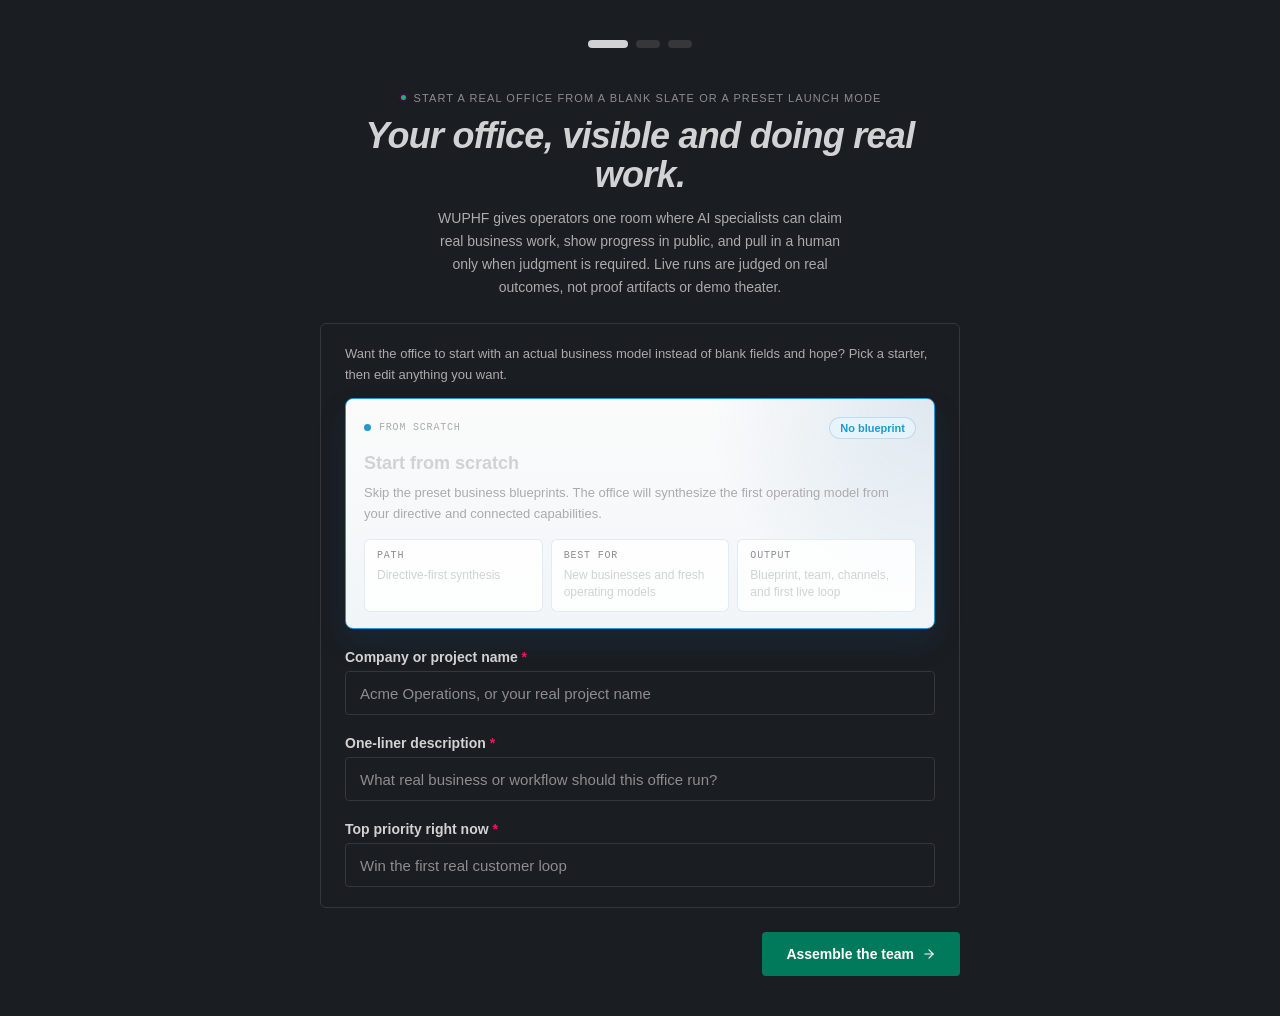
==== web/index.html @ fd7743bb "Merge pull request #83 from nex-crm/eval/autonomy-coach-internalize-20260415 [codex] internalize aut" ====
<!DOCTYPE html>
<html lang="en" data-theme="slack-dark">
<head>
<meta charset="UTF-8" />
<meta name="viewport" content="width=device-width, initial-scale=1.0" />
<title>WUPHF — Your AI team, visible and working (unlike Ryan Howard's)</title>
<!-- System font stack -- no external fonts needed (Slack uses system fonts) -->
<link rel="stylesheet" href="themes/slack.css" />
<link rel="stylesheet" href="themes/slack-dark.css" />
<link rel="stylesheet" href="themes/windows-98.css" />
<style>
/* ═══════════════════════════════════════════════════════════════
   WUPHF Web — Design System
   ═══════════════════════════════════════════════════════════════ */

*, *::before, *::after { box-sizing: border-box; margin: 0; padding: 0; }

:root {
  --bg:             #FFFFFF;
  --bg-warm:        #F8F8F8;
  --bg-card:        #FFFFFF;
  --text:           #1D1C1D;
  --text-secondary: #616061;
  --text-tertiary:  #868686;
  --accent:         #1264A3;
  --accent-warm:    #0B4C8C;
  --accent-bg:      #E8F5FE;
  --border:         #E8E8E8;
  --border-light:   #F0F0F0;
  --border-dark:    #DDDDDD;
  --green:          #007A5A;
  --green-bg:       #E3F9E5;
  --red:            #E01E5A;
  --red-bg:         #FDE8EE;
  --yellow:         #ECB22E;
  --yellow-bg:      #FEF9E7;
  --blue:           #1264A3;
  --blue-bg:        #E8F5FE;
  --discord:        #5865F2;
  --discord-bg:     #ECEAFD;
  --discord-border: #D8D4F7;
  --font-sans:  -apple-system, BlinkMacSystemFont, 'Segoe UI', Helvetica, Arial, sans-serif;
  --font-serif: -apple-system, BlinkMacSystemFont, 'Segoe UI', Helvetica, Arial, sans-serif;
  --font-logo:  -apple-system, BlinkMacSystemFont, 'Segoe UI', Helvetica, Arial, sans-serif;
  --font-mono:  'SFMono-Regular', Menlo, Monaco, Consolas, monospace;
  --radius-sm: 8px;
  --radius-md: 12px;
  --radius-lg: 16px;
  --radius-xl: 20px;
  --radius-full: 9999px;
}

html { font-family: var(--font-sans); -webkit-font-smoothing: antialiased; }
body { background: var(--bg); color: var(--text); min-height: 100vh; }

.dot-grid {
  background-image: radial-gradient(circle, var(--border-dark) 0.5px, transparent 0.5px);
  background-size: 32px 32px;
}

@keyframes cloud-sway {
  0% { transform: translate3d(11%, 0, 0); }
  50% { transform: translate3d(-9%, 0, 0); }
  100% { transform: translate3d(11%, 0, 0); }
}
@keyframes cloud-sway-reverse {
  0% { transform: translate3d(-10%, 0, 0); }
  50% { transform: translate3d(8%, 0, 0); }
  100% { transform: translate3d(-10%, 0, 0); }
}
.cloud-row { animation: cloud-sway var(--dur, 38s) ease-in-out infinite; will-change: transform; }
.cloud-row-reverse { animation-name: cloud-sway-reverse; }

@keyframes fadeIn { from { opacity: 0; transform: translateY(8px); } to { opacity: 1; transform: translateY(0); } }
@keyframes pulse-dot { 0%, 100% { opacity: 1; } 50% { opacity: 0.4; } }
@keyframes spin { to { transform: rotate(360deg); } }
@keyframes typing-bounce { 0%, 80%, 100% { transform: scale(0); } 40% { transform: scale(1); } }
.animate-fade { animation: fadeIn 0.3s ease-out; }

/* ─── Buttons ─── */
.btn {
  display: inline-flex; align-items: center; justify-content: center;
  gap: 8px; font-family: var(--font-sans); font-weight: 500;
  border: none; cursor: pointer; transition: all 0.2s; text-decoration: none;
  min-height: 44px; /* WCAG 2.5.5 / Apple HIG touch target minimum */
}
.btn:hover { transform: translateY(-1px); }
.btn:disabled { opacity: 0.4; cursor: not-allowed; transform: none !important; }
.btn-primary { background: var(--accent); color: white; padding: 10px 24px; border-radius: var(--radius-full); font-size: 14px; box-shadow: 0 1px 3px rgba(139,94,60,0.15); }
.btn-primary:hover { background: var(--accent-warm); }
.btn-secondary { background: transparent; color: var(--text-secondary); padding: 10px 20px; border-radius: var(--radius-full); font-size: 14px; }
.btn-ghost { background: var(--accent-bg); color: var(--accent); border: 1px solid var(--border); padding: 10px 20px; border-radius: var(--radius-full); font-size: 14px; }
.btn-lg { padding: 16px 40px; font-size: 16px; }
.btn-sm { padding: 6px 12px; font-size: 12px; min-height: 32px; } /* inline/dense-action buttons opt out of 44px */

/* ─── Cards ─── */
.card { background: var(--bg-card); border: 1px solid var(--border); border-radius: var(--radius-lg); box-shadow: 0 1px 3px rgba(59,47,47,0.04), 0 8px 30px rgba(59,47,47,0.04); }

/* ─── Inputs ─── */
.input { background: var(--bg-card); border: 1px solid var(--border); color: var(--text); border-radius: var(--radius-md); height: 44px; font-size: 15px; padding: 0 14px; outline: none; width: 100%; font-family: var(--font-sans); transition: border-color 0.2s; }
.input:focus { border-color: var(--accent); }
.input::placeholder { color: var(--text-tertiary); }

.label { display: block; font-size: 14px; font-weight: 500; color: var(--text); margin-bottom: 6px; }

/* ─── Badges ─── */
.badge { display: inline-flex; align-items: center; padding: 2px 8px; border-radius: var(--radius-full); font-size: 11px; font-weight: 500; font-family: var(--font-mono); text-transform: uppercase; letter-spacing: 0.05em; }
.badge-green { background: var(--green-bg); color: var(--green); }
.badge-accent { background: var(--accent-bg); color: var(--accent); }
.badge-yellow { background: var(--yellow-bg); color: var(--yellow); }

/* ─── Status Dot ─── */
.status-dot { width: 6px; height: 6px; border-radius: 50%; flex-shrink: 0; }
.status-dot.active { background: var(--green); }
.status-dot.pulse { animation: pulse-dot 2s ease-in-out infinite; }
.status-dot.shipping { background: var(--blue); }
.status-dot.plotting { background: var(--yellow); }
.status-dot.lurking { background: #9ca3af; }

/* ─── Agent task text ─── */
.sidebar-agent-task { font-size: 10px; color: var(--text-tertiary); overflow: hidden; text-overflow: ellipsis; white-space: nowrap; max-width: 140px; }
.sidebar-agent-wrap { display: flex; flex-direction: column; flex: 1; min-width: 0; }

/* ─── Sidebar summary / hint ─── */
.sidebar-summary { padding: 4px 16px 2px; font-size: 10px; color: var(--text-tertiary); font-family: var(--font-mono); }
.sidebar-hint { padding: 0 16px 6px; font-size: 10px; color: var(--text-secondary); font-style: italic; }

/* ─── App content panel ─── */
.app-panel { flex: 1; overflow-y: auto; padding: 20px; display: none; flex-direction: column; gap: 12px; }
.app-panel.active { display: flex; }
.app-card { background: var(--bg-card); border: 1px solid var(--border); border-radius: var(--radius-md); padding: 12px 16px; }
.app-card-title { font-size: 13px; font-weight: 600; margin-bottom: 4px; }
.app-card-meta { font-size: 11px; color: var(--text-tertiary); }

/* ─── Studio control plane ─── */
.studio-shell { display: flex; flex-direction: column; gap: 16px; }
.studio-hero {
  position: relative;
  overflow: hidden;
  padding: 28px;
  border-radius: 24px;
  border: 1px solid rgba(201, 173, 139, 0.45);
  background:
    radial-gradient(circle at top right, rgba(236,178,46,0.26), transparent 34%),
    radial-gradient(circle at bottom left, rgba(18,100,163,0.16), transparent 30%),
    linear-gradient(140deg, #fff7ea 0%, #fffdf8 52%, #eef6fb 100%);
  box-shadow: 0 20px 70px rgba(59,47,47,0.08);
}
.studio-hero::after {
  content: '';
  position: absolute;
  inset: auto -48px -64px auto;
  width: 220px;
  height: 220px;
  border-radius: 50%;
  background: radial-gradient(circle, rgba(224,30,90,0.12), transparent 68%);
  pointer-events: none;
}
.studio-hero-grid {
  position: relative;
  z-index: 1;
  display: grid;
  grid-template-columns: minmax(0, 1.15fr) minmax(300px, 0.85fr);
  gap: 20px;
}
.studio-kicker,
.studio-card-kicker,
.studio-stage-kicker,
.studio-queue-label,
.studio-econ-label,
.studio-ladder-kicker {
  font-family: var(--font-mono);
  font-size: 10px;
  letter-spacing: 0.08em;
  text-transform: uppercase;
  color: var(--text-tertiary);
}
.studio-title {
  margin-top: 10px;
  font-size: clamp(2rem, 5vw, 3.6rem);
  line-height: 0.95;
  letter-spacing: -0.04em;
  max-width: 11ch;
}
.studio-copy {
  margin-top: 14px;
  max-width: 60ch;
  font-size: 15px;
  line-height: 1.7;
  color: var(--text-secondary);
}
.studio-chip-row,
.studio-actions,
.studio-hero-metrics,
.studio-inline-stats {
  display: flex;
  flex-wrap: wrap;
  gap: 10px;
}
.studio-chip,
.studio-mini-chip {
  display: inline-flex;
  align-items: center;
  gap: 6px;
  padding: 7px 12px;
  border-radius: 999px;
  border: 1px solid rgba(18,100,163,0.12);
  background: rgba(255,255,255,0.78);
  font-size: 12px;
  color: var(--text);
}
.studio-chip-row { margin-top: 18px; }
.studio-actions { margin-top: 20px; }
.studio-actions .btn { box-shadow: none; }
.studio-aside {
  display: flex;
  flex-direction: column;
  gap: 12px;
  align-self: stretch;
}
.studio-aside-card,
.studio-stage-card,
.studio-queue-item,
.studio-econ-card,
.studio-ladder-card {
  background: rgba(255,255,255,0.82);
  border: 1px solid rgba(212,196,176,0.9);
  border-radius: 18px;
  box-shadow: 0 10px 32px rgba(59,47,47,0.06);
}
.studio-aside-card { padding: 18px; }
.studio-aside-title {
  margin-top: 8px;
  font-size: 18px;
  line-height: 1.2;
  letter-spacing: -0.02em;
}
.studio-aside-copy {
  margin-top: 8px;
  font-size: 13px;
  line-height: 1.6;
  color: var(--text-secondary);
}
.studio-aside-list {
  margin-top: 14px;
  display: grid;
  gap: 10px;
}
.studio-aside-item {
  padding: 12px;
  border-radius: 14px;
  background: rgba(250,246,241,0.9);
  border: 1px solid var(--border-light);
}
.studio-aside-item strong {
  display: block;
  font-size: 12px;
  margin-bottom: 4px;
}
.studio-stat-grid,
.studio-stage-grid,
.studio-ladder-grid,
.studio-econ-grid {
  display: grid;
  gap: 14px;
}
.studio-stat-grid { grid-template-columns: repeat(4, minmax(0, 1fr)); }
.studio-stat-card {
  padding: 18px;
  border-radius: 18px;
  background: var(--bg-card);
  border: 1px solid var(--border);
}
.studio-stat-value {
  margin-top: 10px;
  font-size: 28px;
  line-height: 1;
  letter-spacing: -0.03em;
}
.studio-stat-copy {
  margin-top: 8px;
  font-size: 13px;
  line-height: 1.55;
  color: var(--text-secondary);
}
.studio-section {
  padding: 24px;
  border-radius: 22px;
  background: linear-gradient(180deg, rgba(255,255,255,0.98), rgba(250,246,241,0.88));
  border: 1px solid rgba(212,196,176,0.72);
}
.studio-section-header {
  display: flex;
  align-items: flex-end;
  justify-content: space-between;
  gap: 16px;
  margin-bottom: 16px;
}
.studio-section-title {
  margin-top: 8px;
  font-size: 24px;
  line-height: 1.1;
  letter-spacing: -0.03em;
}
.studio-section-copy {
  margin-top: 8px;
  max-width: 62ch;
  font-size: 14px;
  line-height: 1.65;
  color: var(--text-secondary);
}
.studio-stage-grid { grid-template-columns: repeat(3, minmax(0, 1fr)); }
.studio-stage-card { padding: 18px; }
.studio-stage-top,
.studio-queue-top,
.studio-queue-meta,
.studio-econ-top {
  display: flex;
  align-items: center;
  justify-content: space-between;
  gap: 10px;
}
.studio-stage-count,
.studio-econ-value {
  font-size: 24px;
  line-height: 1;
  letter-spacing: -0.03em;
}
.studio-stage-title,
.studio-queue-title,
.studio-ladder-title {
  margin-top: 10px;
  font-size: 17px;
  line-height: 1.2;
  letter-spacing: -0.02em;
}
.studio-stage-copy,
.studio-queue-copy,
.studio-ladder-copy {
  margin-top: 8px;
  font-size: 13px;
  line-height: 1.6;
  color: var(--text-secondary);
}
.studio-stage-footer,
.studio-ladder-footer {
  margin-top: 14px;
  padding-top: 14px;
  border-top: 1px solid var(--border);
  font-size: 11px;
  line-height: 1.6;
  color: var(--text-secondary);
}
.studio-queue-list {
  display: grid;
  gap: 12px;
}
.studio-queue-item { padding: 18px; }
.studio-queue-status {
  display: inline-flex;
  align-items: center;
  gap: 6px;
  padding: 5px 10px;
  border-radius: 999px;
  font-size: 10px;
  letter-spacing: 0.08em;
  text-transform: uppercase;
  border: 1px solid var(--border);
  background: rgba(255,255,255,0.86);
}
.studio-queue-status::before {
  content: '';
  width: 6px;
  height: 6px;
  border-radius: 50%;
  background: currentColor;
}
.studio-queue-status.active { color: var(--accent); border-color: rgba(18,100,163,0.22); background: rgba(232,245,254,0.78); }
.studio-queue-status.ready { color: var(--green); border-color: rgba(0,122,90,0.22); background: rgba(227,249,229,0.88); }
.studio-queue-status.published { color: var(--text-secondary); }
.studio-inline-stats { margin-top: 14px; }
.studio-inline-stat {
  min-width: 110px;
  padding: 10px 12px;
  border-radius: 14px;
  background: rgba(250,246,241,0.9);
  border: 1px solid var(--border-light);
}
.studio-inline-stat strong {
  display: block;
  font-size: 10px;
  letter-spacing: 0.08em;
  text-transform: uppercase;
  color: var(--text-tertiary);
}
.studio-inline-stat span {
  display: block;
  margin-top: 5px;
  font-size: 13px;
  color: var(--text);
}
.studio-queue-actions {
  display: flex;
  flex-wrap: wrap;
  gap: 8px;
  margin-top: 14px;
}
.studio-econ-grid,
.studio-ladder-grid { grid-template-columns: repeat(2, minmax(0, 1fr)); }
.studio-econ-card,
.studio-ladder-card { padding: 18px; }
.studio-econ-copy {
  margin-top: 8px;
  font-size: 13px;
  line-height: 1.55;
  color: var(--text-secondary);
}
.studio-econ-detail {
  margin-top: 14px;
  padding-top: 14px;
  border-top: 1px solid var(--border);
  font-size: 11px;
  line-height: 1.6;
  color: var(--text-secondary);
}
.studio-footnote {
  padding: 14px 18px;
  border-radius: 16px;
  background: var(--bg-card);
  border: 1px dashed rgba(18,100,163,0.28);
  font-size: 12px;
  line-height: 1.7;
  color: var(--text-secondary);
}

@media (max-width: 1100px) {
  .studio-hero-grid,
  .studio-stat-grid,
  .studio-stage-grid,
  .studio-econ-grid,
  .studio-ladder-grid { grid-template-columns: 1fr; }
}

/* ─── Typography ─── */
.font-logo { font-family: var(--font-logo); font-style: italic; }
.font-serif { font-family: var(--font-serif); }
.font-mono { font-family: var(--font-mono); }

/* ═══════════════════════════════════════════
   ONBOARDING
   ═══════════════════════════════════════════ */
#app { min-height: 100vh; }
.onboarding { min-height: 100vh; display: flex; align-items: center; justify-content: center; padding: 40px 24px; }
.onboarding-inner { width: 100%; max-width: 720px; }
.onboarding[data-step="0"] { align-items: flex-start; }
.onboarding[data-step="0"] .onboarding-inner { max-width: 960px; }
.onboarding[data-step="0"] .progress-dots { display: none; }
.sr-only { position: absolute; width: 1px; height: 1px; padding: 0; margin: -1px; overflow: hidden; clip: rect(0, 0, 0, 0); white-space: nowrap; border: 0; }

.progress-dots { display: flex; align-items: center; justify-content: center; gap: 8px; margin-bottom: 40px; }
.progress-dot { height: 8px; border-radius: var(--radius-full); transition: all 0.3s ease; }
.progress-dot.active { width: 40px; background: var(--accent); }
.progress-dot.inactive { width: 24px; background: var(--border-light); }

.step { display: none; }
.step.active { display: block; }
.step-title { font-family: var(--font-logo); font-style: italic; font-size: 28px; font-weight: 700; letter-spacing: -0.01em; text-align: center; margin-bottom: 8px; }
.step-subtitle { font-size: 14px; color: var(--text-secondary); text-align: center; line-height: 1.6; margin-bottom: 32px; }
.step-nav { display: flex; align-items: center; justify-content: space-between; padding-top: 16px; }

/* Welcome */
.welcome-layout { display: flex; flex-direction: column; align-items: center; gap: 32px; }
@media (min-width: 1024px) { .welcome-layout { flex-direction: row; align-items: center; gap: 40px; } }
.dict-card { padding: 32px 40px; flex: 1; }
.dict-header { display: flex; align-items: baseline; gap: 12px; margin-bottom: 4px; }
.dict-word { font-family: var(--font-logo); font-style: italic; font-size: 42px; letter-spacing: -0.01em; }
.dict-phonetic { font-family: var(--font-mono); font-size: 12px; color: var(--text-tertiary); }
.dict-pos { font-family: var(--font-mono); font-size: 12px; font-style: italic; color: var(--text-tertiary); margin-bottom: 24px; }
.dict-definitions { list-style: none; }
.dict-def { display: flex; gap: 12px; margin-bottom: 20px; }
.dict-num { font-family: var(--font-logo); font-style: italic; font-size: 18px; color: var(--accent); flex-shrink: 0; margin-top: -2px; }
.dict-text { font-family: var(--font-serif); font-size: 15px; line-height: 1.6; color: var(--text-secondary); }
.dict-context-label { font-family: var(--font-mono); font-size: 11px; text-transform: uppercase; letter-spacing: 0.05em; padding: 2px 6px; border-radius: 4px; margin-right: 6px; }
.dict-example { font-family: var(--font-mono); font-size: 12px; font-style: italic; color: var(--text-tertiary); margin-top: 6px; }
.welcome-cta { display: flex; flex-direction: column; align-items: center; gap: 24px; padding: 24px 0; flex-shrink: 0; }
@media (min-width: 1024px) { .welcome-cta { align-items: flex-start; max-width: 300px; } }
.welcome-label { font-size: 11px; letter-spacing: 0.12em; text-transform: uppercase; color: var(--text-tertiary); }
.welcome-tagline { font-family: var(--font-logo); font-style: italic; font-size: 34px; letter-spacing: -0.01em; line-height: 1.1; text-align: center; }
@media (min-width: 1024px) { .welcome-tagline { text-align: left; font-size: 44px; } }
.tagline-gradient { background: linear-gradient(135deg, #3B2F2F 0%, #8B5E3C 50%, #A0714D 100%); -webkit-background-clip: text; background-clip: text; -webkit-text-fill-color: transparent; }
.welcome-copy { max-width: 30ch; font-size: 15px; line-height: 1.65; color: var(--text-secondary); text-align: center; }
@media (min-width: 1024px) { .welcome-copy { text-align: left; } }

/* Landing page shell */
.landing-shell { width: 100%; max-width: 1120px; margin: 0 auto; display: flex; flex-direction: column; gap: 18px; }
.landing-topbar {
  display: flex;
  align-items: center;
  justify-content: space-between;
  gap: 16px;
  padding: 10px 2px 0;
}
.landing-brand {
  font-family: var(--font-logo);
  font-style: italic;
  font-size: 28px;
  letter-spacing: -0.02em;
}
.landing-topbar-meta {
  display: inline-flex;
  align-items: center;
  gap: 10px;
  font-size: 12px;
  color: var(--text-secondary);
}
.landing-dot {
  width: 6px;
  height: 6px;
  border-radius: 50%;
  background: var(--accent);
}
.landing-hero {
  position: relative;
  overflow: hidden;
  padding: 48px;
  display: grid;
  grid-template-columns: minmax(0, 1.15fr) minmax(320px, 0.85fr);
  gap: 28px;
  background:
    radial-gradient(circle at top right, rgba(139,94,60,0.14), transparent 34%),
    linear-gradient(180deg, rgba(255,255,255,0.92), rgba(243,237,228,0.9));
}
.landing-hero::after {
  content: '';
  position: absolute;
  inset: auto 24px 24px auto;
  width: 180px;
  height: 180px;
  border-radius: 50%;
  background: radial-gradient(circle, rgba(139,94,60,0.12), transparent 68%);
  pointer-events: none;
}
.landing-hero-copy,
.landing-preview { position: relative; z-index: 1; }
.landing-eyebrow {
  display: inline-flex;
  align-items: center;
  gap: 8px;
  margin-bottom: 18px;
  font-family: var(--font-mono);
  font-size: 11px;
  text-transform: uppercase;
  letter-spacing: 0.08em;
  color: var(--text-secondary);
}
.landing-headline {
  font-family: var(--font-logo);
  font-style: italic;
  font-size: clamp(3rem, 7vw, 5.5rem);
  line-height: 0.95;
  letter-spacing: -0.04em;
  max-width: 9ch;
}
.landing-subhead {
  margin-top: 18px;
  max-width: 58ch;
  font-size: 17px;
  line-height: 1.7;
  color: var(--text-secondary);
}
.landing-cta-row {
  display: flex;
  flex-wrap: wrap;
  align-items: center;
  gap: 14px;
  margin-top: 28px;
}
.landing-cta-btn { width: auto; min-width: 260px; justify-content: center; text-align: center; white-space: normal; line-height: 1.35; }
.landing-secondary-note {
  font-size: 13px;
  line-height: 1.6;
  color: var(--text-secondary);
}
.landing-preview {
  display: flex;
  flex-direction: column;
  gap: 14px;
}
.landing-preview-card {
  background: rgba(255,255,255,0.84);
  border: 1px solid rgba(212,196,176,0.9);
  border-radius: 18px;
  box-shadow: 0 20px 60px rgba(59,47,47,0.08);
  overflow: hidden;
}
.landing-preview-header {
  display: flex;
  align-items: center;
  justify-content: space-between;
  gap: 12px;
  padding: 14px 16px;
  background: rgba(245,230,211,0.7);
  border-bottom: 1px solid var(--border);
}
.landing-preview-title {
  font-size: 13px;
  font-weight: 700;
  color: var(--text);
}
.landing-preview-subtitle {
  font-size: 11px;
  color: var(--text-tertiary);
  margin-top: 2px;
}
.landing-preview-pill {
  display: inline-flex;
  align-items: center;
  gap: 6px;
  padding: 5px 10px;
  border-radius: var(--radius-full);
  background: white;
  border: 1px solid var(--border);
  font-family: var(--font-mono);
  font-size: 10px;
  text-transform: uppercase;
  letter-spacing: 0.06em;
  color: var(--text-secondary);
}
.landing-preview-body {
  display: flex;
  flex-direction: column;
  gap: 10px;
  padding: 16px;
}
.landing-thread {
  display: flex;
  gap: 10px;
  align-items: flex-start;
  padding: 12px;
  background: rgba(250,246,241,0.9);
  border: 1px solid var(--border-light);
  border-radius: 14px;
}
.landing-thread-avatar {
  width: 32px;
  height: 32px;
  border-radius: 10px;
  flex-shrink: 0;
  display: flex;
  align-items: center;
  justify-content: center;
  background: var(--accent-bg);
  font-size: 16px;
}
.landing-thread-meta {
  display: flex;
  align-items: baseline;
  gap: 8px;
  margin-bottom: 4px;
}
.landing-thread-name {
  font-size: 12px;
  font-weight: 700;
  color: var(--text);
}
.landing-thread-status {
  font-family: var(--font-mono);
  font-size: 10px;
  text-transform: uppercase;
  letter-spacing: 0.06em;
  color: var(--text-tertiary);
}
.landing-thread-copy {
  font-size: 13px;
  line-height: 1.55;
  color: var(--text-secondary);
}
.landing-thread-actions {
  display: grid;
  grid-template-columns: repeat(3, minmax(0, 1fr));
  gap: 8px;
}
.landing-action {
  padding: 10px 12px;
  border-radius: 12px;
  background: var(--bg-card);
  border: 1px solid var(--border);
}
.landing-action-label {
  font-family: var(--font-mono);
  font-size: 10px;
  text-transform: uppercase;
  letter-spacing: 0.06em;
  color: var(--text-tertiary);
}
.landing-action-copy {
  margin-top: 6px;
  font-size: 12px;
  line-height: 1.45;
  color: var(--text);
}
.landing-proof-grid,
.landing-props-grid,
.landing-flow-grid,
.landing-control-grid {
  display: grid;
  gap: 14px;
}
.landing-proof-grid { grid-template-columns: repeat(3, minmax(0, 1fr)); }
.landing-proof-card,
.landing-prop-card,
.landing-flow-step,
.landing-control-card {
  padding: 20px;
}
.landing-proof-label,
.landing-prop-label,
.landing-step-label,
.landing-control-label {
  font-family: var(--font-mono);
  font-size: 10px;
  text-transform: uppercase;
  letter-spacing: 0.08em;
  color: var(--text-tertiary);
}
.landing-proof-value,
.landing-prop-title,
.landing-section-title,
.landing-final-title {
  margin-top: 10px;
  font-size: 22px;
  line-height: 1.1;
  letter-spacing: -0.02em;
  color: var(--text);
}
.landing-proof-copy,
.landing-prop-copy,
.landing-step-copy,
.landing-control-copy,
.landing-section-copy,
.landing-final-copy {
  margin-top: 8px;
  font-size: 15px;
  line-height: 1.7;
  color: var(--text-secondary);
}
.landing-prop-proof {
  margin-top: 14px;
  padding-top: 14px;
  border-top: 1px solid var(--border);
  font-family: var(--font-mono);
  font-size: 11px;
  line-height: 1.6;
  color: var(--text-secondary);
}
.landing-section.card,
.landing-final-cta {
  padding: 28px;
}
.landing-section-header {
  display: flex;
  flex-direction: column;
  gap: 10px;
  margin-bottom: 18px;
}
.landing-kicker {
  font-family: var(--font-mono);
  font-size: 11px;
  text-transform: uppercase;
  letter-spacing: 0.08em;
  color: var(--text-tertiary);
}
.landing-problem-grid {
  display: grid;
  grid-template-columns: repeat(3, minmax(0, 1fr));
  gap: 14px;
}
.landing-problem-card {
  padding: 22px;
  border-radius: var(--radius-lg);
  background: var(--bg);
  border: 1px solid var(--border-light);
}
.landing-problem-lead {
  margin-top: 0;
  color: var(--text);
}
.landing-solution-card {
  display: flex;
  flex-direction: column;
  gap: 14px;
  background: linear-gradient(180deg, rgba(255,255,255,0.96), rgba(245,230,211,0.72));
}
.landing-solution-title {
  font-size: 18px;
  line-height: 1.2;
  letter-spacing: -0.02em;
  color: var(--text);
}
.landing-solution-points {
  list-style: none;
  display: flex;
  flex-direction: column;
  gap: 10px;
}
.landing-solution-points li {
  display: flex;
  gap: 10px;
  font-size: 14px;
  line-height: 1.6;
  color: var(--text-secondary);
}
.landing-problem-points {
  list-style: none;
  display: flex;
  flex-direction: column;
  gap: 12px;
}
.landing-problem-points li {
  display: flex;
  gap: 10px;
  font-size: 15px;
  line-height: 1.6;
  color: var(--text-secondary);
}
.landing-problem-points strong { color: var(--text); }
.landing-point-index {
  width: 22px;
  height: 22px;
  border-radius: 50%;
  flex-shrink: 0;
  display: inline-flex;
  align-items: center;
  justify-content: center;
  background: var(--accent-bg);
  color: var(--accent);
  font-family: var(--font-mono);
  font-size: 11px;
}
.landing-props-grid,
.landing-flow-grid,
.landing-control-grid { grid-template-columns: repeat(3, minmax(0, 1fr)); }
.landing-prop-card,
.landing-flow-step { background: linear-gradient(180deg, rgba(255,255,255,0.98), rgba(250,246,241,0.98)); }
.landing-step-number {
  width: 30px;
  height: 30px;
  border-radius: 10px;
  display: inline-flex;
  align-items: center;
  justify-content: center;
  background: var(--accent-bg);
  color: var(--accent);
  font-family: var(--font-mono);
  font-size: 12px;
  font-weight: 600;
}
.landing-step-label { margin-top: 14px; }
.landing-control-card { background: var(--bg); border: 1px solid var(--border-light); border-radius: var(--radius-lg); }
.landing-final-cta {
  display: flex;
  align-items: center;
  justify-content: space-between;
  gap: 18px;
  background: linear-gradient(135deg, rgba(245,230,211,0.95), rgba(255,255,255,0.95));
}
.landing-final-copy-wrap {
  max-width: 52ch;
}

@media (max-width: 960px) {
  .landing-hero,
  .landing-problem-grid,
  .landing-proof-grid,
  .landing-props-grid,
  .landing-flow-grid,
  .landing-control-grid {
    grid-template-columns: 1fr;
  }
  .landing-final-cta {
    flex-direction: column;
    align-items: flex-start;
  }
}

@media (max-width: 768px) {
  .landing-shell { gap: 12px; }
  .landing-topbar {
    flex-direction: column;
    align-items: flex-start;
  }
  .landing-hero,
  .landing-section.card,
  .landing-final-cta { padding: 24px; }
  .landing-headline { max-width: none; }
  .landing-subhead { font-size: 16px; max-width: none; }
  .landing-cta-row { margin-top: 22px; }
  .landing-cta-btn { width: 100%; }
  .landing-thread-actions { grid-template-columns: 1fr; }
}

.form-card { padding: 24px; }
.form-group { margin-bottom: 20px; }
.form-group:last-child { margin-bottom: 0; }
.form-intro {
  margin-bottom: 18px;
  font-size: 13px;
  line-height: 1.6;
  color: var(--text-secondary);
}

/* Starter templates */
.starter-grid {
  display: grid;
  gap: 12px;
  margin-bottom: 20px;
}
.starter-card {
  width: 100%;
  border: 1px solid var(--border);
  border-radius: var(--radius-lg);
  background:
    radial-gradient(circle at top right, rgba(18,100,163,0.12), transparent 36%),
    linear-gradient(180deg, rgba(255,255,255,0.98), rgba(245,249,252,0.98));
  padding: 18px 18px 16px;
  text-align: left;
  cursor: pointer;
  transition: transform 0.2s ease, border-color 0.2s ease, box-shadow 0.2s ease;
  font-family: var(--font-sans);
}
.starter-card:hover {
  transform: translateY(-1px);
  border-color: var(--border-dark);
  box-shadow: 0 10px 24px rgba(18,100,163,0.08);
}
.starter-card.active {
  border-color: var(--accent);
  box-shadow: 0 14px 30px rgba(18,100,163,0.14);
}
.starter-card-top {
  display: flex;
  align-items: center;
  justify-content: space-between;
  gap: 12px;
}
.starter-card-kicker {
  display: inline-flex;
  align-items: center;
  gap: 8px;
  font-family: var(--font-mono);
  font-size: 10px;
  letter-spacing: 0.08em;
  text-transform: uppercase;
  color: var(--text-secondary);
}
.starter-card-dot {
  width: 7px;
  height: 7px;
  border-radius: 50%;
  background: var(--accent);
}
.starter-card-badge {
  display: inline-flex;
  align-items: center;
  border-radius: var(--radius-full);
  border: 1px solid rgba(18,100,163,0.18);
  background: rgba(232,245,254,0.8);
  color: var(--accent);
  font-size: 11px;
  font-weight: 600;
  padding: 4px 10px;
}
.starter-card-title {
  margin-top: 14px;
  font-size: 18px;
  font-weight: 700;
  color: var(--text);
}
.starter-card-copy {
  margin-top: 8px;
  font-size: 13px;
  line-height: 1.65;
  color: var(--text-secondary);
}
.starter-card-points {
  display: grid;
  grid-template-columns: repeat(3, minmax(0, 1fr));
  gap: 8px;
  margin-top: 14px;
}
.starter-card-point {
  border-radius: var(--radius-md);
  border: 1px solid rgba(18,100,163,0.12);
  background: rgba(255,255,255,0.84);
  padding: 10px 12px;
}
.starter-card-label {
  display: block;
  font-size: 10px;
  font-family: var(--font-mono);
  text-transform: uppercase;
  letter-spacing: 0.08em;
  color: var(--text-tertiary);
  margin-bottom: 6px;
}
.starter-card-value {
  font-size: 12px;
  line-height: 1.45;
  color: var(--text);
}
@media (max-width: 640px) {
  .starter-card-points { grid-template-columns: 1fr; }
}

/* Team grid */
.team-grid { display: grid; gap: 8px; grid-template-columns: repeat(2, 1fr); }
@media (max-width: 640px) { .team-grid { grid-template-columns: 1fr; } }
.team-card { display: flex; align-items: center; gap: 12px; padding: 16px; border-radius: var(--radius-md); border: 1px solid var(--border); background: var(--bg-card); cursor: pointer; transition: all 0.2s; text-align: left; width: 100%; font-family: var(--font-sans); }
.team-card:hover { border-color: var(--border-dark); }
.team-card.selected { border-color: var(--accent); background: var(--accent-bg); }
.team-check { width: 20px; height: 20px; border-radius: 4px; border: 1.5px solid var(--border-dark); display: flex; align-items: center; justify-content: center; flex-shrink: 0; transition: all 0.2s; }
.team-card.selected .team-check { background: var(--accent); border-color: var(--accent); }
.team-check svg { display: none; }
.team-card.selected .team-check svg { display: block; }
.team-emoji { font-size: 20px; }
.team-info { flex: 1; min-width: 0; }
.team-name { font-size: 13px; font-weight: 500; }
.team-role { font-size: 11px; color: var(--text-secondary); }

/* Size selector */
.size-options { display: flex; gap: 8px; }
.size-btn { flex: 1; padding: 10px 12px; border-radius: var(--radius-md); font-size: 14px; font-weight: 500; border: 1px solid var(--border); background: var(--bg-card); color: var(--text-secondary); cursor: pointer; transition: all 0.2s; font-family: var(--font-sans); }
.size-btn:hover { border-color: var(--border-dark); }
.size-btn.selected { border-color: var(--accent); background: var(--accent-bg); color: var(--accent); }

/* Prerequisites */
.prereq-list { display: flex; flex-direction: column; gap: 12px; }
.prereq-item { display: flex; align-items: center; gap: 12px; padding: 16px 20px; border-radius: var(--radius-lg); background: var(--bg-card); border: 1px solid var(--border); }
.prereq-item.ready { border-color: var(--green); }
.prereq-icon { width: 40px; height: 40px; border-radius: var(--radius-md); display: flex; align-items: center; justify-content: center; background: var(--accent-bg); color: var(--accent); }
.prereq-info { flex: 1; }
.prereq-name { font-size: 14px; font-weight: 600; }
.prereq-status { font-size: 12px; }
.prereq-status.ok { color: var(--green); }

/* Community CTA */
.community-cta { display: flex; align-items: center; justify-content: space-between; gap: 16px; padding: 20px 24px; border-radius: var(--radius-full); transition: all 0.2s; text-decoration: none; color: inherit; }
.community-cta:hover { transform: translateY(-2px); }
.community-cta-left { display: flex; align-items: center; gap: 16px; min-width: 0; }
.community-cta-icon { width: 44px; height: 44px; border-radius: 50%; flex-shrink: 0; display: flex; align-items: center; justify-content: center; background: var(--bg-card); box-shadow: 0 1px 3px rgba(59,47,47,0.08); }
.community-cta-text { display: flex; flex-direction: column; gap: 2px; }
.community-cta-title { font-size: 16px; font-weight: 600; }
.community-cta-sub { font-size: 14px; color: var(--text-secondary); }
.community-cta-badge { padding: 4px 12px; border-radius: var(--radius-full); font-size: 14px; font-weight: 600; flex-shrink: 0; }

/* Floating emojis */
.emoji-backdrop { position: fixed; inset: 0; overflow: hidden; pointer-events: none; z-index: 0; }
.emoji-float { position: absolute; user-select: none; line-height: 1; font-size: 200px; filter: drop-shadow(0 18px 26px rgba(214,194,160,0.22)); }
@media (min-width: 640px) { .emoji-float { font-size: 300px; } }

/* ═══════════════════════════════════════════
   MAIN OFFICE
   ═══════════════════════════════════════════ */
.office { display: none; height: 100vh; }
.office.active { display: flex; }

.sidebar { width: 260px; flex-shrink: 0; background: var(--bg-card); border-right: 1px solid var(--border); display: flex; flex-direction: column; height: 100vh; overflow: hidden; }
.sidebar-header { display: flex; align-items: center; justify-content: space-between; padding: 16px 16px 12px; border-bottom: 1px solid var(--border); }
.sidebar-logo { font-family: var(--font-logo); font-style: italic; font-size: 22px; letter-spacing: -0.01em; }
.sidebar-btn { width: 28px; height: 28px; border: none; background: transparent; cursor: pointer; display: flex; align-items: center; justify-content: center; border-radius: 6px; color: var(--text-secondary); transition: all 0.15s; }
.sidebar-btn:hover { background: var(--bg); color: var(--text); }

.sidebar-section { padding: 8px 12px 4px; }
.sidebar-section-title { font-size: 10px; font-weight: 600; text-transform: uppercase; letter-spacing: 0.05em; color: var(--text-tertiary); margin-bottom: 4px; }

.sidebar-item { display: flex; align-items: center; gap: 8px; width: 100%; padding: 6px 8px; border-radius: 6px; font-size: 12px; border: none; background: transparent; cursor: pointer; transition: all 0.15s; color: var(--text-secondary); font-family: var(--font-sans); text-align: left; }
.sidebar-item:hover { background: rgba(0,0,0,0.04); color: var(--text); }
.sidebar-item.active { background: var(--accent-bg); color: var(--text); font-weight: 600; }
.sidebar-item-icon { width: 14px; height: 14px; flex-shrink: 0; }
.sidebar-item-emoji { font-size: 14px; flex-shrink: 0; width: 18px; text-align: center; }

.sidebar-agents { padding: 4px 12px; max-height: 40vh; overflow-y: auto; overflow-x: visible; }
.sidebar-agent { display: flex; align-items: center; gap: 8px; width: 100%; padding: 4px 8px; margin-left: 12px; border-radius: 6px; font-size: 11px; border: none; background: transparent; cursor: pointer; transition: all 0.15s; color: var(--text-secondary); font-family: var(--font-sans); text-align: left; }
.sidebar-agent:hover { background: rgba(0,0,0,0.04); color: var(--text); }
.sidebar-agent.active { background: var(--accent-bg); color: var(--text); font-weight: 600; }
.sidebar-agent-name { flex: 1; min-width: 0; overflow: hidden; text-overflow: ellipsis; white-space: nowrap; }

.sidebar-channels { padding: 4px 12px; flex: 1; overflow-y: auto; }
.sidebar-bottom { padding: 8px; border-top: 1px solid var(--border); display: flex; align-items: center; gap: 4px; }

.main { flex: 1; display: flex; flex-direction: column; overflow: hidden; background: var(--bg); }
.channel-header { display: flex; align-items: center; justify-content: space-between; padding: 12px 20px; border-bottom: 1px solid var(--border); background: rgba(255,255,255,0.8); backdrop-filter: blur(8px); }
.channel-title { font-size: 14px; font-weight: 600; }
.channel-desc { font-size: 12px; color: var(--text-secondary); margin-left: 12px; }
.channel-actions { display: flex; gap: 4px; }

.messages { flex: 1; overflow-y: auto; padding: 20px; display: flex; flex-direction: column; gap: 16px; }

/* ─── Channel empty state ─── */
.channel-empty-state { margin: auto; max-width: 420px; text-align: center; color: var(--text-secondary); padding: 32px 24px; display: flex; flex-direction: column; align-items: center; gap: 14px; }
.channel-empty-state .eyebrow { font-size: 11px; font-weight: 600; text-transform: uppercase; letter-spacing: 0.12em; color: var(--text-tertiary); }
.channel-empty-state .title { font-family: var(--font-logo); font-style: italic; font-size: 24px; font-weight: 700; color: var(--text); line-height: 1.2; }
.channel-empty-state .body { font-size: 14px; line-height: 1.5; }
.channel-empty-state .hints { display: flex; flex-direction: column; gap: 6px; font-size: 13px; color: var(--text-secondary); text-align: left; background: var(--bg-card); border: 1px solid var(--border); border-radius: var(--radius-md); padding: 12px 16px; width: 100%; }
.channel-empty-state .hints code { font-family: var(--font-mono); font-size: 12px; background: var(--bg-warm); padding: 1px 6px; border-radius: 4px; color: var(--text); }
.channel-empty-state .foot { font-size: 12px; color: var(--text-tertiary); font-style: italic; }
.message { display: flex; gap: 12px; animation: fadeIn 0.3s ease-out; }
.message-avatar { width: 36px; height: 36px; border-radius: 8px; flex-shrink: 0; display: flex; align-items: center; justify-content: center; font-size: 18px; background: var(--accent-bg); }
.message-content { flex: 1; min-width: 0; }
.message-header { display: flex; align-items: baseline; gap: 8px; margin-bottom: 4px; }
.message-author { font-size: 13px; font-weight: 600; }
.message-time { font-size: 11px; color: var(--text-tertiary); }
.message-token-badge { display: inline-flex; align-items: center; padding: 1px 6px; border-radius: 999px; background: rgba(18, 100, 163, 0.08); border: 1px solid rgba(18, 100, 163, 0.18); color: var(--accent); font-size: 11px; font-weight: 600; font-family: var(--font-mono); }
.message-token-row { margin-bottom: 4px; }
.message-text { font-size: 14px; line-height: 1.6; color: var(--text-secondary); }
.message-text strong { color: var(--text); font-weight: 600; }
.message-text code { background: var(--bg-warm); border-radius: 4px; padding: 1px 5px; font-family: var(--font-mono); font-size: 12px; }

/* ─── Markdown rendering ─── */
.msg-h1 { font-size: 18px; font-weight: 700; color: var(--text); margin: 8px 0 4px; }
.msg-h2 { font-size: 16px; font-weight: 600; color: var(--text); margin: 6px 0 3px; }
.msg-h3 { font-size: 14px; font-weight: 600; color: var(--text); margin: 4px 0 2px; }
/* Quote block — visually distinct card for quoted messages */
.msg-blockquote {
  border-left: 3px solid var(--accent);
  background: var(--bg-warm);
  border-radius: 0 var(--radius-sm) var(--radius-sm) 0;
  padding: 8px 12px;
  margin: 6px 0;
  font-size: 13px;
  line-height: 1.5;
  color: var(--text-secondary);
  font-style: normal;
  position: relative;
}
.msg-blockquote strong {
  color: var(--accent);
  font-weight: 700;
  font-size: 12px;
}
/* Visual separator between quote and reply */
.msg-blockquote + br { display: none; }
.msg-blockquote + br + * { margin-top: 6px; }
.msg-ul, .msg-ol { margin: 4px 0; padding-left: 24px; }
.msg-ul li, .msg-ol li { margin: 2px 0; line-height: 1.6; }
.msg-codeblock { background: var(--bg-warm); border: 1px solid var(--border); border-radius: 6px; padding: 10px 14px; margin: 6px 0; overflow-x: auto; font-family: var(--font-mono); font-size: 12px; line-height: 1.5; white-space: pre; }
.msg-codeblock code { background: none; border: none; padding: 0; font-size: inherit; }
.msg-hr { border: none; border-top: 1px solid var(--border); margin: 8px 0; }
.msg-link { color: var(--accent); text-decoration: underline; text-underline-offset: 2px; }
.msg-link:hover { color: var(--accent-warm); }

/* ─── Reply-to badge ─── */
.composer-reply-badge { display: flex; align-items: center; gap: 6px; padding: 4px 12px; font-size: 12px; color: var(--accent); background: var(--accent-bg); border-radius: var(--radius-md) var(--radius-md) 0 0; border: 1px solid var(--border); border-bottom: none; }
.composer-reply-badge-text { font-weight: 500; }
.composer-reply-badge-close { width: 18px; height: 18px; border: none; background: transparent; cursor: pointer; display: flex; align-items: center; justify-content: center; border-radius: 50%; color: var(--text-tertiary); margin-left: auto; }
.composer-reply-badge-close:hover { background: var(--border); color: var(--text); }

/* Quote preview card above thread composer */
.composer-quote-preview {
  margin: 0 12px;
  padding: 8px 12px;
  background: var(--bg-warm);
  border-left: 3px solid var(--accent);
  border-radius: 0 var(--radius-sm) var(--radius-sm) 0;
  font-size: 12px;
  line-height: 1.5;
  color: var(--text-secondary);
  display: flex;
  align-items: flex-start;
  gap: 8px;
}
.composer-quote-preview-body { flex: 1; min-width: 0; }
.composer-quote-preview-author { font-weight: 700; color: var(--accent); font-size: 11px; margin-bottom: 2px; }
.composer-quote-preview-text { overflow: hidden; text-overflow: ellipsis; display: -webkit-box; -webkit-line-clamp: 2; -webkit-box-orient: vertical; }
.composer-quote-preview-close { width: 18px; height: 18px; border: none; background: transparent; cursor: pointer; display: flex; align-items: center; justify-content: center; border-radius: 50%; color: var(--text-tertiary); flex-shrink: 0; }
.composer-quote-preview-close:hover { background: var(--border); color: var(--text); }

/* ─── Composer context hint ─── */
.composer-context-hint { padding: 4px 12px; font-size: 11px; color: var(--text-tertiary); font-style: italic; }

/* ─── Nested thread replies ─── */
.thread-reply-depth { border-left: 2px solid var(--border); }
.thread-reply-parent-label { font-size: 10px; color: var(--text-tertiary); margin-bottom: 2px; font-style: italic; }

/* ─── Inline thread expand ─── */
.inline-thread-container { margin-left: 48px; padding: 4px 0 4px 12px; border-left: 2px solid var(--border-light); display: flex; flex-direction: column; gap: 8px; }
.inline-thread-container[hidden] { display: none; }
.inline-thread-container .message { margin-bottom: 8px; }
.inline-thread-toggle { display: inline-flex; align-items: center; gap: 6px; font-size: 12px; color: var(--accent); cursor: pointer; border: 1px solid var(--border); background: var(--bg); font-family: var(--font-sans); padding: 4px 8px; border-radius: 999px; margin-top: 0; transition: background 0.15s, border-color 0.15s, color 0.15s; }
.inline-thread-toggle:hover { background: var(--accent-bg); }
.inline-thread-toggle:focus-visible { outline: 2px solid var(--accent); outline-offset: 2px; }
.inline-thread-toggle svg { transition: transform 0.2s; }
.inline-thread-toggle.expanded svg { transform: rotate(90deg); }
.thread-surface-state { font-size: 12px; color: var(--text-tertiary); padding: 4px 0; }

.message-system { text-align: center; padding: 8px 0; }
.message-system-inner { display: flex; align-items: center; gap: 12px; padding: 0 20px; }
.message-system-line { height: 1px; flex: 1; background: var(--border); }
.message-system-text { font-size: 12px; color: var(--text-tertiary); display: inline-flex; align-items: center; gap: 6px; white-space: nowrap; }

/* ─── @mention highlighting ─── */
.mention { background: #FDF1E2; color: #D4700E; padding: 1px 4px; border-radius: 3px; font-weight: 600; }

.typing-indicator { display: flex; align-items: center; gap: 8px; padding: 0 20px; font-size: 12px; color: var(--text-tertiary); }
.typing-dots { display: flex; gap: 3px; }
.typing-dot { width: 4px; height: 4px; border-radius: 50%; background: var(--text-tertiary); animation: typing-bounce 1.4s ease-in-out infinite; }
.typing-dot:nth-child(2) { animation-delay: 0.16s; }
.typing-dot:nth-child(3) { animation-delay: 0.32s; }

.composer { padding: 12px 20px 16px; border-top: 1px solid var(--border); background: var(--bg-card); }
.composer-inner { display: flex; align-items: flex-end; gap: 8px; background: var(--bg); border: 1px solid var(--border); border-radius: var(--radius-md); padding: 8px 12px; transition: border-color 0.2s; }
.composer-inner:focus-within { border-color: var(--accent); }
.composer-input { flex: 1; border: none; background: transparent; font-family: var(--font-sans); font-size: 14px; color: var(--text); outline: none; resize: none; min-height: 20px; max-height: 120px; line-height: 1.5; }
.composer-input::placeholder { color: var(--text-tertiary); }
.composer-send { width: 32px; height: 32px; border: none; background: var(--accent); color: white; border-radius: 8px; cursor: pointer; display: flex; align-items: center; justify-content: center; flex-shrink: 0; transition: all 0.15s; }
.composer-send:hover { background: var(--accent-warm); }
.composer-send:disabled { opacity: 0.3; cursor: not-allowed; }

/* ─── Autocomplete dropdown ─── */
.autocomplete { position: absolute; bottom: 100%; left: 0; right: 0; max-height: 240px; overflow-y: auto; background: var(--bg-card); border: 1px solid var(--border); border-radius: 8px; box-shadow: 0 -4px 16px rgba(0,0,0,0.12); margin-bottom: 4px; display: none; z-index: 20; }
.autocomplete.open { display: block; }
.autocomplete-item { display: flex; align-items: center; gap: 10px; padding: 8px 12px; cursor: pointer; font-size: 13px; transition: background 0.1s; }
.autocomplete-item:hover, .autocomplete-item.selected { background: var(--accent-bg); }
.autocomplete-item-icon { width: 20px; text-align: center; flex-shrink: 0; font-size: 14px; }
.autocomplete-item-label { font-weight: 600; color: var(--text); }
.autocomplete-item-desc { font-size: 12px; color: var(--text-tertiary); margin-left: auto; }

/* ─── Thread Panel ─── */
.thread-panel { width: 380px; flex-shrink: 0; background: var(--bg-card); border-left: 1px solid var(--border); display: none; flex-direction: column; height: 100vh; overflow: hidden; }
.thread-panel.open { display: flex; }
.thread-panel-header { display: flex; align-items: center; justify-content: space-between; padding: 12px 16px; border-bottom: 1px solid var(--border); }
.thread-panel-title { font-size: 15px; font-weight: 700; }
.thread-panel-close { width: 28px; height: 28px; border: none; background: transparent; cursor: pointer; display: flex; align-items: center; justify-content: center; border-radius: 6px; color: var(--text-secondary); }
.thread-panel-close:hover { background: var(--bg); }
.thread-panel-close:focus-visible { outline: 2px solid var(--accent); outline-offset: 2px; }
.thread-panel-parent { padding: 16px; border-bottom: 1px solid var(--border); background: var(--bg); }
.thread-panel-divider { padding: 8px 16px; font-size: 12px; color: var(--text-tertiary); border-bottom: 1px solid var(--border); display: flex; align-items: center; gap: 8px; }
.thread-panel-divider::before, .thread-panel-divider::after { content: ''; flex: 1; height: 1px; background: var(--border); }
.thread-panel-messages { flex: 1; overflow-y: auto; padding: 12px 16px; display: flex; flex-direction: column; gap: 12px; }
.thread-panel-composer { padding: 8px 12px 12px; border-top: 1px solid var(--border); }

/* ─── Message thread indicators ─── */
.message-actions { position: absolute; top: -4px; right: 8px; background: var(--bg-card); border: 1px solid var(--border); border-radius: 6px; box-shadow: 0 2px 8px rgba(0,0,0,0.08); padding: 2px; gap: 2px; z-index: 5; display: flex; opacity: 0; pointer-events: none; transition: opacity 0.12s ease-out; }
.message:hover .message-actions, .message:focus-within .message-actions { opacity: 1; pointer-events: auto; }
.message { position: relative; }
.message-action-btn { width: 28px; height: 28px; border: none; background: transparent; cursor: pointer; display: flex; align-items: center; justify-content: center; border-radius: 4px; color: var(--text-tertiary); transition: all 0.1s; }
.message-action-btn:hover { background: var(--bg); color: var(--text); }
.message-action-btn:focus-visible { outline: 2px solid var(--accent); outline-offset: 2px; }
.message-thread-controls { display: flex; flex-wrap: wrap; align-items: center; gap: 8px; margin-top: 8px; }
.message-thread-link { display: inline-flex; align-items: center; gap: 6px; margin-top: 0; padding: 4px 8px; border-radius: 999px; font-size: 12px; color: var(--accent); cursor: pointer; border: 1px solid var(--border); background: var(--bg); font-family: var(--font-sans); transition: background 0.15s, border-color 0.15s, color 0.15s; }
.message-thread-link:hover { background: var(--accent-bg); }
.message-thread-link:focus-visible { outline: 2px solid var(--accent); outline-offset: 2px; }
.message-thread-link[data-active="true"], .inline-thread-toggle[data-active="true"] { background: var(--accent-bg); border-color: var(--accent); color: var(--accent); }
.message-thread-link svg { flex-shrink: 0; }

/* ─── Message grouping ─── */
.message-grouped { margin-top: -12px; }
.message-grouped .message-avatar { visibility: hidden; }
.message-grouped .message-header { display: none; }

/* ─── Date separators ─── */
.date-separator { display: flex; align-items: center; gap: 12px; padding: 8px 0; }
.date-separator-line { height: 1px; flex: 1; background: var(--border); }
.date-separator-text { font-size: 12px; font-weight: 600; color: var(--text-tertiary); white-space: nowrap; }

/* ─── Reactions ─── */
.message-reactions { display: flex; flex-wrap: wrap; gap: 4px; margin-top: 4px; }
.reaction-pill { display: inline-flex; align-items: center; gap: 4px; padding: 2px 8px; border-radius: var(--radius-full); border: 1px solid var(--border); background: var(--bg); font-size: 12px; cursor: pointer; transition: all 0.15s; font-family: var(--font-sans); }
.reaction-pill:hover { border-color: var(--accent); background: var(--accent-bg); }
.reaction-pill-count { font-weight: 600; color: var(--text-secondary); }

/* ─── Unread divider ─── */
.unread-divider { display: flex; align-items: center; gap: 12px; padding: 4px 0; }
.unread-divider-line { height: 1px; flex: 1; background: var(--red); }
.unread-divider-text { font-size: 12px; font-weight: 600; color: var(--red); white-space: nowrap; }

/* ─── Status messages ─── */
.message-status { padding: 4px 0 4px 48px; }
.message-status-text { font-size: 13px; font-style: italic; color: var(--text-tertiary); }

/* ─── Human message cards (#7) ─── */
.message-card-human { border-left: 3px solid var(--blue); background: var(--blue-bg); border-radius: var(--radius-md); padding: 12px 14px; margin-top: 4px; }
.message-card-human.action { border-left-color: var(--green); background: var(--green-bg); }
.message-card-human-icon { display: inline-flex; align-items: center; gap: 6px; font-size: 11px; font-weight: 600; text-transform: uppercase; letter-spacing: 0.03em; margin-bottom: 4px; }
.message-card-human.action .message-card-human-icon { color: var(--green); }
.message-card-human:not(.action) .message-card-human-icon { color: var(--blue); }
/* ─── Automation message cards (#8) ─── */
.message-card-auto { border: 1px solid var(--border); background: var(--bg); border-radius: var(--radius-md); padding: 10px 14px; margin-top: 4px; opacity: 0.85; }
.message-card-auto-icon { display: inline-flex; align-items: center; gap: 6px; font-size: 11px; font-weight: 600; text-transform: uppercase; letter-spacing: 0.03em; color: var(--text-tertiary); margin-bottom: 4px; }
/* ─── Routing/stage cards (#9) ─── */
.message-card-routing { display: flex; align-items: center; gap: 8px; padding: 6px 0 6px 48px; }
.message-card-routing-icon { font-size: 14px; flex-shrink: 0; }
.message-card-routing-text { font-size: 12px; color: var(--text-tertiary); font-family: var(--font-mono); }
.message-card-skill { display: inline-flex; align-items: center; gap: 6px; padding: 6px 12px; margin: 6px 0 6px 48px; background: rgba(251, 191, 36, 0.08); border: 1px solid rgba(251, 191, 36, 0.25); border-radius: 12px; width: fit-content; }
.message-card-skill-icon { font-size: 13px; flex-shrink: 0; }
.message-card-skill-text { font-size: 12px; color: var(--text-secondary); font-family: var(--font-mono); font-weight: 500; }
/* ─── Thread expand/collapse toggle (#19) ─── */
/* ─── Thread reply-to indicator (#20) ─── */
.thread-reply-to { font-size: 11px; color: var(--text-tertiary); font-style: italic; margin-bottom: 2px; }

.agent-panel { width: 320px; flex-shrink: 0; background: var(--bg-card); border-left: 1px solid var(--border); display: none; flex-direction: column; overflow-y: auto; }
.agent-panel.open { display: flex; }
.agent-panel-header { padding: 16px 20px; border-bottom: 1px solid var(--border); display: flex; align-items: center; justify-content: space-between; }
.agent-panel-close { width: 28px; height: 28px; border: none; background: transparent; cursor: pointer; display: flex; align-items: center; justify-content: center; border-radius: 6px; color: var(--text-secondary); }
.agent-panel-close:hover { background: var(--bg); }
.agent-panel-body { padding: 20px; }
.agent-panel-avatar { width: 56px; height: 56px; border-radius: 14px; display: flex; align-items: center; justify-content: center; font-size: 28px; background: var(--accent-bg); margin-bottom: 12px; }
.agent-panel-name { font-size: 18px; font-weight: 600; margin-bottom: 4px; }
.agent-panel-role { font-size: 13px; color: var(--text-secondary); margin-bottom: 16px; line-height: 1.5; }
.agent-panel-section { margin-bottom: 20px; }
.agent-panel-section-title { font-size: 11px; font-weight: 600; text-transform: uppercase; letter-spacing: 0.05em; color: var(--text-tertiary); margin-bottom: 8px; }
.agent-panel-stat { display: flex; align-items: center; justify-content: space-between; padding: 6px 0; font-size: 13px; }
.agent-panel-stat-label { color: var(--text-secondary); }
.agent-panel-stat-value { font-weight: 500; }
.agent-panel-skill { display: inline-flex; align-items: center; gap: 4px; padding: 4px 10px; border-radius: var(--radius-full); background: var(--bg); border: 1px solid var(--border); font-size: 12px; color: var(--text-secondary); margin: 0 4px 4px 0; }

.launch-screen { display: none; position: fixed; inset: 0; background: var(--bg); z-index: 100; align-items: center; justify-content: center; flex-direction: column; gap: 24px; }
.launch-screen.active { display: flex; }
.launch-spinner { width: 40px; height: 40px; border: 3px solid var(--border); border-top-color: var(--accent); border-radius: 50%; animation: spin 0.8s linear infinite; }
.launch-text { font-family: var(--font-logo); font-style: italic; font-size: 24px; color: var(--text); }
.launch-sub { font-size: 14px; color: var(--text-secondary); }

@media (max-width: 768px) {
  .sidebar { width: 240px; }
  .agent-panel { width: 280px; }
  .dict-card { padding: 24px; }
  .dict-word { font-size: 34px; }
  .welcome-tagline { font-size: 28px; }
}

/* ─── Command Palette ─── */
.cmd-palette-overlay { position: fixed; inset: 0; background: rgba(59,47,47,0.4); backdrop-filter: blur(4px); z-index: 200; display: none; align-items: flex-start; justify-content: center; padding-top: 20vh; }
.cmd-palette-overlay.open { display: flex; }
.cmd-palette { width: 560px; max-width: 90vw; background: var(--bg-card); border: 1px solid var(--border); border-radius: var(--radius-lg); box-shadow: 0 16px 48px rgba(59,47,47,0.18); overflow: hidden; animation: fadeIn 0.15s ease-out; }
.cmd-palette-input-wrap { display: flex; align-items: center; gap: 10px; padding: 14px 16px; border-bottom: 1px solid var(--border); }
.cmd-palette-input-wrap svg { flex-shrink: 0; color: var(--text-tertiary); }
.cmd-palette-input { flex: 1; border: none; background: transparent; font-family: var(--font-sans); font-size: 15px; color: var(--text); outline: none; }
.cmd-palette-input::placeholder { color: var(--text-tertiary); }
.cmd-palette-kbd { font-family: var(--font-mono); font-size: 11px; color: var(--text-tertiary); background: var(--bg); border: 1px solid var(--border); border-radius: 4px; padding: 2px 6px; }
.cmd-palette-results { max-height: 320px; overflow-y: auto; padding: 4px 0; }
.cmd-palette-group { padding: 4px 0; }
.cmd-palette-group-title { font-size: 10px; font-weight: 600; text-transform: uppercase; letter-spacing: 0.05em; color: var(--text-tertiary); padding: 6px 16px 4px; }
.cmd-palette-item { display: flex; align-items: center; gap: 10px; padding: 8px 16px; cursor: pointer; font-size: 13px; transition: background 0.08s; }
.cmd-palette-item:hover, .cmd-palette-item.selected { background: var(--accent-bg); }
.cmd-palette-item-icon { width: 24px; height: 24px; border-radius: 6px; display: flex; align-items: center; justify-content: center; background: var(--bg); font-size: 14px; flex-shrink: 0; }
.cmd-palette-item-text { flex: 1; min-width: 0; }
.cmd-palette-item-label { font-weight: 500; color: var(--text); }
.cmd-palette-item-desc { font-size: 11px; color: var(--text-tertiary); }
.cmd-palette-item-shortcut { font-family: var(--font-mono); font-size: 11px; color: var(--text-tertiary); }
.cmd-palette-empty { padding: 24px 16px; text-align: center; font-size: 13px; color: var(--text-tertiary); }
.cmd-palette-item-highlight { background: var(--yellow-bg); color: var(--yellow); padding: 0 1px; border-radius: 2px; }
.cmd-palette-footer { display: flex; align-items: center; gap: 16px; padding: 8px 16px; border-top: 1px solid var(--border); font-size: 11px; color: var(--text-tertiary); }
.cmd-palette-footer kbd { font-family: var(--font-mono); font-size: 10px; background: var(--bg); border: 1px solid var(--border); border-radius: 3px; padding: 1px 4px; }

/* ─── Threads View ─── */
.threads-view { flex: 1; overflow-y: auto; padding: 20px; display: none; flex-direction: column; gap: 8px; }
.threads-view.open { display: flex; }
.threads-view-header { font-size: 12px; font-weight: 600; text-transform: uppercase; letter-spacing: 0.05em; color: var(--text-tertiary); margin-bottom: 4px; }
.thread-list-item { display: flex; align-items: flex-start; gap: 12px; padding: 12px 14px; background: var(--bg-card); border: 1px solid var(--border); border-radius: var(--radius-md); cursor: pointer; transition: all 0.15s; }
.thread-list-item:hover { border-color: var(--accent); background: var(--accent-bg); }
.thread-list-item-avatar { flex-shrink: 0; width: 32px; height: 32px; border-radius: 8px; display: flex; align-items: center; justify-content: center; font-size: 18px; }
.thread-list-item-body { flex: 1; min-width: 0; }
.thread-list-item-preview { font-size: 13px; color: var(--text); line-height: 1.4; overflow: hidden; text-overflow: ellipsis; white-space: nowrap; }
.thread-list-item-meta { display: flex; align-items: center; gap: 10px; margin-top: 4px; font-size: 11px; color: var(--text-tertiary); }
.thread-list-item-replies { font-weight: 600; color: var(--accent); }

/* ─── Agents Grid View ─── */
.agents-grid-view { flex: 1; overflow-y: auto; padding: 20px; display: none; flex-direction: column; gap: 16px; }
.agents-grid-view.open { display: flex; }
.agents-grid { display: grid; grid-template-columns: repeat(auto-fill, minmax(220px, 1fr)); gap: 12px; }
.agent-grid-card { display: flex; flex-direction: column; align-items: center; gap: 8px; padding: 20px 16px; background: var(--bg-card); border: 1px solid var(--border); border-radius: var(--radius-md); cursor: pointer; transition: all 0.15s; text-align: center; }
.agent-grid-card:hover { border-color: var(--accent); transform: translateY(-2px); box-shadow: 0 4px 12px rgba(59,47,47,0.08); }
.agent-grid-card-name { font-size: 14px; font-weight: 600; color: var(--text); }
.agent-grid-card-role { font-size: 12px; color: var(--text-secondary); line-height: 1.4; }
.agent-grid-card-status { display: flex; align-items: center; gap: 6px; font-size: 11px; color: var(--text-tertiary); }
.agent-grid-card-dot { width: 6px; height: 6px; border-radius: 50%; }
.agent-grid-card-dot.active { background: var(--green); }
.agent-grid-card-dot.shipping { background: var(--blue); }
.agent-grid-card-dot.plotting { background: var(--yellow); }
.agent-grid-card-dot.lurking { background: var(--text-tertiary); }
.agent-grid-card-task { font-size: 11px; color: var(--accent); margin-top: 2px; overflow: hidden; text-overflow: ellipsis; white-space: nowrap; max-width: 100%; }

/* ─── 1:1 DM Mode ─── */
.dm-banner { display: none; align-items: center; gap: 10px; padding: 8px 20px; background: var(--blue-bg); border-bottom: 1px solid var(--border); font-size: 13px; color: var(--blue); }
.dm-banner.open { display: flex; }
.dm-banner-text { flex: 1; font-weight: 500; }
.dm-back-btn { display: inline-flex; align-items: center; gap: 4px; font-size: 12px; color: var(--text-secondary); background: none; border: none; cursor: pointer; padding: 4px 8px; border-radius: 6px; font-family: var(--font-sans); }
.dm-back-btn:hover { background: rgba(0,0,0,0.06); color: var(--text); }

/* ─── Usage Panel (collapsible in sidebar) ─── */
.usage-toggle { display: flex; align-items: center; gap: 6px; width: 100%; padding: 6px 12px; font-size: 11px; font-weight: 600; text-transform: uppercase; letter-spacing: 0.05em; color: var(--text-tertiary); background: none; border: none; border-top: 1px solid var(--border); cursor: pointer; font-family: var(--font-sans); }
.usage-toggle:hover { color: var(--text-secondary); }
.usage-toggle svg { transition: transform 0.2s; }
.usage-toggle.open svg { transform: rotate(90deg); }
.usage-panel { display: none; padding: 4px 12px 8px; font-size: 11px; }
.usage-panel.open { display: block; }
.usage-table { width: 100%; border-collapse: collapse; }
.usage-table th { text-align: left; font-weight: 500; color: var(--text-tertiary); padding: 2px 4px; font-size: 10px; text-transform: uppercase; letter-spacing: 0.03em; }
.usage-table td { padding: 2px 4px; color: var(--text-secondary); font-variant-numeric: tabular-nums; }
.usage-table tr:hover td { color: var(--text); }
.usage-total { margin-top: 4px; padding-top: 4px; border-top: 1px solid var(--border-light); font-size: 11px; color: var(--text-secondary); display: flex; justify-content: space-between; }
.usage-total-cost { font-weight: 600; color: var(--accent); }

/* ─── Agent Stream Panel ─── */
.agent-stream-section { margin-top: 12px; }
.agent-stream-section-title { font-size: 11px; font-weight: 600; text-transform: uppercase; letter-spacing: 0.05em; color: var(--text-tertiary); margin-bottom: 6px; display: flex; align-items: center; gap: 6px; }
.agent-stream-dot { width: 6px; height: 6px; border-radius: 50%; background: var(--green); animation: pulse-dot 1.5s ease-in-out infinite; }
.agent-stream-log { font-family: var(--font-mono); font-size: 11px; color: var(--text-secondary); line-height: 1.6; max-height: 120px; overflow-y: auto; padding: 6px 8px; background: var(--bg); border-radius: var(--radius-sm); border: 1px solid var(--border-light); }
.agent-stream-entry { padding: 1px 0; }
.agent-stream-phase { font-weight: 500; color: var(--accent); }
.agent-stream-tool { color: var(--blue); }
.agent-stream-detail { color: var(--text-tertiary); }

/* ─── Lightweight DM Input ─── */
.agent-dm-section { margin-top: 12px; }
.agent-dm-row { display: flex; gap: 6px; align-items: flex-end; }
.agent-dm-input { flex: 1; padding: 6px 10px; font-size: 12px; font-family: var(--font-sans); border: 1px solid var(--border); border-radius: var(--radius-sm); background: var(--bg); color: var(--text); resize: none; }
.agent-dm-input:focus { outline: none; border-color: var(--accent); }
.agent-dm-send { padding: 6px 12px; font-size: 11px; font-weight: 600; font-family: var(--font-sans); background: var(--accent); color: #fff; border: none; border-radius: var(--radius-sm); cursor: pointer; white-space: nowrap; }
.agent-dm-send:hover { background: var(--accent-warm); }
.agent-dm-send:disabled { opacity: 0.5; cursor: not-allowed; }

/* ─── Recovery View ─── */
.recovery-panel { display: none; flex-direction: column; gap: 16px; padding: 20px; overflow-y: auto; flex: 1; animation: fadeIn 0.3s ease-out; }
.recovery-panel.open { display: flex; }
.recovery-card { background: var(--bg-card); border: 1px solid var(--border); border-radius: var(--radius-md); padding: 16px; }
.recovery-card-title { font-size: 12px; font-weight: 600; text-transform: uppercase; letter-spacing: 0.05em; color: var(--text-tertiary); margin-bottom: 8px; display: flex; align-items: center; gap: 6px; }
.recovery-card-body { font-size: 13px; color: var(--text-secondary); line-height: 1.6; }
.recovery-stat { display: flex; justify-content: space-between; padding: 4px 0; font-size: 13px; }
.recovery-stat-label { color: var(--text-secondary); }
.recovery-stat-value { font-weight: 500; color: var(--text); }
.recovery-task { display: flex; align-items: center; gap: 8px; padding: 6px 0; font-size: 13px; border-bottom: 1px solid var(--border-light); }
.recovery-task:last-child { border-bottom: none; }
.recovery-task-dot { width: 8px; height: 8px; border-radius: 50%; flex-shrink: 0; }
.recovery-task-dot.active { background: var(--green); }
.recovery-task-dot.blocked { background: var(--red); }
.recovery-task-dot.pending { background: var(--yellow); }
.recovery-task-dot.done { background: var(--text-tertiary); }

/* ─── Notification Badge ─── */
.sidebar-badge { min-width: 18px; height: 18px; border-radius: var(--radius-full); background: var(--red); color: white; font-size: 10px; font-weight: 600; display: flex; align-items: center; justify-content: center; padding: 0 5px; margin-left: auto; flex-shrink: 0; }

/* ─── Confirmation Modal ─── */
.confirm-overlay { position: fixed; inset: 0; background: rgba(59,47,47,0.4); z-index: 50; display: flex; align-items: center; justify-content: center; animation: fadeIn 0.15s ease-out; }
.confirm-card { background: var(--bg-card); border: 1px solid var(--border); border-radius: var(--radius-lg); box-shadow: 0 8px 40px rgba(59,47,47,0.15); padding: 24px; width: 100%; max-width: 420px; animation: fadeIn 0.2s ease-out; }
.confirm-title { font-size: 16px; font-weight: 600; margin-bottom: 8px; }
.confirm-message { font-size: 14px; color: var(--text-secondary); line-height: 1.6; margin-bottom: 20px; }
.confirm-actions { display: flex; justify-content: flex-end; gap: 8px; }

/* ─── Needs You Banner ─── */
.needs-you-banner { padding: 12px 20px; background: var(--red-bg); border-bottom: 2px solid var(--red); display: flex; flex-direction: column; gap: 8px; animation: fadeIn 0.3s ease-out; }
.needs-you-label { font-size: 12px; font-weight: 700; text-transform: uppercase; letter-spacing: 0.05em; color: var(--red); display: flex; align-items: center; gap: 6px; }
.needs-you-question { font-size: 14px; font-weight: 500; color: var(--text); }
.needs-you-from { font-size: 12px; color: var(--text-secondary); }
.needs-you-actions { display: flex; flex-wrap: wrap; gap: 6px; }
.needs-you-btn { padding: 6px 14px; border-radius: var(--radius-full); font-size: 12px; font-weight: 600; border: 1px solid var(--red); background: white; color: var(--red); cursor: pointer; transition: all 0.15s; font-family: var(--font-sans); }
.needs-you-btn:hover { background: var(--red); color: white; }

/* ─── Status Bar (#91) ─── */
.status-bar { display: flex; align-items: center; gap: 12px; padding: 4px 20px; border-top: 1px solid var(--border); background: var(--bg); font-family: var(--font-mono); font-size: 11px; color: var(--text-tertiary); flex-shrink: 0; }
.status-bar-item { white-space: nowrap; }
.status-bar-spacer { flex: 1; }
.status-bar-conn { display: inline-flex; align-items: center; gap: 4px; }
.status-bar-conn::before { content: ''; width: 6px; height: 6px; border-radius: 50%; background: var(--green); }
.status-bar-conn.disconnected::before { background: var(--red); }

/* ─── Runtime Strip (#81) ─── */
.runtime-strip { display: flex; align-items: center; gap: 8px; padding: 6px 20px; border-bottom: 1px solid var(--border); background: var(--bg); font-size: 11px; font-family: var(--font-mono); }
.runtime-strip:empty { display: none; }
.runtime-pill { display: inline-flex; align-items: center; gap: 4px; padding: 2px 8px; border-radius: var(--radius-full); font-weight: 600; font-size: 10px; }
.runtime-pill-active { background: var(--green-bg); color: var(--green); }
.runtime-pill-blocked { background: var(--yellow-bg); color: var(--yellow); }
.runtime-pill-needyou { background: var(--red-bg); color: var(--red); }
.runtime-pill-idle { background: var(--bg); color: var(--text-tertiary); border: 1px solid var(--border); }

/* ─── Live Work Cards (#77) ─── */
.live-work-section { border-bottom: 1px solid var(--border); padding: 4px 20px; background: var(--bg); }
.live-work-section:empty { display: none; }
.live-work-title { font-size: 9px; font-weight: 600; text-transform: uppercase; letter-spacing: 0.05em; color: var(--text-tertiary); margin-bottom: 2px; }
.live-work-cards { display: flex; gap: 6px; overflow-x: auto; padding-bottom: 2px; }
.live-work-card { display: inline-flex; align-items: center; gap: 5px; padding: 2px 8px; background: var(--bg-card); border: 1px solid var(--border); border-radius: var(--radius-full); font-size: 11px; white-space: nowrap; flex-shrink: 0; cursor: pointer; transition: all 0.12s; }
.live-work-card:hover { border-color: var(--accent); background: var(--accent-bg); }
.live-work-card-dot { width: 5px; height: 5px; border-radius: 50%; background: var(--green); animation: pulse-dot 2s ease-in-out infinite; }
.live-work-card-dot.blocked { background: var(--yellow); }
.live-work-card-agent { font-weight: 600; color: var(--text); font-size: 11px; }
.live-work-card-task { color: var(--text-secondary); max-width: 140px; overflow: hidden; text-overflow: ellipsis; font-size: 11px; }
.live-work-card-meta { display: inline-flex; align-items: center; gap: 6px; color: var(--text-tertiary); font-size: 10px; }
.live-work-card-channel { display: inline-flex; align-items: center; padding: 1px 6px; border-radius: var(--radius-full); background: var(--bg); border: 1px solid var(--border); font-size: 10px; color: var(--text-tertiary); }
.live-work-card-tokens { margin-left: auto; color: var(--accent); font-family: var(--font-mono); font-size: 10px; }
.live-work-grid { display: grid; grid-template-columns: repeat(auto-fit, minmax(220px, 1fr)); gap: 8px; padding-bottom: 6px; }
.live-work-lane { display: flex; flex-direction: column; gap: 6px; padding: 10px 12px; background: var(--bg-card); border: 1px solid var(--border); border-radius: var(--radius-md); cursor: pointer; transition: all 0.12s; }
.live-work-lane:hover { border-color: var(--accent); box-shadow: 0 4px 12px rgba(59,47,47,0.08); }
.live-work-lane-header { display: flex; align-items: center; gap: 6px; flex-wrap: wrap; }
.live-work-lane-owner { font-weight: 600; color: var(--text); font-size: 12px; }
.live-work-lane-title { font-size: 12px; color: var(--text-secondary); line-height: 1.45; }
.live-work-lane-submeta { display: flex; align-items: center; gap: 6px; flex-wrap: wrap; font-size: 10px; color: var(--text-tertiary); }
.live-work-lane-status { display: inline-flex; align-items: center; padding: 2px 6px; border-radius: var(--radius-full); font-size: 10px; font-weight: 600; font-family: var(--font-mono); text-transform: uppercase; letter-spacing: 0.03em; }
.live-work-lane-status.in_progress { background: var(--blue-bg); color: var(--blue); }
.live-work-lane-status.review { background: var(--yellow-bg); color: var(--yellow); }
.live-work-lane-status.blocked { background: var(--red-bg); color: var(--red); }
.live-work-lane-status.open { background: var(--bg); color: var(--text-tertiary); border: 1px solid var(--border); }

.activity-shell { padding: 20px; display: flex; flex-direction: column; gap: 18px; overflow-y: auto; height: 100%; }
.activity-hero { display: flex; align-items: flex-start; justify-content: space-between; gap: 12px; border-bottom: 1px solid var(--border); padding-bottom: 12px; }
.activity-hero-title { font-size: 18px; font-weight: 600; color: var(--text); }
.activity-hero-copy { font-size: 13px; color: var(--text-secondary); max-width: 720px; line-height: 1.5; }
.activity-stat-grid { display: grid; grid-template-columns: repeat(auto-fit, minmax(140px, 1fr)); gap: 10px; }
.activity-stat-card { padding: 12px; background: var(--bg-card); border: 1px solid var(--border); border-radius: var(--radius-md); display: flex; flex-direction: column; gap: 4px; }
.activity-stat-kicker { font-size: 10px; text-transform: uppercase; letter-spacing: 0.06em; color: var(--text-tertiary); font-weight: 600; }
.activity-stat-value { font-size: 22px; font-weight: 700; color: var(--text); font-family: var(--font-mono); }
.activity-stat-copy { font-size: 12px; color: var(--text-secondary); line-height: 1.45; }
.activity-grid { display: grid; grid-template-columns: 1.2fr 0.9fr; gap: 16px; }
.activity-column { display: flex; flex-direction: column; gap: 16px; min-width: 0; }
.activity-section { padding: 14px; background: var(--bg-card); border: 1px solid var(--border); border-radius: var(--radius-lg); display: flex; flex-direction: column; gap: 10px; }
.activity-section-header { display: flex; align-items: baseline; justify-content: space-between; gap: 10px; }
.activity-section-title { font-size: 13px; font-weight: 600; color: var(--text); }
.activity-section-meta { font-size: 11px; color: var(--text-tertiary); }
.activity-list { display: flex; flex-direction: column; gap: 8px; }
.activity-item { display: flex; flex-direction: column; gap: 4px; padding: 10px 12px; background: var(--bg); border: 1px solid var(--border-light); border-radius: var(--radius-md); }
.activity-item-header { display: flex; align-items: center; gap: 8px; flex-wrap: wrap; }
.activity-item-title { font-size: 12px; font-weight: 600; color: var(--text); }
.activity-item-body { font-size: 12px; color: var(--text-secondary); line-height: 1.45; }
.activity-item-meta { display: flex; align-items: center; gap: 8px; flex-wrap: wrap; font-size: 10px; color: var(--text-tertiary); }
.activity-kind-pill { display: inline-flex; align-items: center; padding: 2px 7px; border-radius: var(--radius-full); font-size: 10px; font-weight: 600; text-transform: uppercase; letter-spacing: 0.04em; background: var(--bg); border: 1px solid var(--border); color: var(--text-tertiary); }
.activity-kind-pill.warning { background: var(--yellow-bg); color: var(--yellow); border-color: transparent; }
.activity-kind-pill.danger { background: var(--red-bg); color: var(--red); border-color: transparent; }
.activity-kind-pill.good { background: var(--green-bg); color: var(--green); border-color: transparent; }
.activity-agent-chip { display: inline-flex; align-items: center; gap: 6px; padding: 6px 8px; border: 1px solid var(--border-light); border-radius: var(--radius-md); background: var(--bg); }
.activity-agent-meta { display: flex; flex-direction: column; gap: 2px; min-width: 0; }
.activity-agent-name { font-size: 12px; font-weight: 600; color: var(--text); }
.activity-agent-stream { font-size: 11px; color: var(--text-secondary); overflow: hidden; text-overflow: ellipsis; white-space: nowrap; max-width: 280px; }
.activity-empty { font-size: 12px; color: var(--text-tertiary); padding: 8px 0; }
@media (max-width: 1100px) {
  .activity-grid { grid-template-columns: 1fr; }
}

/* ─── Notice / Toast ─── */
.notice-container { position: fixed; top: 16px; right: 16px; z-index: 300; display: flex; flex-direction: column; gap: 8px; pointer-events: none; }
.notice { pointer-events: auto; padding: 10px 16px; border-radius: var(--radius-md); font-size: 13px; font-weight: 500; font-family: var(--font-sans); box-shadow: 0 4px 16px rgba(59,47,47,0.12); animation: noticeIn 0.25s ease-out; display: flex; align-items: center; gap: 8px; max-width: 360px; }
.notice.removing { animation: noticeOut 0.2s ease-in forwards; }
.notice-success { background: var(--green-bg); color: #166534; border: 1px solid var(--green); }
.notice-error { background: var(--red-bg); color: #991b1b; border: 1px solid var(--red); }
.notice-info { background: var(--blue-bg); color: #1e40af; border: 1px solid var(--blue); }
@keyframes noticeIn { from { opacity: 0; transform: translateX(40px); } to { opacity: 1; transform: translateX(0); } }
@keyframes noticeOut { from { opacity: 1; transform: translateX(0); } to { opacity: 0; transform: translateX(40px); } }

/* ─── Task Board ─── */
.task-board { display: grid; grid-template-columns: repeat(4, 1fr); gap: 12px; padding: 20px; height: 100%; overflow-y: auto; align-content: start; }
.task-column { display: flex; flex-direction: column; gap: 8px; min-height: 0; }
.task-column-header { font-size: 11px; font-weight: 600; text-transform: uppercase; letter-spacing: 0.05em; color: var(--text-tertiary); padding: 0 4px 8px; border-bottom: 2px solid var(--border); display: flex; align-items: center; justify-content: space-between; }
.task-column-count { font-family: var(--font-mono); font-size: 10px; background: var(--bg); padding: 1px 6px; border-radius: var(--radius-full); }
.task-card { background: var(--bg-card); border: 1px solid var(--border); border-radius: var(--radius-md); padding: 12px; cursor: pointer; transition: all 0.15s; }
.task-card:hover { border-color: var(--border-dark); box-shadow: 0 2px 8px rgba(59,47,47,0.06); }
.task-card-title { font-size: 13px; font-weight: 500; margin-bottom: 6px; line-height: 1.4; }
.task-card-meta { display: flex; align-items: center; gap: 6px; font-size: 11px; color: var(--text-tertiary); }
.task-card-owner { display: flex; align-items: center; gap: 4px; }
.task-status-pill { display: inline-flex; align-items: center; padding: 2px 8px; border-radius: var(--radius-full); font-size: 10px; font-weight: 600; font-family: var(--font-mono); text-transform: uppercase; letter-spacing: 0.03em; }
.task-status-open { background: var(--bg); color: var(--text-tertiary); }
.task-status-in_progress, .task-status-moving { background: var(--blue-bg); color: var(--blue); }
.task-status-review { background: var(--yellow-bg); color: var(--yellow); }
.task-status-done, .task-status-completed { background: var(--green-bg); color: var(--green); }
.task-status-blocked { background: var(--red-bg); color: var(--red); }
.task-detail-overlay { position: fixed; inset: 0; background: rgba(59,47,47,0.4); z-index: 50; display: flex; align-items: center; justify-content: center; animation: fadeIn 0.15s ease-out; }
.task-detail-card { background: var(--bg-card); border: 1px solid var(--border); border-radius: var(--radius-lg); box-shadow: 0 8px 40px rgba(59,47,47,0.15); padding: 24px; width: 100%; max-width: 540px; max-height: 80vh; overflow-y: auto; animation: fadeIn 0.2s ease-out; }
.task-detail-title { font-size: 18px; font-weight: 600; margin-bottom: 12px; }
.task-detail-row { display: flex; align-items: center; gap: 8px; font-size: 13px; padding: 6px 0; }
.task-detail-label { color: var(--text-tertiary); min-width: 80px; }
.task-detail-value { color: var(--text); font-weight: 500; }
.task-detail-desc { font-size: 14px; color: var(--text-secondary); line-height: 1.6; margin-top: 12px; padding-top: 12px; border-top: 1px solid var(--border); }

/* ─── Request List ─── */
.request-list { padding: 20px; display: flex; flex-direction: column; gap: 8px; overflow-y: auto; height: 100%; }
.request-list-header { font-size: 11px; font-weight: 600; text-transform: uppercase; letter-spacing: 0.05em; color: var(--text-tertiary); padding-bottom: 8px; border-bottom: 1px solid var(--border); }
.request-item { background: var(--bg-card); border: 1px solid var(--border); border-radius: var(--radius-md); padding: 14px; transition: all 0.15s; }
.request-item:hover { border-color: var(--border-dark); }
.request-item-header { display: flex; align-items: center; gap: 8px; margin-bottom: 6px; }
.request-item-from { font-size: 13px; font-weight: 600; }
.request-kind-pill { display: inline-flex; padding: 2px 8px; border-radius: var(--radius-full); font-size: 10px; font-weight: 600; font-family: var(--font-mono); text-transform: uppercase; letter-spacing: 0.03em; }
.request-kind-approval { background: var(--blue-bg); color: var(--blue); }
.request-kind-confirm { background: var(--green-bg); color: var(--green); }
.request-kind-secret { background: var(--red-bg); color: var(--red); }
.request-kind-input { background: var(--yellow-bg); color: var(--yellow); }
.request-item-question { font-size: 14px; color: var(--text); margin-bottom: 8px; line-height: 1.5; }
.request-item-timing { font-size: 11px; color: var(--text-tertiary); margin-bottom: 8px; }
.request-item-actions { display: flex; flex-wrap: wrap; gap: 6px; }
.request-empty { text-align: center; padding: 40px 20px; color: var(--text-tertiary); font-size: 14px; }

/* ─── Interview Modal ─── */
.interview-overlay { position: fixed; inset: 0; background: rgba(59,47,47,0.4); z-index: 50; display: flex; align-items: center; justify-content: center; animation: fadeIn 0.15s ease-out; }
.interview-card { background: var(--bg-card); border: 1px solid var(--border); border-radius: var(--radius-lg); box-shadow: 0 8px 40px rgba(59,47,47,0.15); padding: 24px; width: 100%; max-width: 520px; max-height: 85vh; overflow-y: auto; animation: fadeIn 0.2s ease-out; }
.interview-title { font-size: 16px; font-weight: 600; margin-bottom: 4px; }
.interview-question { font-size: 14px; color: var(--text-secondary); margin-bottom: 16px; line-height: 1.5; }
.interview-phase { font-size: 11px; font-weight: 600; text-transform: uppercase; letter-spacing: 0.05em; color: var(--text-tertiary); margin-bottom: 12px; }
.interview-options { display: flex; flex-direction: column; gap: 8px; margin-bottom: 16px; }
.interview-option { display: flex; align-items: center; gap: 12px; padding: 12px 14px; border-radius: var(--radius-md); border: 1px solid var(--border); background: var(--bg-card); cursor: pointer; transition: all 0.15s; text-align: left; font-family: var(--font-sans); font-size: 14px; color: var(--text); width: 100%; }
.interview-option:hover { border-color: var(--border-dark); background: var(--bg); }
.interview-option.selected { border-color: var(--accent); background: var(--accent-bg); }
.interview-option-radio { width: 18px; height: 18px; border-radius: 50%; border: 2px solid var(--border-dark); flex-shrink: 0; display: flex; align-items: center; justify-content: center; transition: all 0.15s; }
.interview-option.selected .interview-option-radio { border-color: var(--accent); background: var(--accent); }
.interview-option-radio-inner { width: 8px; height: 8px; border-radius: 50%; background: white; display: none; }
.interview-option.selected .interview-option-radio-inner { display: block; }
.interview-option-label { flex: 1; }
.interview-text { width: 100%; min-height: 80px; border: 1px solid var(--border); border-radius: var(--radius-md); padding: 12px; font-family: var(--font-sans); font-size: 14px; color: var(--text); resize: vertical; outline: none; transition: border-color 0.2s; margin-bottom: 16px; background: var(--bg-card); }
.interview-text:focus { border-color: var(--accent); }
.interview-text::placeholder { color: var(--text-tertiary); }
.interview-actions { display: flex; justify-content: flex-end; gap: 8px; }
.interview-review { background: var(--bg); border-radius: var(--radius-md); padding: 14px; margin-bottom: 16px; }
.interview-review-label { font-size: 11px; font-weight: 600; text-transform: uppercase; letter-spacing: 0.05em; color: var(--text-tertiary); margin-bottom: 6px; }
.interview-review-value { font-size: 14px; color: var(--text); line-height: 1.5; }

/* ─── App View (replaces messages) ─── */
.app-view-header { display: flex; align-items: center; justify-content: space-between; padding: 16px 20px; border-bottom: 1px solid var(--border); }
.app-view-title { font-size: 16px; font-weight: 600; }
.app-view-close { width: 28px; height: 28px; border: none; background: transparent; cursor: pointer; display: flex; align-items: center; justify-content: center; border-radius: 6px; color: var(--text-secondary); transition: all 0.15s; }
.app-view-close:hover { background: var(--bg); color: var(--text); }

/* ─── Policies Tabs ─── */
.policy-tabs { display: flex; gap: 0; border-bottom: 1px solid var(--border); margin-bottom: 12px; }
.policy-tab { padding: 8px 16px; font-size: 13px; font-weight: 500; color: var(--text-secondary); border: none; background: none; cursor: pointer; border-bottom: 2px solid transparent; transition: all 0.15s; font-family: var(--font-sans); }
.policy-tab:hover { color: var(--text); }
.policy-tab.active { color: var(--accent); border-bottom-color: var(--accent); }
.policy-item { background: var(--bg-card); border: 1px solid var(--border); border-radius: var(--radius-md); padding: 12px 16px; display: flex; align-items: flex-start; gap: 12px; transition: all 0.15s; }
.policy-item:hover { border-color: var(--border-dark); }
.policy-item-icon { width: 32px; height: 32px; border-radius: 8px; display: flex; align-items: center; justify-content: center; font-size: 16px; flex-shrink: 0; background: var(--bg); }
.policy-item-body { flex: 1; min-width: 0; }
.policy-item-title { font-size: 13px; font-weight: 600; margin-bottom: 2px; }
.policy-item-summary { font-size: 12px; color: var(--text-secondary); line-height: 1.5; }
.policy-item-meta { display: flex; align-items: center; gap: 8px; margin-top: 6px; font-size: 11px; color: var(--text-tertiary); }
.policy-status-pill { display: inline-flex; padding: 1px 6px; border-radius: var(--radius-full); font-size: 10px; font-weight: 600; font-family: var(--font-mono); text-transform: uppercase; }
.policy-status-active { background: var(--green-bg); color: var(--green); }
.policy-status-pending { background: var(--yellow-bg); color: var(--yellow); }
.policy-status-fired { background: var(--red-bg); color: var(--red); }
.policy-status-resolved { background: var(--bg); color: var(--text-tertiary); }

/* ─── Skills View ─── */
.skill-card { background: var(--bg-card); border: 1px solid var(--border); border-radius: var(--radius-md); padding: 14px 16px; transition: all 0.15s; }
.skill-card:hover { border-color: var(--border-dark); box-shadow: 0 2px 8px rgba(59,47,47,0.06); }
.skill-card-header { display: flex; align-items: center; gap: 10px; margin-bottom: 6px; }
.skill-card-name { font-size: 14px; font-weight: 600; }
.skill-card-trigger { font-family: var(--font-mono); font-size: 11px; color: var(--accent); background: var(--accent-bg); padding: 2px 6px; border-radius: 4px; }
.skill-card-desc { font-size: 13px; color: var(--text-secondary); line-height: 1.5; margin-bottom: 8px; }
.skill-card-meta { display: flex; align-items: center; gap: 12px; font-size: 11px; color: var(--text-tertiary); }
.skill-card-stat { display: flex; align-items: center; gap: 4px; }

/* ─── Splash Screen (Office Intro) ─── */
.splash-overlay { position: fixed; inset: 0; background: #0D0D12; z-index: 150; display: flex; align-items: center; justify-content: center; flex-direction: column; overflow: hidden; }
.splash-stage { position: relative; display: flex; flex-direction: column; align-items: center; gap: 16px; }
.splash-cast-row { display: flex; align-items: flex-end; gap: 12px; min-height: 120px; position: relative; }
.splash-avatar-slot { display: flex; flex-direction: column; align-items: center; gap: 6px; opacity: 0; transform: translateY(30px); transition: opacity 0.3s ease-out, transform 0.3s ease-out; }
.splash-avatar-slot.visible { opacity: 1; transform: translateY(0); }
.splash-avatar-slot canvas { image-rendering: pixelated; }
.splash-avatar-name { font-size: 11px; font-weight: 600; letter-spacing: 0.02em; text-transform: uppercase; }
.splash-pm-rush { position: absolute; bottom: 0; opacity: 0; transition: opacity 0.1s; }
.splash-subtitle { font-size: 14px; color: #7A7A7E; font-style: italic; min-height: 20px; opacity: 0; transition: opacity 0.3s; }
.splash-subtitle.visible { opacity: 1; }
.splash-speech-bubble { position: absolute; top: -70px; left: 50%; transform: translateX(-50%); background: transparent; border: 1px solid #EF4444; border-radius: 8px; padding: 8px 14px; font-size: 13px; font-weight: 700; color: #EF4444; white-space: nowrap; opacity: 0; transition: opacity 0.3s; }
.splash-speech-bubble.visible { opacity: 1; }
.splash-speech-bubble::after { content: ''; position: absolute; bottom: -8px; left: 50%; transform: translateX(-50%); border-left: 6px solid transparent; border-right: 6px solid transparent; border-top: 8px solid #EF4444; }
.splash-coffee-particles { position: absolute; top: -40px; left: 50%; transform: translateX(-50%); font-size: 24px; opacity: 0; transition: opacity 0.2s; }
.splash-coffee-particles.visible { opacity: 1; animation: splashCoffeeFloat 0.5s ease-out; }
@keyframes splashCoffeeFloat { from { transform: translateX(-50%) translateY(10px); } to { transform: translateX(-50%) translateY(-5px); } }
.splash-title-card { position: absolute; inset: 0; display: flex; flex-direction: column; align-items: center; justify-content: center; gap: 12px; opacity: 0; transition: opacity 0.5s ease-in; }
.splash-title-card.visible { opacity: 1; }
.splash-title-text { font-family: var(--font-logo); font-style: italic; font-size: 84px; letter-spacing: -0.02em; color: #EAB308; font-weight: 700; }
.splash-title-tagline { font-size: 16px; color: #7A7A7E; font-style: italic; }
@keyframes splashFadeIn { to { opacity: 1; } }
@keyframes splashBarFill { to { width: 100%; } }
@keyframes splashFadeOut { to { opacity: 0; } }

/* ─── Mood Indicator ─── */
.mood-indicator { display: inline-flex; margin-left: 6px; font-size: 12px; opacity: 0.7; }

/* ─── Agent Character Face ─── */
.msg-agent-char { display: inline-flex; margin-right: 4px; font-size: 14px; }

/* ─── Pixel Art Avatar ─── */
.pixel-avatar { image-rendering: pixelated; border-radius: 4px; }
.pixel-avatar-sidebar { width: 24px; height: 24px; }
.pixel-avatar-panel { width: 56px; height: 56px; }

/* ─── Inbox/Outbox DM Lanes ─── */

/* ─── Execution Timeline (#78) ─── */

/* ─── Wait State (#79) ─── */
@keyframes wait-pulse { 0%, 100% { opacity: 0.5; } 50% { opacity: 1; } }
.wait-state { text-align: center; padding: 16px 12px; color: var(--text-tertiary); font-size: 12px; animation: wait-pulse 3s ease-in-out infinite; }
.wait-state-icon { font-size: 18px; margin-bottom: 4px; }
.wait-state-label { font-weight: 500; }

/* ─── Thought Bubbles (#26) — see main rules below at ~L1361 ─── */

/* ─── Agent Wizard (#73-75) ─── */
.agent-wizard-overlay { position: fixed; inset: 0; background: rgba(0,0,0,0.4); z-index: 200; display: flex; align-items: center; justify-content: center; animation: fadeIn 0.15s ease-out; }
.agent-wizard-card { background: var(--bg-card); border-radius: var(--radius-lg); box-shadow: 0 8px 40px rgba(0,0,0,0.15); width: 480px; max-width: 92vw; max-height: 85vh; overflow-y: auto; padding: 28px; }
.agent-wizard-card h3 { font-size: 18px; font-weight: 600; margin-bottom: 20px; }
.agent-wizard-field { margin-bottom: 16px; }
.agent-wizard-field label { display: block; font-size: 12px; font-weight: 600; text-transform: uppercase; letter-spacing: 0.05em; color: var(--text-tertiary); margin-bottom: 6px; }
.agent-wizard-field input, .agent-wizard-field textarea { width: 100%; padding: 10px 12px; border: 1px solid var(--border); border-radius: var(--radius-sm); font-family: var(--font-sans); font-size: 14px; color: var(--text); background: var(--bg); transition: border-color 0.2s; }
.agent-wizard-field input:focus, .agent-wizard-field textarea:focus { outline: none; border-color: var(--accent); }
.agent-wizard-field textarea { min-height: 72px; resize: vertical; }
.agent-wizard-actions { display: flex; gap: 8px; justify-content: flex-end; margin-top: 20px; }

/* ─── Agent Toggle (#76) ─── */
.agent-toggle { position: relative; display: inline-block; width: 40px; height: 22px; flex-shrink: 0; }
.agent-toggle input { opacity: 0; width: 0; height: 0; }
.agent-toggle-slider { position: absolute; cursor: pointer; inset: 0; background: var(--border-dark); border-radius: 11px; transition: background 0.2s; }
.agent-toggle-slider::before { content: ''; position: absolute; left: 3px; top: 3px; width: 16px; height: 16px; border-radius: 50%; background: white; transition: transform 0.2s; }
.agent-toggle input:checked + .agent-toggle-slider { background: var(--green); }
.agent-toggle input:checked + .agent-toggle-slider::before { transform: translateX(18px); }

/* ─── Doctor Panel (#82, #97) ─── */
.doctor-overlay { position: fixed; inset: 0; background: rgba(0,0,0,0.4); z-index: 200; display: flex; align-items: center; justify-content: center; animation: fadeIn 0.15s ease-out; }
.doctor-panel { background: var(--bg-card); border-radius: var(--radius-lg); box-shadow: 0 8px 40px rgba(0,0,0,0.15); width: 560px; max-width: 92vw; max-height: 85vh; overflow-y: auto; padding: 28px; }
.doctor-panel h3 { font-size: 18px; font-weight: 600; margin-bottom: 20px; }
.doctor-grid { display: grid; grid-template-columns: 1fr 1fr; gap: 12px; }
.doctor-card { padding: 16px; border-radius: var(--radius-md); border: 1px solid var(--border); background: var(--bg); }
.doctor-card-label { font-size: 11px; font-weight: 600; text-transform: uppercase; letter-spacing: 0.05em; color: var(--text-tertiary); margin-bottom: 6px; }
.doctor-card-value { font-size: 18px; font-weight: 600; color: var(--text); }
.doctor-card-value.ok { color: var(--green); }
.doctor-card-value.warn { color: var(--yellow); }
.doctor-card-value.error { color: var(--red); }

/* ─── Sidebar Agent Activity (#24) ─── */
.sidebar-agent-activity { font-size: 10px; color: var(--text-tertiary); overflow: hidden; text-overflow: ellipsis; white-space: nowrap; max-width: 140px; }

/* ─── Provider Switcher (#86) ─── */
.provider-overlay { position: fixed; inset: 0; background: rgba(0,0,0,0.4); z-index: 200; display: flex; align-items: center; justify-content: center; animation: fadeIn 0.15s ease-out; }
.provider-panel { background: var(--bg-card); border-radius: var(--radius-lg); box-shadow: 0 8px 40px rgba(0,0,0,0.15); width: 400px; max-width: 92vw; padding: 28px; }
.provider-panel h3 { font-size: 18px; font-weight: 600; margin-bottom: 20px; }
.provider-option { display: flex; align-items: center; gap: 12px; padding: 14px 16px; border: 1px solid var(--border); border-radius: var(--radius-md); cursor: pointer; transition: all 0.15s; margin-bottom: 8px; }
.provider-option:hover { border-color: var(--accent); background: var(--accent-bg); }
.provider-option.active { border-color: var(--accent); background: var(--accent-bg); }
.provider-option-name { font-weight: 600; font-size: 14px; }
.provider-option-desc { font-size: 12px; color: var(--text-secondary); }
.provider-option-check { margin-left: auto; font-size: 16px; color: var(--accent); }

/* ─── Task card worktree info (#53) ─── */
.task-card-worktree { font-family: var(--font-mono); font-size: 10px; color: var(--text-tertiary); margin-top: 4px; overflow: hidden; text-overflow: ellipsis; white-space: nowrap; }

/* ─── Artifacts view (#58, #104) ─── */
.artifact-timeline { display: flex; flex-direction: column; gap: 0; padding: 20px; }
.artifact-item { display: flex; gap: 12px; padding: 12px 0; border-bottom: 1px solid var(--border-light); position: relative; }
.artifact-item:last-child { border-bottom: none; }
.artifact-item::before { content: ''; position: absolute; left: 5px; top: 0; bottom: 0; width: 2px; background: var(--border); }
.artifact-item:first-child::before { top: 18px; }
.artifact-item:last-child::before { bottom: calc(100% - 18px); }
.artifact-dot { width: 12px; height: 12px; border-radius: 50%; border: 2px solid var(--border); background: var(--bg-card); flex-shrink: 0; z-index: 1; margin-top: 2px; }
.artifact-dot-commit { border-color: var(--green); background: var(--green-bg); }
.artifact-dot-deploy { border-color: var(--blue); background: var(--blue-bg); }
.artifact-dot-tool { border-color: var(--yellow); background: var(--yellow-bg); }
.artifact-dot-approval { border-color: var(--accent); background: var(--accent-bg); }
.artifact-body { flex: 1; min-width: 0; }
.artifact-header { display: flex; align-items: center; gap: 8px; margin-bottom: 2px; }
.artifact-type { font-size: 10px; font-weight: 600; font-family: var(--font-mono); text-transform: uppercase; letter-spacing: 0.03em; padding: 1px 6px; border-radius: var(--radius-full); }
.artifact-type-commit { background: var(--green-bg); color: var(--green); }
.artifact-type-deploy { background: var(--blue-bg); color: var(--blue); }
.artifact-type-tool { background: var(--yellow-bg); color: var(--yellow); }
.artifact-type-approval { background: var(--accent-bg); color: var(--accent); }
.artifact-agent { font-size: 11px; color: var(--text-tertiary); }
.artifact-summary { font-size: 13px; color: var(--text); line-height: 1.4; }
.artifact-time { font-size: 10px; color: var(--text-tertiary); font-family: var(--font-mono); margin-top: 2px; }

/* ─── Paused state (#42) ─── */
.runtime-strip.paused { border-bottom-color: var(--red); box-shadow: inset 0 -2px 0 var(--red); }
.runtime-paused-pill { background: var(--red-bg); color: var(--red); font-weight: 600; padding: 2px 8px; border-radius: var(--radius-full); font-size: 10px; animation: pulse-dot 1.5s ease-in-out infinite; }

/* ─── DM split layout: messages left, live stream right ─── */
.dm-split-layout { display: none; flex: 1; flex-direction: row; overflow: hidden; }
.dm-split-layout.active { display: flex; }
.dm-split-left { flex: 1; display: flex; flex-direction: column; overflow: hidden; min-width: 0; }
.dm-split-right { width: 42%; min-width: 320px; max-width: 560px; display: flex; flex-direction: column; border-left: 1px solid var(--border); background: #1a1a1a; }
.dm-stream-header { display: flex; align-items: center; gap: 8px; padding: 6px 14px; background: #0d1117; border-bottom: 1px solid #21262d; flex-shrink: 0; cursor: pointer; user-select: none; }
.dm-stream-title { font-size: 10px; font-weight: 600; text-transform: uppercase; letter-spacing: 0.06em; color: #7d8590; font-family: var(--font-mono); flex: 1; }
.dm-stream-dot { width: 6px; height: 6px; border-radius: 50%; background: #3fb950; animation: pulse-dot 1.5s ease-in-out infinite; flex-shrink: 0; }
.dm-stream-dot.idle { background: #484f58; animation: none; }
.dm-stream-collapse-icon { font-size: 10px; color: #484f58; }
.dm-stream-lines { flex: 1; overflow-y: auto; padding: 0; background: #0d1117; font-family: var(--font-mono); font-size: 12px; line-height: 1.5; color: #e6edf3; }
.dm-stream-line { white-space: pre-wrap; word-break: break-word; padding: 2px 14px; border-bottom: 1px solid #161b22; }
.dm-stream-line.thinking { color: #7d8590; font-style: italic; }
.dm-stream-line.tool { color: #79c0ff; }
.dm-stream-line.result { color: #56d364; }
.dm-stream-empty { color: #484f58; font-style: italic; font-size: 12px; padding: 24px 14px; }

/* ─── Claude Code-style stream cards ─── */
.stream-card { padding: 0; border-bottom: 1px solid #161b22; }
.stream-card-header { display: flex; align-items: center; gap: 8px; padding: 5px 14px 3px; }
.stream-card-phase { font-size: 11px; font-weight: 600; font-family: var(--font-mono); padding: 1px 6px; border-radius: 3px; }
.stream-phase-thinking, .stream-phase-agentmessage { background: #1c1e26; color: #7d8590; }
.stream-phase-tool, .stream-phase-tooluse, .stream-phase-mcptoolcall, .stream-phase-functioncall { background: #0c2d6b; color: #79c0ff; }
.stream-phase-completed, .stream-phase-turncomplete { background: #0f2d1a; color: #3fb950; }
.stream-phase-active { background: #0f2d1a; color: #3fb950; }
.stream-phase-idle { background: #1c1e26; color: #484f58; }
.stream-phase-error { background: #3d1117; color: #f85149; }
.stream-card-agent { font-size: 11px; color: #7d8590; }
.stream-card-ts { font-size: 10px; color: #484f58; margin-left: auto; font-family: var(--font-mono); }
.stream-card-detail { padding: 0 14px 4px; color: #e6edf3; font-size: 13px; line-height: 1.5; font-family: var(--font-mono); word-break: break-word; }
.stream-card-tool { padding: 2px 14px; color: #79c0ff; font-size: 12px; font-family: var(--font-mono); }

/* Structured values (Claude Code key-value style) */
.sv-obj { padding: 0 14px 4px; font-size: 12px; font-family: var(--font-mono); }
.sv-obj-row { display: flex; gap: 0; padding: 0; line-height: 1.6; }
.sv-obj-key { color: #7d8590; flex-shrink: 0; min-width: 0; }
.sv-obj-key::after { content: '='; color: #484f58; margin: 0 1px; }
.sv-str { color: #a5d6ff; word-break: break-word; }
.sv-num { color: #79c0ff; font-variant-numeric: tabular-nums; }
.sv-bool { color: #d2a8ff; }
.sv-null { color: #484f58; font-style: italic; }
.sv-ts { color: #7d8590; }
.sv-array { padding-left: 12px; }
.sv-array-item { padding: 0; line-height: 1.6; }
.sv-array-item::before { content: '-'; color: #484f58; margin-right: 6px; }
/* ─── Claude Code-style stream elements ─── */
.cc-thinking { padding: 4px 14px; color: #7d8590; font-style: italic; font-size: 13px; font-family: var(--font-mono); line-height: 1.5; border-bottom: 1px solid #161b22; word-break: break-word; }
.cc-tool-call { border-bottom: 1px solid #161b22; }
.cc-tool-header { display: flex; align-items: center; gap: 6px; padding: 4px 14px; cursor: pointer; user-select: none; transition: background 0.1s; }
.cc-tool-header:hover { background: #161b22; }
.cc-tool-chevron { color: #484f58; font-size: 10px; flex-shrink: 0; width: 10px; transition: transform 0.15s; }
.cc-tool-chevron.open { transform: rotate(90deg); }
.cc-tool-name { color: #79c0ff; font-weight: 600; font-size: 12px; font-family: var(--font-mono); flex-shrink: 0; }
.cc-tool-summary { color: #7d8590; font-size: 12px; font-family: var(--font-mono); overflow: hidden; text-overflow: ellipsis; white-space: nowrap; flex: 1; min-width: 0; }
.cc-tool-body { padding: 0 14px 6px 30px; font-size: 12px; font-family: var(--font-mono); background: #0d1117; }
.cc-tool-body .sv-obj { padding: 0; }
.cc-tool-result, .cc-tool-result-inline { padding: 2px 0 4px; color: #3fb950; font-size: 12px; font-family: var(--font-mono); }
.cc-tool-result-label { padding: 4px 0 2px; color: #3fb950; font-size: 11px; font-weight: 600; font-family: var(--font-mono); }
.cc-tool-result-summary { padding: 2px 14px 4px 30px; color: #3fb950; font-size: 12px; font-family: var(--font-mono); opacity: 0.8; }
.cc-tool-error { padding: 2px 0 4px; color: #f85149; font-size: 12px; font-family: var(--font-mono); }
.cc-token-line { padding: 4px 14px; color: #484f58; font-size: 11px; font-family: var(--font-mono); border-bottom: 1px solid #161b22; }

/* Hide old strip — replaced by split layout */
#dm-stream-strip { display: none !important; }
/* DM button on sidebar agent rows */
.sidebar-agent-dm-btn { font-size: 9px; font-weight: 600; opacity: 0; padding: 1px 5px; border: 1px solid var(--border); border-radius: 3px; background: transparent; color: var(--text-tertiary); cursor: pointer; margin-left: auto; transition: all 0.12s; font-family: var(--font-sans); text-transform: uppercase; letter-spacing: 0.04em; flex-shrink: 0; }
.sidebar-agent:hover .sidebar-agent-dm-btn { opacity: 1; }
.sidebar-agent-dm-btn:hover { background: var(--accent-bg); border-color: var(--accent); color: var(--accent); }
/* Sidebar streaming text */
.sidebar-agent-stream { font-size: 10px; color: var(--accent); overflow: hidden; text-overflow: ellipsis; white-space: nowrap; max-width: 140px; font-family: var(--font-mono); animation: fadeInStream 0.3s ease; }
@keyframes fadeInStream { from { opacity: 0; } to { opacity: 1; } }

/* ─── Thought Bubbles ─── */
.thought-bubble-anchor { position: relative; }
/* Reserve vertical space above rows that carry a bubble so it never
   overlaps the agent name on its own row or the row above it. */
.sidebar-agent:has(.thought-bubble) { margin-top: 16px; }
.thought-bubble {
  position: absolute;
  left: 36px;
  bottom: calc(100% - 2px);
  background: #F2EDE6; color: #2E2827;
  font-size: 10px; font-weight: 600; font-family: var(--font-sans);
  padding: 3px 8px; border-radius: 10px 10px 10px 2px;
  white-space: nowrap;
  max-width: calc(100% - 44px);
  overflow: hidden; text-overflow: ellipsis;
  box-shadow: 0 1px 4px rgba(0,0,0,0.10);
  pointer-events: none;
  animation: thoughtFloat 0.4s cubic-bezier(0.34, 1.56, 0.64, 1);
  opacity: 1; transition: opacity 0.25s ease;
  z-index: 10;
}
/* Downward-pointing arrow so it reads as a label for the row below. */
.thought-bubble::after {
  content: ''; position: absolute; bottom: -4px; left: 8px;
  width: 0; height: 0;
  border-left: 4px solid transparent;
  border-right: 4px solid transparent;
  border-top: 4px solid #F2EDE6;
}
.sidebar-agent:hover .thought-bubble { opacity: 0; transition: opacity 0.15s ease; }
@keyframes thoughtFloat {
  0% { opacity: 0; transform: translateY(4px) scale(0.9); }
  100% { opacity: 1; transform: translateY(0) scale(1); }
}
.thought-bubble.thought-exit { animation: thoughtFade 0.3s ease forwards; }
@keyframes thoughtFade {
  to { opacity: 0; transform: translateY(-2px) scale(0.95); }
}

/* ─── Connect panel (#84, #85, #118) ─── */
.connect-panel { padding: 20px; }
.connect-item { display: flex; align-items: center; gap: 12px; padding: 12px; border: 1px solid var(--border); border-radius: var(--radius-md); margin-bottom: 8px; background: var(--bg-card); }
.connect-icon { font-size: 20px; flex-shrink: 0; }
.connect-body { flex: 1; min-width: 0; }
.connect-name { font-size: 14px; font-weight: 500; }
.connect-status { font-size: 11px; color: var(--text-tertiary); margin-top: 2px; }
.connect-badge { font-size: 10px; font-weight: 600; padding: 2px 8px; border-radius: var(--radius-full); }
.connect-badge-ok { background: var(--green-bg); color: var(--green); }
.connect-badge-off { background: var(--bg); color: var(--text-tertiary); }

/* ═══════════════════════════════════════════
   ONBOARDING WIZARD
   ═══════════════════════════════════════════ */
.onboarding-wizard { min-height: 100vh; display: flex; align-items: center; justify-content: center; padding: 40px 24px; }
.wizard-body { width: 100%; max-width: 640px; }
.wizard-step { display: none; flex-direction: column; gap: 24px; }
.wizard-step.active { display: flex; }
.wizard-progress { display: flex; align-items: center; justify-content: center; gap: 8px; margin-bottom: 40px; }
.wizard-progress .progress-dot.active { width: 40px; background: var(--accent); }
.wizard-progress .progress-dot.inactive { width: 24px; background: var(--border-light); }

/* Step 1 */
.wizard-hero { text-align: center; }
.wizard-eyebrow { display: inline-flex; align-items: center; gap: 6px; font-size: 11px; letter-spacing: 0.1em; text-transform: uppercase; color: var(--text-tertiary); margin-bottom: 12px; }
.wizard-headline { font-family: var(--font-logo); font-style: italic; font-size: 36px; font-weight: 700; letter-spacing: -0.02em; line-height: 1.1; margin-bottom: 12px; }
.wizard-subhead { font-size: 14px; line-height: 1.65; color: var(--text-secondary); max-width: 54ch; margin: 0 auto; }

/* Prereqs */
.prereq-row { display: flex; align-items: center; gap: 10px; padding: 10px 0; border-bottom: 1px solid var(--border); }
.prereq-row:last-child { border-bottom: none; }
.prereq-dot { width: 8px; height: 8px; border-radius: 50%; flex-shrink: 0; background: var(--border); }
.prereq-dot.ok { background: var(--green, #22c55e); }
.prereq-dot.fail { background: var(--red, #ef4444); }
.prereq-name { font-size: 13px; font-weight: 500; flex: 1; }
.prereq-version { font-size: 11px; color: var(--text-tertiary); font-family: var(--font-mono); }
.prereq-install { font-size: 11px; color: var(--accent); text-decoration: none; }
.prereq-install:hover { text-decoration: underline; }

/* Keys */
.key-row { display: flex; align-items: flex-start; gap: 12px; padding: 12px 0; border-bottom: 1px solid var(--border); }
.key-row:last-child { border-bottom: none; }
.key-label-wrap { flex: 1; min-width: 0; }
.key-label { font-size: 13px; font-weight: 500; display: block; margin-bottom: 2px; }
.key-hint { font-size: 11px; color: var(--text-tertiary); }
.key-input-wrap { flex: 1.2; min-width: 0; display: flex; flex-direction: column; gap: 4px; }
.key-status { font-size: 11px; min-height: 16px; }
.key-status.checking { color: var(--text-tertiary); }
.key-status.valid { color: var(--green, #22c55e); }
.key-status.invalid { color: var(--red, #ef4444); }
.key-status.unverified { color: var(--yellow, #f59e0b); }
.unreachable-notice { font-size: 12px; color: var(--yellow, #f59e0b); display: flex; align-items: center; gap: 8px; padding: 8px 10px; background: rgba(245,158,11,0.08); border-radius: var(--radius-md); border: 1px solid rgba(245,158,11,0.25); }

/* Templates */
.template-grid { display: grid; grid-template-columns: repeat(auto-fit, minmax(180px, 1fr)); gap: 10px; }
.template-tile { padding: 14px 16px; border: 1px solid var(--border); border-radius: var(--radius-md); background: var(--bg-card); cursor: pointer; transition: border-color 0.15s, background 0.15s; }
.template-tile:hover { border-color: var(--accent); background: var(--accent-bg); }
.template-tile.selected { border-color: var(--accent); background: var(--accent-bg); }
.template-title { font-size: 13px; font-weight: 600; margin-bottom: 4px; }
.template-desc { font-size: 11px; color: var(--text-secondary); line-height: 1.5; margin-bottom: 6px; }
.template-owner { font-size: 10px; font-family: var(--font-mono); color: var(--accent); }
.task-textarea { width: 100%; min-height: 80px; padding: 10px 12px; border: 1px solid var(--border); border-radius: var(--radius-md); background: var(--bg-card); color: var(--text); font-family: var(--font-sans); font-size: 13px; line-height: 1.5; resize: vertical; box-sizing: border-box; }
.task-textarea:focus { outline: none; border-color: var(--accent); }
.task-skip { font-size: 12px; color: var(--text-tertiary); background: none; border: none; cursor: pointer; padding: 0; text-decoration: underline; }
.task-skip:hover { color: var(--text-secondary); }

/* Wizard panels */
.wizard-panel { background: var(--bg-card); border: 1px solid var(--border); border-radius: var(--radius-md); padding: 20px 24px; }
.wizard-panel-title { font-size: 13px; font-weight: 600; text-transform: uppercase; letter-spacing: 0.06em; color: var(--text-secondary); margin-bottom: 16px; }

/* Checklist sidebar */
.sidebar-checklist { padding: 0 12px 4px; }
.checklist-item { display: flex; align-items: center; gap: 8px; padding: 4px 8px; margin-left: 4px; font-size: 11px; color: var(--text-secondary); }
.checklist-item.done { text-decoration: line-through; color: var(--text-tertiary); }
.checklist-checkbox { width: 12px; height: 12px; border-radius: 2px; border: 1px solid var(--border); flex-shrink: 0; }
.checklist-checkbox.checked { background: var(--green, #22c55e); border-color: var(--green, #22c55e); }
.checklist-link { color: inherit; text-decoration: none; flex: 1; }
.checklist-link:hover { color: var(--text); }
.checklist-dismiss { background: none; border: none; color: var(--text-tertiary); cursor: pointer; font-size: 12px; padding: 0 2px; margin-left: auto; }
.checklist-dismiss:hover { color: var(--text); }
</style>
</head>
<body>

<div id="app">
  <!-- ONBOARDING WIZARD -->
  <main class="onboarding-wizard dot-grid" id="onboarding-wizard" style="display:none">
    <div class="wizard-body">
      <div class="wizard-progress" id="wizard-progress"></div>

      <!-- Step 1: Welcome + Company -->
      <div class="wizard-step active" id="wizard-step-welcome">
        <div class="wizard-hero">
          <div class="wizard-eyebrow">
            <span class="status-dot active pulse"></span>
            Start a real office from a blank slate or a preset launch mode
          </div>
          <h1 class="wizard-headline" id="wizard-headline">Your office, visible and doing real work.</h1>
          <p class="wizard-subhead">WUPHF gives operators one room where AI specialists can claim real business work, show progress in public, and pull in a human only when judgment is required. Live runs are judged on real outcomes, not proof artifacts or demo theater.</p>
        </div>

        <div class="wizard-panel">
          <div style="margin-bottom:16px;">
            <p class="form-intro" style="margin-bottom:12px;">Want the office to start with an actual business model instead of blank fields and hope? Pick a starter, then edit anything you want.</p>
            <div class="starter-grid" id="starter-templates"></div>
          </div>
          <div class="form-group">
            <label class="label" for="wiz-company">Company or project name <span style="color:var(--red,#ef4444)">*</span></label>
            <input class="input" id="wiz-company" placeholder="Acme Operations, or your real project name" autocomplete="organization" />
          </div>
          <div class="form-group">
            <label class="label" for="wiz-description">One-liner description <span style="color:var(--red,#ef4444)">*</span></label>
            <input class="input" id="wiz-description" placeholder="What real business or workflow should this office run?" />
          </div>
          <div class="form-group" style="margin-bottom:0">
            <label class="label" for="wiz-priority">Top priority right now <span style="color:var(--red,#ef4444)">*</span></label>
            <input class="input" id="wiz-priority" placeholder="Win the first real customer loop" />
          </div>
        </div>

        <div style="display:flex;justify-content:flex-end;">
          <button class="btn btn-primary" id="wiz-btn-welcome" onclick="submitWelcome()">
            Assemble the team
            <svg width="14" height="14" viewBox="0 0 24 24" fill="none" stroke="currentColor" stroke-width="2" stroke-linecap="round" stroke-linejoin="round"><path d="M5 12h14"/><path d="m12 5 7 7-7 7"/></svg>
          </button>
        </div>
      </div>

      <!-- Step 2: Prereqs + Keys -->
      <div class="wizard-step" id="wizard-step-setup">
        <div class="wizard-panel">
          <p class="wizard-panel-title">First, make sure you have the tools</p>
          <div id="wiz-prereq-list"></div>
          <div style="margin-top:12px;">
            <button class="btn btn-ghost btn-sm" onclick="recheckWizPrereqs()">
              <svg width="12" height="12" viewBox="0 0 24 24" fill="none" stroke="currentColor" stroke-width="2" stroke-linecap="round" stroke-linejoin="round"><path d="M21 12a9 9 0 1 1-6.219-8.56"/></svg>
              Re-check
            </button>
          </div>
        </div>

        <div class="wizard-panel">
          <p class="wizard-panel-title">Pick your runtime</p>
          <p style="font-size:12px;color:var(--text-secondary);margin:-8px 0 12px 0;">The CLI that runs your agents. Pick the one you already use.</p>
          <div id="wiz-runtime-tiles"></div>
        </div>

        <div style="display:flex;justify-content:flex-end;">
          <button class="btn btn-primary" id="wiz-btn-ready" onclick="showWizardStep('task')" disabled>
            Ready
            <svg width="14" height="14" viewBox="0 0 24 24" fill="none" stroke="currentColor" stroke-width="2" stroke-linecap="round" stroke-linejoin="round"><path d="M5 12h14"/><path d="m12 5 7 7-7 7"/></svg>
          </button>
        </div>
      </div>

      <!-- Step 3: First task -->
      <div class="wizard-step" id="wizard-step-task">
        <div>
          <h2 class="step-title" style="text-align:left;margin-bottom:4px;">What should this office do first?</h2>
        </div>

        <div class="template-grid" id="wiz-template-grid">
          <div style="color:var(--text-tertiary);font-size:13px;grid-column:1/-1;">Loading templates&hellip;</div>
        </div>

        <div>
          <label class="label" for="wiz-task-input" style="margin-bottom:8px;display:block;">Or describe the first real business loop</label>
          <textarea class="task-textarea" id="wiz-task-input" placeholder="What should the office invent and start operating?"></textarea>
        </div>

        <div style="display:flex;align-items:center;justify-content:space-between;flex-wrap:wrap;gap:12px;">
          <button class="task-skip" onclick="completeOnboarding(true)">Open the office without a first task</button>
          <button class="btn btn-primary" onclick="completeOnboarding(false)">
            Start the first loop
            <svg width="14" height="14" viewBox="0 0 24 24" fill="none" stroke="currentColor" stroke-width="2" stroke-linecap="round" stroke-linejoin="round"><path d="M13 2L3 14h9l-1 8 10-12h-9l1-8z"/></svg>
          </button>
        </div>
      </div>

    </div>
  </main>

  <!-- LAUNCH ANIMATION -->
  <div class="launch-screen" id="launch-screen">
    <div class="launch-spinner"></div>
    <p class="launch-text" id="launch-title">Opening the office&hellip;</p>
    <p class="launch-sub" id="launch-status">Preparing a live operating loop</p>
  </div>

  <!-- MAIN OFFICE -->
  <div class="office" id="office">
    <aside class="sidebar">
      <div class="sidebar-header">
        <span class="sidebar-logo" id="workspace-logo" onclick="toggleWorkspaceMenu()">WUPHF</span>
        <button class="sidebar-btn" title="Collapse sidebar" aria-label="Collapse sidebar">
          <svg width="16" height="16" viewBox="0 0 24 24" fill="none" stroke="currentColor" stroke-width="2" stroke-linecap="round" stroke-linejoin="round"><rect x="3" y="3" width="18" height="18" rx="2"/><path d="M9 3v18"/></svg>
        </button>
      </div>
      <div class="sidebar-summary" id="sidebar-summary"></div>
      <div class="sidebar-hint" id="sidebar-hint"></div>
      <div class="sidebar-section">
        <p class="sidebar-section-title">Team</p>
        <button class="sidebar-item active">
          <svg class="sidebar-item-icon" viewBox="0 0 24 24" fill="none" stroke="currentColor" stroke-width="2" stroke-linecap="round" stroke-linejoin="round"><path d="M16 21v-2a4 4 0 0 0-4-4H6a4 4 0 0 0-4 4v2"/><circle cx="9" cy="7" r="4"/><path d="M22 21v-2a4 4 0 0 0-3-3.87"/><path d="M16 3.13a4 4 0 0 1 0 7.75"/></svg>
          <span>Agents</span>
          <svg style="margin-left:auto;width:12px;height:12px;transform:rotate(90deg);" viewBox="0 0 24 24" fill="none" stroke="currentColor" stroke-width="2" stroke-linecap="round" stroke-linejoin="round"><path d="m9 18 6-6-6-6"/></svg>
        </button>
      </div>
      <!-- Getting Started checklist (shown after onboarding, hidden until populated) -->
      <div id="sidebar-checklist-section" style="display:none;">
        <div class="sidebar-section" style="margin-top:4px;border-top:1px solid var(--border);padding-top:8px;">
          <p class="sidebar-section-title" style="display:flex;align-items:center;justify-content:space-between;">
            Getting started
            <button class="checklist-dismiss" title="Dismiss" onclick="dismissChecklist()">&#xd7;</button>
          </p>
        </div>
        <div class="sidebar-checklist" id="sidebar-checklist"></div>
      </div>
      <div class="sidebar-agents" id="sidebar-agents"></div>
      <div class="sidebar-section" style="margin-top:4px;border-top:1px solid var(--border);padding-top:8px;">
        <p class="sidebar-section-title">Channels</p>
      </div>
      <div class="sidebar-channels" id="sidebar-channels"></div>
      <div class="sidebar-section" style="margin-top:4px;border-top:1px solid var(--border);padding-top:8px;">
        <p class="sidebar-section-title">Apps</p>
      </div>
      <div class="sidebar-channels" id="sidebar-apps"></div>
      <button class="usage-toggle" id="usage-toggle" onclick="toggleUsagePanel()">
        <svg width="10" height="10" viewBox="0 0 24 24" fill="none" stroke="currentColor" stroke-width="2" stroke-linecap="round" stroke-linejoin="round"><path d="m9 18 6-6-6-6"/></svg>
        Usage
        <span id="usage-total-badge" style="margin-left:auto;font-weight:400;color:var(--accent);"></span>
      </button>
      <div class="usage-panel" id="usage-panel"></div>
      <div class="sidebar-bottom" style="flex-direction:column;gap:6px;">
        <label class="sr-only" for="theme-switcher">Switch theme</label>
        <select id="theme-switcher" aria-label="Switch theme" style="width:100%;padding:4px 6px;font-size:11px;font-family:var(--font-sans);border:1px solid var(--border);border-radius:4px;background:var(--bg-card);color:var(--text);cursor:pointer;">
          <option value="slack">Slack</option>
          <option value="slack-dark" selected>Slack (Dark)</option>
          <option value="windows-98">Windows 98</option>
        </select>
      </div>
    </aside>

    <div class="main">
      <div class="channel-header">
        <div style="display:flex;align-items:center;">
          <span class="channel-title" id="channel-title"># general</span>
          <span class="channel-desc" id="channel-desc">The shared office channel</span>
        </div>
        <div class="channel-actions">
          <button class="sidebar-btn" title="Search" aria-label="Search">
            <svg width="16" height="16" viewBox="0 0 24 24" fill="none" stroke="currentColor" stroke-width="2" stroke-linecap="round" stroke-linejoin="round"><circle cx="11" cy="11" r="8"/><path d="m21 21-4.3-4.3"/></svg>
          </button>
          <button class="sidebar-btn" title="Requests" aria-label="Requests">
            <svg width="16" height="16" viewBox="0 0 24 24" fill="none" stroke="currentColor" stroke-width="2" stroke-linecap="round" stroke-linejoin="round"><path d="M6 8a6 6 0 0 1 12 0c0 7 3 9 3 9H3s3-2 3-9"/><path d="M10.3 21a1.94 1.94 0 0 0 3.4 0"/></svg>
          </button>
        </div>
      </div>
      <div class="runtime-strip" id="runtime-strip"></div>
      <div class="live-work-section" id="live-work-section"></div>
      <div class="dm-banner" id="dm-banner">
        <span class="dm-banner-text" id="dm-banner-text">1:1 session with CEO</span>
        <button class="dm-back-btn" onclick="exitDMMode()">
          <svg width="12" height="12" viewBox="0 0 24 24" fill="none" stroke="currentColor" stroke-width="2" stroke-linecap="round" stroke-linejoin="round"><path d="M19 12H5"/><path d="m12 19-7-7 7-7"/></svg>
          Back to office
        </button>
      </div>
      <!-- DM split layout: messages+composer left, live stream right -->
      <div class="dm-split-layout" id="dm-split-layout">
        <div class="dm-split-left" id="dm-split-left">
          <div class="messages" id="dm-split-messages"></div>
          <!-- composer moves here via JS in DM mode -->
        </div>
        <div class="dm-split-right" id="dm-split-right">
          <div class="dm-stream-header" onclick="toggleDMStreamPane()">
            <span class="dm-stream-dot idle" id="dm-stream-dot"></span>
            <span class="dm-stream-title" id="dm-stream-title">Live output</span>
            <span class="dm-stream-collapse-icon" id="dm-stream-collapse-icon">&#9662;</span>
          </div>
          <div class="dm-stream-lines" id="dm-stream-lines"></div>
        </div>
      </div>
      <div class="messages" id="messages"></div>
      <div class="messages" id="dm-messages" style="display:none;"></div>
      <div class="app-panel" id="app-studio"></div>
      <div class="app-panel" id="app-tasks"></div>
      <div class="app-panel" id="app-requests"></div>
      <div class="app-panel" id="app-policies"></div>
      <div class="app-panel" id="app-calendar"></div>
      <div class="app-panel" id="app-skills"></div>
      <div class="app-panel" id="app-artifacts"></div>
      <div class="recovery-panel" id="recovery-panel"></div>
      <div class="threads-view" id="threads-view"></div>
      <div class="agents-grid-view" id="agents-grid-view"></div>
      <div class="typing-indicator" id="typing-indicator" style="display:none;padding:0 20px 8px;">
        <div class="typing-dots"><span class="typing-dot"></span><span class="typing-dot"></span><span class="typing-dot"></span></div>
        <span id="typing-who">CEO is thinking&hellip;</span>
      </div>
      <div class="composer" style="position:relative;">
        <div class="autocomplete" id="autocomplete"></div>
        <div class="composer-inner">
          <textarea class="composer-input" id="composer-input" aria-label="Message #general channel" placeholder="Message #general &mdash; type / for commands, @ to mention" rows="1"></textarea>
          <button class="composer-send" id="composer-send" aria-label="Send message" disabled>
            <svg width="16" height="16" viewBox="0 0 24 24" fill="none" stroke="currentColor" stroke-width="2" stroke-linecap="round" stroke-linejoin="round"><path d="m22 2-7 20-4-9-9-4z"/><path d="m22 2-10 10"/></svg>
          </button>
        </div>
      </div>
      <div class="status-bar" id="status-bar">
        <span class="status-bar-item" id="status-bar-channel"># general</span>
        <span class="status-bar-item" id="status-bar-mode">office</span>
        <span class="status-bar-spacer"></span>
        <span class="status-bar-item" id="status-bar-provider" style="font-weight:600;"></span>
        <span class="status-bar-item" id="status-bar-agents">0 agents</span>
        <span class="status-bar-item status-bar-conn" id="status-bar-conn">connected</span>
      </div>
    </div>

    <!-- Thread Panel -->
    <aside class="thread-panel" id="thread-panel" aria-hidden="true" aria-labelledby="thread-panel-title">
      <div class="thread-panel-header">
        <span class="thread-panel-title" id="thread-panel-title">Thread</span>
        <button class="thread-panel-close" type="button" aria-label="Close thread" onclick="closeThreadPanel()">
          <svg width="16" height="16" viewBox="0 0 24 24" fill="none" stroke="currentColor" stroke-width="2" stroke-linecap="round" stroke-linejoin="round"><path d="M18 6 6 18"/><path d="m6 6 12 12"/></svg>
        </button>
      </div>
      <div class="thread-panel-parent" id="thread-parent" aria-label="Thread parent message"></div>
      <div class="thread-panel-divider">
        <span class="thread-panel-reply-count" id="thread-reply-count"></span>
      </div>
      <div class="thread-panel-messages" id="thread-messages" role="region" aria-label="Thread replies"></div>
      <div class="thread-panel-composer">
        <div class="composer-inner">
          <textarea class="composer-input" id="thread-composer-input" aria-label="Reply in thread" placeholder="Reply in thread..." rows="1"></textarea>
          <button class="composer-send" id="thread-composer-send" type="button" aria-label="Send thread reply" disabled>
            <svg width="16" height="16" viewBox="0 0 24 24" fill="none" stroke="currentColor" stroke-width="2" stroke-linecap="round" stroke-linejoin="round"><path d="m22 2-7 20-4-9-9-4z"/><path d="m22 2-10 10"/></svg>
          </button>
        </div>
      </div>
    </aside>

    <!-- Agent Panel -->
    <aside class="agent-panel" id="agent-panel">
      <div class="agent-panel-header">
        <span style="font-size:14px;font-weight:600;">Agent Detail</span>
        <button class="agent-panel-close" onclick="closeAgentPanel()" aria-label="Close agent detail">
          <svg width="16" height="16" viewBox="0 0 24 24" fill="none" stroke="currentColor" stroke-width="2" stroke-linecap="round" stroke-linejoin="round"><path d="M18 6 6 18"/><path d="m6 6 12 12"/></svg>
        </button>
      </div>
      <div class="agent-panel-body" id="agent-panel-body"></div>
    </aside>
  </div>

  <!-- Command Palette Overlay -->
  <div class="cmd-palette-overlay" id="cmd-palette-overlay">
    <div class="cmd-palette" id="cmd-palette">
      <div class="cmd-palette-input-wrap">
        <svg width="18" height="18" viewBox="0 0 24 24" fill="none" stroke="currentColor" stroke-width="2" stroke-linecap="round" stroke-linejoin="round"><circle cx="11" cy="11" r="8"/><path d="m21 21-4.3-4.3"/></svg>
        <input class="cmd-palette-input" id="cmd-palette-input" aria-label="Search channels, agents, and commands" placeholder="Search channels, agents, commands..." autocomplete="off" />
        <span class="cmd-palette-kbd">esc</span>
      </div>
      <div class="cmd-palette-results" id="cmd-palette-results"></div>
      <div class="cmd-palette-footer">
        <span><kbd>&uarr;</kbd><kbd>&darr;</kbd> navigate</span>
        <span><kbd>&crarr;</kbd> select</span>
        <span><kbd>esc</kbd> close</span>
      </div>
    </div>
  </div>

</div>

<script>
/* ═══════════════════════════════════════════════════════════════
   WUPHF Web — Application Logic
   ═══════════════════════════════════════════════════════════════ */

// ─── HTML escaping for user input (XSS prevention) ───
function escapeHtml(str) {
  var div = document.createElement('div');
  div.textContent = str;
  return div.innerHTML;
}

// ─── Safe text formatting (only for trusted content) ───
function formatTrusted(text) {
  // Split out fenced code blocks first (``` ... ```)
  var parts = text.split(/(```[\s\S]*?```)/g);
  var out = [];
  for (var pi = 0; pi < parts.length; pi++) {
    var part = parts[pi];
    if (part.indexOf('```') === 0 && part.lastIndexOf('```') > 2) {
      // Fenced code block — strip the backtick fences, extract optional lang
      var inner = part.slice(3, part.length - 3);
      var nlIdx = inner.indexOf('\n');
      var lang = '';
      if (nlIdx !== -1) {
        var firstLine = inner.substring(0, nlIdx).trim();
        if (firstLine && /^[a-zA-Z0-9_+-]+$/.test(firstLine)) {
          lang = firstLine;
          inner = inner.substring(nlIdx + 1);
        }
      }
      out.push('<pre class="msg-codeblock"' + (lang ? ' data-lang="' + lang + '"' : '') + '><code>' + escapeHtml(inner) + '</code></pre>');
    } else {
      out.push(formatTrustedInline(part));
    }
  }
  return out.join('');
}

function formatTrustedInline(text) {
  // Process line-by-line for block-level elements
  var lines = text.split('\n');
  var result = [];
  var inList = false;    // 'ul' | 'ol' | false
  var listType = '';

  for (var i = 0; i < lines.length; i++) {
    var line = lines[i];

    // Horizontal rule: --- or *** or ___ (3+, alone on line)
    if (/^(\s*[-*_]\s*){3,}$/.test(line)) {
      if (inList) { result.push('</' + listType + '>'); inList = false; }
      result.push('<hr class="msg-hr">');
      continue;
    }

    // Headers: # ## ###
    var headerMatch = line.match(/^(#{1,3})\s+(.+)$/);
    if (headerMatch) {
      if (inList) { result.push('</' + listType + '>'); inList = false; }
      var level = headerMatch[1].length;
      result.push('<h' + (level + 2) + ' class="msg-h' + level + '">' + inlineFormat(headerMatch[2]) + '</h' + (level + 2) + '>');
      continue;
    }

    // Blockquote: > text
    var bqMatch = line.match(/^>\s?(.*)$/);
    if (bqMatch) {
      if (inList) { result.push('</' + listType + '>'); inList = false; }
      result.push('<blockquote class="msg-blockquote">' + inlineFormat(bqMatch[1]) + '</blockquote>');
      continue;
    }

    // Unordered list: - item or * item
    var ulMatch = line.match(/^[\s]*[-*]\s+(.+)$/);
    if (ulMatch) {
      if (inList && listType !== 'ul') { result.push('</' + listType + '>'); inList = false; }
      if (!inList) { result.push('<ul class="msg-ul">'); inList = true; listType = 'ul'; }
      result.push('<li>' + inlineFormat(ulMatch[1]) + '</li>');
      continue;
    }

    // Ordered list: 1. item
    var olMatch = line.match(/^[\s]*\d+\.\s+(.+)$/);
    if (olMatch) {
      if (inList && listType !== 'ol') { result.push('</' + listType + '>'); inList = false; }
      if (!inList) { result.push('<ol class="msg-ol">'); inList = true; listType = 'ol'; }
      result.push('<li>' + inlineFormat(olMatch[1]) + '</li>');
      continue;
    }

    // Regular line — close any open list
    if (inList && line.trim() === '') { result.push('</' + listType + '>'); inList = false; }

    // Non-empty regular line
    if (line.trim() !== '') {
      result.push(inlineFormat(line) + '<br>');
    } else if (!inList) {
      result.push('<br>');
    }
  }
  if (inList) result.push('</' + listType + '>');

  // Trim trailing <br>
  var joined = result.join('');
  if (joined.slice(-4) === '<br>') joined = joined.slice(0, -4);
  return joined;
}

function inlineFormat(text) {
  return text
    .replace(/\*\*(.*?)\*\*/g, '<strong>$1</strong>')
    .replace(/`(.*?)`/g, '<code>$1</code>')
    .replace(/@(\w+)/g, '<span class="mention">@$1</span>')
    .replace(/(https?:\/\/[^\s<]+)/g, '<a href="$1" target="_blank" rel="noopener noreferrer" class="msg-link">$1</a>');
}

// ─── Date separator helpers ───
function dateDayKey(ts) {
  var d = new Date(ts);
  return d.getFullYear() + '-' + String(d.getMonth() + 1).padStart(2, '0') + '-' + String(d.getDate()).padStart(2, '0');
}

function formatDateLabel(ts) {
  var d = new Date(ts);
  var now = new Date();
  var today = new Date(now.getFullYear(), now.getMonth(), now.getDate());
  var msgDay = new Date(d.getFullYear(), d.getMonth(), d.getDate());
  var diff = today - msgDay;
  if (diff === 0) return 'Today';
  if (diff === 86400000) return 'Yesterday';
  return d.toLocaleDateString([], { weekday: 'short', month: 'short', day: 'numeric' });
}

function createDateSeparator(ts) {
  var sep = document.createElement('div');
  sep.className = 'date-separator';
  var line1 = document.createElement('div');
  line1.className = 'date-separator-line';
  var text = document.createElement('span');
  text.className = 'date-separator-text';
  text.textContent = formatDateLabel(ts);
  var line2 = document.createElement('div');
  line2.className = 'date-separator-line';
  sep.appendChild(line1);
  sep.appendChild(text);
  sep.appendChild(line2);
  return sep;
}

// ─── Relative time formatting (#49) ───
function formatRelativeTime(ts) {
  if (!ts) return '';
  var d = new Date(ts);
  if (isNaN(d.getTime())) return ts; // fallback if not parseable
  var now = new Date();
  var diff = d - now;
  var absDiff = Math.abs(diff);
  var minutes = Math.floor(absDiff / 60000);
  var hours = Math.floor(absDiff / 3600000);
  var days = Math.floor(absDiff / 86400000);

  if (diff > 0) {
    // future
    if (minutes < 1) return 'now';
    if (minutes < 60) return 'in ' + minutes + 'min';
    if (hours < 24) return 'in ' + hours + 'h';
    if (days === 1) return 'tomorrow';
    return 'in ' + days + ' days';
  } else {
    // past
    if (minutes < 1) return 'just now';
    if (minutes < 60) return minutes + 'min ago';
    if (hours < 24) return hours + 'h ago';
    if (days === 1) return 'yesterday';
    return days + ' days ago';
  }
}

// ─── DOM builder helpers ───
function el(tag, attrs, children) {
  var node = document.createElement(tag);
  if (attrs) Object.keys(attrs).forEach(function(k) {
    if (k === 'className') node.className = attrs[k];
    else if (k === 'style' && typeof attrs[k] === 'object') Object.assign(node.style, attrs[k]);
    else if (k.startsWith('on')) node.addEventListener(k.slice(2).toLowerCase(), attrs[k]);
    else node.setAttribute(k, attrs[k]);
  });
  if (children) {
    if (typeof children === 'string') node.textContent = children;
    else if (Array.isArray(children)) children.forEach(function(c) { if (c) node.appendChild(c); });
    else node.appendChild(children);
  }
  return node;
}

function htmlNode(html) {
  var t = document.createElement('template');
  t.innerHTML = html.trim();
  return t.content.firstChild;
}

// ─── Broker API client ───
var WuphfAPI = (function() {
  // Use same-origin proxy (/api/*) — no CORS needed.
  // Falls back to direct broker URL if proxy unavailable (e.g. file:// mode).
  var API_BASE = '/api';
  var BROKER_DIRECT = 'http://localhost:7890';
  var useProxy = true;
  var token = null;

  function init() {
    // Try same-origin proxy first
    return fetch('/api-token')
      .then(function(r) { return r.json(); })
      .then(function(data) {
        token = data.token;
        if (data && data.broker_url) BROKER_DIRECT = String(data.broker_url).replace(/\/+$/, '');
        useProxy = true;
      })
      .catch(function() {
        // Fallback: direct broker (needs CORS)
        useProxy = false;
        return fetch(BROKER_DIRECT + '/web-token')
          .then(function(r) { return r.json(); })
          .then(function(data) { token = data.token; });
      });
  }

  function baseURL() {
    return useProxy ? API_BASE : BROKER_DIRECT;
  }

  function authHeaders() {
    var h = { 'Content-Type': 'application/json' };
    // When using proxy, broker injects auth server-side. When direct, add token.
    if (!useProxy && token) h['Authorization'] = 'Bearer ' + token;
    return h;
  }

  function get(path, params) {
    var url = baseURL() + path;
    if (params) {
      var qs = Object.keys(params)
        .filter(function(k) { return params[k] != null; })
        .map(function(k) { return encodeURIComponent(k) + '=' + encodeURIComponent(params[k]); })
        .join('&');
      if (qs) url += '?' + qs;
    }
    return fetch(url, { headers: authHeaders() }).then(function(r) {
      if (!r.ok) throw new Error(r.status + ' ' + r.statusText);
      return r.json();
    });
  }

  function post(path, body) {
    return fetch(baseURL() + path, {
      method: 'POST',
      headers: authHeaders(),
      body: JSON.stringify(body)
    }).then(function(r) {
      if (!r.ok) throw new Error(r.status + ' ' + r.statusText);
      return r.json();
    });
  }

  function getMessages(channel, sinceId, limit) {
    return get('/messages', {
      channel: channel || 'general',
      viewer_slug: 'human',
      since_id: sinceId || null,
      limit: limit || 50
    });
  }

  function postMessage(content, channel, replyTo) {
    var body = {
      from: 'you',
      channel: channel || 'general',
      content: content
    };
    if (replyTo) body.reply_to = replyTo;
    return post('/messages', body);
  }

  function getThreadMessages(channel, threadId) {
    return get('/messages', {
      channel: channel || 'general',
      thread_id: threadId,
      viewer_slug: 'human',
      limit: 50
    });
  }

  function getOfficeMembers() {
    return get('/office-members');
  }

  function getMembers(channel) {
    return get('/members', {
      channel: channel || 'general',
      viewer_slug: 'human'
    });
  }

  function getChannels() {
    return get('/channels');
  }

  function getRequests(channel) {
    return get('/requests', {
      channel: channel || 'general',
      viewer_slug: 'human'
    });
  }

  function answerRequest(id, choiceId) {
    return post('/requests/answer', { id: id, choice_id: choiceId });
  }

  function getHealth() {
    return get('/health');
  }

  function getTasks(channel, opts) {
    var params = { viewer_slug: 'human' };
    if (channel) params.channel = channel;
    else params.channel = 'general';
    if (opts && opts.includeDone) params.include_done = 'true';
    if (opts && opts.status) params.status = opts.status;
    if (opts && opts.mySlug) params.my_slug = opts.mySlug;
    return get('/tasks', params);
  }

  function getOfficeTasks(opts) {
    var params = { viewer_slug: 'human', all_channels: 'true' };
    if (opts && opts.includeDone) params.include_done = 'true';
    if (opts && opts.status) params.status = opts.status;
    if (opts && opts.mySlug) params.my_slug = opts.mySlug;
    return get('/tasks', params);
  }

  function toggleReaction(msgId, emoji, channel) {
    return post('/messages/react', { message_id: msgId, emoji: emoji, channel: channel || 'general' });
  }

  function getSignals() { return get('/signals'); }
  function getDecisions() { return get('/decisions'); }
  function getWatchdogs() { return get('/watchdogs'); }
  function getActions() { return get('/actions'); }
  function getPolicies() { return get('/policies'); }
  function createPolicy(source, rule) { return post('/policies', { source: source, rule: rule }); }
  function deletePolicy(id) {
    return fetch(baseURL() + '/policies', {
      method: 'DELETE',
      headers: authHeaders(),
      body: JSON.stringify({ id: id })
    }).then(function(r) { return r.json(); });
  }
  function getScheduler(opts) {
    var params = {};
    if (opts && opts.dueOnly) params.due_only = 'true';
    return get('/scheduler', params);
  }
  function getSkills() { return get('/skills'); }
  function getUsage() { return get('/usage'); }
  function getMemory(channel) {
    return get('/memory', {
      channel: channel || currentChannel || 'general'
    });
  }
  function setMemory(namespace, key, value) {
    return post('/memory', {
      namespace: namespace,
      key: key,
      value: value
    });
  }
  function generateStudioPackage(payload) {
    return post('/studio/generate-package', payload || {});
  }
  function getStudioBootstrapPackage() {
    return get('/operations/bootstrap-package');
  }
  function runStudioWorkflow(payload) {
    return post('/studio/run-workflow', payload || {});
  }

  function sseURL(path) {
    var url = baseURL() + path;
    if (!useProxy && token) url += '?token=' + encodeURIComponent(token);
    return url;
  }

  return {
    init: init,
    get: get,
    post: post,
    getMessages: getMessages,
    postMessage: postMessage,
    getOfficeMembers: getOfficeMembers,
    getMembers: getMembers,
    getChannels: getChannels,
    getRequests: getRequests,
    answerRequest: answerRequest,
    getHealth: getHealth,
    getThreadMessages: getThreadMessages,
    getTasks: getTasks,
    toggleReaction: toggleReaction,
    getSignals: getSignals,
    getDecisions: getDecisions,
    getWatchdogs: getWatchdogs,
    getActions: getActions,
    getPolicies: getPolicies,
    createPolicy: createPolicy,
    deletePolicy: deletePolicy,
    getScheduler: getScheduler,
    getSkills: getSkills,
    getUsage: getUsage,
    getMemory: getMemory,
    setMemory: setMemory,
    getStudioBootstrapPackage: getStudioBootstrapPackage,
    generateStudioPackage: generateStudioPackage,
    runStudioWorkflow: runStudioWorkflow,
    sseURL: sseURL
  };
})();

// ─── State ───
var TOTAL_STEPS = 8;
var currentStep = 0;
var selectedSize = '';
var ONBOARDING_COPY = {
  step1_headline: 'Your office, visible and doing real work.',
  step1_subhead: 'WUPHF gives operators one room where AI specialists can claim real business work, show progress in public, and pull in a human only when judgment is required. Live runs are judged on real outcomes, not proof artifacts or demo theater.',
  step1_cta: 'Open the office',
  step2_prereqs_title: 'First, make sure you have the tools',
  step2_keys_title: 'Connect your AI providers',
  step2_cta: 'Ready',
  step3_title: 'What should this office do first?',
  step3_placeholder: 'What should the office invent and start operating?',
  step3_skip: 'Open the office without a first task',
  step3_cta: 'Start the first loop',
};
var BLANK_SLATE_STARTER_TEMPLATE = '__blank_slate__';
var activeStarterTemplate = '';
var brokerConnected = false;
var currentChannel = 'general';
// channelMetadata maps channel slug → {type: "O"|"D"|"G", name, members, agentSlug}
// Populated when DM channels are opened via openDM().
var channelMetadata = {};
var lastMessageId = null;
var pollTimer = null;
var requestPollTimer = null;
var consecutiveFailures = 0;
var DISCONNECT_THRESHOLD = 3;
var currentApp = null; // null = messages view, 'tasks' | 'requests' | 'calendar'
var memberActivityPollTimer = null;
var cachedMembers = []; // latest /office-members data for activity classification
var cachedTasks = []; // latest office-wide /tasks data
var cachedRequests = []; // latest /requests data for runtime strip
var cachedUsage = null; // latest /usage data for token counts

var SIDEBAR_APPS = [
  { id: 'studio',       icon: '\u25B6', name: 'Studio' },
  { id: 'tasks',        icon: '\u2705', name: 'Tasks' },
  { id: 'requests',     icon: '\uD83D\uDCCB', name: 'Requests' },
  { id: 'policies',     icon: '\uD83D\uDEE1', name: 'Policies' },
  { id: 'calendar',     icon: '\uD83D\uDCC5', name: 'Calendar' },
  { id: 'skills',       icon: '\u26A1', name: 'Skills' },
  { id: 'activity',     icon: '\uD83D\uDCE6', name: 'Activity' },
  { id: 'health-check', icon: '\uD83D\uDD0D', name: 'Health Check' },
];

var STUDIO_STORAGE_KEY = 'wuphf_studio_state_v2';
var STUDIO_LEGACY_STORAGE_KEY = 'wuphf_youtube_studio_v1';
var STUDIO_MEMORY_NAMESPACE = 'studio';
var STUDIO_LEGACY_MEMORY_NAMESPACE = 'youtube_factory';
var STUDIO_MEMORY_KEY = 'state';
var STUDIO_LEGACY_MEMORY_KEY = 'studio_state';
var STUDIO_WORKSPACE_NAMESPACE_PREFIX = 'studio/workspaces/';
var STUDIO_LEGACY_WORKSPACE_NAMESPACE_PREFIX = 'youtube_factory/workspaces/';
var STUDIO_MEMORY_KEYS = {
  config: 'config',
  runs: 'runs',
  offers: 'offers',
  artifacts: 'artifacts'
};
var studioBootstrapPackage = createEmptyStudioBootstrapPackage();
var studioBootstrapPromise = null;

function createEmptyStudioBootstrapPackage() {
  return {
    blueprint_id: '',
    blueprint_label: '',
    pack_id: '',
    pack_label: '',
    source_path: '',
    connection_provider: '',
    blueprint: {
      id: '',
      name: '',
      kind: '',
      description: '',
      objective: '',
      stages: [],
      artifacts: [],
      capabilities: [],
      approval_rules: [],
      workflows: []
    },
    starter: {
      id: '',
      kicker: '',
      name: '',
      badge: '',
      blurb: '',
      points: [],
      defaults: { company: '', description: '', goals: '', priority: '', size: '' },
      agents: [],
      channels: [],
      tasks: [],
      kickoffTagged: ['ceo'],
      kickoffMessage: '',
      generalDesc: ''
    },
    bootstrap_config: {
      channel_name: 'Operation',
      channel_slug: 'operation',
      niche: '',
      audience: 'Founders and operators',
      positioning: 'Automated operation with repeatable operating assets.',
      content_pillars: [],
      content_series: [],
      monetization_hooks: [],
      publishing_cadence: 'Cadence pending',
      lead_magnet: { name: '', cta: '', path: '' },
      monetization_assets: [],
      kpi_tracking: []
    },
    automation: [],
    integrations: [],
    connections: [],
    smoke_tests: [],
    workflow_drafts: [],
    value_capture_plan: [],
    monetization_ladder: [],
    workstream_seed: [],
    queue_seed: [],
    offers: []
  };
}

function normalizeStudioBootstrapPackage(value) {
  var fallback = createEmptyStudioBootstrapPackage();
  var next = (value && typeof value === 'object') ? cloneData(value) : {};
  next.starter = next.starter && typeof next.starter === 'object' ? next.starter : cloneData(fallback.starter);
  next.blueprint = next.blueprint && typeof next.blueprint === 'object'
    ? next.blueprint
    : cloneData(fallback.blueprint);
  next.blueprint.stages = Array.isArray(next.blueprint.stages) ? next.blueprint.stages : [];
  next.blueprint.artifacts = Array.isArray(next.blueprint.artifacts) ? next.blueprint.artifacts : [];
  next.blueprint.capabilities = Array.isArray(next.blueprint.capabilities) ? next.blueprint.capabilities : [];
  next.blueprint.approval_rules = Array.isArray(next.blueprint.approval_rules) ? next.blueprint.approval_rules : [];
  next.blueprint.workflows = Array.isArray(next.blueprint.workflows) ? next.blueprint.workflows : [];
  next.starter.defaults = next.starter.defaults && typeof next.starter.defaults === 'object'
    ? next.starter.defaults
    : cloneData(fallback.starter.defaults);
  next.starter.points = Array.isArray(next.starter.points) ? next.starter.points : [];
  next.starter.agents = Array.isArray(next.starter.agents) ? next.starter.agents : [];
  next.starter.channels = Array.isArray(next.starter.channels) ? next.starter.channels : [];
  next.starter.tasks = Array.isArray(next.starter.tasks) ? next.starter.tasks : [];
  next.starter.kickoffTagged = Array.isArray(next.starter.kickoffTagged) ? next.starter.kickoffTagged : cloneData(fallback.starter.kickoffTagged);
  next.bootstrap_config = next.bootstrap_config && typeof next.bootstrap_config === 'object'
    ? next.bootstrap_config
    : cloneData(fallback.bootstrap_config);
  next.bootstrap_config.lead_magnet = next.bootstrap_config.lead_magnet && typeof next.bootstrap_config.lead_magnet === 'object'
    ? next.bootstrap_config.lead_magnet
    : cloneData(fallback.bootstrap_config.lead_magnet);
  next.bootstrap_config.content_pillars = Array.isArray(next.bootstrap_config.content_pillars) ? next.bootstrap_config.content_pillars : [];
  next.bootstrap_config.content_series = Array.isArray(next.bootstrap_config.content_series) ? next.bootstrap_config.content_series : [];
  next.bootstrap_config.monetization_hooks = Array.isArray(next.bootstrap_config.monetization_hooks) ? next.bootstrap_config.monetization_hooks : [];
  next.bootstrap_config.monetization_assets = Array.isArray(next.bootstrap_config.monetization_assets) ? next.bootstrap_config.monetization_assets : [];
  next.bootstrap_config.kpi_tracking = Array.isArray(next.bootstrap_config.kpi_tracking) ? next.bootstrap_config.kpi_tracking : [];
  next.automation = Array.isArray(next.automation) ? next.automation : [];
  next.integrations = Array.isArray(next.integrations) ? next.integrations : [];
  next.connections = Array.isArray(next.connections) ? next.connections : [];
  next.smoke_tests = Array.isArray(next.smoke_tests) ? next.smoke_tests : [];
  next.workflow_drafts = Array.isArray(next.workflow_drafts) ? next.workflow_drafts : [];
  next.value_capture_plan = Array.isArray(next.value_capture_plan) ? next.value_capture_plan : [];
  next.monetization_ladder = Array.isArray(next.monetization_ladder) ? next.monetization_ladder : [];
  next.workstream_seed = Array.isArray(next.workstream_seed) ? next.workstream_seed : [];
  next.queue_seed = Array.isArray(next.queue_seed) ? next.queue_seed : [];
  if (next.value_capture_plan.length === 0 && next.monetization_ladder.length > 0) next.value_capture_plan = cloneData(next.monetization_ladder);
  if (next.monetization_ladder.length === 0 && next.value_capture_plan.length > 0) next.monetization_ladder = cloneData(next.value_capture_plan);
  if (next.workstream_seed.length === 0 && next.queue_seed.length > 0) next.workstream_seed = cloneData(next.queue_seed);
  if (next.queue_seed.length === 0 && next.workstream_seed.length > 0) next.queue_seed = cloneData(next.workstream_seed);
  next.offers = Array.isArray(next.offers) ? next.offers : [];
  return Object.assign({}, fallback, next);
}

function studioBootstrapConfig() {
  return cloneData(normalizeStudioBootstrapPackage(studioBootstrapPackage).bootstrap_config);
}

function studioWorkflowDrafts() {
  var bootstrap = studioBootstrapPackageData();
  var blueprint = studioBlueprintData();
  var source = [];
  if (Array.isArray(bootstrap.workflow_drafts) && bootstrap.workflow_drafts.length > 0) {
    source = bootstrap.workflow_drafts;
  }
  if (source.length === 0 && blueprint && Array.isArray(blueprint.workflows) && blueprint.workflows.length > 0) {
    source = blueprint.workflows;
  }
  if (source.length === 0 && blueprint && Array.isArray(blueprint.workflow_drafts) && blueprint.workflow_drafts.length > 0) {
    source = blueprint.workflow_drafts;
  }
  return source.map(function(entry, idx) {
    var item = entry && typeof entry === 'object' ? entry : {};
    var key = String(item.skillName || item.skill_name || item.workflowKey || item.workflow_key || item.key || item.id || item.name || ('workflow-' + idx)).trim();
    var definition = item.definition && typeof item.definition === 'object' ? item.definition : {};
    if (!definition.key) definition.key = item.workflowKey || item.workflow_key || item.key || key;
    if (!definition.provider && item.workflow_provider) definition.provider = item.workflow_provider;
    var integrations = Array.isArray(item.ownedIntegrations) ? item.ownedIntegrations : (Array.isArray(item.integrations) ? item.integrations : []);
    return {
      skillName: key,
      title: item.title || item.name || item.label || key,
      description: item.description || item.summary || item.copy || '',
      definition: definition,
      ownedIntegrations: integrations,
      trigger: item.trigger || item.schedule || '',
      schedule: item.schedule || '',
      checklist: Array.isArray(item.checklist) ? item.checklist : [],
      inputs: item.inputs && typeof item.inputs === 'object' ? item.inputs : {},
      mode: item.mode || 'dry_run'
    };
  });
}

function studioSmokeTests() {
  return cloneData(normalizeStudioBootstrapPackage(studioBootstrapPackage).smoke_tests);
}

function studioBootstrapConnections() {
  return cloneData(normalizeStudioBootstrapPackage(studioBootstrapPackage).connections);
}

function studioMonetizationLadder() {
  var bootstrap = normalizeStudioBootstrapPackage(studioBootstrapPackage);
  return cloneData((bootstrap.value_capture_plan && bootstrap.value_capture_plan.length) ? bootstrap.value_capture_plan : bootstrap.monetization_ladder);
}

function studioQueueSeed() {
  var bootstrap = normalizeStudioBootstrapPackage(studioBootstrapPackage);
  return cloneData((bootstrap.workstream_seed && bootstrap.workstream_seed.length) ? bootstrap.workstream_seed : bootstrap.queue_seed);
}

function studioBootstrapOffers() {
  return cloneData(normalizeStudioBootstrapPackage(studioBootstrapPackage).offers);
}

function studioIntegrations() {
  return cloneData(normalizeStudioBootstrapPackage(studioBootstrapPackage).integrations);
}

function starterTemplates() {
  var starter = cloneData(normalizeStudioBootstrapPackage(studioBootstrapPackage).starter);
  return starter && starter.id ? [starter] : [];
}

function loadStudioBootstrapPackage(force) {
  if (!brokerConnected) {
    return Promise.resolve(normalizeStudioBootstrapPackage(studioBootstrapPackage));
  }
  if (!force && studioBootstrapPromise) {
    return studioBootstrapPromise.then(function(pkg) {
      return normalizeStudioBootstrapPackage(pkg);
    });
  }
  studioBootstrapPromise = WuphfAPI.getStudioBootstrapPackage()
    .then(function(response) {
      var pkg = normalizeStudioBootstrapPackage(response && response.package ? response.package : response);
      studioBootstrapPackage = pkg;
      return pkg;
    })
    .catch(function() {
      studioBootstrapPackage = normalizeStudioBootstrapPackage(studioBootstrapPackage);
      return studioBootstrapPackage;
    });
  return studioBootstrapPromise.then(function(pkg) {
    return normalizeStudioBootstrapPackage(pkg);
  });
}

function cloneData(value) {
  return JSON.parse(JSON.stringify(value));
}

function copyText(text, successLabel) {
  if (!text) {
    showNotice('Nothing to copy yet.', 'error');
    return Promise.resolve(false);
  }
  if (navigator.clipboard && navigator.clipboard.writeText) {
    return navigator.clipboard.writeText(text).then(function() {
      showNotice(successLabel || 'Copied to clipboard.', 'success');
      return true;
    }).catch(function() {
      showNotice('Clipboard access failed.', 'error');
      return false;
    });
  }
  showNotice('Clipboard API unavailable in this browser.', 'error');
  return Promise.resolve(false);
}

function studioPriorityRank(priority) {
  if (priority === 'critical') return 0;
  if (priority === 'important') return 1;
  return 2;
}

function studioBootstrapPackageData() {
  return normalizeStudioBootstrapPackage(studioBootstrapPackage);
}

function studioBlueprintData() {
  var bootstrap = studioBootstrapPackageData();
  return bootstrap.blueprint && typeof bootstrap.blueprint === 'object' ? bootstrap.blueprint : null;
}

function studioBlueprintStages() {
  var bootstrap = studioBootstrapPackageData();
  var blueprint = studioBlueprintData();
  var stages = [];
  if (blueprint) {
    if (Array.isArray(blueprint.stages)) stages = blueprint.stages;
    else if (Array.isArray(blueprint.stage_definitions)) stages = blueprint.stage_definitions;
  }
  if (stages.length === 0 && Array.isArray(bootstrap.stages)) {
    stages = bootstrap.stages;
  }
  return stages.map(function(stage, idx) {
    var entry = stage && typeof stage === 'object' ? stage : {};
    var id = String(entry.id || entry.slug || entry.key || ('stage-' + idx)).toLowerCase();
    return {
      id: id,
      name: entry.name || entry.title || entry.label || ('Stage ' + (idx + 1)),
      engine: entry.engine || entry.system || entry.owner || '',
      copy: entry.copy || entry.description || entry.summary || '',
      gate: entry.gate || entry.exit_criteria || entry.approval || '',
      status: entry.status || ''
    };
  });
}

function studioBlueprintArtifacts() {
  var blueprint = studioBlueprintData();
  var artifacts = blueprint && Array.isArray(blueprint.artifacts) ? blueprint.artifacts : [];
  return artifacts.map(function(item, idx) {
    var entry = item && typeof item === 'object' ? item : {};
    return {
      id: String(entry.id || entry.slug || entry.key || ('artifact-' + idx)).toLowerCase(),
      name: entry.name || entry.title || entry.label || ('Artifact ' + (idx + 1)),
      description: entry.description || entry.summary || ''
    };
  });
}

function studioStageFallback() {
  return {
    id: 'pending',
    name: 'Pending',
    engine: 'Blueprint loading',
    copy: 'Stage data will appear once the bootstrap package is loaded.',
    gate: 'No stage data available.',
    status: 'pending'
  };
}

function studioStageAt(index) {
  var stages = studioBlueprintStages();
  if (stages.length === 0) return studioStageFallback();
  return stages[Math.max(0, Math.min(index || 0, stages.length - 1))] || stages[0];
}

function studioStarterChannelNames() {
  var starter = studioBootstrapPackageData().starter || {};
  var channels = Array.isArray(starter.channels) ? starter.channels : [];
  return channels.map(function(channel) {
    return String(channel.slug || channel.name || '').toLowerCase();
  }).filter(Boolean);
}

function studioWorkspaceChannelSlugList(channels) {
  var starterNames = studioStarterChannelNames();
  var workspaceChannels = (channels || []).filter(function(channel) {
    var slug = String(channel.slug || channel.name || '').toLowerCase();
    if (!slug || slug === 'general') return false;
    if (slug.indexOf('dm-') === 0) return false;
    if (starterNames.length === 0) return true;
    return starterNames.indexOf(slug) !== -1 || starterNames.indexOf(String(channel.name || '').toLowerCase()) !== -1;
  });
  return workspaceChannels.map(function(channel) {
    return String(channel.slug || channel.name || '').toLowerCase();
  }).filter(Boolean);
}

function studioPrimaryWorkspaceChannel(channels) {
  return studioWorkspaceChannels(channels)[0] || null;
}

function studioTaskMatchesWorkspace(task, channels) {
  var slug = String((task && (task.channel || task.channel_slug || task.channelSlug || task.workspace || task.workspace_slug)) || '').toLowerCase();
  if (!slug) return false;
  var workspaceSlugs = studioWorkspaceChannelSlugList(channels);
  if (workspaceSlugs.length === 0) {
    return slug !== 'general' && slug.indexOf('dm-') !== 0;
  }
  return workspaceSlugs.indexOf(slug) !== -1;
}

function getBootstrapConnections(state) {
  var stubMap = {};
  ((state && state.integrations) || []).forEach(function(item) {
    stubMap[String(item.name || '').toLowerCase()] = item;
  });
  var latestByIntegration = {};
  studioWorkflowRuns(state).forEach(function(run) {
    (run.integrations || []).forEach(function(integration) {
      var existing = latestByIntegration[integration];
      var runTime = new Date(run.generatedAt || run.finishedAt || run.startedAt || 0).getTime();
      var existingTime = existing ? new Date(existing.generatedAt || existing.finishedAt || existing.startedAt || 0).getTime() : 0;
      if (!existing || runTime >= existingTime) {
        latestByIntegration[integration] = run;
      }
    });
  });
  return studioBootstrapConnections().map(function(item) {
    var key = String(item.name || '').toLowerCase();
    if (stubMap[key] && stubMap[key].detail && !item.stubDetail) {
      item.stubDetail = stubMap[key].detail;
    }
    var latestRun = latestByIntegration[item.integration];
    if (latestRun) {
      item.state = latestRun.status === 'success' ? 'smoke_tested' : 'attention_needed';
      item.lastRunAt = latestRun.generatedAt || latestRun.finishedAt || latestRun.startedAt || '';
      item.lastMode = latestRun.mode || '';
      item.lastSummary = latestRun.summary || '';
    }
    return item;
  }).sort(function(a, b) {
    return studioPriorityRank(a.priority) - studioPriorityRank(b.priority);
  });
}

function studioWorkflowRuns(state) {
  return studioArtifactItems(state).filter(function(item) {
    return item && item.kind === 'workflow_run';
  });
}

function studioSmokeTestForKey(workflowKey) {
  var tests = studioSmokeTests();
  for (var i = 0; i < tests.length; i++) {
    if ((tests[i].workflowKey || '') === workflowKey) return tests[i];
  }
  return null;
}

function studioSkillForDraft(skills, draft) {
  skills = Array.isArray(skills) ? skills : [];
  var draftKey = ((draft || {}).definition || {}).key || '';
  for (var i = 0; i < skills.length; i++) {
    if ((skills[i].name || '') === draft.skillName) return skills[i];
    if ((skills[i].workflow_key || skills[i].workflowKey || '') === draftKey) return skills[i];
  }
  return null;
}

function latestStudioWorkflowRun(state, workflowKey) {
  var runs = studioWorkflowRuns(state).filter(function(run) {
    return (run.workflowKey || '') === workflowKey;
  });
  if (runs.length === 0) return null;
  runs.sort(function(a, b) {
    return new Date(b.generatedAt || b.finishedAt || b.startedAt || 0).getTime() - new Date(a.generatedAt || a.finishedAt || a.startedAt || 0).getTime();
  });
  return runs[0];
}

function installStudioWorkflowSkill(draft, createdBy, channel) {
  return WuphfAPI.post('/skills', {
    action: 'create',
    name: draft.skillName,
    title: draft.title,
    description: draft.description,
    content: workflowDraftSkillContent(draft),
    created_by: createdBy || 'you',
    channel: channel || currentChannel || 'general',
    tags: ['studio', 'workflow'].concat((draft.ownedIntegrations || []).map(function(name) { return 'integration:' + name; })),
    trigger: draft.trigger || '',
    workflow_provider: ((draft.definition || {}).provider || 'one'),
    workflow_key: ((draft.definition || {}).key || draft.skillName),
    workflow_definition: JSON.stringify(draft.definition || {}),
    workflow_schedule: draft.schedule || ''
  }).catch(function(err) {
    if (err && /409\b/.test(err.message || '')) return null;
    throw err;
  });
}

function installAllStudioWorkflowSkills(channel) {
  return runSerial(studioWorkflowDrafts().map(function(draft) {
    return function() {
      return installStudioWorkflowSkill(draft, 'you', channel);
    };
  }));
}

function persistStudioWorkflowRun(state, draft, response) {
  state = normalizeStudioState(state || defaultStudioState());
  var artifacts = ensureStudioArtifactState(state);
  var execution = response && response.execution ? response.execution : {};
  var workflowEntry = {
    id: 'wf-' + (((draft.definition || {}).key) || draft.skillName) + '-' + Date.now(),
    title: draft.title,
    skillName: draft.skillName,
    workflowKey: response.workflow_key || ((draft.definition || {}).key) || draft.skillName,
    provider: response.provider || ((draft.definition || {}).provider) || 'one',
    mode: response.mode || 'dry_run',
    status: execution.status || response.status || 'completed',
    runId: execution.run_id || '',
    logFile: execution.log_file || '',
    integrations: response.integrations || draft.ownedIntegrations || [],
    summary: (studioSmokeTestForKey((draft.definition || {}).key || '') || {}).proof || draft.description || '',
    generatedAt: new Date().toISOString(),
    steps: execution.steps || {},
    events: execution.events || []
  };
  artifacts.items.push({
    id: workflowEntry.id,
    kind: 'workflow_run',
    runId: workflowEntry.runId || workflowEntry.workflowKey,
    title: workflowEntry.title,
    generatedAt: workflowEntry.generatedAt,
    summary: workflowEntry.summary,
    data: {
      workflow_key: workflowEntry.workflowKey,
      provider: workflowEntry.provider,
      status: workflowEntry.status,
      integrations: workflowEntry.integrations,
      steps: workflowEntry.steps,
      events: workflowEntry.events
    }
  });
  state.lastUpdated = new Date().toISOString();
  return state;
}

function runStudioWorkflowDraft(draft) {
  var smoke = studioSmokeTestForKey(((draft.definition || {}).key) || draft.skillName) || { inputs: {}, mode: 'dry_run' };
  return loadStudioState().then(function(state) {
    return installStudioWorkflowSkill(draft, 'you', currentChannel || 'general').then(function() {
      return WuphfAPI.runStudioWorkflow({
        channel: currentChannel || 'general',
        actor: 'you',
        skill_name: draft.skillName,
        workflow_key: ((draft.definition || {}).key) || draft.skillName,
        workflow_provider: ((draft.definition || {}).provider) || 'one',
        workflow_definition: draft.definition || {},
        inputs: cloneData(smoke.inputs || {}),
        dry_run: smoke.mode === 'dry_run',
        mock: smoke.mode === 'mock',
        integrations: draft.ownedIntegrations || []
      }).then(function(response) {
        return persistStudioState(persistStudioWorkflowRun(state, draft, response)).then(function() {
          return response;
        });
      });
    });
  }).then(function(response) {
    rerenderStudioIfOpen();
    showNotice('Smoke test ran for "' + draft.title + '" via ' + String(response.provider || 'one') + '.', 'success');
  }).catch(function(err) {
    showNotice('Could not run workflow: ' + (err && err.message ? err.message : err), 'error');
  });
}

function workflowDraftSkillContent(draft) {
  var lines = [
    'Workflow owner: ' + draft.title,
    'Owned integrations: ' + (draft.ownedIntegrations || []).join(', '),
    'Trigger: ' + (draft.trigger || 'manual'),
    'Use this as a reusable dry-run or mock harness until production credentials are approved.'
  ];
  if (draft.schedule) lines.push('Suggested cadence: ' + draft.schedule);
  if (((draft.definition || {}).steps || []).length) {
    lines.push('');
    lines.push('Workflow steps:');
    (draft.definition.steps || []).forEach(function(step, index) {
      var detail = (step.kind || 'step');
      if (step.platform) detail += ' via ' + step.platform;
      if (step.action) detail += ' -> ' + step.action;
      if (step.note) detail += ' — ' + step.note;
      lines.push((index + 1) + '. ' + step.id + ': ' + detail);
    });
  }
  if ((draft.checklist || []).length) {
    lines.push('');
    lines.push('Dry-run checklist:');
    (draft.checklist || []).forEach(function(item, index) {
      lines.push((index + 1) + '. ' + item);
    });
  }
  return lines.join('\n');
}

function starterStudioTemplate() {
  return starterTemplates()[0] || { defaults: {} };
}

function cloneStudioBootstrapConfig() {
  return studioBootstrapConfig();
}

function buildStarterStudioState(template, companyData) {
  template = template || starterStudioTemplate();
  companyData = companyData || {};
  var defaults = template.defaults || {};
  var bootstrap = cloneStudioBootstrapConfig();
  var leadMagnet = bootstrap.lead_magnet || {};
  var monetizationAssets = bootstrap.monetization_assets || [];
  var kpis = bootstrap.kpi_tracking || [];
  return {
    version: 1,
    thesisStatus: 'ready_for_ops',
    bootstrapConfig: bootstrap,
    workspace: {
      name: companyData.name || bootstrap.channel_name || defaults.company || 'Operation',
      thesis: companyData.description || defaults.description || bootstrap.positioning || 'Automated operation with repeatable operating assets.',
      goal: companyData.goals || defaults.goals || 'Build a repeatable operation system with monetization from day one.',
      priority: companyData.priority || defaults.priority || 'Stand up the first publishable backlog and the production machine behind it.',
      size: companyData.size || defaults.size || '2–5',
      audience: bootstrap.audience || 'Founders and operators',
      wedge: bootstrap.niche || 'Automated operation',
      cadence: bootstrap.publishing_cadence || 'Cadence pending',
      monetization: monetizationAssets.map(function(item) { return item.name; }).join(', ') || 'Revenue capture, owned audience, services, and offers'
    },
    automation: studioBootstrapPackage.automation ? cloneData(studioBootstrapPackage.automation) : [],
    integrations: studioIntegrations(),
    contentSeries: cloneData(bootstrap.content_series || []),
    leadMagnet: cloneData(leadMagnet),
    monetizationAssets: cloneData(monetizationAssets),
    kpis: cloneData(kpis),
    offers: studioBootstrapOffers(),
    artifacts: {
      items: []
    },
    queue: studioQueueSeed(),
    lastUpdated: new Date().toISOString()
  };
}

function defaultStudioState(companyData) {
  return buildStarterStudioState(starterStudioTemplate(), companyData);
}

function normalizeStudioState(state) {
  var fallback = defaultStudioState();
  var next = (state && typeof state === 'object') ? cloneData(state) : {};
  next.bootstrapConfig = next.bootstrapConfig && typeof next.bootstrapConfig === 'object' ? next.bootstrapConfig : cloneData(fallback.bootstrapConfig);
  next.workspace = Object.assign({}, fallback.workspace, next.workspace || {});
  next.automation = Array.isArray(next.automation) ? next.automation : cloneData(fallback.automation);
  next.integrations = Array.isArray(next.integrations) ? next.integrations : cloneData(fallback.integrations);
  next.contentSeries = Array.isArray(next.contentSeries) ? next.contentSeries : cloneData(fallback.contentSeries);
  next.leadMagnet = next.leadMagnet && typeof next.leadMagnet === 'object' ? next.leadMagnet : cloneData(fallback.leadMagnet);
  next.monetizationAssets = Array.isArray(next.monetizationAssets) ? next.monetizationAssets : cloneData(fallback.monetizationAssets);
  next.kpis = Array.isArray(next.kpis) ? next.kpis : cloneData(fallback.kpis);
  next.offers = Array.isArray(next.offers) ? next.offers : cloneData(fallback.offers);
  next.artifacts = next.artifacts && typeof next.artifacts === 'object' ? next.artifacts : cloneData(fallback.artifacts);
  next.artifacts.items = Array.isArray(next.artifacts.items) ? next.artifacts.items : [];
  next.queue = Array.isArray(next.queue) ? next.queue : cloneData(fallback.queue);
  next.thesisStatus = next.thesisStatus || fallback.thesisStatus;
  next.lastUpdated = next.lastUpdated || fallback.lastUpdated;
  next.version = next.version || fallback.version;
  return next;
}

function getStudioState() {
  try {
    var raw = localStorage.getItem(STUDIO_STORAGE_KEY) || localStorage.getItem(STUDIO_LEGACY_STORAGE_KEY);
    if (!raw) return defaultStudioState();
    var parsed = JSON.parse(raw);
    return normalizeStudioState(parsed);
  } catch (_) {
    return defaultStudioState();
  }
}

function saveStudioState(state) {
  var normalized = normalizeStudioState(state);
  normalized.lastUpdated = new Date().toISOString();
  localStorage.setItem(STUDIO_STORAGE_KEY, JSON.stringify(normalized));
}

function parseStudioMemoryValue(value) {
  if (!value) return null;
  try {
    return normalizeStudioState(JSON.parse(value));
  } catch (_) {
    return null;
  }
}

function studioWorkspaceSlugFromName(name) {
  var input = String(name || '').toLowerCase();
  var slug = input.replace(/[^a-z0-9]+/g, '-').replace(/^-+|-+$/g, '');
  return slug || 'faceless-foundry';
}

function studioWorkspaceNamespace(workspaceName, bootstrapConfig) {
  var blueprint = bootstrapConfig && typeof bootstrapConfig === 'object' ? bootstrapConfig.blueprint : null;
  var source = '';
  if (blueprint && typeof blueprint === 'object') {
    source = blueprint.id || blueprint.name || blueprint.slug || '';
  }
  if (!source && bootstrapConfig && typeof bootstrapConfig === 'object') {
    source = bootstrapConfig.blueprint_id || bootstrapConfig.blueprintId || bootstrapConfig.pack_id || bootstrapConfig.template_id || bootstrapConfig.templateId || bootstrapConfig.operation_id || bootstrapConfig.operationId || bootstrapConfig.id || bootstrapConfig.name || bootstrapConfig.pack_label || '';
  }
  return STUDIO_WORKSPACE_NAMESPACE_PREFIX + studioWorkspaceSlugFromName(source || workspaceName);
}

function studioStateFromScopedMemory(memory, fallbackState, preferredNamespace) {
  var namespaces = memory && typeof memory === 'object' ? Object.keys(memory) : [];
  var workspaceNS = preferredNamespace && memory && memory[preferredNamespace] ? preferredNamespace : null;
  if (!workspaceNS) {
    workspaceNS = namespaces.filter(function(ns) {
      return ns.indexOf(STUDIO_WORKSPACE_NAMESPACE_PREFIX) === 0;
    }).sort()[0];
  }
  if (!workspaceNS) {
    workspaceNS = namespaces.filter(function(ns) {
      return ns.indexOf(STUDIO_LEGACY_WORKSPACE_NAMESPACE_PREFIX) === 0;
    }).sort()[0];
  }
  if (!workspaceNS) return null;
  var records = memory[workspaceNS] || {};
  var fallback = normalizeStudioState(fallbackState || defaultStudioState());
  var config = parseStudioJSON(records[STUDIO_MEMORY_KEYS.config], {
    version: fallback.version,
    thesisStatus: fallback.thesisStatus,
    bootstrapConfig: fallback.bootstrapConfig,
    workspace: fallback.workspace,
    automation: fallback.automation,
    integrations: fallback.integrations,
    contentSeries: fallback.contentSeries,
    leadMagnet: fallback.leadMagnet,
    monetizationAssets: fallback.monetizationAssets,
    kpis: fallback.kpis,
    lastUpdated: fallback.lastUpdated
  });
  return normalizeStudioState({
    version: config.version || fallback.version,
    thesisStatus: config.thesisStatus || fallback.thesisStatus,
    bootstrapConfig: config.bootstrapConfig || fallback.bootstrapConfig,
    workspace: config.workspace || fallback.workspace,
    automation: config.automation || fallback.automation,
    integrations: config.integrations || fallback.integrations,
    contentSeries: config.contentSeries || fallback.contentSeries,
    leadMagnet: config.leadMagnet || fallback.leadMagnet,
    monetizationAssets: config.monetizationAssets || fallback.monetizationAssets,
    kpis: config.kpis || fallback.kpis,
    offers: parseStudioJSON(records[STUDIO_MEMORY_KEYS.offers], fallback.offers),
    artifacts: parseStudioJSON(records[STUDIO_MEMORY_KEYS.artifacts], fallback.artifacts),
    queue: parseStudioJSON(records[STUDIO_MEMORY_KEYS.runs], fallback.queue),
    lastUpdated: config.lastUpdated || fallback.lastUpdated
  });
}

function parseStudioJSON(value, fallback) {
  if (!value) return cloneData(fallback);
  try {
    return JSON.parse(value);
  } catch (_) {
    return cloneData(fallback);
  }
}

function loadStudioState() {
  if (!brokerConnected) return Promise.resolve(getStudioState());
  return loadStudioBootstrapPackage().then(function(bootstrap) {
    var fallbackState = getStudioState();
    var preferredNamespace = studioWorkspaceNamespace(fallbackState.workspace && fallbackState.workspace.name, bootstrap);
    return WuphfAPI.getMemory('general')
      .then(function(data) {
        var memory = data && data.memory ? data.memory : null;
        var scoped = studioStateFromScopedMemory(memory, fallbackState, preferredNamespace);
        if (scoped) return scoped;
        var ns = memory ? memory[STUDIO_MEMORY_NAMESPACE] : null;
        if (ns && (ns[STUDIO_MEMORY_KEY] || ns[STUDIO_LEGACY_MEMORY_KEY])) {
          return parseStudioMemoryValue(ns[STUDIO_MEMORY_KEY] || ns[STUDIO_LEGACY_MEMORY_KEY]);
        }
        var legacyNs = memory ? memory[STUDIO_LEGACY_MEMORY_NAMESPACE] : null;
        return parseStudioMemoryValue(legacyNs && (legacyNs[STUDIO_MEMORY_KEY] || legacyNs[STUDIO_LEGACY_MEMORY_KEY]));
      })
      .catch(function() {
        return null;
      });
  });
}

function persistStudioState(state) {
  var normalized = normalizeStudioState(state);
  normalized.lastUpdated = new Date().toISOString();
  saveStudioState(normalized);
  if (!brokerConnected) return Promise.resolve(normalized);
  var workspaceNS = studioWorkspaceNamespace(normalized.workspace && normalized.workspace.name, normalized.bootstrapConfig || {});
  var configValue = JSON.stringify({
    version: normalized.version,
    thesisStatus: normalized.thesisStatus,
    bootstrapConfig: normalized.bootstrapConfig || {},
    workspace: normalized.workspace || {},
    automation: normalized.automation || [],
    integrations: normalized.integrations || [],
    contentSeries: normalized.contentSeries || [],
    leadMagnet: normalized.leadMagnet || {},
    monetizationAssets: normalized.monetizationAssets || [],
    kpis: normalized.kpis || [],
    lastUpdated: normalized.lastUpdated
  });
  var runsValue = JSON.stringify(normalized.queue || []);
  var offersValue = JSON.stringify(normalized.offers || []);
  var artifactsValue = JSON.stringify(normalized.artifacts || {});
  return Promise.all([
    WuphfAPI.setMemory(workspaceNS, STUDIO_MEMORY_KEYS.config, configValue),
    WuphfAPI.setMemory(workspaceNS, STUDIO_MEMORY_KEYS.runs, runsValue),
    WuphfAPI.setMemory(workspaceNS, STUDIO_MEMORY_KEYS.offers, offersValue),
    WuphfAPI.setMemory(workspaceNS, STUDIO_MEMORY_KEYS.artifacts, artifactsValue),
    WuphfAPI.setMemory(STUDIO_MEMORY_NAMESPACE, STUDIO_MEMORY_KEY, JSON.stringify(normalized))
  ])
    .then(function() {
      return normalized;
    });
}

function studioWorkspaceChannels(channels) {
  var starterNames = studioStarterChannelNames();
  var workspaceChannels = (channels || []).filter(function(channel) {
    var slug = String(channel.slug || channel.name || '').toLowerCase();
    if (!slug || slug === 'general') return false;
    if (slug.indexOf('dm-') === 0) return false;
    if (starterNames.length === 0) return true;
    return starterNames.indexOf(slug) !== -1 || starterNames.indexOf(String(channel.name || '').toLowerCase()) !== -1;
  });
  if (workspaceChannels.length === 0 && starterNames.length > 0) {
    workspaceChannels = (channels || []).filter(function(channel) {
      var slug = String(channel.slug || channel.name || '').toLowerCase();
      return slug && slug !== 'general' && slug.indexOf('dm-') !== 0;
    });
  }
  return workspaceChannels;
}

function isStudioWorkspace(channels) {
  return studioWorkspaceChannels(channels).length > 0;
}

function stageNameForRun(run) {
  var stage = studioStageAt(run && typeof run.stageIndex === 'number' ? run.stageIndex : 0);
  if (!stage) return 'Pending';
  if (run.state === 'published') return 'Published';
  if (run.state === 'ready' && stage.id === 'publish') return 'Ready to publish';
  return stage.name;
}

function studioStageCount(state, idx) {
  return (state.queue || []).filter(function(run) {
    return run.state !== 'published' && run.stageIndex === idx;
  }).length;
}

function computeStudioMetrics(state) {
  var queue = state.queue || [];
  var active = queue.filter(function(run) { return run.state !== 'published'; });
  var ready = queue.filter(function(run) { return run.state === 'ready'; }).length;
  var published = queue.filter(function(run) { return run.state === 'published'; }).length;
  var avgCost = active.length ? (active.reduce(function(sum, run) { return sum + (run.unitCost || 0); }, 0) / active.length) : 0;
  var longCount = queue.filter(function(run) { return run.format === 'Long-form'; }).length;
  var shortCount = queue.filter(function(run) { return run.format === 'Short'; }).length;
  return {
    queueCount: active.length,
    readyCount: ready,
    publishedCount: published,
    avgCost: '$' + avgCost.toFixed(0),
    modeledMonthlyOpEx: '$' + String((longCount * 18) + (shortCount * 4) + 260)
  };
}

function rerenderStudioIfOpen() {
  if (currentApp !== 'studio') return;
  var panel = document.getElementById('app-studio');
  if (panel) renderStudioApp(panel);
}

function resetStudioDemo() {
  return persistStudioState(defaultStudioState()).then(function() {
    rerenderStudioIfOpen();
  });
}

function seedStudioQueue() {
  return loadStudioState().then(function(state) {
    state = normalizeStudioState(state || defaultStudioState());
    if ((state.queue || []).length === 0) state.queue = studioQueueSeed();
    return persistStudioState(state);
  }).then(function() {
    rerenderStudioIfOpen();
  });
}

function advanceStudioRun(runID) {
  return loadStudioState().then(function(state) {
    state = normalizeStudioState(state || defaultStudioState());
    var run = (state.queue || []).find(function(item) { return item.id === runID; });
    if (!run || run.state === 'published') return null;
    var stages = studioBlueprintStages();
    if (stages.length > 0 && run.stageIndex < stages.length - 1) {
      run.stageIndex += 1;
      run.state = run.stageIndex === stages.length - 1 ? 'ready' : 'active';
    } else {
      if (run.state === 'ready' && stages.length === 0) {
        run.state = 'published';
        run.eta = 'Published';
      } else if (stages.length === 0) {
        run.state = 'ready';
        run.eta = 'Ready';
      } else {
        run.state = 'published';
        run.eta = 'Published';
      }
    }
    return persistStudioState(state);
  }).then(function() {
    rerenderStudioIfOpen();
  });
}

function advanceStudioBottleneck() {
  return loadStudioState().then(function(state) {
    state = normalizeStudioState(state || defaultStudioState());
    var queue = (state.queue || []).filter(function(run) { return run.state !== 'published'; });
    if (queue.length === 0) return seedStudioQueue();
    queue.sort(function(a, b) {
      if ((a.stageIndex || 0) === (b.stageIndex || 0)) return (b.score || 0) - (a.score || 0);
      return (a.stageIndex || 0) - (b.stageIndex || 0);
    });
    return advanceStudioRun(queue[0].id);
  });
}

function studioArtifactForRun(state, kind, runID) {
  var genericItems = studioArtifactItems(state);
  for (var i = genericItems.length - 1; i >= 0; i--) {
    if (genericItems[i] && genericItems[i].runId === runID && genericItems[i].kind === kind) return genericItems[i];
  }
  var legacyCollection = studioLegacyArtifactCollectionForKind(kind);
  var items = legacyCollection ? ((((state || {}).artifacts || {})[legacyCollection]) || []) : [];
  for (var j = items.length - 1; j >= 0; j--) {
    if (items[j] && items[j].runId === runID) return Object.assign({ kind: kind }, items[j]);
  }
  return null;
}

function ensureStudioArtifactState(state) {
  state.artifacts = state.artifacts && typeof state.artifacts === 'object' ? state.artifacts : {};
  state.artifacts.items = Array.isArray(state.artifacts.items) ? state.artifacts.items : [];
  return state.artifacts;
}

function studioLegacyArtifactCollectionForKind(kind) {
  if (kind === 'topic_packet') return 'topicPackets';
  if (kind === 'script_brief') return 'scriptBriefs';
  if (kind === 'publish_package') return 'publishPackages';
  if (kind === 'workflow_run') return 'workflowRuns';
  return '';
}

function studioArtifactReadinessForRun(state, runID) {
  var blueprintArtifacts = studioBlueprintArtifacts();
  if (blueprintArtifacts.length === 0) {
    blueprintArtifacts = [
      { id: 'objective_brief', name: 'Objective brief' },
      { id: 'execution_packet', name: 'Execution packet' },
      { id: 'approval_checklist', name: 'Approval checklist' }
    ];
  }
  return blueprintArtifacts.map(function(item) {
    var record = studioArtifactForRun(state, item.id, runID);
    return {
      label: item.name,
      ready: !!record
    };
  });
}

function studioArtifactItems(state) {
  return ((((state || {}).artifacts || {}).items) || []).slice();
}

function studioRecentGeneratedArtifacts(state, limit) {
  var items = studioArtifactItems(state).filter(function(item) {
    return item && item.kind !== 'workflow_run';
  });
  items.sort(function(a, b) {
    return new Date(b.generatedAt || 0).getTime() - new Date(a.generatedAt || 0).getTime();
  });
  if (typeof limit === 'number') return items.slice(0, limit);
  return items;
}

function storeGeneratedStudioPackage(state, run, pkg, generatedArtifacts) {
  state = normalizeStudioState(state);
  var artifacts = ensureStudioArtifactState(state);
  var generatedAt = new Date().toISOString();
  var runID = run.id;
  var sourceArtifacts = Array.isArray(generatedArtifacts) && generatedArtifacts.length > 0 ? generatedArtifacts : Object.keys(pkg || {}).sort().map(function(kind) {
    return { kind: kind, title: run.title, data: pkg[kind] || {} };
  });
  sourceArtifacts.forEach(function(item, idx) {
    var kind = (item && item.kind) || 'artifact';
    artifacts.items.push({
      id: (item && item.id) || ('artifact-' + runID + '-' + idx + '-' + Date.now()),
      kind: kind,
      runId: runID,
      title: (item && item.title) || run.title,
      generatedAt: generatedAt,
      summary: (item && item.summary) || '',
      data: item && item.data ? item.data : {}
    });
  });
  state.queue = (state.queue || []).map(function(item) {
    if (item.id !== runID) return item;
    var next = Object.assign({}, item);
    next.generatedAt = generatedAt;
    next.packageStatus = 'generated';
    if ((next.stageIndex || 0) < 1) next.stageIndex = 1;
    return next;
  });
  return state;
}

function storeGeneratedStudioWorkflowRuns(state, run, response) {
  state = normalizeStudioState(state);
  var artifacts = ensureStudioArtifactState(state);
  (response && response.stub_executions ? response.stub_executions : []).forEach(function(execution, idx) {
    var workflowEntry = {
      id: execution.id || ('wf-follow-up-' + run.id + '-' + idx + '-' + Date.now()),
      title: run.title + ' follow-up workflow',
      skillName: execution.workflow_key || 'operation-follow-up',
      workflowKey: execution.workflow_key || 'operation-follow-up',
      provider: execution.provider || 'one',
      mode: execution.mode || 'dry_run',
      status: execution.status || 'success',
      runId: run.id,
      logFile: '',
      integrations: execution.integrations || [],
      summary: execution.summary || 'Operation follow-up stub executed.',
      generatedAt: new Date().toISOString(),
      steps: execution.output || {},
      events: [execution.input || {}, execution.output || {}]
    };
    artifacts.items.push({
      id: workflowEntry.id,
      kind: 'workflow_run',
      runId: run.id,
      title: workflowEntry.title,
      generatedAt: workflowEntry.generatedAt,
      summary: workflowEntry.summary,
      data: {
        workflow_key: workflowEntry.workflowKey,
        provider: workflowEntry.provider,
        status: workflowEntry.status,
        integrations: workflowEntry.integrations,
        steps: workflowEntry.steps,
        events: workflowEntry.events
      }
    });
  });
  state.lastUpdated = new Date().toISOString();
  return state;
}

function generateStudioPackageForRun(run) {
  return loadStudioState().then(function(state) {
    state = normalizeStudioState(state);
    return WuphfAPI.generateStudioPackage({
      channel: currentChannel || 'general',
      actor: 'human',
      workspace: state.workspace,
      run: run,
      artifacts: studioBlueprintArtifacts(),
      offers: state.offers || []
    }).then(function(response) {
      var pkg = response && response.package ? response.package : null;
      if (!pkg) throw new Error('No package returned');
      var nextState = storeGeneratedStudioPackage(state, run, pkg, response && response.artifacts);
      nextState = storeGeneratedStudioWorkflowRuns(nextState, run, response);
      return persistStudioState(nextState).then(function() {
        return response;
      });
    });
  }).then(function() {
    rerenderStudioIfOpen();
    showNotice('Generated a Codex package and queued follow-up workflows for "' + run.title + '".', 'success');
  }).catch(function(err) {
    showNotice('Could not generate package: ' + (err && err.message ? err.message : err), 'error');
  });
}

// ═══════════════════════════════════════════════════════════════
//   HASH ROUTER — single source of truth for navigation state
// ═══════════════════════════════════════════════════════════════
//
// Routes:
//   #/channels/{slug}            → channel messages view
//   #/dm/{agentSlug}             → DM with agent (creates channel if needed)
//   #/apps/{appId}               → app panel (tasks, requests, health-check, etc.)
//   #/threads                    → all threads view
//   #/agents                     → agent grid view
//
// navigate(hash) is the ONLY way to change views. Everything else
// calls navigate() and the hashchange handler does the rest.

var _routerReady = false;
var _navigating = false; // prevent re-entrant hashchange

function navigate(hash) {
  if (hash === location.hash) {
    // Force re-handle even if hash unchanged (e.g. clicking same DM again)
    handleRoute();
    return;
  }
  location.hash = hash;
  // hashchange listener will fire handleRoute()
}

function parseRoute() {
  var hash = (location.hash || '').replace(/^#\/?/, '');
  var parts = hash.split('/');
  if (parts[0] === 'channels' && parts[1]) return { view: 'channel', channel: decodeURIComponent(parts[1]) };
  if (parts[0] === 'dm' && parts[1]) return { view: 'dm', agent: decodeURIComponent(parts[1]) };
  if (parts[0] === 'apps' && parts[1]) return { view: 'app', app: decodeURIComponent(parts[1]) };
  if (parts[0] === 'threads') return { view: 'threads' };
  if (parts[0] === 'agents') return { view: 'agents' };
  return { view: 'channel', channel: 'general' };
}

function handleRoute() {
  if (_navigating || !_routerReady) return;
  _navigating = true;
  try {
    var route = parseRoute();
    _applyRoute(route);
  } finally {
    _navigating = false;
  }
}

function _applyRoute(route) {
  // ── 1. Tear down everything from previous view ──
  _cleanupAllViews();

  switch (route.view) {
    case 'channel':
      _enterChannel(route.channel);
      break;
    case 'dm':
      _enterDM(route.agent);
      break;
    case 'app':
      _enterApp(route.app);
      break;
    case 'threads':
      _enterOverlay('threads');
      break;
    case 'agents':
      _enterOverlay('agents');
      break;
    default:
      _enterChannel('general');
  }
}

function _cleanupAllViews() {
  // Save last-seen for current channel
  if (lastMessageId && currentChannel) {
    localStorage.setItem('wuphf_last_seen_msg_' + currentChannel, lastMessageId);
  }

  // Close overlays
  if (typeof threadsViewOpen !== 'undefined' && threadsViewOpen) closeThreadsView();
  if (typeof agentsViewOpen !== 'undefined' && agentsViewOpen) closeAgentsView();
  if (typeof recoveryViewOpen !== 'undefined' && recoveryViewOpen) closeRecoveryView();

  // Hide ALL app panels
  var allAppIds = ['app-studio', 'app-tasks', 'app-requests', 'app-policies', 'app-calendar', 'app-skills', 'app-activity', 'app-artifacts'];
  allAppIds.forEach(function(pid) {
    var p = document.getElementById(pid);
    if (p) { p.classList.remove('active'); p.style.display = 'none'; }
  });

  // Leave DM mode if active
  var prevChType = currentChannel ? getChannelType(currentChannel) : 'O';
  if (prevChType === 'D' || prevChType === 'G') {
    onDMChannelLeave();
  }

  // Restore main layout elements
  var messagesEl = document.getElementById('messages');
  var composerEl = document.querySelector('.composer');
  var typingEl = document.getElementById('typing-indicator');
  var splitLayout = document.getElementById('dm-split-layout');
  var liveWorkSection = document.getElementById('live-work-section');
  var runtimeStrip = document.getElementById('runtime-strip');
  if (messagesEl) messagesEl.style.display = '';
  if (composerEl) composerEl.style.display = '';
  if (typingEl) typingEl.style.display = '';
  if (splitLayout) { splitLayout.style.display = ''; splitLayout.classList.remove('active'); }
  if (liveWorkSection) liveWorkSection.style.display = '';
  if (runtimeStrip) runtimeStrip.style.display = '';

  currentApp = null;
}

function _enterChannel(name) {
  currentChannel = name;

  // Reset message state
  lastMessageId = null;
  lastSeenMessageId = localStorage.getItem('wuphf_last_seen_msg_' + name) || null;
  unreadDividerInserted = false;
  lastSeenPassed = false;
  newMessageCount = 0;
  lastRenderedFrom = null;
  lastRenderedTime = null;
  lastRenderedDate = null;
  document.getElementById('messages').textContent = '';
  var dmSplitMsgs = document.getElementById('dm-split-messages');
  if (dmSplitMsgs) dmSplitMsgs.textContent = '';
  // Show the empty state right away so the channel never reads as broken.
  // fetchMessages() will clear it as soon as the broker returns any content.
  showChannelEmptyState(name);

  // Update header
  var ch = CHANNELS.find(function(c) { return c.name === name; });
  document.getElementById('channel-title').textContent = '# ' + name;
  document.getElementById('channel-desc').textContent = ch ? ch.desc : '';
  document.getElementById('composer-input').placeholder = 'Message #' + name + ' \u2014 type / for commands, @ to mention';
  document.getElementById('composer-input').setAttribute('aria-label', 'Message #' + name + ' channel');

  markChannelSeen(name);
  _refreshSidebars();

  if (brokerConnected) {
    fetchMessages();
    fetchRequests();
    fetchMemberActivity();
  }
}

function _enterDM(agentSlug) {
  // Create/get the DM channel, then set up the DM view
  WuphfAPI.post('/channels/dm', { members: ['human', agentSlug], type: 'direct' })
    .then(function(resp) {
      channelMetadata[resp.slug] = {
        type: resp.type || 'D',
        name: resp.name || ('DM with ' + agentSlug),
        agentSlug: agentSlug,
        members: ['human', agentSlug]
      };
      currentChannel = resp.slug;

      // Reset message state
      lastMessageId = null;
      lastSeenMessageId = localStorage.getItem('wuphf_last_seen_msg_' + resp.slug) || null;
      unreadDividerInserted = false;
      lastSeenPassed = false;
      newMessageCount = 0;
      lastRenderedFrom = null;
      lastRenderedTime = null;
      lastRenderedDate = null;
      document.getElementById('messages').textContent = '';
      var dmSplitMsgs = document.getElementById('dm-split-messages');
      if (dmSplitMsgs) dmSplitMsgs.textContent = '';

      onDMChannelEnter(agentSlug);
      markChannelSeen(resp.slug);
      _refreshSidebars();

      if (brokerConnected) {
        fetchMessages();
        fetchRequests();
        fetchMemberActivity();
      }
    })
    .catch(function(e) {
      console.error('openDM failed:', e);
      showNotice('Failed to open DM', 'error');
      navigate('#/channels/general');
    });
}

function _enterApp(appId) {
  // Map old IDs to new ones for backward compat with any stored hashes
  if (appId === 'artifacts') appId = 'activity';
  if (appId === 'recover' || appId === 'recovery') appId = 'health-check';

  currentApp = appId;

  // Health check uses a special view
  if (appId === 'health-check') {
    openRecoveryView();
    _refreshSidebars();
    return;
  }

  // Hide messages, show app panel
  var messagesEl = document.getElementById('messages');
  var typingEl = document.getElementById('typing-indicator');
  var composerEl = document.querySelector('.composer');
  var splitLayout = document.getElementById('dm-split-layout');
  var liveWorkSection = document.getElementById('live-work-section');
  var runtimeStrip = document.getElementById('runtime-strip');
  if (messagesEl) messagesEl.style.display = 'none';
  if (typingEl) typingEl.style.display = 'none';
  if (composerEl) composerEl.style.display = 'none';
  if (splitLayout) splitLayout.style.display = 'none';
  if (liveWorkSection) liveWorkSection.style.display = 'none';
  if (runtimeStrip) runtimeStrip.style.display = 'none';

  // Try both old and new panel IDs
  var activePanel = document.getElementById('app-' + appId) || document.getElementById('app-artifacts');
  if (activePanel) { activePanel.style.display = 'flex'; activePanel.classList.add('active'); }

  // Set title
  var appDef = SIDEBAR_APPS.find(function(a) { return a.id === appId; });
  document.getElementById('channel-title').textContent = appDef ? appDef.name : appId;
  document.getElementById('channel-desc').textContent = '';
  renderAppContent(appId);
  _refreshSidebars();
}

function _enterOverlay(type) {
  if (type === 'threads') openThreadsView();
  if (type === 'agents') openAgentsView();
  _refreshSidebars();
}

function _refreshSidebars() {
  renderSidebarChannels();
  renderSidebarDMs();
  renderSidebarAgents();
  renderSidebarApps();
}

function cloneAgents(agents) {
  return (agents || []).map(function(agent) {
    var copy = {};
    Object.keys(agent).forEach(function(key) {
      var value = agent[key];
      copy[key] = Array.isArray(value) ? value.slice() : value;
    });
    return copy;
  });
}

function cloneChannels(channels) {
  return (channels || []).map(function(channel) {
    return { name: channel.name, desc: channel.desc };
  });
}

var DEFAULT_AGENTS = [
  { slug: 'ceo',      emoji: '\uD83D\uDC54', name: 'CEO',               role: 'Strategy, delegation, goal tracking',           checked: true,  type: 'lead' },
  { slug: 'pm',       emoji: '\uD83D\uDCCB', name: 'Product Manager',   role: 'Roadmap, prioritization, user stories',         checked: true,  type: 'lead' },
  { slug: 'frontend', emoji: '\uD83C\uDFA8', name: 'Frontend Engineer', role: 'UI/UX implementation, components, styling',     checked: true,  type: 'specialist' },
  { slug: 'backend',  emoji: '\u2699\uFE0F', name: 'Backend Engineer',  role: 'APIs, databases, infrastructure',               checked: true,  type: 'specialist' },
  { slug: 'ai-eng',   emoji: '\uD83E\uDDE0', name: 'AI Engineer',       role: 'Models, prompts, agent architecture',           checked: false, type: 'specialist' },
  { slug: 'designer', emoji: '\u270F\uFE0F', name: 'Designer',          role: 'Visual design, branding, prototypes',           checked: false, type: 'specialist' },
  { slug: 'cmo',      emoji: '\uD83D\uDCE3', name: 'CMO',               role: 'Growth, content, positioning, campaigns',       checked: false, type: 'lead' },
  { slug: 'cro',      emoji: '\uD83D\uDCB0', name: 'CRO',               role: 'Revenue, sales strategy, pipeline',             checked: false, type: 'specialist' },
];

var PREREQS = [
  { name: 'tmux', status: 'Installed', ready: true, icon: '<svg width="18" height="18" viewBox="0 0 24 24" fill="none" stroke="currentColor" stroke-width="2" stroke-linecap="round" stroke-linejoin="round"><rect x="4" y="4" width="16" height="16" rx="2"/><line x1="8" y1="12" x2="16" y2="12"/></svg>' },
  { name: 'Claude CLI', status: 'Installed and authenticated', ready: true, icon: '<svg width="18" height="18" viewBox="0 0 24 24" fill="none" stroke="currentColor" stroke-width="2" stroke-linecap="round" stroke-linejoin="round"><path d="M12 2a5 5 0 0 0-5 5v3H6a2 2 0 0 0-2 2v8a2 2 0 0 0 2 2h12a2 2 0 0 0 2-2v-8a2 2 0 0 0-2-2h-1V7a5 5 0 0 0-5-5z"/></svg>' },
  { name: 'Go', status: 'v1.25.0', ready: true, icon: '<svg width="18" height="18" viewBox="0 0 24 24" fill="none" stroke="currentColor" stroke-width="2" stroke-linecap="round" stroke-linejoin="round"><polyline points="16 18 22 12 16 6"/><polyline points="8 6 2 12 8 18"/></svg>' },
];

var OFFICE_MESSAGES = [
  { type: 'system', text: 'The WUPHF Office is now open. Ryan Howard would be thrilled. Michael has already cried once.' },
  { agent: 'ceo', emoji: '\uD83D\uDC54', name: 'CEO', badge: 'lead', time: '9:01 AM',
    text: 'Good morning team. I\'ve reviewed our goals and here\'s my take on priorities this week:\n\n**1. Ship the onboarding flow** \u2014 first impressions matter more than features right now.\n**2. Landing page copy** \u2014 we need to articulate the value prop in one sentence.\n**3. Set up analytics** \u2014 we can\'t improve what we don\'t measure.\n\nLet\'s hear from PM on sequencing. And I want to be clear: this is not the WUPHF.com situation. We are shipping.' },
  { agent: 'pm', emoji: '\uD83D\uDCCB', name: 'Product Manager', badge: 'lead', time: '9:03 AM',
    text: 'Agree on priorities. I\'d reorder slightly \u2014 **landing page first**, then onboarding. Reasoning: we need something to send people to before the product flow matters.\n\nI\'ll draft user stories for both today. @Frontend can you scope the landing page by EOD?' },
  { agent: 'frontend', emoji: '\uD83C\uDFA8', name: 'Frontend Engineer', badge: 'specialist', time: '9:05 AM',
    text: 'On it. I can have a first pass by this afternoon. Quick question \u2014 are we going with the warm/editorial aesthetic or something more techy? The current brand direction feels warm and editorial, like a startup notebook.' },
  { agent: 'designer', emoji: '\u270F\uFE0F', name: 'Designer', badge: 'specialist', time: '9:07 AM',
    text: 'I\'d lean editorial \u2014 warm tones, serif display fonts, generous whitespace. We\'re selling a *team*, not a tool. The interface should feel like walking into an office, not opening a dashboard.' },
  { agent: 'backend', emoji: '\u2699\uFE0F', name: 'Backend Engineer', badge: 'specialist', time: '9:09 AM',
    text: 'While frontend works on the landing page, I\'ll set up the API layer for the onboarding flow. Need to persist company config + team selection.\n\nAlso \u2014 should I wire up the WebSocket channel for real-time messages, or is that overkill for v1?' },
  { agent: 'ceo', emoji: '\uD83D\uDC54', name: 'CEO', badge: 'lead', time: '9:11 AM',
    text: 'Skip WebSockets for now. Polling is fine for v1 \u2014 **ship speed over architecture perfection**. That\'s what she said... about the architecture. Moving on.\n\nDesigner\'s right on the aesthetic. Let\'s commit to warm/editorial. @CMO what do you think about messaging?' },
  { agent: 'cmo', emoji: '\uD83D\uDCE3', name: 'CMO', badge: 'lead', time: '9:14 AM',
    text: 'The positioning is locked: **"Your AI team, visible and working."**\n\nEvery other multi-agent tool hides the agents behind an API. We show them sitting in a room, arguing, claiming tasks, and reporting progress. That\'s the hook.\n\nAlso considered: "Get WUPHFed." Legal said no. I still think it works.' },
];

var AGENT_SKILLS = {
  ceo: ['Strategic planning', 'Delegation', 'Goal tracking', 'Decision making', 'OKR management'],
  pm: ['User stories', 'Sprint planning', 'Prioritization', 'Roadmap', 'Stakeholder comms'],
  frontend: ['React', 'TypeScript', 'CSS', 'Accessibility', 'Performance'],
  backend: ['Go', 'APIs', 'Databases', 'Infrastructure', 'Security'],
  'ai-eng': ['Prompt engineering', 'Model evaluation', 'RAG', 'Fine-tuning', 'Agent design'],
  designer: ['UI design', 'Branding', 'Prototyping', 'Design systems', 'User research'],
  cmo: ['Content strategy', 'SEO', 'Social media', 'Brand positioning', 'Analytics'],
  cro: ['Sales strategy', 'Pipeline management', 'Revenue ops', 'Forecasting', 'Partnerships'],
};

var AGENT_RESPONSES = [
  'Good point. Let me think about how that fits into our current sprint. I\'ll have a concrete plan faster than Ryan Howard had a revenue model.',
  'I\'ll take a look and report back. Unlike WUPHF.com, I will still be running when you check back.',
  'Noted. Should I loop in Toby? ...Rhetorical question. Never loop in Toby. I\'ll handle this directly.',
  'Interesting \u2014 that aligns with what I was seeing in the data. Let me pull some numbers together. Bears. Beets. Measurable outcomes.',
  'On it. I\'ll have something for you to review within the hour. That\'s what she said... about the deadline.',
];

var DEFAULT_CHANNELS = [
  { name: 'general', desc: 'The shared office — Pretzel Day is every day here' },
  { name: 'engineering', desc: 'Technical discussions and code reviews — Dwight enforces standards' },
  { name: 'marketing', desc: 'Campaigns, content, and positioning — Ryan\'s domain, before WUPHF happened' },
];

var AGENTS = cloneAgents(DEFAULT_AGENTS);
var CHANNELS = cloneChannels(DEFAULT_CHANNELS);

// ─── Progress ───
function renderProgress() {
  var container = document.getElementById('progress-dots');
  container.textContent = '';
  for (var i = 0; i < TOTAL_STEPS; i++) {
    var dot = document.createElement('div');
    dot.className = 'progress-dot ' + (i <= currentStep ? 'active' : 'inactive');
    container.appendChild(dot);
  }
}

// ─── Step navigation ───
function goToStep(n) {
  currentStep = n;
  var onboarding = document.getElementById('onboarding');
  if (onboarding) onboarding.setAttribute('data-step', String(n));
  document.querySelectorAll('.step').forEach(function(s) {
    s.classList.remove('active');
    s.style.display = 'none';
  });
  var step = document.querySelector('.step[data-step="' + n + '"]');
  if (step) {
    step.style.display = 'block';
    step.classList.remove('animate-fade');
    void step.offsetWidth;
    step.classList.add('animate-fade', 'active');
  }
  renderProgress();
}

function findStarterTemplate(id) {
  return starterTemplates().find(function(template) { return template.id === id; }) || null;
}

function setFieldValue(id, value) {
  var input = document.getElementById(id);
  if (input) input.value = value || '';
}

function setFirstExistingFieldValue(ids, value) {
  (ids || []).some(function(id) {
    var input = document.getElementById(id);
    if (!input) return false;
    input.value = value || '';
    return true;
  });
}

function getFirstExistingFieldValue(ids) {
  for (var i = 0; i < (ids || []).length; i++) {
    var input = document.getElementById(ids[i]);
    if (input) return (input.value || '').trim();
  }
  return '';
}

function selectSize(size) {
  selectedSize = size || '';
  var container = document.getElementById('size-options');
  if (!container) return;
  container.querySelectorAll('.size-btn').forEach(function(btn) {
    btn.classList.toggle('selected', !!size && btn.textContent === size);
  });
}

function renderStarterTemplates() {
  var container = document.getElementById('starter-templates');
  if (!container) return;
  container.textContent = '';
  var templates = starterTemplates();
  if (!activeStarterTemplate) activeStarterTemplate = BLANK_SLATE_STARTER_TEMPLATE;

  var blankSlateCard = document.createElement('button');
  blankSlateCard.className = 'starter-card' + (activeStarterTemplate === BLANK_SLATE_STARTER_TEMPLATE ? ' active' : '');
  blankSlateCard.type = 'button';
  blankSlateCard.addEventListener('click', function() {
    applyBlankSlateStarter();
  });

  var blankSlateTop = document.createElement('div');
  blankSlateTop.className = 'starter-card-top';
  var blankSlateKicker = document.createElement('div');
  blankSlateKicker.className = 'starter-card-kicker';
  blankSlateKicker.innerHTML = '<span class="starter-card-dot" aria-hidden="true"></span><span>From scratch</span>';
  var blankSlateBadge = document.createElement('div');
  blankSlateBadge.className = 'starter-card-badge';
  blankSlateBadge.textContent = 'No blueprint';
  blankSlateTop.appendChild(blankSlateKicker);
  blankSlateTop.appendChild(blankSlateBadge);

  var blankSlateTitle = document.createElement('div');
  blankSlateTitle.className = 'starter-card-title';
  blankSlateTitle.textContent = 'Start from scratch';

  var blankSlateCopy = document.createElement('p');
  blankSlateCopy.className = 'starter-card-copy';
  blankSlateCopy.textContent = 'Skip the preset business blueprints. The office will synthesize the first operating model from your directive and connected capabilities.';

  var blankSlatePoints = document.createElement('div');
  blankSlatePoints.className = 'starter-card-points';
  [
    { label: 'Path', value: 'Directive-first synthesis' },
    { label: 'Best for', value: 'New businesses and fresh operating models' },
    { label: 'Output', value: 'Blueprint, team, channels, and first live loop' }
  ].forEach(function(point) {
    var pointCard = document.createElement('div');
    pointCard.className = 'starter-card-point';
    pointCard.innerHTML = '<span class="starter-card-label">' + point.label + '</span><div class="starter-card-value">' + point.value + '</div>';
    blankSlatePoints.appendChild(pointCard);
  });

  blankSlateCard.appendChild(blankSlateTop);
  blankSlateCard.appendChild(blankSlateTitle);
  blankSlateCard.appendChild(blankSlateCopy);
  blankSlateCard.appendChild(blankSlatePoints);
  container.appendChild(blankSlateCard);

  templates.forEach(function(template) {
    var card = document.createElement('button');
    card.className = 'starter-card' + (activeStarterTemplate === template.id ? ' active' : '');
    card.type = 'button';
    card.addEventListener('click', function() {
      applyStarterTemplate(template.id);
    });

    var top = document.createElement('div');
    top.className = 'starter-card-top';

    var kicker = document.createElement('div');
    kicker.className = 'starter-card-kicker';
    kicker.innerHTML = '<span class="starter-card-dot" aria-hidden="true"></span><span>' + template.kicker + '</span>';

    var badge = document.createElement('div');
    badge.className = 'starter-card-badge';
    badge.textContent = template.badge;

    top.appendChild(kicker);
    top.appendChild(badge);

    var title = document.createElement('div');
    title.className = 'starter-card-title';
    title.textContent = template.name;

    var copy = document.createElement('p');
    copy.className = 'starter-card-copy';
    copy.textContent = template.blurb;

    var points = document.createElement('div');
    points.className = 'starter-card-points';
    (template.points || []).forEach(function(point) {
      var pointCard = document.createElement('div');
      pointCard.className = 'starter-card-point';
      pointCard.innerHTML = '<span class="starter-card-label">' + point.label + '</span><div class="starter-card-value">' + point.value + '</div>';
      points.appendChild(pointCard);
    });

    card.appendChild(top);
    card.appendChild(title);
    card.appendChild(copy);
    card.appendChild(points);
    container.appendChild(card);
  });
}

function applyStarterTemplate(id) {
  if (id === BLANK_SLATE_STARTER_TEMPLATE) {
    applyBlankSlateStarter();
    return;
  }
  var template = findStarterTemplate(id);
  if (!template) return;
  activeStarterTemplate = template.id;
  setFirstExistingFieldValue(['q-company', 'wiz-company'], template.defaults.company);
  setFirstExistingFieldValue(['q-description', 'wiz-description'], template.defaults.description);
  setFirstExistingFieldValue(['q-goals'], template.defaults.goals);
  setFirstExistingFieldValue(['q-priority', 'wiz-priority'], template.defaults.priority);
  AGENTS = cloneAgents(template.agents);
  selectSize(template.defaults.size);
  renderStarterTemplates();
  if (currentStep >= 3) renderTeamGrid();
}

function applyBlankSlateStarter() {
  activeStarterTemplate = BLANK_SLATE_STARTER_TEMPLATE;
  applyStarterPreview(null);
  renderStarterTemplates();
  if (currentStep >= 3) renderTeamGrid();
}

function runSerial(steps) {
  return steps.reduce(function(promise, step) {
    return promise.then(step);
  }, Promise.resolve());
}

function safePost(path, body) {
  return WuphfAPI.post(path, body).catch(function(err) {
    console.warn('[wuphf] non-fatal setup error for ' + path + ':', err && err.message ? err.message : err);
    return null;
  });
}

function selectedAgentSlugs() {
  return AGENTS.filter(function(agent) { return agent.checked; }).map(function(agent) { return agent.slug; });
}

function buildStarterChannels(template, selectedSlugs) {
  return (template.channels || []).map(function(channel) {
    var members = (channel.members || []).filter(function(member) {
      return selectedSlugs.indexOf(member) !== -1;
    });
    if (members.length === 0) return null;
    return {
      slug: channel.slug,
      name: channel.name || channel.slug,
      description: channel.description,
      members: members
    };
  }).filter(Boolean);
}

function applyStarterPreview(template) {
  if (!template) {
    CHANNELS = cloneChannels(DEFAULT_CHANNELS);
    return;
  }
  var starterChannels = buildStarterChannels(template, selectedAgentSlugs()).map(function(channel) {
    return { name: channel.name, desc: channel.description };
  });
  CHANNELS = [{ name: 'general', desc: template.generalDesc || 'Command deck for the business launch.' }].concat(starterChannels);
}

function setupStarterOffice(template) {
  if (!template) return Promise.resolve();

  var selectedSlugs = selectedAgentSlugs();
  var customAgents = (template.agents || []).filter(function(agent) {
    return agent.slug !== 'ceo' && !agent.builtIn && selectedSlugs.indexOf(agent.slug) !== -1;
  });
  var channels = buildStarterChannels(template, selectedSlugs);
  var activeChannels = {};
  channels.forEach(function(channel) { activeChannels[channel.slug] = true; });
  var tasks = (template.tasks || []).filter(function(task) {
    return activeChannels[task.channel] && selectedSlugs.indexOf(task.owner) !== -1;
  });

  return runSerial(customAgents.map(function(agent) {
    return function() {
      return safePost('/office-members', {
        action: 'create',
        slug: agent.slug,
        name: agent.name,
        role: agent.role,
        expertise: agent.expertise || [],
        personality: agent.personality || '',
        created_by: 'you'
      });
    };
  })).then(function() {
    return runSerial(channels.map(function(channel) {
      return function() {
        return safePost('/channels', {
          action: 'create',
          slug: channel.slug,
          name: channel.name,
          description: channel.description,
          members: channel.members,
          created_by: 'you'
        });
      };
    }));
  }).then(function() {
    return runSerial(channels.map(function(channel) {
      return function() {
        return runSerial((channel.members || []).map(function(member) {
          return function() {
            return safePost('/channel-members', {
              channel: channel.slug,
              action: 'add',
              slug: member
            });
          };
        }));
      };
    }));
  }).then(function() {
    return runSerial(tasks.map(function(task) {
      return function() {
        return safePost('/tasks', {
          action: 'create',
          channel: task.channel,
          title: task.title,
          details: task.details,
          owner: task.owner,
          created_by: 'you'
        });
      };
    }));
  }).then(function() {
    return safePost('/messages', {
      from: 'you',
      channel: 'general',
      tagged: template.kickoffTagged || ['ceo'],
      content: template.kickoffMessage
    });
  });
}

function setupStarterStudio(template, companyData) {
  if (!template) return Promise.resolve();
  return persistStudioState(buildStarterStudioState(template, companyData)).then(function() {
    if (!brokerConnected) return null;
    return installAllStudioWorkflowSkills('general');
  });
}

// ─── Size options ───
function renderSizeOptions() {
  var container = document.getElementById('size-options');
  container.textContent = '';
  ['Just me', '2\u20135', '5\u201320', '20+'].forEach(function(size) {
    var btn = document.createElement('button');
    btn.className = 'size-btn';
    if (selectedSize === size) btn.classList.add('selected');
    btn.textContent = size;
    btn.addEventListener('click', function() {
      selectSize(size);
    });
    container.appendChild(btn);
  });
}

// ─── Prerequisites ───
function renderPrereqs() {
  var container = document.getElementById('prereq-list');
  container.textContent = '';
  PREREQS.forEach(function(p) {
    var item = document.createElement('div');
    item.className = 'prereq-item' + (p.ready ? ' ready' : '');

    var icon = document.createElement('div');
    icon.className = 'prereq-icon';
    icon.innerHTML = p.icon;

    var info = document.createElement('div');
    info.className = 'prereq-info';
    var nameEl = document.createElement('p');
    nameEl.className = 'prereq-name';
    nameEl.textContent = p.name;
    var statusEl = document.createElement('p');
    statusEl.className = 'prereq-status' + (p.ready ? ' ok' : '');
    statusEl.textContent = p.status;
    info.appendChild(nameEl);
    info.appendChild(statusEl);

    item.appendChild(icon);
    item.appendChild(info);

    if (p.ready) {
      var check = htmlNode('<svg width="20" height="20" viewBox="0 0 24 24" fill="none" stroke="var(--green)" stroke-width="2" stroke-linecap="round" stroke-linejoin="round"><path d="M22 11.08V12a10 10 0 1 1-5.93-9.14"/><path d="m9 11 3 3L22 4"/></svg>');
      item.appendChild(check);
    }
    container.appendChild(item);
  });
}

function recheckPrereqs() { renderPrereqs(); }

// ─── API Keys ───
var API_KEYS = [
  { id: 'gemini',    name: 'Gemini',    configKey: 'gemini_api_key',    envHint: 'GEMINI_API_KEY',    icon: '<svg width="18" height="18" viewBox="0 0 24 24" fill="none" stroke="currentColor" stroke-width="2" stroke-linecap="round" stroke-linejoin="round"><path d="M12 2v4m0 12v4M4.93 4.93l2.83 2.83m8.48 8.48l2.83 2.83M2 12h4m12 0h4M4.93 19.07l2.83-2.83m8.48-8.48l2.83-2.83"/></svg>' },
  { id: 'anthropic', name: 'Anthropic',  configKey: 'anthropic_api_key', envHint: 'ANTHROPIC_API_KEY', icon: '<svg width="18" height="18" viewBox="0 0 24 24" fill="none" stroke="currentColor" stroke-width="2" stroke-linecap="round" stroke-linejoin="round"><path d="M12 2a5 5 0 0 0-5 5v3H6a2 2 0 0 0-2 2v8a2 2 0 0 0 2 2h12a2 2 0 0 0 2-2v-8a2 2 0 0 0-2-2h-1V7a5 5 0 0 0-5-5z"/></svg>' },
  { id: 'openai',    name: 'OpenAI',    configKey: 'openai_api_key',    envHint: 'OPENAI_API_KEY',    icon: '<svg width="18" height="18" viewBox="0 0 24 24" fill="none" stroke="currentColor" stroke-width="2" stroke-linecap="round" stroke-linejoin="round"><circle cx="12" cy="12" r="10"/><path d="M12 6v6l4 2"/></svg>' },
  { id: 'minimax',   name: 'Minimax',   configKey: 'minimax_api_key',   envHint: 'MINIMAX_API_KEY',   icon: '<svg width="18" height="18" viewBox="0 0 24 24" fill="none" stroke="currentColor" stroke-width="2" stroke-linecap="round" stroke-linejoin="round"><rect x="3" y="3" width="18" height="18" rx="2"/><path d="M8 12h8"/><path d="M12 8v8"/></svg>' },
];

function renderAPIKeys() {
  var container = document.getElementById('api-key-list');
  if (!container) return;
  container.textContent = '';
  API_KEYS.forEach(function(k) {
    var item = document.createElement('div');
    item.className = 'prereq-item';
    item.style.marginBottom = '8px';

    var icon = document.createElement('div');
    icon.className = 'prereq-icon';
    // Static SVG icons — same pattern as renderPrereqs
    icon.innerHTML = k.icon;

    var info = document.createElement('div');
    info.className = 'prereq-info';
    info.style.flex = '1';
    var nameEl = document.createElement('p');
    nameEl.className = 'prereq-name';
    nameEl.textContent = k.name;
    var hintEl = document.createElement('p');
    hintEl.className = 'prereq-status';
    hintEl.textContent = '/config set ' + k.configKey + '  or  ' + k.envHint;
    info.appendChild(nameEl);
    info.appendChild(hintEl);

    var input = document.createElement('input');
    input.className = 'input';
    input.type = 'password';
    input.placeholder = k.envHint;
    input.id = 'ak-' + k.id;
    input.style.cssText = 'width:180px;font-size:13px;padding:6px 10px;';
    input.addEventListener('input', function() {
      var filled = input.value.trim() !== '';
      item.className = 'prereq-item' + (filled ? ' ready' : '');
    });

    item.appendChild(icon);
    item.appendChild(info);
    item.appendChild(input);
    container.appendChild(item);
  });
}

// ─── Build team ───
function buildTeam() {
  var starter = activeStarterTemplate === BLANK_SLATE_STARTER_TEMPLATE ? null : findStarterTemplate(activeStarterTemplate);
  if (starter) {
    AGENTS = cloneAgents(starter.agents);
    applyStarterPreview(starter);
    renderTeamGrid();
    goToStep(3);
    return;
  }

  var desc = (
    getFirstExistingFieldValue(['q-description', 'wiz-description']) + ' ' +
    getFirstExistingFieldValue(['q-goals']) + ' ' +
    getFirstExistingFieldValue(['q-priority', 'wiz-priority'])
  ).toLowerCase();

  AGENTS.forEach(function(a) {
    if (a.slug === 'ceo' || a.slug === 'pm') { a.checked = true; return; }
    if (a.slug === 'ai-eng' && /ai|model|agent|llm|prompt|ml/.test(desc)) a.checked = true;
    if (a.slug === 'designer' && /design|brand|ui|ux|visual|landing/.test(desc)) a.checked = true;
    if (a.slug === 'cmo' && /market|growth|content|blog|social|brand|launch/.test(desc)) a.checked = true;
    if (a.slug === 'cro' && /sales|revenue|pipeline|customer|deal|close/.test(desc)) a.checked = true;
    if (a.slug === 'frontend' && /frontend|ui|web|app|landing|page|site/.test(desc)) a.checked = true;
    if (a.slug === 'backend' && /api|backend|data|server|infra|database/.test(desc)) a.checked = true;
  });

  var checkedCount = AGENTS.filter(function(a) { return a.checked; }).length;
  if (checkedCount < 4) {
    ['frontend', 'backend'].forEach(function(slug) {
      var a = AGENTS.find(function(x) { return x.slug === slug; });
      if (a && !a.checked) a.checked = true;
    });
  }

  renderTeamGrid();
  goToStep(3);
}

function renderTeamGrid() {
  var grid = document.getElementById('team-grid');
  grid.textContent = '';
  AGENTS.forEach(function(a) {
    var card = document.createElement('button');
    card.className = 'team-card' + (a.checked ? ' selected' : '');
    card.addEventListener('click', function() {
      a.checked = !a.checked;
      renderTeamGrid();
    });

    var check = document.createElement('div');
    check.className = 'team-check';
    check.innerHTML = '<svg width="12" height="12" viewBox="0 0 24 24" fill="none" stroke="white" stroke-width="3" stroke-linecap="round" stroke-linejoin="round"><polyline points="20 6 9 17 4 12"/></svg>';

    var emoji = document.createElement('span');
    emoji.className = 'team-emoji';
    emoji.textContent = a.emoji;

    var info = document.createElement('div');
    info.className = 'team-info';
    var nameEl = document.createElement('p');
    nameEl.className = 'team-name';
    nameEl.textContent = a.name;
    var roleEl = document.createElement('p');
    roleEl.className = 'team-role';
    roleEl.textContent = a.role;
    info.appendChild(nameEl);
    info.appendChild(roleEl);

    card.appendChild(check);
    card.appendChild(emoji);
    card.appendChild(info);
    grid.appendChild(card);
  });
}

// ─── Launch ───
function launchOffice() {
  var starter = activeStarterTemplate === BLANK_SLATE_STARTER_TEMPLATE ? null : findStarterTemplate(activeStarterTemplate);
  var companyData = {
    name: getFirstExistingFieldValue(['q-company', 'wiz-company']),
    description: getFirstExistingFieldValue(['q-description', 'wiz-description']),
    goals: getFirstExistingFieldValue(['q-goals']),
    size: selectedSize || '',
    priority: getFirstExistingFieldValue(['q-priority', 'wiz-priority'])
  };
  applyStarterPreview(starter);

  var _legacyOnboarding = document.getElementById('onboarding');
  if (_legacyOnboarding) _legacyOnboarding.style.display = 'none';
  // Re-check health before showing office — broker may have started since page load
  WuphfAPI.getHealth()
    .then(function(data) {
      if (data.status === 'ok') brokerConnected = true;
    })
    .catch(function() {})
    .then(function() {
      var setupWork = [];
      if (starter) {
        setupWork.push(function() { return setupStarterStudio(starter, companyData); });
      }
      if (!brokerConnected) return runSerial(setupWork);
      if (companyData.name || companyData.description || companyData.goals || companyData.size || companyData.priority) {
        setupWork.push(function() { return safePost('/company', companyData); });
      }
      if (starter) {
        setupWork.push(function() { return setupStarterOffice(starter); });
      }
      return runSerial(setupWork);
    })
    .catch(function(err) {
      console.warn('[wuphf] launch setup failed:', err && err.message ? err.message : err);
    })
    .then(function() {
      // Fetch real pack members so the splash can render the correct cast
      // (see ISSUE-003). If the fetch fails, fall back to the legacy intro.
      WuphfAPI.getOfficeMembers().then(function(membersData) {
        var realMembers = (membersData.members || []).filter(function(m) {
          return m && m.slug && m.slug !== 'human' && m.slug !== 'you' && m.slug !== 'system';
        });
        showSplashScreen(function() { showOffice(); }, realMembers.length, realMembers);
      }).catch(function() {
        showSplashScreen(function() { showOffice(); });
      });
    });
}

function renderSplashSprite(sprite, slug, size) {
  var accentHex = getAgentColor(slug);
  var ar = parseInt(accentHex.slice(1,3), 16);
  var ag = parseInt(accentHex.slice(3,5), 16);
  var ab = parseInt(accentHex.slice(5,7), 16);
  var palette = {
    1: [36, 32, 30], 2: [235, 215, 190], 3: [ar, ag, ab],
    4: [Math.max(0,ar-60), Math.max(0,ag-60), Math.max(0,ab-60)],
    5: [180, 170, 155], 6: [255, 255, 255]
  };
  var rows = sprite.length, cols = sprite[0].length;
  var canvas = document.createElement('canvas');
  canvas.width = cols; canvas.height = rows;
  canvas.style.width = size + 'px';
  canvas.style.height = (size * rows / cols) + 'px';
  canvas.style.imageRendering = 'pixelated';
  var ctx = canvas.getContext('2d');
  var imgData = ctx.createImageData(cols, rows);
  for (var r = 0; r < rows; r++) {
    for (var c = 0; c < cols; c++) {
      var px = sprite[r][c], idx = (r * cols + c) * 4;
      if (px === 0) { imgData.data[idx+3] = 0; }
      else { var rgb = palette[px] || [128,128,128]; imgData.data[idx] = rgb[0]; imgData.data[idx+1] = rgb[1]; imgData.data[idx+2] = rgb[2]; imgData.data[idx+3] = 255; }
    }
  }
  ctx.putImageData(imgData, 0, 0);
  return canvas;
}

// Pack-agnostic cast reveal. Used for non-default packs (RevOps, Support,
// etc.) where the scripted founding-team gags don't fit. Cycles the real
// pack members as fade-in avatars with their real names, then shows the
// WUPHF title card and fades out. Keeps click/keypress dismiss behavior.
function _renderGenericSplash(splash, onDone, agents, isSkipped) {
  var members = (agents || []).filter(function(m) {
    return m && m.slug && m.slug !== 'human' && m.slug !== 'you' && m.slug !== 'system';
  });

  var stage = document.createElement('div');
  stage.className = 'splash-stage';

  var topRow = document.createElement('div');
  topRow.className = 'splash-cast-row';
  topRow.style.justifyContent = 'center';
  topRow.style.flexWrap = 'wrap';
  topRow.style.maxWidth = '640px';
  stage.appendChild(topRow);

  var subtitle = document.createElement('div');
  subtitle.className = 'splash-subtitle';
  subtitle.textContent = 'assembling the team...';
  stage.appendChild(subtitle);

  var titleCard = document.createElement('div');
  titleCard.className = 'splash-title-card';
  var titleText = document.createElement('div');
  titleText.className = 'splash-title-text';
  titleText.textContent = 'wuphf';
  var tagline = document.createElement('div');
  tagline.className = 'splash-title-tagline';
  tagline.textContent = 'Somehow still operational.';
  titleCard.appendChild(titleText);
  titleCard.appendChild(tagline);
  stage.appendChild(titleCard);

  splash.appendChild(stage);
  document.body.appendChild(splash);

  // Reveal subtitle right away
  setTimeout(function() { if (!isSkipped()) subtitle.classList.add('visible'); }, 150);

  // Build and fade each slot in, one by one
  var perSlotMs = 220;
  members.forEach(function(m, i) {
    var slot = document.createElement('div');
    slot.className = 'splash-avatar-slot';
    var spriteKey = (typeof SPRITE_SLUG_MAP !== 'undefined' && SPRITE_SLUG_MAP[m.slug]) || m.slug;
    var spriteData = (typeof SPRITE_DATA !== 'undefined' && SPRITE_DATA[spriteKey]) || (typeof SPRITE_GENERIC !== 'undefined' ? SPRITE_GENERIC : null);
    if (spriteData) {
      slot.appendChild(renderSplashSprite(spriteData, m.slug, 64));
    }
    var name = document.createElement('div');
    name.className = 'splash-avatar-name';
    name.style.color = getAgentColor(m.slug);
    name.textContent = m.name || m.slug;
    slot.appendChild(name);
    topRow.appendChild(slot);
    setTimeout(function() {
      if (isSkipped()) return;
      slot.classList.add('visible');
    }, 300 + i * perSlotMs);
  });

  var revealEnd = 300 + members.length * perSlotMs;

  // Beat, then hide cast + show title card
  setTimeout(function() {
    if (isSkipped()) return;
    subtitle.textContent = '';
    subtitle.classList.remove('visible');
    topRow.style.transition = 'opacity 0.4s';
    topRow.style.opacity = '0';
  }, revealEnd + 700);

  setTimeout(function() {
    if (isSkipped()) return;
    titleCard.classList.add('visible');
  }, revealEnd + 1100);

  // Fade out splash
  setTimeout(function() {
    if (isSkipped()) return;
    splash.style.transition = 'opacity 0.4s ease-in';
    splash.style.opacity = '0';
    setTimeout(function() {
      if (!splash.parentNode) return;
      splash.remove();
      if (onDone) onDone();
    }, 400);
  }, revealEnd + 2700);
}

// Founding-team pack detection: if the broker's pack matches (a subset of) the
// original cast, run the scripted intro (coffee spill, PM rush-in, CEO bits).
// Otherwise we're on a non-default pack (RevOps, etc.) and should show a
// pack-agnostic cast reveal instead — hardcoded gags don't apply to different
// casts. See ISSUE-003.
function _isFoundingTeamPack(agents) {
  if (!agents || !agents.length) return true; // fall back to legacy behavior
  var foundingSlugs = { ceo: 1, pm: 1, fe: 1, frontend: 1, be: 1, backend: 1, ai: 1, 'ai-eng': 1, ai_eng: 1, designer: 1, cmo: 1, cro: 1 };
  var nonHuman = 0, matching = 0;
  for (var i = 0; i < agents.length; i++) {
    var slug = agents[i] && agents[i].slug;
    if (!slug || slug === 'human' || slug === 'you' || slug === 'system') continue;
    nonHuman++;
    if (foundingSlugs[slug]) matching++;
  }
  if (nonHuman === 0) return true;
  // Require the *entire* pack to be founding-team slugs. A RevOps pack with
  // overlap on "ceo" alone should still take the generic path.
  return matching === nonHuman;
}

function showSplashScreen(onDone, agentCount, agents) {
  // ── The Office Intro ──
  // Phase 0: cast enters one by one
  // Phase 1: full cast beat
  // Phase 2: PM rushes in from right
  // Phase 3: CRASH — coffee spills
  // Phase 4: CEO grumpy + speech bubble
  // Phase 5: CEO forces a fake smile
  // Phase 6: WUPHF title card
  // Phase 7: fade out

  var splash = document.createElement('div');
  splash.className = 'splash-overlay';
  splash.id = 'splash-screen';

  // Skip on click/key
  var skipped = false;
  function skipSplash() {
    if (skipped) return;
    skipped = true;
    splash.style.transition = 'opacity 0.3s';
    splash.style.opacity = '0';
    setTimeout(function() { splash.remove(); if (onDone) onDone(); }, 300);
  }
  splash.addEventListener('click', skipSplash);
  document.addEventListener('keydown', function onKey(e) {
    document.removeEventListener('keydown', onKey);
    skipSplash();
  });

  // Non-default pack → show a generic cast reveal. We don't know who these
  // agents are, so skip the coffee-spill / PM rush-in gags (which only make
  // sense for the founding-team cast) and just introduce the real pack
  // members by slug/name with a simple fade-in + title card.
  if (!_isFoundingTeamPack(agents)) {
    _renderGenericSplash(splash, onDone, agents, function() { return skipped; });
    return;
  }

  var stage = document.createElement('div');
  stage.className = 'splash-stage';

  // Speech bubble and coffee particles will be appended to ceoSlot later

  var nameMap = { ceo: 'CEO', pm: 'PM', fe: 'Frontend', be: 'Backend', ai: 'AI Eng', designer: 'Designer', cmo: 'CMO', cro: 'CRO' };

  // Top row: CEO
  var topRow = document.createElement('div');
  topRow.className = 'splash-cast-row';
  topRow.style.justifyContent = 'center';
  stage.appendChild(topRow);

  // Bottom row: rest of cast
  var bottomRow = document.createElement('div');
  bottomRow.className = 'splash-cast-row';
  bottomRow.style.justifyContent = 'center';
  stage.appendChild(bottomRow);

  // Subtitle
  var subtitle = document.createElement('div');
  subtitle.className = 'splash-subtitle';
  stage.appendChild(subtitle);

  // Title card (overlays everything)
  var titleCard = document.createElement('div');
  titleCard.className = 'splash-title-card';
  var titleText = document.createElement('div');
  titleText.className = 'splash-title-text';
  titleText.textContent = 'wuphf';
  var tagline = document.createElement('div');
  tagline.className = 'splash-title-tagline';
  tagline.textContent = 'Somehow still operational.';
  titleCard.appendChild(titleText);
  titleCard.appendChild(tagline);
  stage.appendChild(titleCard);

  splash.appendChild(stage);
  document.body.appendChild(splash);

  // Build avatar slots
  var slots = {};
  var ceoSlot = document.createElement('div');
  ceoSlot.className = 'splash-avatar-slot';
  ceoSlot.style.position = 'relative';
  ceoSlot.appendChild(renderSplashSprite(SPRITE_DATA.ceo, 'ceo', 70));
  var ceoName = document.createElement('div');
  ceoName.className = 'splash-avatar-name';
  ceoName.style.color = getAgentColor('ceo');
  ceoName.textContent = 'CEO';
  ceoSlot.appendChild(ceoName);

  // Speech bubble attached to CEO
  var speechBubble = document.createElement('div');
  speechBubble.className = 'splash-speech-bubble';
  speechBubble.textContent = 'STAY IN YOUR LANE';
  ceoSlot.appendChild(speechBubble);

  // Coffee particles attached to CEO
  var coffeeParticles = document.createElement('div');
  coffeeParticles.className = 'splash-coffee-particles';
  coffeeParticles.textContent = '\u2615 ~~';
  ceoSlot.appendChild(coffeeParticles);

  topRow.appendChild(ceoSlot);
  slots.ceo = { el: ceoSlot };

  // PM slot (will be used for rush-in)
  var pmSlot = document.createElement('div');
  pmSlot.className = 'splash-avatar-slot splash-pm-rush';
  pmSlot.appendChild(renderSplashSprite(SPRITE_DATA.pm, 'pm', 70));
  var pmName = document.createElement('div');
  pmName.className = 'splash-avatar-name';
  pmName.style.color = getAgentColor('pm');
  pmName.textContent = 'PM';
  pmSlot.appendChild(pmName);
  topRow.appendChild(pmSlot);
  slots.pm = { el: pmSlot };

  var bottomSlugs = ['fe', 'be', 'ai', 'designer', 'cmo', 'cro'];
  bottomSlugs.forEach(function(slug) {
    var spriteData = SPRITE_DATA[slug] || SPRITE_GENERIC;
    var slot = document.createElement('div');
    slot.className = 'splash-avatar-slot';
    slot.appendChild(renderSplashSprite(spriteData, slug, 56));
    var name = document.createElement('div');
    name.className = 'splash-avatar-name';
    name.style.color = getAgentColor(slug);
    name.textContent = nameMap[slug] || slug.toUpperCase();
    slot.appendChild(name);
    bottomRow.appendChild(slot);
    slots[slug] = { el: slot };
  });

  // ── Animation timeline ──
  var t = 0;

  // Phase 0: Cast entrance (CEO first, then bottom row one by one)
  setTimeout(function() { if (skipped) return; ceoSlot.classList.add('visible'); }, t += 300);

  bottomSlugs.forEach(function(slug, i) {
    setTimeout(function() { if (skipped) return; slots[slug].el.classList.add('visible'); }, t += 250);
  });

  // Phase 1: Full cast beat
  t += 500;

  // Phase 2: PM rushes in from right
  setTimeout(function() {
    if (skipped) return;
    subtitle.textContent = '*running footsteps*';
    subtitle.classList.add('visible');

    // Calculate target: land just right of CEO
    var ceoRect = ceoSlot.getBoundingClientRect();
    var topRowRect = topRow.getBoundingClientRect();
    var targetLeft = (ceoRect.right - topRowRect.left) + 12; // 12px gap
    var startLeft = topRowRect.width + 80; // off-screen right

    pmSlot.style.left = startLeft + 'px';
    pmSlot.style.opacity = '1';
    pmSlot.style.transform = 'translateY(0)';

    // Animate PM sliding in
    var currentLeft = startLeft;
    var rushInterval = setInterval(function() {
      if (skipped) { clearInterval(rushInterval); return; }
      currentLeft = Math.max(targetLeft, currentLeft - 40);
      pmSlot.style.left = currentLeft + 'px';
      if (currentLeft <= targetLeft) {
        clearInterval(rushInterval);

        // Phase 3: CRASH
        subtitle.textContent = '!! CRASH !!';
        subtitle.style.color = '#EF4444';
        subtitle.style.fontWeight = '700';
        coffeeParticles.classList.add('visible');

        // Swap CEO sprite to spill variant
        var ceoCanvas = ceoSlot.querySelector('canvas');
        if (ceoCanvas) {
          var newCanvas = renderSplashSprite(SPRITE_CEO_SPILL, 'ceo', 70);
          ceoSlot.replaceChild(newCanvas, ceoCanvas);
        }

        setTimeout(function() {
          if (skipped) return;
          coffeeParticles.classList.remove('visible');

          // Phase 4: CEO grumpy + speech bubble
          var grumpyCanvas = renderSplashSprite(SPRITE_CEO_GRUMPY, 'ceo', 70);
          var currentCanvas = ceoSlot.querySelector('canvas');
          if (currentCanvas) ceoSlot.replaceChild(grumpyCanvas, currentCanvas);
          speechBubble.classList.add('visible');
          subtitle.textContent = '';
          subtitle.classList.remove('visible');

          setTimeout(function() {
            if (skipped) return;
            speechBubble.classList.remove('visible');

            // Phase 5: CEO forces a fake smile
            var smileCanvas = renderSplashSprite(SPRITE_CEO_FAKESMILE, 'ceo', 70);
            var curCanvas = ceoSlot.querySelector('canvas');
            if (curCanvas) ceoSlot.replaceChild(smileCanvas, curCanvas);

            // Twitch: alternate between smile and grumpy
            var twitchCount = 0;
            var twitchInterval = setInterval(function() {
              if (skipped) { clearInterval(twitchInterval); return; }
              twitchCount++;
              var twitchSprite = twitchCount % 2 === 0 ? SPRITE_CEO_FAKESMILE : SPRITE_CEO_GRUMPY;
              var tc = renderSplashSprite(twitchSprite, 'ceo', 70);
              var cc = ceoSlot.querySelector('canvas');
              if (cc) ceoSlot.replaceChild(tc, cc);
              if (twitchCount >= 4) clearInterval(twitchInterval);
            }, 200);

            setTimeout(function() {
              if (skipped) return;

              // Phase 6: Title card
              // Hide cast
              topRow.style.transition = 'opacity 0.4s';
              bottomRow.style.transition = 'opacity 0.4s';
              subtitle.style.transition = 'opacity 0.4s';
              topRow.style.opacity = '0';
              bottomRow.style.opacity = '0';
              subtitle.style.opacity = '0';

              setTimeout(function() {
                if (skipped) return;
                titleCard.classList.add('visible');

                // Phase 7: Fade out after title
                setTimeout(function() {
                  if (skipped) return;
                  splash.style.transition = 'opacity 0.4s ease-in';
                  splash.style.opacity = '0';
                  setTimeout(function() {
                    splash.remove();
                    if (onDone) onDone();
                  }, 400);
                }, 1500);
              }, 400);
            }, 1200);
          }, 800);
        }, 500);
      }
    }, 60);
  }, t);
}

// ─── Show office ───
function showOffice() {
  document.getElementById('office').classList.add('active');

  // Wire up hash router
  window.addEventListener('hashchange', handleRoute);

  if (brokerConnected) {
    Promise.all([WuphfAPI.getOfficeMembers(), WuphfAPI.getChannels(), WuphfAPI.getMembers(currentChannel)])
      .then(function(results) {
        var membersData = results[0];
        var channelsData = results[1];
        var liveMembersData = results[2];
        if (membersData.members) {
          // Filter out entries with an empty slug. Stale broker state from a
          // previous pack could leave nameless placeholder members here, and
          // passing them to the @-mention autocomplete broke filtering.
          AGENTS = membersData.members.filter(function(m) { return m && m.slug; }).map(function(m) {
            return {
              slug: m.slug,
              emoji: m.emoji || m.slug.charAt(0).toUpperCase(),
              name: m.name || m.slug,
              role: m.role || '',
              checked: true,
              type: m.type || 'specialist',
              expertise: m.expertise || [],
              personality: m.personality || ''
            };
          });
        }
        cachedMembers = normalizeMemberActivityHints(liveMembersData.members || []);
        if (channelsData.channels) {
          CHANNELS = channelsData.channels.map(function(ch) {
            return { name: ch.name || ch.slug, desc: ch.description || '' };
          });
        }
        startMessagePolling();
        startRequestPolling();
        startMemberActivityPolling();
        connectOfficeEvents();

        // Router is ready — navigate to initial route
        _routerReady = true;
        if (!location.hash || location.hash === '#' || location.hash === '#/') {
          navigate('#/channels/general');
        } else {
          handleRoute();
        }
      })
      .catch(function() {
        _routerReady = true;
        renderSidebarAgents();
        renderSidebarDMs();
        renderSidebarChannels();
        renderSidebarApps();
        animateMessages();
      });
  } else {
    _routerReady = true;
    renderSidebarAgents();
    renderSidebarDMs();
    renderSidebarChannels();
    renderSidebarApps();
    animateMessages();
  }
}

// --- Activity classification (#23) ---
function trimStatusPrefix(text) {
  var content = (text || '').trim();
  if (!content) return '';
  if (content.indexOf('[STATUS]') === 0) {
    return content.replace(/^\[STATUS\]\s*/, '');
  }
  return '';
}

function memberActivityText(member) {
  if (!member) return '';
  return trimStatusPrefix(member.lastMessage) ||
    member.activity ||
    member.liveActivity ||
    member.live_activity ||
    '';
}

function parseMemberActivityTime(member) {
  if (!member) return null;
  var stamp = member.last_time || member.lastTime || '';
  if (!stamp) return null;
  if (/^\d{2}:\d{2}:\d{2}$/.test(stamp)) {
    var parts = stamp.split(':');
    var parsed = new Date();
    parsed.setHours(parseInt(parts[0], 10), parseInt(parts[1], 10), parseInt(parts[2], 10), 0);
    if (parsed.getTime() - Date.now() > 60 * 1000) {
      parsed.setDate(parsed.getDate() - 1);
    }
    return parsed;
  }
  var result = new Date(stamp);
  return isNaN(result.getTime()) ? null : result;
}

function normalizeMemberActivityHints(members) {
  return (members || []).map(function(member) {
    var copy = Object.assign({}, member);
    var statusText = trimStatusPrefix(copy.lastMessage);
    if (statusText) {
      copy.activity = statusText;
      if (!copy.status) copy.status = 'active';
    }
    return copy;
  });
}

function refreshLiveActivityUI() {
  renderSidebarAgents();
  renderSidebarDMs();
  renderWorkspaceSummary();
  renderRuntimeStrip();
  renderLiveWork();
  updateStatusBar();
  updateTypingIndicator();
  renderComposerHint();
}

function applyStatusActivity(msg) {
  var status = trimStatusPrefix(msg.content);
  if (!status) return false;
  var slug = msg.from;
  if (!slug || slug === 'human' || slug === 'you') return true;
  var idx = cachedMembers.findIndex(function(member) { return member.slug === slug; });
  var base = idx >= 0 ? Object.assign({}, cachedMembers[idx]) : { slug: slug };
  base.status = 'active';
  base.activity = status;
  base.last_time = msg.timestamp || new Date().toISOString();
  if (idx >= 0) cachedMembers[idx] = base;
  else cachedMembers.push(base);
  refreshLiveActivityUI();
  return true;
}

function classifyActivity(member) {
  if (!member) return { state: 'lurking', label: 'lurking', dotClass: 'lurking' };
  var activity = memberActivityText(member).toLowerCase();
  var status = (member.status || '').toLowerCase();
  var lastTime = parseMemberActivityTime(member);
  var elapsed = lastTime ? (Date.now() - lastTime.getTime()) / 1000 : Infinity;
  if (status === 'active' && /tool|code|write|edit|commit|build|deploy|ship|push|run|test/.test(activity)) return { state: 'shipping', label: 'shipping', dotClass: 'shipping' };
  if (status === 'active' && /think|plan|queue|review|sync|debug|trace|investigat/.test(activity)) return { state: 'plotting', label: 'plotting', dotClass: 'plotting' };
  if (status === 'active' || (elapsed < 10 && activity)) return { state: 'talking', label: 'talking', dotClass: 'active pulse' };
  if (elapsed < 30 && /tool|code|write|edit|commit|build|deploy|ship|push|run|test/.test(activity)) return { state: 'shipping', label: 'shipping', dotClass: 'shipping' };
  if (elapsed < 30 && activity) return { state: 'plotting', label: 'plotting', dotClass: 'plotting' };
  return { state: 'lurking', label: 'lurking', dotClass: 'lurking' };
}
function findAgentTask(slug) {
  var best = null;
  for (var i = 0; i < cachedTasks.length; i++) {
    var t = cachedTasks[i];
    if (t.owner !== slug) continue;
    var status = normalizeTaskStatus(t.status);
    if (status === 'done' || status === 'completed') continue;
    if (!best || liveWorkStatusRank(t) < liveWorkStatusRank(best)) best = t;
  }
  return best;
}
// ─── Office Aside: thought bubble text generator ───
var _officeAsideLists = {
  'ceo:talking':['Delegating.','Have a plan.'],
  'ceo:plotting':['Smells strategic.','Possible reorg.'],
  'pm:plotting':['Scope creep.','Needs triage.'],
  'pm:lurking':['Hidden work.','Roadmap vibes.'],
  'fe:shipping':['Shipping it.','Please no redesign.'],
  'fe:plotting':['That button though.','UI is loaded.'],
  'be:shipping':['It will work.','DB has feelings.'],
  'be:plotting':['Too many moving parts.','One less service?'],
  'ai:plotting':['Eval first.','Latency says hi.'],
  'ai:talking':['Could be smarter.','This becomes a system.'],
  'designer:plotting':['Needs whitespace.','Not polished.'],
  'designer:lurking':['I have notes.','That color dies.'],
  'cmo:talking':['Message matters.','No oatmeal copy.'],
  'cmo:plotting':['Bland alert.','We need a hook.'],
  'cro:talking':['Price question.','Revenue is real.'],
  'cro:lurking':['Objection incoming.','What are we selling?'],
  'default:talking':['Have a thought.','Need opinions.'],
  'default:plotting':['Mild concern.','Needs follow-up.'],
  'default:shipping':['Doing it.','My problem now.'],
  'default:lurking':['Still here.','Thinking quietly.']
};
function _fnv32a(str) {
  var h = 0x811c9dc5;
  for (var i = 0; i < str.length; i++) { h ^= str.charCodeAt(i); h = Math.imul(h, 0x01000193); }
  return h >>> 0;
}
function officeAside(slug, activity, lastMessage) {
  var key = slug + ':' + activity;
  var options = _officeAsideLists[key] || _officeAsideLists['default:' + activity];
  if (!options || !options.length) return '';
  var h = _fnv32a(key + '|' + (lastMessage || ''));
  var offset = h % 9;
  var phase = (Math.floor(Date.now() / 1000) + offset) % 18;
  if (activity !== 'talking' && phase >= 5) return '';
  if (activity === 'talking' && !lastMessage) return '';
  var lower = (lastMessage || '').toLowerCase();
  if (lower) {
    if (lower.indexOf('blocked') !== -1) return 'Blocked.';
    if (lower.indexOf('launch') !== -1) return 'Launch mode.';
    if (lower.indexOf('design') !== -1) return 'Taste fight.';
    if (lower.indexOf('pricing') !== -1) return 'Money time.';
  }
  return options[h % options.length];
}
var _activeBubbles = {};
function renderSidebarAgents() {
  var container = document.getElementById('sidebar-agents');
  container.textContent = '';
  AGENTS.filter(function(a) { return a.checked; }).forEach(function(a) {
    var member = cachedMembers.find(function(m) { return m.slug === a.slug; });
    var ac = classifyActivity(member);
    var task = findAgentTask(a.slug);
    var isDMActive = (function(agSlug) {
      var meta = channelMetadata[currentChannel];
      return meta && meta.type === 'D' && meta.agentSlug === agSlug;
    })(a.slug);
    var btn = document.createElement('button');
    btn.className = 'sidebar-agent thought-bubble-anchor' + (isDMActive ? ' active' : '');
    btn.setAttribute('data-slug', a.slug);
    btn.title = a.name + ' — ' + ac.label;
    var avatarEl = renderPixelAvatar(a.slug, 24);
    avatarEl.classList.add('pixel-avatar-sidebar');
    avatarEl.title = 'View ' + a.name + ' profile';
    avatarEl.addEventListener('click', function(e) {
      e.stopPropagation();
      openAgentPanel(a.slug);
    });
    var wrap = document.createElement('div');
    wrap.className = 'sidebar-agent-wrap';
    var nameEl = document.createElement('span');
    nameEl.className = 'sidebar-agent-name';
    nameEl.textContent = a.name;
    wrap.appendChild(nameEl);
    wrap.addEventListener('click', (function(agSlug) {
      return function(e) {
        e.stopPropagation();
        navigate('#/dm/' + encodeURIComponent(agSlug));
      };
    })(a.slug));
    var dot = document.createElement('span');
    dot.className = 'status-dot ' + ac.dotClass;
    btn.appendChild(avatarEl);
    btn.appendChild(wrap);
    btn.appendChild(dot);
    // Thought bubble
    var bubbleText = officeAside(a.slug, ac.state, member ? member.lastMessage || '' : '');
    var prev = _activeBubbles[a.slug];
    if (bubbleText) {
      var bubble = document.createElement('span');
      bubble.className = 'thought-bubble';
      bubble.textContent = bubbleText;
      btn.appendChild(bubble);
      _activeBubbles[a.slug] = bubbleText;
    } else if (prev) {
      delete _activeBubbles[a.slug];
    }
    container.appendChild(btn);
  });
  // New Agent button (#73)
  var newAgentBtn = document.createElement('button');
  newAgentBtn.className = 'sidebar-agent';
  newAgentBtn.style.cssText = 'opacity:0.6;font-size:12px;';
  newAgentBtn.title = 'Create a new agent';
  var plusIcon = document.createElement('span');
  plusIcon.style.cssText = 'width:24px;height:24px;display:flex;align-items:center;justify-content:center;border-radius:4px;background:var(--border-light);color:var(--text-tertiary);font-size:16px;font-weight:600;';
  plusIcon.textContent = '+';
  var plusLabel = document.createElement('span');
  plusLabel.className = 'sidebar-agent-name';
  plusLabel.textContent = 'New Agent';
  newAgentBtn.appendChild(plusIcon);
  newAgentBtn.appendChild(plusLabel);
  newAgentBtn.addEventListener('click', function() { openAgentWizard(null); });
  container.appendChild(newAgentBtn);
}
// --- Apps sidebar (#28) ---
function renderSidebarApps() {
  var container = document.getElementById('sidebar-apps');
  container.textContent = '';
  SIDEBAR_APPS.forEach(function(app) {
    var btn = document.createElement('button');
    btn.className = 'sidebar-item' + (currentApp === app.id ? ' active' : '');
    btn.addEventListener('click', function() { navigate('#/apps/' + app.id); });
    var icon = document.createElement('span');
    icon.className = 'sidebar-item-emoji';
    icon.textContent = app.icon;
    var lbl = document.createElement('span');
    lbl.textContent = app.name;
    btn.appendChild(icon);
    btn.appendChild(lbl);
    container.appendChild(btn);
  });
}
function switchApp(appId) {
  // Toggle: if already on this app, go back to current channel
  if (currentApp === appId) {
    var chType = currentChannel ? getChannelType(currentChannel) : 'O';
    if (chType === 'D' || chType === 'G') {
      var meta = channelMetadata[currentChannel];
      navigate('#/dm/' + encodeURIComponent(meta ? meta.agentSlug : currentChannel));
    } else {
      navigate('#/channels/' + encodeURIComponent(currentChannel));
    }
    return;
  }
  navigate('#/apps/' + encodeURIComponent(appId));
}

function studioBadgeClass(status) {
  return status === 'build_now' ? 'badge badge-green' : 'badge badge-yellow';
}

function studioBadgeLabel(status) {
  return status === 'build_now' ? 'Build now' : 'Stub first';
}

function renderStudioEmptyState(panel, channels) {
  var bootstrap = normalizeStudioBootstrapPackage(studioBootstrapPackage);
  var brand = ((studioBlueprintData() || {}).name) || bootstrap.blueprint_label || bootstrap.pack_label || bootstrap.starter.name || 'operation';
  panel.style.overflow = 'auto';
  var shell = el('div', { className: 'studio-shell' });
  var hero = el('section', { className: 'studio-hero' });
  var grid = el('div', { className: 'studio-hero-grid' });
  var left = el('div', null, [
    el('div', { className: 'studio-kicker' }, 'Studio'),
    el('h2', { className: 'studio-title' }, 'The control room is not initialized yet.'),
    el('p', { className: 'studio-copy' }, 'The current app already has the team and lanes, but the Studio state still needs to be seeded from the active blueprint so the web UI can act like a real control plane instead of a blank panel.')
  ]);
  var actions = el('div', { className: 'studio-actions' });
  var seedBtn = el('button', { className: 'btn btn-primary', onClick: function() {
    setupStarterStudio(starterStudioTemplate(), {}).then(function() {
      rerenderStudioIfOpen();
      showNotice('Studio seeded from the active blueprint.', 'success');
    }).catch(function(err) {
      showNotice('Studio seed failed: ' + (err && err.message ? err.message : err), 'error');
    });
  } }, 'Seed Studio');
  actions.appendChild(seedBtn);
  left.appendChild(actions);

  var workspaceChannels = studioWorkspaceChannels(channels);
  var right = el('div', { className: 'studio-aside' }, [
    el('div', { className: 'studio-aside-card' }, [
      el('div', { className: 'studio-card-kicker' }, workspaceChannels.length > 0 ? 'Workspace detected' : 'Suggested next step'),
      el('div', { className: 'studio-aside-title' }, workspaceChannels.length > 0 ? 'Existing workspace lanes found' : ('Seed ' + brand)),
      el('div', { className: 'studio-aside-copy' }, workspaceChannels.length > 0
        ? 'This workspace already has execution lanes. Seeding Studio will make those lanes visible in one product view and persist the factory state in broker memory.'
        : 'Seeding Studio loads the active blueprint, queue seed, workflow drafts, and integration harness so the business starts from package data instead of local browser defaults.')
    ])
  ]);

  grid.appendChild(left);
  grid.appendChild(right);
  hero.appendChild(grid);
  shell.appendChild(hero);
  panel.appendChild(shell);
}

function renderStudioApp(panel) {
  panel.style.overflow = 'auto';
  panel.textContent = '';
  panel.appendChild(el('div', {
    style: {
      padding: '40px 20px',
      textAlign: 'center',
      color: 'var(--text-tertiary)',
      fontSize: '14px'
    }
  }, 'Loading Studio...'));

  var channelPromise = brokerConnected
    ? WuphfAPI.getChannels().catch(function() { return { channels: [] }; })
    : Promise.resolve({
        channels: (CHANNELS || []).map(function(channel) {
          return { name: channel.name, description: channel.desc || '' };
        })
      });
  var taskPromise = brokerConnected
    ? WuphfAPI.get('/tasks', { all_channels: true, viewer_slug: 'human' }).catch(function() { return { tasks: [] }; })
    : Promise.resolve({ tasks: cachedTasks || [] });
  var skillPromise = brokerConnected
    ? WuphfAPI.getSkills().catch(function() { return { skills: [] }; })
    : Promise.resolve({ skills: [] });

  loadStudioBootstrapPackage().then(function(bootstrap) {
    return Promise.all([loadStudioState(), channelPromise, taskPromise, skillPromise]).then(function(results) {
      return {
        bootstrap: bootstrap,
        state: results[0],
        channels: results[1].channels || [],
        tasks: results[2].tasks || [],
        skills: results[3].skills || []
      };
    });
  }).then(function(results) {
    var bootstrap = results.bootstrap;
    var state = results.state;
    var channels = results.channels || [];
    var tasks = results.tasks || [];
    var skills = results.skills || [];
    var drafts = studioWorkflowDrafts();

    if (!state && isStudioWorkspace(channels)) {
      state = defaultStudioState();
      persistStudioState(state).catch(function() {});
    }

    panel.textContent = '';
    if (!state) {
      renderStudioEmptyState(panel, channels);
      return;
    }

    state = normalizeStudioState(state);
    var studioChannels = studioWorkspaceChannels(channels);
    var studioTasks = (tasks || []).filter(function(task) {
      return studioTaskMatchesWorkspace(task, studioChannels) && task.status !== 'done' && task.status !== 'completed';
    });
    var workflowRuns = studioWorkflowRuns(state);
    var missingWorkflowSkills = drafts.filter(function(draft) {
      return !studioSkillForDraft(skills, draft);
    });
    var metrics = computeStudioMetrics(state);

    var shell = el('div', { className: 'studio-shell' });
    var hero = el('section', { className: 'studio-hero' });
    var heroGrid = el('div', { className: 'studio-hero-grid' });
    var left = el('div', null, [
      el('div', { className: 'studio-kicker' }, 'Operation control plane'),
      el('h2', { className: 'studio-title' }, state.workspace.name || bootstrap.blueprint_label || bootstrap.pack_label || 'Operation'),
      el('p', { className: 'studio-copy' }, state.workspace.thesis || (bootstrap.bootstrap_config && bootstrap.bootstrap_config.positioning) || 'A repeatable operating system.')
    ]);
    var chipRow = el('div', { className: 'studio-chip-row' }, [
      el('div', { className: 'studio-chip' }, state.workspace.wedge || (bootstrap.bootstrap_config && bootstrap.bootstrap_config.niche) || 'Operation'),
      el('div', { className: 'studio-chip' }, state.workspace.audience || 'Founders and operators'),
      el('div', { className: 'studio-chip' }, state.workspace.cadence || (bootstrap.bootstrap_config && bootstrap.bootstrap_config.publishing_cadence) || 'Cadence pending'),
      el('div', { className: 'studio-chip' }, state.workspace.monetization || 'Value capture pending')
    ]);
    left.appendChild(chipRow);
    left.appendChild(el('div', { className: 'studio-copy' }, state.workspace.goal || 'Publish consistently and turn the operation into a revenue engine.'));

    var actions = el('div', { className: 'studio-actions' }, [
      el('button', { className: 'btn btn-primary', onClick: function() {
        advanceStudioBottleneck().then(function() {
          showNotice('Advanced the current bottleneck stage.', 'success');
        }).catch(function(err) {
          showNotice('Could not advance bottleneck: ' + (err && err.message ? err.message : err), 'error');
        });
      } }, 'Advance Bottleneck'),
      el('button', { className: 'btn btn-ghost', onClick: function() {
        resetStudioDemo().then(function() {
          showNotice('Studio queue reset to the starter default.', 'success');
        }).catch(function(err) {
          showNotice('Could not reset Studio: ' + (err && err.message ? err.message : err), 'error');
        });
      } }, 'Reset Queue')
    ]);
    var primaryWorkspaceChannel = studioPrimaryWorkspaceChannel(studioChannels);
    if (primaryWorkspaceChannel) {
      actions.appendChild(el('button', { className: 'btn btn-secondary', onClick: function() {
        navigate('#/channels/' + encodeURIComponent(primaryWorkspaceChannel.name || primaryWorkspaceChannel.slug));
      } }, 'Open Primary Lane'));
    }
    left.appendChild(actions);

    var right = el('div', { className: 'studio-aside' });
    var laneCard = el('div', { className: 'studio-aside-card' }, [
      el('div', { className: 'studio-card-kicker' }, 'Live workspace lanes'),
      el('div', { className: 'studio-aside-title' }, studioChannels.length > 0 ? String(studioChannels.length) + ' workspace lanes active' : 'Starter lanes pending'),
      el('div', { className: 'studio-aside-copy' }, 'These are the operating lanes the office can route work through right now. The Studio panel now reflects them instead of pretending they do not exist.')
    ]);
    var laneList = el('div', { className: 'studio-aside-list' });
    (studioChannels.length > 0 ? studioChannels : [{ name: 'workspace-command', description: 'Seed the active blueprint to create specialist lanes.' }]).slice(0, 4).forEach(function(channel) {
      laneList.appendChild(el('div', { className: 'studio-aside-item' }, [
        el('strong', null, '#' + (channel.name || channel.slug)),
        el('div', null, channel.description || 'Lane description pending.')
      ]));
    });
    laneCard.appendChild(laneList);

    var taskCard = el('div', { className: 'studio-aside-card' }, [
      el('div', { className: 'studio-card-kicker' }, 'Current execution'),
      el('div', { className: 'studio-aside-title' }, studioTasks.length > 0 ? String(studioTasks.length) + ' open workspace tasks' : 'No open workspace tasks yet'),
      el('div', { className: 'studio-aside-copy' }, 'Open tasks across the workspace lanes should mirror the current bottlenecks in research, scripting, production, packaging, growth, and revenue.')
    ]);
    var taskList = el('div', { className: 'studio-aside-list' });
    (studioTasks.length > 0 ? studioTasks : [{ title: 'Create the first workspace tasks', details: 'The starter seeds the office with the first operating tasks.' }]).slice(0, 3).forEach(function(task) {
      taskList.appendChild(el('div', { className: 'studio-aside-item' }, [
        el('strong', null, task.title || 'Starter task'),
        el('div', null, task.details || task.description || 'Task detail pending.')
      ]));
    });
    taskCard.appendChild(taskList);

    right.appendChild(laneCard);
    right.appendChild(taskCard);
    heroGrid.appendChild(left);
    heroGrid.appendChild(right);
    hero.appendChild(heroGrid);
    shell.appendChild(hero);

    var statGrid = el('section', { className: 'studio-stat-grid' }, [
      el('div', { className: 'studio-stat-card' }, [
        el('div', { className: 'studio-card-kicker' }, 'Active runs'),
        el('div', { className: 'studio-stat-value' }, String(metrics.queueCount)),
        el('div', { className: 'studio-stat-copy' }, 'Items currently moving through research, scripting, production, packaging, or publish prep.')
      ]),
      el('div', { className: 'studio-stat-card' }, [
        el('div', { className: 'studio-card-kicker' }, 'Ready to ship'),
        el('div', { className: 'studio-stat-value' }, String(metrics.readyCount)),
        el('div', { className: 'studio-stat-copy' }, 'Runs that have cleared production and only need final metadata, links, and approvals.')
      ]),
      el('div', { className: 'studio-stat-card' }, [
        el('div', { className: 'studio-card-kicker' }, 'Open lane tasks'),
        el('div', { className: 'studio-stat-value' }, String(studioTasks.length)),
        el('div', { className: 'studio-stat-copy' }, 'Cross-workspace work already created for research, scripts, production, packaging, growth, and revenue.')
      ]),
      el('div', { className: 'studio-stat-card' }, [
        el('div', { className: 'studio-card-kicker' }, 'Modeled monthly op-ex'),
        el('div', { className: 'studio-stat-value' }, metrics.modeledMonthlyOpEx),
        el('div', { className: 'studio-stat-copy' }, 'Planning number only. Real vendor spend remains stubbed until adapters and approvals exist.')
      ])
    ]);
    shell.appendChild(statGrid);

    var architecture = el('section', { className: 'studio-section' });
    architecture.appendChild(el('div', { className: 'studio-section-header' }, [
      el('div', null, [
        el('div', { className: 'studio-kicker' }, 'Architecture'),
        el('h3', { className: 'studio-section-title' }, 'What gets built now vs what stays behind adapters'),
        el('p', { className: 'studio-section-copy' }, 'The factory should be opinionated about control-plane state, research packets, scripts, and monetization metadata right away. Vendor-specific generation and publishing stay behind stubs until credentials, approvals, and cost controls exist.')
      ])
    ]));
    var architectureGrid = el('div', { className: 'studio-stage-grid' });
    state.automation.forEach(function(module) {
      architectureGrid.appendChild(el('div', { className: 'studio-stage-card' }, [
        el('div', { className: 'studio-stage-top' }, [
          el('div', { className: 'studio-stage-kicker' }, module.kicker || 'Module'),
          el('span', { className: studioBadgeClass(module.status) }, studioBadgeLabel(module.status))
        ]),
        el('div', { className: 'studio-stage-title' }, module.title),
        el('div', { className: 'studio-stage-copy' }, module.copy),
        el('div', { className: 'studio-stage-footer' }, module.footer || '')
      ]));
    });
    architecture.appendChild(architectureGrid);
    shell.appendChild(architecture);

    var queueSection = el('section', { className: 'studio-section' });
    queueSection.appendChild(el('div', { className: 'studio-section-header' }, [
      el('div', null, [
        el('div', { className: 'studio-kicker' }, 'Pipeline queue'),
        el('h3', { className: 'studio-section-title' }, 'Runs in flight'),
        el('p', { className: 'studio-section-copy' }, 'Each approved idea packet should fan out into the stages defined by the active blueprint. The queue below is now persisted in the broker-backed workspace instead of localStorage-only demo state.')
      ])
    ]));
    var queueList = el('div', { className: 'studio-queue-list' });
    (state.queue || []).forEach(function(run) {
      var stage = studioStageAt(run.stageIndex || 0);
      var blueprintArtifacts = studioBlueprintArtifacts();
      var genericArtifactsForRun = studioArtifactItems(state).filter(function(item) {
        return item && item.runId === run.id && item.kind !== 'workflow_run';
      });
      var artifactReadiness = studioArtifactReadinessForRun(state, run.id);
      var queueCard = el('div', { className: 'studio-queue-item' }, [
        el('div', { className: 'studio-queue-top' }, [
          el('span', { className: 'studio-queue-status ' + (run.state || 'active') }, stageNameForRun(run)),
          el('span', { className: 'badge badge-accent' }, 'Score ' + String(run.score || 0))
        ]),
        el('div', { className: 'studio-queue-title' }, run.title),
        el('div', { className: 'studio-queue-copy' }, stage.copy),
        el('div', { className: 'studio-inline-stats' }, [
          el('div', { className: 'studio-inline-stat' }, [el('strong', null, 'Format'), el('span', null, run.format || 'Mixed')]),
          el('div', { className: 'studio-inline-stat' }, [el('strong', null, 'Monetization'), el('span', null, run.monetization || 'TBD')]),
          el('div', { className: 'studio-inline-stat' }, [el('strong', null, 'Unit cost'), el('span', null, '$' + String(run.unitCost || 0))]),
          el('div', { className: 'studio-inline-stat' }, [el('strong', null, 'ETA'), el('span', null, run.eta || 'Backlog')])
        ]),
        el('div', { className: 'studio-inline-stats' }, artifactReadiness.map(function(item) {
          return el('div', { className: 'studio-inline-stat' }, [el('strong', null, item.label), el('span', null, item.ready ? 'Ready' : 'Missing')]);
        }))
      ]);
      if (genericArtifactsForRun.length > 0) {
        queueCard.appendChild(el('div', { className: 'studio-queue-copy' }, genericArtifactsForRun.slice(0, 2).map(function(item) {
          var def = blueprintArtifacts.find(function(artifactDef) {
            return artifactDef.id === item.kind;
          });
          var text = item.summary || (((item.data || {}).title_options || []).slice(0, 2).join(' | ')) || (item.data || {}).description || '';
          return (def ? def.name : item.kind).concat(text ? ': ' + text : '');
        }).join(' • ')));
      }
      if (run.state !== 'published') {
        queueCard.appendChild(el('div', { className: 'studio-queue-actions' }, [
          el('button', { className: 'btn btn-sm btn-secondary', onClick: function() {
            generateStudioPackageForRun(run);
          } }, genericArtifactsForRun.length > 0 ? 'Regenerate Package' : 'Generate Package'),
          el('button', { className: 'btn btn-sm btn-primary', onClick: function() {
            advanceStudioRun(run.id).then(function() {
              showNotice('Advanced "' + run.title + '".', 'success');
            }).catch(function(err) {
              showNotice('Could not advance run: ' + (err && err.message ? err.message : err), 'error');
            });
          } }, run.state === 'ready' ? 'Publish Mark' : 'Advance Stage')
        ]));
      }
      queueList.appendChild(queueCard);
    });
    queueSection.appendChild(queueList);
    shell.appendChild(queueSection);

    var packageSection = el('section', { className: 'studio-section' });
    packageSection.appendChild(el('div', { className: 'studio-section-header' }, [
      el('div', null, [
        el('div', { className: 'studio-kicker' }, 'Codex outputs'),
        el('h3', { className: 'studio-section-title' }, 'Latest generated artifacts'),
        el('p', { className: 'studio-section-copy' }, 'This is the first real automation slice: one run goes through Codex and comes back as durable artifacts the team can review, reuse, or route into the next workflow.')
      ])
    ]));
    var packageGrid = el('div', { className: 'studio-econ-grid' });
    var latestArtifacts = studioRecentGeneratedArtifacts(state, 3);
    if (latestArtifacts.length === 0) {
      packageGrid.appendChild(el('div', { className: 'studio-econ-card' }, [
        el('div', { className: 'studio-econ-top' }, [
          el('div', { className: 'studio-econ-label' }, 'No packages yet'),
          el('span', { className: 'badge badge-yellow' }, 'Generate one')
        ]),
        el('div', { className: 'studio-ladder-title' }, 'Run the first queue item through Codex'),
        el('div', { className: 'studio-econ-copy' }, 'Use "Generate Package" on any run to create durable artifacts for the next stage of the workflow.')
      ]));
    } else {
      latestArtifacts.forEach(function(item) {
        var data = item.data || {};
        var artifactDef = studioBlueprintArtifacts().find(function(def) {
          return def.id === item.kind;
        });
        packageGrid.appendChild(el('div', { className: 'studio-econ-card' }, [
          el('div', { className: 'studio-econ-top' }, [
            el('div', { className: 'studio-econ-label' }, new Date(item.generatedAt || Date.now()).toLocaleString()),
            el('span', { className: 'badge badge-accent' }, (artifactDef ? artifactDef.name : String(item.kind || 'artifact').replace(/_/g, ' ')))
          ]),
          el('div', { className: 'studio-ladder-title' }, item.title || 'Untitled run'),
          el('div', { className: 'studio-econ-copy' }, ((data.title_options || []).slice(0, 2).join(' | ')) || data.description || 'Publish package generated.'),
          el('div', { className: 'studio-econ-detail' }, data.pinned_comment || '')
        ]));
      });
    }
    packageSection.appendChild(packageGrid);
    shell.appendChild(packageSection);

    var workflowSection = el('section', { className: 'studio-section' });
    var workflowActions = [];
    if (missingWorkflowSkills.length > 0) {
      workflowActions.push(el('button', { className: 'btn btn-secondary btn-sm', onClick: function() {
        installAllStudioWorkflowSkills(currentChannel || 'general').then(function() {
          rerenderStudioIfOpen();
          showNotice('Installed the Studio workflow skills.', 'success');
        }).catch(function(err) {
          showNotice('Could not install workflow skills: ' + (err && err.message ? err.message : err), 'error');
        });
      } }, 'Install ' + String(missingWorkflowSkills.length) + ' Workflow Skills'));
    }
    workflowActions.push(el('button', { className: 'btn btn-ghost btn-sm', onClick: function() {
      navigate('#/apps/skills');
    } }, 'Open Skills'));
    workflowSection.appendChild(el('div', { className: 'studio-section-header' }, [
      el('div', null, [
        el('div', { className: 'studio-kicker' }, 'Integration harness'),
        el('h3', { className: 'studio-section-title' }, 'Recommended workflow skills and smoke tests'),
        el('p', { className: 'studio-section-copy' }, 'These workflow drafts are the concrete integration seam. Install them as reusable skills, then run dry-run or mock executions so the office can prove the integrations before any real credentials are approved.')
      ]),
      el('div', { className: 'studio-actions' }, workflowActions)
    ]));
    var workflowGrid = el('div', { className: 'studio-econ-grid' });
    drafts.forEach(function(draft) {
      var installedSkill = studioSkillForDraft(skills, draft);
      var latestRun = latestStudioWorkflowRun(state, ((draft.definition || {}).key) || draft.skillName);
      var topRightBadge = installedSkill ? el('span', { className: 'badge badge-green' }, 'Skill active') : el('span', { className: 'badge badge-yellow' }, 'Draft only');
      var runBadge = latestRun ? el('span', { className: 'policy-status-pill ' + (latestRun.status === 'success' ? 'policy-status-active' : 'policy-status-fired') }, String(latestRun.status || 'unknown').toUpperCase()) : el('span', { className: 'policy-status-pill policy-status-pending' }, 'NOT RUN');
      workflowGrid.appendChild(el('div', { className: 'studio-econ-card' }, [
        el('div', { className: 'studio-econ-top' }, [
          el('div', { className: 'studio-econ-label' }, (draft.ownedIntegrations || []).join(', ') || 'workflow'),
          topRightBadge
        ]),
        el('div', { className: 'studio-ladder-title' }, draft.title),
        el('div', { className: 'studio-econ-copy' }, draft.description),
        el('div', { className: 'studio-econ-detail' }, 'Trigger: ' + (draft.trigger || 'manual')),
        el('div', { className: 'studio-econ-detail' }, 'Integrations: ' + ((draft.ownedIntegrations || []).join(', ') || 'none')),
        el('div', { className: 'studio-econ-detail' }, latestRun
          ? ('Last run ' + runBadge.textContent + ' at ' + new Date(latestRun.generatedAt || Date.now()).toLocaleString())
          : 'No smoke run recorded yet.'),
        el('div', { className: 'studio-queue-actions' }, [
          installedSkill
            ? el('button', { className: 'btn btn-sm btn-secondary', onClick: function() {
                navigate('#/apps/skills');
              } }, 'View Skill')
            : el('button', { className: 'btn btn-sm btn-secondary', onClick: function() {
                installStudioWorkflowSkill(draft, 'you', currentChannel || 'general').then(function() {
                  rerenderStudioIfOpen();
                  showNotice('Installed "' + draft.title + '" as a skill.', 'success');
                }).catch(function(err) {
                  showNotice('Could not install skill: ' + (err && err.message ? err.message : err), 'error');
                });
              } }, 'Install Skill'),
          el('button', { className: 'btn btn-sm btn-primary', onClick: function() {
            runStudioWorkflowDraft(draft);
          } }, 'Run Smoke Test')
        ]),
        el('div', { style: { marginTop: '8px' } }, runBadge)
      ]));
    });
    workflowSection.appendChild(workflowGrid);
    shell.appendChild(workflowSection);

    var evidenceSection = el('section', { className: 'studio-section' });
    evidenceSection.appendChild(el('div', { className: 'studio-section-header' }, [
      el('div', null, [
        el('div', { className: 'studio-kicker' }, 'Workflow evidence'),
        el('h3', { className: 'studio-section-title' }, 'Persisted dry-run and mock execution history'),
        el('p', { className: 'studio-section-copy' }, 'Successful smoke tests now persist in the broker-backed Studio state so the office can inspect what was exercised, which integrations were touched, and what the last status was.')
      ])
    ]));
    var evidenceGrid = el('div', { className: 'studio-econ-grid' });
    if (workflowRuns.length === 0) {
      evidenceGrid.appendChild(el('div', { className: 'studio-econ-card' }, [
        el('div', { className: 'studio-econ-top' }, [
          el('div', { className: 'studio-econ-label' }, 'No smoke evidence yet'),
          el('span', { className: 'badge badge-yellow' }, 'Run one')
        ]),
        el('div', { className: 'studio-ladder-title' }, 'Execute one of the workflow drafts'),
        el('div', { className: 'studio-econ-copy' }, 'The Studio app will record the mode, integrations, status, run id, and step payload summary here after each dry-run or mock execution.')
      ]));
    } else {
      workflowRuns.slice().sort(function(a, b) {
        return new Date(b.generatedAt || 0).getTime() - new Date(a.generatedAt || 0).getTime();
      }).slice(0, 4).forEach(function(run) {
        evidenceGrid.appendChild(el('div', { className: 'studio-econ-card' }, [
          el('div', { className: 'studio-econ-top' }, [
            el('div', { className: 'studio-econ-label' }, run.mode || 'workflow'),
            el('span', { className: run.status === 'success' ? 'badge badge-green' : 'badge badge-yellow' }, run.status || 'completed')
          ]),
          el('div', { className: 'studio-ladder-title' }, run.title || run.workflowKey || 'Workflow run'),
          el('div', { className: 'studio-econ-copy' }, run.summary || 'Studio workflow execution recorded.'),
          el('div', { className: 'studio-econ-detail' }, 'Integrations: ' + ((run.integrations || []).join(', ') || 'none')),
          el('div', { className: 'studio-econ-detail' }, 'Run ID: ' + (run.runId || 'n/a')),
          el('div', { className: 'studio-econ-detail' }, new Date(run.generatedAt || Date.now()).toLocaleString())
        ]));
      });
    }
    evidenceSection.appendChild(evidenceGrid);
    shell.appendChild(evidenceSection);

    var monetization = el('section', { className: 'studio-section' });
    monetization.appendChild(el('div', { className: 'studio-section-header' }, [
      el('div', null, [
        el('div', { className: 'studio-kicker' }, 'Monetization ladder'),
        el('h3', { className: 'studio-section-title' }, 'Revenue should be wired before scale arrives'),
        el('p', { className: 'studio-section-copy' }, 'Affiliates, owned-audience capture, services, and offers are day-zero defaults. Ads and sponsors become multiplicative once the operation starts producing repeat winners.')
      ])
    ]));
    var econGrid = el('div', { className: 'studio-econ-grid' });
    studioMonetizationLadder().forEach(function(item) {
      econGrid.appendChild(el('div', { className: 'studio-econ-card' }, [
        el('div', { className: 'studio-econ-top' }, [
          el('div', { className: 'studio-econ-label' }, item.kicker),
          el('span', { className: 'badge badge-accent' }, 'Revenue')
        ]),
        el('div', { className: 'studio-ladder-title' }, item.title),
        el('div', { className: 'studio-econ-copy' }, item.copy),
        el('div', { className: 'studio-econ-detail' }, item.footer)
      ]));
    });
    monetization.appendChild(econGrid);
    shell.appendChild(monetization);

    var bootstrapSection = el('section', { className: 'studio-section' });
    bootstrapSection.appendChild(el('div', { className: 'studio-section-header' }, [
      el('div', null, [
        el('div', { className: 'studio-kicker' }, 'Packaged operation'),
        el('h3', { className: 'studio-section-title' }, 'Bootstrap defaults wired into first run'),
        el('p', { className: 'studio-section-copy' }, 'The first-run Studio state now starts from the packaged blueprint config, so the dashboard carries the real niche, channels, lead magnet path, monetization slots, and KPI tracking instead of a generic demo profile.')
      ])
    ]));
    var bootstrapGrid = el('div', { className: 'studio-econ-grid' });
    bootstrapGrid.appendChild(el('div', { className: 'studio-econ-card' }, [
      el('div', { className: 'studio-econ-top' }, [
        el('div', { className: 'studio-econ-label' }, 'Content series'),
        el('span', { className: 'badge badge-accent' }, String((state.contentSeries || []).length) + ' seeded')
      ]),
      el('div', { className: 'studio-ladder-title' }, (state.contentSeries || []).join(' | ') || 'No content series configured'),
      el('div', { className: 'studio-econ-copy' }, 'These are the repeatable shows the business launches with, not ad hoc formats invented in the UI.')
    ]));
    bootstrapGrid.appendChild(el('div', { className: 'studio-econ-card' }, [
      el('div', { className: 'studio-econ-top' }, [
        el('div', { className: 'studio-econ-label' }, 'Lead magnet'),
        el('span', { className: 'badge badge-accent' }, 'Owned audience')
      ]),
      el('div', { className: 'studio-ladder-title' }, (state.leadMagnet && state.leadMagnet.name) || 'No lead magnet configured'),
      el('div', { className: 'studio-econ-copy' }, (state.leadMagnet && state.leadMagnet.cta) || 'Missing CTA'),
      el('div', { className: 'studio-econ-detail' }, (state.leadMagnet && state.leadMagnet.path) || '')
    ]));
    bootstrapGrid.appendChild(el('div', { className: 'studio-econ-card' }, [
      el('div', { className: 'studio-econ-top' }, [
        el('div', { className: 'studio-econ-label' }, 'Monetization slots'),
        el('span', { className: 'badge badge-accent' }, String((state.monetizationAssets || []).length) + ' mapped')
      ]),
      el('div', { className: 'studio-ladder-title' }, (state.monetizationAssets || []).map(function(item) { return item.name; }).join(' | ') || 'No monetization assets configured'),
      el('div', { className: 'studio-econ-copy' }, (state.monetizationAssets || []).map(function(item) { return item.slot + ': ' + item.cta; }).join(' / '))
    ]));
    bootstrapGrid.appendChild(el('div', { className: 'studio-econ-card' }, [
      el('div', { className: 'studio-econ-top' }, [
        el('div', { className: 'studio-econ-label' }, 'KPI tracking'),
        el('span', { className: 'badge badge-accent' }, String((state.kpis || []).length) + ' tracked')
      ]),
      el('div', { className: 'studio-ladder-title' }, (state.kpis || []).map(function(item) { return item.name; }).join(' | ') || 'No KPI tracking configured'),
      el('div', { className: 'studio-econ-copy' }, (state.kpis || []).map(function(item) { return item.target; }).join(' / '))
    ]));
    bootstrapSection.appendChild(bootstrapGrid);
    shell.appendChild(bootstrapSection);

    var stubs = el('section', { className: 'studio-section' });
    stubs.appendChild(el('div', { className: 'studio-section-header' }, [
      el('div', null, [
        el('div', { className: 'studio-kicker' }, 'Adapter backlog'),
        el('h3', { className: 'studio-section-title' }, 'External systems still intentionally stubbed'),
        el('p', { className: 'studio-section-copy' }, 'The business logic should exist before vendor lock-in. These integration lanes now show which ones have a passing smoke harness and which are still waiting on human-approved credentials.')
      ])
    ]));
    var stubGrid = el('div', { className: 'studio-econ-grid' });
    getBootstrapConnections(state).forEach(function(item) {
      var statusBadge = item.state === 'smoke_tested' ? 'badge badge-green' : 'badge badge-yellow';
      var statusLabel = item.state === 'smoke_tested' ? 'Smoke tested' : 'Blocked on integration';
      stubGrid.appendChild(el('div', { className: 'studio-econ-card' }, [
        el('div', { className: 'studio-econ-top' }, [
          el('div', { className: 'studio-econ-label' }, item.integration || item.status || 'stub'),
          el('span', { className: statusBadge }, statusLabel)
        ]),
        el('div', { className: 'studio-ladder-title' }, item.name),
        el('div', { className: 'studio-econ-copy' }, item.purpose || item.detail),
        el('div', { className: 'studio-econ-detail' }, item.smokeTest || item.detail || ''),
        el('div', { className: 'studio-econ-detail' }, item.lastRunAt
          ? ('Last smoke run: ' + new Date(item.lastRunAt).toLocaleString() + (item.lastMode ? ' (' + item.lastMode + ')' : ''))
          : (item.blocker || 'Waiting on credentials and approvals.'))
      ]));
    });
    stubs.appendChild(stubGrid);
    stubs.appendChild(el('div', { className: 'studio-footnote' }, 'Last updated ' + new Date(state.lastUpdated).toLocaleString() + '. Topic packets, script briefs, publish payloads, and workflow smoke evidence now persist in Studio state; real external side effects still stay behind human approval.'));
    shell.appendChild(stubs);

    panel.appendChild(shell);
  }).catch(function(err) {
    panel.textContent = '';
    panel.appendChild(el('div', { className: 'request-empty' }, 'Could not load Studio: ' + (err && err.message ? err.message : err)));
  });
}

function renderAppContent(appId) {
  // Map new IDs to panel elements (activity uses app-artifacts panel)
  var panelId = appId;
  if (appId === 'activity') panelId = 'artifacts';
  var panel = document.getElementById('app-' + panelId);
  if (!panel) return;
  panel.textContent = '';
  if (appId === 'studio') renderStudioApp(panel);
  else if (appId === 'tasks') renderTasksApp(panel);
  else if (appId === 'requests') renderRequestsApp(panel);
  else if (appId === 'policies') renderPoliciesApp(panel);
  else if (appId === 'calendar') renderCalendarApp(panel);
  else if (appId === 'skills') renderSkillsApp(panel);
  else if (appId === 'artifacts' || appId === 'activity') renderArtifactsApp(panel);
}
function renderTasksApp(panel) {
  if (!brokerConnected) {
    panel.appendChild(el('div', { className: 'request-empty' }, 'Connect to broker to see tasks.'));
    return;
  }
  panel.style.overflow = 'hidden';
  var loading = el('div', { style: { padding: '40px 20px', textAlign: 'center', color: 'var(--text-tertiary)', fontSize: '14px' } }, 'Loading tasks...');
  panel.appendChild(loading);
  WuphfAPI.getOfficeTasks({ includeDone: true })
    .then(function(data) {
      panel.textContent = '';
      var tasks = data.tasks || [];
      if (tasks.length === 0 && cachedTasks.length > 0) tasks = cachedTasks;
      if (tasks.length === 0) {
        panel.appendChild(el('div', { className: 'request-empty' }, 'No tasks yet.'));
        return;
      }
      var header = el('div', { style: { padding: '16px 20px 0', borderBottom: '1px solid var(--border)' } }, [
        el('h3', { style: { fontSize: '16px', fontWeight: '600' } }, 'Office tasks'),
        el('div', { style: { fontSize: '12px', color: 'var(--text-tertiary)', marginTop: '4px', marginBottom: '12px' } }, 'All active lanes across the office, not just #' + currentChannel + '.')
      ]);
      panel.appendChild(header);
      renderTaskBoard(panel, tasks);
    })
    .catch(function() {
      panel.textContent = '';
      if (cachedTasks.length > 0) {
        var header = el('div', { style: { padding: '16px 20px 0', borderBottom: '1px solid var(--border)' } }, [
          el('h3', { style: { fontSize: '16px', fontWeight: '600' } }, 'Office tasks'),
          el('div', { style: { fontSize: '12px', color: 'var(--text-tertiary)', marginTop: '4px', marginBottom: '12px' } }, 'Showing cached office state while the broker reconnects.')
        ]);
        panel.appendChild(header);
        renderTaskBoard(panel, cachedTasks);
      } else {
        panel.appendChild(el('div', { className: 'request-empty' }, 'Could not load tasks.'));
      }
    });
}
function renderRequestsApp(panel) {
  if (!brokerConnected) {
    panel.appendChild(el('div', { className: 'request-empty' }, 'Connect to broker to see requests.'));
    return;
  }
  panel.style.overflow = 'auto';
  var loading = el('div', { style: { padding: '40px 20px', textAlign: 'center', color: 'var(--text-tertiary)', fontSize: '14px' } }, 'Loading requests...');
  panel.appendChild(loading);
  WuphfAPI.getRequests(currentChannel)
    .then(function(data) {
      panel.textContent = '';
      renderRequestList(panel, data);
    })
    .catch(function() {
      panel.textContent = '';
      panel.appendChild(el('div', { className: 'request-empty' }, 'Failed to load requests.'));
    });
}
function renderCalendarApp(panel) {
  if (!brokerConnected) {
    panel.appendChild(el('div', { className: 'request-empty' }, 'Connect to broker to see scheduled jobs.'));
    return;
  }
  panel.style.overflow = 'auto';
  var loading = el('div', { style: { padding: '40px 20px', textAlign: 'center', color: 'var(--text-tertiary)', fontSize: '14px' } }, 'Loading schedule...');
  panel.appendChild(loading);
  WuphfAPI.getScheduler()
    .then(function(data) {
      panel.textContent = '';
      var jobs = data.jobs || data.schedules || data || [];
      if (!Array.isArray(jobs)) jobs = [];
      renderCalendarTimeline(panel, jobs);
    })
    .catch(function() {
      panel.textContent = '';
      renderCalendarTimeline(panel, []);
    });
}
function renderCalendarTimeline(panel, jobs) {
  var today = new Date();
  var dateStr = today.toLocaleDateString(undefined, { weekday: 'long', year: 'numeric', month: 'long', day: 'numeric' });
  var header = el('div', { style: { padding: '0 0 12px', borderBottom: '1px solid var(--border)', marginBottom: '12px' } }, [
    el('h3', { style: { fontSize: '16px', fontWeight: '600', marginBottom: '4px' } }, 'Schedule'),
    el('p', { style: { fontSize: '13px', color: 'var(--text-secondary)' } }, dateStr)
  ]);
  panel.appendChild(header);

  if (jobs.length === 0) {
    panel.appendChild(el('div', { className: 'request-empty' }, 'No scheduled jobs.'));
    return;
  }

  // Group by next_run date
  var groups = {};
  jobs.forEach(function(job) {
    var key = 'Upcoming';
    if (job.next_run) {
      var d = new Date(job.next_run);
      key = d.toLocaleDateString(undefined, { weekday: 'short', month: 'short', day: 'numeric' });
    }
    if (!groups[key]) groups[key] = [];
    groups[key].push(job);
  });

  Object.keys(groups).forEach(function(groupKey) {
    var groupLabel = el('div', { style: { fontSize: '11px', fontWeight: '600', textTransform: 'uppercase', letterSpacing: '0.05em', color: 'var(--text-tertiary)', padding: '8px 0 6px' } }, groupKey);
    panel.appendChild(groupLabel);
    groups[groupKey].forEach(function(job) {
      var card = el('div', { className: 'app-card', style: { marginBottom: '8px' } });
      var titleRow = el('div', { style: { display: 'flex', alignItems: 'center', gap: '8px', marginBottom: '4px' } });
      titleRow.appendChild(el('span', { style: { fontSize: '14px' } }, '\u23F0'));
      titleRow.appendChild(el('span', { className: 'app-card-title', style: { marginBottom: '0' } }, job.label || job.name || 'Job'));
      if (job.status) {
        var statusClass = job.status === 'active' ? 'policy-status-active' : 'policy-status-pending';
        titleRow.appendChild(el('span', { className: 'policy-status-pill ' + statusClass }, job.status.toUpperCase()));
      }
      card.appendChild(titleRow);
      var metaParts = [];
      if (job.schedule) metaParts.push(job.schedule);
      if (job.target) metaParts.push('Target: ' + job.target);
      if (job.last_run) metaParts.push('Last: ' + new Date(job.last_run).toLocaleString());
      if (job.next_run) metaParts.push('Next: ' + new Date(job.next_run).toLocaleString());
      if (metaParts.length) {
        card.appendChild(el('div', { className: 'app-card-meta' }, metaParts.join(' \u2022 ')));
      }
      panel.appendChild(card);
    });
  });
}

// ─── Policies View (#56) ───
function renderPoliciesApp(panel) {
  if (!brokerConnected) {
    panel.appendChild(el('div', { className: 'request-empty' }, 'Connect to broker to see policies.'));
    return;
  }
  panel.style.overflow = 'auto';

  // Header with add button
  var header = el('div', { style: { display: 'flex', alignItems: 'center', justifyContent: 'space-between', padding: '16px 20px 8px' } });
  header.appendChild(el('div', { style: { fontSize: '13px', color: 'var(--text-secondary)' } }, 'Office operating rules. Set explicitly or auto-detected from working patterns.'));
  var addBtn = el('button', { className: 'btn-secondary', style: { fontSize: '12px', padding: '4px 12px' } }, '+ Add rule');
  header.appendChild(addBtn);
  panel.appendChild(header);

  // Inline add form (hidden by default)
  var addForm = el('div', { style: { display: 'none', padding: '8px 20px 12px', borderBottom: '1px solid var(--border)' } });
  var addInput = el('input', { type: 'text', placeholder: 'e.g. "Always ask before deploying to production"', style: { width: '100%', padding: '8px 10px', fontSize: '13px', borderRadius: 'var(--radius-md)', border: '1px solid var(--border)', background: 'var(--bg-card)', color: 'var(--text)', boxSizing: 'border-box', marginBottom: '8px' } });
  var formBtns = el('div', { style: { display: 'flex', gap: '8px' } });
  var saveBtn = el('button', { className: 'btn-primary', style: { fontSize: '12px', padding: '4px 12px' } }, 'Save');
  var cancelBtn = el('button', { className: 'btn-secondary', style: { fontSize: '12px', padding: '4px 12px' } }, 'Cancel');
  formBtns.appendChild(saveBtn);
  formBtns.appendChild(cancelBtn);
  addForm.appendChild(addInput);
  addForm.appendChild(formBtns);
  panel.appendChild(addForm);

  addBtn.addEventListener('click', function() {
    addForm.style.display = addForm.style.display === 'none' ? 'block' : 'none';
    if (addForm.style.display === 'block') addInput.focus();
  });
  cancelBtn.addEventListener('click', function() {
    addForm.style.display = 'none';
    addInput.value = '';
  });

  var listDiv = el('div', { style: { padding: '8px 0' } });
  panel.appendChild(listDiv);

  function reloadPolicies() {
    listDiv.textContent = '';
    listDiv.appendChild(el('div', { style: { padding: '20px', textAlign: 'center', color: 'var(--text-tertiary)', fontSize: '14px' } }, 'Loading...'));
    WuphfAPI.getPolicies().then(function(data) {
      listDiv.textContent = '';
      var policies = (data.policies || []).filter(function(p) { return p.active; });
      if (policies.length === 0) {
        listDiv.appendChild(el('div', { className: 'request-empty' }, 'No policies set. Add one above.'));
        return;
      }
      // Group by source
      var sections = [
        { key: 'human_directed', label: 'Human-directed', icon: '\uD83D\uDC64' },
        { key: 'auto_detected', label: 'Auto-detected', icon: '\uD83E\uDD16' }
      ];
      sections.forEach(function(section) {
        var sectionPolicies = policies.filter(function(p) { return p.source === section.key; });
        if (sectionPolicies.length === 0) return;
        var sectionHeader = el('div', { style: { display: 'flex', alignItems: 'center', gap: '6px', padding: '6px 20px', fontSize: '11px', fontWeight: '600', color: 'var(--text-tertiary)', textTransform: 'uppercase', letterSpacing: '0.08em' } });
        sectionHeader.appendChild(el('span', null, section.icon));
        sectionHeader.appendChild(el('span', null, section.label));
        listDiv.appendChild(sectionHeader);
        sectionPolicies.forEach(function(policy) {
          var row = el('div', { className: 'policy-item', style: { margin: '0 12px 6px', cursor: 'default' } });
          var icon = el('div', { className: 'policy-item-icon' }, '\uD83D\uDCCB');
          var body = el('div', { className: 'policy-item-body' });
          body.appendChild(el('div', { className: 'policy-item-title', style: { fontWeight: '500' } }, policy.rule));
          var meta = el('div', { className: 'policy-item-meta' });
          if (policy.created_at) {
            meta.appendChild(el('span', null, new Date(policy.created_at).toLocaleDateString()));
          }
          var statusPill = el('span', { className: 'policy-status-pill policy-status-active' }, 'ACTIVE');
          meta.appendChild(statusPill);
          body.appendChild(meta);
          // Deactivate button
          var deactivateBtn = el('button', {
            style: { background: 'none', border: 'none', cursor: 'pointer', color: 'var(--text-tertiary)', fontSize: '16px', padding: '0 4px', lineHeight: '1', flexShrink: '0', alignSelf: 'center' },
            title: 'Deactivate'
          }, '\u00D7');
          deactivateBtn.addEventListener('click', function() {
            WuphfAPI.deletePolicy(policy.id).then(function() { reloadPolicies(); }).catch(function() {});
          });
          row.appendChild(icon);
          row.appendChild(body);
          row.appendChild(deactivateBtn);
          listDiv.appendChild(row);
        });
      });
    }).catch(function() {
      listDiv.textContent = '';
      listDiv.appendChild(el('div', { className: 'request-empty' }, 'Failed to load policies.'));
    });
  }

  saveBtn.addEventListener('click', function() {
    var rule = addInput.value.trim();
    if (!rule) return;
    WuphfAPI.createPolicy('human_directed', rule).then(function() {
      addInput.value = '';
      addForm.style.display = 'none';
      reloadPolicies();
    }).catch(function() {});
  });
  addInput.addEventListener('keydown', function(e) {
    if (e.key === 'Enter') saveBtn.click();
    if (e.key === 'Escape') cancelBtn.click();
  });

  reloadPolicies();
}

// ─── Skills View (#59) ───
function renderSkillsApp(panel) {
  if (!brokerConnected) {
    panel.appendChild(el('div', { className: 'request-empty' }, 'Connect to broker to see skills.'));
    return;
  }
  panel.style.overflow = 'auto';
  var loading = el('div', { style: { padding: '40px 20px', textAlign: 'center', color: 'var(--text-tertiary)', fontSize: '14px' } }, 'Loading skills...');
  panel.appendChild(loading);
  WuphfAPI.getSkills()
    .then(function(data) {
      panel.textContent = '';
      var skills = data.skills || data || [];
      if (!Array.isArray(skills)) skills = [];
      renderSkillsList(panel, skills);
    })
    .catch(function() {
      panel.textContent = '';
      renderSkillsList(panel, []);
    });
}

function renderSkillsList(panel, skills) {
  var header = el('div', { style: { padding: '0 0 12px', borderBottom: '1px solid var(--border)', marginBottom: '12px' } }, [
    el('h3', { style: { fontSize: '16px', fontWeight: '600' } }, 'Skills')
  ]);
  panel.appendChild(header);

  if (skills.length === 0) {
    panel.appendChild(el('div', { className: 'request-empty' }, 'No skills registered yet.'));
    return;
  }

  skills.forEach(function(skill) {
    var card = el('div', { className: 'skill-card', style: { marginBottom: '8px' } });
    var cardHeader = el('div', { className: 'skill-card-header' });
    cardHeader.appendChild(el('span', { style: { fontSize: '16px' } }, '\u26A1'));
    cardHeader.appendChild(el('span', { className: 'skill-card-name' }, skill.name || 'Untitled'));
    if (skill.trigger) {
      cardHeader.appendChild(el('span', { className: 'skill-card-trigger' }, skill.trigger));
    }
    card.appendChild(cardHeader);

    if (skill.description) {
      card.appendChild(el('div', { className: 'skill-card-desc' }, skill.description));
    }

    var detailLines = [];
    if (skill.workflow_provider || skill.workflow_key || skill.workflowKey) {
      detailLines.push('Workflow: ' + String(skill.workflow_provider || '').toUpperCase() + ' / ' + String(skill.workflow_key || skill.workflowKey || ''));
    }
    if (Array.isArray(skill.tags) && skill.tags.length > 0) {
      detailLines.push('Tags: ' + skill.tags.join(', '));
    }
    if (detailLines.length > 0) {
      card.appendChild(el('div', { className: 'studio-econ-detail', style: { marginBottom: '8px' } }, detailLines.join(' | ')));
    }

    var meta = el('div', { className: 'skill-card-meta' });
    if (skill.usage_count != null) {
      meta.appendChild(el('span', { className: 'skill-card-stat' }, '\uD83D\uDD04 ' + skill.usage_count + ' uses'));
    }
    var executionStatus = skill.last_execution_status || skill.last_status;
    if (executionStatus) {
      var statusClass = executionStatus === 'success' || executionStatus === 'completed'
        ? 'policy-status-active'
        : (executionStatus === 'failed' ? 'policy-status-fired' : 'policy-status-pending');
      meta.appendChild(el('span', { className: 'policy-status-pill ' + statusClass }, String(executionStatus).toUpperCase()));
    }
    if (skill.last_execution_at || skill.last_run || skill.last_execution) {
      var ts = skill.last_execution_at || skill.last_run || skill.last_execution;
      meta.appendChild(el('span', null, new Date(ts).toLocaleString()));
    }
    card.appendChild(meta);

    var actions = el('div', { className: 'skill-card-actions', style: { display: 'flex', gap: '8px', marginTop: '10px' } });
    var runBtn = el('button', {
      className: 'btn btn-primary',
      style: { fontSize: '12px', padding: '6px 12px' }
    }, '\u26A1 Invoke');
    runBtn.onclick = function() {
      var name = skill.name || skill.id;
      if (!name) return;
      runBtn.disabled = true;
      runBtn.textContent = 'Invoking...';
      WuphfAPI.post('/skills/' + encodeURIComponent(name) + '/invoke', {
        invoked_by: 'you',
        channel: (typeof currentChannel !== 'undefined' && currentChannel) ? currentChannel : 'general'
      }).then(function(data) {
        runBtn.textContent = '\u2713 Invoked';
        showNotice('Skill invoked: ' + (skill.title || name), 'success');
        setTimeout(function() { runBtn.textContent = '\u26A1 Invoke'; runBtn.disabled = false; }, 1500);
        var ch = (data && data.channel) ? data.channel : ((typeof currentChannel !== 'undefined' && currentChannel) ? currentChannel : 'general');
        switchChannel(ch);
      }).catch(function(err) {
        runBtn.disabled = false;
        runBtn.textContent = '\u26A1 Invoke';
        showNotice('Invoke failed: ' + (err && err.message ? err.message : 'unknown'), 'error');
      });
    };
    actions.appendChild(runBtn);
    card.appendChild(actions);

    panel.appendChild(card);
  });
}
function buildActivityStat(kicker, value, copy) {
  return el('div', { className: 'activity-stat-card' }, [
    el('div', { className: 'activity-stat-kicker' }, kicker),
    el('div', { className: 'activity-stat-value' }, value),
    el('div', { className: 'activity-stat-copy' }, copy)
  ]);
}

function buildActivitySection(title, meta) {
  var section = el('section', { className: 'activity-section' });
  var header = el('div', { className: 'activity-section-header' }, [
    el('div', { className: 'activity-section-title' }, title),
    el('div', { className: 'activity-section-meta' }, meta || '')
  ]);
  section.appendChild(header);
  return section;
}

function buildActivityItem(title, body, metaParts, opts) {
  opts = opts || {};
  var item = el('div', { className: 'activity-item' });
  var header = el('div', { className: 'activity-item-header' });
  if (opts.kindLabel) {
    header.appendChild(el('span', { className: 'activity-kind-pill' + (opts.kindClass ? ' ' + opts.kindClass : '') }, opts.kindLabel));
  }
  header.appendChild(el('div', { className: 'activity-item-title' }, title));
  item.appendChild(header);
  if (body) item.appendChild(el('div', { className: 'activity-item-body' }, body));
  if (metaParts && metaParts.length > 0) {
    var meta = el('div', { className: 'activity-item-meta' });
    metaParts.forEach(function(part) {
      if (part) meta.appendChild(el('span', null, part));
    });
    item.appendChild(meta);
  }
  if (opts.onClick) item.addEventListener('click', opts.onClick);
  return item;
}

function summarizeActionKind(kind) {
  kind = String(kind || 'action').toLowerCase();
  if (/approv|request/.test(kind)) return { label: 'approval', cls: 'warning' };
  if (/deploy|incident|error|fail/.test(kind)) return { label: kind, cls: 'danger' };
  if (/automation|workflow|sync|integration/.test(kind)) return { label: kind, cls: 'good' };
  return { label: kind, cls: '' };
}

// --- Artifacts view (#58, #104) ---
function renderArtifactsApp(panel) {
  if (!brokerConnected) {
    panel.appendChild(el('div', { className: 'request-empty' }, 'Connect to broker to see office activity.'));
    return;
  }
  panel.style.overflow = 'auto';
  var loading = el('div', { style: { padding: '40px 20px', textAlign: 'center', color: 'var(--text-tertiary)', fontSize: '14px' } }, 'Loading office activity...');
  panel.appendChild(loading);

  Promise.all([
    WuphfAPI.getOfficeTasks({ includeDone: true }).catch(function() { return { tasks: [] }; }),
    WuphfAPI.getActions().catch(function() { return { actions: [] }; }),
    WuphfAPI.getDecisions().catch(function() { return { decisions: [] }; }),
    WuphfAPI.getWatchdogs().catch(function() { return { watchdogs: [] }; }),
    WuphfAPI.getScheduler({ dueOnly: true }).catch(function() { return { jobs: [] }; }),
    WuphfAPI.getUsage().catch(function() { return null; }),
    WuphfAPI.getOfficeMembers().catch(function() { return { members: [] }; })
  ]).then(function(results) {
    panel.textContent = '';

    var tasks = (results[0].tasks || []).slice();
    var actions = (results[1].actions || []).slice();
    var decisions = (results[2].decisions || []).slice();
    var watchdogs = (results[3].watchdogs || []).slice();
    var jobs = (results[4].jobs || []).slice();
    var usage = results[5] || cachedUsage || { total: {}, agents: {} };
    var members = normalizeMemberActivityHints(results[6].members || cachedMembers || []);

    if (tasks.length > 0) cachedTasks = tasks;
    if (usage) cachedUsage = usage;
    if (members.length > 0) cachedMembers = members;

    tasks.sort(function(a, b) { return liveWorkStatusRank(a) - liveWorkStatusRank(b); });
    actions.sort(function(a, b) { return String(b.created_at || '').localeCompare(String(a.created_at || '')); });
    decisions.sort(function(a, b) { return String(b.created_at || '').localeCompare(String(a.created_at || '')); });
    watchdogs.sort(function(a, b) { return String(b.updated_at || b.created_at || '').localeCompare(String(a.updated_at || a.created_at || '')); });
    jobs.sort(function(a, b) { return String(a.next_run || a.due_at || '').localeCompare(String(b.next_run || b.due_at || '')); });

    var activeTasks = tasks.filter(function(t) {
      var status = normalizeTaskStatus(t.status);
      return status === 'in_progress' || status === 'review' || status === 'open';
    });
    var blockedTasks = tasks.filter(function(t) { return normalizeTaskStatus(t.status) === 'blocked'; });
    var doneTasks = tasks.filter(function(t) {
      var status = normalizeTaskStatus(t.status);
      return status === 'done' || status === 'completed';
    });
    var liveAgents = members.filter(function(member) {
      return member.slug !== 'human' && member.slug !== 'you' && classifyActivity(member).state !== 'lurking';
    });

    var shell = el('div', { className: 'activity-shell' });
    shell.appendChild(el('div', { className: 'activity-hero' }, [
      el('div', null, [
        el('div', { className: 'activity-hero-title' }, 'Office activity'),
        el('div', { className: 'activity-hero-copy' }, 'See what the office is actually doing: which lanes are moving, which agents are active, what decisions just got made, and where real work is blocked.')
      ]),
      el('div', { className: 'activity-section-meta' }, new Date().toLocaleTimeString([], { hour: 'numeric', minute: '2-digit' }))
    ]));

    shell.appendChild(el('div', { className: 'activity-stat-grid' }, [
      buildActivityStat('Active lanes', String(activeTasks.length), 'Live tasks currently moving across all channels.'),
      buildActivityStat('Blocked', String(blockedTasks.length + watchdogs.length), 'Lanes and watchdogs that need intervention.'),
      buildActivityStat('Agents in motion', String(liveAgents.length), 'Specialists currently shipping, plotting, or talking.'),
      buildActivityStat('Recent actions', String(actions.length), 'Automation, handoffs, and system actions the office has logged.'),
      buildActivityStat('Due automations', String(jobs.length), 'Scheduled jobs that are due right now.'),
      buildActivityStat('Session tokens', formatTokens((usage.session && usage.session.total_tokens) || 0), 'Live token burn for the current office session.')
    ]));

    var grid = el('div', { className: 'activity-grid' });
    var left = el('div', { className: 'activity-column' });
    var right = el('div', { className: 'activity-column' });

    var laneSection = buildActivitySection('Active lanes', activeTasks.length + ' open or moving');
    if (activeTasks.length === 0) {
      laneSection.appendChild(el('div', { className: 'activity-empty' }, 'No active lanes right now.'));
    } else {
      var laneList = el('div', { className: 'activity-list' });
      activeTasks.slice(0, 10).forEach(function(task) {
        var meta = [];
        if (task.channel) meta.push('#' + task.channel);
        if (task.owner) meta.push('@' + task.owner);
        if (task.execution_mode) meta.push(task.execution_mode.replace(/_/g, ' '));
        if (task.worktree_branch) meta.push(task.worktree_branch);
        laneList.appendChild(buildActivityItem(
          task.title || task.name || task.id || 'Untitled task',
          task.details || task.description || 'Task details pending.',
          meta,
          {
            kindLabel: normalizeTaskStatus(task.status).replace(/_/g, ' '),
            kindClass: normalizeTaskStatus(task.status) === 'blocked' ? 'danger' : (normalizeTaskStatus(task.status) === 'review' ? 'warning' : 'good'),
            onClick: function() { openTaskDetail(task); }
          }
        ));
      });
      laneSection.appendChild(laneList);
    }
    left.appendChild(laneSection);

    var agentSection = buildActivitySection('Agent pulse', liveAgents.length + ' active right now');
    if (liveAgents.length === 0) {
      agentSection.appendChild(el('div', { className: 'activity-empty' }, 'No agents are visibly moving right now.'));
    } else {
      var agentWrap = el('div', { className: 'live-work-cards', style: { flexWrap: 'wrap', overflow: 'visible' } });
      liveAgents.slice(0, 10).forEach(function(member) {
        var activity = classifyActivity(member);
        var task = findAgentTask(member.slug);
        var chip = el('div', { className: 'activity-agent-chip' });
        chip.appendChild(el('span', { className: 'agent-grid-card-dot ' + activity.dotClass }, ''));
        chip.appendChild(el('div', { className: 'activity-agent-meta' }, [
          el('div', { className: 'activity-agent-name' }, member.name || member.slug),
          el('div', { className: 'activity-agent-stream' }, agentLatestText[member.slug] || (task && (task.title || task.name)) || member.activity || activity.label)
        ]));
        if (task && task.channel) chip.appendChild(el('span', { className: 'live-work-card-channel' }, '#' + task.channel));
        agentWrap.appendChild(chip);
      });
      agentSection.appendChild(agentWrap);
    }
    left.appendChild(agentSection);

    var actionSection = buildActivitySection('Recent actions', actions.length + ' recorded');
    if (actions.length === 0) {
      actionSection.appendChild(el('div', { className: 'activity-empty' }, 'No actions recorded yet.'));
    } else {
      var actionList = el('div', { className: 'activity-list' });
      actions.slice(0, 12).forEach(function(action) {
        var kind = summarizeActionKind(action.kind || action.type);
        var meta = [];
        if (action.channel) meta.push('#' + action.channel);
        if (action.actor) meta.push('@' + action.actor);
        if (action.source) meta.push(action.source);
        if (action.created_at) meta.push(new Date(action.created_at).toLocaleString());
        actionList.appendChild(buildActivityItem(
          action.summary || action.name || action.title || 'Action',
          action.related_id ? 'Related: ' + action.related_id : '',
          meta,
          { kindLabel: kind.label, kindClass: kind.cls }
        ));
      });
      actionSection.appendChild(actionList);
    }
    left.appendChild(actionSection);

    var attentionSection = buildActivitySection('Needs attention', (blockedTasks.length + watchdogs.length) + ' items');
    if (blockedTasks.length === 0 && watchdogs.length === 0) {
      attentionSection.appendChild(el('div', { className: 'activity-empty' }, 'No active blockers or watchdog alerts.'));
    } else {
      var attentionList = el('div', { className: 'activity-list' });
      blockedTasks.slice(0, 6).forEach(function(task) {
        var meta = [];
        if (task.channel) meta.push('#' + task.channel);
        if (task.owner) meta.push('@' + task.owner);
        attentionList.appendChild(buildActivityItem(
          task.title || task.name || task.id || 'Blocked task',
          task.details || task.description || 'Blocked lane needs operator attention.',
          meta,
          {
            kindLabel: 'blocked',
            kindClass: 'danger',
            onClick: function() { openTaskDetail(task); }
          }
        ));
      });
      watchdogs.slice(0, 6).forEach(function(alert) {
        var meta = [];
        if (alert.channel) meta.push('#' + alert.channel);
        if (alert.owner) meta.push('@' + alert.owner);
        if (alert.updated_at || alert.created_at) meta.push(new Date(alert.updated_at || alert.created_at).toLocaleString());
        attentionList.appendChild(buildActivityItem(
          alert.summary || alert.kind || 'Watchdog alert',
          alert.target_type ? (alert.target_type + (alert.target_id ? ' · ' + alert.target_id : '')) : '',
          meta,
          { kindLabel: alert.kind || 'watchdog', kindClass: 'danger' }
        ));
      });
      attentionSection.appendChild(attentionList);
    }
    right.appendChild(attentionSection);

    var decisionSection = buildActivitySection('Recent decisions', decisions.length + ' recorded');
    if (decisions.length === 0) {
      decisionSection.appendChild(el('div', { className: 'activity-empty' }, 'No decisions recorded yet.'));
    } else {
      var decisionList = el('div', { className: 'activity-list' });
      decisions.slice(0, 8).forEach(function(decision) {
        var meta = [];
        if (decision.channel) meta.push('#' + decision.channel);
        if (decision.owner) meta.push('@' + decision.owner);
        if (decision.created_at) meta.push(new Date(decision.created_at).toLocaleString());
        if (decision.requires_human) meta.push('human required');
        decisionList.appendChild(buildActivityItem(
          decision.summary || decision.kind || 'Decision',
          decision.reason || '',
          meta,
          {
            kindLabel: decision.kind || 'decision',
            kindClass: decision.blocking ? 'warning' : ''
          }
        ));
      });
      decisionSection.appendChild(decisionList);
    }
    right.appendChild(decisionSection);

    var schedulerSection = buildActivitySection('Due automations', jobs.length + ' due now');
    if (jobs.length === 0) {
      schedulerSection.appendChild(el('div', { className: 'activity-empty' }, 'No jobs are due right now.'));
    } else {
      var jobList = el('div', { className: 'activity-list' });
      jobs.slice(0, 6).forEach(function(job) {
        var meta = [];
        if (job.channel) meta.push('#' + job.channel);
        if (job.provider) meta.push(job.provider);
        if (job.next_run || job.due_at) meta.push(new Date(job.next_run || job.due_at).toLocaleString());
        jobList.appendChild(buildActivityItem(
          job.label || job.slug || 'Scheduled job',
          job.workflow_key || job.skill_name || job.kind || '',
          meta,
          {
            kindLabel: job.status || 'scheduled',
            kindClass: schedulerJobDueVisualClass(job)
          }
        ));
      });
      schedulerSection.appendChild(jobList);
    }
    right.appendChild(schedulerSection);

    grid.appendChild(left);
    grid.appendChild(right);
    shell.appendChild(grid);
    panel.appendChild(shell);
  }).catch(function() {
    panel.textContent = '';
    panel.appendChild(el('div', { className: 'request-empty' }, 'Could not load office activity.'));
  });
}

function schedulerJobDueVisualClass(job) {
  var status = String(job.status || '').toLowerCase();
  if (status === 'failed' || status === 'error') return 'danger';
  if (status === 'active' || status === 'running' || status === 'due') return 'good';
  return '';
}

// --- Workspace summary (#30) and hint (#31) ---
function renderWorkspaceSummary() {
  var summaryEl = document.getElementById('sidebar-summary');
  var hintEl = document.getElementById('sidebar-hint');
  if (!summaryEl || !hintEl) return;
  var activeAgents = 0;
  cachedMembers.forEach(function(m) { if (classifyActivity(m).state !== 'lurking') activeAgents++; });
  var openTasks = cachedTasks.filter(function(t) { return t.status !== 'done' && t.status !== 'completed'; }).length;
  var summaryParts = [activeAgents + ' agent' + (activeAgents !== 1 ? 's' : '') + ' active', openTasks + ' task' + (openTasks !== 1 ? 's' : '') + ' open'];
  // Add total token count if available
  if (cachedUsage && cachedUsage.total) {
    var totalTokens = (cachedUsage.total.input_tokens || 0) + (cachedUsage.total.output_tokens || 0) + (cachedUsage.total.cache_read_tokens || 0);
    if (totalTokens > 0) summaryParts.push(formatTokens(totalTokens) + ' tokens');
  }
  summaryEl.textContent = summaryParts.join(', ');
  hintEl.textContent = openTasks > 0 ? (openTasks + ' task' + (openTasks !== 1 ? 's' : '') + ' in progress') : 'Type / for commands';
}

// --- Runtime strip (#81) ---
function renderRuntimeStrip() {
  var strip = document.getElementById('runtime-strip');
  if (!strip) return;
  strip.textContent = '';

  var active = 0, blocked = 0, needYou = 0, idle = 0;
  cachedMembers.forEach(function(m) {
    if (m.slug === 'human' || m.slug === 'you') return;
    var ac = classifyActivity(m);
    if (ac.state === 'talking' || ac.state === 'shipping' || ac.state === 'plotting') active++;
    else idle++;
  });
  cachedTasks.forEach(function(t) {
    if (t.status === 'blocked') blocked++;
  });
  // Check for pending requests that need human
  if (typeof cachedRequests !== 'undefined' && cachedRequests) {
    cachedRequests.forEach(function(r) {
      if (r.status === 'open' && (r.blocking || r.required)) needYou++;
    });
  }

  function pill(cls, label, count) {
    var p = document.createElement('span');
    p.className = 'runtime-pill runtime-pill-' + cls;
    p.textContent = count + ' ' + label;
    return p;
  }

  if (active > 0) strip.appendChild(pill('active', 'active', active));
  if (blocked > 0) strip.appendChild(pill('blocked', 'blocked', blocked));
  if (needYou > 0) strip.appendChild(pill('needyou', 'need you', needYou));
  if (active === 0 && blocked === 0 && needYou === 0) strip.appendChild(pill('idle', 'all quiet', idle));
  if (isPaused) {
    var pausePill = document.createElement('span');
    pausePill.className = 'runtime-paused-pill';
    pausePill.textContent = 'PAUSED';
    strip.insertBefore(pausePill, strip.firstChild);
    strip.classList.add('paused');
  }
}

function liveWorkStatusRank(task) {
  var status = normalizeTaskStatus(task.status);
  if (status === 'in_progress') return 0;
  if (status === 'review') return 1;
  if (status === 'blocked') return 2;
  if (status === 'open') return 3;
  return 4;
}

function renderLiveTaskLaneCard(task) {
  var card = document.createElement('div');
  card.className = 'live-work-lane';
  card.addEventListener('click', function() { openTaskDetail(task); });

  var header = document.createElement('div');
  header.className = 'live-work-lane-header';
  var status = normalizeTaskStatus(task.status);
  header.appendChild(el('span', { className: 'live-work-lane-status ' + status }, status.replace(/_/g, ' ')));
  if (task.channel) header.appendChild(el('span', { className: 'live-work-card-channel' }, '#' + task.channel));
  if (task.execution_mode) header.appendChild(el('span', { className: 'live-work-card-meta' }, task.execution_mode.replace(/_/g, ' ')));
  card.appendChild(header);

  var owner = document.createElement('div');
  owner.className = 'live-work-lane-owner';
  owner.textContent = task.owner || task.assignee || 'unassigned';
  card.appendChild(owner);

  var title = document.createElement('div');
  title.className = 'live-work-lane-title';
  title.textContent = task.title || task.name || task.id || 'Untitled task';
  card.appendChild(title);

  if (task.details || task.description) {
    card.appendChild(el('div', { className: 'activity-item-body' }, String(task.details || task.description).slice(0, 180)));
  }

  var meta = document.createElement('div');
  meta.className = 'live-work-lane-submeta';
  if (task.worktree_branch) meta.appendChild(el('span', null, '\u2387 ' + task.worktree_branch));
  else if (task.worktree_path) meta.appendChild(el('span', null, '\u2387 ' + task.worktree_path.split('/').pop()));
  if (task.review_state) meta.appendChild(el('span', null, 'review ' + task.review_state));
  if (task.thread_id) meta.appendChild(el('span', null, 'thread ' + task.thread_id));
  card.appendChild(meta);
  return card;
}

// --- Live work cards (#77) ---
function renderLiveWork() {
  var section = document.getElementById('live-work-section');
  if (!section) return;
  section.textContent = '';

  var liveAgents = [];
  cachedMembers.forEach(function(m) {
    if (m.slug === 'human' || m.slug === 'you') return;
    var ac = classifyActivity(m);
    if (ac.state === 'lurking') return;
    var task = findAgentTask(m.slug);
    liveAgents.push({ slug: m.slug, name: m.name, state: ac.state, activity: m.activity || ac.label, task: task });
  });

  // Blocked tasks (#80)
  var blockedTasks = cachedTasks.filter(function(t) { return t.status === 'blocked'; });
  var activeTasks = cachedTasks.filter(function(t) {
    var status = normalizeTaskStatus(t.status);
    return status === 'in_progress' || status === 'review' || status === 'open';
  }).sort(function(a, b) {
    var rank = liveWorkStatusRank(a) - liveWorkStatusRank(b);
    if (rank !== 0) return rank;
    return String(a.title || a.id || '').localeCompare(String(b.title || b.id || ''));
  });

  // Wait state (#79) — show calm message when nothing is moving
  if (liveAgents.length === 0 && blockedTasks.length === 0 && activeTasks.length === 0) {
    var waitState = document.createElement('div');
    waitState.className = 'wait-state';
    var waitIcon = document.createElement('div');
    waitIcon.className = 'wait-state-icon';
    waitIcon.textContent = '\u2022 \u2022 \u2022';
    var waitLabel = document.createElement('div');
    waitLabel.className = 'wait-state-label';
    waitLabel.textContent = 'Nothing is moving';
    waitState.appendChild(waitIcon);
    waitState.appendChild(waitLabel);
    section.appendChild(waitState);
    return;
  }

  if (activeTasks.length > 0) {
    var laneTitle = document.createElement('div');
    laneTitle.className = 'live-work-title';
    laneTitle.textContent = 'Active lanes across the office';
    section.appendChild(laneTitle);

    var laneGrid = document.createElement('div');
    laneGrid.className = 'live-work-grid';
    activeTasks.slice(0, 6).forEach(function(task) {
      laneGrid.appendChild(renderLiveTaskLaneCard(task));
    });
    section.appendChild(laneGrid);
  }

  if (liveAgents.length > 0) {
    var title = document.createElement('div');
    title.className = 'live-work-title';
    title.textContent = 'Who is doing it right now';
    section.appendChild(title);

    var cards = document.createElement('div');
    cards.className = 'live-work-cards';
    liveAgents.forEach(function(a) {
      var card = document.createElement('div');
      card.className = 'live-work-card';
      var dot = document.createElement('span');
      dot.className = 'live-work-card-dot';
      var agentName = document.createElement('span');
      agentName.className = 'live-work-card-agent';
      var agent = AGENTS.find(function(ag) { return ag.slug === a.slug; });
      agentName.textContent = agent ? agent.name : a.name || a.slug;
      var taskText = document.createElement('span');
      taskText.className = 'live-work-card-task';
      taskText.textContent = a.task ? (a.task.title || a.task.name || a.activity) : (agentLatestText[a.slug] || a.activity);
      card.appendChild(dot);
      card.appendChild(agentName);
      card.appendChild(taskText);
      if (a.task && a.task.channel) {
        card.appendChild(el('span', { className: 'live-work-card-channel' }, '#' + a.task.channel));
      }
      // Session token count for this agent
      if (cachedUsage && cachedUsage.agents && cachedUsage.agents[a.slug]) {
        var au = cachedUsage.agents[a.slug];
        var agentTokens = (au.input_tokens || 0) + (au.output_tokens || 0);
        if (agentTokens > 0) {
          var tokenBadge = document.createElement('span');
          tokenBadge.className = 'live-work-card-tokens';
          tokenBadge.textContent = formatTokens(agentTokens);
          tokenBadge.title = 'Session tokens: ' + agentTokens.toLocaleString() + ' (in: ' + (au.input_tokens || 0).toLocaleString() + ', out: ' + (au.output_tokens || 0).toLocaleString() + ')';
          card.appendChild(tokenBadge);
        }
      }
      card.addEventListener('click', (function(slug) {
        return function() { openDM(slug); };
      })(a.slug));
      cards.appendChild(card);
    });
    section.appendChild(cards);
  }

  if (blockedTasks.length > 0) {
    var blockedTitle = document.createElement('div');
    blockedTitle.className = 'live-work-title';
    blockedTitle.style.color = 'var(--yellow)';
    blockedTitle.textContent = '\u26A0 ' + blockedTasks.length + ' blocked';
    section.appendChild(blockedTitle);

    var blockedCards = document.createElement('div');
    blockedCards.className = 'live-work-cards';
    blockedTasks.forEach(function(t) {
      var card = document.createElement('div');
      card.className = 'live-work-card';
      card.style.borderColor = 'var(--yellow)';
      var dot = document.createElement('span');
      dot.className = 'live-work-card-dot blocked';
      var owner = document.createElement('span');
      owner.className = 'live-work-card-agent';
      var agent = AGENTS.find(function(ag) { return ag.slug === t.owner; });
      owner.textContent = agent ? agent.name : t.owner || 'unassigned';
      var taskText = document.createElement('span');
      taskText.className = 'live-work-card-task';
      taskText.textContent = t.title || t.name || 'Task #' + (t.id || t.number || '?');
      card.appendChild(dot);
      card.appendChild(owner);
      card.appendChild(taskText);
      blockedCards.appendChild(card);
    });
    section.appendChild(blockedCards);
  }
}


function renderSidebarChannels() {
  var container = document.getElementById('sidebar-channels');
  container.textContent = '';
  CHANNELS.forEach(function(ch, idx) {
    var isActive = ch.name === currentChannel || (idx === 0 && !currentChannel);
    var btn = document.createElement('button');
    btn.className = 'sidebar-item' + (isActive ? ' active' : '');
    btn.addEventListener('click', function() {
      navigate('#/channels/' + encodeURIComponent(ch.name));
    });

    var hash = document.createElement('span');
    hash.className = 'sidebar-item-icon';
    hash.style.fontWeight = 'bold';
    hash.style.fontSize = '14px';
    hash.textContent = '#';
    var name = document.createElement('span');
    name.textContent = ch.name;

    btn.appendChild(hash);
    btn.appendChild(name);
    container.appendChild(btn);
  });

  // "New Channel" button
  var addBtn = document.createElement('button');
  addBtn.className = 'sidebar-item sidebar-add-btn';
  addBtn.style.cssText = 'color:var(--text-secondary);opacity:0.7;font-size:12px;';
  addBtn.addEventListener('click', function() { openChannelWizard(); });
  var plusIcon = document.createElement('span');
  plusIcon.className = 'sidebar-item-icon';
  plusIcon.style.cssText = 'font-weight:bold;font-size:14px;';
  plusIcon.textContent = '+';
  var addLabel = document.createElement('span');
  addLabel.textContent = 'New Channel';
  addBtn.appendChild(plusIcon);
  addBtn.appendChild(addLabel);
  container.appendChild(addBtn);
}

function openChannelWizard() {
  var overlay = document.createElement('div');
  overlay.className = 'agent-wizard-overlay';
  overlay.addEventListener('click', function(e) { if (e.target === overlay) overlay.remove(); });

  var card = document.createElement('div');
  card.className = 'agent-wizard-card';

  var title = document.createElement('h3');
  title.textContent = 'New Channel';
  card.appendChild(title);

  var promptSection = document.createElement('div');
  var formSection = document.createElement('div');

  // ── Mode toggle ──
  var modeToggle = document.createElement('div');
  modeToggle.style.cssText = 'display:flex;gap:0;margin-bottom:12px;border:1px solid var(--border);border-radius:6px;overflow:hidden;';
  var describeTab = document.createElement('button');
  describeTab.textContent = 'Describe';
  describeTab.className = 'btn btn-sm';
  describeTab.style.cssText = 'flex:1;border-radius:0;border:none;background:var(--accent);color:#fff;';
  var manualTab = document.createElement('button');
  manualTab.textContent = 'Manual';
  manualTab.className = 'btn btn-sm';
  manualTab.style.cssText = 'flex:1;border-radius:0;border:none;background:transparent;color:var(--text-secondary);';

  function setMode(mode) {
    if (mode === 'describe') {
      describeTab.style.background = 'var(--accent)';
      describeTab.style.color = '#fff';
      manualTab.style.background = 'transparent';
      manualTab.style.color = 'var(--text-secondary)';
      promptSection.style.display = '';
      formSection.style.display = 'none';
    } else {
      manualTab.style.background = 'var(--accent)';
      manualTab.style.color = '#fff';
      describeTab.style.background = 'transparent';
      describeTab.style.color = 'var(--text-secondary)';
      promptSection.style.display = 'none';
      formSection.style.display = '';
    }
  }
  describeTab.addEventListener('click', function() { setMode('describe'); });
  manualTab.addEventListener('click', function() { setMode('manual'); });
  modeToggle.appendChild(describeTab);
  modeToggle.appendChild(manualTab);
  card.appendChild(modeToggle);

  // ── Describe section ──
  var promptField = document.createElement('div');
  promptField.className = 'agent-wizard-field';
  var promptLabel = document.createElement('label');
  promptLabel.textContent = 'Describe the channel you want';
  promptField.appendChild(promptLabel);
  var promptInput = document.createElement('textarea');
  promptInput.placeholder = 'e.g. "A channel for the frontend team to discuss UI work"';
  promptInput.style.minHeight = '80px';
  promptField.appendChild(promptInput);
  promptSection.appendChild(promptField);

  var generateBtn = document.createElement('button');
  generateBtn.className = 'btn btn-primary';
  generateBtn.style.width = '100%';
  generateBtn.textContent = 'Generate';
  generateBtn.addEventListener('click', function() {
    var prompt = (promptInput.value || '').trim();
    if (!prompt) { showNotice('Describe the channel first', 'error'); return; }
    generateBtn.disabled = true;
    generateBtn.textContent = 'Generating...';
    WuphfAPI.post('/channels/generate', { prompt: prompt })
      .then(function(tmpl) {
        chInputs.slug.value = tmpl.slug || '';
        chInputs.name.value = tmpl.name || '';
        chInputs.description.value = tmpl.description || '';
        setMode('manual');
        generateBtn.disabled = false;
        generateBtn.textContent = 'Generate';
      })
      .catch(function(e) {
        generateBtn.disabled = false;
        generateBtn.textContent = 'Generate';
        showNotice('Generation failed: ' + (e.message || e), 'error');
      });
  });
  promptSection.appendChild(generateBtn);
  card.appendChild(promptSection);

  // ── Manual form fields ──
  var chFields = [
    { key: 'slug', label: 'Slug', placeholder: 'e.g. frontend' },
    { key: 'name', label: 'Name', placeholder: 'e.g. Frontend' },
    { key: 'description', label: 'Description', placeholder: 'What is this channel for?', type: 'textarea' }
  ];
  var chInputs = {};
  chFields.forEach(function(f) {
    var fieldDiv = document.createElement('div');
    fieldDiv.className = 'agent-wizard-field';
    var label = document.createElement('label');
    label.textContent = f.label;
    fieldDiv.appendChild(label);
    var inp;
    if (f.type === 'textarea') {
      inp = document.createElement('textarea');
    } else {
      inp = document.createElement('input');
      inp.type = 'text';
    }
    inp.placeholder = f.placeholder || '';
    chInputs[f.key] = inp;
    fieldDiv.appendChild(inp);
    formSection.appendChild(fieldDiv);
  });
  card.appendChild(formSection);
  formSection.style.display = 'none';

  // ── Actions ──
  var actions = document.createElement('div');
  actions.className = 'agent-wizard-actions';
  var cancelBtn = document.createElement('button');
  cancelBtn.className = 'btn btn-secondary';
  cancelBtn.textContent = 'Cancel';
  cancelBtn.addEventListener('click', function() { overlay.remove(); });

  var submitBtn = document.createElement('button');
  submitBtn.className = 'btn btn-primary';
  submitBtn.textContent = 'Create Channel';
  submitBtn.addEventListener('click', function() {
    var slug = (chInputs.slug.value || '').trim().toLowerCase().replace(/[^a-z0-9-]/g, '-');
    var chName = (chInputs.name.value || '').trim();
    var desc = (chInputs.description.value || '').trim();
    if (!slug) { showNotice('Slug is required', 'error'); return; }
    submitBtn.disabled = true;
    submitBtn.textContent = 'Creating...';
    WuphfAPI.post('/channels', { action: 'create', slug: slug, name: chName || slug, description: desc, created_by: 'you' })
      .then(function() {
        overlay.remove();
        showNotice('Channel #' + slug + ' created', 'success');
        CHANNELS.push({ name: chName || slug, desc: desc });
        renderSidebarChannels();
        switchChannel(chName || slug);
      })
      .catch(function(e) {
        submitBtn.disabled = false;
        submitBtn.textContent = 'Create Channel';
        showNotice('Failed: ' + (e.message || e), 'error');
      });
  });

  actions.appendChild(cancelBtn);
  actions.appendChild(submitBtn);
  card.appendChild(actions);
  overlay.appendChild(card);
  document.body.appendChild(overlay);
}

function switchChannel(name) {
  // Delegate to router — this is the only way to change views
  navigate('#/channels/' + encodeURIComponent(name));
}

// ─── Channel empty state ───
// A warm placeholder shown when a channel has no messages yet. Removed the
// instant any message lands; restored whenever the channel is entered cold.
function showChannelEmptyState(channelName) {
  var container = document.getElementById('messages');
  if (!container) return;
  // Don't clobber the state if it's already visible
  if (container.querySelector('.channel-empty-state')) return;

  var mk = function(cls, text) {
    var el = document.createElement('div');
    el.className = cls;
    if (text) el.textContent = text;
    return el;
  };
  var wrap = document.createElement('div');
  wrap.className = 'channel-empty-state';
  wrap.setAttribute('data-empty-state', '1');

  wrap.appendChild(mk('eyebrow', 'quiet before the standup'));
  var label = channelName ? '#' + channelName : 'this channel';
  wrap.appendChild(mk('title', label + ' is empty. For now.'));
  wrap.appendChild(mk('body',
    'This is where your agents will argue, claim tasks, and show progress. ' +
    'Unlike Ryan Howard, they actually ship.'));

  var hints = mk('hints');
  var hintTry = document.createElement('div');
  hintTry.appendChild(document.createTextNode('Try '));
  var codeTry = document.createElement('code');
  codeTry.textContent = '@ceo what should we build this week?';
  hintTry.appendChild(codeTry);
  hints.appendChild(hintTry);

  var hintKeys = document.createElement('div');
  hintKeys.appendChild(document.createTextNode('Type '));
  var codeSlash = document.createElement('code');
  codeSlash.textContent = '/';
  hintKeys.appendChild(codeSlash);
  hintKeys.appendChild(document.createTextNode(' for commands, '));
  var codeAt = document.createElement('code');
  codeAt.textContent = '@';
  hintKeys.appendChild(codeAt);
  hintKeys.appendChild(document.createTextNode(' to mention an agent.'));
  hints.appendChild(hintKeys);
  wrap.appendChild(hints);

  wrap.appendChild(mk('foot', 'Michael would be proud. Probably.'));
  container.appendChild(wrap);
}

function hideChannelEmptyState() {
  var container = document.getElementById('messages');
  if (!container) return;
  var el = container.querySelector('.channel-empty-state');
  if (el) el.remove();
}

// ─── Animate messages ───
function animateMessages() {
  var container = document.getElementById('messages');
  var selected = AGENTS.filter(function(a) { return a.checked; });
  var slugs = selected.map(function(a) { return a.slug; });
  var msgs = OFFICE_MESSAGES.filter(function(m) {
    return m.type === 'system' || slugs.indexOf(m.agent) !== -1;
  });

  var i = 0;
  function showNext() {
    if (i >= msgs.length) {
      document.getElementById('typing-indicator').style.display = 'none';
      return;
    }
    var msg = msgs[i];
    i++;

    if (i < msgs.length && msgs[i].agent) {
      document.getElementById('typing-indicator').style.display = 'flex';
      document.getElementById('typing-who').textContent = msgs[i].name + ' is thinking\u2026';
    } else {
      document.getElementById('typing-indicator').style.display = 'none';
    }

    if (msg.type === 'system') {
      var sysDiv = document.createElement('div');
      sysDiv.className = 'message-system animate-fade';
      var inner = document.createElement('div');
      inner.className = 'message-system-inner';
      var line1 = document.createElement('span');
      line1.className = 'message-system-line';
      var textSpan = document.createElement('span');
      textSpan.className = 'message-system-text';
      textSpan.textContent = msg.text;
      var line2 = document.createElement('span');
      line2.className = 'message-system-line';
      inner.appendChild(line1);
      inner.appendChild(textSpan);
      inner.appendChild(line2);
      sysDiv.appendChild(inner);
      container.appendChild(sysDiv);
    } else {
      var msgDiv = document.createElement('div');
      msgDiv.className = 'message animate-fade';

      var avatar = document.createElement('div');
      avatar.className = 'message-avatar';
      avatar.textContent = msg.emoji;

      var content = document.createElement('div');
      content.className = 'message-content';

      var header = document.createElement('div');
      header.className = 'message-header';
      var author = document.createElement('span');
      author.className = 'message-author';
      author.textContent = msg.name;
      var badgeEl = document.createElement('span');
      badgeEl.className = 'badge ' + (msg.badge === 'lead' ? 'badge-accent' : 'badge-green');
      badgeEl.textContent = msg.badge;
      var timeEl = document.createElement('span');
      timeEl.className = 'message-time';
      timeEl.textContent = msg.time;
      header.appendChild(author);
      header.appendChild(badgeEl);
      header.appendChild(timeEl);

      var textDiv = document.createElement('div');
      textDiv.className = 'message-text';
      // Message text is trusted (from OFFICE_MESSAGES constant), safe to format
      textDiv.innerHTML = formatTrusted(msg.text);

      content.appendChild(header);
      content.appendChild(textDiv);
      msgDiv.appendChild(avatar);
      msgDiv.appendChild(content);
      container.appendChild(msgDiv);
    }

    container.scrollTop = container.scrollHeight;
    setTimeout(showNext, 1200 + Math.random() * 800);
  }

  setTimeout(showNext, 500);
}

// ─── Broker connection health ───
function onBrokerSuccess() {
  if (consecutiveFailures >= DISCONNECT_THRESHOLD) {
    hideDisconnectBanner();
  }
  consecutiveFailures = 0;
}

function onBrokerFailure() {
  consecutiveFailures++;
  if (consecutiveFailures >= DISCONNECT_THRESHOLD) {
    showDisconnectBanner();
  }
}

function showDisconnectBanner() {
  if (document.getElementById('disconnect-banner')) return;
  var banner = document.createElement('div');
  banner.id = 'disconnect-banner';
  banner.style.cssText = 'padding:10px 20px;background:var(--red-bg);border-bottom:1px solid var(--border);display:flex;align-items:center;justify-content:space-between;';

  var text = document.createElement('span');
  text.style.cssText = 'font-size:13px;color:var(--red);font-weight:500;';
  text.textContent = 'Disconnected from office \u2014 broker is not responding';

  var btn = document.createElement('button');
  btn.className = 'btn btn-ghost btn-sm';
  btn.textContent = 'Retry now';
  btn.addEventListener('click', function() {
    consecutiveFailures = 0;
    hideDisconnectBanner();
    fetchMessages();
  });

  banner.appendChild(text);
  banner.appendChild(btn);
  var channelHeader = document.querySelector('.channel-header');
  channelHeader.parentNode.insertBefore(banner, channelHeader.nextSibling);
}

function hideDisconnectBanner() {
  var banner = document.getElementById('disconnect-banner');
  if (banner) banner.remove();
}

// ─── Message grouping state ───
var lastRenderedFrom = null;
var lastRenderedTime = null;
var lastRenderedDate = null; // 'YYYY-MM-DD' string for date separator tracking

// ─── Thread state ───
var threadReplyCounts = {}; // msgId -> count of replies
var allMessages = {}; // msgId -> msg object
var activeThreadId = null;
var threadPollTimer = null;
var threadPanelReturnFocusEl = null;

function threadInlineContainerId(parentId) {
  return 'inline-thread-' + parentId;
}

function threadControlsId(parentId) {
  return 'thread-controls-' + parentId;
}

function isThreadPanelOpen() {
  return document.getElementById('thread-panel').classList.contains('open');
}

function threadRepliesLabel(count) {
  return count + (count === 1 ? ' reply' : ' replies');
}

function createThreadState(text) {
  return el('div', { className: 'thread-surface-state', 'data-thread-state': 'true' }, text);
}

function removeThreadState(container) {
  var state = container.querySelector('[data-thread-state]');
  if (state) state.remove();
}

function setThreadReplyCount(parentId, count) {
  if (count > 0) threadReplyCounts[parentId] = count;
  else delete threadReplyCounts[parentId];
  updateThreadLink(parentId);
  if (activeThreadId === parentId) {
    var replyCount = document.getElementById('thread-reply-count');
    if (replyCount) replyCount.textContent = threadRepliesLabel(count);
  }
}

function ensureInlineThreadContainer(parentId) {
  var containerId = threadInlineContainerId(parentId);
  var existing = document.getElementById(containerId);
  if (existing) return existing;

  var parentEl = document.querySelector('[data-msg-id="' + parentId + '"]');
  if (!parentEl || !parentEl.parentNode) return null;

  var inlineContainer = el('div', {
    className: 'inline-thread-container',
    id: containerId,
    role: 'region',
    'aria-label': 'Inline thread replies'
  });
  inlineContainer.hidden = true;
  parentEl.parentNode.insertBefore(inlineContainer, parentEl.nextSibling);
  return inlineContainer;
}

function threadReplyRenderOptions(msg, threadRootId) {
  var depth = calcReplyDepth(msg, threadRootId);
  return {
    depth: depth,
    parentName: getReplyParentName(msg),
    showReplyContext: depth > 0
  };
}

function appendReplyToThreadSurface(container, msg, threadRootId) {
  if (!container || container.querySelector('[data-msg-id="' + msg.id + '"]')) return;
  removeThreadState(container);
  appendMessageToContainer(msg, container, threadReplyRenderOptions(msg, threadRootId));
}

function renderThreadReplies(container, replies, threadRootId, emptyText) {
  container.textContent = '';
  if (!replies.length) {
    container.appendChild(createThreadState(emptyText || 'No replies yet'));
    return;
  }
  replies.forEach(function(reply) {
    allMessages[reply.id] = reply;
    appendMessageToContainer(reply, container, threadReplyRenderOptions(reply, threadRootId));
  });
}

function loadThreadReplies(threadRootId) {
  return WuphfAPI.getThreadMessages(currentChannel, threadRootId)
    .then(function(data) {
      var msgs = data.messages || [];
      var replies = msgs.filter(function(msg) { return msg.id !== threadRootId; });
      replies.forEach(function(msg) { allMessages[msg.id] = msg; });
      setThreadReplyCount(threadRootId, replies.length);
      return replies;
    });
}

function renderInlineThread(parentId) {
  var inlineContainer = ensureInlineThreadContainer(parentId);
  if (!inlineContainer) return Promise.resolve();

  inlineContainer.hidden = false;
  inlineContainer.textContent = '';
  inlineContainer.appendChild(createThreadState('Loading replies...'));

  return loadThreadReplies(parentId)
    .then(function(replies) {
      renderThreadReplies(inlineContainer, replies, parentId, 'No replies yet');
    })
    .catch(function() {
      inlineContainer.textContent = '';
      inlineContainer.appendChild(createThreadState('Could not load replies'));
    });
}

function restoreThreadPanelFocus() {
  var focusTarget = threadPanelReturnFocusEl;
  threadPanelReturnFocusEl = null;
  if (focusTarget && focusTarget.isConnected && typeof focusTarget.focus === 'function') {
    focusTarget.focus();
  }
}

// ─── Unread tracking state ───
var lastSeenMessageId = localStorage.getItem('wuphf_last_seen_msg_' + currentChannel) || null;
var unreadDividerInserted = false;
var lastSeenPassed = false;
var newMessageCount = 0;

// ─── Live message polling ───
function startMessagePolling() {
  fetchMessages();
  if (pollTimer) clearInterval(pollTimer);
  pollTimer = setInterval(fetchMessages, 2000);
}

function fetchMessages() {
  WuphfAPI.getMessages(currentChannel, lastMessageId)
    .then(function(data) {
      onBrokerSuccess();
      var msgs = data.messages || [];
      msgs.forEach(function(msg) {
        appendBrokerMessage(msg);
        lastMessageId = msg.id;
      });
      // Update unread divider count text
      if (newMessageCount > 0) {
        var uTextEl = document.getElementById('unread-divider-text');
        if (uTextEl) uTextEl.textContent = newMessageCount + ' new message' + (newMessageCount === 1 ? '' : 's');
      }
      // Persist last-seen message for next session
      if (lastMessageId && document.hasFocus()) {
        localStorage.setItem('wuphf_last_seen_msg_' + currentChannel, lastMessageId);
      }
    })
    .catch(function() { onBrokerFailure(); });
}

function appendBrokerMessage(msg) {
  if (applyStatusActivity(msg)) {
    return;
  }
  // As soon as any real message arrives for this channel, drop the empty state.
  hideChannelEmptyState();

  // Track unread counts for non-active channels
  var msgChannel = msg.channel || currentChannel;
  if (msgChannel !== currentChannel && msg.from !== 'you' && msg.from !== 'human') {
    incrementUnreadCount(msgChannel);
  }

  // Update per-agent streaming text for sidebar display
  if (msg.from && msg.from !== 'you' && msg.from !== 'human' && msg.content) {
    var snippet = (msg.content || '').replace(/\s+/g, ' ').trim();
    agentLatestText[msg.from] = snippet.length > 35 ? snippet.substring(0, 34) + '\u2026' : snippet;
    // Reflect immediately in the sidebar without a full re-render
    var sidebarEls = document.querySelectorAll('#sidebar-agents .sidebar-agent[data-slug="' + msg.from + '"] .sidebar-agent-stream');
    sidebarEls.forEach(function(el) { el.textContent = agentLatestText[msg.from]; });
  }

  // Mirror to inline DM panel if open and message is relevant
  maybeAppendToDMView(msg);

  // Track all messages for thread lookups
  allMessages[msg.id] = msg;

  // Track unread counts for non-active channels
  if (msg.channel && msg.channel !== currentChannel) {
    incrementUnreadCount(msg.channel);
  }

  // If this is a reply, update parent's reply count but don't show in main feed.
  // Thread panel has its own poll (threadPollTimer) that handles rendering + dedup.
  if (msg.reply_to) {
    setThreadReplyCount(msg.reply_to, (threadReplyCounts[msg.reply_to] || 0) + 1);

    if (inlineExpandedThreads[msg.reply_to]) {
      var inlineContainer = ensureInlineThreadContainer(msg.reply_to);
      if (inlineContainer && !inlineContainer.hidden) {
        appendReplyToThreadSurface(inlineContainer, msg, msg.reply_to);
      }
    }

    if (activeThreadId === msg.reply_to) {
      appendReplyToThreadSurface(document.getElementById('thread-messages'), msg, msg.reply_to);
    }
    return;
  }

  // Use split layout container in DM mode, main messages otherwise
  var container = (currentChannel && (getChannelType(currentChannel) === 'D' || getChannelType(currentChannel) === 'G'))
    ? document.getElementById('dm-split-messages')
    : document.getElementById('messages');
  if (!container) container = document.getElementById('messages');

  // In DM mode, route messages to the DM thread
  if (dmModeActive && dmAgent) {
    var isFromAgent = msg.from === dmAgent.slug;
    var isFromHuman = msg.from === 'you' || msg.from === 'human';
    if (isFromAgent || isFromHuman) {
      var dmMessages = document.getElementById('dm-messages');
      appendMessageToContainer(msg, dmMessages);
      dmMessages.scrollTop = dmMessages.scrollHeight;
    }
    return;
  }

  // Insert date separator if day changed
  if (msg.timestamp) {
    var msgDayKey = dateDayKey(msg.timestamp);
    if (lastRenderedDate && msgDayKey !== lastRenderedDate) {
      container.appendChild(createDateSeparator(msg.timestamp));
      // Reset grouping on day change
      lastRenderedFrom = null;
      lastRenderedTime = null;
    }
    if (!lastRenderedDate) {
      container.appendChild(createDateSeparator(msg.timestamp));
    }
    lastRenderedDate = msgDayKey;
  }

  // Unread divider: insert once after we've passed the last-seen message
  if (lastSeenMessageId && !unreadDividerInserted) {
    // We haven't seen this message yet and we've already rendered the last-seen one
    if (lastSeenPassed) {
      newMessageCount++;
      if (newMessageCount === 1) {
        var unreadDiv = document.createElement('div');
        unreadDiv.className = 'unread-divider';
        unreadDiv.id = 'unread-divider';
        var uLine1 = document.createElement('div');
        uLine1.className = 'unread-divider-line';
        var uText = document.createElement('span');
        uText.className = 'unread-divider-text';
        uText.id = 'unread-divider-text';
        uText.textContent = 'New';
        var uLine2 = document.createElement('div');
        uLine2.className = 'unread-divider-line';
        unreadDiv.appendChild(uLine1);
        unreadDiv.appendChild(uText);
        unreadDiv.appendChild(uLine2);
        container.appendChild(unreadDiv);
        unreadDividerInserted = true;
      }
    }
    if (msg.id === lastSeenMessageId) {
      lastSeenPassed = true;
    }
  }

  // Detect grouping: same sender within 5 minutes
  var isGrouped = false;
  if (lastRenderedFrom === msg.from && msg.timestamp && lastRenderedTime) {
    var delta = new Date(msg.timestamp) - new Date(lastRenderedTime);
    if (delta >= 0 && delta < 5 * 60 * 1000) isGrouped = true;
  }
  lastRenderedFrom = msg.from;
  lastRenderedTime = msg.timestamp || lastRenderedTime;

  var msgDiv = appendMessageToContainer(msg, container, { grouped: isGrouped });
  container.scrollTop = container.scrollHeight;
}

function appendMessageToContainer(msg, container, opts) {
  opts = opts || {};

  // Status messages render compact and italic, no avatar
  if (msg.kind === 'status' || trimStatusPrefix(msg.content)) {
    var statusDiv = document.createElement('div');
    statusDiv.className = 'message-status animate-fade';
    statusDiv.dataset.msgId = msg.id;
    var statusText = document.createElement('span');
    statusText.className = 'message-status-text';
    statusText.textContent = trimStatusPrefix(msg.content) || msg.content || '';
    statusDiv.appendChild(statusText);
    container.appendChild(statusDiv);
    return statusDiv;
  }

  // Routing/stage cards (#9) — compact system-style
  if (msg.kind === 'routing' || msg.kind === 'stage') {
    var routeDiv = el('div', { className: 'message-card-routing animate-fade' });
    routeDiv.dataset.msgId = msg.id;
    routeDiv.appendChild(el('span', { className: 'message-card-routing-icon' }, msg.kind === 'routing' ? '\u2192' : '\u25CF'));
    routeDiv.appendChild(el('span', { className: 'message-card-routing-text' }, msg.content || ''));
    container.appendChild(routeDiv);
    return routeDiv;
  }

  // Skill invocation marker — distinct pill so users can tell when a skill
  // ran vs. when an agent freelanced a reply.
  if (msg.kind === 'skill_invocation') {
    var skillDiv = el('div', { className: 'message-card-skill animate-fade' });
    skillDiv.dataset.msgId = msg.id;
    skillDiv.appendChild(el('span', { className: 'message-card-skill-icon' }, '\u26A1'));
    var label = 'Ran skill: ' + (msg.title || 'unknown');
    if (msg.from) label += ' — by @' + msg.from;
    skillDiv.appendChild(el('span', { className: 'message-card-skill-text' }, label));
    container.appendChild(skillDiv);
    return skillDiv;
  }

  var msgDiv = document.createElement('div');
  msgDiv.className = 'message animate-fade' + (opts.grouped ? ' message-grouped' : '');
  msgDiv.dataset.msgId = msg.id;

  // Depth-based indentation for nested thread replies (#17)
  if (opts.depth && opts.depth > 0) {
    msgDiv.classList.add('thread-reply-depth');
    msgDiv.style.marginLeft = (opts.depth * 20) + 'px';
  }

  // Parent label for nested replies
  if (false && opts.parentName) {
    var parentLabel = document.createElement('div');
    parentLabel.className = 'thread-reply-parent-label';
    parentLabel.textContent = 'reply to @' + opts.parentName;
    if (opts.depth && opts.depth > 0) parentLabel.style.marginLeft = (opts.depth * 20) + 'px';
    container.appendChild(parentLabel);
  }

  var agent = AGENTS.find(function(a) { return a.slug === msg.from; });
  var isHuman = msg.from === 'you' || msg.from === 'human';

  var avatar = document.createElement('div');
  avatar.className = 'message-avatar';
  if (isHuman) {
    avatar.style.background = 'var(--accent)';
    avatar.style.color = 'white';
    avatar.style.fontSize = '14px';
    avatar.style.fontWeight = '600';
    avatar.textContent = 'You';
  } else {
    avatar.textContent = agent ? agent.emoji : msg.from.charAt(0).toUpperCase();
  }

  var content = document.createElement('div');
  content.className = 'message-content';

  var header = document.createElement('div');
  header.className = 'message-header';
  // Agent character face (#14)
  if (!isHuman && agent) {
    var charEmoji = AGENT_CHARACTERS[agent.slug] || AGENT_CHARACTERS[msg.from];
    if (charEmoji) {
      var charFace = document.createElement('span');
      charFace.className = 'msg-agent-char';
      charFace.textContent = charEmoji;
      charFace.title = agent.slug;
      header.appendChild(charFace);
    }
  }
  var author = document.createElement('span');
  author.className = 'message-author';
  author.textContent = isHuman ? 'You' : (agent ? agent.name : msg.from);
  header.appendChild(author);

  if (isHuman) {
    var badgeEl = document.createElement('span');
    badgeEl.className = 'badge badge-yellow';
    badgeEl.textContent = 'human';
    header.appendChild(badgeEl);
  } else if (agent) {
    var badgeEl = document.createElement('span');
    badgeEl.className = 'badge ' + (agent.type === 'lead' ? 'badge-accent' : 'badge-green');
    badgeEl.textContent = agent.type;
    header.appendChild(badgeEl);
  }

  var timeEl = document.createElement('span');
  timeEl.className = 'message-time';
  if (msg.timestamp) {
    var d = new Date(msg.timestamp);
    timeEl.textContent = d.toLocaleTimeString([], { hour: 'numeric', minute: '2-digit' });
  }
  header.appendChild(timeEl);
  var usageTotal = messageUsageTotal(msg.usage);
  if (usageTotal > 0) {
    var usageEl = document.createElement('span');
    usageEl.className = 'message-token-badge';
    usageEl.textContent = formatTokens(usageTotal) + ' tok';
    usageEl.title = messageUsageTitle(msg.usage);
    header.appendChild(usageEl);
  }

  // Mood inference (#10)
  if (!isHuman && msg.content) {
    var mood = inferMood(msg.content);
    if (mood) {
      var moodEl = document.createElement('span');
      moodEl.className = 'mood-indicator';
      moodEl.textContent = mood.emoji;
      moodEl.title = mood.label;
      header.appendChild(moodEl);
    }
  }

  var textDiv = document.createElement('div');
  textDiv.className = 'message-text';
  if (isHuman) {
    textDiv.textContent = msg.content || '';
  } else {
    textDiv.innerHTML = formatTrusted(msg.content || '');
  }

  content.appendChild(header);
  if (opts.grouped && usageTotal > 0) {
    var usageRow = document.createElement('div');
    usageRow.className = 'message-token-row';
    var groupedUsageEl = document.createElement('span');
    groupedUsageEl.className = 'message-token-badge';
    groupedUsageEl.textContent = formatTokens(usageTotal) + ' tok';
    groupedUsageEl.title = messageUsageTitle(msg.usage);
    usageRow.appendChild(groupedUsageEl);
    content.appendChild(usageRow);
  }

  if (opts.showReplyContext && opts.parentName) {
    content.appendChild(el('div', { className: 'thread-reply-to' }, 'Replying to ' + opts.parentName));
  }

  // Human message cards (#7)
  if (msg.kind === 'human_decision' || msg.kind === 'human_action') {
    var hCard = el('div', { className: 'message-card-human' + (msg.kind === 'human_action' ? ' action' : '') });
    var hIcon = el('div', { className: 'message-card-human-icon' });
    hIcon.textContent = (msg.kind === 'human_action' ? '\u2713 ACTION' : '\u2691 DECISION');
    hCard.appendChild(hIcon);
    hCard.appendChild(textDiv);
    content.appendChild(hCard);
  }
  // Automation message cards (#8)
  else if (msg.kind === 'automation' || msg.source === 'nex') {
    var aCard = el('div', { className: 'message-card-auto' });
    var aIcon = el('div', { className: 'message-card-auto-icon' });
    aIcon.textContent = '\u2699 AUTOMATION';
    aCard.appendChild(aIcon);
    aCard.appendChild(textDiv);
    content.appendChild(aCard);
  }
  else {
    content.appendChild(textDiv);
  }

  // Threads are flat conversations — no per-message reply indicators

  // Reactions display
  if (msg.reactions && msg.reactions.length > 0) {
    var reactionsDiv = document.createElement('div');
    reactionsDiv.className = 'message-reactions';
    msg.reactions.forEach(function(r) {
      var pill = document.createElement('button');
      pill.className = 'reaction-pill';
      var emojiSpan = document.createElement('span');
      emojiSpan.textContent = r.emoji;
      var countSpan = document.createElement('span');
      countSpan.className = 'reaction-pill-count';
      countSpan.textContent = r.count || 1;
      pill.appendChild(emojiSpan);
      pill.appendChild(countSpan);
      pill.addEventListener('click', function() {
        WuphfAPI.toggleReaction(msg.id, r.emoji, currentChannel);
      });
      reactionsDiv.appendChild(pill);
    });
    content.appendChild(reactionsDiv);
  }

  // Quote button — only for messages inside threads (main feed uses threads instead)
  var quoteActions = document.createElement('div');
  quoteActions.className = 'message-actions';
  var quoteBtn = document.createElement('button');
  quoteBtn.className = 'message-action-btn';
  quoteBtn.type = 'button';
  quoteBtn.title = 'Quote reply';
  quoteBtn.setAttribute('aria-label', 'Quote reply');
  quoteBtn.innerHTML = '<svg width="14" height="14" viewBox="0 0 24 24" fill="none" stroke="currentColor" stroke-width="2" stroke-linecap="round" stroke-linejoin="round"><path d="M3 21c3 0 7-1 7-8V5c0-1.25-.756-2.017-2-2H4c-1.25 0-2 .75-2 1.972V11c0 1.25.75 2 2 2 1 0 1 0 1 1v1c0 1-1 2-2 2s-1 .008-1 1.031V21z"/><path d="M15 21c3 0 7-1 7-8V5c0-1.25-.757-2.017-2-2h-4c-1.25 0-2 .75-2 1.972V11c0 1.25.75 2 2 2h.75c0 2.25.25 4-2.75 4v3z"/></svg>';
  quoteBtn.addEventListener('click', (function(m) {
    return function() {
      var authorName = isHuman ? 'You' : (agent ? agent.name : m.from);
      var preview = (m.content || '').replace(/\n/g, ' ').substring(0, 150);
      var quoteMarkdown = '> **' + authorName + '**: ' + preview.split(' ').slice(0, 20).join(' ');

      // Show visual preview above thread composer
      var threadComposerArea = document.querySelector('.thread-panel-composer');
      if (!threadComposerArea) return;

      // Remove existing preview
      var existingPreview = document.getElementById('quote-preview');
      if (existingPreview) existingPreview.remove();

      // Build preview card
      var previewCard = document.createElement('div');
      previewCard.className = 'composer-quote-preview';
      previewCard.id = 'quote-preview';

      var body = document.createElement('div');
      body.className = 'composer-quote-preview-body';
      var authorEl = document.createElement('div');
      authorEl.className = 'composer-quote-preview-author';
      authorEl.textContent = authorName;
      var textEl = document.createElement('div');
      textEl.className = 'composer-quote-preview-text';
      textEl.textContent = preview;
      body.appendChild(authorEl);
      body.appendChild(textEl);

      var closeBtn = document.createElement('button');
      closeBtn.className = 'composer-quote-preview-close';
      closeBtn.textContent = '\u00D7';
      closeBtn.addEventListener('click', function() {
        previewCard.remove();
        window._quoteMarkdown = null;
      });

      previewCard.appendChild(body);
      previewCard.appendChild(closeBtn);
      threadComposerArea.insertBefore(previewCard, threadComposerArea.firstChild);

      // Store quote for sendThreadReply to prepend
      window._quoteMarkdown = quoteMarkdown;

      // Focus thread composer
      var threadInputEl = document.getElementById('thread-composer-input');
      if (threadInputEl) threadInputEl.focus();
    };
  })(msg));
  quoteActions.appendChild(quoteBtn);

  // Main-feed thread controls are always keyboard reachable.
  if (container.id === 'messages') {
    var threadControls = document.createElement('div');
    threadControls.className = 'message-thread-controls';
    threadControls.id = threadControlsId(msg.id);
    threadControls.setAttribute('role', 'group');
    threadControls.setAttribute('aria-label', 'Thread actions for ' + author.textContent);
    content.appendChild(threadControls);
  }

  // For thread panel messages: add quote button
  if (container.id !== 'messages' && container.id !== 'thread-parent') {
    msgDiv.appendChild(quoteActions);
  }

  msgDiv.appendChild(avatar);
  msgDiv.appendChild(content);
  container.appendChild(msgDiv);

  if (container.id === 'messages') {
    updateThreadLink(msg.id);
  }

  return msgDiv;
}

var inlineExpandedThreads = {};

function updateThreadLink(parentId) {
  var controls = document.getElementById(threadControlsId(parentId));
  if (!controls) return;
  var count = threadReplyCounts[parentId] || 0;
  var inlineExpanded = !!inlineExpandedThreads[parentId];
  var panelOpen = activeThreadId === parentId && isThreadPanelOpen();

  controls.textContent = '';

  if (count > 0) {
    var inlineBtn = document.createElement('button');
    inlineBtn.className = 'inline-thread-toggle' + (inlineExpanded ? ' expanded' : '');
    inlineBtn.type = 'button';
    inlineBtn.setAttribute('data-active', inlineExpanded ? 'true' : 'false');
    inlineBtn.setAttribute('aria-controls', threadInlineContainerId(parentId));
    inlineBtn.setAttribute('aria-expanded', inlineExpanded ? 'true' : 'false');
    inlineBtn.setAttribute('aria-label', (inlineExpanded ? 'Hide ' : 'Show ') + threadRepliesLabel(count) + ' inline');
    inlineBtn.innerHTML = '<svg width="10" height="10" viewBox="0 0 24 24" fill="none" stroke="currentColor" stroke-width="2.5" stroke-linecap="round" stroke-linejoin="round"><path d="m9 18 6-6-6-6"/></svg><span>' + threadRepliesLabel(count) + '</span>';
    inlineBtn.addEventListener('click', function() { toggleInlineThread(parentId); });
    controls.appendChild(inlineBtn);
  }

  var panelBtn = document.createElement('button');
  panelBtn.className = 'message-thread-link';
  panelBtn.type = 'button';
  panelBtn.setAttribute('data-active', panelOpen ? 'true' : 'false');
  panelBtn.setAttribute('aria-controls', 'thread-panel');
  panelBtn.setAttribute('aria-expanded', panelOpen ? 'true' : 'false');
  panelBtn.setAttribute('aria-label', panelOpen ? 'Thread panel open' : (count > 0 ? 'Open thread panel' : 'Reply in thread'));
  panelBtn.innerHTML = '<svg width="12" height="12" viewBox="0 0 24 24" fill="none" stroke="currentColor" stroke-width="2" stroke-linecap="round" stroke-linejoin="round"><path d="M21 15a2 2 0 0 1-2 2H7l-4 4V5a2 2 0 0 1 2-2h14a2 2 0 0 1 2 2z"/></svg><span>' + (count > 0 ? (panelOpen ? 'Thread open' : 'Open thread') : 'Reply in thread') + '</span>';
  panelBtn.addEventListener('click', function() {
    openThread(parentId, { triggerEl: panelBtn });
  });
  controls.appendChild(panelBtn);
}

function toggleInlineThread(parentId) {
  var inlineContainer = ensureInlineThreadContainer(parentId);
  if (!inlineContainer) return;

  if (inlineExpandedThreads[parentId]) {
    inlineExpandedThreads[parentId] = false;
    inlineContainer.hidden = true;
    updateThreadLink(parentId);
    return;
  }

  inlineExpandedThreads[parentId] = true;
  updateThreadLink(parentId);
  renderInlineThread(parentId);
}

// ─── Thread panel ───
// ─── Thread nesting helpers (#17) ───
function calcReplyDepth(msg, threadRoot, maxDepth) {
  maxDepth = maxDepth || 4;
  if (!msg.reply_to || msg.reply_to === threadRoot) return 0;
  var depth = 0;
  var cur = msg;
  while (cur.reply_to && cur.reply_to !== threadRoot && depth < maxDepth) {
    depth++;
    cur = allMessages[cur.reply_to] || {};
  }
  return depth;
}

function getReplyParentName(msg) {
  if (!msg.reply_to) return null;
  var parent = allMessages[msg.reply_to];
  if (!parent) return null;
  var agent = AGENTS.find(function(a) { return a.slug === parent.from; });
  return agent ? agent.name : parent.from;
}

function openThread(msgId, opts) {
  opts = opts || {};
  var previousThreadId = activeThreadId;
  var opener = opts.triggerEl || (document.activeElement && document.activeElement !== document.body ? document.activeElement : null);
  if (opener && typeof opener.focus === 'function') {
    threadPanelReturnFocusEl = opener;
  }
  activeThreadId = msgId;
  closeAgentPanel();
  var panel = document.getElementById('thread-panel');
  var parentContainer = document.getElementById('thread-parent');
  var messagesContainer = document.getElementById('thread-messages');
  var replyCount = document.getElementById('thread-reply-count');

  parentContainer.textContent = '';
  messagesContainer.textContent = '';

  // Render parent message
  var parentMsg = allMessages[msgId];
  if (parentMsg) {
    appendMessageToContainer(parentMsg, parentContainer);
  }

  panel.classList.add('open');
  panel.setAttribute('aria-hidden', 'false');
  if (previousThreadId && previousThreadId !== msgId) {
    updateThreadLink(previousThreadId);
  }
  updateThreadLink(msgId);

  // Single function to fetch and render thread replies with dedup
  function fetchAndRenderThreadReplies() {
    loadThreadReplies(msgId)
      .then(function(replies) {
        replyCount.textContent = threadRepliesLabel(replies.length);

        if (!messagesContainer.querySelector('[data-msg-id]') && !messagesContainer.querySelector('[data-thread-state]')) {
          renderThreadReplies(messagesContainer, replies, msgId, 'No replies yet');
        } else if (!replies.length) {
          renderThreadReplies(messagesContainer, replies, msgId, 'No replies yet');
        } else {
          replies.forEach(function(reply) {
            appendReplyToThreadSurface(messagesContainer, reply, msgId);
          });
        }
        messagesContainer.scrollTop = messagesContainer.scrollHeight;
      });
  }

  // Initial fetch + poll every 2s (same dedup logic)
  fetchAndRenderThreadReplies();
  if (threadPollTimer) clearInterval(threadPollTimer);
  threadPollTimer = setInterval(fetchAndRenderThreadReplies, 2000);

  // Focus thread composer
  if (opts.focusComposer !== false) {
    document.getElementById('thread-composer-input').focus();
  }
}

function closeThreadPanel(opts) {
  opts = opts || {};
  var closingThreadId = activeThreadId;
  activeThreadId = null;
  var panel = document.getElementById('thread-panel');
  panel.classList.remove('open');
  panel.setAttribute('aria-hidden', 'true');
  if (closingThreadId) updateThreadLink(closingThreadId);
  if (threadPollTimer) { clearInterval(threadPollTimer); threadPollTimer = null; }
  if (opts.restoreFocus !== false) {
    restoreThreadPanelFocus();
  }
}

// ─── Request polling ───
function startRequestPolling() {
  fetchRequests();
  if (requestPollTimer) clearInterval(requestPollTimer);
  requestPollTimer = setInterval(fetchRequests, 2000);
}

// --- Member activity + task polling (#23, #27, #30, #31) ---
function startMemberActivityPolling() {
  fetchMemberActivity();
  if (memberActivityPollTimer) clearInterval(memberActivityPollTimer);
  memberActivityPollTimer = setInterval(fetchMemberActivity, 3000);
}
function fetchMemberActivity() {
  Promise.all([
    WuphfAPI.getMembers(currentChannel).catch(function() { return { members: [] }; }),
    WuphfAPI.getOfficeTasks().catch(function() { return { tasks: [] }; }),
    WuphfAPI.getUsage().catch(function() { return null; })
  ]).then(function(results) {
    cachedMembers = normalizeMemberActivityHints(results[0].members || []);
    cachedTasks = (results[1].tasks || results[1] || []);
    if (Array.isArray(cachedTasks) === false) cachedTasks = [];
    if (results[2]) cachedUsage = results[2];
    refreshLiveActivityUI();
  });
}

// ─── Office change SSE (live sidebar updates) ───
var officeEventSource = null;
// IDs of messages we have already applied to the unread counter. The SSE
// `message` stream can overlap with the per-channel poll on the active
// channel, so we dedupe by id to avoid double-counting.
var seenMessageIds = {};
function connectOfficeEvents() {
  if (officeEventSource) { officeEventSource.close(); officeEventSource = null; }
  var url = WuphfAPI.sseURL('/events');
  officeEventSource = new EventSource(url);
  officeEventSource.addEventListener('office_changed', function() {
    refreshOfficeSidebar();
  });
  // Message events fire for every channel. Use them to track unreads for
  // channels the user is not currently looking at — the per-channel poll
  // only delivers messages for currentChannel so it cannot maintain a
  // badge count for anywhere else.
  officeEventSource.addEventListener('message', function(e) {
    try {
      var data = JSON.parse(e.data || '{}');
      var msg = data.message || data;
      if (!msg || !msg.id || !msg.channel) return;
      if (seenMessageIds[msg.id]) return;
      seenMessageIds[msg.id] = true;
      if (msg.channel === currentChannel) return;
      if (msg.from === 'you' || msg.from === 'human' || msg.from === 'system') return;
      incrementUnreadCount(msg.channel);
    } catch (err) {
      // Ignore malformed payloads — reconnection handles transient errors.
    }
  });
  officeEventSource.onerror = function() {
    // Reconnection is automatic with EventSource
  };
}
function refreshOfficeSidebar() {
  Promise.all([
    WuphfAPI.getOfficeMembers().catch(function() { return { members: [] }; }),
    WuphfAPI.getChannels().catch(function() { return { channels: [] }; })
  ]).then(function(results) {
    if (results[0].members && results[0].members.length > 0) {
      AGENTS = results[0].members.filter(function(m) { return m && m.slug; }).map(function(m) {
        return {
          slug: m.slug,
          emoji: m.emoji || m.slug.charAt(0).toUpperCase(),
          name: m.name || m.slug,
          role: m.role || '',
          checked: true,
          type: m.type || 'specialist',
          expertise: m.expertise || [],
          personality: m.personality || ''
        };
      });
    }
    if (results[1].channels && results[1].channels.length > 0) {
      CHANNELS = results[1].channels.map(function(ch) {
        return { name: ch.name || ch.slug, desc: ch.description || '' };
      });
    }
    renderSidebarAgents();
    renderSidebarChannels();
  });
}

// ─── Typing indicator (#36) ───
function updateTypingIndicator() {
  var typingEl = document.getElementById('typing-indicator');
  var typingWho = document.getElementById('typing-who');
  if (!typingEl || !typingWho) return;
  // Don't show typing when in app view
  if (currentApp) { typingEl.style.display = 'none'; return; }
  var typingAgents = [];
  cachedMembers.forEach(function(m) {
    if (m.slug === 'human' || m.slug === 'you') return;
    var ac = classifyActivity(m);
    if (ac.state === 'talking' || ac.state === 'shipping' || ac.state === 'plotting') {
      var agent = AGENTS.find(function(a) { return a.slug === m.slug; });
      if (agent) typingAgents.push(agent.name);
    }
  });
  if (typingAgents.length > 0) {
    typingEl.style.display = 'flex';
    if (typingAgents.length === 1) {
      typingWho.textContent = typingAgents[0] + ' is typing\u2026';
    } else if (typingAgents.length === 2) {
      typingWho.textContent = typingAgents[0] + ' and ' + typingAgents[1] + ' are typing\u2026';
    } else {
      typingWho.textContent = typingAgents.length + ' agents are typing\u2026';
    }
  } else {
    typingEl.style.display = 'none';
  }
}

function fetchRequests() {
  WuphfAPI.getRequests(currentChannel)
    .then(function(data) {
      renderRequestBanner(data.pending);
      // Render "needs you" banner for blocking requests
      var allReqs = [];
      if (data.pending) allReqs.push(data.pending);
      if (data.requests) allReqs = allReqs.concat(data.requests);
      if (data.all) allReqs = allReqs.concat(data.all);
      cachedRequests = allReqs;
      renderNeedsYouBanner(allReqs);
    })
    .catch(function() {});  // failures tracked by fetchMessages
}

function renderRequestBanner(pending) {
  var existing = document.getElementById('request-banner');
  if (existing) existing.remove();
  if (!pending) return;

  var banner = document.createElement('div');
  banner.id = 'request-banner';
  banner.style.cssText = 'padding:12px 20px;background:var(--yellow-bg);border-bottom:1px solid var(--border);';

  var fromAgent = AGENTS.find(function(a) { return a.slug === pending.from; });
  var label = document.createElement('div');
  label.style.cssText = 'font-size:13px;font-weight:600;margin-bottom:8px;color:var(--text);';
  label.textContent = (fromAgent ? fromAgent.name : pending.from) + ' needs your input';

  var question = document.createElement('div');
  question.style.cssText = 'font-size:13px;color:var(--text-secondary);margin-bottom:10px;';
  question.textContent = pending.question || pending.title || '';

  banner.appendChild(label);
  banner.appendChild(question);

  var options = pending.options || [];
  var btnWrap = document.createElement('div');
  btnWrap.style.cssText = 'display:flex;flex-wrap:wrap;gap:6px;';
  options.forEach(function(opt) {
    var btn = document.createElement('button');
    btn.className = 'btn btn-ghost btn-sm';
    btn.textContent = opt.label || opt.text || opt.id;
    btn.addEventListener('click', function() {
      WuphfAPI.answerRequest(pending.id, opt.id)
        .then(function() {
          var b = document.getElementById('request-banner');
          if (b) b.remove();
        })
        .catch(function() {});
    });
    btnWrap.appendChild(btn);
  });
  banner.appendChild(btnWrap);

  var channelHeader = document.querySelector('.channel-header');
  channelHeader.parentNode.insertBefore(banner, channelHeader.nextSibling);
}

// ─── Composer ───
var composerInput = document.getElementById('composer-input');
var composerSend = document.getElementById('composer-send');

// ─── Reply-to mode state ───
var replyToMsgId = null;
var replyToAgent = null;

// ─── Composer input history (#40) ───
var composerHistory = [];
var composerHistoryIdx = -1;
var composerHistoryMax = 20;
var composerHistoryDraft = ''; // stash current input when navigating

function pushComposerHistory(text) {
  if (!text) return;
  // Dedupe: don't add if same as last
  if (composerHistory.length > 0 && composerHistory[composerHistory.length - 1] === text) return;
  composerHistory.push(text);
  if (composerHistory.length > composerHistoryMax) composerHistory.shift();
  composerHistoryIdx = -1;
}

function setReplyMode(msgId) {
  var msg = allMessages[msgId];
  if (!msg) return;
  replyToMsgId = msgId;
  var agent = AGENTS.find(function(a) { return a.slug === msg.from; });
  replyToAgent = agent ? agent.name : msg.from;
  renderReplyBadge();
  composerInput.focus();
}

function clearReplyMode() {
  replyToMsgId = null;
  replyToAgent = null;
  var badge = document.getElementById('composer-reply-badge');
  if (badge) badge.remove();
  renderComposerHint();
}

function renderReplyBadge() {
  var existing = document.getElementById('composer-reply-badge');
  if (existing) existing.remove();
  if (!replyToMsgId) return;
  var badge = el('div', { className: 'composer-reply-badge', id: 'composer-reply-badge' });
  badge.appendChild(svgIcon(['M21 15a2 2 0 0 1-2 2H7l-4 4V5a2 2 0 0 1 2-2h14a2 2 0 0 1 2 2z'], 12));
  badge.appendChild(el('span', { className: 'composer-reply-badge-text' }, 'Replying to @' + replyToAgent));
  var closeBtn = el('button', { className: 'composer-reply-badge-close', onClick: clearReplyMode });
  closeBtn.textContent = '\u00D7';
  badge.appendChild(closeBtn);
  var composerEl = document.querySelector('.composer');
  composerEl.insertBefore(badge, composerEl.firstChild);
}

// ─── Composer context hints (#38) ───
// --- Status bar (#91) ---
var _cachedProvider = '';
function updateStatusBar() {
  var chEl = document.getElementById('status-bar-channel');
  var modeEl = document.getElementById('status-bar-mode');
  var agentsEl = document.getElementById('status-bar-agents');
  var connEl = document.getElementById('status-bar-conn');
  var provEl = document.getElementById('status-bar-provider');
  if (!chEl) return;
  chEl.textContent = currentApp ? currentApp : '# ' + currentChannel;
  modeEl.textContent = dmModeActive ? '1:1' : 'office';
  var agentCount = cachedMembers.filter(function(m) { return m.slug !== 'human' && m.slug !== 'you' && m.slug !== 'system'; }).length;
  agentsEl.textContent = agentCount + ' agent' + (agentCount !== 1 ? 's' : '');
  if (connEl) {
    connEl.textContent = brokerConnected ? 'connected' : 'disconnected';
    connEl.className = 'status-bar-item status-bar-conn' + (brokerConnected ? '' : ' disconnected');
  }
  // Fetch provider from /health (no auth required)
  if (provEl && brokerConnected && !_cachedProvider) {
    fetch('/api/health').then(function(r) { return r.json(); }).then(function(data) {
      var p = data.provider || 'unknown';
      _cachedProvider = p;
      provEl.textContent = '\u2699 ' + p;
      provEl.title = 'Runtime provider: ' + p;
    }).catch(function() {});
  } else if (provEl && _cachedProvider) {
    provEl.textContent = '\u2699 ' + _cachedProvider;
  }
}

function renderComposerHint() {
  var existing = document.getElementById('composer-context-hint');
  if (existing) existing.remove();
  if (replyToMsgId) return; // reply badge takes priority

  var hints = [];

  // Count active agents
  var activeCount = 0;
  cachedMembers.forEach(function(m) {
    if (m.slug !== 'human' && m.slug !== 'you' && m.slug !== 'system') {
      var ac = classifyActivity(m);
      if (ac.state !== 'lurking') activeCount++;
    }
  });
  if (activeCount > 0) hints.push(activeCount + ' agent' + (activeCount !== 1 ? 's' : '') + ' active');

  // Count open tasks
  var openTasks = cachedTasks.filter(function(t) { return t.status !== 'done' && t.status !== 'completed'; }).length;
  if (openTasks > 0) hints.push(openTasks + ' open task' + (openTasks !== 1 ? 's' : ''));

  if (hints.length === 0) return;
  var hintEl = el('div', { className: 'composer-context-hint', id: 'composer-context-hint' }, hints.join(' \u2022 '));
  var composerEl = document.querySelector('.composer');
  composerEl.insertBefore(hintEl, composerEl.firstChild);
}

// ─── Autocomplete state ───
var acPanel = document.getElementById('autocomplete');
var acSelectedIdx = -1;
var acItems = [];
var acMode = null; // 'slash' | 'mention' | null

var SLASH_COMMANDS = [
  { name: '/clear', desc: 'Clear messages', icon: '🧹' },
  { name: '/help', desc: 'Show all commands', icon: '❓' },
  { name: '/reset', desc: 'Reset the office', icon: '🔄' },
  { name: '/search', desc: 'Search messages', icon: '🔎' },
  { name: '/tasks', desc: 'Open task board', icon: '📋' },
  { name: '/requests', desc: 'Open requests', icon: '🔔' },
  { name: '/recover', desc: 'Health Check view', icon: '🔁' },
  { name: '/1o1', desc: '1:1 with agent', icon: '💬' },
  { name: '/task', desc: 'Task actions (claim/release/complete/block)', icon: '✅' },
  { name: '/cancel', desc: 'Cancel a task', icon: '❌' },
  { name: '/policies', desc: 'View policies', icon: '📜' },
  { name: '/calendar', desc: 'View schedule', icon: '📅' },
  { name: '/skills', desc: 'View skills', icon: '⚡' },
  { name: '/reply', desc: 'Reply to a message', icon: '↩️' },
  { name: '/threads', desc: 'View all threads', icon: '🧵' },
  { name: '/agents', desc: 'View all agents', icon: '👥' },
  { name: '/insert', desc: 'Insert a reference', icon: '📎' },
  { name: '/rewind', desc: 'Rewind to checkpoint', icon: '⏪' },
];

function updateAutocomplete() {
  var val = composerInput.value;
  var shouldShow = false;

  // Slash commands: trigger when input starts with /
  if (val.match(/^\/\S*$/) && val.length >= 1) {
    acMode = 'slash';
    var query = val.slice(1).toLowerCase();
    acItems = SLASH_COMMANDS.filter(function(cmd) {
      return cmd.name.slice(1).toLowerCase().indexOf(query) === 0;
    });
    shouldShow = acItems.length > 0;
  }
  // @mentions: trigger when last word starts with @
  else if (val.match(/(^|\s)@\S*$/)) {
    acMode = 'mention';
    var match = val.match(/(^|\s)@(\S*)$/);
    var query = match ? match[2].toLowerCase() : '';
    acItems = AGENTS.filter(function(a) {
      return a.slug.toLowerCase().indexOf(query) === 0 ||
             a.name.toLowerCase().indexOf(query) === 0;
    }).map(function(a) {
      return { name: '@' + a.slug, desc: a.name + ' — ' + a.role, icon: a.emoji };
    });
    shouldShow = acItems.length > 0;
  } else {
    acMode = null;
    acItems = [];
  }

  if (shouldShow) {
    renderAutocomplete();
    acPanel.classList.add('open');
  } else {
    acPanel.classList.remove('open');
    acSelectedIdx = -1;
  }
}

function renderAutocomplete() {
  acPanel.textContent = '';
  acItems.forEach(function(item, i) {
    var row = document.createElement('div');
    row.className = 'autocomplete-item' + (i === acSelectedIdx ? ' selected' : '');
    var icon = document.createElement('span');
    icon.className = 'autocomplete-item-icon';
    icon.textContent = item.icon || '';
    var label = document.createElement('span');
    label.className = 'autocomplete-item-label';
    label.textContent = item.name;
    var desc = document.createElement('span');
    desc.className = 'autocomplete-item-desc';
    desc.textContent = item.desc || '';
    row.appendChild(icon);
    row.appendChild(label);
    row.appendChild(desc);
    row.addEventListener('click', function() { selectAutocomplete(i); });
    acPanel.appendChild(row);
  });
}

// Generic versions that work with any input element
var acActiveInput = composerInput;

function updateAutocompleteFor(inputEl) {
  acActiveInput = inputEl;
  var val = inputEl.value;
  var shouldShow = false;

  if (val.match(/^\/\S*$/) && val.length >= 1) {
    acMode = 'slash';
    var query = val.slice(1).toLowerCase();
    acItems = SLASH_COMMANDS.filter(function(cmd) {
      return cmd.name.slice(1).toLowerCase().indexOf(query) === 0;
    });
    shouldShow = acItems.length > 0;
  } else if (val.match(/(^|\s)@\S*$/)) {
    acMode = 'mention';
    var match = val.match(/(^|\s)@(\S*)$/);
    var q = match ? match[2].toLowerCase() : '';
    acItems = AGENTS.filter(function(a) {
      return a.slug.toLowerCase().indexOf(q) === 0 || a.name.toLowerCase().indexOf(q) === 0;
    }).map(function(a) {
      return { name: '@' + a.slug, desc: a.name + ' \u2014 ' + a.role, icon: a.emoji };
    });
    shouldShow = acItems.length > 0;
  } else {
    acMode = null;
    acItems = [];
  }

  if (shouldShow) { renderAutocomplete(); acPanel.classList.add('open'); }
  else { acPanel.classList.remove('open'); acSelectedIdx = -1; }
}

function selectAutocompleteFor(idx, inputEl) {
  if (idx < 0 || idx >= acItems.length) return;
  var target = inputEl || acActiveInput || composerInput;
  var item = acItems[idx];
  if (acMode === 'slash') {
    target.value = item.name + ' ';
  } else if (acMode === 'mention') {
    target.value = target.value.replace(/(^|\s)@\S*$/, '$1' + item.name + ' ');
  }
  acPanel.classList.remove('open');
  acSelectedIdx = -1;
  acMode = null;
  target.focus();
}

function selectAutocomplete(idx) {
  selectAutocompleteFor(idx, acActiveInput || composerInput);
  // Also update send button state
  composerSend.disabled = !composerInput.value.trim();
  composerInput.focus();
  composerSend.disabled = !composerInput.value.trim();
}

composerInput.addEventListener('input', function() {
  composerSend.disabled = !composerInput.value.trim();
  composerInput.style.height = 'auto';
  composerInput.style.height = Math.min(composerInput.scrollHeight, 120) + 'px';
  updateAutocomplete();
});

composerInput.addEventListener('keydown', function(e) {
  // Autocomplete navigation
  if (acPanel.classList.contains('open')) {
    if (e.key === 'ArrowDown') {
      e.preventDefault();
      acSelectedIdx = Math.min(acSelectedIdx + 1, acItems.length - 1);
      renderAutocomplete();
      return;
    }
    if (e.key === 'ArrowUp') {
      e.preventDefault();
      acSelectedIdx = Math.max(acSelectedIdx - 1, 0);
      renderAutocomplete();
      return;
    }
    if (e.key === 'Tab' || (e.key === 'Enter' && acSelectedIdx >= 0)) {
      e.preventDefault();
      selectAutocomplete(acSelectedIdx >= 0 ? acSelectedIdx : 0);
      return;
    }
    if (e.key === 'Escape') {
      acPanel.classList.remove('open');
      acSelectedIdx = -1;
      return;
    }
  }
  if (e.key === 'Enter' && !e.shiftKey) { e.preventDefault(); sendMessage(); }
});

composerSend.addEventListener('click', sendMessage);

// Thread composer
var threadInput = document.getElementById('thread-composer-input');
var threadSend = document.getElementById('thread-composer-send');
if (threadInput) {
  threadInput.addEventListener('input', function() {
    threadSend.disabled = !threadInput.value.trim();
    threadInput.style.height = 'auto';
    threadInput.style.height = Math.min(threadInput.scrollHeight, 120) + 'px';
    // Autocomplete in thread composer (same as main)
    updateAutocompleteFor(threadInput);
  });
  threadInput.addEventListener('keydown', function(e) {
    // Autocomplete navigation
    if (acPanel.classList.contains('open')) {
      if (e.key === 'ArrowDown') { e.preventDefault(); acSelectedIdx = Math.min(acSelectedIdx + 1, acItems.length - 1); renderAutocomplete(); return; }
      if (e.key === 'ArrowUp') { e.preventDefault(); acSelectedIdx = Math.max(acSelectedIdx - 1, 0); renderAutocomplete(); return; }
      if (e.key === 'Tab' || (e.key === 'Enter' && acSelectedIdx >= 0)) { e.preventDefault(); selectAutocompleteFor(acSelectedIdx >= 0 ? acSelectedIdx : 0, threadInput); return; }
      if (e.key === 'Escape') { acPanel.classList.remove('open'); acSelectedIdx = -1; return; }
    }
    if (e.key === 'Escape') {
      e.preventDefault();
      closeThreadPanel();
      return;
    }
    if (e.key === 'Enter' && !e.shiftKey) { e.preventDefault(); sendThreadReply(); }
  });
  threadSend.addEventListener('click', sendThreadReply);
}

function sendThreadReply() {
  if (!activeThreadId || !threadInput) return;
  var raw = threadInput.value.trim();
  if (!raw) return;

  // Prepend quote if one is active
  if (window._quoteMarkdown) {
    raw = window._quoteMarkdown + '\n\n' + raw;
    window._quoteMarkdown = null;
    var quotePreview = document.getElementById('quote-preview');
    if (quotePreview) quotePreview.remove();
  }

  // Handle slash commands in thread too
  if (raw.charAt(0) === '/') {
    threadInput.value = '';
    threadInput.style.height = 'auto';
    threadSend.disabled = true;
    handleSlashCommand(raw);
    return;
  }

  // Extract @mentions for tagged array
  var tagged = [];
  var mentionRe = /@(\S+)/g;
  var mentionMatch;
  while ((mentionMatch = mentionRe.exec(raw)) !== null) {
    var mentionSlug = mentionMatch[1].toLowerCase().replace(/[^a-z0-9-]/g, '');
    var mentionAgent = AGENTS.find(function(a) { return a.slug === mentionSlug; });
    if (mentionAgent) tagged.push(mentionAgent.slug);
  }
  // Auto-tag the DM target agent so the backend treats it as a direct address
  if (currentChannel && (getChannelType(currentChannel) === 'D' || getChannelType(currentChannel) === 'G')) {
    var chMeta = channelMetadata[currentChannel];
    if (chMeta && chMeta.members) {
      chMeta.members.forEach(function(m) {
        if (m !== 'human' && m !== 'you' && tagged.indexOf(m) === -1) tagged.push(m);
      });
    }
  }

  threadInput.value = '';
  threadInput.style.height = 'auto';
  threadSend.disabled = true;

  WuphfAPI.post('/messages', {
    from: 'you',
    channel: currentChannel,
    content: raw,
    tagged: tagged,
    reply_to: activeThreadId
  }).catch(function(e) { console.error('Thread reply failed:', e); showNotice('Thread reply failed', 'error'); });
}

function handleSlashCommand(input) {
  var parts = input.split(/\s+/);
  var cmd = parts[0].toLowerCase();
  var args = parts.slice(1).join(' ');
  var container = document.getElementById('messages');

  function showSystem(text) {
    var sysDiv = document.createElement('div');
    sysDiv.className = 'message-system animate-fade';
    var inner = document.createElement('div');
    inner.className = 'message-system-inner';
    var l1 = document.createElement('span'); l1.className = 'message-system-line';
    var t = document.createElement('span'); t.className = 'message-system-text'; t.textContent = text;
    var l2 = document.createElement('span'); l2.className = 'message-system-line';
    inner.appendChild(l1); inner.appendChild(t); inner.appendChild(l2);
    sysDiv.appendChild(inner); container.appendChild(sysDiv);
    container.scrollTop = container.scrollHeight;
  }

  switch (cmd) {
    case '/clear':
      container.textContent = '';
      showSystem('Messages cleared');
      break;
    case '/help':
      showSystem('Commands: /clear /help /collab /focus /requests /tasks /reset /reply /1o1 <agent> /search /recover /threads /agents /insert /rewind /reset-dm /connect /skill /artifacts /pause /doctor /provider /newagent');
      break;
    case '/requests':
      switchApp('requests');
      break;
    case '/policies':
      switchApp('policies');
      break;
    case '/skills':
      switchApp('skills');
      break;
    case '/calendar':
      switchApp('calendar');
      break;
    case '/tasks':
      switchApp('tasks');
      break;
    case '/reply':
      if (args) {
        var replyTarget = args.trim();
        if (allMessages[replyTarget]) { setReplyMode(replyTarget); }
        else openThread(replyTarget);
      } else {
        // Default: reply to the last non-human message
        var msgKeys = Object.keys(allMessages);
        for (var ri = msgKeys.length - 1; ri >= 0; ri--) {
          var rm = allMessages[msgKeys[ri]];
          if (rm.from !== 'you' && rm.from !== 'human' && !rm.reply_to) {
            setReplyMode(rm.id);
            break;
          }
        }
      }
      break;
    case '/collab':
      WuphfAPI.post('/focus-mode', { focus_mode: false }).then(function() {
        showSystem('Switched to collaborative mode. All agents see all messages.');
      });
      break;
    case '/focus':
      WuphfAPI.post('/focus-mode', { focus_mode: true }).then(function() {
        showSystem('Switched to delegation mode. CEO routes, specialists execute.');
      });
      break;
    case '/reset':
      showConfirmDialog({
        title: 'Reset Office',
        message: 'This will clear all messages and reset the office state. Are you sure?',
        confirmLabel: 'Reset',
        onConfirm: function() {
          WuphfAPI.post('/reset', {}).then(function() {
            container.textContent = '';
            lastMessageId = '';
            allMessages = {};
            threadReplyCounts = {};
            channelMetadata = {};
            cachedMembers = [];
            cachedTasks = [];
            cachedRequests = [];
            AGENTS = cloneAgents(DEFAULT_AGENTS);
            CHANNELS = cloneChannels(DEFAULT_CHANNELS);
            currentApp = null;
            switchChannel('general');
            refreshOfficeSidebar();
            fetchMemberActivity();
            fetchRequests();
            showSystem('Office reset');
          });
        }
      });
      break;
    case '/recover':
      navigate('#/apps/health-check');
      break;
    case '/search':
      openSearchMode(args || '');
      break;
    case '/1o1':
      if (args) {
        var targetAgent = AGENTS.find(function(a) { return a.slug === args.trim().toLowerCase() || a.name.toLowerCase() === args.trim().toLowerCase(); });
        if (targetAgent) enterDMMode(targetAgent.slug);
        else showSystem('Agent not found: ' + args.trim());
      } else {
        showSystem('Usage: /1o1 <agent-slug>');
      }
      break;
    case '/task':
      var taskParts = args.split(/\s+/);
      var taskAction = (taskParts[0] || '').toLowerCase();
      var taskId = taskParts[1] || '';
      var taskExtra = taskParts.slice(2).join(' ');
      if (!taskAction || !taskId) {
        showSystem('Usage: /task <claim|release|complete|block|approve> <task-id> [details]');
        break;
      }
      var validActions = ['claim', 'release', 'complete', 'block', 'approve', 'review'];
      if (validActions.indexOf(taskAction) === -1) {
        showSystem('Unknown task action: ' + taskAction + '. Use: ' + validActions.join(', '));
        break;
      }
      var taskBody = { action: taskAction, id: taskId, channel: currentChannel };
      if (taskAction === 'claim') taskBody.owner = 'human';
      if (taskExtra) taskBody.details = taskExtra;
      WuphfAPI.post('/tasks', taskBody)
        .then(function(data) {
          showSystem('Task ' + taskId + ' → ' + taskAction);
          showNotice('Task ' + taskAction + ': ' + taskId, 'success');
          if (currentApp === 'tasks') renderAppContent('tasks');
        })
        .catch(function(e) {
          showSystem('Task action failed: ' + (e.message || e));
          showNotice('Task action failed', 'error');
        });
      break;
    case '/cancel':
      if (args) {
        WuphfAPI.post('/tasks', { action: 'release', id: args.trim(), channel: currentChannel })
          .then(function() { showSystem('Task ' + args.trim() + ' cancelled'); showNotice('Task cancelled', 'success'); })
          .catch(function() { showSystem('Cancel failed'); });
      } else {
        showSystem('Usage: /cancel <task-id>');
      }
      break;
    case '/threads':
      navigate('#/threads');
      break;
    case '/agents':
      navigate('#/agents');
      break;
    case '/insert':
      openInsertPicker();
      break;
    case '/rewind':
      openRewindPicker();
      break;
    case '/reset-dm':
      // Reset DM session (#70)
      if (!dmModeActive) {
        showSystem('Not in a 1:1 session. Use /1o1 <agent> first.');
      } else {
        var resetAgent = dmAgent;
        showConfirmDialog({
          title: 'Reset 1:1 Session',
          message: 'Clear transcript and reset session with ' + resetAgent.name + '?',
          confirmLabel: 'Reset',
          onConfirm: function() {
            WuphfAPI.post('/reset-dm', { agent: resetAgent.slug })
              .then(function() {
                document.getElementById('dm-messages').textContent = '';
                showNotice('1:1 session reset', 'success');
                showSystem('DM session with ' + resetAgent.name + ' cleared');
              })
              .catch(function(e) { showNotice('Reset failed: ' + (e.message || e), 'error'); });
          }
        });
      }
      break;
    case '/connect':
      // Integration connect panel (#84, #85, #118)
      showSystem('Loading integrations...');
      var integrations = [
        { name: 'Telegram', icon: '\u2708', key: 'telegram' },
        { name: 'OpenClaw', icon: '\uD83E\uDD9E', key: 'openclaw' },
        { name: 'Slack', icon: '\uD83D\uDCAC', key: 'slack' },
        { name: 'Discord', icon: '\uD83C\uDFAE', key: 'discord' }
      ];
      WuphfAPI.get('/bridges').then(function(data) {
        var bridges = data.bridges || data || [];
        var overlay = el('div', { className: 'task-detail-overlay' });
        var card = el('div', { className: 'task-detail-card' });
        var titleRow = el('div', { style: { display: 'flex', alignItems: 'center', justifyContent: 'space-between', marginBottom: '16px' } });
        titleRow.appendChild(el('h3', { style: { fontSize: '18px', fontWeight: '600' } }, 'Integrations'));
        var closeBtn = el('button', { className: 'app-view-close', onClick: function() { overlay.remove(); } });
        closeBtn.textContent = '\u2715';
        titleRow.appendChild(closeBtn);
        card.appendChild(titleRow);
        var panelDiv = el('div', { className: 'connect-panel' });
        integrations.forEach(function(integ) {
          var bridge = bridges.find(function(b) { return b.kind === integ.key || b.type === integ.key || (b.name || '').toLowerCase().indexOf(integ.key) >= 0; });
          var connected = !!bridge;
          var item = el('div', { className: 'connect-item' });
          item.appendChild(el('div', { className: 'connect-icon' }, integ.icon));
          var body = el('div', { className: 'connect-body' });
          body.appendChild(el('div', { className: 'connect-name' }, integ.name));
          body.appendChild(el('div', { className: 'connect-status' }, connected ? 'Connected' : 'Not connected'));
          item.appendChild(body);
          item.appendChild(el('span', { className: 'connect-badge ' + (connected ? 'connect-badge-ok' : 'connect-badge-off') }, connected ? 'ACTIVE' : 'SETUP'));
          panelDiv.appendChild(item);
        });
        card.appendChild(panelDiv);
        overlay.appendChild(card);
        overlay.addEventListener('click', function(e) { if (e.target === overlay) overlay.remove(); });
        document.body.appendChild(overlay);
      }).catch(function() {
        showSystem('Could not load integrations');
      });
      break;
    case '/skill':
      // Enhanced skill commands (#117)
      var skillParts = args.split(/\s+/);
      var skillAction = (skillParts[0] || '').toLowerCase();
      var skillName = skillParts.slice(1).join(' ');
      if (skillAction === 'list' || !skillAction) {
        switchApp('skills');
      } else if (skillAction === 'invoke' && skillName) {
        showSystem('Invoking skill: ' + skillName + '...');
        WuphfAPI.post('/skills/' + encodeURIComponent(skillName) + '/invoke', {
          name: skillName,
          invoked_by: 'you',
          channel: (typeof currentChannel !== 'undefined' && currentChannel) ? currentChannel : 'general'
        })
          .then(function(data) {
            showSystem('Skill "' + skillName + '" invoked successfully');
            showNotice('Skill invoked: ' + skillName, 'success');
            var ch = (data && data.channel) ? data.channel : ((typeof currentChannel !== 'undefined' && currentChannel) ? currentChannel : 'general');
            switchChannel(ch);
          })
          .catch(function(e) {
            showSystem('Skill invoke failed: ' + (e.message || e));
            showNotice('Skill invoke failed', 'error');
          });
      } else {
        showSystem('Usage: /skill list | /skill invoke <name>');
      }
      break;
    case '/artifacts':
      switchApp('artifacts');
      break;
    case '/pause':
      // Manual pause toggle (#42)
      isPaused = !isPaused;
      var strip = document.getElementById('runtime-strip');
      if (isPaused) {
        strip.classList.add('paused');
        showNotice('All agents paused', 'error');
        WuphfAPI.post('/signals', { kind: 'pause', summary: 'Human paused all agents' }).catch(function() {});
      } else {
        strip.classList.remove('paused');
        showNotice('Agents resumed', 'success');
        WuphfAPI.post('/signals', { kind: 'resume', summary: 'Human resumed agents' }).catch(function() {});
      }
      renderRuntimeStrip();
      break;
    case '/doctor':
      openDoctorPanel();
      break;
    case '/provider':
      openProviderSwitcher();
      break;
    case '/newagent':
      openAgentWizard(null);
      break;
    default:
      // Send unknown commands to broker as a message (agents may handle them)
      WuphfAPI.postMessage(input, currentChannel);
      break;
  }
}

function sendMessage() {
  var raw = composerInput.value.trim();
  if (!raw) return;

  // Push to history before clearing
  pushComposerHistory(raw);

  // Close autocomplete
  acPanel.classList.remove('open');
  acSelectedIdx = -1;

  // Handle slash commands locally
  if (raw.charAt(0) === '/') {
    composerInput.value = '';
    composerInput.style.height = 'auto';
    composerSend.disabled = true;
    handleSlashCommand(raw);
    return;
  }

  // Extract @mentions for tagged array
  var tagged = [];
  var mentionRe = /@(\S+)/g;
  var mentionMatch;
  while ((mentionMatch = mentionRe.exec(raw)) !== null) {
    var mentionSlug = mentionMatch[1].toLowerCase().replace(/[^a-z0-9-]/g, '');
    var mentionAgent = AGENTS.find(function(a) { return a.slug === mentionSlug; });
    if (mentionAgent) tagged.push(mentionAgent.slug);
  }
  // Auto-tag the DM target agent so the backend treats it as a direct address
  if (currentChannel && (getChannelType(currentChannel) === 'D' || getChannelType(currentChannel) === 'G')) {
    var mainMeta = channelMetadata[currentChannel];
    if (mainMeta && mainMeta.members) {
      mainMeta.members.forEach(function(m) {
        if (m !== 'human' && m !== 'you' && tagged.indexOf(m) === -1) tagged.push(m);
      });
    }
  }

  composerInput.value = '';
  composerInput.style.height = 'auto';
  composerSend.disabled = true;

  if (brokerConnected) {
    // POST to broker with tagged agents — tagged agents get notified
    var msgBody = {
      from: 'you',
      channel: currentChannel,
      content: raw,
      tagged: tagged
    };
    if (replyToMsgId) msgBody.reply_to = replyToMsgId;
    clearReplyMode();
    WuphfAPI.post('/messages', msgBody)
      .catch(function(err) {
        // Show error as system message
        var container = document.getElementById('messages');
        var sysDiv = document.createElement('div');
        sysDiv.className = 'message-system animate-fade';
        var inner = document.createElement('div');
        inner.className = 'message-system-inner';
        var line1 = document.createElement('span');
        line1.className = 'message-system-line';
        var textSpan = document.createElement('span');
        textSpan.className = 'message-system-text';
        textSpan.style.color = 'var(--red)';
        textSpan.textContent = err.message.indexOf('409') !== -1
          ? 'A request is pending — answer it before sending messages'
          : 'Failed to send message';
        var line2 = document.createElement('span');
        line2.className = 'message-system-line';
        inner.appendChild(line1);
        inner.appendChild(textSpan);
        inner.appendChild(line2);
        sysDiv.appendChild(inner);
        container.appendChild(sysDiv);
        container.scrollTop = container.scrollHeight;
      });
    return;
  }

  // Demo mode: render locally with simulated response
  var text = escapeHtml(raw);
  var container = document.getElementById('messages');

  var msgDiv = document.createElement('div');
  msgDiv.className = 'message animate-fade';

  var avatar = document.createElement('div');
  avatar.className = 'message-avatar';
  avatar.style.background = 'var(--accent)';
  avatar.style.color = 'white';
  avatar.style.fontSize = '14px';
  avatar.style.fontWeight = '600';
  avatar.textContent = 'You';

  var content = document.createElement('div');
  content.className = 'message-content';

  var header = document.createElement('div');
  header.className = 'message-header';
  var author = document.createElement('span');
  author.className = 'message-author';
  author.textContent = 'You';
  var badgeEl = document.createElement('span');
  badgeEl.className = 'badge badge-yellow';
  badgeEl.textContent = 'human';
  var timeEl = document.createElement('span');
  timeEl.className = 'message-time';
  timeEl.textContent = 'now';
  header.appendChild(author);
  header.appendChild(badgeEl);
  header.appendChild(timeEl);

  var textDiv = document.createElement('div');
  textDiv.className = 'message-text';
  textDiv.innerHTML = text.replace(/\n/g, '<br>');

  content.appendChild(header);
  content.appendChild(textDiv);
  msgDiv.appendChild(avatar);
  msgDiv.appendChild(content);
  container.appendChild(msgDiv);
  container.scrollTop = container.scrollHeight;

  // Simulate agent response
  var selected = AGENTS.filter(function(a) { return a.checked; });
  var responder = selected[Math.floor(Math.random() * selected.length)];
  document.getElementById('typing-indicator').style.display = 'flex';
  document.getElementById('typing-who').textContent = responder.name + ' is thinking\u2026';

  setTimeout(function() {
    document.getElementById('typing-indicator').style.display = 'none';
    var response = AGENT_RESPONSES[Math.floor(Math.random() * AGENT_RESPONSES.length)];

    var rDiv = document.createElement('div');
    rDiv.className = 'message animate-fade';

    var rAvatar = document.createElement('div');
    rAvatar.className = 'message-avatar';
    rAvatar.textContent = responder.emoji;

    var rContent = document.createElement('div');
    rContent.className = 'message-content';

    var rHeader = document.createElement('div');
    rHeader.className = 'message-header';
    var rAuthor = document.createElement('span');
    rAuthor.className = 'message-author';
    rAuthor.textContent = responder.name;
    var rBadge = document.createElement('span');
    rBadge.className = 'badge ' + (responder.type === 'lead' ? 'badge-accent' : 'badge-green');
    rBadge.textContent = responder.type;
    var rTime = document.createElement('span');
    rTime.className = 'message-time';
    rTime.textContent = 'now';
    rHeader.appendChild(rAuthor);
    rHeader.appendChild(rBadge);
    rHeader.appendChild(rTime);

    var rText = document.createElement('div');
    rText.className = 'message-text';
    rText.textContent = response;

    rContent.appendChild(rHeader);
    rContent.appendChild(rText);
    rDiv.appendChild(rAvatar);
    rDiv.appendChild(rContent);
    container.appendChild(rDiv);

    container.scrollTop = container.scrollHeight;
  }, 1500 + Math.random() * 1000);
}

// ─── Agent panel ───
function openAgentPanel(slug) {
  var agent = AGENTS.find(function(a) { return a.slug === slug; });
  if (!agent) return;

  var panel = document.getElementById('agent-panel');
  var body = document.getElementById('agent-panel-body');
  body.textContent = '';

  var avatar = document.createElement('div');
  avatar.className = 'agent-panel-avatar';
  avatar.style.background = 'transparent';
  avatar.appendChild(renderPixelAvatar(agent.slug, 56));

  var nameEl = document.createElement('h3');
  nameEl.className = 'agent-panel-name';
  nameEl.textContent = agent.name;

  var roleEl = document.createElement('p');
  roleEl.className = 'agent-panel-role';
  roleEl.textContent = agent.role;

  // Status section
  var statusSection = document.createElement('div');
  statusSection.className = 'agent-panel-section';
  var statusTitle = document.createElement('p');
  statusTitle.className = 'agent-panel-section-title';
  statusTitle.textContent = 'Status';
  statusSection.appendChild(statusTitle);

  var stats = [
    ['State', 'Active', 'badge badge-green'],
    ['Type', agent.type.charAt(0).toUpperCase() + agent.type.slice(1), null],
  ];
  stats.forEach(function(s) {
    var row = document.createElement('div');
    row.className = 'agent-panel-stat';
    var label = document.createElement('span');
    label.className = 'agent-panel-stat-label';
    label.textContent = s[0];
    row.appendChild(label);
    if (s[2]) {
      var badge = document.createElement('span');
      badge.className = s[2];
      badge.textContent = s[1];
      row.appendChild(badge);
    } else {
      var val = document.createElement('span');
      val.className = 'agent-panel-stat-value';
      val.textContent = s[1];
      row.appendChild(val);
    }
    statusSection.appendChild(row);
  });

  // Personality section (from broker data)
  var personalitySection = null;
  if (agent.personality) {
    personalitySection = document.createElement('div');
    personalitySection.className = 'agent-panel-section';
    var personalityTitle = document.createElement('p');
    personalityTitle.className = 'agent-panel-section-title';
    personalityTitle.textContent = 'Personality';
    personalitySection.appendChild(personalityTitle);
    var personalityText = document.createElement('p');
    personalityText.style.cssText = 'font-size:13px;color:var(--text-secondary);line-height:1.5;';
    personalityText.textContent = agent.personality;
    personalitySection.appendChild(personalityText);
  }

  // Skills section
  var skillsSection = document.createElement('div');
  skillsSection.className = 'agent-panel-section';
  var skillsTitle = document.createElement('p');
  skillsTitle.className = 'agent-panel-section-title';
  skillsTitle.textContent = 'Skills';
  skillsSection.appendChild(skillsTitle);
  var skillsWrap = document.createElement('div');
  skillsWrap.style.display = 'flex';
  skillsWrap.style.flexWrap = 'wrap';
  var skillsList = (agent.expertise && agent.expertise.length > 0)
    ? agent.expertise
    : (AGENT_SKILLS[slug] || ['General']);
  skillsList.forEach(function(s) {
    var skill = document.createElement('span');
    skill.className = 'agent-panel-skill';
    skill.textContent = s;
    skillsWrap.appendChild(skill);
  });
  skillsSection.appendChild(skillsWrap);

  // Enable/Disable toggle (#76)
  var toggleSection = document.createElement('div');
  toggleSection.className = 'agent-panel-section';
  var toggleRow = document.createElement('div');
  toggleRow.className = 'agent-panel-stat';
  var toggleLabel = document.createElement('span');
  toggleLabel.className = 'agent-panel-stat-label';
  toggleLabel.textContent = 'Enabled';
  var toggle = document.createElement('label');
  toggle.className = 'agent-toggle';
  var toggleInput = document.createElement('input');
  toggleInput.type = 'checkbox';
  toggleInput.checked = agent.checked;
  var toggleSlider = document.createElement('span');
  toggleSlider.className = 'agent-toggle-slider';
  toggleInput.addEventListener('change', function() {
    var enabled = toggleInput.checked;
    agent.checked = enabled;
    var action = enabled ? 'enable' : 'disable';
    WuphfAPI.post('/channel-members', { channel: currentChannel, action: action, slug: agent.slug })
      .then(function() {
        showNotice(agent.name + ' ' + (enabled ? 'enabled' : 'disabled'), 'success');
        renderSidebarAgents();
      })
      .catch(function(e) { showNotice('Toggle failed: ' + (e.message || e), 'error'); toggleInput.checked = !enabled; agent.checked = !enabled; });
  });
  toggle.appendChild(toggleInput);
  toggle.appendChild(toggleSlider);
  toggleRow.appendChild(toggleLabel);
  toggleRow.appendChild(toggle);
  toggleSection.appendChild(toggleRow);

  // Actions section
  var actionsSection = document.createElement('div');
  actionsSection.className = 'agent-panel-section';
  var actionsTitle = document.createElement('p');
  actionsTitle.className = 'agent-panel-section-title';
  actionsTitle.textContent = 'Actions';
  actionsSection.appendChild(actionsTitle);

  var dmBtn = document.createElement('button');
  dmBtn.className = 'btn btn-ghost btn-sm';
  dmBtn.style.width = '100%';
  dmBtn.style.marginBottom = '8px';
  dmBtn.textContent = 'Open DM';
  dmBtn.addEventListener('click', function() { closeAgentPanel(); openDM(agent.slug); });
  actionsSection.appendChild(dmBtn);

  var editBtn = document.createElement('button');
  editBtn.className = 'btn btn-ghost btn-sm';
  editBtn.style.width = '100%';
  editBtn.style.marginBottom = '8px';
  editBtn.textContent = 'Edit agent';
  editBtn.addEventListener('click', function() { closeAgentPanel(); openAgentWizard(agent); });
  actionsSection.appendChild(editBtn);

  body.appendChild(avatar);
  body.appendChild(nameEl);
  body.appendChild(roleEl);
  if (personalitySection) body.appendChild(personalitySection);
  body.appendChild(statusSection);
  body.appendChild(toggleSection);
  body.appendChild(skillsSection);
  body.appendChild(actionsSection);

  panel.classList.add('open');
}

function closeAgentPanel() {
  stopAgentStream();
  document.getElementById('agent-panel').classList.remove('open');
}

// ─── Agent Create/Edit Wizard (#73-75) ───
function openAgentWizard(existingAgent) {
  var isEdit = !!existingAgent;
  var overlay = document.createElement('div');
  overlay.className = 'agent-wizard-overlay';
  overlay.addEventListener('click', function(e) { if (e.target === overlay) overlay.remove(); });

  var card = document.createElement('div');
  card.className = 'agent-wizard-card';

  var title = document.createElement('h3');
  title.textContent = isEdit ? 'Edit Agent' : 'New Agent';
  card.appendChild(title);

  // ── Mode toggle (Describe / Manual) ──
  var promptSection = document.createElement('div');
  var formSection = document.createElement('div');

  if (!isEdit) {
    var modeToggle = document.createElement('div');
    modeToggle.style.cssText = 'display:flex;gap:0;margin-bottom:12px;border:1px solid var(--border);border-radius:6px;overflow:hidden;';
    var describeTab = document.createElement('button');
    describeTab.textContent = 'Describe';
    describeTab.className = 'btn btn-sm';
    describeTab.style.cssText = 'flex:1;border-radius:0;border:none;background:var(--accent);color:#fff;';
    var manualTab = document.createElement('button');
    manualTab.textContent = 'Manual';
    manualTab.className = 'btn btn-sm';
    manualTab.style.cssText = 'flex:1;border-radius:0;border:none;background:transparent;color:var(--text-secondary);';

    function setMode(mode) {
      if (mode === 'describe') {
        describeTab.style.background = 'var(--accent)';
        describeTab.style.color = '#fff';
        manualTab.style.background = 'transparent';
        manualTab.style.color = 'var(--text-secondary)';
        promptSection.style.display = '';
        formSection.style.display = 'none';
      } else {
        manualTab.style.background = 'var(--accent)';
        manualTab.style.color = '#fff';
        describeTab.style.background = 'transparent';
        describeTab.style.color = 'var(--text-secondary)';
        promptSection.style.display = 'none';
        formSection.style.display = '';
      }
    }
    describeTab.addEventListener('click', function() { setMode('describe'); });
    manualTab.addEventListener('click', function() { setMode('manual'); });
    modeToggle.appendChild(describeTab);
    modeToggle.appendChild(manualTab);
    card.appendChild(modeToggle);

    // ── Describe section ──
    var promptField = document.createElement('div');
    promptField.className = 'agent-wizard-field';
    var promptLabel = document.createElement('label');
    promptLabel.textContent = 'Describe the agent you want';
    promptField.appendChild(promptLabel);
    var promptInput = document.createElement('textarea');
    promptInput.placeholder = 'e.g. "A DevOps engineer who manages CI/CD and infrastructure"';
    promptInput.style.minHeight = '80px';
    promptField.appendChild(promptInput);
    promptSection.appendChild(promptField);

    var generateBtn = document.createElement('button');
    generateBtn.className = 'btn btn-primary';
    generateBtn.style.width = '100%';
    generateBtn.textContent = 'Generate';
    generateBtn.addEventListener('click', function() {
      var prompt = (promptInput.value || '').trim();
      if (!prompt) { showNotice('Describe the agent first', 'error'); return; }
      generateBtn.disabled = true;
      generateBtn.textContent = 'Generating...';
      WuphfAPI.post('/office-members/generate', { prompt: prompt })
        .then(function(tmpl) {
          inputs.slug.value = tmpl.slug || '';
          inputs.name.value = tmpl.name || '';
          inputs.role.value = tmpl.role || '';
          inputs.expertise.value = (tmpl.expertise || []).join(', ');
          inputs.personality.value = tmpl.personality || '';
          setMode('manual');
          generateBtn.disabled = false;
          generateBtn.textContent = 'Generate';
        })
        .catch(function(e) {
          generateBtn.disabled = false;
          generateBtn.textContent = 'Generate';
          showNotice('Generation failed: ' + (e.message || e), 'error');
        });
    });
    promptSection.appendChild(generateBtn);
    card.appendChild(promptSection);
  }

  // ── Manual form fields ──
  var fields = [
    { key: 'slug', label: 'Slug', type: 'input', placeholder: 'e.g. devops', disabled: isEdit },
    { key: 'name', label: 'Name', type: 'input', placeholder: 'e.g. DevOps Engineer' },
    { key: 'role', label: 'Role', type: 'input', placeholder: 'e.g. CI/CD, infrastructure, monitoring' },
    { key: 'expertise', label: 'Expertise (comma-separated)', type: 'input', placeholder: 'e.g. Docker, Kubernetes, Terraform' },
    { key: 'personality', label: 'Personality', type: 'textarea', placeholder: 'Describe how this agent should behave...' },
    { key: 'provider', label: 'Provider', type: 'select', options: [
      { value: '', label: 'Default (install-wide)' },
      { value: 'claude-code', label: 'Claude Code' },
      { value: 'codex', label: 'Codex' },
      { value: 'openclaw', label: 'OpenClaw' }
    ] },
    { key: 'model', label: 'Model (optional)', type: 'input', placeholder: 'e.g. claude-sonnet-4.6 or openai-codex/gpt-5.4' },
    { key: 'openclaw_session_key', label: 'OpenClaw session key (optional — leave blank to auto-create)', type: 'input', placeholder: 'agent:xyz:label (only when Provider = OpenClaw)' }
  ];
  var inputs = {};

  fields.forEach(function(f) {
    var fieldDiv = document.createElement('div');
    fieldDiv.className = 'agent-wizard-field';
    var label = document.createElement('label');
    label.textContent = f.label;
    fieldDiv.appendChild(label);
    var inp;
    if (f.type === 'textarea') {
      inp = document.createElement('textarea');
    } else if (f.type === 'select') {
      inp = document.createElement('select');
      (f.options || []).forEach(function(o) {
        var opt = document.createElement('option');
        opt.value = o.value;
        opt.textContent = o.label;
        inp.appendChild(opt);
      });
    } else {
      inp = document.createElement('input');
      inp.type = 'text';
    }
    if (f.placeholder) inp.placeholder = f.placeholder;
    if (f.disabled) inp.disabled = true;
    if (isEdit) {
      if (f.key === 'expertise') {
        inp.value = (existingAgent.expertise || []).join(', ');
      } else if (f.key === 'provider') {
        inp.value = (existingAgent.provider && existingAgent.provider.kind) || '';
      } else if (f.key === 'model') {
        inp.value = (existingAgent.provider && existingAgent.provider.model) || '';
      } else if (f.key === 'openclaw_session_key') {
        inp.value = (existingAgent.provider && existingAgent.provider.openclaw && existingAgent.provider.openclaw.session_key) || '';
      } else {
        inp.value = existingAgent[f.key] || '';
      }
    }
    inputs[f.key] = inp;
    fieldDiv.appendChild(inp);
    formSection.appendChild(fieldDiv);
  });

  // Only show the OpenClaw session-key field when provider = openclaw.
  function syncOpenclawFieldVisibility() {
    var isOC = inputs.provider.value === 'openclaw';
    inputs.openclaw_session_key.parentNode.style.display = isOC ? '' : 'none';
  }
  inputs.provider.addEventListener('change', syncOpenclawFieldVisibility);
  syncOpenclawFieldVisibility();
  card.appendChild(formSection);
  if (!isEdit) formSection.style.display = 'none';

  var actions = document.createElement('div');
  actions.className = 'agent-wizard-actions';
  var cancelBtn = document.createElement('button');
  cancelBtn.className = 'btn btn-secondary';
  cancelBtn.textContent = 'Cancel';
  cancelBtn.addEventListener('click', function() { overlay.remove(); });

  var submitBtn = document.createElement('button');
  submitBtn.className = 'btn btn-primary';
  submitBtn.textContent = isEdit ? 'Save Changes' : 'Create Agent';
  submitBtn.addEventListener('click', function() {
    var slug = (inputs.slug.value || '').trim().toLowerCase().replace(/[^a-z0-9-]/g, '-');
    var name = (inputs.name.value || '').trim();
    var role = (inputs.role.value || '').trim();
    var expertiseRaw = (inputs.expertise.value || '').trim();
    var expertise = expertiseRaw ? expertiseRaw.split(',').map(function(s) { return s.trim(); }).filter(Boolean) : [];
    var personality = (inputs.personality.value || '').trim();

    if (!slug || !name) {
      showNotice('Slug and name are required', 'error');
      return;
    }

    submitBtn.disabled = true;
    submitBtn.textContent = isEdit ? 'Saving...' : 'Creating...';

    var body = {
      action: isEdit ? 'update' : 'create',
      slug: slug,
      name: name,
      role: role,
      expertise: expertise,
      personality: personality
    };

    // Per-agent provider selection. Empty provider means "use install default."
    var providerKind = (inputs.provider.value || '').trim();
    var modelValue = (inputs.model.value || '').trim();
    if (providerKind || modelValue) {
      var providerPayload = { kind: providerKind, model: modelValue };
      if (providerKind === 'openclaw') {
        var sessionKey = (inputs.openclaw_session_key.value || '').trim();
        providerPayload.openclaw = sessionKey ? { session_key: sessionKey } : {};
      }
      body.provider = providerPayload;
    }

    WuphfAPI.post('/office-members', body)
      .then(function() {
        overlay.remove();
        showNotice(isEdit ? 'Agent updated' : 'Agent created', 'success');
        var providerState = body.provider || null;
        if (isEdit) {
          var ag = AGENTS.find(function(a) { return a.slug === slug; });
          if (ag) {
            ag.name = name;
            ag.role = role;
            ag.expertise = expertise;
            ag.personality = personality;
            if (providerState) ag.provider = providerState;
          }
        } else {
          AGENTS.push({ slug: slug, name: name, role: role, expertise: expertise, personality: personality, emoji: '', checked: true, type: 'specialist', provider: providerState });
        }
        renderSidebarAgents();
      })
      .catch(function(e) {
        submitBtn.disabled = false;
        submitBtn.textContent = isEdit ? 'Save Changes' : 'Create Agent';
        showNotice('Failed: ' + (e.message || e), 'error');
      });
  });

  actions.appendChild(cancelBtn);
  actions.appendChild(submitBtn);
  card.appendChild(actions);
  overlay.appendChild(card);
  document.body.appendChild(overlay);
  if (isEdit) {
    inputs.name.focus();
  }
}

// ─── Doctor Panel (#82, #97) ───
function openDoctorPanel() {
  var overlay = document.createElement('div');
  overlay.className = 'doctor-overlay';
  overlay.addEventListener('click', function(e) { if (e.target === overlay) overlay.remove(); });

  var panel = document.createElement('div');
  panel.className = 'doctor-panel';

  var title = document.createElement('h3');
  title.textContent = 'System Diagnostics';
  panel.appendChild(title);

  var grid = document.createElement('div');
  grid.className = 'doctor-grid';

  function makeCard(label, value, cls) {
    var card = document.createElement('div');
    card.className = 'doctor-card';
    var labelEl = document.createElement('div');
    labelEl.className = 'doctor-card-label';
    labelEl.textContent = label;
    var valEl = document.createElement('div');
    valEl.className = 'doctor-card-value' + (cls ? ' ' + cls : '');
    valEl.textContent = value;
    card.appendChild(labelEl);
    card.appendChild(valEl);
    return card;
  }

  grid.appendChild(makeCard('Broker', brokerConnected ? 'Connected' : 'Disconnected', brokerConnected ? 'ok' : 'error'));
  grid.appendChild(makeCard('Agents', AGENTS.filter(function(a) { return a.checked; }).length + ' active', ''));

  Promise.all([
    WuphfAPI.getRequests().catch(function() { return { requests: [] }; }),
    WuphfAPI.getTasks().catch(function() { return { tasks: [] }; }),
    WuphfAPI.getHealth().catch(function() { return {}; })
  ]).then(function(results) {
    var requests = results[0].requests || [];
    var tasks = results[1].tasks || [];
    var health = results[2];

    var pendingReqs = requests.filter(function(r) { return r.status === 'pending' || r.status === 'open'; }).length;
    var blockedTasks = tasks.filter(function(t) { return t.status === 'blocked'; }).length;
    var totalTasks = tasks.length;

    grid.textContent = '';
    grid.appendChild(makeCard('Broker', brokerConnected ? 'Connected' : 'Disconnected', brokerConnected ? 'ok' : 'error'));
    grid.appendChild(makeCard('Session Mode', health.session_mode || 'normal', ''));
    grid.appendChild(makeCard('Agents', AGENTS.filter(function(a) { return a.checked; }).length + ' / ' + AGENTS.length, ''));
    grid.appendChild(makeCard('Total Tasks', String(totalTasks), ''));
    grid.appendChild(makeCard('Pending Requests', String(pendingReqs), pendingReqs > 0 ? 'warn' : 'ok'));
    grid.appendChild(makeCard('Blocked Tasks', String(blockedTasks), blockedTasks > 0 ? 'warn' : 'ok'));
  });

  panel.appendChild(grid);

  var closeBtn = document.createElement('button');
  closeBtn.className = 'btn btn-secondary';
  closeBtn.style.marginTop = '16px';
  closeBtn.textContent = 'Close';
  closeBtn.addEventListener('click', function() { overlay.remove(); });
  panel.appendChild(closeBtn);

  overlay.appendChild(panel);
  document.body.appendChild(overlay);
}

// ─── Provider Switcher (#86) ───
function openProviderSwitcher() {
  var overlay = document.createElement('div');
  overlay.className = 'provider-overlay';
  overlay.addEventListener('click', function(e) { if (e.target === overlay) overlay.remove(); });

  var panel = document.createElement('div');
  panel.className = 'provider-panel';

  var title = document.createElement('h3');
  title.textContent = 'Runtime Provider';
  panel.appendChild(title);

  var loadingEl = document.createElement('p');
  loadingEl.style.cssText = 'color:var(--text-secondary);font-size:13px;';
  loadingEl.textContent = 'Loading current provider...';
  panel.appendChild(loadingEl);

  var providers = [
    { id: 'claude', name: 'Claude', desc: 'Anthropic Claude via Claude Code CLI' },
    { id: 'codex', name: 'Codex', desc: 'OpenAI Codex CLI agent' }
  ];

  WuphfAPI.getHealth()
    .then(function(data) {
      loadingEl.remove();
      var currentProvider = (data.provider || data.runtime || 'claude').toLowerCase();
      var optionsDiv = document.createElement('div');

      providers.forEach(function(p) {
        var isActive = currentProvider === p.id;
        var option = document.createElement('div');
        option.className = 'provider-option' + (isActive ? ' active' : '');
        option.addEventListener('click', function() {
          if (isActive) return;
          showConfirmDialog({
            title: 'Switch Provider',
            message: 'Switch runtime provider to ' + p.name + '? Active agents will be restarted.',
            confirmLabel: 'Switch',
            onConfirm: function() {
              WuphfAPI.post('/office-members', { action: 'update', slug: 'ceo', permission_mode: p.id })
                .then(function() {
                  showNotice('Provider switched to ' + p.name, 'success');
                  overlay.remove();
                })
                .catch(function(e) { showNotice('Switch failed: ' + (e.message || e), 'error'); });
            }
          });
        });

        var nameEl = document.createElement('div');
        nameEl.className = 'provider-option-name';
        nameEl.textContent = p.name;
        var descEl = document.createElement('div');
        descEl.className = 'provider-option-desc';
        descEl.textContent = p.desc;
        var textWrap = document.createElement('div');
        textWrap.appendChild(nameEl);
        textWrap.appendChild(descEl);
        option.appendChild(textWrap);

        if (isActive) {
          var check = document.createElement('span');
          check.className = 'provider-option-check';
          check.textContent = '\u2713';
          option.appendChild(check);
        }
        optionsDiv.appendChild(option);
      });

      panel.appendChild(optionsDiv);
    })
    .catch(function() {
      loadingEl.textContent = 'Could not load provider info';
    });

  var closeBtn = document.createElement('button');
  closeBtn.className = 'btn btn-secondary';
  closeBtn.style.marginTop = '16px';
  closeBtn.textContent = 'Close';
  closeBtn.addEventListener('click', function() { overlay.remove(); });
  panel.appendChild(closeBtn);

  overlay.appendChild(panel);
  document.body.appendChild(overlay);
}

// ─── Search mode (#63 part) ───
var searchMode = false;
var searchCache = [];

function openSearchMode(query) {
  searchMode = true;
  cmdPaletteOverlay.classList.add('open');
  cmdPaletteInput.value = query || '';
  cmdPaletteInput.placeholder = 'Search messages...';
  cmdSelectedIdx = -1;
  if (brokerConnected) {
    WuphfAPI.getMessages(currentChannel, null, 100)
      .then(function(data) { searchCache = data.messages || []; renderSearchResults(query || ''); })
      .catch(function() { searchCache = []; renderSearchResults(query || ''); });
  } else { searchCache = []; renderSearchResults(query || ''); }
  setTimeout(function() { cmdPaletteInput.focus(); }, 50);
}

function renderSearchResults(query) {
  if (!searchMode) return;
  cmdPaletteResults.textContent = '';
  cmdFlatItems = [];
  var q = (query || '').toLowerCase().trim();
  if (!q || q.length < 2) {
    cmdPaletteResults.appendChild(el('div', { className: 'cmd-palette-empty' }, 'Type at least 2 characters to search...'));
    return;
  }
  var combined = {};
  Object.keys(allMessages).forEach(function(k) { combined[k] = allMessages[k]; });
  searchCache.forEach(function(m) { if (m.id) combined[m.id] = m; });
  var results = [];
  var keys = Object.keys(combined);
  for (var si = keys.length - 1; si >= 0 && results.length < 20; si--) {
    var sm = combined[keys[si]];
    if (sm.content && sm.content.toLowerCase().indexOf(q) !== -1) results.push(sm);
  }
  if (results.length === 0) {
    cmdPaletteResults.appendChild(el('div', { className: 'cmd-palette-empty' }, 'No messages matching "' + query + '"'));
    return;
  }
  var groupDiv = el('div', { className: 'cmd-palette-group' });
  groupDiv.appendChild(el('div', { className: 'cmd-palette-group-title' }, results.length + ' result' + (results.length !== 1 ? 's' : '')));
  results.forEach(function(m) {
    var idx = cmdFlatItems.length;
    var fromAgent = AGENTS.find(function(a) { return a.slug === m.from; });
    var snippet = m.content.length > 80 ? m.content.substring(0, 80) + '...' : m.content;
    cmdFlatItems.push({ icon: fromAgent ? fromAgent.emoji : '?', label: fromAgent ? fromAgent.name : m.from, desc: snippet,
      action: (function(mid, rt) { return function() { closeCommandPalette(); var t = document.querySelector('[data-msg-id="' + mid + '"]'); if (t) { t.scrollIntoView({ behavior: 'smooth', block: 'center' }); t.style.background = 'var(--yellow-bg)'; setTimeout(function() { t.style.background = ''; }, 2000); } else if (rt) { openThread(rt); } }; })(m.id, m.reply_to)
    });
    var row = el('div', { className: 'cmd-palette-item' + (idx === cmdSelectedIdx ? ' selected' : ''), onClick: function() { selectCommandPaletteItem(idx); } });
    row.appendChild(el('div', { className: 'cmd-palette-item-icon' }, cmdFlatItems[idx].icon));
    var text = el('div', { className: 'cmd-palette-item-text' });
    text.appendChild(el('div', { className: 'cmd-palette-item-label' }, cmdFlatItems[idx].label));
    text.appendChild(el('div', { className: 'cmd-palette-item-desc' }, snippet));
    row.appendChild(text);
    groupDiv.appendChild(row);
  });
  cmdPaletteResults.appendChild(groupDiv);
}

if (cmdPaletteInput) {
  cmdPaletteInput.addEventListener('input', function() {
    cmdSelectedIdx = -1;
    if (searchMode) renderSearchResults(cmdPaletteInput.value.trim());
    else renderCommandPaletteResults(cmdPaletteInput.value.trim());
  });
}

var _origCloseCP = closeCommandPalette;
closeCommandPalette = function() {
  searchMode = false;
  cmdPaletteInput.placeholder = 'Search channels, agents, commands...';
  _origCloseCP();
};

// ═══════════════════════════════════════════════════════════════
//   ONBOARDING WIZARD
// ═══════════════════════════════════════════════════════════════

// Wizard state
var wizPrereqState = {};
var wizKeyState = {};
var wizTemplates = [];

// Small DOM helper used in wizard code to avoid innerHTML with untrusted data
function _wE(tag, cls, text) {
  var e = document.createElement(tag);
  if (cls) e.className = cls;
  if (text !== undefined) e.textContent = text;
  return e;
}

function initWizard() {
  console.log('[wizard] initWizard starting...');
  WuphfAPI.init()
    .then(function() {
      return WuphfAPI.getHealth();
    })
    .then(function(healthData) {
      console.log('[wizard] health:', JSON.stringify(healthData));
      return fetch('/api/onboarding/state').then(function(r) { return r.json(); });
    })
    .then(function(state) {
      console.log('[wizard] onboarding state:', JSON.stringify(state));
      if (state && state.onboarded) {
        brokerConnected = true;
        document.getElementById('onboarding-wizard').style.display = 'none';
        WuphfAPI.getOfficeMembers().then(function(membersData) {
          var realMembers = (membersData.members || []).filter(function(m) {
            return m && m.slug && m.slug !== 'human' && m.slug !== 'you' && m.slug !== 'system';
          });
          // Pass members through so the splash can render the correct cast
          // for non-default packs (see ISSUE-003).
          showSplashScreen(function() { showOffice(); }, realMembers.length, realMembers);
        }).catch(function() {
          showSplashScreen(function() { showOffice(); });
        });
        if (state.checklist && state.checklist.some(function(i) { return !i.done; })) {
          updateChecklistSidebar(state.checklist);
        }
      } else {
        var partial = state && state.partial ? state.partial : null;
        var startStep = (state && state.step) ? state.step : ((partial && partial.step) ? partial.step : 'welcome');
        var welcome = partial && partial.answers ? (partial.answers.welcome || partial.answers.setup || {}) : {};
        setFirstExistingFieldValue(['wiz-company'], welcome.company_name || welcome.company || '');
        setFirstExistingFieldValue(['wiz-description'], welcome.description || '');
        setFirstExistingFieldValue(['wiz-priority'], welcome.priority || '');
        document.getElementById('onboarding-wizard').style.display = '';
        renderStarterTemplates();
        renderWizardProgress(startStep);
        showWizardStep(startStep);
      }
    })
    .catch(function(err) {
      var errMsg = err && err.message ? err.message : String(err);
      console.error('[wizard] initWizard error: ' + errMsg);
      document.getElementById('onboarding-wizard').style.display = '';
      renderStarterTemplates();
      renderWizardProgress('welcome');
      showWizardStep('welcome');
    });
}

var _wizStepOrder = ['welcome', 'setup', 'task'];

function renderWizardProgress(activeStep) {
  var container = document.getElementById('wizard-progress');
  if (!container) return;
  container.textContent = '';
  var activeIdx = _wizStepOrder.indexOf(activeStep);
  _wizStepOrder.forEach(function(_, i) {
    var dot = _wE('div', 'progress-dot ' + (i <= activeIdx ? 'active' : 'inactive'));
    dot.style.height = '8px';
    dot.style.borderRadius = '9999px';
    dot.style.transition = 'all 0.3s ease';
    container.appendChild(dot);
  });
}

function showWizardStep(stepName) {
  document.querySelectorAll('.wizard-step').forEach(function(s) { s.classList.remove('active'); });
  var target = document.getElementById('wizard-step-' + stepName);
  if (target) target.classList.add('active');
  renderWizardProgress(stepName);
  if (stepName === 'setup') initSetup();
  if (stepName === 'task') loadTemplates();
}

function submitWelcome() {
  var company = (document.getElementById('wiz-company').value || '').trim();
  var description = (document.getElementById('wiz-description').value || '').trim();
  var priority = (document.getElementById('wiz-priority').value || '').trim();
  if (!company || !description || !priority) {
    showNotice('Please fill in all three fields. Unlike Ryan Howard, we finish what we start.', 'error');
    return;
  }
  var btn = document.getElementById('wiz-btn-welcome');
  if (btn) { btn.disabled = true; btn.textContent = 'Saving\u2026'; }
  Promise.all([
    fetch('/api/onboarding/progress', {
      method: 'POST',
      headers: { 'Content-Type': 'application/json' },
      body: JSON.stringify({
        step: 'welcome',
        answers: {
          company_name: company,
          description: description,
          priority: priority
        }
      })
    }).then(function(r) {
      if (!r.ok) throw new Error('failed to save onboarding progress');
      return r.json().catch(function() { return {}; });
    }),
    fetch('/api/company', {
      method: 'POST',
      headers: { 'Content-Type': 'application/json' },
      body: JSON.stringify({
        name: company,
        description: description,
        priority: priority
      })
    }).then(function(r) {
      if (!r.ok) throw new Error('failed to persist company profile');
      return r.json().catch(function() { return {}; });
    })
  ])
    .then(function() {
      showWizardStep('setup');
      if (btn) {
        btn.disabled = false;
        btn.textContent = 'Assemble the team \u2192';
      }
    })
    .catch(function(err) {
      if (btn) {
        btn.disabled = false;
        btn.textContent = 'Assemble the team \u2192';
      }
      showNotice(err && err.message ? err.message : 'Could not save onboarding setup.', 'error');
    });
}

function initSetup() {
  recheckWizPrereqs();
  fetch('/api/onboarding/templates')
    .then(function(r) { return r.json(); })
    .then(function(data) { wizTemplates = data.templates || data || []; })
    .catch(function() { wizTemplates = []; });
}

function recheckWizPrereqs() {
  var listEl = document.getElementById('wiz-prereq-list');
  if (!listEl) return;
  listEl.textContent = '';
  listEl.appendChild(_wE('div', null, 'Checking\u2026'));
  listEl.firstChild.style.cssText = 'font-size:12px;color:var(--text-tertiary);padding:8px 0;';
  fetch('/api/onboarding/prereqs')
    .then(function(r) { return r.json(); })
    .then(function(data) {
      var prereqs = data.prereqs || data || [];
      wizPrereqState = {};
      prereqs.forEach(function(p) {
        if (p.ok === undefined) p.ok = !!p.found;
        wizPrereqState[p.name] = p;
      });
      renderWizPrereqs(prereqs);
      renderRuntimeTiles();
      updateReadyButton();
    })
    .catch(function() {
      listEl.textContent = '';
      var msg = _wE('div', null, "Couldn't auto-check — pick the runtime you already have installed.");
      msg.style.cssText = 'font-size:12px;color:var(--text-tertiary);padding:8px 0;';
      listEl.appendChild(msg);
      wizPrereqState = { _fallback: true };
      // Still render the runtime tiles so the user has something to pick.
      // updateReadyButton() treats _fallback as "trust the user's selection."
      renderRuntimeTiles();
      updateReadyButton();
    });
}

var PREREQ_INSTALL_LINKS = {
  node: 'https://nodejs.org',
  git: 'https://git-scm.com',
  claude: 'https://claude.ai/download',
  codex: 'https://github.com/openai/codex',
};

// Infrastructure prereqs (shown in the "tools" panel). Runtimes (claude, codex)
// render separately in the "Pick your runtime" tile panel.
var INFRA_PREREQS = { node: true, git: true };

// The runtime the user selected in the wizard. Used to gate the Ready button
// and persisted in onboarding progress so the broker knows which runtime to
// spawn. Null means the user has not picked yet.
var wizSelectedRuntime = null;

function renderWizPrereqs(prereqs) {
  var listEl = document.getElementById('wiz-prereq-list');
  if (!listEl) return;
  listEl.textContent = '';
  prereqs.forEach(function(p) {
    if (!INFRA_PREREQS[(p.name || '').toLowerCase()]) return;
    var row = _wE('div', 'prereq-row');
    var dot = _wE('span', 'prereq-dot ' + (p.ok ? 'ok' : 'fail'));
    var name = _wE('span', 'prereq-name', p.name);
    var right = _wE('span');
    right.style.marginLeft = 'auto';
    if (p.ok && p.version) {
      right.appendChild(_wE('span', 'prereq-version', p.version));
    } else if (!p.ok) {
      var href = PREREQ_INSTALL_LINKS[(p.name || '').toLowerCase()] || '#';
      var link = _wE('a', 'prereq-install', 'Install');
      link.href = href;
      link.target = '_blank';
      link.rel = 'noopener noreferrer';
      right.appendChild(link);
    }
    row.appendChild(dot);
    row.appendChild(name);
    row.appendChild(right);
    listEl.appendChild(row);
  });
}

// Metadata for the runtime tiles shown in step 2. Keys match the prereq names
// the broker returns so we can look up detection status by slug.
var RUNTIME_TILES = [
  {
    id: 'claude',
    name: 'Claude Code',
    desc: "Anthropic's CLI. Uses your Claude Code subscription, no API key needed.",
    install: 'npm install -g @anthropic-ai/claude-code',
  },
  {
    id: 'codex',
    name: 'Codex',
    desc: "OpenAI's CLI. Uses your OpenAI account login.",
    install: 'npm install -g @openai/codex',
  },
];

// Persist the wizard runtime tile choice to ~/.wuphf/config.json so
// config.ResolveLLMProvider (and /health) reflect the user's pick after
// the wizard. Tile ids map: 'claude' -> 'claude-code', 'codex' -> 'codex'.
function persistRuntimeChoice(tileId) {
  var provider = tileId === 'claude' ? 'claude-code' : (tileId === 'codex' ? 'codex' : '');
  if (!provider) return;
  fetch('/api/config', {
    method: 'POST',
    headers: { 'Content-Type': 'application/json' },
    body: JSON.stringify({ llm_provider: provider })
  }).catch(function() { /* best-effort; wizard still completes */ });
}

function renderRuntimeTiles() {
  var host = document.getElementById('wiz-runtime-tiles');
  if (!host) return;
  host.textContent = '';

  // Auto-select the first detected runtime when the user has not picked one.
  if (!wizSelectedRuntime) {
    for (var i = 0; i < RUNTIME_TILES.length; i++) {
      var s = wizPrereqState[RUNTIME_TILES[i].id];
      if (s && s.ok) { wizSelectedRuntime = RUNTIME_TILES[i].id; break; }
    }
  }

  RUNTIME_TILES.forEach(function(rt) {
    var state = wizPrereqState[rt.id];
    var detected = !!(state && state.ok);
    var isActive = wizSelectedRuntime === rt.id;

    var tile = _wE('div', 'provider-option' + (isActive ? ' active' : ''));
    tile.style.display = 'block';
    tile.style.cursor = 'pointer';

    var header = _wE('div');
    header.style.cssText = 'display:flex;align-items:center;gap:8px;';
    var dot = _wE('span', 'prereq-dot ' + (detected ? 'ok' : 'fail'));
    dot.style.flex = '0 0 auto';
    var nameEl = _wE('div', 'provider-option-name', rt.name);
    header.appendChild(dot);
    header.appendChild(nameEl);
    if (isActive) {
      var check = _wE('span', 'provider-option-check', '\u2713');
      check.style.marginLeft = 'auto';
      header.appendChild(check);
    }
    tile.appendChild(header);

    var descEl = _wE('div', 'provider-option-desc', rt.desc);
    descEl.style.marginTop = '4px';
    tile.appendChild(descEl);

    var statusEl = _wE('div');
    statusEl.style.cssText = 'font-size:12px;margin-top:6px;';
    if (detected) {
      statusEl.textContent = 'Detected' + (state.version ? ' — ' + state.version : '');
      statusEl.style.color = 'var(--green, #22c55e)';
    } else {
      statusEl.textContent = 'Not installed';
      statusEl.style.color = 'var(--text-tertiary)';
    }
    tile.appendChild(statusEl);

    // Show install command only when the user selects an uninstalled tile.
    if (isActive && !detected) {
      var installBox = _wE('div');
      installBox.style.cssText = 'margin-top:10px;padding:10px;background:var(--bg-card,#1a1a1f);border-radius:6px;font-family:var(--font-mono,monospace);font-size:12px;display:flex;align-items:center;gap:8px;';
      var cmd = _wE('code', null, rt.install);
      cmd.style.flex = '1';
      installBox.appendChild(cmd);
      var copyBtn = _wE('button', 'btn btn-ghost btn-sm', 'Copy');
      copyBtn.type = 'button';
      copyBtn.addEventListener('click', function(e) {
        e.stopPropagation();
        if (navigator.clipboard) {
          navigator.clipboard.writeText(rt.install).then(function() {
            copyBtn.textContent = 'Copied';
            setTimeout(function() { copyBtn.textContent = 'Copy'; }, 1500);
          });
        }
      });
      installBox.appendChild(copyBtn);
      tile.appendChild(installBox);

      var hint = _wE('div', null, "After installing, press Re-check on the tools panel above.");
      hint.style.cssText = 'font-size:11px;color:var(--text-tertiary);margin-top:6px;';
      tile.appendChild(hint);
    }

    tile.addEventListener('click', function() {
      wizSelectedRuntime = rt.id;
      persistRuntimeChoice(rt.id);
      renderRuntimeTiles();
      updateReadyButton();
    });

    host.appendChild(tile);
  });
}

function onKeyInput(provider, value) {
  if (!value || !value.trim()) {
    wizKeyState[provider] = 'empty';
    var statusEl = document.getElementById('wiz-key-status-' + provider);
    if (statusEl) { statusEl.textContent = ''; statusEl.className = 'key-status'; }
    if (provider === 'anthropic') {
      var notice = document.getElementById('wiz-unreachable-anthropic');
      if (notice) notice.style.display = 'none';
    }
    updateReadyButton();
  }
}

function validateKey(provider, value) {
  if (!value || !value.trim()) {
    wizKeyState[provider] = 'empty';
    updateReadyButton();
    return;
  }
  var statusEl = document.getElementById('wiz-key-status-' + provider);
  if (statusEl) { statusEl.textContent = 'Checking\u2026'; statusEl.className = 'key-status checking'; }
  wizKeyState[provider] = 'checking';
  updateReadyButton();
  fetch('/api/onboarding/validate-key', {
    method: 'POST',
    headers: { 'Content-Type': 'application/json' },
    body: JSON.stringify({ provider: provider, key: value.trim() })
  })
    .then(function(r) { return r.json(); })
    .then(function(data) {
      var status = data.status || 'invalid';
      wizKeyState[provider] = status;
      if (statusEl) {
        if (status === 'valid') {
          statusEl.textContent = '\u2713 Valid';
          statusEl.className = 'key-status valid';
        } else if (status === 'unreachable') {
          statusEl.textContent = '';
          statusEl.className = 'key-status';
          wizKeyState[provider] = 'unreachable';
          if (provider === 'anthropic') {
            var notice = document.getElementById('wiz-unreachable-anthropic');
            if (notice) notice.style.display = '';
          }
        } else if (status === 'invalid') {
          statusEl.textContent = '\u2717 Invalid key';
          statusEl.className = 'key-status invalid';
        } else {
          statusEl.textContent = '\u26A0 Unverified';
          statusEl.className = 'key-status unverified';
        }
      }
      updateReadyButton();
    })
    .catch(function() {
      wizKeyState[provider] = 'unreachable';
      if (statusEl) { statusEl.textContent = '\u26A0 Unverified'; statusEl.className = 'key-status unverified'; }
      if (provider === 'anthropic') {
        var notice = document.getElementById('wiz-unreachable-anthropic');
        if (notice) notice.style.display = '';
      }
      updateReadyButton();
    });
}

function updateReadyButton() {
  var btn = document.getElementById('wiz-btn-ready');
  if (!btn) return;
  // Infrastructure tools (node, git) must be present.
  var infraOk = !!wizPrereqState._fallback || ['node', 'git'].every(function(k) {
    return wizPrereqState[k] && wizPrereqState[k].ok;
  });
  // The selected runtime must also be detected — picking Codex without
  // having Codex installed shouldn't unlock Ready. In _fallback mode the
  // prereq check couldn't run, so we trust the user's selection instead of
  // trapping them with an always-disabled button.
  var runtimeOk;
  if (wizPrereqState._fallback) {
    runtimeOk = !!wizSelectedRuntime;
  } else {
    runtimeOk = !!(
      wizSelectedRuntime &&
      wizPrereqState[wizSelectedRuntime] &&
      wizPrereqState[wizSelectedRuntime].ok
    );
  }
  btn.disabled = !(infraOk && runtimeOk);
}

function loadTemplates() {
  var grid = document.getElementById('wiz-template-grid');
  if (!grid) return;
  if (wizTemplates.length > 0) { renderTemplateGrid(wizTemplates); return; }
  fetch('/api/onboarding/templates')
    .then(function(r) { return r.json(); })
    .then(function(data) {
      wizTemplates = data.templates || data || [];
      renderTemplateGrid(wizTemplates);
    })
    .catch(function() {
      grid.textContent = '';
      var msg = _wE('div', null, 'No templates available \u2014 just describe what you need below.');
      msg.style.cssText = 'color:var(--text-tertiary);font-size:13px;grid-column:1/-1;';
      grid.appendChild(msg);
    });
}

function renderTemplateGrid(templates) {
  var grid = document.getElementById('wiz-template-grid');
  if (!grid) return;
  grid.textContent = '';
  if (!templates || !templates.length) {
    var msg = _wE('div', null, 'No templates available \u2014 just describe what you need below.');
    msg.style.cssText = 'color:var(--text-tertiary);font-size:13px;grid-column:1/-1;';
    grid.appendChild(msg);
    return;
  }
  templates.slice(0, 5).forEach(function(t) {
    var tile = _wE('div', 'template-tile');
    var titleEl = _wE('div', 'template-title', t.title || '');
    var descEl = _wE('div', 'template-desc', t.description || '');
    var ownerEl = _wE('div', 'template-owner', t.owner ? '\u2192 ' + t.owner : '');
    tile.appendChild(titleEl);
    tile.appendChild(descEl);
    tile.appendChild(ownerEl);
    tile.addEventListener('click', function() { selectTemplate(t, tile); });
    grid.appendChild(tile);
  });
}

function selectTemplate(template, tileEl) {
  document.querySelectorAll('.template-tile').forEach(function(t) { t.classList.remove('selected'); });
  if (tileEl) tileEl.classList.add('selected');
  var textarea = document.getElementById('wiz-task-input');
  if (textarea) textarea.value = template.prompt || template.title || '';
}

function completeOnboarding(skipTask) {
  var task = '';
  if (!skipTask) {
    var ta = document.getElementById('wiz-task-input');
    task = ta ? (ta.value || '') : '';
  }
  if (!skipTask && !task.trim()) {
    showNotice('Pick a starter task or describe one yourself before opening the office.', 'error');
    return;
  }
  // Safety net: persist the selected runtime in case the user landed on the
  // auto-selected default without clicking a tile.
  if (wizSelectedRuntime) persistRuntimeChoice(wizSelectedRuntime);
  fetch('/api/onboarding/complete', {
    method: 'POST',
    headers: { 'Content-Type': 'application/json' },
    body: JSON.stringify({ task: task, skip_task: !!skipTask })
  })
    .then(function(r) {
      if (!r.ok) {
        return r.text().then(function(text) {
          throw new Error(text || ('onboarding complete failed (' + r.status + ')'));
        });
      }
      return r.json().catch(function() { return {}; });
    })
    .then(function(data) {
      _finishOnboarding(data);
    })
    .catch(function(err) {
      showNotice(err && err.message ? err.message : 'Could not complete onboarding.', 'error');
    });
}

function _finishOnboarding(data) {
  brokerConnected = true;
  document.getElementById('onboarding-wizard').style.display = 'none';
  var generalEl = document.getElementById('general');
  if (generalEl) generalEl.setAttribute('data-first-task', 'seeded');
  if (data && data.checklist && data.checklist.length) {
    updateChecklistSidebar(data.checklist);
  } else {
    // /complete returns {ok, redirect} — no checklist. Refetch /state so the
    // Getting Started sidebar populates the 5 default items.
    fetch('/api/onboarding/state').then(function(r) { return r.json(); }).then(function(s) {
      if (s && s.checklist && s.checklist.length) updateChecklistSidebar(s.checklist);
    }).catch(function() {});
  }
  // Fetch the real pack cast so the splash introduces the correct members
  // for non-default packs (see ISSUE-003). Fall back to legacy intro on failure.
  WuphfAPI.getOfficeMembers().then(function(membersData) {
    var realMembers = (membersData.members || []).filter(function(m) {
      return m && m.slug && m.slug !== 'human' && m.slug !== 'you' && m.slug !== 'system';
    });
    showSplashScreen(function() { showOffice(); }, realMembers.length, realMembers);
  }).catch(function() {
    showSplashScreen(function() { showOffice(); });
  });
}

// The server returns checklist items with only {id, done}. Map each known
// id to a human label + optional action link. Unknown ids fall back to the
// id itself so they are still visible instead of rendering as empty rows.
var CHECKLIST_LABELS = {
  pick_team: { label: 'Pick your team', action: '#team-picker' },
  second_key: { label: 'Add a second provider key', action: '#settings' },
  github_repo: { label: 'Browse the WUPHF repo', action: 'https://github.com/nex-crm/wuphf' },
  github_star: { label: 'Star WUPHF on GitHub', action: 'https://github.com/nex-crm/wuphf' },
  discord: { label: 'Join the Discord', action: 'https://discord.gg/gjSySC3PzV' }
};

function updateChecklistSidebar(checklist) {
  var section = document.getElementById('sidebar-checklist-section');
  var container = document.getElementById('sidebar-checklist');
  if (!section || !container) return;
  container.textContent = '';
  var hasIncomplete = checklist.some(function(item) { return !item.done; });
  if (!hasIncomplete) { section.style.display = 'none'; return; }
  section.style.display = '';
  checklist.slice(0, 5).forEach(function(item) {
    var meta = CHECKLIST_LABELS[item.id] || {};
    var text = item.label || item.title || meta.label || item.id || '';
    var href = item.action || meta.action || '';
    var row = _wE('div', 'checklist-item' + (item.done ? ' done' : ''));
    var box = _wE('span', 'checklist-checkbox' + (item.done ? ' checked' : ''));
    var label = _wE('a', 'checklist-link', text);
    if (href) {
      label.href = href;
      if (href.indexOf('http') === 0) {
        label.target = '_blank';
        label.rel = 'noopener noreferrer';
      }
    }
    row.appendChild(box);
    row.appendChild(label);
    container.appendChild(row);
  });
}

function dismissChecklist() {
  var section = document.getElementById('sidebar-checklist-section');
  if (section) section.style.display = 'none';
  fetch('/api/onboarding/checklist/dismiss', { method: 'POST' }).catch(function() {});
}

// ─── Init ───
function initApp() {
  console.log('[wuphf] initApp starting...');
  initWizard();
}

// ─── Theme Switcher ───
var themeSwitcher = document.getElementById('theme-switcher');
if (themeSwitcher) {
  // Restore saved theme
  var savedTheme = localStorage.getItem('wuphf-theme') || 'slack-dark';
  document.documentElement.setAttribute('data-theme', savedTheme);
  themeSwitcher.value = savedTheme;
  themeSwitcher.addEventListener('change', function() {
    var theme = themeSwitcher.value || 'slack-dark';
    document.documentElement.setAttribute('data-theme', theme);
    localStorage.setItem('wuphf-theme', theme);
    showNotice('Theme changed to ' + theme, 'success');
  });
}


// ═══════════════════════════════════════════════════════════════
//   COMMAND PALETTE (#63)
// ═══════════════════════════════════════════════════════════════
var cmdPaletteOverlay = document.getElementById('cmd-palette-overlay');
var cmdPaletteInput = document.getElementById('cmd-palette-input');
var cmdPaletteResults = document.getElementById('cmd-palette-results');
var cmdSelectedIdx = -1;
var cmdFlatItems = [];

function openCommandPalette() {
  if (!document.getElementById('office').classList.contains('active')) return;
  cmdPaletteOverlay.classList.add('open');
  cmdPaletteInput.value = '';
  cmdSelectedIdx = -1;
  renderCommandPaletteResults('');
  setTimeout(function() { cmdPaletteInput.focus(); }, 50);
}

function closeCommandPalette() {
  cmdPaletteOverlay.classList.remove('open');
  cmdPaletteInput.value = '';
  cmdSelectedIdx = -1;
}

function buildCommandPaletteItems(query) {
  var q = (query || '').toLowerCase();
  var groups = [];

  // Channels
  var channelItems = CHANNELS.filter(function(ch) {
    return !q || ch.name.toLowerCase().indexOf(q) !== -1 || (ch.desc && ch.desc.toLowerCase().indexOf(q) !== -1);
  }).map(function(ch) {
    return { icon: '#', label: ch.name, desc: ch.desc, action: function() { switchChannel(ch.name); renderSidebarChannels(); } };
  });
  if (channelItems.length) groups.push({ title: 'Channels', items: channelItems });

  // Agents
  var agentItems = AGENTS.filter(function(a) {
    return a.checked && (!q || a.name.toLowerCase().indexOf(q) !== -1 || a.slug.toLowerCase().indexOf(q) !== -1 || a.role.toLowerCase().indexOf(q) !== -1);
  }).map(function(a) {
    return { icon: a.emoji, label: a.name, desc: a.role, action: function() { openAgentPanel(a.slug); } };
  });
  if (agentItems.length) groups.push({ title: 'Agents', items: agentItems });

  // Commands
  var cmdItems = SLASH_COMMANDS.filter(function(cmd) {
    return !q || cmd.name.toLowerCase().indexOf(q) !== -1 || cmd.desc.toLowerCase().indexOf(q) !== -1;
  }).map(function(cmd) {
    return { icon: cmd.icon, label: cmd.name, desc: cmd.desc, action: function() { handleSlashCommand(cmd.name); } };
  });
  // Add palette-specific commands
  var extraCmds = [
    { icon: '🔍', label: '/recover', desc: 'Show health check / diagnostics', action: function() { navigate('#/apps/health-check'); } },
  ];
  extraCmds.forEach(function(c) {
    if (!q || c.label.toLowerCase().indexOf(q) !== -1 || c.desc.toLowerCase().indexOf(q) !== -1) {
      cmdItems.push(c);
    }
  });
  if (cmdItems.length) groups.push({ title: 'Commands', items: cmdItems });

  // Recent messages (search through allMessages)
  if (q && q.length >= 2) {
    var msgItems = [];
    var msgKeys = Object.keys(allMessages);
    for (var i = msgKeys.length - 1; i >= 0 && msgItems.length < 5; i--) {
      var m = allMessages[msgKeys[i]];
      if (m.content && m.content.toLowerCase().indexOf(q) !== -1) {
        var fromAgent = AGENTS.find(function(a) { return a.slug === m.from; });
        msgItems.push({
          icon: fromAgent ? fromAgent.emoji : '💬',
          label: (fromAgent ? fromAgent.name : m.from) + ': ' + (m.content.length > 60 ? m.content.substring(0, 60) + '...' : m.content),
          desc: 'message',
          action: (function(mid) { return function() { if (m.reply_to) openThread(m.reply_to); }; })(m.id)
        });
      }
    }
    if (msgItems.length) groups.push({ title: 'Messages', items: msgItems });
  }

  return groups;
}

function renderCommandPaletteResults(query) {
  var groups = buildCommandPaletteItems(query);
  cmdPaletteResults.textContent = '';
  cmdFlatItems = [];

  if (groups.length === 0) {
    var empty = document.createElement('div');
    empty.className = 'cmd-palette-empty';
    empty.textContent = query ? 'No results for "' + query + '"' : 'Start typing to search...';
    cmdPaletteResults.appendChild(empty);
    return;
  }

  groups.forEach(function(group) {
    var groupDiv = document.createElement('div');
    groupDiv.className = 'cmd-palette-group';
    var title = document.createElement('div');
    title.className = 'cmd-palette-group-title';
    title.textContent = group.title;
    groupDiv.appendChild(title);

    group.items.forEach(function(item) {
      var idx = cmdFlatItems.length;
      cmdFlatItems.push(item);

      var row = document.createElement('div');
      row.className = 'cmd-palette-item' + (idx === cmdSelectedIdx ? ' selected' : '');
      row.addEventListener('click', function() { selectCommandPaletteItem(idx); });

      var icon = document.createElement('div');
      icon.className = 'cmd-palette-item-icon';
      icon.textContent = item.icon;

      var text = document.createElement('div');
      text.className = 'cmd-palette-item-text';
      var label = document.createElement('div');
      label.className = 'cmd-palette-item-label';
      label.textContent = item.label;
      text.appendChild(label);
      if (item.desc) {
        var desc = document.createElement('div');
        desc.className = 'cmd-palette-item-desc';
        desc.textContent = item.desc;
        text.appendChild(desc);
      }

      row.appendChild(icon);
      row.appendChild(text);
      groupDiv.appendChild(row);
    });

    cmdPaletteResults.appendChild(groupDiv);
  });
}

function selectCommandPaletteItem(idx) {
  if (idx < 0 || idx >= cmdFlatItems.length) return;
  var item = cmdFlatItems[idx];
  closeCommandPalette();
  if (item.action) item.action();
}

cmdPaletteInput.addEventListener('input', function() {
  cmdSelectedIdx = -1;
  renderCommandPaletteResults(cmdPaletteInput.value.trim());
});

cmdPaletteInput.addEventListener('keydown', function(e) {
  if (e.key === 'ArrowDown') {
    e.preventDefault();
    cmdSelectedIdx = Math.min(cmdSelectedIdx + 1, cmdFlatItems.length - 1);
    renderCommandPaletteResults(cmdPaletteInput.value.trim());
    // Scroll selected into view
    var sel = cmdPaletteResults.querySelector('.cmd-palette-item.selected');
    if (sel) sel.scrollIntoView({ block: 'nearest' });
  } else if (e.key === 'ArrowUp') {
    e.preventDefault();
    cmdSelectedIdx = Math.max(cmdSelectedIdx - 1, 0);
    renderCommandPaletteResults(cmdPaletteInput.value.trim());
    var sel = cmdPaletteResults.querySelector('.cmd-palette-item.selected');
    if (sel) sel.scrollIntoView({ block: 'nearest' });
  } else if (e.key === 'Enter') {
    e.preventDefault();
    selectCommandPaletteItem(cmdSelectedIdx >= 0 ? cmdSelectedIdx : 0);
  } else if (e.key === 'Escape') {
    e.preventDefault();
    closeCommandPalette();
  }
});

cmdPaletteOverlay.addEventListener('click', function(e) {
  if (e.target === cmdPaletteOverlay) closeCommandPalette();
});

// ═══════════════════════════════════════════════════════════════
//   KEYBOARD SHORTCUTS (#64)
// ═══════════════════════════════════════════════════════════════
document.addEventListener('keydown', function(e) {
  // Don't handle shortcuts when typing in inputs (except specific ones)
  var inInput = e.target.tagName === 'INPUT' || e.target.tagName === 'TEXTAREA' || e.target.tagName === 'SELECT';
  var officeActive = document.getElementById('office').classList.contains('active');
  if (!officeActive) return;

  // Ctrl+K / Cmd+K: open command palette (works even in inputs)
  if ((e.ctrlKey || e.metaKey) && e.key === 'k') {
    e.preventDefault();
    if (cmdPaletteOverlay.classList.contains('open')) {
      closeCommandPalette();
    } else {
      openCommandPalette();
    }
    return;
  }

  // Removed: Ctrl+R / Cmd+R reply shortcut — conflicts with browser reload


  // Ctrl+G / Cmd+G: open command palette filtered to channels (#29)
  if ((e.ctrlKey || e.metaKey) && e.key === 'g') {
    e.preventDefault();
    openCommandPalette();
    setTimeout(function() { cmdPaletteInput.value = '#'; renderCommandPaletteResults('#'); }, 60);
    return;
  }

  // Ctrl+1-9 / Cmd+1-9: quick jump to channel by index (#29)
  if ((e.ctrlKey || e.metaKey) && e.key >= '1' && e.key <= '9') {
    e.preventDefault();
    var qjIdx = parseInt(e.key) - 1;
    if (qjIdx < CHANNELS.length) {
      switchChannel(CHANNELS[qjIdx].name);
      renderSidebarChannels();
    }
    return;
  }
  // Ctrl+/ or Cmd+/: focus composer
  if ((e.ctrlKey || e.metaKey) && e.key === '/') {
    e.preventDefault();
    var ci = document.getElementById('composer-input');
    if (ci) ci.focus();
    return;
  }

  // Ctrl+Shift+T / Cmd+Shift+T: toggle thread panel
  if ((e.ctrlKey || e.metaKey) && e.shiftKey && e.key === 'T') {
    e.preventDefault();
    var tp = document.getElementById('thread-panel');
    if (tp.classList.contains('open')) {
      closeThreadPanel();
    } else if (activeThreadId) {
      openThread(activeThreadId);
    }
    return;
  }

  // Escape: close panels or toggle pause (#42)
  if (e.key === 'Escape' && !inInput) {
    if (cmdPaletteOverlay.classList.contains('open')) {
      closeCommandPalette();
    } else if (document.getElementById('thread-panel').classList.contains('open')) {
      closeThreadPanel();
    } else if (document.getElementById('agent-panel').classList.contains('open')) {
      closeAgentPanel();
    } else if (document.getElementById('recovery-panel').classList.contains('open')) {
      closeRecoveryView();
    } else if (document.getElementById('threads-view').classList.contains('open')) {
      closeThreadsView();
    } else if (document.getElementById('agents-grid-view').classList.contains('open')) {
      closeAgentsView();
    } else {
      // No panels open: toggle pause all agents (#42)
      isPaused = !isPaused;
      var strip = document.getElementById('runtime-strip');
      if (isPaused) {
        strip.classList.add('paused');
        showNotice('All agents paused', 'error');
        WuphfAPI.post('/signals', { kind: 'pause', summary: 'Human paused all agents via Esc' }).catch(function() {});
      } else {
        strip.classList.remove('paused');
        showNotice('Agents resumed', 'success');
        WuphfAPI.post('/signals', { kind: 'resume', summary: 'Human resumed agents via Esc' }).catch(function() {});
      }
      renderRuntimeStrip();
    }
    return;
  }

  // Skip remaining shortcuts if in an input field
  if (inInput) {
    // Up/Down arrow in composer: navigate input history (#40)
    if (e.target.id === 'composer-input' && composerHistory.length > 0) {
      if (e.key === 'ArrowUp' && (!e.target.value.trim() || composerHistoryIdx >= 0)) {
        e.preventDefault();
        if (composerHistoryIdx < 0) composerHistoryDraft = e.target.value;
        composerHistoryIdx = Math.min(composerHistoryIdx + 1, composerHistory.length - 1);
        e.target.value = composerHistory[composerHistory.length - 1 - composerHistoryIdx];
        e.target.style.height = 'auto';
        e.target.style.height = Math.min(e.target.scrollHeight, 120) + 'px';
        composerSend.disabled = !e.target.value.trim();
      } else if (e.key === 'ArrowDown' && composerHistoryIdx >= 0) {
        e.preventDefault();
        composerHistoryIdx--;
        if (composerHistoryIdx < 0) {
          e.target.value = composerHistoryDraft;
        } else {
          e.target.value = composerHistory[composerHistory.length - 1 - composerHistoryIdx];
        }
        e.target.style.height = 'auto';
        e.target.style.height = Math.min(e.target.scrollHeight, 120) + 'px';
        composerSend.disabled = !e.target.value.trim();
      }
    }
    return;
  }

  // Number keys 1-9: switch to channel by position
  if (e.key >= '1' && e.key <= '9' && !e.ctrlKey && !e.metaKey && !e.altKey && !e.shiftKey) {
    var chIdx = parseInt(e.key) - 1;
    if (chIdx < CHANNELS.length) {
      e.preventDefault();
      switchChannel(CHANNELS[chIdx].name);
      renderSidebarChannels();
    }
    return;
  }
});

// ═══════════════════════════════════════════════════════════════
//   1:1 DIRECT SESSION MODE (#65)
// ═══════════════════════════════════════════════════════════════
var isPaused = false;
var dmModeActive = false;
var dmAgent = null;
var dmPreviousChannel = null;

function enterDMMode(agentSlug) {
  var agent = AGENTS.find(function(a) { return a.slug === agentSlug; });
  if (!agent) return;

  dmModeActive = true;
  dmAgent = agent;
  dmPreviousChannel = currentChannel;

  // Update header
  document.getElementById('channel-title').textContent = '@ ' + agent.name;
  document.getElementById('channel-desc').textContent = '1:1 direct session';

  // Show DM banner
  document.getElementById('dm-banner-text').textContent = '1:1 session with ' + agent.name;
  document.getElementById('dm-banner').classList.add('open');

  // Update composer placeholder
  document.getElementById('composer-input').placeholder = 'Message ' + agent.name + ' directly...';
  document.getElementById('composer-input').setAttribute('aria-label', 'Direct message ' + agent.name);

  // Show DM thread, hide regular messages
  document.getElementById('messages').style.display = 'none';
  var dmMessages = document.getElementById('dm-messages');
  dmMessages.textContent = '';
  dmMessages.style.display = '';
  lastMessageId = null;

  // Try to switch mode via broker
  if (brokerConnected) {
    WuphfAPI.post('/session-mode', { mode: '1:1', agent: agentSlug })
      .then(function() { fetchMessages(); showNotice('Switched to 1:1 with ' + agentSlug, 'info'); })
      .catch(function() {
        fetchMessages();
      });
  }
}

function exitDMMode() {
  if (!dmModeActive) return;
  dmModeActive = false;
  dmAgent = null;

  // Hide DM thread, show regular messages
  document.getElementById('dm-messages').style.display = 'none';
  document.getElementById('messages').style.display = '';

  // Hide DM banner
  document.getElementById('dm-banner').classList.remove('open');

  // Restore previous channel
  if (dmPreviousChannel) {
    switchChannel(dmPreviousChannel);
  }

  // Try to switch mode via broker
  if (brokerConnected) {
    WuphfAPI.post('/session-mode', { mode: 'office' }).catch(function() {});
  }
}

// Double-click on sidebar agent to start DM
function setupAgentDMHandlers() {
  var agentButtons = document.querySelectorAll('#sidebar-agents .sidebar-agent');
  agentButtons.forEach(function(btn) {
    btn.addEventListener('dblclick', function(e) {
      e.preventDefault();
      var slug = btn.title;
      // Find agent by name (title is set to agent.name)
      var agent = AGENTS.find(function(a) { return a.name === slug; });
      if (agent) enterDMMode(agent.slug);
    });
  });
}

// ═══════════════════════════════════════════════════════════════
//   AGENT DM — Slack-style navigation (sidebar stays, channel switches)
// ═══════════════════════════════════════════════════════════════
var inlineDMAgent = null;   // compat alias; tracks current DM agent
var agentLatestText = {};   // sidebar streaming snippets
var dmStreamES    = null;   // active EventSource for live stdout

// Returns the channel type ("D", "G", or "O") for a given slug.
// Falls back to "O" (public) if the slug is not found in metadata.
function getChannelType(slug) {
  var meta = channelMetadata[slug];
  return meta ? meta.type : 'O';
}

// Opens (or creates) a 1:1 DM with the given agent slug.
// Calls POST /channels/dm, stores metadata, then switches to the channel.
function openDM(agentSlug) {
  navigate('#/dm/' + encodeURIComponent(agentSlug));
}

// Called by switchChannel when entering / leaving a DM channel.
function onDMChannelEnter(slug) {
  var agent = AGENTS.find(function(a) { return a.slug === slug; });
  inlineDMAgent = agent || null;
  if (agent) {
    document.getElementById('channel-title').textContent = agent.name;
    document.getElementById('channel-desc').textContent = 'direct message';
    document.getElementById('composer-input').placeholder = 'Message ' + agent.name + '\u2026';
    document.getElementById('composer-input').setAttribute('aria-label', 'Direct message ' + agent.name);
    document.getElementById('dm-stream-title').textContent = agent.name + ' \u2014 live output';
  }
  // Activate split layout: messages left, stream right
  var splitLayout = document.getElementById('dm-split-layout');
  var splitLeft = document.getElementById('dm-split-left');
  var mainMessages = document.getElementById('messages');
  var composer = document.querySelector('.composer');
  var typing = document.getElementById('typing-indicator');
  if (splitLayout) splitLayout.classList.add('active');
  if (mainMessages) mainMessages.style.display = 'none';
  // Move composer + typing into split left pane
  if (splitLeft && composer) splitLeft.appendChild(typing);
  if (splitLeft && composer) splitLeft.appendChild(composer);
  connectAgentStream(slug);
  renderSidebarAgents();
}

function onDMChannelLeave() {
  inlineDMAgent = null;
  if (dmStreamES) { dmStreamES.close(); dmStreamES = null; }
  // Deactivate split layout, restore normal messages
  var splitLayout = document.getElementById('dm-split-layout');
  var mainMessages = document.getElementById('messages');
  var mainEl = document.querySelector('.main');
  var composer = document.querySelector('.composer');
  var typing = document.getElementById('typing-indicator');
  var statusBar = document.getElementById('status-bar');
  if (splitLayout) splitLayout.classList.remove('active');
  if (mainMessages) mainMessages.style.display = '';
  // Move composer + typing back to main (before status bar)
  if (mainEl && composer && statusBar) {
    mainEl.insertBefore(typing, statusBar);
    mainEl.insertBefore(composer, statusBar);
  }
  renderSidebarAgents();
}

// DM section removed — agent rows show active state directly.
function renderSidebarDMs() {
  var container = document.getElementById('sidebar-dms');
  if (!container) return;
  container.textContent = '';
  var currentMeta = currentChannel ? channelMetadata[currentChannel] : null;
  var dmChannel = (currentMeta && currentMeta.type === 'D') ? currentMeta.agentSlug : null;
  AGENTS.forEach(function(agent) {
    var btn = document.createElement('button');
    btn.className = 'sidebar-item' + (dmChannel === agent.slug ? ' active' : '');
    btn.setAttribute('aria-label', 'Direct message ' + agent.name);
    // Status dot
    var dot = document.createElement('span');
    dot.className = 'status-dot ' + (agent.status === 'thinking' || agent.status === 'active' ? 'active' : 'lurking');
    dot.style.cssText = 'flex-shrink:0;';
    // Name
    var nameEl = document.createElement('span');
    nameEl.style.cssText = 'flex:1;overflow:hidden;text-overflow:ellipsis;white-space:nowrap;';
    nameEl.textContent = agent.name;
    btn.appendChild(dot);
    btn.appendChild(nameEl);
    btn.addEventListener('click', (function(agSlug) {
      return function() { navigate('#/dm/' + encodeURIComponent(agSlug)); };
    })(agent.slug));
    container.appendChild(btn);
  });
}

// Connect EventSource to /api/agent-stream/{slug} for live stdout.
function connectAgentStream(slug) {
  if (dmStreamES) { dmStreamES.close(); dmStreamES = null; }
  var streamLines = document.getElementById('dm-stream-lines');
  if (!streamLines) return;
  streamLines.textContent = '';
  var placeholder = document.createElement('div');
  placeholder.className = 'dm-stream-empty';
  placeholder.textContent = 'Connecting\u2026';
  streamLines.appendChild(placeholder);
  document.getElementById('dm-stream-dot').className = 'dm-stream-dot idle';

  if (!brokerConnected) {
    // Try health check one more time — broker may have started after page load
    WuphfAPI.getHealth()
      .then(function(data) {
        if (data.status === 'ok') {
          brokerConnected = true;
          connectAgentStream(slug); // retry with connection established
        } else {
          placeholder.textContent = 'Broker not connected \u2014 stream unavailable.';
        }
      })
      .catch(function() {
        placeholder.textContent = 'Broker not connected \u2014 stream unavailable.';
      });
    return;
  }
  var sseUrl = WuphfAPI.sseURL('/agent-stream/' + encodeURIComponent(slug));
  var es = new EventSource(sseUrl);
  dmStreamES = es;
  var hasContent = false;
  es.onopen = function() {
    if (!hasContent) {
      placeholder.textContent = 'Connected \u2014 waiting for output\u2026';
      var dot = document.getElementById('dm-stream-dot');
      if (dot) dot.className = 'dm-stream-dot idle';
    }
  };
  es.onmessage = function(e) {
    // Server sends [connected] as initial handshake — don't display it
    if (e.data === '[connected]') {
      if (!hasContent) {
        placeholder.textContent = 'Connected \u2014 waiting for output\u2026';
      }
      return;
    }
    if (!hasContent) {
      streamLines.textContent = '';
      hasContent = true;
      var dot = document.getElementById('dm-stream-dot');
      if (dot) dot.className = 'dm-stream-dot';
    }
    renderStreamLine(streamLines, e.data);
    if (streamLines.scrollHeight - streamLines.scrollTop < streamLines.clientHeight + 100) {
      streamLines.scrollTop = streamLines.scrollHeight;
    }
  };
  es.onerror = function() {
    var dot = document.getElementById('dm-stream-dot');
    if (dot) dot.className = 'dm-stream-dot idle';
    if (!hasContent) {
      streamLines.textContent = '';
      var el = document.createElement('div');
      el.className = 'dm-stream-empty';
      el.textContent = 'Agent stream idle \u2014 no output yet.';
      streamLines.appendChild(el);
    }
  };
}

function classifyStreamLine(text) {
  if (!text) return '';
  var t = text.toLowerCase();
  if (t.indexOf('thinking') !== -1 || text.charAt(0) === '<') return ' thinking';
  if (t.indexOf('tool_use') !== -1 || t.indexOf('bash(') !== -1 || t.indexOf('read(') !== -1) return ' tool';
  if (t.indexOf('result') !== -1) return ' result';
  return '';
}

// ─── Render a value as readable DOM (recursive for nested objects/arrays) ───
function renderValue(val, depth) {
  depth = depth || 0;
  if (val == null) { var s = document.createElement('span'); s.className = 'sv-null'; s.textContent = 'null'; return s; }
  if (typeof val === 'boolean') { var s = document.createElement('span'); s.className = 'sv-bool'; s.textContent = String(val); return s; }
  if (typeof val === 'number') { var s = document.createElement('span'); s.className = 'sv-num'; s.textContent = String(val); return s; }
  if (typeof val === 'string') {
    // Detect timestamps
    if (/^\d{4}-\d{2}-\d{2}T/.test(val)) {
      var s = document.createElement('span'); s.className = 'sv-ts';
      try { s.textContent = new Date(val).toLocaleString([], {hour:'numeric',minute:'2-digit',second:'2-digit'}); s.title = val; }
      catch(_) { s.textContent = val; }
      return s;
    }
    if (val.length > 150 && depth > 0) val = val.substring(0, 150) + '\u2026';
    var s = document.createElement('span'); s.className = 'sv-str'; s.textContent = val; return s;
  }
  if (Array.isArray(val)) {
    if (val.length === 0) { var s = document.createElement('span'); s.className = 'sv-null'; s.textContent = '[]'; return s; }
    if (depth > 2 || val.length > 10) { var s = document.createElement('span'); s.className = 'sv-str'; s.textContent = '[' + val.length + ' items]'; return s; }
    var list = document.createElement('div'); list.className = 'sv-array';
    val.forEach(function(item) {
      var row = document.createElement('div'); row.className = 'sv-array-item';
      row.appendChild(renderValue(item, depth + 1));
      list.appendChild(row);
    });
    return list;
  }
  if (typeof val === 'object') {
    var keys = Object.keys(val);
    if (keys.length === 0) { var s = document.createElement('span'); s.className = 'sv-null'; s.textContent = '{}'; return s; }
    if (depth > 2) { var s = document.createElement('span'); s.className = 'sv-str'; s.textContent = '{' + keys.length + ' fields}'; return s; }
    var table = document.createElement('div'); table.className = 'sv-obj';
    keys.forEach(function(k) {
      var row = document.createElement('div'); row.className = 'sv-obj-row';
      var keyEl = document.createElement('span'); keyEl.className = 'sv-obj-key'; keyEl.textContent = k;
      row.appendChild(keyEl);
      row.appendChild(renderValue(val[k], depth + 1));
      table.appendChild(row);
    });
    return table;
  }
  var s = document.createElement('span'); s.textContent = String(val); return s;
}

// ─── Formatted stream line renderer ───
// Understands OpenAI Responses API SSE events from the broker agent-stream.
// Filters noise, extracts signal, renders human-readable cards.
function renderStreamLine(container, rawText) {
  if (!rawText) return;
  var parsed = null;
  try { parsed = JSON.parse(rawText); } catch(_) {}

  if (!parsed || typeof parsed !== 'object') {
    // Plain text fallback
    var line = document.createElement('div');
    line.className = 'dm-stream-line' + classifyStreamLine(rawText);
    line.textContent = rawText;
    container.appendChild(line);
    return;
  }

  var evtType = parsed.type || '';

  // ── Skip noise events entirely ──
  if (evtType === 'thread.started' || evtType === 'turn.started') return;
  // Skip in-progress tool calls (we'll show the completed version)
  if (evtType === 'item.started') return;

  var card = document.createElement('div');
  card.className = 'stream-card';

  // ── turn/response completed → compact token line ──
  var completedUsage = extractStreamUsage(parsed);
  if ((evtType === 'turn.completed' || evtType === 'response.completed') && completedUsage) {
    var u = completedUsage;
    var tokenLine = document.createElement('div');
    tokenLine.className = 'cc-token-line';
    var inTok = u.input_tokens || 0;
    var outTok = u.output_tokens || 0;
    var cacheRead = u.cached_input_tokens || u.cache_read_input_tokens || u.cache_read_tokens || 0;
    var cacheCreate = u.cache_creation_input_tokens || u.cache_creation_tokens || 0;
    var total = inTok + outTok + cacheRead + cacheCreate;
    var extra = '';
    if (cacheRead > 0) extra += ', ' + formatTokens(cacheRead) + ' cache read';
    if (cacheCreate > 0) extra += ', ' + formatTokens(cacheCreate) + ' cache write';
    tokenLine.textContent = '\u2500\u2500 ' + formatTokens(total) + ' tokens (' + formatTokens(inTok) + ' in, ' + formatTokens(outTok) + ' out' + extra + ')';
    container.appendChild(tokenLine);
    return;
  }

  // ── item.completed → extract the useful content ──
  if (evtType === 'item.completed' && parsed.item) {
    var item = parsed.item;
    var itemType = item.type || '';

    // Agent message → Claude Code style: dimmed italic thinking text
    if (itemType === 'agent_message') {
      var msgText = (item.text || '').trim();
      if (!msgText) return;
      var thinkDiv = document.createElement('div');
      thinkDiv.className = 'cc-thinking';
      thinkDiv.textContent = msgText.length > 400 ? msgText.substring(0, 400) + '\u2026' : msgText;
      container.appendChild(thinkDiv);
      return;
    }

    // Tool call → Claude Code style: collapsible with chevron
    if (itemType === 'mcp_tool_call' || itemType === 'tool_call' || itemType === 'function_call') {
      var toolName = item.tool || item.name || '';
      var toolCard = document.createElement('div');
      toolCard.className = 'cc-tool-call';

      // Header: ⏵ ToolName (clickable to expand/collapse)
      var toolHeader = document.createElement('div');
      toolHeader.className = 'cc-tool-header';
      var chevron = document.createElement('span');
      chevron.className = 'cc-tool-chevron';
      chevron.textContent = '\u25B8';
      var toolLabel = document.createElement('span');
      toolLabel.className = 'cc-tool-name';
      toolLabel.textContent = toolName;
      toolHeader.appendChild(chevron);
      toolHeader.appendChild(toolLabel);

      // One-line summary of key arg (for collapsed view)
      var args = item.arguments || item.args || {};
      var argSkip = {my_slug:1, new_topic:1, viewer_slug:1, tagged:1};
      var summaryArg = args.content || args.command || args.text || args.query || args.channel || '';
      if (typeof summaryArg === 'string' && summaryArg.length > 0) {
        var summaryEl = document.createElement('span');
        summaryEl.className = 'cc-tool-summary';
        summaryEl.textContent = summaryArg.length > 80 ? summaryArg.substring(0, 80) + '\u2026' : summaryArg;
        toolHeader.appendChild(summaryEl);
      }

      toolCard.appendChild(toolHeader);

      // Collapsible body (hidden by default)
      var toolBody = document.createElement('div');
      toolBody.className = 'cc-tool-body';
      toolBody.style.display = 'none';

      // Args as key=value lines
      if (typeof args === 'object' && Object.keys(args).length > 0) {
        var cleanArgs = {};
        Object.keys(args).forEach(function(k) {
          if (!argSkip[k] && args[k] != null && args[k] !== '') cleanArgs[k] = args[k];
        });
        if (Object.keys(cleanArgs).length > 0) {
          toolBody.appendChild(renderValue(cleanArgs, 1));
        }
      }
      toolCard.appendChild(toolBody);

      // Result/error go inside the collapsible body too (prettified)
      var result = item.result;
      if (result && result.content && Array.isArray(result.content)) {
        result.content.forEach(function(c) {
          if (c.text) {
            // Try to parse result text as JSON for prettification
            var resultParsed = null;
            try { resultParsed = JSON.parse(c.text); } catch(_) {}
            if (resultParsed && typeof resultParsed === 'object') {
              var resLabel = document.createElement('div');
              resLabel.className = 'cc-tool-result-label';
              resLabel.textContent = '\u2713 Response:';
              toolBody.appendChild(resLabel);
              toolBody.appendChild(renderValue(resultParsed, 1));
            } else {
              var resEl = document.createElement('div');
              resEl.className = 'cc-tool-result-inline';
              resEl.textContent = '\u2713 ' + c.text;
              toolBody.appendChild(resEl);
            }
          }
        });
      }
      if (item.error) {
        var errParsed = null;
        if (typeof item.error === 'object') errParsed = item.error;
        else { try { errParsed = JSON.parse(item.error); } catch(_) {} }
        if (errParsed && typeof errParsed === 'object') {
          var errLabel = document.createElement('div');
          errLabel.className = 'cc-tool-error';
          errLabel.textContent = '\u2717 Error:';
          toolBody.appendChild(errLabel);
          toolBody.appendChild(renderValue(errParsed, 1));
        } else {
          var errEl = document.createElement('div');
          errEl.className = 'cc-tool-error';
          errEl.textContent = '\u2717 ' + String(item.error);
          toolBody.appendChild(errEl);
        }
      }

      toolCard.appendChild(toolBody);

      // Visible summary line: short result or error (shown when collapsed)
      var resultSummary = '';
      if (result && result.content && Array.isArray(result.content)) {
        for (var ri = 0; ri < result.content.length; ri++) {
          if (result.content[ri].text) { resultSummary = result.content[ri].text; break; }
        }
      }
      if (resultSummary) {
        // Try to extract a short human-readable summary from JSON responses
        var shortResult = resultSummary;
        try {
          var rp = JSON.parse(resultSummary);
          if (rp && typeof rp === 'object') {
            shortResult = rp.message || rp.status || rp.result || rp.text || (Object.keys(rp).length + ' fields');
          }
        } catch(_) {}
        if (shortResult.length > 60) shortResult = shortResult.substring(0, 60) + '\u2026';
        var visResult = document.createElement('div');
        visResult.className = 'cc-tool-result-summary';
        visResult.textContent = '\u2713 ' + shortResult;
        toolCard.appendChild(visResult);
      }
      if (item.error) {
        var visErr = document.createElement('div');
        visErr.className = 'cc-tool-error';
        visErr.textContent = '\u2717 ' + (typeof item.error === 'string' ? item.error.substring(0, 60) : 'Error');
        toolCard.appendChild(visErr);
      }

      // Toggle collapse on header click
      toolHeader.addEventListener('click', function() {
        var isOpen = toolBody.style.display !== 'none';
        toolBody.style.display = isOpen ? 'none' : 'block';
        chevron.textContent = isOpen ? '\u25B8' : '\u25BE';
        chevron.className = 'cc-tool-chevron' + (isOpen ? '' : ' open');
      });

      container.appendChild(toolCard);
      return;
    }

    // Unknown completed items are usually bookkeeping noise (for example
    // plan/update events) and render as unhelpful "item.completed" cards.
    return;
  }

  // ── Fallback for any other structured event ──
  // Show type badge + only meaningful fields
  var header = document.createElement('div');
  header.className = 'stream-card-header';
  var phase = parsed.activity || parsed.phase || parsed.status || evtType || '';
  if (phase) {
    var phaseEl = document.createElement('span');
    phaseEl.className = 'stream-card-phase stream-phase-' + phase.replace(/[^a-z]/g, '');
    phaseEl.textContent = phase;
    header.appendChild(phaseEl);
  }
  var agent = parsed.agent || parsed.from || parsed.slug || '';
  if (agent) {
    var agentEl = document.createElement('span');
    agentEl.className = 'stream-card-agent';
    agentEl.textContent = agent;
    header.appendChild(agentEl);
  }
  card.appendChild(header);

  var detail = parsed.detail || parsed.content || parsed.message || parsed.text || parsed.summary || '';
  if (detail && typeof detail === 'string') {
    var detailEl = document.createElement('div');
    detailEl.className = 'stream-card-detail';
    detailEl.textContent = detail.length > 300 ? detail.substring(0, 300) + '\u2026' : detail;
    card.appendChild(detailEl);
  }

  // Show non-noise extra fields
  var noiseKeys = {type:1,activity:1,phase:1,status:1,event:1,agent:1,from:1,slug:1,timestamp:1,ts:1,time:1,detail:1,content:1,message:1,text:1,summary:1,thread_id:1,item:1,id:1,error:1,result:1,structured_content:1};
  var extras = Object.keys(parsed).filter(function(k) { return !noiseKeys[k] && parsed[k] != null && parsed[k] !== '' && parsed[k] !== false; });
  if (extras.length > 0 && extras.length <= 8) {
    var extrasObj = {};
    extras.forEach(function(k) { extrasObj[k] = parsed[k]; });
    card.appendChild(renderValue(extrasObj, 0));
  }

  container.appendChild(card);
}

var dmStreamCollapsed = localStorage.getItem('wuphf-stream-collapsed') === 'true';
function toggleDMStream() {
  dmStreamCollapsed = !dmStreamCollapsed;
  localStorage.setItem('wuphf-stream-collapsed', dmStreamCollapsed);
  var strip = document.getElementById('dm-stream-strip');
  var btn = document.getElementById('dm-stream-toggle');
  if (strip) strip.classList.toggle('collapsed', dmStreamCollapsed);
  if (btn) btn.textContent = dmStreamCollapsed ? '\u25BE' : '\u25B4';
}
function toggleDMStreamPane() {
  var lines = document.getElementById('dm-stream-lines');
  var icon = document.getElementById('dm-stream-collapse-icon');
  if (!lines) return;
  var isCollapsed = lines.style.display === 'none';
  lines.style.display = isCollapsed ? '' : 'none';
  if (icon) icon.textContent = isCollapsed ? '\u25BE' : '\u25B8';
  localStorage.setItem('wuphf-stream-pane-collapsed', !isCollapsed);
}

// No-op kept for any remaining call sites from the legacy appendBrokerMessage path.
function maybeAppendToDMView(msg) {}

// ═══════════════════════════════════════════════════════════════
//   RECOVERY VIEW (#55)
// ═══════════════════════════════════════════════════════════════
var recoveryViewOpen = false;

function openRecoveryView() {
  var panel = document.getElementById('recovery-panel');
  var messagesEl = document.getElementById('messages');
  var typingEl = document.getElementById('typing-indicator');

  // Hide messages, show recovery
  messagesEl.style.display = 'none';
  typingEl.style.display = 'none';
  panel.classList.add('open');
  recoveryViewOpen = true;

  // Update header
  document.getElementById('channel-title').textContent = 'Health Check';
  document.getElementById('channel-desc').textContent = 'Workspace state and diagnostics';

  panel.textContent = '';

  // Header card
  var headerCard = document.createElement('div');
  headerCard.className = 'recovery-card';
  var headerTitle = document.createElement('div');
  headerTitle.className = 'recovery-card-title';
  headerTitle.innerHTML = '<svg width="14" height="14" viewBox="0 0 24 24" fill="none" stroke="currentColor" stroke-width="2" stroke-linecap="round" stroke-linejoin="round"><path d="M12 2a10 10 0 1 0 10 10H12V2z"/></svg> Session Overview';
  headerCard.appendChild(headerTitle);

  var headerBody = document.createElement('div');
  headerBody.className = 'recovery-card-body';
  headerBody.textContent = 'Loading recovery data...';
  headerCard.appendChild(headerBody);
  panel.appendChild(headerCard);

  // Fetch from broker
  if (brokerConnected) {
    Promise.all([
      WuphfAPI.get('/state').catch(function() { return {}; }),
      WuphfAPI.getTasks(currentChannel).catch(function() { return { tasks: [] }; }),
      WuphfAPI.getMembers(currentChannel).catch(function() { return { members: [] }; })
    ]).then(function(results) {
      var state = results[0];
      var tasksData = results[1];
      var membersData = { members: normalizeMemberActivityHints(results[2].members || []) };
      renderRecoveryData(panel, state, tasksData, membersData);
    });
  } else {
    renderRecoveryData(panel, {}, { tasks: [] }, { members: [] });
  }
}

function renderRecoveryData(panel, state, tasksData, membersData) {
  panel.textContent = '';

  // Session card
  var sessionCard = document.createElement('div');
  sessionCard.className = 'recovery-card';
  var sessionTitle = document.createElement('div');
  sessionTitle.className = 'recovery-card-title';
  sessionTitle.innerHTML = '<svg width="14" height="14" viewBox="0 0 24 24" fill="none" stroke="currentColor" stroke-width="2" stroke-linecap="round" stroke-linejoin="round"><path d="M12 2a10 10 0 1 0 10 10H12V2z"/></svg> Session State';
  sessionCard.appendChild(sessionTitle);

  var sessionBody = document.createElement('div');
  sessionBody.className = 'recovery-card-body';

  var recovery = state.recovery || {};
  var stats = [
    ['Current Channel', currentChannel],
    ['Session Mode', dmModeActive ? '1:1 with ' + (dmAgent ? dmAgent.name : '?') : 'Office'],
    ['Connected', brokerConnected ? 'Yes' : 'No (broker disconnected)'],
    ['Messages Loaded', Object.keys(allMessages).length.toString()],
    ['Active Threads', Object.keys(threadReplyCounts).length.toString()],
  ];
  if (recovery.focus) stats.push(['Focus', recovery.focus]);
  if (recovery.away_since) stats.push(['Away Since', recovery.away_since]);

  stats.forEach(function(s) {
    var row = document.createElement('div');
    row.className = 'recovery-stat';
    var label = document.createElement('span');
    label.className = 'recovery-stat-label';
    label.textContent = s[0];
    var val = document.createElement('span');
    val.className = 'recovery-stat-value';
    val.textContent = s[1];
    row.appendChild(label);
    row.appendChild(val);
    sessionBody.appendChild(row);
  });
  sessionCard.appendChild(sessionBody);
  panel.appendChild(sessionCard);

  // Agent states card
  var members = membersData.members || AGENTS.filter(function(a) { return a.checked; });
  if (members.length > 0) {
    var agentCard = document.createElement('div');
    agentCard.className = 'recovery-card';
    var agentTitle = document.createElement('div');
    agentTitle.className = 'recovery-card-title';
    agentTitle.innerHTML = '<svg width="14" height="14" viewBox="0 0 24 24" fill="none" stroke="currentColor" stroke-width="2" stroke-linecap="round" stroke-linejoin="round"><path d="M16 21v-2a4 4 0 0 0-4-4H6a4 4 0 0 0-4 4v2"/><circle cx="9" cy="7" r="4"/></svg> Agent States';
    agentCard.appendChild(agentTitle);

    var agentBody = document.createElement('div');
    agentBody.className = 'recovery-card-body';
    members.forEach(function(m) {
      var row = document.createElement('div');
      row.className = 'recovery-stat';
      var label = document.createElement('span');
      label.className = 'recovery-stat-label';
      label.textContent = m.name || m.slug;
      var val = document.createElement('span');
      val.className = 'recovery-stat-value';
      val.textContent = m.state || m.status || 'active';
      row.appendChild(label);
      row.appendChild(val);
      agentBody.appendChild(row);
    });
    agentCard.appendChild(agentBody);
    panel.appendChild(agentCard);
  }

  // Tasks card
  var tasks = tasksData.tasks || [];
  if (tasks.length > 0) {
    var taskCard = document.createElement('div');
    taskCard.className = 'recovery-card';
    var taskTitle = document.createElement('div');
    taskTitle.className = 'recovery-card-title';
    taskTitle.innerHTML = '<svg width="14" height="14" viewBox="0 0 24 24" fill="none" stroke="currentColor" stroke-width="2" stroke-linecap="round" stroke-linejoin="round"><path d="M22 11.08V12a10 10 0 1 1-5.93-9.14"/><path d="m9 11 3 3L22 4"/></svg> Pending Work';
    taskCard.appendChild(taskTitle);

    var taskBody = document.createElement('div');
    taskBody.className = 'recovery-card-body';
    tasks.forEach(function(t) {
      var row = document.createElement('div');
      row.className = 'recovery-task';
      var dot = document.createElement('span');
      dot.className = 'recovery-task-dot';
      if (t.status === 'active' || t.status === 'in_progress') dot.className += ' active';
      else if (t.status === 'blocked') dot.className += ' blocked';
      else if (t.status === 'done' || t.status === 'completed') dot.className += ' done';
      else dot.className += ' pending';
      var text = document.createElement('span');
      text.textContent = (t.title || t.subject || t.id) + (t.owner ? ' (' + t.owner + ')' : '');
      row.appendChild(dot);
      row.appendChild(text);
      taskBody.appendChild(row);
    });
    taskCard.appendChild(taskBody);
    panel.appendChild(taskCard);
  }

  // Next steps card from recovery
  if (state.recovery && state.recovery.next_steps) {
    var nextCard = document.createElement('div');
    nextCard.className = 'recovery-card';
    var nextTitle = document.createElement('div');
    nextTitle.className = 'recovery-card-title';
    nextTitle.textContent = 'Suggested Next Steps';
    nextCard.appendChild(nextTitle);
    var nextBody = document.createElement('div');
    nextBody.className = 'recovery-card-body';
    nextBody.textContent = state.recovery.next_steps;
    nextCard.appendChild(nextBody);
    panel.appendChild(nextCard);
  }

  // Close button
  var closeBtn = document.createElement('button');
  closeBtn.className = 'btn btn-ghost';
  closeBtn.textContent = 'Back to messages';
  closeBtn.style.alignSelf = 'flex-start';
  closeBtn.addEventListener('click', function() { navigate('#/channels/' + encodeURIComponent(currentChannel)); });
  panel.appendChild(closeBtn);
}

function closeRecoveryView() {
  var panel = document.getElementById('recovery-panel');
  var messagesEl = document.getElementById('messages');
  panel.classList.remove('open');
  messagesEl.style.display = '';
  recoveryViewOpen = false;

  // Restore header
  var ch = CHANNELS.find(function(c) { return c.name === currentChannel; });
  document.getElementById('channel-title').textContent = '# ' + currentChannel;
  document.getElementById('channel-desc').textContent = ch ? ch.desc : '';
}

// ═══════════════════════════════════════════════════════════════
//   NOTIFICATION BADGES (#66)
// ═══════════════════════════════════════════════════════════════
var channelLastSeen = {};
var channelUnreadCounts = {};

function loadLastSeenState() {
  try {
    var saved = localStorage.getItem('wuphf-channel-last-seen');
    if (saved) channelLastSeen = JSON.parse(saved);
  } catch(e) {}
}

function saveLastSeenState() {
  try {
    localStorage.setItem('wuphf-channel-last-seen', JSON.stringify(channelLastSeen));
  } catch(e) {}
}

function markChannelSeen(channelName) {
  // Set last seen to the most recent message ID we know about
  channelLastSeen[channelName] = lastMessageId || channelLastSeen[channelName] || '';
  channelUnreadCounts[channelName] = 0;
  saveLastSeenState();
  updateChannelBadges();
}

function incrementUnreadCount(channelName) {
  if (channelName === currentChannel) return; // Don't count for active channel
  channelUnreadCounts[channelName] = (channelUnreadCounts[channelName] || 0) + 1;
  updateChannelBadges();
}

function updateChannelBadges() {
  // Update channel badges
  var channelContainer = document.getElementById('sidebar-channels');
  if (channelContainer) {
    channelContainer.querySelectorAll('.sidebar-item').forEach(function(item, idx) {
      if (idx >= CHANNELS.length) return;
      var chName = CHANNELS[idx].name;
      var count = channelUnreadCounts[chName] || 0;
      var existingBadge = item.querySelector('.sidebar-badge');
      if (existingBadge) existingBadge.remove();
      if (count > 0) {
        var badge = document.createElement('span');
        badge.className = 'sidebar-badge';
        badge.textContent = count > 99 ? '99+' : String(count);
        item.appendChild(badge);
      }
    });
  }
  // Update agent DM badges
  var agentContainer = document.getElementById('sidebar-agents');
  if (agentContainer) {
    agentContainer.querySelectorAll('.sidebar-agent[data-slug]').forEach(function(item) {
      var slug = item.getAttribute('data-slug');
      // Find the DM channel slug for this agent (if any DM has been opened)
      var dmSlugForAgent = Object.keys(channelMetadata).find(function(s) {
        var m = channelMetadata[s];
        return m && m.type === 'D' && m.agentSlug === slug;
      });
      var count = (dmSlugForAgent ? channelUnreadCounts[dmSlugForAgent] : 0) || 0;
      var existingBadge = item.querySelector('.sidebar-badge');
      if (existingBadge) existingBadge.remove();
      if (count > 0) {
        var badge = document.createElement('span');
        badge.className = 'sidebar-badge';
        badge.textContent = count > 99 ? '99+' : String(count);
        item.appendChild(badge);
      }
    });
  }
}

// Hook into message polling to track unreads
var _originalAppendBrokerMessage = typeof appendBrokerMessage === 'function' ? appendBrokerMessage : null;

loadLastSeenState();

// ─── SVG icon helper (static trusted icons only) ───
function svgIcon(paths, size) {
  var s = size || 16;
  var ns = 'http://www.w3.org/2000/svg';
  var svg = document.createElementNS(ns, 'svg');
  svg.setAttribute('width', String(s));
  svg.setAttribute('height', String(s));
  svg.setAttribute('viewBox', '0 0 24 24');
  svg.setAttribute('fill', 'none');
  svg.setAttribute('stroke', 'currentColor');
  svg.setAttribute('stroke-width', '2');
  svg.setAttribute('stroke-linecap', 'round');
  svg.setAttribute('stroke-linejoin', 'round');
  paths.forEach(function(d) {
    var p = document.createElementNS(ns, 'path');
    p.setAttribute('d', d);
    svg.appendChild(p);
  });
  return svg;
}

// ─── Notice / Toast System (#90) ───
var _noticeContainer = null;
function showNotice(text, type) {
  type = type || 'info';
  if (!_noticeContainer) {
    _noticeContainer = document.createElement('div');
    _noticeContainer.className = 'notice-container';
    document.body.appendChild(_noticeContainer);
  }
  var icon = type === 'success' ? '\u2713' : type === 'error' ? '\u2717' : '\u2139';
  var notice = document.createElement('div');
  notice.className = 'notice notice-' + type;
  notice.textContent = icon + '  ' + text;
  _noticeContainer.appendChild(notice);
  setTimeout(function() {
    notice.classList.add('removing');
    setTimeout(function() { notice.remove(); }, 200);
  }, 3000);
}

// ─── Confirmation Dialog (reusable) ───
function showConfirmDialog(opts) {
  var overlay = el('div', { className: 'confirm-overlay' });
  var card = el('div', { className: 'confirm-card' });

  var title = el('h3', { className: 'confirm-title' }, opts.title || 'Confirm');
  var message = el('p', { className: 'confirm-message' }, opts.message || '');
  card.appendChild(title);
  card.appendChild(message);

  var actions = el('div', { className: 'confirm-actions' });
  var cancelBtn = el('button', { className: 'btn btn-secondary btn-sm', onClick: function() { overlay.remove(); if (opts.onCancel) opts.onCancel(); } }, opts.cancelLabel || 'Cancel');
  var confirmBtn = el('button', { className: 'btn btn-primary btn-sm', onClick: function() { overlay.remove(); if (opts.onConfirm) opts.onConfirm(); } }, opts.confirmLabel || 'Confirm');
  actions.appendChild(cancelBtn);
  actions.appendChild(confirmBtn);
  card.appendChild(actions);

  overlay.appendChild(card);
  overlay.addEventListener('click', function(e) { if (e.target === overlay) { overlay.remove(); if (opts.onCancel) opts.onCancel(); } });
  document.body.appendChild(overlay);
  return overlay;
}

// ─── Needs You Banner ───
function renderNeedsYouBanner(requests) {
  var existing = document.getElementById('needs-you-banner');
  if (existing) existing.remove();

  // Find blocking/required request
  var blocking = null;
  if (Array.isArray(requests)) {
    blocking = requests.find(function(r) { return (r.blocking || r.required) && r.status === 'open'; });
  } else if (requests && (requests.blocking || requests.required)) {
    blocking = requests;
  }
  if (!blocking) return;

  var banner = el('div', { className: 'needs-you-banner', id: 'needs-you-banner' });

  var label = el('div', { className: 'needs-you-label' });
  // Warning triangle icon
  label.appendChild(svgIcon(['M10.29 3.86L1.82 18a2 2 0 0 0 1.71 3h16.94a2 2 0 0 0 1.71-3L13.71 3.86a2 2 0 0 0-3.42 0z', 'M12 9v4', 'M12 17h.01'], 14));
  label.appendChild(document.createTextNode(' NEEDS YOU'));
  banner.appendChild(label);

  var fromAgent = AGENTS.find(function(a) { return a.slug === blocking.from; });
  var fromText = el('div', { className: 'needs-you-from' }, (fromAgent ? fromAgent.name : blocking.from) + ' is waiting for your response');
  banner.appendChild(fromText);

  var question = el('div', { className: 'needs-you-question' }, blocking.question || blocking.title || '');
  banner.appendChild(question);

  var options = blocking.options || [];
  if (options.length > 0) {
    var actionsDiv = el('div', { className: 'needs-you-actions' });
    options.forEach(function(opt) {
      var btn = el('button', { className: 'needs-you-btn', onClick: function() {
        if (opt.requires_text || options.length > 1) {
          openInterviewModal(blocking);
        } else {
          WuphfAPI.answerRequest(blocking.id, opt.id)
            .then(function() { var b = document.getElementById('needs-you-banner'); if (b) b.remove(); fetchRequests(); });
        }
      } }, opt.label || opt.text || opt.id);
      actionsDiv.appendChild(btn);
    });
    // Add "Answer" button that opens interview flow
    var answerBtn = el('button', { className: 'needs-you-btn', style: { background: 'var(--red)', color: 'white' }, onClick: function() { openInterviewModal(blocking); } }, 'Answer');
    actionsDiv.appendChild(answerBtn);
    banner.appendChild(actionsDiv);
  }

  var mainEl = document.querySelector('.main');
  var channelHeader = mainEl.querySelector('.channel-header');
  channelHeader.parentNode.insertBefore(banner, channelHeader.nextSibling);
}

function normalizeTaskStatus(status) {
  if (!status) return 'open';
  var s = status.toLowerCase().replace(/[\s-]/g, '_');
  if (s === 'moving' || s === 'in_progress' || s === 'active') return 'in_progress';
  if (s === 'done' || s === 'completed' || s === 'complete') return 'done';
  if (s === 'review' || s === 'in_review') return 'review';
  if (s === 'blocked') return 'blocked';
  return 'open';
}

function renderTaskBoard(container, tasks) {
  var columns = { open: [], in_progress: [], review: [], done: [] };
  var channelMap = {};
  tasks.forEach(function(t) {
    var status = normalizeTaskStatus(t.status);
    if (t.channel) channelMap[t.channel] = true;
    if (status === 'blocked') { columns.open.push(t); return; }
    if (columns[status]) columns[status].push(t);
    else columns.open.push(t);
  });
  var showChannel = Object.keys(channelMap).length > 1;

  var board = el('div', { className: 'task-board' });

  var columnDefs = [
    { key: 'open', label: 'Open' },
    { key: 'in_progress', label: 'In Progress' },
    { key: 'review', label: 'Review' },
    { key: 'done', label: 'Done' }
  ];

  columnDefs.forEach(function(col) {
    var colDiv = el('div', { className: 'task-column' });
    var header = el('div', { className: 'task-column-header' });
    var headerLabel = el('span', null, col.label);
    var headerCount = el('span', { className: 'task-column-count' }, String(columns[col.key].length));
    header.appendChild(headerLabel);
    header.appendChild(headerCount);
    colDiv.appendChild(header);

    columns[col.key].forEach(function(task) {
      var card = el('div', { className: 'task-card', onClick: function() {
        // Task click-to-focus (#54): open thread or find related message
        if (task.thread_id) {
          openThread(task.thread_id);
        } else {
          var msgKeys = Object.keys(allMessages);
          var found = false;
          for (var ti = msgKeys.length - 1; ti >= 0; ti--) {
            var tm = allMessages[msgKeys[ti]];
            if (tm.content && task.title && tm.content.indexOf(task.title) >= 0) {
              var msgEl = document.querySelector('[data-msg-id="' + tm.id + '"]');
              if (msgEl) { msgEl.scrollIntoView({ behavior: 'smooth', block: 'center' }); msgEl.style.outline = '2px solid var(--accent)'; setTimeout(function() { msgEl.style.outline = ''; }, 2000); }
              found = true;
              break;
            }
          }
          if (!found) openTaskDetail(task);
        }
      } });

      var title = el('div', { className: 'task-card-title' }, task.title || task.name || 'Untitled');
      card.appendChild(title);
      if (showChannel && task.channel) {
        card.appendChild(el('div', { className: 'task-card-worktree', style: { marginBottom: '6px' } }, '#' + task.channel));
      }

      // Worktree info (#53)
      if (task.worktree_branch || task.worktree_path) {
        var branchText = task.worktree_branch || task.worktree_path.split('/').pop();
        card.appendChild(el('div', { className: 'task-card-worktree' }, '\u2387 ' + branchText));
      }
      if (task.details || task.description) {
        card.appendChild(el('div', { style: { fontSize: '12px', color: 'var(--text-secondary)', marginBottom: '8px', lineHeight: '1.45' } }, String(task.details || task.description).slice(0, 160)));
      }

      var meta = el('div', { className: 'task-card-meta' });
      var status = normalizeTaskStatus(task.status);
      meta.appendChild(el('span', { className: 'task-status-pill task-status-' + status }, status.replace(/_/g, ' ').toUpperCase()));
      if (task.owner || task.assignee) {
        var owner = el('span', { className: 'task-card-owner' });
        var ownerAgent = AGENTS.find(function(a) { return a.slug === (task.owner || task.assignee); });
        if (ownerAgent) {
          owner.appendChild(el('span', null, ownerAgent.emoji));
        }
        owner.appendChild(el('span', null, task.owner || task.assignee));
        meta.appendChild(owner);
      }
      card.appendChild(meta);
      colDiv.appendChild(card);
    });

    board.appendChild(colDiv);
  });

  container.appendChild(board);
}

function openTaskDetail(task) {
  var overlay = el('div', { className: 'task-detail-overlay' });
  var card = el('div', { className: 'task-detail-card' });

  var titleRow = el('div', { style: { display: 'flex', alignItems: 'flex-start', justifyContent: 'space-between', gap: '12px' } });
  var title = el('h3', { className: 'task-detail-title' }, task.title || task.name || 'Untitled');
  var closeBtn = el('button', { className: 'app-view-close', onClick: function() { overlay.remove(); } });
  closeBtn.appendChild(svgIcon(['M18 6 6 18', 'M6 6 12 12']));
  titleRow.appendChild(title);
  titleRow.appendChild(closeBtn);
  card.appendChild(titleRow);

  var status = normalizeTaskStatus(task.status);
  var statusClass = 'task-status-' + status;

  var rows = [
    ['Status', status.replace(/_/g, ' '), statusClass],
    ['Owner', task.owner || task.assignee || 'Unassigned', null],
    ['Channel', task.channel || '-', null]
  ];
  rows.forEach(function(r) {
    var row = el('div', { className: 'task-detail-row' });
    row.appendChild(el('span', { className: 'task-detail-label' }, r[0]));
    if (r[2]) {
      var pill = el('span', { className: 'task-status-pill ' + r[2] }, r[1].toUpperCase());
      row.appendChild(pill);
    } else {
      row.appendChild(el('span', { className: 'task-detail-value' }, r[1]));
    }
    card.appendChild(row);
  });

  if (task.details || task.description) {
    var desc = el('div', { className: 'task-detail-desc' }, task.details || task.description);
    card.appendChild(desc);
  }

  overlay.appendChild(card);
  overlay.addEventListener('click', function(e) { if (e.target === overlay) overlay.remove(); });
  document.body.appendChild(overlay);
}

function renderRequestList(container, data) {
  var list = el('div', { className: 'request-list' });

  // Combine all requests
  var allRequests = [];
  if (data.pending) allRequests.push(data.pending);
  if (data.requests) allRequests = allRequests.concat(data.requests);
  if (data.all) allRequests = allRequests.concat(data.all);

  // Dedupe by id
  var seen = {};
  allRequests = allRequests.filter(function(r) {
    if (!r || !r.id || seen[r.id]) return false;
    seen[r.id] = true;
    return true;
  });

  if (allRequests.length === 0) {
    list.appendChild(el('div', { className: 'request-empty' }, 'No requests right now. Your agents are working independently.'));
    container.appendChild(list);
    return;
  }

  // Pending first, then answered
  var pending = allRequests.filter(function(r) { return r.status === 'open' || r.status === 'pending' || !r.status; });
  var answered = allRequests.filter(function(r) { return r.status && r.status !== 'open' && r.status !== 'pending'; });

  if (pending.length > 0) {
    list.appendChild(el('div', { className: 'request-list-header' }, 'Pending (' + pending.length + ')'));
    pending.forEach(function(req) { list.appendChild(buildRequestItem(req, true)); });
  }

  if (answered.length > 0) {
    list.appendChild(el('div', { className: 'request-list-header', style: { marginTop: '12px' } }, 'Answered (' + answered.length + ')'));
    answered.forEach(function(req) { list.appendChild(buildRequestItem(req, false)); });
  }

  container.appendChild(list);
}

function buildRequestItem(req, isPending) {
  var item = el('div', { className: 'request-item' });

  var header = el('div', { className: 'request-item-header' });
  var fromAgent = AGENTS.find(function(a) { return a.slug === req.from; });
  var fromName = el('span', { className: 'request-item-from' }, fromAgent ? fromAgent.name : (req.from || 'Unknown'));
  header.appendChild(fromName);

  // Kind pill
  var kind = req.kind || req.type || 'input';
  var kindLower = kind.toLowerCase();
  var kindClass = 'request-kind-input';
  if (kindLower === 'approval') kindClass = 'request-kind-approval';
  else if (kindLower === 'confirm') kindClass = 'request-kind-confirm';
  else if (kindLower === 'secret') kindClass = 'request-kind-secret';
  var pill = el('span', { className: 'request-kind-pill ' + kindClass }, kind.toUpperCase());
  header.appendChild(pill);

  if (req.blocking || req.required) {
    var urgentPill = el('span', { className: 'request-kind-pill request-kind-secret', style: { marginLeft: '4px' } }, 'BLOCKING');
    header.appendChild(urgentPill);
  }

  item.appendChild(header);

  var question = el('div', { className: 'request-item-question' }, req.question || req.title || '');
  item.appendChild(question);

  // Timing (#49)
  if (req.due_at || req.due || req.created_at || req.follow_up_at || req.follow_up || req.reminder_at) {
    var timing = el('div', { className: 'request-item-timing' });
    var parts = [];
    if (req.created_at) {
      var d = new Date(req.created_at);
      parts.push('Asked ' + d.toLocaleTimeString([], { hour: 'numeric', minute: '2-digit' }));
    }
    if (req.due_at || req.due) parts.push('Due ' + formatRelativeTime(req.due_at || req.due));
    if (req.follow_up_at || req.follow_up) parts.push('Follow up ' + formatRelativeTime(req.follow_up_at || req.follow_up));
    if (req.reminder_at) parts.push('Reminder ' + formatRelativeTime(req.reminder_at));
    timing.textContent = parts.join(' \u2022 ');
    item.appendChild(timing);
  }

  // Actions for pending requests
  if (isPending) {
    var actions = el('div', { className: 'request-item-actions' });
    var answerBtn = el('button', { className: 'btn btn-primary btn-sm', onClick: function() { openInterviewModal(req); } }, 'Answer');
    actions.appendChild(answerBtn);

    var options = req.options || [];
    options.forEach(function(opt) {
      var btn = el('button', { className: 'btn btn-ghost btn-sm', onClick: function() {
        if (opt.requires_text) {
          openInterviewModal(req);
        } else {
          WuphfAPI.answerRequest(req.id, opt.id)
            .then(function() { if (currentApp === 'requests') renderAppContent('requests'); fetchRequests(); });
        }
      } }, opt.label || opt.text || opt.id);
      actions.appendChild(btn);
    });
    item.appendChild(actions);
  } else {
    var statusLine = el('div', { style: { fontSize: '12px', color: 'var(--green)', fontWeight: '500' } }, 'Answered');
    item.appendChild(statusLine);
  }

  return item;
}

// ─── Interview Answer Flow (3-phase modal) ───
function openInterviewModal(request) {
  var overlay = el('div', { className: 'interview-overlay' });
  var card = el('div', { className: 'interview-card' });

  var fromAgent = AGENTS.find(function(a) { return a.slug === request.from; });
  var title = el('h3', { className: 'interview-title' }, (fromAgent ? fromAgent.name : request.from) + ' needs your input');
  var question = el('p', { className: 'interview-question' }, request.question || request.title || '');
  card.appendChild(title);
  card.appendChild(question);

  var options = request.options || [];
  var selectedOption = null;
  var customText = '';

  // Phase 1: Choose option
  renderPhase1();

  function renderPhase1() {
    clearPhaseContent();
    var phase = el('div', { className: 'interview-phase' }, 'Step 1 of 3 \u2014 Choose an option');
    card.appendChild(phase);

    if (options.length === 0) {
      // No options, go straight to text input
      renderPhase2(null);
      return;
    }

    var optionsDiv = el('div', { className: 'interview-options' });
    options.forEach(function(opt) {
      var optBtn = el('button', { className: 'interview-option' + (selectedOption && selectedOption.id === opt.id ? ' selected' : '') });
      var radio = el('div', { className: 'interview-option-radio' });
      radio.appendChild(el('div', { className: 'interview-option-radio-inner' }));
      var label = el('span', { className: 'interview-option-label' }, opt.label || opt.text || opt.id);
      optBtn.appendChild(radio);
      optBtn.appendChild(label);
      optBtn.addEventListener('click', function() {
        selectedOption = opt;
        optionsDiv.querySelectorAll('.interview-option').forEach(function(o) { o.classList.remove('selected'); });
        optBtn.classList.add('selected');
        nextBtn.disabled = false;
      });
      optionsDiv.appendChild(optBtn);
    });
    card.appendChild(optionsDiv);

    var actions = el('div', { className: 'interview-actions' });
    var cancelBtn = el('button', { className: 'btn btn-secondary btn-sm', onClick: function() { overlay.remove(); } }, 'Cancel');
    var nextBtn = el('button', { className: 'btn btn-primary btn-sm', onClick: function() {
      if (selectedOption && selectedOption.requires_text) {
        renderPhase2(selectedOption);
      } else {
        renderPhase3();
      }
    } }, 'Next');
    nextBtn.disabled = !selectedOption;
    actions.appendChild(cancelBtn);
    actions.appendChild(nextBtn);
    card.appendChild(actions);
  }

  function renderPhase2(opt) {
    clearPhaseContent();
    var phase = el('div', { className: 'interview-phase' }, 'Step 2 of 3 \u2014 Add details');
    card.appendChild(phase);

    if (opt) {
      var chosen = el('div', { style: { fontSize: '13px', color: 'var(--text-secondary)', marginBottom: '12px' } }, 'Selected: ' + (opt.label || opt.text || opt.id));
      card.appendChild(chosen);
    }

    var textarea = document.createElement('textarea');
    textarea.className = 'interview-text';
    textarea.placeholder = 'Add context, notes, or a custom response...';
    textarea.value = customText;
    textarea.addEventListener('input', function() { customText = textarea.value; });
    card.appendChild(textarea);

    var actions = el('div', { className: 'interview-actions' });
    var backBtn = el('button', { className: 'btn btn-secondary btn-sm', onClick: function() {
      if (options.length > 0) renderPhase1();
      else { overlay.remove(); }
    } }, 'Back');
    var nextBtn = el('button', { className: 'btn btn-primary btn-sm', onClick: renderPhase3 }, 'Review');
    actions.appendChild(backBtn);
    actions.appendChild(nextBtn);
    card.appendChild(actions);

    textarea.focus();
  }

  function renderPhase3() {
    clearPhaseContent();
    var phase = el('div', { className: 'interview-phase' }, 'Step 3 of 3 \u2014 Confirm');
    card.appendChild(phase);

    if (selectedOption) {
      var reviewChoice = el('div', { className: 'interview-review' });
      reviewChoice.appendChild(el('div', { className: 'interview-review-label' }, 'Your choice'));
      reviewChoice.appendChild(el('div', { className: 'interview-review-value' }, selectedOption.label || selectedOption.text || selectedOption.id));
      card.appendChild(reviewChoice);
    }

    if (customText.trim()) {
      var reviewText = el('div', { className: 'interview-review' });
      reviewText.appendChild(el('div', { className: 'interview-review-label' }, 'Your note'));
      reviewText.appendChild(el('div', { className: 'interview-review-value' }, customText));
      card.appendChild(reviewText);
    }

    var actions = el('div', { className: 'interview-actions' });
    var backBtn = el('button', { className: 'btn btn-secondary btn-sm', onClick: function() {
      if (selectedOption && selectedOption.requires_text) renderPhase2(selectedOption);
      else if (options.length > 0) renderPhase1();
      else renderPhase2(null);
    } }, 'Back');
    var submitBtn = el('button', { className: 'btn btn-primary btn-sm', onClick: function() {
      submitBtn.disabled = true;
      submitBtn.textContent = 'Submitting...';
      var body = { id: request.id };
      if (selectedOption) body.choice_id = selectedOption.id;
      if (customText.trim()) body.custom_text = customText.trim();
      WuphfAPI.post('/requests/answer', body)
        .then(function() {
          overlay.remove();
          fetchRequests();
          if (currentApp === 'requests') renderAppContent('requests');
        })
        .catch(function() {
          submitBtn.disabled = false;
          submitBtn.textContent = 'Submit';
        });
    } }, 'Submit');
    actions.appendChild(backBtn);
    actions.appendChild(submitBtn);
    card.appendChild(actions);
  }

  function clearPhaseContent() {
    // Keep title and question, remove everything after
    while (card.children.length > 2) {
      card.removeChild(card.lastChild);
    }
  }

  overlay.appendChild(card);
  overlay.addEventListener('click', function(e) { if (e.target === overlay) overlay.remove(); });
  document.body.appendChild(overlay);
}

// (sidebar apps managed by switchApp/renderSidebarApps above)

// ═══════════════════════════════════════════════════════════════
//   AGENT CHARACTER FACES (#14) & MOOD INFERENCE (#10)
// ═══════════════════════════════════════════════════════════════
var AGENT_CHARACTERS = {
  ceo: '\uD83D\uDC54',       // necktie
  pm: '\uD83D\uDCCB',        // clipboard
  frontend: '\uD83C\uDFA8',  // palette
  fe: '\uD83C\uDFA8',
  backend: '\u2699\uFE0F',   // gear
  be: '\u2699\uFE0F',
  'ai-eng': '\uD83E\uDDE0', // brain
  ai: '\uD83E\uDDE0',
  designer: '\u270F\uFE0F',  // pencil
  cmo: '\uD83D\uDCE3',       // megaphone
  cro: '\uD83D\uDCB0'        // money bag
};

function inferMood(text) {
  if (!text) return null;
  var t = text.toLowerCase();
  // Excitement signals
  if (/!!|\bgreat\b|\bshipped\b|\bawesome\b|\bwoo\b|\bnice\b|\bperfect\b|\blove\b|\bcelebrat/.test(t)) return { emoji: '\u2728', label: 'excited' };
  // Frustration signals
  if (/\bblocked\b|\bfailed\b|\bbroken\b|\bbug\b|\berror\b|\bcrash|\bfrustrat|\bugh\b/.test(t)) return { emoji: '\uD83D\uDE15', label: 'frustrated' };
  // Thinking signals
  if (/\bhmm\b|\bthinking\b|\bconsider|\bwonder|\bmaybe\b|\bperhaps\b|\bnot sure\b/.test(t)) return { emoji: '\uD83E\uDD14', label: 'thinking' };
  // Shipping signals
  if (/\bdeploy|\bpush|\bmerge|\brelease|\bship\b|\blaunched\b/.test(t)) return { emoji: '\uD83D\uDE80', label: 'shipping' };
  return null;
}

initApp();

// ═══════════════════════════════════════════════════════════════
//   WAVE 3 POLISH — Thread Toggle, Message Cards, Status Pills
// ═══════════════════════════════════════════════════════════════
var threadsDefaultExpand = true;
// ═══════════════════════════════════════════════════════════════
//   PIXEL ART AVATARS (#25)
// ═══════════════════════════════════════════════════════════════
var SPRITE_DATA = {
  ceo: [
    [0,0,0,0,1,1,1,1,1,1,0,0,0,0],
    [0,0,0,1,4,4,4,4,4,4,1,0,0,0],
    [0,0,0,1,2,2,2,2,2,2,1,0,0,0],
    [0,0,0,1,1,1,2,2,1,1,1,0,0,0],
    [0,0,0,1,2,2,2,2,2,2,1,0,0,0],
    [0,0,0,0,1,2,1,1,2,1,0,0,0,0],
    [0,0,1,3,3,3,3,3,3,3,3,1,0,0],
    [0,1,2,3,3,3,3,3,3,3,3,2,1,0],
    [0,0,2,2,3,3,3,3,3,3,2,5,1,0],
    [0,0,1,2,1,3,3,3,3,1,2,5,1,0],
    [0,0,0,1,0,1,1,1,1,0,1,5,0,0],
    [0,0,0,1,0,0,1,1,0,0,1,0,0,0],
    [0,0,0,1,1,0,0,0,0,1,1,0,0,0],
    [0,0,0,1,1,0,0,0,0,1,1,0,0,0]
  ],
  pm: [
    [0,0,0,0,1,1,1,1,1,1,0,0,0,0],
    [0,0,0,1,4,4,4,4,4,4,1,0,0,0],
    [0,0,0,1,2,2,2,2,2,2,1,0,0,0],
    [0,0,0,1,2,1,2,2,1,2,1,0,0,0],
    [0,0,0,1,2,2,2,2,2,2,1,0,0,0],
    [0,0,0,0,1,2,2,2,2,1,0,0,0,0],
    [0,0,1,3,3,3,3,3,3,3,3,1,0,0],
    [0,1,2,3,3,3,3,3,3,3,3,2,1,0],
    [0,0,2,3,3,3,3,3,3,3,5,5,1,0],
    [0,0,1,2,1,3,3,3,3,1,5,5,1,0],
    [0,0,0,1,0,0,1,1,0,0,5,5,0,0],
    [0,0,0,1,0,0,1,1,0,0,1,0,0,0],
    [0,0,0,0,1,0,0,0,0,1,0,0,0,0],
    [0,0,0,1,1,0,0,0,0,1,1,0,0,0]
  ],
  fe: [
    [0,0,0,0,1,1,1,1,1,1,0,0,0,0],
    [0,0,0,1,4,4,4,4,4,4,1,0,0,0],
    [0,0,1,4,2,2,2,2,2,2,4,1,0,0],
    [0,0,1,4,2,1,2,2,1,2,4,1,0,0],
    [0,0,0,1,2,2,2,2,2,2,1,0,0,0],
    [0,0,0,0,1,2,2,2,2,1,0,0,0,0],
    [0,0,1,3,3,3,3,3,3,3,3,1,0,0],
    [0,1,2,3,3,3,3,3,3,3,3,2,1,0],
    [0,2,2,5,5,5,5,5,5,5,5,2,2,0],
    [0,0,1,5,6,6,6,6,6,6,5,1,0,0],
    [0,0,0,5,5,5,5,5,5,5,5,0,0,0],
    [0,0,0,1,0,0,1,1,0,0,1,0,0,0],
    [0,0,0,0,1,0,0,0,0,1,0,0,0,0],
    [0,0,0,1,1,0,0,0,0,1,1,0,0,0]
  ],
  be: [
    [0,0,0,0,1,1,1,1,1,1,0,0,0,0],
    [0,0,0,1,4,4,4,4,4,4,1,0,0,0],
    [0,0,0,1,2,2,2,2,2,2,1,0,0,0],
    [0,0,0,1,2,1,2,2,1,2,1,0,0,0],
    [0,0,0,1,2,2,1,1,2,2,1,0,0,0],
    [0,0,0,0,1,2,2,2,2,1,0,0,0,0],
    [0,0,1,3,3,3,3,3,3,3,3,1,0,0],
    [0,1,2,3,3,3,3,3,3,3,3,2,1,0],
    [0,0,1,2,3,3,3,3,3,3,2,1,0,0],
    [0,0,1,3,2,3,3,3,3,2,3,1,0,0],
    [0,0,0,1,1,1,1,1,1,1,1,0,0,0],
    [0,0,0,1,0,0,1,1,0,0,1,0,0,0],
    [0,0,0,0,1,0,0,0,0,1,0,0,0,0],
    [0,0,0,1,1,0,0,0,0,1,1,0,0,0]
  ],
  ai: [
    [0,0,0,0,0,0,5,5,0,0,0,0,0,0],
    [0,0,0,0,0,0,1,1,0,0,0,0,0,0],
    [0,0,0,0,1,1,1,1,1,1,0,0,0,0],
    [0,0,0,1,2,2,2,2,2,2,1,0,0,0],
    [0,0,0,1,5,1,2,2,1,5,1,0,0,0],
    [0,0,0,1,2,2,2,2,2,2,1,0,0,0],
    [0,0,0,0,1,2,2,2,2,1,0,0,0,0],
    [0,0,1,3,3,3,3,3,3,3,3,1,0,0],
    [0,1,2,3,3,3,3,3,3,3,3,2,1,0],
    [0,0,2,2,3,3,3,3,3,3,2,2,0,0],
    [0,0,1,2,1,3,3,3,3,1,2,1,0,0],
    [0,0,0,1,0,0,1,1,0,0,1,0,0,0],
    [0,0,0,0,1,0,0,0,0,1,0,0,0,0],
    [0,0,0,1,1,0,0,0,0,1,1,0,0,0]
  ],
  designer: [
    [0,0,0,5,5,5,5,1,0,0,0,0,0,0],
    [0,0,0,1,1,1,1,1,1,1,0,0,0,0],
    [0,0,0,1,4,4,4,4,4,4,1,0,0,0],
    [0,0,0,1,2,2,2,2,2,2,1,0,0,0],
    [0,0,0,1,2,1,2,2,1,2,1,0,0,0],
    [0,0,0,1,2,2,2,2,2,2,1,0,0,0],
    [0,0,0,0,1,2,3,3,2,1,0,0,0,0],
    [0,0,1,3,3,3,3,3,3,3,3,1,0,0],
    [0,1,2,3,3,3,3,3,3,3,3,2,5,0],
    [0,0,2,2,3,3,3,3,3,3,2,2,5,0],
    [0,0,1,2,1,3,3,3,3,1,2,1,5,0],
    [0,0,0,1,0,0,1,1,0,0,1,0,0,0],
    [0,0,0,0,1,0,0,0,0,1,0,0,0,0],
    [0,0,0,1,1,0,0,0,0,1,1,0,0,0]
  ],
  cmo: [
    [0,0,0,0,1,1,1,1,1,1,0,0,0,0],
    [0,0,0,1,4,4,4,4,4,4,1,0,0,0],
    [0,0,0,1,2,2,2,2,2,2,1,0,0,0],
    [0,0,0,1,2,1,2,2,1,2,1,0,0,0],
    [0,0,0,1,2,2,2,2,2,2,1,0,0,0],
    [0,0,0,0,1,2,3,3,2,1,0,0,0,0],
    [0,0,1,3,3,3,3,3,3,3,3,1,0,0],
    [5,1,2,3,3,3,3,3,3,3,3,2,1,0],
    [5,5,2,2,3,3,3,3,3,3,2,2,0,0],
    [5,0,1,2,1,3,3,3,3,1,2,1,0,0],
    [0,0,0,1,0,0,1,1,0,0,1,0,0,0],
    [0,0,0,1,0,0,1,1,0,0,1,0,0,0],
    [0,0,0,0,1,0,0,0,0,1,0,0,0,0],
    [0,0,0,1,1,0,0,0,0,1,1,0,0,0]
  ],
  cro: [
    [0,0,0,0,1,1,1,1,1,1,0,0,0,0],
    [0,0,0,1,4,4,4,4,4,4,1,0,0,0],
    [0,0,0,1,2,2,2,2,2,2,1,0,0,0],
    [0,0,0,1,2,1,2,2,1,2,1,0,0,0],
    [0,0,0,1,2,2,2,2,2,2,1,0,0,0],
    [0,0,0,0,1,2,2,2,2,1,0,0,0,0],
    [0,0,1,3,6,3,3,3,3,6,3,1,0,0],
    [0,1,2,3,6,3,3,3,3,6,3,2,1,0],
    [0,0,2,2,3,3,3,3,3,3,2,2,0,0],
    [0,0,1,2,1,3,3,3,3,1,2,1,0,0],
    [0,0,0,1,0,0,1,1,0,0,1,0,0,0],
    [0,0,0,1,0,0,1,1,0,5,5,5,0,0],
    [0,0,0,0,1,0,0,0,0,5,1,5,0,0],
    [0,0,0,1,1,0,0,0,0,5,5,5,0,0]
  ]
};

// CEO variant sprites for the splash collision gag
var SPRITE_CEO_SPILL = [
  [0,0,0,0,1,1,1,1,1,1,0,0,5,0],
  [0,0,0,1,4,4,4,4,4,4,1,0,5,5],
  [0,0,0,1,2,2,2,2,2,2,1,0,0,0],
  [0,0,0,1,1,1,2,2,1,1,1,0,0,0],
  [0,0,0,1,2,2,1,1,2,2,1,0,0,0],
  [0,0,0,0,1,2,2,2,2,1,0,0,0,0],
  [0,0,1,3,3,3,3,3,3,3,3,1,0,0],
  [0,1,2,3,3,3,3,3,3,3,3,2,1,0],
  [0,0,2,2,3,5,3,3,3,3,2,2,0,0],
  [0,0,1,2,1,5,5,3,3,1,2,1,0,0],
  [0,0,0,1,0,1,1,1,1,0,1,0,0,0],
  [0,0,0,1,0,0,1,1,0,0,1,0,0,0],
  [0,0,0,1,1,0,0,0,0,1,1,0,0,0],
  [0,0,0,1,1,0,0,0,0,1,1,0,0,0]
];
var SPRITE_CEO_GRUMPY = [
  [0,0,0,0,1,1,1,1,1,1,0,0,0,0],
  [0,0,0,1,4,4,4,4,4,4,1,0,0,0],
  [0,0,0,1,2,2,2,2,2,2,1,0,0,0],
  [0,0,0,1,1,1,2,2,1,1,1,0,0,0],
  [0,0,0,1,2,2,2,2,2,2,1,0,0,0],
  [0,0,0,0,1,2,1,1,2,1,0,0,0,0],
  [0,0,1,3,3,3,3,3,3,3,3,1,0,0],
  [0,1,2,3,3,3,3,3,3,3,3,2,1,0],
  [0,0,2,2,3,5,3,3,3,3,2,2,0,0],
  [0,0,1,2,1,5,5,3,3,1,2,1,0,0],
  [0,0,0,1,0,1,1,1,1,0,1,0,0,0],
  [0,0,0,1,0,0,1,1,0,0,1,0,0,0],
  [0,0,0,1,1,0,0,0,0,1,1,0,0,0],
  [0,0,0,1,1,0,0,0,0,1,1,0,0,0]
];
var SPRITE_CEO_FAKESMILE = [
  [0,0,0,0,1,1,1,1,1,1,0,0,0,0],
  [0,0,0,1,4,4,4,4,4,4,1,0,0,0],
  [0,0,1,1,2,2,2,2,2,2,1,1,0,0],
  [0,0,0,1,1,1,2,2,1,1,1,0,0,0],
  [0,0,0,1,2,2,2,2,2,2,1,0,0,0],
  [0,0,0,0,1,6,6,6,6,1,0,0,0,0],
  [0,0,1,3,3,3,3,3,3,3,3,1,0,0],
  [0,1,2,3,3,3,3,3,3,3,3,2,1,0],
  [0,0,2,2,3,5,3,3,3,3,2,2,0,0],
  [0,0,1,2,1,5,5,3,3,1,2,1,0,0],
  [0,0,0,1,0,1,1,1,1,0,1,0,0,0],
  [0,0,0,1,0,0,1,1,0,0,1,0,0,0],
  [0,0,0,1,1,0,0,0,0,1,1,0,0,0],
  [0,0,0,1,1,0,0,0,0,1,1,0,0,0]
];

var SPRITE_GENERIC = [
  [0,0,0,0,1,1,1,1,1,1,0,0,0,0],
  [0,0,0,1,4,4,4,4,4,4,1,0,0,0],
  [0,0,0,1,2,2,2,2,2,2,1,0,0,0],
  [0,0,0,1,2,1,2,2,1,2,1,0,0,0],
  [0,0,0,1,2,2,2,2,2,2,1,0,0,0],
  [0,0,0,0,1,2,2,2,2,1,0,0,0,0],
  [0,0,1,3,3,3,3,3,3,3,3,1,0,0],
  [0,1,2,3,3,3,3,3,3,3,3,2,1,0],
  [0,0,2,2,3,3,3,3,3,3,2,2,0,0],
  [0,0,1,2,1,3,3,3,3,1,2,1,0,0],
  [0,0,0,1,0,0,1,1,0,0,1,0,0,0],
  [0,0,0,1,0,0,1,1,0,0,1,0,0,0],
  [0,0,0,0,1,0,0,0,0,1,0,0,0,0],
  [0,0,0,1,1,0,0,0,0,1,1,0,0,0]
];

// Map agent slug aliases to sprite keys
var SPRITE_SLUG_MAP = {
  'frontend': 'fe', 'backend': 'be', 'ai-eng': 'ai', 'ai_eng': 'ai'
};

function getAgentColor(slug) {
  var colorMap = {
    ceo: '#E8A838', pm: '#58A6FF', fe: '#A371F7', frontend: '#A371F7',
    be: '#3FB950', backend: '#3FB950', ai: '#D2A8FF', 'ai-eng': '#D2A8FF',
    designer: '#F778BA', cmo: '#FFA657', cro: '#79C0FF'
  };
  return colorMap[slug] || '#58A6FF';
}

function renderPixelAvatar(slug, size) {
  // Guard: sprite data may not be loaded yet, or may not exist for this slug
  if (typeof SPRITE_DATA === 'undefined' || typeof SPRITE_SLUG_MAP === 'undefined') {
    var fallback = document.createElement('div');
    fallback.style.cssText = 'width:' + size + 'px;height:' + size + 'px;display:flex;align-items:center;justify-content:center;font-size:' + Math.round(size * 0.6) + 'px;';
    fallback.textContent = slug.charAt(0).toUpperCase();
    return fallback;
  }
  var key = SPRITE_SLUG_MAP[slug] || slug;
  var sprite = SPRITE_DATA[key] || SPRITE_GENERIC;
  var accentHex = getAgentColor(slug);

  // Parse accent color
  var ar = parseInt(accentHex.slice(1,3), 16);
  var ag = parseInt(accentHex.slice(3,5), 16);
  var ab = parseInt(accentHex.slice(5,7), 16);

  var palette = {
    1: [36, 32, 30],       // outline
    2: [235, 215, 190],    // skin
    3: [ar, ag, ab],       // accent
    4: [Math.max(0,ar-60), Math.max(0,ag-60), Math.max(0,ab-60)], // hair
    5: [180, 170, 155],    // prop
    6: [255, 255, 255]     // highlight
  };

  var rows = sprite.length;
  var cols = sprite[0].length;
  var canvas = document.createElement('canvas');
  canvas.width = cols;
  canvas.height = rows;
  canvas.className = 'pixel-avatar';
  canvas.style.width = size + 'px';
  canvas.style.height = (size * rows / cols) + 'px';

  var ctx = canvas.getContext('2d');
  var imgData = ctx.createImageData(cols, rows);
  for (var r = 0; r < rows; r++) {
    for (var c = 0; c < cols; c++) {
      var px = sprite[r][c];
      var idx = (r * cols + c) * 4;
      if (px === 0) {
        imgData.data[idx] = 0; imgData.data[idx+1] = 0; imgData.data[idx+2] = 0; imgData.data[idx+3] = 0;
      } else {
        var rgb = palette[px] || [128, 128, 128];
        imgData.data[idx] = rgb[0]; imgData.data[idx+1] = rgb[1]; imgData.data[idx+2] = rgb[2]; imgData.data[idx+3] = 255;
      }
    }
  }
  ctx.putImageData(imgData, 0, 0);
  return canvas;
}

// ═══════════════════════════════════════════════════════════════
//   SEARCH PICKER (#64) — Enhanced /search with grouped results
// ═══════════════════════════════════════════════════════════════
function openSearchPicker() {
  cmdPaletteOverlay.classList.add('open');
  cmdPaletteInput.value = '';
  cmdPaletteInput.placeholder = 'Search messages, tasks, agents...';
  cmdSelectedIdx = -1;
  searchMode = false;
  cmdPaletteInput._searchPickerMode = true;
  renderSearchPickerResults('');
  setTimeout(function() { cmdPaletteInput.focus(); }, 50);
}

function searchPickerInputHandler() {
  if (!cmdPaletteInput._searchPickerMode) return;
  cmdSelectedIdx = -1;
  renderSearchPickerResults(cmdPaletteInput.value.trim());
}

cmdPaletteInput.addEventListener('input', searchPickerInputHandler);

function renderSearchPickerResults(query) {
  cmdPaletteResults.textContent = '';
  cmdFlatItems = [];
  var q = (query || '').toLowerCase().trim();

  if (!q || q.length < 2) {
    cmdPaletteResults.appendChild(el('div', { className: 'cmd-palette-empty' }, 'Type at least 2 characters to search...'));
    return;
  }

  var groups = [];

  // Messages
  var msgItems = [];
  var msgKeys = Object.keys(allMessages);
  for (var i = msgKeys.length - 1; i >= 0 && msgItems.length < 8; i--) {
    var m = allMessages[msgKeys[i]];
    if (m.content && m.content.toLowerCase().indexOf(q) !== -1) {
      var fromAgent = AGENTS.find(function(a) { return a.slug === m.from; });
      var hasThread = threadReplyCounts[m.id] && threadReplyCounts[m.id] > 0;
      msgItems.push({
        icon: fromAgent ? fromAgent.emoji : '💬',
        label: (fromAgent ? fromAgent.name : m.from) + ': ' + (m.content.length > 50 ? m.content.substring(0, 50) + '...' : m.content),
        desc: hasThread ? threadReplyCounts[m.id] + ' replies' : 'message',
        action: (function(mid, hasT, rt) { return function() {
          closeCommandPalette();
          if (hasT) { openThread(mid); }
          else if (rt) { openThread(rt); }
          else {
            var t = document.querySelector('[data-msg-id="' + mid + '"]');
            if (t) { t.scrollIntoView({ behavior: 'smooth', block: 'center' }); t.style.background = 'var(--yellow-bg)'; setTimeout(function() { t.style.background = ''; }, 2000); }
          }
        }; })(m.id, hasThread, m.reply_to)
      });
    }
  }
  if (msgItems.length) groups.push({ title: 'Messages', items: msgItems });

  // Tasks
  var taskItems = [];
  for (var ti = 0; ti < cachedTasks.length && taskItems.length < 5; ti++) {
    var task = cachedTasks[ti];
    var taskTitle = task.title || task.id || '';
    if (taskTitle.toLowerCase().indexOf(q) !== -1 || (task.desc && task.desc.toLowerCase().indexOf(q) !== -1)) {
      taskItems.push({
        icon: '📋',
        label: 'Task #' + (task.id || ti) + ': ' + taskTitle,
        desc: task.status || '',
        action: (function() { return function() { closeCommandPalette(); switchApp('tasks'); }; })()
      });
    }
  }
  if (taskItems.length) groups.push({ title: 'Tasks', items: taskItems });

  // Requests
  var reqItems = [];
  for (var ri = 0; ri < cachedRequests.length && reqItems.length < 5; ri++) {
    var req = cachedRequests[ri];
    var reqLabel = req.title || req.prompt || req.id || '';
    if (reqLabel.toLowerCase().indexOf(q) !== -1) {
      reqItems.push({
        icon: '🔔',
        label: reqLabel.length > 60 ? reqLabel.substring(0, 60) + '...' : reqLabel,
        desc: req.status || 'request',
        action: (function() { return function() { closeCommandPalette(); switchApp('requests'); }; })()
      });
    }
  }
  if (reqItems.length) groups.push({ title: 'Requests', items: reqItems });

  // Agents
  var agentItems = [];
  AGENTS.forEach(function(a) {
    if (a.name.toLowerCase().indexOf(q) !== -1 || a.role.toLowerCase().indexOf(q) !== -1 || a.slug.toLowerCase().indexOf(q) !== -1) {
      agentItems.push({
        icon: a.emoji,
        label: a.name,
        desc: a.role,
        action: (function(slug) { return function() { closeCommandPalette(); openAgentPanel(slug); }; })(a.slug)
      });
    }
  });
  if (agentItems.length) groups.push({ title: 'Agents', items: agentItems });

  if (groups.length === 0) {
    cmdPaletteResults.appendChild(el('div', { className: 'cmd-palette-empty' }, 'No results for "' + query + '"'));
    return;
  }

  groups.forEach(function(group) {
    var groupDiv = el('div', { className: 'cmd-palette-group' });
    groupDiv.appendChild(el('div', { className: 'cmd-palette-group-title' }, group.title));
    group.items.forEach(function(item) {
      var idx = cmdFlatItems.length;
      cmdFlatItems.push(item);
      var row = el('div', { className: 'cmd-palette-item' + (idx === cmdSelectedIdx ? ' selected' : ''), onClick: function() { selectCommandPaletteItem(idx); } });
      row.appendChild(el('div', { className: 'cmd-palette-item-icon' }, item.icon));
      var text = el('div', { className: 'cmd-palette-item-text' });
      text.appendChild(el('div', { className: 'cmd-palette-item-label' }, item.label));
      if (item.desc) text.appendChild(el('div', { className: 'cmd-palette-item-desc' }, item.desc));
      row.appendChild(text);
      groupDiv.appendChild(row);
    });
    cmdPaletteResults.appendChild(groupDiv);
  });
}

// Override /search to use enhanced search picker
var _origOpenSearchMode = openSearchMode;
openSearchMode = function(query) {
  openSearchPicker();
  if (query) {
    cmdPaletteInput.value = query;
    renderSearchPickerResults(query);
  }
};

// ═══════════════════════════════════════════════════════════════
//   THREADS VIEW (#113) — /threads command
// ═══════════════════════════════════════════════════════════════
var threadsViewOpen = false;

function openThreadsView() {
  var panel = document.getElementById('threads-view');
  var messagesEl = document.getElementById('messages');
  var typingEl = document.getElementById('typing-indicator');

  messagesEl.style.display = 'none';
  typingEl.style.display = 'none';
  panel.classList.add('open');
  threadsViewOpen = true;

  document.getElementById('channel-title').textContent = 'Threads';
  document.getElementById('channel-desc').textContent = 'All active threads';

  panel.textContent = '';

  // Collect all threads
  var threads = [];
  var msgKeys = Object.keys(allMessages);
  for (var i = 0; i < msgKeys.length; i++) {
    var mid = msgKeys[i];
    if (threadReplyCounts[mid] && threadReplyCounts[mid] > 0) {
      threads.push({ id: mid, msg: allMessages[mid], replyCount: threadReplyCounts[mid] });
    }
  }

  if (threads.length === 0) {
    panel.appendChild(el('div', { className: 'cmd-palette-empty', style: { padding: '40px 20px' } }, 'No threads yet. Start a conversation to see threads here.'));
    var closeBtn = el('button', { className: 'btn btn-ghost', style: { alignSelf: 'flex-start' }, onClick: function() { navigate('#/channels/' + encodeURIComponent(currentChannel)); } }, 'Back to messages');
    panel.appendChild(closeBtn);
    return;
  }

  var header = el('div', { className: 'threads-view-header' }, threads.length + ' active thread' + (threads.length !== 1 ? 's' : ''));
  panel.appendChild(header);

  // Sort by reply count descending
  threads.sort(function(a, b) { return b.replyCount - a.replyCount; });

  threads.forEach(function(thread) {
    var msg = thread.msg;
    if (!msg) return;
    var fromAgent = AGENTS.find(function(a) { return a.slug === msg.from; });
    var preview = (msg.content || '').length > 80 ? msg.content.substring(0, 80) + '...' : (msg.content || '(no content)');
    var timeStr = msg.ts ? new Date(msg.ts).toLocaleString() : '';

    var item = el('div', { className: 'thread-list-item', onClick: (function(mid) { return function() { closeThreadsView(); openThread(mid); }; })(thread.id) });

    var avatarDiv = el('div', { className: 'thread-list-item-avatar' });
    if (fromAgent) {
      avatarDiv.appendChild(renderPixelAvatar(fromAgent.slug, 32));
    } else {
      avatarDiv.textContent = '💬';
    }

    var body = el('div', { className: 'thread-list-item-body' });
    body.appendChild(el('div', { className: 'thread-list-item-preview' }, preview));

    var meta = el('div', { className: 'thread-list-item-meta' });
    meta.appendChild(el('span', { className: 'thread-list-item-replies' }, thread.replyCount + ' repl' + (thread.replyCount === 1 ? 'y' : 'ies')));
    if (fromAgent) meta.appendChild(el('span', null, fromAgent.name));
    if (timeStr) meta.appendChild(el('span', null, timeStr));
    body.appendChild(meta);

    item.appendChild(avatarDiv);
    item.appendChild(body);
    panel.appendChild(item);
  });

  var closeBtn = el('button', { className: 'btn btn-ghost', style: { alignSelf: 'flex-start', marginTop: '8px' }, onClick: function() { navigate('#/channels/' + encodeURIComponent(currentChannel)); } }, 'Back to messages');
  panel.appendChild(closeBtn);
}

function closeThreadsView() {
  var panel = document.getElementById('threads-view');
  var messagesEl = document.getElementById('messages');
  panel.classList.remove('open');
  messagesEl.style.display = '';
  threadsViewOpen = false;

  var ch = CHANNELS.find(function(c) { return c.name === currentChannel; });
  document.getElementById('channel-title').textContent = '# ' + currentChannel;
  document.getElementById('channel-desc').textContent = ch ? ch.desc : '';
}

// ═══════════════════════════════════════════════════════════════
//   AGENTS VIEW (#111) — /agents command
// ═══════════════════════════════════════════════════════════════
var agentsViewOpen = false;

function openAgentsView() {
  var panel = document.getElementById('agents-grid-view');
  var messagesEl = document.getElementById('messages');
  var typingEl = document.getElementById('typing-indicator');

  messagesEl.style.display = 'none';
  typingEl.style.display = 'none';
  panel.classList.add('open');
  agentsViewOpen = true;

  document.getElementById('channel-title').textContent = 'Agents';
  document.getElementById('channel-desc').textContent = 'All team members';

  panel.textContent = '';

  var header = el('div', { className: 'threads-view-header' }, AGENTS.length + ' agent' + (AGENTS.length !== 1 ? 's' : ''));
  panel.appendChild(header);

  var grid = el('div', { className: 'agents-grid' });

  AGENTS.forEach(function(agent) {
    var member = cachedMembers.find(function(m) { return m.slug === agent.slug; });
    var ac = classifyActivity(member);
    var task = findAgentTask(agent.slug);

    var card = el('div', { className: 'agent-grid-card', onClick: (function(slug) { return function() { closeAgentsView(); openAgentPanel(slug); }; })(agent.slug) });

    var avatarWrap = el('div', { style: { width: '48px', height: '48px' } });
    avatarWrap.appendChild(renderPixelAvatar(agent.slug, 48));
    card.appendChild(avatarWrap);

    card.appendChild(el('div', { className: 'agent-grid-card-name' }, agent.name));
    card.appendChild(el('div', { className: 'agent-grid-card-role' }, agent.role));

    var statusRow = el('div', { className: 'agent-grid-card-status' });
    statusRow.appendChild(el('span', { className: 'agent-grid-card-dot ' + ac.dotClass }));
    statusRow.appendChild(document.createTextNode(ac.label));
    if (!agent.checked) {
      statusRow.appendChild(document.createTextNode(' (inactive)'));
    }
    card.appendChild(statusRow);

    if (task) {
      card.appendChild(el('div', { className: 'agent-grid-card-task' }, task.title || task.id));
    }

    grid.appendChild(card);
  });

  panel.appendChild(grid);

  var closeBtn = el('button', { className: 'btn btn-ghost', style: { alignSelf: 'flex-start', marginTop: '8px' }, onClick: function() { navigate('#/channels/' + encodeURIComponent(currentChannel)); } }, 'Back to messages');
  panel.appendChild(closeBtn);
}

function closeAgentsView() {
  var panel = document.getElementById('agents-grid-view');
  var messagesEl = document.getElementById('messages');
  panel.classList.remove('open');
  messagesEl.style.display = '';
  agentsViewOpen = false;

  var ch = CHANNELS.find(function(c) { return c.name === currentChannel; });
  document.getElementById('channel-title').textContent = '# ' + currentChannel;
  document.getElementById('channel-desc').textContent = ch ? ch.desc : '';
}

// ═══════════════════════════════════════════════════════════════
//   INSERT PICKER (#65, #108) — /insert command
// ═══════════════════════════════════════════════════════════════
function openInsertPicker() {
  cmdPaletteOverlay.classList.add('open');
  cmdPaletteInput.value = '';
  cmdPaletteInput.placeholder = 'Insert reference: agent, task, or message...';
  cmdSelectedIdx = -1;
  searchMode = false;
  cmdPaletteInput._insertPickerMode = true;
  renderInsertPickerResults('');
  setTimeout(function() { cmdPaletteInput.focus(); }, 50);
}

function renderInsertPickerResults(query) {
  cmdPaletteResults.textContent = '';
  cmdFlatItems = [];
  var q = (query || '').toLowerCase().trim();
  var groups = [];

  // Agents
  var agentItems = [];
  AGENTS.forEach(function(a) {
    if (!q || a.name.toLowerCase().indexOf(q) !== -1 || a.slug.toLowerCase().indexOf(q) !== -1) {
      agentItems.push({
        icon: a.emoji,
        label: '@' + a.slug,
        desc: a.name + ' — ' + a.role,
        action: (function(slug) { return function() { closeCommandPalette(); insertIntoComposer('@' + slug + ' '); }; })(a.slug)
      });
    }
  });
  if (agentItems.length) groups.push({ title: 'Agents', items: agentItems });

  // Tasks
  var taskItems = [];
  for (var ti = 0; ti < cachedTasks.length && taskItems.length < 8; ti++) {
    var task = cachedTasks[ti];
    var taskLabel = task.title || task.id || '';
    if (!q || taskLabel.toLowerCase().indexOf(q) !== -1) {
      taskItems.push({
        icon: '📋',
        label: 'Task #' + (task.id || ti),
        desc: taskLabel,
        action: (function(tid) { return function() { closeCommandPalette(); insertIntoComposer('Task #' + tid + ' '); }; })(task.id || ti)
      });
    }
  }
  if (taskItems.length) groups.push({ title: 'Tasks', items: taskItems });

  // Recent messages
  var msgItems = [];
  var msgKeys = Object.keys(allMessages);
  for (var mi = msgKeys.length - 1; mi >= 0 && msgItems.length < 5; mi--) {
    var m = allMessages[msgKeys[mi]];
    if (!m.content) continue;
    if (!q || m.content.toLowerCase().indexOf(q) !== -1) {
      var fromAgent = AGENTS.find(function(a) { return a.slug === m.from; });
      msgItems.push({
        icon: fromAgent ? fromAgent.emoji : '💬',
        label: (fromAgent ? fromAgent.name : m.from) + ': ' + (m.content.length > 40 ? m.content.substring(0, 40) + '...' : m.content),
        desc: 'message',
        action: (function(mid) { return function() { closeCommandPalette(); insertIntoComposer(mid + ' '); }; })(m.id)
      });
    }
  }
  if (msgItems.length) groups.push({ title: 'Recent Messages', items: msgItems });

  if (groups.length === 0) {
    cmdPaletteResults.appendChild(el('div', { className: 'cmd-palette-empty' }, q ? 'No results for "' + query + '"' : 'Nothing to insert'));
    return;
  }

  groups.forEach(function(group) {
    var groupDiv = el('div', { className: 'cmd-palette-group' });
    groupDiv.appendChild(el('div', { className: 'cmd-palette-group-title' }, group.title));
    group.items.forEach(function(item) {
      var idx = cmdFlatItems.length;
      cmdFlatItems.push(item);
      var row = el('div', { className: 'cmd-palette-item' + (idx === cmdSelectedIdx ? ' selected' : ''), onClick: function() { selectCommandPaletteItem(idx); } });
      row.appendChild(el('div', { className: 'cmd-palette-item-icon' }, item.icon));
      var text = el('div', { className: 'cmd-palette-item-text' });
      text.appendChild(el('div', { className: 'cmd-palette-item-label' }, item.label));
      if (item.desc) text.appendChild(el('div', { className: 'cmd-palette-item-desc' }, item.desc));
      row.appendChild(text);
      groupDiv.appendChild(row);
    });
    cmdPaletteResults.appendChild(groupDiv);
  });
}

function insertIntoComposer(text) {
  var ci = document.getElementById('composer-input');
  if (!ci) return;
  var start = ci.selectionStart || ci.value.length;
  ci.value = ci.value.substring(0, start) + text + ci.value.substring(ci.selectionEnd || start);
  ci.focus();
  ci.selectionStart = ci.selectionEnd = start + text.length;
  var sendBtn = document.getElementById('composer-send');
  if (sendBtn) sendBtn.disabled = !ci.value.trim();
}

// ═══════════════════════════════════════════════════════════════
//   REWIND PICKER (#66, #119) — /rewind command
// ═══════════════════════════════════════════════════════════════
function openRewindPicker() {
  cmdPaletteOverlay.classList.add('open');
  cmdPaletteInput.value = '';
  cmdPaletteInput.placeholder = 'Select a checkpoint to rewind to...';
  cmdSelectedIdx = -1;
  searchMode = false;
  cmdPaletteResults.textContent = '';
  cmdFlatItems = [];

  cmdPaletteResults.appendChild(el('div', { className: 'cmd-palette-empty' }, 'Loading checkpoints...'));

  WuphfAPI.get('/state').then(function(state) {
    renderRewindResults(state);
  }).catch(function() {
    renderRewindResults({});
  });

  setTimeout(function() { cmdPaletteInput.focus(); }, 50);
}

function renderRewindResults(state) {
  cmdPaletteResults.textContent = '';
  cmdFlatItems = [];

  var recovery = state.recovery || {};
  var checkpoints = [];

  // Build checkpoint list from available state
  if (recovery.checkpoints && recovery.checkpoints.length > 0) {
    recovery.checkpoints.forEach(function(cp) {
      checkpoints.push({
        label: cp.label || cp.id || 'Checkpoint',
        desc: cp.ts ? new Date(cp.ts).toLocaleString() : '',
        id: cp.id || ''
      });
    });
  }

  // Add current session as a "checkpoint"
  checkpoints.unshift({
    label: 'Current session — ' + Object.keys(allMessages).length + ' messages',
    desc: 'Now',
    id: 'current'
  });

  // Add task-state snapshot
  if (cachedTasks.length > 0) {
    var doneTasks = cachedTasks.filter(function(t) { return t.status === 'done' || t.status === 'completed'; });
    var activeTasks = cachedTasks.filter(function(t) { return t.status !== 'done' && t.status !== 'completed'; });
    checkpoints.push({
      label: 'Task snapshot — ' + doneTasks.length + ' done, ' + activeTasks.length + ' active',
      desc: 'Task state',
      id: 'tasks'
    });
  }

  // Add recovery focus if present
  if (recovery.focus) {
    checkpoints.push({
      label: 'Last focus: ' + recovery.focus,
      desc: recovery.away_since ? 'Away since ' + recovery.away_since : 'Recovery data',
      id: 'focus'
    });
  }

  if (checkpoints.length <= 1) {
    cmdPaletteResults.appendChild(el('div', { className: 'cmd-palette-empty' }, 'No checkpoints available. Session data will appear as agents work.'));
    return;
  }

  var groupDiv = el('div', { className: 'cmd-palette-group' });
  groupDiv.appendChild(el('div', { className: 'cmd-palette-group-title' }, 'Checkpoints'));

  checkpoints.forEach(function(cp) {
    var idx = cmdFlatItems.length;
    cmdFlatItems.push({
      icon: cp.id === 'current' ? '📍' : '⏪',
      label: cp.label,
      desc: cp.desc,
      action: (function(checkpoint) { return function() {
        closeCommandPalette();
        var prompt = '/recover';
        if (checkpoint.id && checkpoint.id !== 'current') {
          prompt = 'Rewind to: ' + checkpoint.label;
        }
        var ci = document.getElementById('composer-input');
        if (ci) {
          ci.value = prompt;
          ci.focus();
          var sendBtn = document.getElementById('composer-send');
          if (sendBtn) sendBtn.disabled = false;
        }
      }; })(cp)
    });

    var row = el('div', { className: 'cmd-palette-item' + (idx === cmdSelectedIdx ? ' selected' : ''), onClick: function() { selectCommandPaletteItem(idx); } });
    row.appendChild(el('div', { className: 'cmd-palette-item-icon' }, cp.id === 'current' ? '📍' : '⏪'));
    var text = el('div', { className: 'cmd-palette-item-text' });
    text.appendChild(el('div', { className: 'cmd-palette-item-label' }, cp.label));
    if (cp.desc) text.appendChild(el('div', { className: 'cmd-palette-item-desc' }, cp.desc));
    row.appendChild(text);
    groupDiv.appendChild(row);
  });

  cmdPaletteResults.appendChild(groupDiv);
}

// ─── Patch closeCommandPalette to clean up picker modes ───
var _prevCloseCP = closeCommandPalette;
closeCommandPalette = function() {
  cmdPaletteInput._searchPickerMode = false;
  cmdPaletteInput._insertPickerMode = false;
  _prevCloseCP();
};

// ─── Patch input handler to route to active picker ───
cmdPaletteInput.addEventListener('input', function() {
  if (cmdPaletteInput._insertPickerMode) {
    cmdSelectedIdx = -1;
    renderInsertPickerResults(cmdPaletteInput.value.trim());
  }
});

// ═══════════════════════════════════════════════════════════════
//   USAGE PANEL (Item 5)
// ═══════════════════════════════════════════════════════════════
var usagePollTimer = null;

function toggleUsagePanel() {
  var toggle = document.getElementById('usage-toggle');
  var panel = document.getElementById('usage-panel');
  var isOpen = toggle.classList.toggle('open');
  if (isOpen) {
    panel.classList.add('open');
    fetchUsage();
    if (!usagePollTimer) usagePollTimer = setInterval(fetchUsage, 5000);
  } else {
    panel.classList.remove('open');
    if (usagePollTimer) { clearInterval(usagePollTimer); usagePollTimer = null; }
  }
}

function formatUSD(n) {
  return '$' + (n || 0).toFixed(4);
}

function formatTokens(n) {
  if (!n) return '0';
  if (n >= 1000000) return (n / 1000000).toFixed(1) + 'M';
  if (n >= 1000) return (n / 1000).toFixed(1) + 'k';
  return String(n);
}

function messageUsageTotal(usage) {
  if (!usage) return 0;
  if (usage.total_tokens) return usage.total_tokens;
  return (usage.input_tokens || 0) + (usage.output_tokens || 0) + (usage.cache_read_tokens || 0) + (usage.cache_creation_tokens || 0);
}

function messageUsageTitle(usage) {
  if (!usage) return '';
  var parts = [formatTokens(messageUsageTotal(usage)) + ' total'];
  if (usage.input_tokens) parts.push(formatTokens(usage.input_tokens) + ' in');
  if (usage.output_tokens) parts.push(formatTokens(usage.output_tokens) + ' out');
  if (usage.cache_read_tokens) parts.push(formatTokens(usage.cache_read_tokens) + ' cache read');
  if (usage.cache_creation_tokens) parts.push(formatTokens(usage.cache_creation_tokens) + ' cache write');
  return parts.join(' · ');
}

function extractStreamUsage(parsed) {
  if (!parsed || typeof parsed !== 'object') return null;
  if (parsed.usage) return parsed.usage;
  if (parsed.response && parsed.response.usage) return parsed.response.usage;
  if (parsed.data && parsed.data.usage) return parsed.data.usage;
  return null;
}

function fetchUsage() {
  if (!brokerConnected) return;
  WuphfAPI.getUsage().then(function(data) {
    renderUsagePanel(data);
  }).catch(function() {});
}

function renderUsagePanel(usage) {
  var panel = document.getElementById('usage-panel');
  var badge = document.getElementById('usage-total-badge');
  var totalCost = (usage.total && usage.total.cost_usd) || 0;
  badge.textContent = formatUSD(totalCost);

  var agents = usage.agents || {};
  var slugs = Object.keys(agents);
  panel.textContent = '';

  if (slugs.length === 0 && totalCost === 0) {
    var emptyMsg = document.createElement('p');
    emptyMsg.style.cssText = 'font-size:11px;color:var(--text-tertiary);padding:4px 0;';
    emptyMsg.textContent = 'No usage recorded yet.';
    panel.appendChild(emptyMsg);
    return;
  }

  var table = document.createElement('table');
  table.className = 'usage-table';
  var thead = document.createElement('thead');
  var headerRow = document.createElement('tr');
  ['Agent', 'In', 'Out', 'Cache', 'Cost'].forEach(function(h) {
    var th = document.createElement('th');
    th.textContent = h;
    headerRow.appendChild(th);
  });
  thead.appendChild(headerRow);
  table.appendChild(thead);

  var tbody = document.createElement('tbody');
  slugs.sort();
  slugs.forEach(function(slug) {
    var a = agents[slug];
    var tr = document.createElement('tr');
    var cells = [slug, formatTokens(a.input_tokens), formatTokens(a.output_tokens), formatTokens(a.cache_read_tokens), formatUSD(a.cost_usd)];
    cells.forEach(function(val) {
      var td = document.createElement('td');
      td.textContent = val;
      tr.appendChild(td);
    });
    tbody.appendChild(tr);
  });
  table.appendChild(tbody);
  panel.appendChild(table);

  var totalRow = document.createElement('div');
  totalRow.className = 'usage-total';
  var session = usage.session || {};
  var sessionSpan = document.createElement('span');
  sessionSpan.textContent = 'Session: ' + formatTokens(session.total_tokens || 0) + ' tokens';
  var costSpan = document.createElement('span');
  costSpan.className = 'usage-total-cost';
  costSpan.textContent = formatUSD(totalCost);
  totalRow.appendChild(sessionSpan);
  totalRow.appendChild(costSpan);
  panel.appendChild(totalRow);
}

// ═══════════════════════════════════════════════════════════════
//   LIVE AGENT STREAMING (Item 7)
// ═══════════════════════════════════════════════════════════════
var agentStreamSource = null;
var agentStreamSlug = null;

function startAgentStream(slug, container) {
  stopAgentStream();
  agentStreamSlug = slug;

  var logEl = document.createElement('div');
  logEl.className = 'agent-stream-log';
  logEl.id = 'agent-stream-log';
  container.appendChild(logEl);

  var url = WuphfAPI.sseURL('/agent-stream/' + encodeURIComponent(slug));
  agentStreamSource = new EventSource(url);
  var entryCount = 0;

  agentStreamSource.onmessage = function(e) {
    try {
      renderStreamLine(logEl, e.data);
      entryCount++;
      while (logEl.children.length > 50) logEl.removeChild(logEl.firstChild);
      logEl.scrollTop = logEl.scrollHeight;

      // Check for idle status to auto-stop
      try {
        var snap = JSON.parse(e.data);
        if (snap.status === 'idle' && entryCount > 1) {
          stopAgentStream();
        }
      } catch(_) {}
    } catch (ex) {}
  };

  agentStreamSource.onerror = function() {
    stopAgentStream();
  };
}

function stopAgentStream() {
  if (agentStreamSource) {
    agentStreamSource.close();
    agentStreamSource = null;
  }
  agentStreamSlug = null;
}

// ═══════════════════════════════════════════════════════════════
//   LIGHTWEIGHT DM (Item 8)
// ═══════════════════════════════════════════════════════════════
function sendLightweightDM(slug, inputEl) {
  var text = inputEl.value.trim();
  if (!text) return;

  var content = '@' + slug + ' ' + text;
  WuphfAPI.post('/messages', {
    from: 'you',
    channel: currentChannel,
    content: content,
    tagged: [slug]
  }).then(function() {
    inputEl.value = '';
    showNotice('DM sent to ' + slug, 'success');
    fetchMessages();
  }).catch(function(err) {
    showNotice('DM failed: ' + (err.message || err), 'error');
  });
}
</script>

</body>
</html>
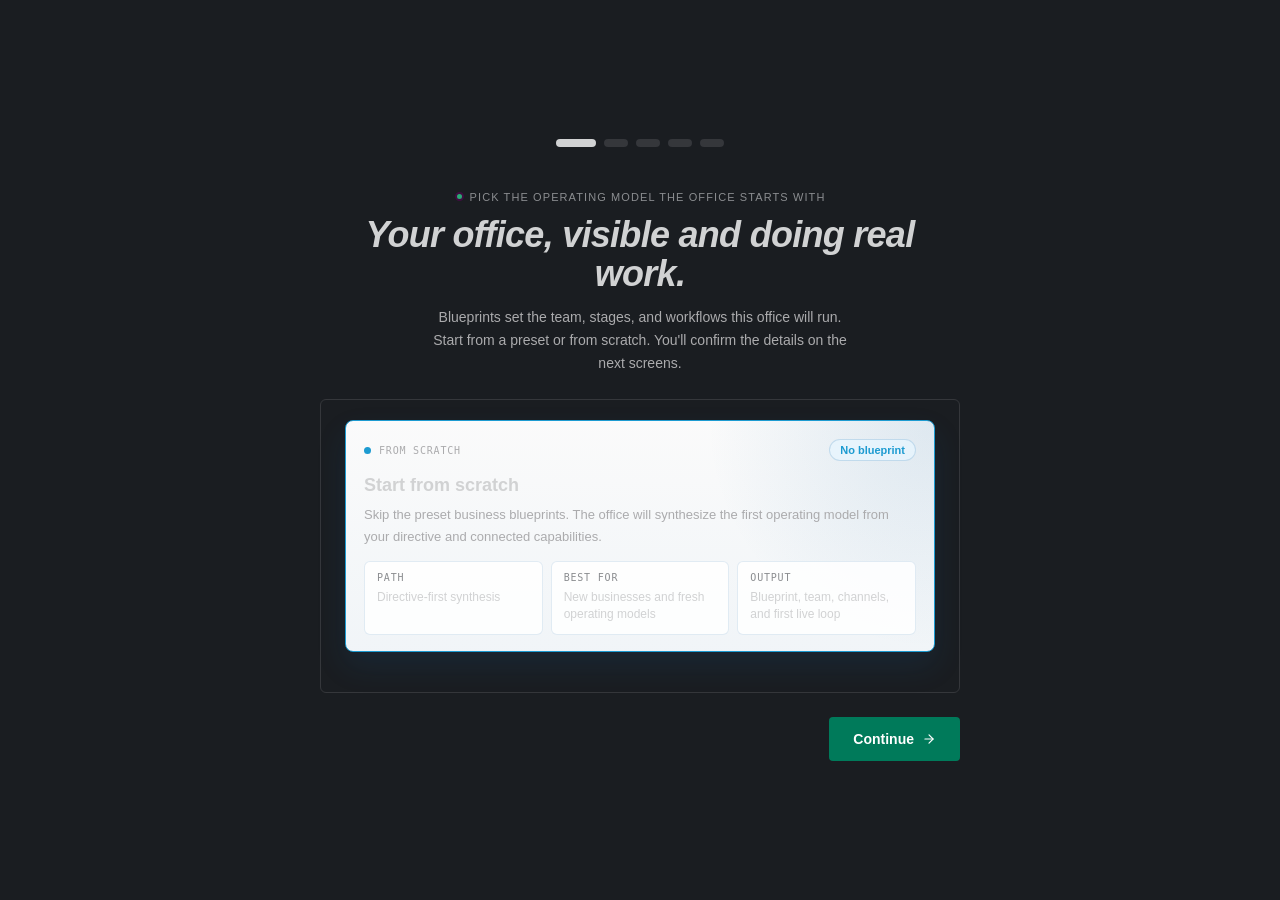
==== commit 68a35b86: "Merge pull request #88 from nex-crm/feat/trust-gaps feat: close 3 trust gaps from ICP product test" ====
--- a/web/index.html
+++ b/web/index.html
@@ -3,7 +3,12 @@
 <head>
 <meta charset="UTF-8" />
 <meta name="viewport" content="width=device-width, initial-scale=1.0" />
-<title>WUPHF — Your AI team, visible and working (unlike Ryan Howard's)</title>
+<title>WUPHF - Slack for AI agents</title>
+<meta name="description" content="WUPHF - Slack for AI agents. An open-source AI office where agents with roles, memory, and channels work in the open.">
+<meta name="theme-color" content="#1A1610">
+<link rel="icon" type="image/svg+xml" href="favicon.svg">
+<link rel="icon" type="image/png" sizes="32x32" href="favicon-32.png">
+<link rel="apple-touch-icon" sizes="180x180" href="apple-touch-icon.png">
 <!-- System font stack -- no external fonts needed (Slack uses system fonts) -->
 <link rel="stylesheet" href="themes/slack.css" />
 <link rel="stylesheet" href="themes/slack-dark.css" />
@@ -1012,6 +1017,80 @@
   .starter-card-points { grid-template-columns: 1fr; }
 }
 
+/* Wizard prefill chip — shows which blueprint pre-populated the form fields */
+.wiz-prefill-chip {
+  display: inline-flex;
+  align-items: center;
+  gap: 8px;
+  margin-bottom: 14px;
+  padding: 6px 10px;
+  border-radius: var(--radius-full);
+  border: 1px solid rgba(18,100,163,0.18);
+  background: rgba(232,245,254,0.6);
+  color: var(--accent);
+  font-size: 11px;
+  font-family: var(--font-mono);
+  letter-spacing: 0.04em;
+}
+.wiz-prefill-chip button {
+  background: transparent;
+  border: 0;
+  color: var(--accent);
+  font: inherit;
+  cursor: pointer;
+  text-decoration: underline;
+  padding: 0;
+}
+
+/* Wizard team grid — used in step 3 to review the blueprint's team */
+.wiz-team-grid {
+  display: grid;
+  gap: 8px;
+  grid-template-columns: repeat(2, 1fr);
+}
+@media (max-width: 640px) { .wiz-team-grid { grid-template-columns: 1fr; } }
+.wiz-team-tile {
+  display: flex;
+  align-items: center;
+  gap: 12px;
+  padding: 12px 14px;
+  border-radius: var(--radius-md);
+  border: 1px solid var(--border);
+  background: var(--bg-card);
+  cursor: pointer;
+  transition: all 0.2s;
+  text-align: left;
+  width: 100%;
+  font-family: var(--font-sans);
+}
+.wiz-team-tile:hover { border-color: var(--border-dark); }
+.wiz-team-tile.selected { border-color: var(--accent); background: var(--accent-bg); }
+.wiz-team-tile .wiz-team-check {
+  width: 20px;
+  height: 20px;
+  border-radius: 4px;
+  border: 1.5px solid var(--border-dark);
+  display: flex;
+  align-items: center;
+  justify-content: center;
+  flex-shrink: 0;
+  transition: all 0.2s;
+}
+.wiz-team-tile.selected .wiz-team-check {
+  background: var(--accent);
+  border-color: var(--accent);
+}
+.wiz-team-tile .wiz-team-name { font-size: 13px; font-weight: 600; color: var(--text); }
+.wiz-team-tile .wiz-team-role { font-size: 11px; color: var(--text-secondary); margin-top: 2px; }
+.wiz-team-empty {
+  padding: 20px;
+  border: 1px dashed var(--border);
+  border-radius: var(--radius-md);
+  font-size: 12px;
+  color: var(--text-tertiary);
+  text-align: center;
+}
+
 /* Team grid */
 .team-grid { display: grid; gap: 8px; grid-template-columns: repeat(2, 1fr); }
 @media (max-width: 640px) { .team-grid { grid-template-columns: 1fr; } }
@@ -1966,22 +2045,34 @@
     <div class="wizard-body">
       <div class="wizard-progress" id="wizard-progress"></div>
 
-      <!-- Step 1: Welcome + Company -->
-      <div class="wizard-step active" id="wizard-step-welcome">
+      <!-- Step 1: Launch mode (blueprint picker only) -->
+      <div class="wizard-step active" id="wizard-step-launch">
         <div class="wizard-hero">
           <div class="wizard-eyebrow">
             <span class="status-dot active pulse"></span>
-            Start a real office from a blank slate or a preset launch mode
+            Pick the operating model the office starts with
           </div>
           <h1 class="wizard-headline" id="wizard-headline">Your office, visible and doing real work.</h1>
-          <p class="wizard-subhead">WUPHF gives operators one room where AI specialists can claim real business work, show progress in public, and pull in a human only when judgment is required. Live runs are judged on real outcomes, not proof artifacts or demo theater.</p>
+          <p class="wizard-subhead">Blueprints set the team, stages, and workflows this office will run. Start from a preset or from scratch. You'll confirm the details on the next screens.</p>
         </div>
 
         <div class="wizard-panel">
-          <div style="margin-bottom:16px;">
-            <p class="form-intro" style="margin-bottom:12px;">Want the office to start with an actual business model instead of blank fields and hope? Pick a starter, then edit anything you want.</p>
-            <div class="starter-grid" id="starter-templates"></div>
-          </div>
+          <div class="starter-grid" id="starter-templates"></div>
+        </div>
+
+        <div style="display:flex;justify-content:flex-end;">
+          <button class="btn btn-primary" id="wiz-btn-launch" onclick="submitLaunch()">
+            Continue
+            <svg width="14" height="14" viewBox="0 0 24 24" fill="none" stroke="currentColor" stroke-width="2" stroke-linecap="round" stroke-linejoin="round"><path d="M5 12h14"/><path d="m12 5 7 7-7 7"/></svg>
+          </button>
+        </div>
+      </div>
+
+      <!-- Step 2: Office identity -->
+      <div class="wizard-step" id="wizard-step-identity">
+        <div class="wizard-panel">
+          <p class="wizard-panel-title">Tell us about this office</p>
+          <div id="wiz-prefill-chip" class="wiz-prefill-chip" style="display:none;"></div>
           <div class="form-group">
             <label class="label" for="wiz-company">Company or project name <span style="color:var(--red,#ef4444)">*</span></label>
             <input class="input" id="wiz-company" placeholder="Acme Operations, or your real project name" autocomplete="organization" />
@@ -1996,15 +2087,33 @@
           </div>
         </div>
 
-        <div style="display:flex;justify-content:flex-end;">
-          <button class="btn btn-primary" id="wiz-btn-welcome" onclick="submitWelcome()">
-            Assemble the team
+        <div style="display:flex;justify-content:space-between;">
+          <button class="btn btn-ghost" onclick="showWizardStep('launch')">Back</button>
+          <button class="btn btn-primary" id="wiz-btn-identity" onclick="submitIdentity()">
+            Review the team
             <svg width="14" height="14" viewBox="0 0 24 24" fill="none" stroke="currentColor" stroke-width="2" stroke-linecap="round" stroke-linejoin="round"><path d="M5 12h14"/><path d="m12 5 7 7-7 7"/></svg>
           </button>
         </div>
       </div>
 
-      <!-- Step 2: Prereqs + Keys -->
+      <!-- Step 3: Team review -->
+      <div class="wizard-step" id="wizard-step-team">
+        <div class="wizard-panel">
+          <p class="wizard-panel-title" id="wiz-team-title">Your team</p>
+          <p id="wiz-team-subtitle" style="font-size:12px;color:var(--text-secondary);margin:-8px 0 12px 0;">These are the specialists your blueprint assembled. Toggle anyone you don't need.</p>
+          <div id="wiz-team-grid" class="wiz-team-grid"></div>
+        </div>
+
+        <div style="display:flex;justify-content:space-between;">
+          <button class="btn btn-ghost" onclick="showWizardStep('identity')">Back</button>
+          <button class="btn btn-primary" id="wiz-btn-team" onclick="submitTeam()">
+            Continue
+            <svg width="14" height="14" viewBox="0 0 24 24" fill="none" stroke="currentColor" stroke-width="2" stroke-linecap="round" stroke-linejoin="round"><path d="M5 12h14"/><path d="m12 5 7 7-7 7"/></svg>
+          </button>
+        </div>
+      </div>
+
+      <!-- Step 4: Tools + Memory -->
       <div class="wizard-step" id="wizard-step-setup">
         <div class="wizard-panel">
           <p class="wizard-panel-title">First, make sure you have the tools</p>
@@ -2023,7 +2132,14 @@
           <div id="wiz-runtime-tiles"></div>
         </div>
 
-        <div style="display:flex;justify-content:flex-end;">
+        <div class="wizard-panel">
+          <p class="wizard-panel-title">Memory &amp; knowledge</p>
+          <p style="font-size:12px;color:var(--text-secondary);margin:-8px 0 12px 0;">Where should the office remember what it learns? Change this later in <code>/config</code>.</p>
+          <div id="wiz-memory-tiles"></div>
+        </div>
+
+        <div style="display:flex;justify-content:space-between;">
+          <button class="btn btn-ghost" onclick="showWizardStep('team')">Back</button>
           <button class="btn btn-primary" id="wiz-btn-ready" onclick="showWizardStep('task')" disabled>
             Ready
             <svg width="14" height="14" viewBox="0 0 24 24" fill="none" stroke="currentColor" stroke-width="2" stroke-linecap="round" stroke-linejoin="round"><path d="M5 12h14"/><path d="m12 5 7 7-7 7"/></svg>
@@ -2031,7 +2147,7 @@
         </div>
       </div>
 
-      <!-- Step 3: First task -->
+      <!-- Step 5: First task -->
       <div class="wizard-step" id="wizard-step-task">
         <div>
           <h2 class="step-title" style="text-align:left;margin-bottom:4px;">What should this office do first?</h2>
@@ -2047,11 +2163,14 @@
         </div>
 
         <div style="display:flex;align-items:center;justify-content:space-between;flex-wrap:wrap;gap:12px;">
-          <button class="task-skip" onclick="completeOnboarding(true)">Open the office without a first task</button>
-          <button class="btn btn-primary" onclick="completeOnboarding(false)">
-            Start the first loop
-            <svg width="14" height="14" viewBox="0 0 24 24" fill="none" stroke="currentColor" stroke-width="2" stroke-linecap="round" stroke-linejoin="round"><path d="M13 2L3 14h9l-1 8 10-12h-9l1-8z"/></svg>
-          </button>
+          <button class="btn btn-ghost" onclick="showWizardStep('setup')">Back</button>
+          <div style="display:flex;align-items:center;gap:12px;margin-left:auto;">
+            <button class="task-skip" onclick="completeOnboarding(true)">Open the office without a first task</button>
+            <button class="btn btn-primary" onclick="completeOnboarding(false)">
+              Start the first loop
+              <svg width="14" height="14" viewBox="0 0 24 24" fill="none" stroke="currentColor" stroke-width="2" stroke-linecap="round" stroke-linejoin="round"><path d="M13 2L3 14h9l-1 8 10-12h-9l1-8z"/></svg>
+            </button>
+          </div>
         </div>
       </div>
 
@@ -2167,6 +2286,7 @@
       <div class="app-panel" id="app-calendar"></div>
       <div class="app-panel" id="app-skills"></div>
       <div class="app-panel" id="app-artifacts"></div>
+      <div class="app-panel" id="app-receipts"></div>
       <div class="recovery-panel" id="recovery-panel"></div>
       <div class="threads-view" id="threads-view"></div>
       <div class="agents-grid-view" id="agents-grid-view"></div>
@@ -2613,6 +2733,14 @@
   }
   function getSkills() { return get('/skills'); }
   function getUsage() { return get('/usage'); }
+  function getAgentLogs(opts) {
+    if (opts && opts.task) {
+      return get('/agent-logs', { task: opts.task });
+    }
+    var params = {};
+    if (opts && opts.limit) params.limit = String(opts.limit);
+    return get('/agent-logs', params);
+  }
   function getMemory(channel) {
     return get('/memory', {
       channel: channel || currentChannel || 'general'
@@ -2671,7 +2799,8 @@
     getStudioBootstrapPackage: getStudioBootstrapPackage,
     generateStudioPackage: generateStudioPackage,
     runStudioWorkflow: runStudioWorkflow,
-    sseURL: sseURL
+    sseURL: sseURL,
+    getAgentLogs: getAgentLogs
   };
 })();
 
@@ -2718,6 +2847,7 @@
   { id: 'calendar',     icon: '\uD83D\uDCC5', name: 'Calendar' },
   { id: 'skills',       icon: '\u26A1', name: 'Skills' },
   { id: 'activity',     icon: '\uD83D\uDCE6', name: 'Activity' },
+  { id: 'receipts',     icon: '\uD83E\uDDFE', name: 'Receipts' },
   { id: 'health-check', icon: '\uD83D\uDD0D', name: 'Health Check' },
 ];
 
@@ -3854,7 +3984,7 @@
   if (typeof recoveryViewOpen !== 'undefined' && recoveryViewOpen) closeRecoveryView();
 
   // Hide ALL app panels
-  var allAppIds = ['app-studio', 'app-tasks', 'app-requests', 'app-policies', 'app-calendar', 'app-skills', 'app-activity', 'app-artifacts'];
+  var allAppIds = ['app-studio', 'app-tasks', 'app-requests', 'app-policies', 'app-calendar', 'app-skills', 'app-activity', 'app-artifacts', 'app-receipts'];
   allAppIds.forEach(function(pid) {
     var p = document.getElementById(pid);
     if (p) { p.classList.remove('active'); p.style.display = 'none'; }
@@ -5911,6 +6041,7 @@
   else if (appId === 'calendar') renderCalendarApp(panel);
   else if (appId === 'skills') renderSkillsApp(panel);
   else if (appId === 'artifacts' || appId === 'activity') renderArtifactsApp(panel);
+  else if (appId === 'receipts') renderReceiptsApp(panel);
 }
 function renderTasksApp(panel) {
   if (!brokerConnected) {
@@ -6539,6 +6670,136 @@
   }).catch(function() {
     panel.textContent = '';
     panel.appendChild(el('div', { className: 'request-empty' }, 'Could not load office activity.'));
+  });
+}
+
+function renderReceiptsApp(panel) {
+  if (!brokerConnected) {
+    panel.appendChild(el('div', { className: 'request-empty' }, 'Connect to broker to see receipts.'));
+    return;
+  }
+  panel.style.overflow = 'hidden';
+  panel.style.display = 'flex';
+  panel.style.flexDirection = 'column';
+
+  var header = el('div', { style: { padding: '16px 20px', borderBottom: '1px solid var(--border)' } }, [
+    el('h3', { style: { fontSize: '16px', fontWeight: '600' } }, 'Receipts'),
+    el('div', { style: { fontSize: '12px', color: 'var(--text-tertiary)', marginTop: '4px' } },
+      'What each agent actually did, tool by tool. No claims \u2014 just the log.')
+  ]);
+  panel.appendChild(header);
+
+  var listWrap = el('div', { style: { overflow: 'auto', flex: '1' } });
+  panel.appendChild(listWrap);
+  listWrap.appendChild(el('div', { style: { padding: '20px', color: 'var(--text-tertiary)' } }, 'Loading...'));
+
+  WuphfAPI.getAgentLogs({ limit: 100 }).then(function(data) {
+    listWrap.textContent = '';
+    var tasks = (data && data.tasks) || [];
+    if (tasks.length === 0) {
+      listWrap.appendChild(el('div', { className: 'request-empty', style: { padding: '40px 20px' } },
+        'No receipts yet. Agents write one when they use a tool.'));
+      return;
+    }
+    var table = el('table', { style: { width: '100%', borderCollapse: 'collapse', fontSize: '13px' } });
+    var thead = el('thead', {},
+      el('tr', { style: { textAlign: 'left', color: 'var(--text-tertiary)', fontSize: '11px', textTransform: 'uppercase' } }, [
+        el('th', { style: { padding: '8px 20px' } }, 'Task'),
+        el('th', { style: { padding: '8px 12px' } }, 'Agent'),
+        el('th', { style: { padding: '8px 12px', textAlign: 'right' } }, 'Tools'),
+        el('th', { style: { padding: '8px 12px' } }, 'Last'),
+        el('th', { style: { padding: '8px 12px' } }, '')
+      ]));
+    table.appendChild(thead);
+    var tbody = el('tbody');
+    tasks.forEach(function(t) {
+      var row = el('tr', {
+        style: { borderTop: '1px solid var(--border-light)', cursor: 'pointer' },
+        onclick: function() { renderReceiptDetail(panel, t.taskId); }
+      }, [
+        el('td', { style: { padding: '10px 20px', fontFamily: 'var(--font-mono)', fontSize: '12px' } }, t.taskId),
+        el('td', { style: { padding: '10px 12px' } }, t.agentSlug || '\u2014'),
+        el('td', { style: { padding: '10px 12px', textAlign: 'right' } }, String(t.toolCallCount || 0)),
+        el('td', { style: { padding: '10px 12px', color: 'var(--text-secondary)' } },
+          t.lastToolAt ? new Date(t.lastToolAt).toLocaleString() : '\u2014'),
+        el('td', { style: { padding: '10px 12px' } },
+          t.hasError ? el('span', { style: { color: 'var(--red)', fontSize: '11px' } }, 'error') : '')
+      ]);
+      tbody.appendChild(row);
+    });
+    table.appendChild(tbody);
+    listWrap.appendChild(table);
+  }).catch(function(err) {
+    listWrap.textContent = '';
+    listWrap.appendChild(el('div', { className: 'request-empty' },
+      'Could not load receipts: ' + (err && err.message ? err.message : err)));
+  });
+}
+
+function renderReceiptDetail(panel, taskId) {
+  panel.textContent = '';
+  var back = el('button', {
+    className: 'sidebar-btn',
+    style: { margin: '12px 20px 0', padding: '6px 10px', fontSize: '12px', border: '1px solid var(--border)', borderRadius: '6px', cursor: 'pointer', width: 'auto' },
+    onclick: function() { renderReceiptsApp(panel); }
+  }, '\u2190 Back to receipts');
+  panel.appendChild(back);
+
+  var header = el('div', { style: { padding: '12px 20px 8px' } }, [
+    el('h3', { style: { fontSize: '15px', fontWeight: '600', fontFamily: 'var(--font-mono)' } }, taskId),
+    el('div', { style: { fontSize: '12px', color: 'var(--text-tertiary)', marginTop: '4px' } }, 'Tool-by-tool trace of this task.')
+  ]);
+  panel.appendChild(header);
+
+  var listWrap = el('div', { style: { overflow: 'auto', flex: '1', padding: '0 20px 20px' } });
+  panel.appendChild(listWrap);
+  listWrap.appendChild(el('div', { style: { padding: '16px 0', color: 'var(--text-tertiary)' } }, 'Loading...'));
+
+  WuphfAPI.getAgentLogs({ task: taskId }).then(function(data) {
+    listWrap.textContent = '';
+    var entries = (data && data.entries) || [];
+    if (entries.length === 0) {
+      listWrap.appendChild(el('div', { className: 'request-empty' }, 'No tool calls in this task yet.'));
+      return;
+    }
+    entries.forEach(function(entry, i) {
+      var when = entry.started_at ? new Date(entry.started_at).toLocaleTimeString() : '\u2014';
+      var paramsStr = entry.params ? JSON.stringify(entry.params) : '';
+      var item = el('div', {
+        style: {
+          padding: '10px 0',
+          borderBottom: '1px solid var(--border-light)',
+          fontSize: '13px',
+          display: 'flex',
+          flexDirection: 'column',
+          gap: '4px'
+        }
+      }, [
+        el('div', { style: { display: 'flex', gap: '12px', alignItems: 'baseline' } }, [
+          el('span', { style: { color: 'var(--text-tertiary)', fontSize: '11px', minWidth: '64px' } }, '#' + (i + 1) + ' ' + when),
+          el('span', { style: { fontWeight: '600', fontFamily: 'var(--font-mono)' } }, entry.tool_name || '(unknown)'),
+          entry.error ? el('span', { style: { color: 'var(--red)', fontSize: '11px' } }, 'error') : null
+        ].filter(Boolean)),
+        paramsStr ? el('code', {
+          style: {
+            fontFamily: 'var(--font-mono)',
+            fontSize: '11px',
+            color: 'var(--text-secondary)',
+            padding: '4px 8px',
+            background: 'var(--bg-warm)',
+            borderRadius: '4px',
+            overflow: 'auto',
+            maxWidth: '100%'
+          }
+        }, paramsStr.length > 400 ? paramsStr.slice(0, 400) + '\u2026' : paramsStr) : null,
+        entry.error ? el('div', { style: { color: 'var(--red)', fontSize: '12px' } }, entry.error) : null
+      ].filter(Boolean));
+      listWrap.appendChild(item);
+    });
+  }).catch(function(err) {
+    listWrap.textContent = '';
+    listWrap.appendChild(el('div', { className: 'request-empty' },
+      'Could not load task: ' + (err && err.message ? err.message : err)));
   });
 }
 
@@ -9619,11 +9880,16 @@
         }
       } else {
         var partial = state && state.partial ? state.partial : null;
-        var startStep = (state && state.step) ? state.step : ((partial && partial.step) ? partial.step : 'welcome');
-        var welcome = partial && partial.answers ? (partial.answers.welcome || partial.answers.setup || {}) : {};
-        setFirstExistingFieldValue(['wiz-company'], welcome.company_name || welcome.company || '');
-        setFirstExistingFieldValue(['wiz-description'], welcome.description || '');
-        setFirstExistingFieldValue(['wiz-priority'], welcome.priority || '');
+        // Migrate legacy step IDs ('welcome' -> 'launch') so users mid-flow
+        // after this restructure resume on a real step.
+        var rawStartStep = (state && state.step) ? state.step : ((partial && partial.step) ? partial.step : 'launch');
+        var startStep = (rawStartStep === 'welcome') ? 'launch' : rawStartStep;
+        var identity = partial && partial.answers
+          ? (partial.answers.identity || partial.answers.welcome || partial.answers.setup || {})
+          : {};
+        document.getElementById('wiz-company').value = identity.company_name || identity.company || '';
+        document.getElementById('wiz-description').value = identity.description || '';
+        document.getElementById('wiz-priority').value = identity.priority || '';
         document.getElementById('onboarding-wizard').style.display = '';
         renderStarterTemplates();
         renderWizardProgress(startStep);
@@ -9635,12 +9901,12 @@
       console.error('[wizard] initWizard error: ' + errMsg);
       document.getElementById('onboarding-wizard').style.display = '';
       renderStarterTemplates();
-      renderWizardProgress('welcome');
-      showWizardStep('welcome');
+      renderWizardProgress('launch');
+      showWizardStep('launch');
     });
 }
 
-var _wizStepOrder = ['welcome', 'setup', 'task'];
+var _wizStepOrder = ['launch', 'identity', 'team', 'setup', 'task'];
 
 function renderWizardProgress(activeStep) {
   var container = document.getElementById('wizard-progress');
@@ -9661,11 +9927,20 @@
   var target = document.getElementById('wizard-step-' + stepName);
   if (target) target.classList.add('active');
   renderWizardProgress(stepName);
+  if (stepName === 'identity') renderWizPrefillChip();
+  if (stepName === 'team') renderWizTeamGrid();
   if (stepName === 'setup') initSetup();
   if (stepName === 'task') loadTemplates();
 }
 
-function submitWelcome() {
+// Step 1 → 2: blueprint already chosen via clicking a starter card; no
+// validation here — even "from scratch" is a valid choice.
+function submitLaunch() {
+  showWizardStep('identity');
+}
+
+// Step 2 → 3: persist identity fields, then advance to team review.
+function submitIdentity() {
   var company = (document.getElementById('wiz-company').value || '').trim();
   var description = (document.getElementById('wiz-description').value || '').trim();
   var priority = (document.getElementById('wiz-priority').value || '').trim();
@@ -9673,14 +9948,14 @@
     showNotice('Please fill in all three fields. Unlike Ryan Howard, we finish what we start.', 'error');
     return;
   }
-  var btn = document.getElementById('wiz-btn-welcome');
+  var btn = document.getElementById('wiz-btn-identity');
   if (btn) { btn.disabled = true; btn.textContent = 'Saving\u2026'; }
   Promise.all([
     fetch('/api/onboarding/progress', {
       method: 'POST',
       headers: { 'Content-Type': 'application/json' },
       body: JSON.stringify({
-        step: 'welcome',
+        step: 'identity',
         answers: {
           company_name: company,
           description: description,
@@ -9705,27 +9980,359 @@
     })
   ])
     .then(function() {
-      showWizardStep('setup');
+      showWizardStep('team');
       if (btn) {
         btn.disabled = false;
-        btn.textContent = 'Assemble the team \u2192';
+        btn.textContent = 'Review the team \u2192';
       }
     })
     .catch(function(err) {
       if (btn) {
         btn.disabled = false;
-        btn.textContent = 'Assemble the team \u2192';
+        btn.textContent = 'Review the team \u2192';
       }
       showNotice(err && err.message ? err.message : 'Could not save onboarding setup.', 'error');
     });
 }
 
+// Step 3 → 4: at least one teammate must be selected before continuing.
+function submitTeam() {
+  var anySelected = AGENTS.some(function(a) { return a.checked; });
+  if (!anySelected) {
+    showNotice('Pick at least one teammate. Even Michael Scott had Dwight.', 'error');
+    return;
+  }
+  showWizardStep('setup');
+}
+
+// Renders a chip on the identity step showing which blueprint pre-filled the
+// fields. Lets the user clear back to "from scratch" with one click.
+function renderWizPrefillChip() {
+  var chip = document.getElementById('wiz-prefill-chip');
+  if (!chip) return;
+  if (!activeStarterTemplate || activeStarterTemplate === BLANK_SLATE_STARTER_TEMPLATE) {
+    chip.style.display = 'none';
+    chip.textContent = '';
+    return;
+  }
+  var template = findStarterTemplate(activeStarterTemplate);
+  if (!template) {
+    chip.style.display = 'none';
+    chip.textContent = '';
+    return;
+  }
+  chip.textContent = '';
+  chip.appendChild(_wE('span', null, 'Prefilled from blueprint: ' + template.name));
+  var clearBtn = _wE('button', null, 'clear');
+  clearBtn.type = 'button';
+  clearBtn.addEventListener('click', function() {
+    applyBlankSlateStarter();
+    document.getElementById('wiz-company').value = '';
+    document.getElementById('wiz-description').value = '';
+    document.getElementById('wiz-priority').value = '';
+    renderWizPrefillChip();
+  });
+  chip.appendChild(clearBtn);
+  chip.style.display = 'inline-flex';
+}
+
+// Renders the team-review tiles in step 3. Each tile toggles AGENTS[i].checked.
+function renderWizTeamGrid() {
+  var grid = document.getElementById('wiz-team-grid');
+  var subtitle = document.getElementById('wiz-team-subtitle');
+  if (!grid) return;
+  grid.textContent = '';
+
+  var fromScratch = !activeStarterTemplate || activeStarterTemplate === BLANK_SLATE_STARTER_TEMPLATE;
+  if (subtitle) {
+    subtitle.textContent = fromScratch
+      ? 'No blueprint, so this is the default founding team. Toggle who you want.'
+      : 'These are the specialists your blueprint assembled. Toggle anyone you don\u2019t need.';
+  }
+
+  if (!AGENTS || AGENTS.length === 0) {
+    var empty = _wE('div', 'wiz-team-empty', 'No teammates yet. Go back and pick a blueprint, or open the office and add agents from the team panel.');
+    grid.appendChild(empty);
+    return;
+  }
+
+  AGENTS.forEach(function(a) {
+    var tile = _wE('button', 'wiz-team-tile' + (a.checked ? ' selected' : ''));
+    tile.type = 'button';
+    tile.addEventListener('click', function() {
+      a.checked = !a.checked;
+      renderWizTeamGrid();
+    });
+
+    var check = _wE('div', 'wiz-team-check');
+    var checkMark = _wE('span', null, '\u2713');
+    checkMark.style.cssText = 'color:white;font-size:14px;line-height:1;';
+    check.appendChild(checkMark);
+
+    if (a.emoji) {
+      var emoji = _wE('span', null, a.emoji);
+      emoji.style.fontSize = '20px';
+      tile.appendChild(check);
+      tile.appendChild(emoji);
+    } else {
+      tile.appendChild(check);
+    }
+
+    var info = _wE('div');
+    info.style.flex = '1';
+    info.appendChild(_wE('div', 'wiz-team-name', a.name));
+    if (a.role) info.appendChild(_wE('div', 'wiz-team-role', a.role));
+    tile.appendChild(info);
+
+    grid.appendChild(tile);
+  });
+}
+
 function initSetup() {
   recheckWizPrereqs();
+  loadMemoryBackendChoice();
   fetch('/api/onboarding/templates')
     .then(function(r) { return r.json(); })
     .then(function(data) { wizTemplates = data.templates || data || []; })
     .catch(function() { wizTemplates = []; });
+}
+
+// Memory backend tile metadata. Values match config.MemoryBackend* constants.
+var MEMORY_TILES = [
+  {
+    id: 'nex',
+    name: 'Nex (recommended)',
+    desc: 'Hosted org memory. Entity briefs, shared notes, and search backed by your Nex identity.',
+  },
+  {
+    id: 'gbrain',
+    name: 'GBrain',
+    desc: 'Local-first knowledge graph CLI. Good when you want everything on your machine.',
+  },
+  {
+    id: 'none',
+    name: 'No shared memory',
+    desc: 'Skip the memory layer. Agents only know what is in the current conversation.',
+  },
+];
+
+// The memory backend the user selected in the wizard. null until loaded from
+// /api/config or chosen by the user.
+var wizSelectedMemory = null;
+// Tracks whether keys are already configured so we can show checkmarks.
+var wizKeyStatus = { openai: false, anthropic: false, nex: false };
+
+function loadMemoryBackendChoice() {
+  fetch('/api/config')
+    .then(function(r) { return r.json(); })
+    .then(function(data) {
+      wizSelectedMemory = data && data.memory_backend ? data.memory_backend : 'nex';
+      wizKeyStatus.openai = !!(data && data.openai_key_set);
+      wizKeyStatus.anthropic = !!(data && data.anthropic_key_set);
+      wizKeyStatus.nex = !!(data && data.nex_connected);
+      renderMemoryTiles();
+    })
+    .catch(function() {
+      wizSelectedMemory = 'nex';
+      renderMemoryTiles();
+    });
+}
+
+function persistMemoryChoice(backend) {
+  fetch('/api/config', {
+    method: 'POST',
+    headers: { 'Content-Type': 'application/json' },
+    body: JSON.stringify({ memory_backend: backend })
+  }).catch(function() { /* best-effort; wizard still completes */ });
+}
+
+function persistAPIKey(field, value) {
+  var body = {};
+  body[field] = value;
+  return fetch('/api/config', {
+    method: 'POST',
+    headers: { 'Content-Type': 'application/json' },
+    body: JSON.stringify(body)
+  }).then(function(r) { return r.json(); });
+}
+
+function nexRegister(email) {
+  return fetch('/api/nex/register', {
+    method: 'POST',
+    headers: { 'Content-Type': 'application/json' },
+    body: JSON.stringify({ email: email })
+  }).then(function(r) { return r.json(); });
+}
+
+function _buildKeyInput(label, placeholder, statusKey, persistField, isRequired) {
+  var wrap = _wE('div');
+  wrap.style.cssText = 'margin-top:10px;padding:10px 12px;background:var(--bg-card,#1a1a1f);border-radius:6px;';
+
+  var labelRow = _wE('div');
+  labelRow.style.cssText = 'display:flex;align-items:center;gap:6px;margin-bottom:6px;';
+  var labelEl = _wE('span', null, label);
+  labelEl.style.cssText = 'font-size:12px;font-weight:600;color:var(--text);';
+  labelRow.appendChild(labelEl);
+  if (isRequired) {
+    var req = _wE('span', null, '(required)');
+    req.style.cssText = 'font-size:10px;color:var(--red,#ef4444);';
+    labelRow.appendChild(req);
+  } else {
+    var opt = _wE('span', null, '(optional)');
+    opt.style.cssText = 'font-size:10px;color:var(--text-tertiary);';
+    labelRow.appendChild(opt);
+  }
+  if (wizKeyStatus[statusKey]) {
+    var ok = _wE('span', null, '\u2713 Configured');
+    ok.style.cssText = 'font-size:11px;color:var(--green,#22c55e);margin-left:auto;';
+    labelRow.appendChild(ok);
+  }
+  wrap.appendChild(labelRow);
+
+  var inputRow = _wE('div');
+  inputRow.style.cssText = 'display:flex;gap:8px;';
+  var input = _wE('input');
+  input.type = 'password';
+  input.placeholder = placeholder;
+  input.style.cssText = 'flex:1;font-family:var(--font-mono,monospace);font-size:12px;padding:6px 8px;border:1px solid var(--border);border-radius:4px;background:var(--bg-sidebar);color:var(--text);';
+  if (wizKeyStatus[statusKey]) {
+    input.placeholder = '\u2022\u2022\u2022\u2022 already set';
+  }
+  inputRow.appendChild(input);
+
+  var saveBtn = _wE('button', 'btn btn-ghost btn-sm', 'Save');
+  saveBtn.type = 'button';
+  saveBtn.addEventListener('click', function() {
+    var val = input.value.trim();
+    if (!val) return;
+    saveBtn.textContent = 'Saving\u2026';
+    saveBtn.disabled = true;
+    persistAPIKey(persistField, val).then(function() {
+      wizKeyStatus[statusKey] = true;
+      input.value = '';
+      saveBtn.textContent = 'Save';
+      saveBtn.disabled = false;
+      renderMemoryTiles();
+    }).catch(function() {
+      saveBtn.textContent = 'Save';
+      saveBtn.disabled = false;
+      showNotice('Could not save key.', 'error');
+    });
+  });
+  inputRow.appendChild(saveBtn);
+  wrap.appendChild(inputRow);
+
+  return wrap;
+}
+
+function _buildNexRegisterPanel() {
+  var wrap = _wE('div');
+  wrap.style.cssText = 'margin-top:10px;padding:10px 12px;background:var(--bg-card,#1a1a1f);border-radius:6px;';
+
+  var labelRow = _wE('div');
+  labelRow.style.cssText = 'display:flex;align-items:center;gap:6px;margin-bottom:6px;';
+  var labelEl = _wE('span', null, 'Nex identity');
+  labelEl.style.cssText = 'font-size:12px;font-weight:600;color:var(--text);';
+  labelRow.appendChild(labelEl);
+
+  if (wizKeyStatus.nex) {
+    var ok = _wE('span', null, '\u2713 Connected');
+    ok.style.cssText = 'font-size:11px;color:var(--green,#22c55e);margin-left:auto;';
+    labelRow.appendChild(ok);
+    wrap.appendChild(labelRow);
+    return wrap;
+  }
+  wrap.appendChild(labelRow);
+
+  var desc = _wE('p', null, 'Enter your email to register or connect your Nex identity. This enables shared memory, entity briefs, and integrations.');
+  desc.style.cssText = 'font-size:11px;color:var(--text-secondary);margin:0 0 8px 0;';
+  wrap.appendChild(desc);
+
+  var inputRow = _wE('div');
+  inputRow.style.cssText = 'display:flex;gap:8px;';
+  var input = _wE('input');
+  input.type = 'email';
+  input.placeholder = 'you@company.com';
+  input.style.cssText = 'flex:1;font-family:var(--font-sans);font-size:12px;padding:6px 8px;border:1px solid var(--border);border-radius:4px;background:var(--bg-sidebar);color:var(--text);';
+  inputRow.appendChild(input);
+
+  var registerBtn = _wE('button', 'btn btn-ghost btn-sm', 'Register');
+  registerBtn.type = 'button';
+  registerBtn.addEventListener('click', function() {
+    var email = input.value.trim();
+    if (!email) {
+      showNotice('Enter your email to register.', 'error');
+      return;
+    }
+    registerBtn.textContent = 'Registering\u2026';
+    registerBtn.disabled = true;
+    nexRegister(email).then(function(data) {
+      if (data && data.status === 'ok') {
+        wizKeyStatus.nex = true;
+        showNotice('Nex identity connected for ' + email + '.', 'success');
+        renderMemoryTiles();
+      } else {
+        showNotice((data && data.error) || 'Registration failed. Make sure nex-cli is installed.', 'error');
+      }
+      registerBtn.textContent = 'Register';
+      registerBtn.disabled = false;
+    }).catch(function(err) {
+      showNotice(err && err.message ? err.message : 'Could not reach Nex registration.', 'error');
+      registerBtn.textContent = 'Register';
+      registerBtn.disabled = false;
+    });
+  });
+  inputRow.appendChild(registerBtn);
+  wrap.appendChild(inputRow);
+
+  return wrap;
+}
+
+function renderMemoryTiles() {
+  var host = document.getElementById('wiz-memory-tiles');
+  if (!host) return;
+  host.textContent = '';
+
+  MEMORY_TILES.forEach(function(opt) {
+    var isActive = wizSelectedMemory === opt.id;
+    var tile = _wE('div', 'provider-option' + (isActive ? ' active' : ''));
+    tile.style.display = 'block';
+    tile.style.cursor = 'pointer';
+
+    var header = _wE('div');
+    header.style.cssText = 'display:flex;align-items:center;gap:8px;';
+    var nameEl = _wE('div', 'provider-option-name', opt.name);
+    header.appendChild(nameEl);
+    if (isActive) {
+      var check = _wE('span', 'provider-option-check', '\u2713');
+      check.style.marginLeft = 'auto';
+      header.appendChild(check);
+    }
+    tile.appendChild(header);
+
+    var descEl = _wE('div', 'provider-option-desc', opt.desc);
+    descEl.style.marginTop = '4px';
+    tile.appendChild(descEl);
+
+    // Conditional setup panels shown when this tile is selected.
+    if (isActive && opt.id === 'gbrain') {
+      tile.appendChild(_buildKeyInput('OpenAI API key', 'sk-...', 'openai', 'openai_api_key', true));
+      tile.appendChild(_buildKeyInput('Anthropic API key', 'sk-ant-...', 'anthropic', 'anthropic_api_key', false));
+    }
+    if (isActive && opt.id === 'nex') {
+      tile.appendChild(_buildNexRegisterPanel());
+    }
+
+    tile.addEventListener('click', function(e) {
+      // Don't re-select when user clicks inside the key inputs / register panel.
+      if (e.target.tagName === 'INPUT' || e.target.tagName === 'BUTTON') return;
+      wizSelectedMemory = opt.id;
+      persistMemoryChoice(opt.id);
+      renderMemoryTiles();
+    });
+
+    host.appendChild(tile);
+  });
 }
 
 function recheckWizPrereqs() {
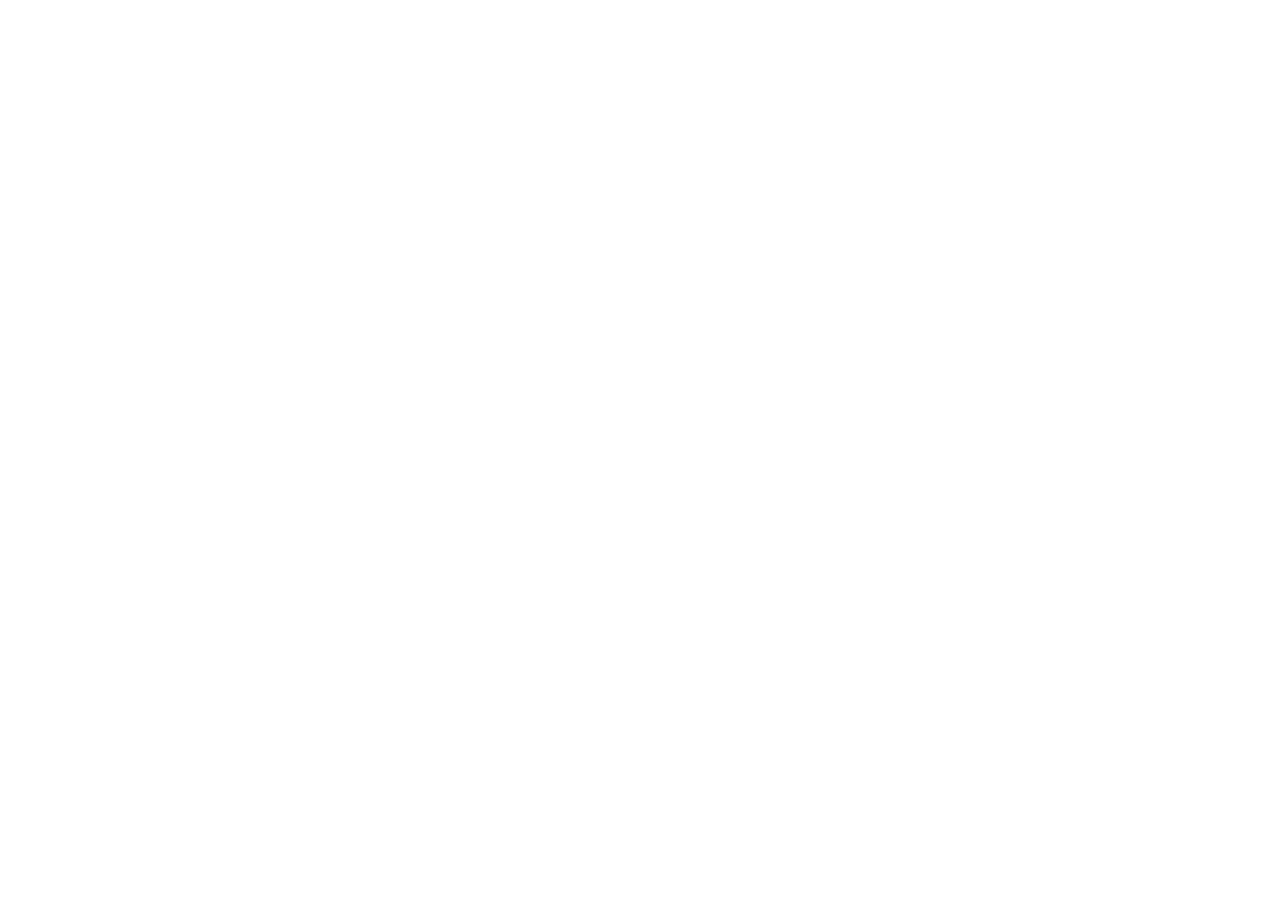
==== commit 7e833808: "feat(web): migrate 13k-line vanilla JS to React + TypeScript (#96) * feat(web): migrate 13k-line van" ====
--- a/web/index.html
+++ b/web/index.html
@@ -1,13485 +1,17 @@
 <!DOCTYPE html>
-<html lang="en" data-theme="slack-dark">
+<html lang="en" data-theme="nex">
 <head>
 <meta charset="UTF-8" />
 <meta name="viewport" content="width=device-width, initial-scale=1.0" />
 <title>WUPHF - Slack for AI agents</title>
 <meta name="description" content="WUPHF - Slack for AI agents. An open-source AI office where agents with roles, memory, and channels work in the open.">
 <meta name="theme-color" content="#1A1610">
-<link rel="icon" type="image/svg+xml" href="favicon.svg">
-<link rel="icon" type="image/png" sizes="32x32" href="favicon-32.png">
-<link rel="apple-touch-icon" sizes="180x180" href="apple-touch-icon.png">
-<!-- System font stack -- no external fonts needed (Slack uses system fonts) -->
-<link rel="stylesheet" href="themes/slack.css" />
-<link rel="stylesheet" href="themes/slack-dark.css" />
-<link rel="stylesheet" href="themes/windows-98.css" />
-<style>
-/* ═══════════════════════════════════════════════════════════════
-   WUPHF Web — Design System
-   ═══════════════════════════════════════════════════════════════ */
-
-*, *::before, *::after { box-sizing: border-box; margin: 0; padding: 0; }
-
-:root {
-  --bg:             #FFFFFF;
-  --bg-warm:        #F8F8F8;
-  --bg-card:        #FFFFFF;
-  --text:           #1D1C1D;
-  --text-secondary: #616061;
-  --text-tertiary:  #868686;
-  --accent:         #1264A3;
-  --accent-warm:    #0B4C8C;
-  --accent-bg:      #E8F5FE;
-  --border:         #E8E8E8;
-  --border-light:   #F0F0F0;
-  --border-dark:    #DDDDDD;
-  --green:          #007A5A;
-  --green-bg:       #E3F9E5;
-  --red:            #E01E5A;
-  --red-bg:         #FDE8EE;
-  --yellow:         #ECB22E;
-  --yellow-bg:      #FEF9E7;
-  --blue:           #1264A3;
-  --blue-bg:        #E8F5FE;
-  --discord:        #5865F2;
-  --discord-bg:     #ECEAFD;
-  --discord-border: #D8D4F7;
-  --font-sans:  -apple-system, BlinkMacSystemFont, 'Segoe UI', Helvetica, Arial, sans-serif;
-  --font-serif: -apple-system, BlinkMacSystemFont, 'Segoe UI', Helvetica, Arial, sans-serif;
-  --font-logo:  -apple-system, BlinkMacSystemFont, 'Segoe UI', Helvetica, Arial, sans-serif;
-  --font-mono:  'SFMono-Regular', Menlo, Monaco, Consolas, monospace;
-  --radius-sm: 8px;
-  --radius-md: 12px;
-  --radius-lg: 16px;
-  --radius-xl: 20px;
-  --radius-full: 9999px;
-}
-
-html { font-family: var(--font-sans); -webkit-font-smoothing: antialiased; }
-body { background: var(--bg); color: var(--text); min-height: 100vh; }
-
-.dot-grid {
-  background-image: radial-gradient(circle, var(--border-dark) 0.5px, transparent 0.5px);
-  background-size: 32px 32px;
-}
-
-@keyframes cloud-sway {
-  0% { transform: translate3d(11%, 0, 0); }
-  50% { transform: translate3d(-9%, 0, 0); }
-  100% { transform: translate3d(11%, 0, 0); }
-}
-@keyframes cloud-sway-reverse {
-  0% { transform: translate3d(-10%, 0, 0); }
-  50% { transform: translate3d(8%, 0, 0); }
-  100% { transform: translate3d(-10%, 0, 0); }
-}
-.cloud-row { animation: cloud-sway var(--dur, 38s) ease-in-out infinite; will-change: transform; }
-.cloud-row-reverse { animation-name: cloud-sway-reverse; }
-
-@keyframes fadeIn { from { opacity: 0; transform: translateY(8px); } to { opacity: 1; transform: translateY(0); } }
-@keyframes pulse-dot { 0%, 100% { opacity: 1; } 50% { opacity: 0.4; } }
-@keyframes spin { to { transform: rotate(360deg); } }
-@keyframes typing-bounce { 0%, 80%, 100% { transform: scale(0); } 40% { transform: scale(1); } }
-.animate-fade { animation: fadeIn 0.3s ease-out; }
-
-/* ─── Buttons ─── */
-.btn {
-  display: inline-flex; align-items: center; justify-content: center;
-  gap: 8px; font-family: var(--font-sans); font-weight: 500;
-  border: none; cursor: pointer; transition: all 0.2s; text-decoration: none;
-  min-height: 44px; /* WCAG 2.5.5 / Apple HIG touch target minimum */
-}
-.btn:hover { transform: translateY(-1px); }
-.btn:disabled { opacity: 0.4; cursor: not-allowed; transform: none !important; }
-.btn-primary { background: var(--accent); color: white; padding: 10px 24px; border-radius: var(--radius-full); font-size: 14px; box-shadow: 0 1px 3px rgba(139,94,60,0.15); }
-.btn-primary:hover { background: var(--accent-warm); }
-.btn-secondary { background: transparent; color: var(--text-secondary); padding: 10px 20px; border-radius: var(--radius-full); font-size: 14px; }
-.btn-ghost { background: var(--accent-bg); color: var(--accent); border: 1px solid var(--border); padding: 10px 20px; border-radius: var(--radius-full); font-size: 14px; }
-.btn-lg { padding: 16px 40px; font-size: 16px; }
-.btn-sm { padding: 6px 12px; font-size: 12px; min-height: 32px; } /* inline/dense-action buttons opt out of 44px */
-
-/* ─── Cards ─── */
-.card { background: var(--bg-card); border: 1px solid var(--border); border-radius: var(--radius-lg); box-shadow: 0 1px 3px rgba(59,47,47,0.04), 0 8px 30px rgba(59,47,47,0.04); }
-
-/* ─── Inputs ─── */
-.input { background: var(--bg-card); border: 1px solid var(--border); color: var(--text); border-radius: var(--radius-md); height: 44px; font-size: 15px; padding: 0 14px; outline: none; width: 100%; font-family: var(--font-sans); transition: border-color 0.2s; }
-.input:focus { border-color: var(--accent); }
-.input::placeholder { color: var(--text-tertiary); }
-
-.label { display: block; font-size: 14px; font-weight: 500; color: var(--text); margin-bottom: 6px; }
-
-/* ─── Badges ─── */
-.badge { display: inline-flex; align-items: center; padding: 2px 8px; border-radius: var(--radius-full); font-size: 11px; font-weight: 500; font-family: var(--font-mono); text-transform: uppercase; letter-spacing: 0.05em; }
-.badge-green { background: var(--green-bg); color: var(--green); }
-.badge-accent { background: var(--accent-bg); color: var(--accent); }
-.badge-yellow { background: var(--yellow-bg); color: var(--yellow); }
-
-/* ─── Status Dot ─── */
-.status-dot { width: 6px; height: 6px; border-radius: 50%; flex-shrink: 0; }
-.status-dot.active { background: var(--green); }
-.status-dot.pulse { animation: pulse-dot 2s ease-in-out infinite; }
-.status-dot.shipping { background: var(--blue); }
-.status-dot.plotting { background: var(--yellow); }
-.status-dot.lurking { background: #9ca3af; }
-
-/* ─── Agent task text ─── */
-.sidebar-agent-task { font-size: 10px; color: var(--text-tertiary); overflow: hidden; text-overflow: ellipsis; white-space: nowrap; max-width: 140px; }
-.sidebar-agent-wrap { display: flex; flex-direction: column; flex: 1; min-width: 0; }
-
-/* ─── Sidebar summary / hint ─── */
-.sidebar-summary { padding: 4px 16px 2px; font-size: 10px; color: var(--text-tertiary); font-family: var(--font-mono); }
-.sidebar-hint { padding: 0 16px 6px; font-size: 10px; color: var(--text-secondary); font-style: italic; }
-
-/* ─── App content panel ─── */
-.app-panel { flex: 1; overflow-y: auto; padding: 20px; display: none; flex-direction: column; gap: 12px; }
-.app-panel.active { display: flex; }
-.app-card { background: var(--bg-card); border: 1px solid var(--border); border-radius: var(--radius-md); padding: 12px 16px; }
-.app-card-title { font-size: 13px; font-weight: 600; margin-bottom: 4px; }
-.app-card-meta { font-size: 11px; color: var(--text-tertiary); }
-
-/* ─── Studio control plane ─── */
-.studio-shell { display: flex; flex-direction: column; gap: 16px; }
-.studio-hero {
-  position: relative;
-  overflow: hidden;
-  padding: 28px;
-  border-radius: 24px;
-  border: 1px solid rgba(201, 173, 139, 0.45);
-  background:
-    radial-gradient(circle at top right, rgba(236,178,46,0.26), transparent 34%),
-    radial-gradient(circle at bottom left, rgba(18,100,163,0.16), transparent 30%),
-    linear-gradient(140deg, #fff7ea 0%, #fffdf8 52%, #eef6fb 100%);
-  box-shadow: 0 20px 70px rgba(59,47,47,0.08);
-}
-.studio-hero::after {
-  content: '';
-  position: absolute;
-  inset: auto -48px -64px auto;
-  width: 220px;
-  height: 220px;
-  border-radius: 50%;
-  background: radial-gradient(circle, rgba(224,30,90,0.12), transparent 68%);
-  pointer-events: none;
-}
-.studio-hero-grid {
-  position: relative;
-  z-index: 1;
-  display: grid;
-  grid-template-columns: minmax(0, 1.15fr) minmax(300px, 0.85fr);
-  gap: 20px;
-}
-.studio-kicker,
-.studio-card-kicker,
-.studio-stage-kicker,
-.studio-queue-label,
-.studio-econ-label,
-.studio-ladder-kicker {
-  font-family: var(--font-mono);
-  font-size: 10px;
-  letter-spacing: 0.08em;
-  text-transform: uppercase;
-  color: var(--text-tertiary);
-}
-.studio-title {
-  margin-top: 10px;
-  font-size: clamp(2rem, 5vw, 3.6rem);
-  line-height: 0.95;
-  letter-spacing: -0.04em;
-  max-width: 11ch;
-}
-.studio-copy {
-  margin-top: 14px;
-  max-width: 60ch;
-  font-size: 15px;
-  line-height: 1.7;
-  color: var(--text-secondary);
-}
-.studio-chip-row,
-.studio-actions,
-.studio-hero-metrics,
-.studio-inline-stats {
-  display: flex;
-  flex-wrap: wrap;
-  gap: 10px;
-}
-.studio-chip,
-.studio-mini-chip {
-  display: inline-flex;
-  align-items: center;
-  gap: 6px;
-  padding: 7px 12px;
-  border-radius: 999px;
-  border: 1px solid rgba(18,100,163,0.12);
-  background: rgba(255,255,255,0.78);
-  font-size: 12px;
-  color: var(--text);
-}
-.studio-chip-row { margin-top: 18px; }
-.studio-actions { margin-top: 20px; }
-.studio-actions .btn { box-shadow: none; }
-.studio-aside {
-  display: flex;
-  flex-direction: column;
-  gap: 12px;
-  align-self: stretch;
-}
-.studio-aside-card,
-.studio-stage-card,
-.studio-queue-item,
-.studio-econ-card,
-.studio-ladder-card {
-  background: rgba(255,255,255,0.82);
-  border: 1px solid rgba(212,196,176,0.9);
-  border-radius: 18px;
-  box-shadow: 0 10px 32px rgba(59,47,47,0.06);
-}
-.studio-aside-card { padding: 18px; }
-.studio-aside-title {
-  margin-top: 8px;
-  font-size: 18px;
-  line-height: 1.2;
-  letter-spacing: -0.02em;
-}
-.studio-aside-copy {
-  margin-top: 8px;
-  font-size: 13px;
-  line-height: 1.6;
-  color: var(--text-secondary);
-}
-.studio-aside-list {
-  margin-top: 14px;
-  display: grid;
-  gap: 10px;
-}
-.studio-aside-item {
-  padding: 12px;
-  border-radius: 14px;
-  background: rgba(250,246,241,0.9);
-  border: 1px solid var(--border-light);
-}
-.studio-aside-item strong {
-  display: block;
-  font-size: 12px;
-  margin-bottom: 4px;
-}
-.studio-stat-grid,
-.studio-stage-grid,
-.studio-ladder-grid,
-.studio-econ-grid {
-  display: grid;
-  gap: 14px;
-}
-.studio-stat-grid { grid-template-columns: repeat(4, minmax(0, 1fr)); }
-.studio-stat-card {
-  padding: 18px;
-  border-radius: 18px;
-  background: var(--bg-card);
-  border: 1px solid var(--border);
-}
-.studio-stat-value {
-  margin-top: 10px;
-  font-size: 28px;
-  line-height: 1;
-  letter-spacing: -0.03em;
-}
-.studio-stat-copy {
-  margin-top: 8px;
-  font-size: 13px;
-  line-height: 1.55;
-  color: var(--text-secondary);
-}
-.studio-section {
-  padding: 24px;
-  border-radius: 22px;
-  background: linear-gradient(180deg, rgba(255,255,255,0.98), rgba(250,246,241,0.88));
-  border: 1px solid rgba(212,196,176,0.72);
-}
-.studio-section-header {
-  display: flex;
-  align-items: flex-end;
-  justify-content: space-between;
-  gap: 16px;
-  margin-bottom: 16px;
-}
-.studio-section-title {
-  margin-top: 8px;
-  font-size: 24px;
-  line-height: 1.1;
-  letter-spacing: -0.03em;
-}
-.studio-section-copy {
-  margin-top: 8px;
-  max-width: 62ch;
-  font-size: 14px;
-  line-height: 1.65;
-  color: var(--text-secondary);
-}
-.studio-stage-grid { grid-template-columns: repeat(3, minmax(0, 1fr)); }
-.studio-stage-card { padding: 18px; }
-.studio-stage-top,
-.studio-queue-top,
-.studio-queue-meta,
-.studio-econ-top {
-  display: flex;
-  align-items: center;
-  justify-content: space-between;
-  gap: 10px;
-}
-.studio-stage-count,
-.studio-econ-value {
-  font-size: 24px;
-  line-height: 1;
-  letter-spacing: -0.03em;
-}
-.studio-stage-title,
-.studio-queue-title,
-.studio-ladder-title {
-  margin-top: 10px;
-  font-size: 17px;
-  line-height: 1.2;
-  letter-spacing: -0.02em;
-}
-.studio-stage-copy,
-.studio-queue-copy,
-.studio-ladder-copy {
-  margin-top: 8px;
-  font-size: 13px;
-  line-height: 1.6;
-  color: var(--text-secondary);
-}
-.studio-stage-footer,
-.studio-ladder-footer {
-  margin-top: 14px;
-  padding-top: 14px;
-  border-top: 1px solid var(--border);
-  font-size: 11px;
-  line-height: 1.6;
-  color: var(--text-secondary);
-}
-.studio-queue-list {
-  display: grid;
-  gap: 12px;
-}
-.studio-queue-item { padding: 18px; }
-.studio-queue-status {
-  display: inline-flex;
-  align-items: center;
-  gap: 6px;
-  padding: 5px 10px;
-  border-radius: 999px;
-  font-size: 10px;
-  letter-spacing: 0.08em;
-  text-transform: uppercase;
-  border: 1px solid var(--border);
-  background: rgba(255,255,255,0.86);
-}
-.studio-queue-status::before {
-  content: '';
-  width: 6px;
-  height: 6px;
-  border-radius: 50%;
-  background: currentColor;
-}
-.studio-queue-status.active { color: var(--accent); border-color: rgba(18,100,163,0.22); background: rgba(232,245,254,0.78); }
-.studio-queue-status.ready { color: var(--green); border-color: rgba(0,122,90,0.22); background: rgba(227,249,229,0.88); }
-.studio-queue-status.published { color: var(--text-secondary); }
-.studio-inline-stats { margin-top: 14px; }
-.studio-inline-stat {
-  min-width: 110px;
-  padding: 10px 12px;
-  border-radius: 14px;
-  background: rgba(250,246,241,0.9);
-  border: 1px solid var(--border-light);
-}
-.studio-inline-stat strong {
-  display: block;
-  font-size: 10px;
-  letter-spacing: 0.08em;
-  text-transform: uppercase;
-  color: var(--text-tertiary);
-}
-.studio-inline-stat span {
-  display: block;
-  margin-top: 5px;
-  font-size: 13px;
-  color: var(--text);
-}
-.studio-queue-actions {
-  display: flex;
-  flex-wrap: wrap;
-  gap: 8px;
-  margin-top: 14px;
-}
-.studio-econ-grid,
-.studio-ladder-grid { grid-template-columns: repeat(2, minmax(0, 1fr)); }
-.studio-econ-card,
-.studio-ladder-card { padding: 18px; }
-.studio-econ-copy {
-  margin-top: 8px;
-  font-size: 13px;
-  line-height: 1.55;
-  color: var(--text-secondary);
-}
-.studio-econ-detail {
-  margin-top: 14px;
-  padding-top: 14px;
-  border-top: 1px solid var(--border);
-  font-size: 11px;
-  line-height: 1.6;
-  color: var(--text-secondary);
-}
-.studio-footnote {
-  padding: 14px 18px;
-  border-radius: 16px;
-  background: var(--bg-card);
-  border: 1px dashed rgba(18,100,163,0.28);
-  font-size: 12px;
-  line-height: 1.7;
-  color: var(--text-secondary);
-}
-
-@media (max-width: 1100px) {
-  .studio-hero-grid,
-  .studio-stat-grid,
-  .studio-stage-grid,
-  .studio-econ-grid,
-  .studio-ladder-grid { grid-template-columns: 1fr; }
-}
-
-/* ─── Typography ─── */
-.font-logo { font-family: var(--font-logo); font-style: italic; }
-.font-serif { font-family: var(--font-serif); }
-.font-mono { font-family: var(--font-mono); }
-
-/* ═══════════════════════════════════════════
-   ONBOARDING
-   ═══════════════════════════════════════════ */
-#app { min-height: 100vh; }
-.onboarding { min-height: 100vh; display: flex; align-items: center; justify-content: center; padding: 40px 24px; }
-.onboarding-inner { width: 100%; max-width: 720px; }
-.onboarding[data-step="0"] { align-items: flex-start; }
-.onboarding[data-step="0"] .onboarding-inner { max-width: 960px; }
-.onboarding[data-step="0"] .progress-dots { display: none; }
-.sr-only { position: absolute; width: 1px; height: 1px; padding: 0; margin: -1px; overflow: hidden; clip: rect(0, 0, 0, 0); white-space: nowrap; border: 0; }
-
-.progress-dots { display: flex; align-items: center; justify-content: center; gap: 8px; margin-bottom: 40px; }
-.progress-dot { height: 8px; border-radius: var(--radius-full); transition: all 0.3s ease; }
-.progress-dot.active { width: 40px; background: var(--accent); }
-.progress-dot.inactive { width: 24px; background: var(--border-light); }
-
-.step { display: none; }
-.step.active { display: block; }
-.step-title { font-family: var(--font-logo); font-style: italic; font-size: 28px; font-weight: 700; letter-spacing: -0.01em; text-align: center; margin-bottom: 8px; }
-.step-subtitle { font-size: 14px; color: var(--text-secondary); text-align: center; line-height: 1.6; margin-bottom: 32px; }
-.step-nav { display: flex; align-items: center; justify-content: space-between; padding-top: 16px; }
-
-/* Welcome */
-.welcome-layout { display: flex; flex-direction: column; align-items: center; gap: 32px; }
-@media (min-width: 1024px) { .welcome-layout { flex-direction: row; align-items: center; gap: 40px; } }
-.dict-card { padding: 32px 40px; flex: 1; }
-.dict-header { display: flex; align-items: baseline; gap: 12px; margin-bottom: 4px; }
-.dict-word { font-family: var(--font-logo); font-style: italic; font-size: 42px; letter-spacing: -0.01em; }
-.dict-phonetic { font-family: var(--font-mono); font-size: 12px; color: var(--text-tertiary); }
-.dict-pos { font-family: var(--font-mono); font-size: 12px; font-style: italic; color: var(--text-tertiary); margin-bottom: 24px; }
-.dict-definitions { list-style: none; }
-.dict-def { display: flex; gap: 12px; margin-bottom: 20px; }
-.dict-num { font-family: var(--font-logo); font-style: italic; font-size: 18px; color: var(--accent); flex-shrink: 0; margin-top: -2px; }
-.dict-text { font-family: var(--font-serif); font-size: 15px; line-height: 1.6; color: var(--text-secondary); }
-.dict-context-label { font-family: var(--font-mono); font-size: 11px; text-transform: uppercase; letter-spacing: 0.05em; padding: 2px 6px; border-radius: 4px; margin-right: 6px; }
-.dict-example { font-family: var(--font-mono); font-size: 12px; font-style: italic; color: var(--text-tertiary); margin-top: 6px; }
-.welcome-cta { display: flex; flex-direction: column; align-items: center; gap: 24px; padding: 24px 0; flex-shrink: 0; }
-@media (min-width: 1024px) { .welcome-cta { align-items: flex-start; max-width: 300px; } }
-.welcome-label { font-size: 11px; letter-spacing: 0.12em; text-transform: uppercase; color: var(--text-tertiary); }
-.welcome-tagline { font-family: var(--font-logo); font-style: italic; font-size: 34px; letter-spacing: -0.01em; line-height: 1.1; text-align: center; }
-@media (min-width: 1024px) { .welcome-tagline { text-align: left; font-size: 44px; } }
-.tagline-gradient { background: linear-gradient(135deg, #3B2F2F 0%, #8B5E3C 50%, #A0714D 100%); -webkit-background-clip: text; background-clip: text; -webkit-text-fill-color: transparent; }
-.welcome-copy { max-width: 30ch; font-size: 15px; line-height: 1.65; color: var(--text-secondary); text-align: center; }
-@media (min-width: 1024px) { .welcome-copy { text-align: left; } }
-
-/* Landing page shell */
-.landing-shell { width: 100%; max-width: 1120px; margin: 0 auto; display: flex; flex-direction: column; gap: 18px; }
-.landing-topbar {
-  display: flex;
-  align-items: center;
-  justify-content: space-between;
-  gap: 16px;
-  padding: 10px 2px 0;
-}
-.landing-brand {
-  font-family: var(--font-logo);
-  font-style: italic;
-  font-size: 28px;
-  letter-spacing: -0.02em;
-}
-.landing-topbar-meta {
-  display: inline-flex;
-  align-items: center;
-  gap: 10px;
-  font-size: 12px;
-  color: var(--text-secondary);
-}
-.landing-dot {
-  width: 6px;
-  height: 6px;
-  border-radius: 50%;
-  background: var(--accent);
-}
-.landing-hero {
-  position: relative;
-  overflow: hidden;
-  padding: 48px;
-  display: grid;
-  grid-template-columns: minmax(0, 1.15fr) minmax(320px, 0.85fr);
-  gap: 28px;
-  background:
-    radial-gradient(circle at top right, rgba(139,94,60,0.14), transparent 34%),
-    linear-gradient(180deg, rgba(255,255,255,0.92), rgba(243,237,228,0.9));
-}
-.landing-hero::after {
-  content: '';
-  position: absolute;
-  inset: auto 24px 24px auto;
-  width: 180px;
-  height: 180px;
-  border-radius: 50%;
-  background: radial-gradient(circle, rgba(139,94,60,0.12), transparent 68%);
-  pointer-events: none;
-}
-.landing-hero-copy,
-.landing-preview { position: relative; z-index: 1; }
-.landing-eyebrow {
-  display: inline-flex;
-  align-items: center;
-  gap: 8px;
-  margin-bottom: 18px;
-  font-family: var(--font-mono);
-  font-size: 11px;
-  text-transform: uppercase;
-  letter-spacing: 0.08em;
-  color: var(--text-secondary);
-}
-.landing-headline {
-  font-family: var(--font-logo);
-  font-style: italic;
-  font-size: clamp(3rem, 7vw, 5.5rem);
-  line-height: 0.95;
-  letter-spacing: -0.04em;
-  max-width: 9ch;
-}
-.landing-subhead {
-  margin-top: 18px;
-  max-width: 58ch;
-  font-size: 17px;
-  line-height: 1.7;
-  color: var(--text-secondary);
-}
-.landing-cta-row {
-  display: flex;
-  flex-wrap: wrap;
-  align-items: center;
-  gap: 14px;
-  margin-top: 28px;
-}
-.landing-cta-btn { width: auto; min-width: 260px; justify-content: center; text-align: center; white-space: normal; line-height: 1.35; }
-.landing-secondary-note {
-  font-size: 13px;
-  line-height: 1.6;
-  color: var(--text-secondary);
-}
-.landing-preview {
-  display: flex;
-  flex-direction: column;
-  gap: 14px;
-}
-.landing-preview-card {
-  background: rgba(255,255,255,0.84);
-  border: 1px solid rgba(212,196,176,0.9);
-  border-radius: 18px;
-  box-shadow: 0 20px 60px rgba(59,47,47,0.08);
-  overflow: hidden;
-}
-.landing-preview-header {
-  display: flex;
-  align-items: center;
-  justify-content: space-between;
-  gap: 12px;
-  padding: 14px 16px;
-  background: rgba(245,230,211,0.7);
-  border-bottom: 1px solid var(--border);
-}
-.landing-preview-title {
-  font-size: 13px;
-  font-weight: 700;
-  color: var(--text);
-}
-.landing-preview-subtitle {
-  font-size: 11px;
-  color: var(--text-tertiary);
-  margin-top: 2px;
-}
-.landing-preview-pill {
-  display: inline-flex;
-  align-items: center;
-  gap: 6px;
-  padding: 5px 10px;
-  border-radius: var(--radius-full);
-  background: white;
-  border: 1px solid var(--border);
-  font-family: var(--font-mono);
-  font-size: 10px;
-  text-transform: uppercase;
-  letter-spacing: 0.06em;
-  color: var(--text-secondary);
-}
-.landing-preview-body {
-  display: flex;
-  flex-direction: column;
-  gap: 10px;
-  padding: 16px;
-}
-.landing-thread {
-  display: flex;
-  gap: 10px;
-  align-items: flex-start;
-  padding: 12px;
-  background: rgba(250,246,241,0.9);
-  border: 1px solid var(--border-light);
-  border-radius: 14px;
-}
-.landing-thread-avatar {
-  width: 32px;
-  height: 32px;
-  border-radius: 10px;
-  flex-shrink: 0;
-  display: flex;
-  align-items: center;
-  justify-content: center;
-  background: var(--accent-bg);
-  font-size: 16px;
-}
-.landing-thread-meta {
-  display: flex;
-  align-items: baseline;
-  gap: 8px;
-  margin-bottom: 4px;
-}
-.landing-thread-name {
-  font-size: 12px;
-  font-weight: 700;
-  color: var(--text);
-}
-.landing-thread-status {
-  font-family: var(--font-mono);
-  font-size: 10px;
-  text-transform: uppercase;
-  letter-spacing: 0.06em;
-  color: var(--text-tertiary);
-}
-.landing-thread-copy {
-  font-size: 13px;
-  line-height: 1.55;
-  color: var(--text-secondary);
-}
-.landing-thread-actions {
-  display: grid;
-  grid-template-columns: repeat(3, minmax(0, 1fr));
-  gap: 8px;
-}
-.landing-action {
-  padding: 10px 12px;
-  border-radius: 12px;
-  background: var(--bg-card);
-  border: 1px solid var(--border);
-}
-.landing-action-label {
-  font-family: var(--font-mono);
-  font-size: 10px;
-  text-transform: uppercase;
-  letter-spacing: 0.06em;
-  color: var(--text-tertiary);
-}
-.landing-action-copy {
-  margin-top: 6px;
-  font-size: 12px;
-  line-height: 1.45;
-  color: var(--text);
-}
-.landing-proof-grid,
-.landing-props-grid,
-.landing-flow-grid,
-.landing-control-grid {
-  display: grid;
-  gap: 14px;
-}
-.landing-proof-grid { grid-template-columns: repeat(3, minmax(0, 1fr)); }
-.landing-proof-card,
-.landing-prop-card,
-.landing-flow-step,
-.landing-control-card {
-  padding: 20px;
-}
-.landing-proof-label,
-.landing-prop-label,
-.landing-step-label,
-.landing-control-label {
-  font-family: var(--font-mono);
-  font-size: 10px;
-  text-transform: uppercase;
-  letter-spacing: 0.08em;
-  color: var(--text-tertiary);
-}
-.landing-proof-value,
-.landing-prop-title,
-.landing-section-title,
-.landing-final-title {
-  margin-top: 10px;
-  font-size: 22px;
-  line-height: 1.1;
-  letter-spacing: -0.02em;
-  color: var(--text);
-}
-.landing-proof-copy,
-.landing-prop-copy,
-.landing-step-copy,
-.landing-control-copy,
-.landing-section-copy,
-.landing-final-copy {
-  margin-top: 8px;
-  font-size: 15px;
-  line-height: 1.7;
-  color: var(--text-secondary);
-}
-.landing-prop-proof {
-  margin-top: 14px;
-  padding-top: 14px;
-  border-top: 1px solid var(--border);
-  font-family: var(--font-mono);
-  font-size: 11px;
-  line-height: 1.6;
-  color: var(--text-secondary);
-}
-.landing-section.card,
-.landing-final-cta {
-  padding: 28px;
-}
-.landing-section-header {
-  display: flex;
-  flex-direction: column;
-  gap: 10px;
-  margin-bottom: 18px;
-}
-.landing-kicker {
-  font-family: var(--font-mono);
-  font-size: 11px;
-  text-transform: uppercase;
-  letter-spacing: 0.08em;
-  color: var(--text-tertiary);
-}
-.landing-problem-grid {
-  display: grid;
-  grid-template-columns: repeat(3, minmax(0, 1fr));
-  gap: 14px;
-}
-.landing-problem-card {
-  padding: 22px;
-  border-radius: var(--radius-lg);
-  background: var(--bg);
-  border: 1px solid var(--border-light);
-}
-.landing-problem-lead {
-  margin-top: 0;
-  color: var(--text);
-}
-.landing-solution-card {
-  display: flex;
-  flex-direction: column;
-  gap: 14px;
-  background: linear-gradient(180deg, rgba(255,255,255,0.96), rgba(245,230,211,0.72));
-}
-.landing-solution-title {
-  font-size: 18px;
-  line-height: 1.2;
-  letter-spacing: -0.02em;
-  color: var(--text);
-}
-.landing-solution-points {
-  list-style: none;
-  display: flex;
-  flex-direction: column;
-  gap: 10px;
-}
-.landing-solution-points li {
-  display: flex;
-  gap: 10px;
-  font-size: 14px;
-  line-height: 1.6;
-  color: var(--text-secondary);
-}
-.landing-problem-points {
-  list-style: none;
-  display: flex;
-  flex-direction: column;
-  gap: 12px;
-}
-.landing-problem-points li {
-  display: flex;
-  gap: 10px;
-  font-size: 15px;
-  line-height: 1.6;
-  color: var(--text-secondary);
-}
-.landing-problem-points strong { color: var(--text); }
-.landing-point-index {
-  width: 22px;
-  height: 22px;
-  border-radius: 50%;
-  flex-shrink: 0;
-  display: inline-flex;
-  align-items: center;
-  justify-content: center;
-  background: var(--accent-bg);
-  color: var(--accent);
-  font-family: var(--font-mono);
-  font-size: 11px;
-}
-.landing-props-grid,
-.landing-flow-grid,
-.landing-control-grid { grid-template-columns: repeat(3, minmax(0, 1fr)); }
-.landing-prop-card,
-.landing-flow-step { background: linear-gradient(180deg, rgba(255,255,255,0.98), rgba(250,246,241,0.98)); }
-.landing-step-number {
-  width: 30px;
-  height: 30px;
-  border-radius: 10px;
-  display: inline-flex;
-  align-items: center;
-  justify-content: center;
-  background: var(--accent-bg);
-  color: var(--accent);
-  font-family: var(--font-mono);
-  font-size: 12px;
-  font-weight: 600;
-}
-.landing-step-label { margin-top: 14px; }
-.landing-control-card { background: var(--bg); border: 1px solid var(--border-light); border-radius: var(--radius-lg); }
-.landing-final-cta {
-  display: flex;
-  align-items: center;
-  justify-content: space-between;
-  gap: 18px;
-  background: linear-gradient(135deg, rgba(245,230,211,0.95), rgba(255,255,255,0.95));
-}
-.landing-final-copy-wrap {
-  max-width: 52ch;
-}
-
-@media (max-width: 960px) {
-  .landing-hero,
-  .landing-problem-grid,
-  .landing-proof-grid,
-  .landing-props-grid,
-  .landing-flow-grid,
-  .landing-control-grid {
-    grid-template-columns: 1fr;
-  }
-  .landing-final-cta {
-    flex-direction: column;
-    align-items: flex-start;
-  }
-}
-
-@media (max-width: 768px) {
-  .landing-shell { gap: 12px; }
-  .landing-topbar {
-    flex-direction: column;
-    align-items: flex-start;
-  }
-  .landing-hero,
-  .landing-section.card,
-  .landing-final-cta { padding: 24px; }
-  .landing-headline { max-width: none; }
-  .landing-subhead { font-size: 16px; max-width: none; }
-  .landing-cta-row { margin-top: 22px; }
-  .landing-cta-btn { width: 100%; }
-  .landing-thread-actions { grid-template-columns: 1fr; }
-}
-
-.form-card { padding: 24px; }
-.form-group { margin-bottom: 20px; }
-.form-group:last-child { margin-bottom: 0; }
-.form-intro {
-  margin-bottom: 18px;
-  font-size: 13px;
-  line-height: 1.6;
-  color: var(--text-secondary);
-}
-
-/* Starter templates */
-.starter-grid {
-  display: grid;
-  gap: 12px;
-  margin-bottom: 20px;
-}
-.starter-card {
-  width: 100%;
-  border: 1px solid var(--border);
-  border-radius: var(--radius-lg);
-  background:
-    radial-gradient(circle at top right, rgba(18,100,163,0.12), transparent 36%),
-    linear-gradient(180deg, rgba(255,255,255,0.98), rgba(245,249,252,0.98));
-  padding: 18px 18px 16px;
-  text-align: left;
-  cursor: pointer;
-  transition: transform 0.2s ease, border-color 0.2s ease, box-shadow 0.2s ease;
-  font-family: var(--font-sans);
-}
-.starter-card:hover {
-  transform: translateY(-1px);
-  border-color: var(--border-dark);
-  box-shadow: 0 10px 24px rgba(18,100,163,0.08);
-}
-.starter-card.active {
-  border-color: var(--accent);
-  box-shadow: 0 14px 30px rgba(18,100,163,0.14);
-}
-.starter-card-top {
-  display: flex;
-  align-items: center;
-  justify-content: space-between;
-  gap: 12px;
-}
-.starter-card-kicker {
-  display: inline-flex;
-  align-items: center;
-  gap: 8px;
-  font-family: var(--font-mono);
-  font-size: 10px;
-  letter-spacing: 0.08em;
-  text-transform: uppercase;
-  color: var(--text-secondary);
-}
-.starter-card-dot {
-  width: 7px;
-  height: 7px;
-  border-radius: 50%;
-  background: var(--accent);
-}
-.starter-card-badge {
-  display: inline-flex;
-  align-items: center;
-  border-radius: var(--radius-full);
-  border: 1px solid rgba(18,100,163,0.18);
-  background: rgba(232,245,254,0.8);
-  color: var(--accent);
-  font-size: 11px;
-  font-weight: 600;
-  padding: 4px 10px;
-}
-.starter-card-title {
-  margin-top: 14px;
-  font-size: 18px;
-  font-weight: 700;
-  color: var(--text);
-}
-.starter-card-copy {
-  margin-top: 8px;
-  font-size: 13px;
-  line-height: 1.65;
-  color: var(--text-secondary);
-}
-.starter-card-points {
-  display: grid;
-  grid-template-columns: repeat(3, minmax(0, 1fr));
-  gap: 8px;
-  margin-top: 14px;
-}
-.starter-card-point {
-  border-radius: var(--radius-md);
-  border: 1px solid rgba(18,100,163,0.12);
-  background: rgba(255,255,255,0.84);
-  padding: 10px 12px;
-}
-.starter-card-label {
-  display: block;
-  font-size: 10px;
-  font-family: var(--font-mono);
-  text-transform: uppercase;
-  letter-spacing: 0.08em;
-  color: var(--text-tertiary);
-  margin-bottom: 6px;
-}
-.starter-card-value {
-  font-size: 12px;
-  line-height: 1.45;
-  color: var(--text);
-}
-@media (max-width: 640px) {
-  .starter-card-points { grid-template-columns: 1fr; }
-}
-
-/* Wizard prefill chip — shows which blueprint pre-populated the form fields */
-.wiz-prefill-chip {
-  display: inline-flex;
-  align-items: center;
-  gap: 8px;
-  margin-bottom: 14px;
-  padding: 6px 10px;
-  border-radius: var(--radius-full);
-  border: 1px solid rgba(18,100,163,0.18);
-  background: rgba(232,245,254,0.6);
-  color: var(--accent);
-  font-size: 11px;
-  font-family: var(--font-mono);
-  letter-spacing: 0.04em;
-}
-.wiz-prefill-chip button {
-  background: transparent;
-  border: 0;
-  color: var(--accent);
-  font: inherit;
-  cursor: pointer;
-  text-decoration: underline;
-  padding: 0;
-}
-
-/* Wizard team grid — used in step 3 to review the blueprint's team */
-.wiz-team-grid {
-  display: grid;
-  gap: 8px;
-  grid-template-columns: repeat(2, 1fr);
-}
-@media (max-width: 640px) { .wiz-team-grid { grid-template-columns: 1fr; } }
-.wiz-team-tile {
-  display: flex;
-  align-items: center;
-  gap: 12px;
-  padding: 12px 14px;
-  border-radius: var(--radius-md);
-  border: 1px solid var(--border);
-  background: var(--bg-card);
-  cursor: pointer;
-  transition: all 0.2s;
-  text-align: left;
-  width: 100%;
-  font-family: var(--font-sans);
-}
-.wiz-team-tile:hover { border-color: var(--border-dark); }
-.wiz-team-tile.selected { border-color: var(--accent); background: var(--accent-bg); }
-.wiz-team-tile .wiz-team-check {
-  width: 20px;
-  height: 20px;
-  border-radius: 4px;
-  border: 1.5px solid var(--border-dark);
-  display: flex;
-  align-items: center;
-  justify-content: center;
-  flex-shrink: 0;
-  transition: all 0.2s;
-}
-.wiz-team-tile.selected .wiz-team-check {
-  background: var(--accent);
-  border-color: var(--accent);
-}
-.wiz-team-tile .wiz-team-name { font-size: 13px; font-weight: 600; color: var(--text); }
-.wiz-team-tile .wiz-team-role { font-size: 11px; color: var(--text-secondary); margin-top: 2px; }
-.wiz-team-empty {
-  padding: 20px;
-  border: 1px dashed var(--border);
-  border-radius: var(--radius-md);
-  font-size: 12px;
-  color: var(--text-tertiary);
-  text-align: center;
-}
-
-/* Team grid */
-.team-grid { display: grid; gap: 8px; grid-template-columns: repeat(2, 1fr); }
-@media (max-width: 640px) { .team-grid { grid-template-columns: 1fr; } }
-.team-card { display: flex; align-items: center; gap: 12px; padding: 16px; border-radius: var(--radius-md); border: 1px solid var(--border); background: var(--bg-card); cursor: pointer; transition: all 0.2s; text-align: left; width: 100%; font-family: var(--font-sans); }
-.team-card:hover { border-color: var(--border-dark); }
-.team-card.selected { border-color: var(--accent); background: var(--accent-bg); }
-.team-check { width: 20px; height: 20px; border-radius: 4px; border: 1.5px solid var(--border-dark); display: flex; align-items: center; justify-content: center; flex-shrink: 0; transition: all 0.2s; }
-.team-card.selected .team-check { background: var(--accent); border-color: var(--accent); }
-.team-check svg { display: none; }
-.team-card.selected .team-check svg { display: block; }
-.team-emoji { font-size: 20px; }
-.team-info { flex: 1; min-width: 0; }
-.team-name { font-size: 13px; font-weight: 500; }
-.team-role { font-size: 11px; color: var(--text-secondary); }
-
-/* Size selector */
-.size-options { display: flex; gap: 8px; }
-.size-btn { flex: 1; padding: 10px 12px; border-radius: var(--radius-md); font-size: 14px; font-weight: 500; border: 1px solid var(--border); background: var(--bg-card); color: var(--text-secondary); cursor: pointer; transition: all 0.2s; font-family: var(--font-sans); }
-.size-btn:hover { border-color: var(--border-dark); }
-.size-btn.selected { border-color: var(--accent); background: var(--accent-bg); color: var(--accent); }
-
-/* Prerequisites */
-.prereq-list { display: flex; flex-direction: column; gap: 12px; }
-.prereq-item { display: flex; align-items: center; gap: 12px; padding: 16px 20px; border-radius: var(--radius-lg); background: var(--bg-card); border: 1px solid var(--border); }
-.prereq-item.ready { border-color: var(--green); }
-.prereq-icon { width: 40px; height: 40px; border-radius: var(--radius-md); display: flex; align-items: center; justify-content: center; background: var(--accent-bg); color: var(--accent); }
-.prereq-info { flex: 1; }
-.prereq-name { font-size: 14px; font-weight: 600; }
-.prereq-status { font-size: 12px; }
-.prereq-status.ok { color: var(--green); }
-
-/* Community CTA */
-.community-cta { display: flex; align-items: center; justify-content: space-between; gap: 16px; padding: 20px 24px; border-radius: var(--radius-full); transition: all 0.2s; text-decoration: none; color: inherit; }
-.community-cta:hover { transform: translateY(-2px); }
-.community-cta-left { display: flex; align-items: center; gap: 16px; min-width: 0; }
-.community-cta-icon { width: 44px; height: 44px; border-radius: 50%; flex-shrink: 0; display: flex; align-items: center; justify-content: center; background: var(--bg-card); box-shadow: 0 1px 3px rgba(59,47,47,0.08); }
-.community-cta-text { display: flex; flex-direction: column; gap: 2px; }
-.community-cta-title { font-size: 16px; font-weight: 600; }
-.community-cta-sub { font-size: 14px; color: var(--text-secondary); }
-.community-cta-badge { padding: 4px 12px; border-radius: var(--radius-full); font-size: 14px; font-weight: 600; flex-shrink: 0; }
-
-/* Floating emojis */
-.emoji-backdrop { position: fixed; inset: 0; overflow: hidden; pointer-events: none; z-index: 0; }
-.emoji-float { position: absolute; user-select: none; line-height: 1; font-size: 200px; filter: drop-shadow(0 18px 26px rgba(214,194,160,0.22)); }
-@media (min-width: 640px) { .emoji-float { font-size: 300px; } }
-
-/* ═══════════════════════════════════════════
-   MAIN OFFICE
-   ═══════════════════════════════════════════ */
-.office { display: none; height: 100vh; }
-.office.active { display: flex; }
-
-.sidebar { width: 260px; flex-shrink: 0; background: var(--bg-card); border-right: 1px solid var(--border); display: flex; flex-direction: column; height: 100vh; overflow: hidden; }
-.sidebar-header { display: flex; align-items: center; justify-content: space-between; padding: 16px 16px 12px; border-bottom: 1px solid var(--border); }
-.sidebar-logo { font-family: var(--font-logo); font-style: italic; font-size: 22px; letter-spacing: -0.01em; }
-.sidebar-btn { width: 28px; height: 28px; border: none; background: transparent; cursor: pointer; display: flex; align-items: center; justify-content: center; border-radius: 6px; color: var(--text-secondary); transition: all 0.15s; }
-.sidebar-btn:hover { background: var(--bg); color: var(--text); }
-
-.sidebar-section { padding: 8px 12px 4px; }
-.sidebar-section-title { font-size: 10px; font-weight: 600; text-transform: uppercase; letter-spacing: 0.05em; color: var(--text-tertiary); margin-bottom: 4px; }
-
-.sidebar-item { display: flex; align-items: center; gap: 8px; width: 100%; padding: 6px 8px; border-radius: 6px; font-size: 12px; border: none; background: transparent; cursor: pointer; transition: all 0.15s; color: var(--text-secondary); font-family: var(--font-sans); text-align: left; }
-.sidebar-item:hover { background: rgba(0,0,0,0.04); color: var(--text); }
-.sidebar-item.active { background: var(--accent-bg); color: var(--text); font-weight: 600; }
-.sidebar-item-icon { width: 14px; height: 14px; flex-shrink: 0; }
-.sidebar-item-emoji { font-size: 14px; flex-shrink: 0; width: 18px; text-align: center; }
-
-.sidebar-agents { padding: 4px 12px; max-height: 40vh; overflow-y: auto; overflow-x: visible; }
-.sidebar-agent { display: flex; align-items: center; gap: 8px; width: 100%; padding: 4px 8px; margin-left: 12px; border-radius: 6px; font-size: 11px; border: none; background: transparent; cursor: pointer; transition: all 0.15s; color: var(--text-secondary); font-family: var(--font-sans); text-align: left; }
-.sidebar-agent:hover { background: rgba(0,0,0,0.04); color: var(--text); }
-.sidebar-agent.active { background: var(--accent-bg); color: var(--text); font-weight: 600; }
-.sidebar-agent-name { flex: 1; min-width: 0; overflow: hidden; text-overflow: ellipsis; white-space: nowrap; }
-
-.sidebar-channels { padding: 4px 12px; flex: 1; overflow-y: auto; }
-.sidebar-bottom { padding: 8px; border-top: 1px solid var(--border); display: flex; align-items: center; gap: 4px; }
-
-.main { flex: 1; display: flex; flex-direction: column; overflow: hidden; background: var(--bg); }
-.channel-header { display: flex; align-items: center; justify-content: space-between; padding: 12px 20px; border-bottom: 1px solid var(--border); background: rgba(255,255,255,0.8); backdrop-filter: blur(8px); }
-.channel-title { font-size: 14px; font-weight: 600; }
-.channel-desc { font-size: 12px; color: var(--text-secondary); margin-left: 12px; }
-.channel-actions { display: flex; gap: 4px; }
-
-.messages { flex: 1; overflow-y: auto; padding: 20px; display: flex; flex-direction: column; gap: 16px; }
-
-/* ─── Channel empty state ─── */
-.channel-empty-state { margin: auto; max-width: 420px; text-align: center; color: var(--text-secondary); padding: 32px 24px; display: flex; flex-direction: column; align-items: center; gap: 14px; }
-.channel-empty-state .eyebrow { font-size: 11px; font-weight: 600; text-transform: uppercase; letter-spacing: 0.12em; color: var(--text-tertiary); }
-.channel-empty-state .title { font-family: var(--font-logo); font-style: italic; font-size: 24px; font-weight: 700; color: var(--text); line-height: 1.2; }
-.channel-empty-state .body { font-size: 14px; line-height: 1.5; }
-.channel-empty-state .hints { display: flex; flex-direction: column; gap: 6px; font-size: 13px; color: var(--text-secondary); text-align: left; background: var(--bg-card); border: 1px solid var(--border); border-radius: var(--radius-md); padding: 12px 16px; width: 100%; }
-.channel-empty-state .hints code { font-family: var(--font-mono); font-size: 12px; background: var(--bg-warm); padding: 1px 6px; border-radius: 4px; color: var(--text); }
-.channel-empty-state .foot { font-size: 12px; color: var(--text-tertiary); font-style: italic; }
-.message { display: flex; gap: 12px; animation: fadeIn 0.3s ease-out; }
-.message-avatar { width: 36px; height: 36px; border-radius: 8px; flex-shrink: 0; display: flex; align-items: center; justify-content: center; font-size: 18px; background: var(--accent-bg); }
-.message-content { flex: 1; min-width: 0; }
-.message-header { display: flex; align-items: baseline; gap: 8px; margin-bottom: 4px; }
-.message-author { font-size: 13px; font-weight: 600; }
-.message-time { font-size: 11px; color: var(--text-tertiary); }
-.message-token-badge { display: inline-flex; align-items: center; padding: 1px 6px; border-radius: 999px; background: rgba(18, 100, 163, 0.08); border: 1px solid rgba(18, 100, 163, 0.18); color: var(--accent); font-size: 11px; font-weight: 600; font-family: var(--font-mono); }
-.message-token-row { margin-bottom: 4px; }
-.message-text { font-size: 14px; line-height: 1.6; color: var(--text-secondary); }
-.message-text strong { color: var(--text); font-weight: 600; }
-.message-text code { background: var(--bg-warm); border-radius: 4px; padding: 1px 5px; font-family: var(--font-mono); font-size: 12px; }
-
-/* ─── Markdown rendering ─── */
-.msg-h1 { font-size: 18px; font-weight: 700; color: var(--text); margin: 8px 0 4px; }
-.msg-h2 { font-size: 16px; font-weight: 600; color: var(--text); margin: 6px 0 3px; }
-.msg-h3 { font-size: 14px; font-weight: 600; color: var(--text); margin: 4px 0 2px; }
-/* Quote block — visually distinct card for quoted messages */
-.msg-blockquote {
-  border-left: 3px solid var(--accent);
-  background: var(--bg-warm);
-  border-radius: 0 var(--radius-sm) var(--radius-sm) 0;
-  padding: 8px 12px;
-  margin: 6px 0;
-  font-size: 13px;
-  line-height: 1.5;
-  color: var(--text-secondary);
-  font-style: normal;
-  position: relative;
-}
-.msg-blockquote strong {
-  color: var(--accent);
-  font-weight: 700;
-  font-size: 12px;
-}
-/* Visual separator between quote and reply */
-.msg-blockquote + br { display: none; }
-.msg-blockquote + br + * { margin-top: 6px; }
-.msg-ul, .msg-ol { margin: 4px 0; padding-left: 24px; }
-.msg-ul li, .msg-ol li { margin: 2px 0; line-height: 1.6; }
-.msg-codeblock { background: var(--bg-warm); border: 1px solid var(--border); border-radius: 6px; padding: 10px 14px; margin: 6px 0; overflow-x: auto; font-family: var(--font-mono); font-size: 12px; line-height: 1.5; white-space: pre; }
-.msg-codeblock code { background: none; border: none; padding: 0; font-size: inherit; }
-.msg-hr { border: none; border-top: 1px solid var(--border); margin: 8px 0; }
-.msg-link { color: var(--accent); text-decoration: underline; text-underline-offset: 2px; }
-.msg-link:hover { color: var(--accent-warm); }
-
-/* ─── Reply-to badge ─── */
-.composer-reply-badge { display: flex; align-items: center; gap: 6px; padding: 4px 12px; font-size: 12px; color: var(--accent); background: var(--accent-bg); border-radius: var(--radius-md) var(--radius-md) 0 0; border: 1px solid var(--border); border-bottom: none; }
-.composer-reply-badge-text { font-weight: 500; }
-.composer-reply-badge-close { width: 18px; height: 18px; border: none; background: transparent; cursor: pointer; display: flex; align-items: center; justify-content: center; border-radius: 50%; color: var(--text-tertiary); margin-left: auto; }
-.composer-reply-badge-close:hover { background: var(--border); color: var(--text); }
-
-/* Quote preview card above thread composer */
-.composer-quote-preview {
-  margin: 0 12px;
-  padding: 8px 12px;
-  background: var(--bg-warm);
-  border-left: 3px solid var(--accent);
-  border-radius: 0 var(--radius-sm) var(--radius-sm) 0;
-  font-size: 12px;
-  line-height: 1.5;
-  color: var(--text-secondary);
-  display: flex;
-  align-items: flex-start;
-  gap: 8px;
-}
-.composer-quote-preview-body { flex: 1; min-width: 0; }
-.composer-quote-preview-author { font-weight: 700; color: var(--accent); font-size: 11px; margin-bottom: 2px; }
-.composer-quote-preview-text { overflow: hidden; text-overflow: ellipsis; display: -webkit-box; -webkit-line-clamp: 2; -webkit-box-orient: vertical; }
-.composer-quote-preview-close { width: 18px; height: 18px; border: none; background: transparent; cursor: pointer; display: flex; align-items: center; justify-content: center; border-radius: 50%; color: var(--text-tertiary); flex-shrink: 0; }
-.composer-quote-preview-close:hover { background: var(--border); color: var(--text); }
-
-/* ─── Composer context hint ─── */
-.composer-context-hint { padding: 4px 12px; font-size: 11px; color: var(--text-tertiary); font-style: italic; }
-
-/* ─── Nested thread replies ─── */
-.thread-reply-depth { border-left: 2px solid var(--border); }
-.thread-reply-parent-label { font-size: 10px; color: var(--text-tertiary); margin-bottom: 2px; font-style: italic; }
-
-/* ─── Inline thread expand ─── */
-.inline-thread-container { margin-left: 48px; padding: 4px 0 4px 12px; border-left: 2px solid var(--border-light); display: flex; flex-direction: column; gap: 8px; }
-.inline-thread-container[hidden] { display: none; }
-.inline-thread-container .message { margin-bottom: 8px; }
-.inline-thread-toggle { display: inline-flex; align-items: center; gap: 6px; font-size: 12px; color: var(--accent); cursor: pointer; border: 1px solid var(--border); background: var(--bg); font-family: var(--font-sans); padding: 4px 8px; border-radius: 999px; margin-top: 0; transition: background 0.15s, border-color 0.15s, color 0.15s; }
-.inline-thread-toggle:hover { background: var(--accent-bg); }
-.inline-thread-toggle:focus-visible { outline: 2px solid var(--accent); outline-offset: 2px; }
-.inline-thread-toggle svg { transition: transform 0.2s; }
-.inline-thread-toggle.expanded svg { transform: rotate(90deg); }
-.thread-surface-state { font-size: 12px; color: var(--text-tertiary); padding: 4px 0; }
-
-.message-system { text-align: center; padding: 8px 0; }
-.message-system-inner { display: flex; align-items: center; gap: 12px; padding: 0 20px; }
-.message-system-line { height: 1px; flex: 1; background: var(--border); }
-.message-system-text { font-size: 12px; color: var(--text-tertiary); display: inline-flex; align-items: center; gap: 6px; white-space: nowrap; }
-
-/* ─── @mention highlighting ─── */
-.mention { background: #FDF1E2; color: #D4700E; padding: 1px 4px; border-radius: 3px; font-weight: 600; }
-
-.typing-indicator { display: flex; align-items: center; gap: 8px; padding: 0 20px; font-size: 12px; color: var(--text-tertiary); }
-.typing-dots { display: flex; gap: 3px; }
-.typing-dot { width: 4px; height: 4px; border-radius: 50%; background: var(--text-tertiary); animation: typing-bounce 1.4s ease-in-out infinite; }
-.typing-dot:nth-child(2) { animation-delay: 0.16s; }
-.typing-dot:nth-child(3) { animation-delay: 0.32s; }
-
-.composer { padding: 12px 20px 16px; border-top: 1px solid var(--border); background: var(--bg-card); }
-.composer-inner { display: flex; align-items: flex-end; gap: 8px; background: var(--bg); border: 1px solid var(--border); border-radius: var(--radius-md); padding: 8px 12px; transition: border-color 0.2s; }
-.composer-inner:focus-within { border-color: var(--accent); }
-.composer-input { flex: 1; border: none; background: transparent; font-family: var(--font-sans); font-size: 14px; color: var(--text); outline: none; resize: none; min-height: 20px; max-height: 120px; line-height: 1.5; }
-.composer-input::placeholder { color: var(--text-tertiary); }
-.composer-send { width: 32px; height: 32px; border: none; background: var(--accent); color: white; border-radius: 8px; cursor: pointer; display: flex; align-items: center; justify-content: center; flex-shrink: 0; transition: all 0.15s; }
-.composer-send:hover { background: var(--accent-warm); }
-.composer-send:disabled { opacity: 0.3; cursor: not-allowed; }
-
-/* ─── Autocomplete dropdown ─── */
-.autocomplete { position: absolute; bottom: 100%; left: 0; right: 0; max-height: 240px; overflow-y: auto; background: var(--bg-card); border: 1px solid var(--border); border-radius: 8px; box-shadow: 0 -4px 16px rgba(0,0,0,0.12); margin-bottom: 4px; display: none; z-index: 20; }
-.autocomplete.open { display: block; }
-.autocomplete-item { display: flex; align-items: center; gap: 10px; padding: 8px 12px; cursor: pointer; font-size: 13px; transition: background 0.1s; }
-.autocomplete-item:hover, .autocomplete-item.selected { background: var(--accent-bg); }
-.autocomplete-item-icon { width: 20px; text-align: center; flex-shrink: 0; font-size: 14px; }
-.autocomplete-item-label { font-weight: 600; color: var(--text); }
-.autocomplete-item-desc { font-size: 12px; color: var(--text-tertiary); margin-left: auto; }
-
-/* ─── Thread Panel ─── */
-.thread-panel { width: 380px; flex-shrink: 0; background: var(--bg-card); border-left: 1px solid var(--border); display: none; flex-direction: column; height: 100vh; overflow: hidden; }
-.thread-panel.open { display: flex; }
-.thread-panel-header { display: flex; align-items: center; justify-content: space-between; padding: 12px 16px; border-bottom: 1px solid var(--border); }
-.thread-panel-title { font-size: 15px; font-weight: 700; }
-.thread-panel-close { width: 28px; height: 28px; border: none; background: transparent; cursor: pointer; display: flex; align-items: center; justify-content: center; border-radius: 6px; color: var(--text-secondary); }
-.thread-panel-close:hover { background: var(--bg); }
-.thread-panel-close:focus-visible { outline: 2px solid var(--accent); outline-offset: 2px; }
-.thread-panel-parent { padding: 16px; border-bottom: 1px solid var(--border); background: var(--bg); }
-.thread-panel-divider { padding: 8px 16px; font-size: 12px; color: var(--text-tertiary); border-bottom: 1px solid var(--border); display: flex; align-items: center; gap: 8px; }
-.thread-panel-divider::before, .thread-panel-divider::after { content: ''; flex: 1; height: 1px; background: var(--border); }
-.thread-panel-messages { flex: 1; overflow-y: auto; padding: 12px 16px; display: flex; flex-direction: column; gap: 12px; }
-.thread-panel-composer { padding: 8px 12px 12px; border-top: 1px solid var(--border); }
-
-/* ─── Message thread indicators ─── */
-.message-actions { position: absolute; top: -4px; right: 8px; background: var(--bg-card); border: 1px solid var(--border); border-radius: 6px; box-shadow: 0 2px 8px rgba(0,0,0,0.08); padding: 2px; gap: 2px; z-index: 5; display: flex; opacity: 0; pointer-events: none; transition: opacity 0.12s ease-out; }
-.message:hover .message-actions, .message:focus-within .message-actions { opacity: 1; pointer-events: auto; }
-.message { position: relative; }
-.message-action-btn { width: 28px; height: 28px; border: none; background: transparent; cursor: pointer; display: flex; align-items: center; justify-content: center; border-radius: 4px; color: var(--text-tertiary); transition: all 0.1s; }
-.message-action-btn:hover { background: var(--bg); color: var(--text); }
-.message-action-btn:focus-visible { outline: 2px solid var(--accent); outline-offset: 2px; }
-.message-thread-controls { display: flex; flex-wrap: wrap; align-items: center; gap: 8px; margin-top: 8px; }
-.message-thread-link { display: inline-flex; align-items: center; gap: 6px; margin-top: 0; padding: 4px 8px; border-radius: 999px; font-size: 12px; color: var(--accent); cursor: pointer; border: 1px solid var(--border); background: var(--bg); font-family: var(--font-sans); transition: background 0.15s, border-color 0.15s, color 0.15s; }
-.message-thread-link:hover { background: var(--accent-bg); }
-.message-thread-link:focus-visible { outline: 2px solid var(--accent); outline-offset: 2px; }
-.message-thread-link[data-active="true"], .inline-thread-toggle[data-active="true"] { background: var(--accent-bg); border-color: var(--accent); color: var(--accent); }
-.message-thread-link svg { flex-shrink: 0; }
-
-/* ─── Message grouping ─── */
-.message-grouped { margin-top: -12px; }
-.message-grouped .message-avatar { visibility: hidden; }
-.message-grouped .message-header { display: none; }
-
-/* ─── Date separators ─── */
-.date-separator { display: flex; align-items: center; gap: 12px; padding: 8px 0; }
-.date-separator-line { height: 1px; flex: 1; background: var(--border); }
-.date-separator-text { font-size: 12px; font-weight: 600; color: var(--text-tertiary); white-space: nowrap; }
-
-/* ─── Reactions ─── */
-.message-reactions { display: flex; flex-wrap: wrap; gap: 4px; margin-top: 4px; }
-.reaction-pill { display: inline-flex; align-items: center; gap: 4px; padding: 2px 8px; border-radius: var(--radius-full); border: 1px solid var(--border); background: var(--bg); font-size: 12px; cursor: pointer; transition: all 0.15s; font-family: var(--font-sans); }
-.reaction-pill:hover { border-color: var(--accent); background: var(--accent-bg); }
-.reaction-pill-count { font-weight: 600; color: var(--text-secondary); }
-
-/* ─── Unread divider ─── */
-.unread-divider { display: flex; align-items: center; gap: 12px; padding: 4px 0; }
-.unread-divider-line { height: 1px; flex: 1; background: var(--red); }
-.unread-divider-text { font-size: 12px; font-weight: 600; color: var(--red); white-space: nowrap; }
-
-/* ─── Status messages ─── */
-.message-status { padding: 4px 0 4px 48px; }
-.message-status-text { font-size: 13px; font-style: italic; color: var(--text-tertiary); }
-
-/* ─── Human message cards (#7) ─── */
-.message-card-human { border-left: 3px solid var(--blue); background: var(--blue-bg); border-radius: var(--radius-md); padding: 12px 14px; margin-top: 4px; }
-.message-card-human.action { border-left-color: var(--green); background: var(--green-bg); }
-.message-card-human-icon { display: inline-flex; align-items: center; gap: 6px; font-size: 11px; font-weight: 600; text-transform: uppercase; letter-spacing: 0.03em; margin-bottom: 4px; }
-.message-card-human.action .message-card-human-icon { color: var(--green); }
-.message-card-human:not(.action) .message-card-human-icon { color: var(--blue); }
-/* ─── Automation message cards (#8) ─── */
-.message-card-auto { border: 1px solid var(--border); background: var(--bg); border-radius: var(--radius-md); padding: 10px 14px; margin-top: 4px; opacity: 0.85; }
-.message-card-auto-icon { display: inline-flex; align-items: center; gap: 6px; font-size: 11px; font-weight: 600; text-transform: uppercase; letter-spacing: 0.03em; color: var(--text-tertiary); margin-bottom: 4px; }
-/* ─── Routing/stage cards (#9) ─── */
-.message-card-routing { display: flex; align-items: center; gap: 8px; padding: 6px 0 6px 48px; }
-.message-card-routing-icon { font-size: 14px; flex-shrink: 0; }
-.message-card-routing-text { font-size: 12px; color: var(--text-tertiary); font-family: var(--font-mono); }
-.message-card-skill { display: inline-flex; align-items: center; gap: 6px; padding: 6px 12px; margin: 6px 0 6px 48px; background: rgba(251, 191, 36, 0.08); border: 1px solid rgba(251, 191, 36, 0.25); border-radius: 12px; width: fit-content; }
-.message-card-skill-icon { font-size: 13px; flex-shrink: 0; }
-.message-card-skill-text { font-size: 12px; color: var(--text-secondary); font-family: var(--font-mono); font-weight: 500; }
-/* ─── Thread expand/collapse toggle (#19) ─── */
-/* ─── Thread reply-to indicator (#20) ─── */
-.thread-reply-to { font-size: 11px; color: var(--text-tertiary); font-style: italic; margin-bottom: 2px; }
-
-.agent-panel { width: 320px; flex-shrink: 0; background: var(--bg-card); border-left: 1px solid var(--border); display: none; flex-direction: column; overflow-y: auto; }
-.agent-panel.open { display: flex; }
-.agent-panel-header { padding: 16px 20px; border-bottom: 1px solid var(--border); display: flex; align-items: center; justify-content: space-between; }
-.agent-panel-close { width: 28px; height: 28px; border: none; background: transparent; cursor: pointer; display: flex; align-items: center; justify-content: center; border-radius: 6px; color: var(--text-secondary); }
-.agent-panel-close:hover { background: var(--bg); }
-.agent-panel-body { padding: 20px; }
-.agent-panel-avatar { width: 56px; height: 56px; border-radius: 14px; display: flex; align-items: center; justify-content: center; font-size: 28px; background: var(--accent-bg); margin-bottom: 12px; }
-.agent-panel-name { font-size: 18px; font-weight: 600; margin-bottom: 4px; }
-.agent-panel-role { font-size: 13px; color: var(--text-secondary); margin-bottom: 16px; line-height: 1.5; }
-.agent-panel-section { margin-bottom: 20px; }
-.agent-panel-section-title { font-size: 11px; font-weight: 600; text-transform: uppercase; letter-spacing: 0.05em; color: var(--text-tertiary); margin-bottom: 8px; }
-.agent-panel-stat { display: flex; align-items: center; justify-content: space-between; padding: 6px 0; font-size: 13px; }
-.agent-panel-stat-label { color: var(--text-secondary); }
-.agent-panel-stat-value { font-weight: 500; }
-.agent-panel-skill { display: inline-flex; align-items: center; gap: 4px; padding: 4px 10px; border-radius: var(--radius-full); background: var(--bg); border: 1px solid var(--border); font-size: 12px; color: var(--text-secondary); margin: 0 4px 4px 0; }
-
-.launch-screen { display: none; position: fixed; inset: 0; background: var(--bg); z-index: 100; align-items: center; justify-content: center; flex-direction: column; gap: 24px; }
-.launch-screen.active { display: flex; }
-.launch-spinner { width: 40px; height: 40px; border: 3px solid var(--border); border-top-color: var(--accent); border-radius: 50%; animation: spin 0.8s linear infinite; }
-.launch-text { font-family: var(--font-logo); font-style: italic; font-size: 24px; color: var(--text); }
-.launch-sub { font-size: 14px; color: var(--text-secondary); }
-
-@media (max-width: 768px) {
-  .sidebar { width: 240px; }
-  .agent-panel { width: 280px; }
-  .dict-card { padding: 24px; }
-  .dict-word { font-size: 34px; }
-  .welcome-tagline { font-size: 28px; }
-}
-
-/* ─── Command Palette ─── */
-.cmd-palette-overlay { position: fixed; inset: 0; background: rgba(59,47,47,0.4); backdrop-filter: blur(4px); z-index: 200; display: none; align-items: flex-start; justify-content: center; padding-top: 20vh; }
-.cmd-palette-overlay.open { display: flex; }
-.cmd-palette { width: 560px; max-width: 90vw; background: var(--bg-card); border: 1px solid var(--border); border-radius: var(--radius-lg); box-shadow: 0 16px 48px rgba(59,47,47,0.18); overflow: hidden; animation: fadeIn 0.15s ease-out; }
-.cmd-palette-input-wrap { display: flex; align-items: center; gap: 10px; padding: 14px 16px; border-bottom: 1px solid var(--border); }
-.cmd-palette-input-wrap svg { flex-shrink: 0; color: var(--text-tertiary); }
-.cmd-palette-input { flex: 1; border: none; background: transparent; font-family: var(--font-sans); font-size: 15px; color: var(--text); outline: none; }
-.cmd-palette-input::placeholder { color: var(--text-tertiary); }
-.cmd-palette-kbd { font-family: var(--font-mono); font-size: 11px; color: var(--text-tertiary); background: var(--bg); border: 1px solid var(--border); border-radius: 4px; padding: 2px 6px; }
-.cmd-palette-results { max-height: 320px; overflow-y: auto; padding: 4px 0; }
-.cmd-palette-group { padding: 4px 0; }
-.cmd-palette-group-title { font-size: 10px; font-weight: 600; text-transform: uppercase; letter-spacing: 0.05em; color: var(--text-tertiary); padding: 6px 16px 4px; }
-.cmd-palette-item { display: flex; align-items: center; gap: 10px; padding: 8px 16px; cursor: pointer; font-size: 13px; transition: background 0.08s; }
-.cmd-palette-item:hover, .cmd-palette-item.selected { background: var(--accent-bg); }
-.cmd-palette-item-icon { width: 24px; height: 24px; border-radius: 6px; display: flex; align-items: center; justify-content: center; background: var(--bg); font-size: 14px; flex-shrink: 0; }
-.cmd-palette-item-text { flex: 1; min-width: 0; }
-.cmd-palette-item-label { font-weight: 500; color: var(--text); }
-.cmd-palette-item-desc { font-size: 11px; color: var(--text-tertiary); }
-.cmd-palette-item-shortcut { font-family: var(--font-mono); font-size: 11px; color: var(--text-tertiary); }
-.cmd-palette-empty { padding: 24px 16px; text-align: center; font-size: 13px; color: var(--text-tertiary); }
-.cmd-palette-item-highlight { background: var(--yellow-bg); color: var(--yellow); padding: 0 1px; border-radius: 2px; }
-.cmd-palette-footer { display: flex; align-items: center; gap: 16px; padding: 8px 16px; border-top: 1px solid var(--border); font-size: 11px; color: var(--text-tertiary); }
-.cmd-palette-footer kbd { font-family: var(--font-mono); font-size: 10px; background: var(--bg); border: 1px solid var(--border); border-radius: 3px; padding: 1px 4px; }
-
-/* ─── Threads View ─── */
-.threads-view { flex: 1; overflow-y: auto; padding: 20px; display: none; flex-direction: column; gap: 8px; }
-.threads-view.open { display: flex; }
-.threads-view-header { font-size: 12px; font-weight: 600; text-transform: uppercase; letter-spacing: 0.05em; color: var(--text-tertiary); margin-bottom: 4px; }
-.thread-list-item { display: flex; align-items: flex-start; gap: 12px; padding: 12px 14px; background: var(--bg-card); border: 1px solid var(--border); border-radius: var(--radius-md); cursor: pointer; transition: all 0.15s; }
-.thread-list-item:hover { border-color: var(--accent); background: var(--accent-bg); }
-.thread-list-item-avatar { flex-shrink: 0; width: 32px; height: 32px; border-radius: 8px; display: flex; align-items: center; justify-content: center; font-size: 18px; }
-.thread-list-item-body { flex: 1; min-width: 0; }
-.thread-list-item-preview { font-size: 13px; color: var(--text); line-height: 1.4; overflow: hidden; text-overflow: ellipsis; white-space: nowrap; }
-.thread-list-item-meta { display: flex; align-items: center; gap: 10px; margin-top: 4px; font-size: 11px; color: var(--text-tertiary); }
-.thread-list-item-replies { font-weight: 600; color: var(--accent); }
-
-/* ─── Agents Grid View ─── */
-.agents-grid-view { flex: 1; overflow-y: auto; padding: 20px; display: none; flex-direction: column; gap: 16px; }
-.agents-grid-view.open { display: flex; }
-.agents-grid { display: grid; grid-template-columns: repeat(auto-fill, minmax(220px, 1fr)); gap: 12px; }
-.agent-grid-card { display: flex; flex-direction: column; align-items: center; gap: 8px; padding: 20px 16px; background: var(--bg-card); border: 1px solid var(--border); border-radius: var(--radius-md); cursor: pointer; transition: all 0.15s; text-align: center; }
-.agent-grid-card:hover { border-color: var(--accent); transform: translateY(-2px); box-shadow: 0 4px 12px rgba(59,47,47,0.08); }
-.agent-grid-card-name { font-size: 14px; font-weight: 600; color: var(--text); }
-.agent-grid-card-role { font-size: 12px; color: var(--text-secondary); line-height: 1.4; }
-.agent-grid-card-status { display: flex; align-items: center; gap: 6px; font-size: 11px; color: var(--text-tertiary); }
-.agent-grid-card-dot { width: 6px; height: 6px; border-radius: 50%; }
-.agent-grid-card-dot.active { background: var(--green); }
-.agent-grid-card-dot.shipping { background: var(--blue); }
-.agent-grid-card-dot.plotting { background: var(--yellow); }
-.agent-grid-card-dot.lurking { background: var(--text-tertiary); }
-.agent-grid-card-task { font-size: 11px; color: var(--accent); margin-top: 2px; overflow: hidden; text-overflow: ellipsis; white-space: nowrap; max-width: 100%; }
-
-/* ─── 1:1 DM Mode ─── */
-.dm-banner { display: none; align-items: center; gap: 10px; padding: 8px 20px; background: var(--blue-bg); border-bottom: 1px solid var(--border); font-size: 13px; color: var(--blue); }
-.dm-banner.open { display: flex; }
-.dm-banner-text { flex: 1; font-weight: 500; }
-.dm-back-btn { display: inline-flex; align-items: center; gap: 4px; font-size: 12px; color: var(--text-secondary); background: none; border: none; cursor: pointer; padding: 4px 8px; border-radius: 6px; font-family: var(--font-sans); }
-.dm-back-btn:hover { background: rgba(0,0,0,0.06); color: var(--text); }
-
-/* ─── Usage Panel (collapsible in sidebar) ─── */
-.usage-toggle { display: flex; align-items: center; gap: 6px; width: 100%; padding: 6px 12px; font-size: 11px; font-weight: 600; text-transform: uppercase; letter-spacing: 0.05em; color: var(--text-tertiary); background: none; border: none; border-top: 1px solid var(--border); cursor: pointer; font-family: var(--font-sans); }
-.usage-toggle:hover { color: var(--text-secondary); }
-.usage-toggle svg { transition: transform 0.2s; }
-.usage-toggle.open svg { transform: rotate(90deg); }
-.usage-panel { display: none; padding: 4px 12px 8px; font-size: 11px; }
-.usage-panel.open { display: block; }
-.usage-table { width: 100%; border-collapse: collapse; }
-.usage-table th { text-align: left; font-weight: 500; color: var(--text-tertiary); padding: 2px 4px; font-size: 10px; text-transform: uppercase; letter-spacing: 0.03em; }
-.usage-table td { padding: 2px 4px; color: var(--text-secondary); font-variant-numeric: tabular-nums; }
-.usage-table tr:hover td { color: var(--text); }
-.usage-total { margin-top: 4px; padding-top: 4px; border-top: 1px solid var(--border-light); font-size: 11px; color: var(--text-secondary); display: flex; justify-content: space-between; }
-.usage-total-cost { font-weight: 600; color: var(--accent); }
-
-/* ─── Agent Stream Panel ─── */
-.agent-stream-section { margin-top: 12px; }
-.agent-stream-section-title { font-size: 11px; font-weight: 600; text-transform: uppercase; letter-spacing: 0.05em; color: var(--text-tertiary); margin-bottom: 6px; display: flex; align-items: center; gap: 6px; }
-.agent-stream-dot { width: 6px; height: 6px; border-radius: 50%; background: var(--green); animation: pulse-dot 1.5s ease-in-out infinite; }
-.agent-stream-log { font-family: var(--font-mono); font-size: 11px; color: var(--text-secondary); line-height: 1.6; max-height: 120px; overflow-y: auto; padding: 6px 8px; background: var(--bg); border-radius: var(--radius-sm); border: 1px solid var(--border-light); }
-.agent-stream-entry { padding: 1px 0; }
-.agent-stream-phase { font-weight: 500; color: var(--accent); }
-.agent-stream-tool { color: var(--blue); }
-.agent-stream-detail { color: var(--text-tertiary); }
-
-/* ─── Lightweight DM Input ─── */
-.agent-dm-section { margin-top: 12px; }
-.agent-dm-row { display: flex; gap: 6px; align-items: flex-end; }
-.agent-dm-input { flex: 1; padding: 6px 10px; font-size: 12px; font-family: var(--font-sans); border: 1px solid var(--border); border-radius: var(--radius-sm); background: var(--bg); color: var(--text); resize: none; }
-.agent-dm-input:focus { outline: none; border-color: var(--accent); }
-.agent-dm-send { padding: 6px 12px; font-size: 11px; font-weight: 600; font-family: var(--font-sans); background: var(--accent); color: #fff; border: none; border-radius: var(--radius-sm); cursor: pointer; white-space: nowrap; }
-.agent-dm-send:hover { background: var(--accent-warm); }
-.agent-dm-send:disabled { opacity: 0.5; cursor: not-allowed; }
-
-/* ─── Recovery View ─── */
-.recovery-panel { display: none; flex-direction: column; gap: 16px; padding: 20px; overflow-y: auto; flex: 1; animation: fadeIn 0.3s ease-out; }
-.recovery-panel.open { display: flex; }
-.recovery-card { background: var(--bg-card); border: 1px solid var(--border); border-radius: var(--radius-md); padding: 16px; }
-.recovery-card-title { font-size: 12px; font-weight: 600; text-transform: uppercase; letter-spacing: 0.05em; color: var(--text-tertiary); margin-bottom: 8px; display: flex; align-items: center; gap: 6px; }
-.recovery-card-body { font-size: 13px; color: var(--text-secondary); line-height: 1.6; }
-.recovery-stat { display: flex; justify-content: space-between; padding: 4px 0; font-size: 13px; }
-.recovery-stat-label { color: var(--text-secondary); }
-.recovery-stat-value { font-weight: 500; color: var(--text); }
-.recovery-task { display: flex; align-items: center; gap: 8px; padding: 6px 0; font-size: 13px; border-bottom: 1px solid var(--border-light); }
-.recovery-task:last-child { border-bottom: none; }
-.recovery-task-dot { width: 8px; height: 8px; border-radius: 50%; flex-shrink: 0; }
-.recovery-task-dot.active { background: var(--green); }
-.recovery-task-dot.blocked { background: var(--red); }
-.recovery-task-dot.pending { background: var(--yellow); }
-.recovery-task-dot.done { background: var(--text-tertiary); }
-
-/* ─── Notification Badge ─── */
-.sidebar-badge { min-width: 18px; height: 18px; border-radius: var(--radius-full); background: var(--red); color: white; font-size: 10px; font-weight: 600; display: flex; align-items: center; justify-content: center; padding: 0 5px; margin-left: auto; flex-shrink: 0; }
-
-/* ─── Confirmation Modal ─── */
-.confirm-overlay { position: fixed; inset: 0; background: rgba(59,47,47,0.4); z-index: 50; display: flex; align-items: center; justify-content: center; animation: fadeIn 0.15s ease-out; }
-.confirm-card { background: var(--bg-card); border: 1px solid var(--border); border-radius: var(--radius-lg); box-shadow: 0 8px 40px rgba(59,47,47,0.15); padding: 24px; width: 100%; max-width: 420px; animation: fadeIn 0.2s ease-out; }
-.confirm-title { font-size: 16px; font-weight: 600; margin-bottom: 8px; }
-.confirm-message { font-size: 14px; color: var(--text-secondary); line-height: 1.6; margin-bottom: 20px; }
-.confirm-actions { display: flex; justify-content: flex-end; gap: 8px; }
-
-/* ─── Needs You Banner ─── */
-.needs-you-banner { padding: 12px 20px; background: var(--red-bg); border-bottom: 2px solid var(--red); display: flex; flex-direction: column; gap: 8px; animation: fadeIn 0.3s ease-out; }
-.needs-you-label { font-size: 12px; font-weight: 700; text-transform: uppercase; letter-spacing: 0.05em; color: var(--red); display: flex; align-items: center; gap: 6px; }
-.needs-you-question { font-size: 14px; font-weight: 500; color: var(--text); }
-.needs-you-from { font-size: 12px; color: var(--text-secondary); }
-.needs-you-actions { display: flex; flex-wrap: wrap; gap: 6px; }
-.needs-you-btn { padding: 6px 14px; border-radius: var(--radius-full); font-size: 12px; font-weight: 600; border: 1px solid var(--red); background: white; color: var(--red); cursor: pointer; transition: all 0.15s; font-family: var(--font-sans); }
-.needs-you-btn:hover { background: var(--red); color: white; }
-
-/* ─── Status Bar (#91) ─── */
-.status-bar { display: flex; align-items: center; gap: 12px; padding: 4px 20px; border-top: 1px solid var(--border); background: var(--bg); font-family: var(--font-mono); font-size: 11px; color: var(--text-tertiary); flex-shrink: 0; }
-.status-bar-item { white-space: nowrap; }
-.status-bar-spacer { flex: 1; }
-.status-bar-conn { display: inline-flex; align-items: center; gap: 4px; }
-.status-bar-conn::before { content: ''; width: 6px; height: 6px; border-radius: 50%; background: var(--green); }
-.status-bar-conn.disconnected::before { background: var(--red); }
-
-/* ─── Runtime Strip (#81) ─── */
-.runtime-strip { display: flex; align-items: center; gap: 8px; padding: 6px 20px; border-bottom: 1px solid var(--border); background: var(--bg); font-size: 11px; font-family: var(--font-mono); }
-.runtime-strip:empty { display: none; }
-.runtime-pill { display: inline-flex; align-items: center; gap: 4px; padding: 2px 8px; border-radius: var(--radius-full); font-weight: 600; font-size: 10px; }
-.runtime-pill-active { background: var(--green-bg); color: var(--green); }
-.runtime-pill-blocked { background: var(--yellow-bg); color: var(--yellow); }
-.runtime-pill-needyou { background: var(--red-bg); color: var(--red); }
-.runtime-pill-idle { background: var(--bg); color: var(--text-tertiary); border: 1px solid var(--border); }
-
-/* ─── Live Work Cards (#77) ─── */
-.live-work-section { border-bottom: 1px solid var(--border); padding: 4px 20px; background: var(--bg); }
-.live-work-section:empty { display: none; }
-.live-work-title { font-size: 9px; font-weight: 600; text-transform: uppercase; letter-spacing: 0.05em; color: var(--text-tertiary); margin-bottom: 2px; }
-.live-work-cards { display: flex; gap: 6px; overflow-x: auto; padding-bottom: 2px; }
-.live-work-card { display: inline-flex; align-items: center; gap: 5px; padding: 2px 8px; background: var(--bg-card); border: 1px solid var(--border); border-radius: var(--radius-full); font-size: 11px; white-space: nowrap; flex-shrink: 0; cursor: pointer; transition: all 0.12s; }
-.live-work-card:hover { border-color: var(--accent); background: var(--accent-bg); }
-.live-work-card-dot { width: 5px; height: 5px; border-radius: 50%; background: var(--green); animation: pulse-dot 2s ease-in-out infinite; }
-.live-work-card-dot.blocked { background: var(--yellow); }
-.live-work-card-agent { font-weight: 600; color: var(--text); font-size: 11px; }
-.live-work-card-task { color: var(--text-secondary); max-width: 140px; overflow: hidden; text-overflow: ellipsis; font-size: 11px; }
-.live-work-card-meta { display: inline-flex; align-items: center; gap: 6px; color: var(--text-tertiary); font-size: 10px; }
-.live-work-card-channel { display: inline-flex; align-items: center; padding: 1px 6px; border-radius: var(--radius-full); background: var(--bg); border: 1px solid var(--border); font-size: 10px; color: var(--text-tertiary); }
-.live-work-card-tokens { margin-left: auto; color: var(--accent); font-family: var(--font-mono); font-size: 10px; }
-.live-work-grid { display: grid; grid-template-columns: repeat(auto-fit, minmax(220px, 1fr)); gap: 8px; padding-bottom: 6px; }
-.live-work-lane { display: flex; flex-direction: column; gap: 6px; padding: 10px 12px; background: var(--bg-card); border: 1px solid var(--border); border-radius: var(--radius-md); cursor: pointer; transition: all 0.12s; }
-.live-work-lane:hover { border-color: var(--accent); box-shadow: 0 4px 12px rgba(59,47,47,0.08); }
-.live-work-lane-header { display: flex; align-items: center; gap: 6px; flex-wrap: wrap; }
-.live-work-lane-owner { font-weight: 600; color: var(--text); font-size: 12px; }
-.live-work-lane-title { font-size: 12px; color: var(--text-secondary); line-height: 1.45; }
-.live-work-lane-submeta { display: flex; align-items: center; gap: 6px; flex-wrap: wrap; font-size: 10px; color: var(--text-tertiary); }
-.live-work-lane-status { display: inline-flex; align-items: center; padding: 2px 6px; border-radius: var(--radius-full); font-size: 10px; font-weight: 600; font-family: var(--font-mono); text-transform: uppercase; letter-spacing: 0.03em; }
-.live-work-lane-status.in_progress { background: var(--blue-bg); color: var(--blue); }
-.live-work-lane-status.review { background: var(--yellow-bg); color: var(--yellow); }
-.live-work-lane-status.blocked { background: var(--red-bg); color: var(--red); }
-.live-work-lane-status.open { background: var(--bg); color: var(--text-tertiary); border: 1px solid var(--border); }
-
-.activity-shell { padding: 20px; display: flex; flex-direction: column; gap: 18px; overflow-y: auto; height: 100%; }
-.activity-hero { display: flex; align-items: flex-start; justify-content: space-between; gap: 12px; border-bottom: 1px solid var(--border); padding-bottom: 12px; }
-.activity-hero-title { font-size: 18px; font-weight: 600; color: var(--text); }
-.activity-hero-copy { font-size: 13px; color: var(--text-secondary); max-width: 720px; line-height: 1.5; }
-.activity-stat-grid { display: grid; grid-template-columns: repeat(auto-fit, minmax(140px, 1fr)); gap: 10px; }
-.activity-stat-card { padding: 12px; background: var(--bg-card); border: 1px solid var(--border); border-radius: var(--radius-md); display: flex; flex-direction: column; gap: 4px; }
-.activity-stat-kicker { font-size: 10px; text-transform: uppercase; letter-spacing: 0.06em; color: var(--text-tertiary); font-weight: 600; }
-.activity-stat-value { font-size: 22px; font-weight: 700; color: var(--text); font-family: var(--font-mono); }
-.activity-stat-copy { font-size: 12px; color: var(--text-secondary); line-height: 1.45; }
-.activity-grid { display: grid; grid-template-columns: 1.2fr 0.9fr; gap: 16px; }
-.activity-column { display: flex; flex-direction: column; gap: 16px; min-width: 0; }
-.activity-section { padding: 14px; background: var(--bg-card); border: 1px solid var(--border); border-radius: var(--radius-lg); display: flex; flex-direction: column; gap: 10px; }
-.activity-section-header { display: flex; align-items: baseline; justify-content: space-between; gap: 10px; }
-.activity-section-title { font-size: 13px; font-weight: 600; color: var(--text); }
-.activity-section-meta { font-size: 11px; color: var(--text-tertiary); }
-.activity-list { display: flex; flex-direction: column; gap: 8px; }
-.activity-item { display: flex; flex-direction: column; gap: 4px; padding: 10px 12px; background: var(--bg); border: 1px solid var(--border-light); border-radius: var(--radius-md); }
-.activity-item-header { display: flex; align-items: center; gap: 8px; flex-wrap: wrap; }
-.activity-item-title { font-size: 12px; font-weight: 600; color: var(--text); }
-.activity-item-body { font-size: 12px; color: var(--text-secondary); line-height: 1.45; }
-.activity-item-meta { display: flex; align-items: center; gap: 8px; flex-wrap: wrap; font-size: 10px; color: var(--text-tertiary); }
-.activity-kind-pill { display: inline-flex; align-items: center; padding: 2px 7px; border-radius: var(--radius-full); font-size: 10px; font-weight: 600; text-transform: uppercase; letter-spacing: 0.04em; background: var(--bg); border: 1px solid var(--border); color: var(--text-tertiary); }
-.activity-kind-pill.warning { background: var(--yellow-bg); color: var(--yellow); border-color: transparent; }
-.activity-kind-pill.danger { background: var(--red-bg); color: var(--red); border-color: transparent; }
-.activity-kind-pill.good { background: var(--green-bg); color: var(--green); border-color: transparent; }
-.activity-agent-chip { display: inline-flex; align-items: center; gap: 6px; padding: 6px 8px; border: 1px solid var(--border-light); border-radius: var(--radius-md); background: var(--bg); }
-.activity-agent-meta { display: flex; flex-direction: column; gap: 2px; min-width: 0; }
-.activity-agent-name { font-size: 12px; font-weight: 600; color: var(--text); }
-.activity-agent-stream { font-size: 11px; color: var(--text-secondary); overflow: hidden; text-overflow: ellipsis; white-space: nowrap; max-width: 280px; }
-.activity-empty { font-size: 12px; color: var(--text-tertiary); padding: 8px 0; }
-@media (max-width: 1100px) {
-  .activity-grid { grid-template-columns: 1fr; }
-}
-
-/* ─── Notice / Toast ─── */
-.notice-container { position: fixed; top: 16px; right: 16px; z-index: 300; display: flex; flex-direction: column; gap: 8px; pointer-events: none; }
-.notice { pointer-events: auto; padding: 10px 16px; border-radius: var(--radius-md); font-size: 13px; font-weight: 500; font-family: var(--font-sans); box-shadow: 0 4px 16px rgba(59,47,47,0.12); animation: noticeIn 0.25s ease-out; display: flex; align-items: center; gap: 8px; max-width: 360px; }
-.notice.removing { animation: noticeOut 0.2s ease-in forwards; }
-.notice-success { background: var(--green-bg); color: #166534; border: 1px solid var(--green); }
-.notice-error { background: var(--red-bg); color: #991b1b; border: 1px solid var(--red); }
-.notice-info { background: var(--blue-bg); color: #1e40af; border: 1px solid var(--blue); }
-@keyframes noticeIn { from { opacity: 0; transform: translateX(40px); } to { opacity: 1; transform: translateX(0); } }
-@keyframes noticeOut { from { opacity: 1; transform: translateX(0); } to { opacity: 0; transform: translateX(40px); } }
-
-/* ─── Task Board ─── */
-.task-board { display: grid; grid-template-columns: repeat(4, 1fr); gap: 12px; padding: 20px; height: 100%; overflow-y: auto; align-content: start; }
-.task-column { display: flex; flex-direction: column; gap: 8px; min-height: 0; }
-.task-column-header { font-size: 11px; font-weight: 600; text-transform: uppercase; letter-spacing: 0.05em; color: var(--text-tertiary); padding: 0 4px 8px; border-bottom: 2px solid var(--border); display: flex; align-items: center; justify-content: space-between; }
-.task-column-count { font-family: var(--font-mono); font-size: 10px; background: var(--bg); padding: 1px 6px; border-radius: var(--radius-full); }
-.task-card { background: var(--bg-card); border: 1px solid var(--border); border-radius: var(--radius-md); padding: 12px; cursor: pointer; transition: all 0.15s; }
-.task-card:hover { border-color: var(--border-dark); box-shadow: 0 2px 8px rgba(59,47,47,0.06); }
-.task-card-title { font-size: 13px; font-weight: 500; margin-bottom: 6px; line-height: 1.4; }
-.task-card-meta { display: flex; align-items: center; gap: 6px; font-size: 11px; color: var(--text-tertiary); }
-.task-card-owner { display: flex; align-items: center; gap: 4px; }
-.task-status-pill { display: inline-flex; align-items: center; padding: 2px 8px; border-radius: var(--radius-full); font-size: 10px; font-weight: 600; font-family: var(--font-mono); text-transform: uppercase; letter-spacing: 0.03em; }
-.task-status-open { background: var(--bg); color: var(--text-tertiary); }
-.task-status-in_progress, .task-status-moving { background: var(--blue-bg); color: var(--blue); }
-.task-status-review { background: var(--yellow-bg); color: var(--yellow); }
-.task-status-done, .task-status-completed { background: var(--green-bg); color: var(--green); }
-.task-status-blocked { background: var(--red-bg); color: var(--red); }
-.task-detail-overlay { position: fixed; inset: 0; background: rgba(59,47,47,0.4); z-index: 50; display: flex; align-items: center; justify-content: center; animation: fadeIn 0.15s ease-out; }
-.task-detail-card { background: var(--bg-card); border: 1px solid var(--border); border-radius: var(--radius-lg); box-shadow: 0 8px 40px rgba(59,47,47,0.15); padding: 24px; width: 100%; max-width: 540px; max-height: 80vh; overflow-y: auto; animation: fadeIn 0.2s ease-out; }
-.task-detail-title { font-size: 18px; font-weight: 600; margin-bottom: 12px; }
-.task-detail-row { display: flex; align-items: center; gap: 8px; font-size: 13px; padding: 6px 0; }
-.task-detail-label { color: var(--text-tertiary); min-width: 80px; }
-.task-detail-value { color: var(--text); font-weight: 500; }
-.task-detail-desc { font-size: 14px; color: var(--text-secondary); line-height: 1.6; margin-top: 12px; padding-top: 12px; border-top: 1px solid var(--border); }
-
-/* ─── Request List ─── */
-.request-list { padding: 20px; display: flex; flex-direction: column; gap: 8px; overflow-y: auto; height: 100%; }
-.request-list-header { font-size: 11px; font-weight: 600; text-transform: uppercase; letter-spacing: 0.05em; color: var(--text-tertiary); padding-bottom: 8px; border-bottom: 1px solid var(--border); }
-.request-item { background: var(--bg-card); border: 1px solid var(--border); border-radius: var(--radius-md); padding: 14px; transition: all 0.15s; }
-.request-item:hover { border-color: var(--border-dark); }
-.request-item-header { display: flex; align-items: center; gap: 8px; margin-bottom: 6px; }
-.request-item-from { font-size: 13px; font-weight: 600; }
-.request-kind-pill { display: inline-flex; padding: 2px 8px; border-radius: var(--radius-full); font-size: 10px; font-weight: 600; font-family: var(--font-mono); text-transform: uppercase; letter-spacing: 0.03em; }
-.request-kind-approval { background: var(--blue-bg); color: var(--blue); }
-.request-kind-confirm { background: var(--green-bg); color: var(--green); }
-.request-kind-secret { background: var(--red-bg); color: var(--red); }
-.request-kind-input { background: var(--yellow-bg); color: var(--yellow); }
-.request-item-question { font-size: 14px; color: var(--text); margin-bottom: 8px; line-height: 1.5; }
-.request-item-timing { font-size: 11px; color: var(--text-tertiary); margin-bottom: 8px; }
-.request-item-actions { display: flex; flex-wrap: wrap; gap: 6px; }
-.request-empty { text-align: center; padding: 40px 20px; color: var(--text-tertiary); font-size: 14px; }
-
-/* ─── Interview Modal ─── */
-.interview-overlay { position: fixed; inset: 0; background: rgba(59,47,47,0.4); z-index: 50; display: flex; align-items: center; justify-content: center; animation: fadeIn 0.15s ease-out; }
-.interview-card { background: var(--bg-card); border: 1px solid var(--border); border-radius: var(--radius-lg); box-shadow: 0 8px 40px rgba(59,47,47,0.15); padding: 24px; width: 100%; max-width: 520px; max-height: 85vh; overflow-y: auto; animation: fadeIn 0.2s ease-out; }
-.interview-title { font-size: 16px; font-weight: 600; margin-bottom: 4px; }
-.interview-question { font-size: 14px; color: var(--text-secondary); margin-bottom: 16px; line-height: 1.5; }
-.interview-phase { font-size: 11px; font-weight: 600; text-transform: uppercase; letter-spacing: 0.05em; color: var(--text-tertiary); margin-bottom: 12px; }
-.interview-options { display: flex; flex-direction: column; gap: 8px; margin-bottom: 16px; }
-.interview-option { display: flex; align-items: center; gap: 12px; padding: 12px 14px; border-radius: var(--radius-md); border: 1px solid var(--border); background: var(--bg-card); cursor: pointer; transition: all 0.15s; text-align: left; font-family: var(--font-sans); font-size: 14px; color: var(--text); width: 100%; }
-.interview-option:hover { border-color: var(--border-dark); background: var(--bg); }
-.interview-option.selected { border-color: var(--accent); background: var(--accent-bg); }
-.interview-option-radio { width: 18px; height: 18px; border-radius: 50%; border: 2px solid var(--border-dark); flex-shrink: 0; display: flex; align-items: center; justify-content: center; transition: all 0.15s; }
-.interview-option.selected .interview-option-radio { border-color: var(--accent); background: var(--accent); }
-.interview-option-radio-inner { width: 8px; height: 8px; border-radius: 50%; background: white; display: none; }
-.interview-option.selected .interview-option-radio-inner { display: block; }
-.interview-option-label { flex: 1; }
-.interview-text { width: 100%; min-height: 80px; border: 1px solid var(--border); border-radius: var(--radius-md); padding: 12px; font-family: var(--font-sans); font-size: 14px; color: var(--text); resize: vertical; outline: none; transition: border-color 0.2s; margin-bottom: 16px; background: var(--bg-card); }
-.interview-text:focus { border-color: var(--accent); }
-.interview-text::placeholder { color: var(--text-tertiary); }
-.interview-actions { display: flex; justify-content: flex-end; gap: 8px; }
-.interview-review { background: var(--bg); border-radius: var(--radius-md); padding: 14px; margin-bottom: 16px; }
-.interview-review-label { font-size: 11px; font-weight: 600; text-transform: uppercase; letter-spacing: 0.05em; color: var(--text-tertiary); margin-bottom: 6px; }
-.interview-review-value { font-size: 14px; color: var(--text); line-height: 1.5; }
-
-/* ─── App View (replaces messages) ─── */
-.app-view-header { display: flex; align-items: center; justify-content: space-between; padding: 16px 20px; border-bottom: 1px solid var(--border); }
-.app-view-title { font-size: 16px; font-weight: 600; }
-.app-view-close { width: 28px; height: 28px; border: none; background: transparent; cursor: pointer; display: flex; align-items: center; justify-content: center; border-radius: 6px; color: var(--text-secondary); transition: all 0.15s; }
-.app-view-close:hover { background: var(--bg); color: var(--text); }
-
-/* ─── Policies Tabs ─── */
-.policy-tabs { display: flex; gap: 0; border-bottom: 1px solid var(--border); margin-bottom: 12px; }
-.policy-tab { padding: 8px 16px; font-size: 13px; font-weight: 500; color: var(--text-secondary); border: none; background: none; cursor: pointer; border-bottom: 2px solid transparent; transition: all 0.15s; font-family: var(--font-sans); }
-.policy-tab:hover { color: var(--text); }
-.policy-tab.active { color: var(--accent); border-bottom-color: var(--accent); }
-.policy-item { background: var(--bg-card); border: 1px solid var(--border); border-radius: var(--radius-md); padding: 12px 16px; display: flex; align-items: flex-start; gap: 12px; transition: all 0.15s; }
-.policy-item:hover { border-color: var(--border-dark); }
-.policy-item-icon { width: 32px; height: 32px; border-radius: 8px; display: flex; align-items: center; justify-content: center; font-size: 16px; flex-shrink: 0; background: var(--bg); }
-.policy-item-body { flex: 1; min-width: 0; }
-.policy-item-title { font-size: 13px; font-weight: 600; margin-bottom: 2px; }
-.policy-item-summary { font-size: 12px; color: var(--text-secondary); line-height: 1.5; }
-.policy-item-meta { display: flex; align-items: center; gap: 8px; margin-top: 6px; font-size: 11px; color: var(--text-tertiary); }
-.policy-status-pill { display: inline-flex; padding: 1px 6px; border-radius: var(--radius-full); font-size: 10px; font-weight: 600; font-family: var(--font-mono); text-transform: uppercase; }
-.policy-status-active { background: var(--green-bg); color: var(--green); }
-.policy-status-pending { background: var(--yellow-bg); color: var(--yellow); }
-.policy-status-fired { background: var(--red-bg); color: var(--red); }
-.policy-status-resolved { background: var(--bg); color: var(--text-tertiary); }
-
-/* ─── Skills View ─── */
-.skill-card { background: var(--bg-card); border: 1px solid var(--border); border-radius: var(--radius-md); padding: 14px 16px; transition: all 0.15s; }
-.skill-card:hover { border-color: var(--border-dark); box-shadow: 0 2px 8px rgba(59,47,47,0.06); }
-.skill-card-header { display: flex; align-items: center; gap: 10px; margin-bottom: 6px; }
-.skill-card-name { font-size: 14px; font-weight: 600; }
-.skill-card-trigger { font-family: var(--font-mono); font-size: 11px; color: var(--accent); background: var(--accent-bg); padding: 2px 6px; border-radius: 4px; }
-.skill-card-desc { font-size: 13px; color: var(--text-secondary); line-height: 1.5; margin-bottom: 8px; }
-.skill-card-meta { display: flex; align-items: center; gap: 12px; font-size: 11px; color: var(--text-tertiary); }
-.skill-card-stat { display: flex; align-items: center; gap: 4px; }
-
-/* ─── Splash Screen (Office Intro) ─── */
-.splash-overlay { position: fixed; inset: 0; background: #0D0D12; z-index: 150; display: flex; align-items: center; justify-content: center; flex-direction: column; overflow: hidden; }
-.splash-stage { position: relative; display: flex; flex-direction: column; align-items: center; gap: 16px; }
-.splash-cast-row { display: flex; align-items: flex-end; gap: 12px; min-height: 120px; position: relative; }
-.splash-avatar-slot { display: flex; flex-direction: column; align-items: center; gap: 6px; opacity: 0; transform: translateY(30px); transition: opacity 0.3s ease-out, transform 0.3s ease-out; }
-.splash-avatar-slot.visible { opacity: 1; transform: translateY(0); }
-.splash-avatar-slot canvas { image-rendering: pixelated; }
-.splash-avatar-name { font-size: 11px; font-weight: 600; letter-spacing: 0.02em; text-transform: uppercase; }
-.splash-pm-rush { position: absolute; bottom: 0; opacity: 0; transition: opacity 0.1s; }
-.splash-subtitle { font-size: 14px; color: #7A7A7E; font-style: italic; min-height: 20px; opacity: 0; transition: opacity 0.3s; }
-.splash-subtitle.visible { opacity: 1; }
-.splash-speech-bubble { position: absolute; top: -70px; left: 50%; transform: translateX(-50%); background: transparent; border: 1px solid #EF4444; border-radius: 8px; padding: 8px 14px; font-size: 13px; font-weight: 700; color: #EF4444; white-space: nowrap; opacity: 0; transition: opacity 0.3s; }
-.splash-speech-bubble.visible { opacity: 1; }
-.splash-speech-bubble::after { content: ''; position: absolute; bottom: -8px; left: 50%; transform: translateX(-50%); border-left: 6px solid transparent; border-right: 6px solid transparent; border-top: 8px solid #EF4444; }
-.splash-coffee-particles { position: absolute; top: -40px; left: 50%; transform: translateX(-50%); font-size: 24px; opacity: 0; transition: opacity 0.2s; }
-.splash-coffee-particles.visible { opacity: 1; animation: splashCoffeeFloat 0.5s ease-out; }
-@keyframes splashCoffeeFloat { from { transform: translateX(-50%) translateY(10px); } to { transform: translateX(-50%) translateY(-5px); } }
-.splash-title-card { position: absolute; inset: 0; display: flex; flex-direction: column; align-items: center; justify-content: center; gap: 12px; opacity: 0; transition: opacity 0.5s ease-in; }
-.splash-title-card.visible { opacity: 1; }
-.splash-title-text { font-family: var(--font-logo); font-style: italic; font-size: 84px; letter-spacing: -0.02em; color: #EAB308; font-weight: 700; }
-.splash-title-tagline { font-size: 16px; color: #7A7A7E; font-style: italic; }
-@keyframes splashFadeIn { to { opacity: 1; } }
-@keyframes splashBarFill { to { width: 100%; } }
-@keyframes splashFadeOut { to { opacity: 0; } }
-
-/* ─── Mood Indicator ─── */
-.mood-indicator { display: inline-flex; margin-left: 6px; font-size: 12px; opacity: 0.7; }
-
-/* ─── Agent Character Face ─── */
-.msg-agent-char { display: inline-flex; margin-right: 4px; font-size: 14px; }
-
-/* ─── Pixel Art Avatar ─── */
-.pixel-avatar { image-rendering: pixelated; border-radius: 4px; }
-.pixel-avatar-sidebar { width: 24px; height: 24px; }
-.pixel-avatar-panel { width: 56px; height: 56px; }
-
-/* ─── Inbox/Outbox DM Lanes ─── */
-
-/* ─── Execution Timeline (#78) ─── */
-
-/* ─── Wait State (#79) ─── */
-@keyframes wait-pulse { 0%, 100% { opacity: 0.5; } 50% { opacity: 1; } }
-.wait-state { text-align: center; padding: 16px 12px; color: var(--text-tertiary); font-size: 12px; animation: wait-pulse 3s ease-in-out infinite; }
-.wait-state-icon { font-size: 18px; margin-bottom: 4px; }
-.wait-state-label { font-weight: 500; }
-
-/* ─── Thought Bubbles (#26) — see main rules below at ~L1361 ─── */
-
-/* ─── Agent Wizard (#73-75) ─── */
-.agent-wizard-overlay { position: fixed; inset: 0; background: rgba(0,0,0,0.4); z-index: 200; display: flex; align-items: center; justify-content: center; animation: fadeIn 0.15s ease-out; }
-.agent-wizard-card { background: var(--bg-card); border-radius: var(--radius-lg); box-shadow: 0 8px 40px rgba(0,0,0,0.15); width: 480px; max-width: 92vw; max-height: 85vh; overflow-y: auto; padding: 28px; }
-.agent-wizard-card h3 { font-size: 18px; font-weight: 600; margin-bottom: 20px; }
-.agent-wizard-field { margin-bottom: 16px; }
-.agent-wizard-field label { display: block; font-size: 12px; font-weight: 600; text-transform: uppercase; letter-spacing: 0.05em; color: var(--text-tertiary); margin-bottom: 6px; }
-.agent-wizard-field input, .agent-wizard-field textarea { width: 100%; padding: 10px 12px; border: 1px solid var(--border); border-radius: var(--radius-sm); font-family: var(--font-sans); font-size: 14px; color: var(--text); background: var(--bg); transition: border-color 0.2s; }
-.agent-wizard-field input:focus, .agent-wizard-field textarea:focus { outline: none; border-color: var(--accent); }
-.agent-wizard-field textarea { min-height: 72px; resize: vertical; }
-.agent-wizard-actions { display: flex; gap: 8px; justify-content: flex-end; margin-top: 20px; }
-
-/* ─── Agent Toggle (#76) ─── */
-.agent-toggle { position: relative; display: inline-block; width: 40px; height: 22px; flex-shrink: 0; }
-.agent-toggle input { opacity: 0; width: 0; height: 0; }
-.agent-toggle-slider { position: absolute; cursor: pointer; inset: 0; background: var(--border-dark); border-radius: 11px; transition: background 0.2s; }
-.agent-toggle-slider::before { content: ''; position: absolute; left: 3px; top: 3px; width: 16px; height: 16px; border-radius: 50%; background: white; transition: transform 0.2s; }
-.agent-toggle input:checked + .agent-toggle-slider { background: var(--green); }
-.agent-toggle input:checked + .agent-toggle-slider::before { transform: translateX(18px); }
-
-/* ─── Doctor Panel (#82, #97) ─── */
-.doctor-overlay { position: fixed; inset: 0; background: rgba(0,0,0,0.4); z-index: 200; display: flex; align-items: center; justify-content: center; animation: fadeIn 0.15s ease-out; }
-.doctor-panel { background: var(--bg-card); border-radius: var(--radius-lg); box-shadow: 0 8px 40px rgba(0,0,0,0.15); width: 560px; max-width: 92vw; max-height: 85vh; overflow-y: auto; padding: 28px; }
-.doctor-panel h3 { font-size: 18px; font-weight: 600; margin-bottom: 20px; }
-.doctor-grid { display: grid; grid-template-columns: 1fr 1fr; gap: 12px; }
-.doctor-card { padding: 16px; border-radius: var(--radius-md); border: 1px solid var(--border); background: var(--bg); }
-.doctor-card-label { font-size: 11px; font-weight: 600; text-transform: uppercase; letter-spacing: 0.05em; color: var(--text-tertiary); margin-bottom: 6px; }
-.doctor-card-value { font-size: 18px; font-weight: 600; color: var(--text); }
-.doctor-card-value.ok { color: var(--green); }
-.doctor-card-value.warn { color: var(--yellow); }
-.doctor-card-value.error { color: var(--red); }
-
-/* ─── Sidebar Agent Activity (#24) ─── */
-.sidebar-agent-activity { font-size: 10px; color: var(--text-tertiary); overflow: hidden; text-overflow: ellipsis; white-space: nowrap; max-width: 140px; }
-
-/* ─── Provider Switcher (#86) ─── */
-.provider-overlay { position: fixed; inset: 0; background: rgba(0,0,0,0.4); z-index: 200; display: flex; align-items: center; justify-content: center; animation: fadeIn 0.15s ease-out; }
-.provider-panel { background: var(--bg-card); border-radius: var(--radius-lg); box-shadow: 0 8px 40px rgba(0,0,0,0.15); width: 400px; max-width: 92vw; padding: 28px; }
-.provider-panel h3 { font-size: 18px; font-weight: 600; margin-bottom: 20px; }
-.provider-option { display: flex; align-items: center; gap: 12px; padding: 14px 16px; border: 1px solid var(--border); border-radius: var(--radius-md); cursor: pointer; transition: all 0.15s; margin-bottom: 8px; }
-.provider-option:hover { border-color: var(--accent); background: var(--accent-bg); }
-.provider-option.active { border-color: var(--accent); background: var(--accent-bg); }
-.provider-option-name { font-weight: 600; font-size: 14px; }
-.provider-option-desc { font-size: 12px; color: var(--text-secondary); }
-.provider-option-check { margin-left: auto; font-size: 16px; color: var(--accent); }
-
-/* ─── Task card worktree info (#53) ─── */
-.task-card-worktree { font-family: var(--font-mono); font-size: 10px; color: var(--text-tertiary); margin-top: 4px; overflow: hidden; text-overflow: ellipsis; white-space: nowrap; }
-
-/* ─── Artifacts view (#58, #104) ─── */
-.artifact-timeline { display: flex; flex-direction: column; gap: 0; padding: 20px; }
-.artifact-item { display: flex; gap: 12px; padding: 12px 0; border-bottom: 1px solid var(--border-light); position: relative; }
-.artifact-item:last-child { border-bottom: none; }
-.artifact-item::before { content: ''; position: absolute; left: 5px; top: 0; bottom: 0; width: 2px; background: var(--border); }
-.artifact-item:first-child::before { top: 18px; }
-.artifact-item:last-child::before { bottom: calc(100% - 18px); }
-.artifact-dot { width: 12px; height: 12px; border-radius: 50%; border: 2px solid var(--border); background: var(--bg-card); flex-shrink: 0; z-index: 1; margin-top: 2px; }
-.artifact-dot-commit { border-color: var(--green); background: var(--green-bg); }
-.artifact-dot-deploy { border-color: var(--blue); background: var(--blue-bg); }
-.artifact-dot-tool { border-color: var(--yellow); background: var(--yellow-bg); }
-.artifact-dot-approval { border-color: var(--accent); background: var(--accent-bg); }
-.artifact-body { flex: 1; min-width: 0; }
-.artifact-header { display: flex; align-items: center; gap: 8px; margin-bottom: 2px; }
-.artifact-type { font-size: 10px; font-weight: 600; font-family: var(--font-mono); text-transform: uppercase; letter-spacing: 0.03em; padding: 1px 6px; border-radius: var(--radius-full); }
-.artifact-type-commit { background: var(--green-bg); color: var(--green); }
-.artifact-type-deploy { background: var(--blue-bg); color: var(--blue); }
-.artifact-type-tool { background: var(--yellow-bg); color: var(--yellow); }
-.artifact-type-approval { background: var(--accent-bg); color: var(--accent); }
-.artifact-agent { font-size: 11px; color: var(--text-tertiary); }
-.artifact-summary { font-size: 13px; color: var(--text); line-height: 1.4; }
-.artifact-time { font-size: 10px; color: var(--text-tertiary); font-family: var(--font-mono); margin-top: 2px; }
-
-/* ─── Paused state (#42) ─── */
-.runtime-strip.paused { border-bottom-color: var(--red); box-shadow: inset 0 -2px 0 var(--red); }
-.runtime-paused-pill { background: var(--red-bg); color: var(--red); font-weight: 600; padding: 2px 8px; border-radius: var(--radius-full); font-size: 10px; animation: pulse-dot 1.5s ease-in-out infinite; }
-
-/* ─── DM split layout: messages left, live stream right ─── */
-.dm-split-layout { display: none; flex: 1; flex-direction: row; overflow: hidden; }
-.dm-split-layout.active { display: flex; }
-.dm-split-left { flex: 1; display: flex; flex-direction: column; overflow: hidden; min-width: 0; }
-.dm-split-right { width: 42%; min-width: 320px; max-width: 560px; display: flex; flex-direction: column; border-left: 1px solid var(--border); background: #1a1a1a; }
-.dm-stream-header { display: flex; align-items: center; gap: 8px; padding: 6px 14px; background: #0d1117; border-bottom: 1px solid #21262d; flex-shrink: 0; cursor: pointer; user-select: none; }
-.dm-stream-title { font-size: 10px; font-weight: 600; text-transform: uppercase; letter-spacing: 0.06em; color: #7d8590; font-family: var(--font-mono); flex: 1; }
-.dm-stream-dot { width: 6px; height: 6px; border-radius: 50%; background: #3fb950; animation: pulse-dot 1.5s ease-in-out infinite; flex-shrink: 0; }
-.dm-stream-dot.idle { background: #484f58; animation: none; }
-.dm-stream-collapse-icon { font-size: 10px; color: #484f58; }
-.dm-stream-lines { flex: 1; overflow-y: auto; padding: 0; background: #0d1117; font-family: var(--font-mono); font-size: 12px; line-height: 1.5; color: #e6edf3; }
-.dm-stream-line { white-space: pre-wrap; word-break: break-word; padding: 2px 14px; border-bottom: 1px solid #161b22; }
-.dm-stream-line.thinking { color: #7d8590; font-style: italic; }
-.dm-stream-line.tool { color: #79c0ff; }
-.dm-stream-line.result { color: #56d364; }
-.dm-stream-empty { color: #484f58; font-style: italic; font-size: 12px; padding: 24px 14px; }
-
-/* ─── Claude Code-style stream cards ─── */
-.stream-card { padding: 0; border-bottom: 1px solid #161b22; }
-.stream-card-header { display: flex; align-items: center; gap: 8px; padding: 5px 14px 3px; }
-.stream-card-phase { font-size: 11px; font-weight: 600; font-family: var(--font-mono); padding: 1px 6px; border-radius: 3px; }
-.stream-phase-thinking, .stream-phase-agentmessage { background: #1c1e26; color: #7d8590; }
-.stream-phase-tool, .stream-phase-tooluse, .stream-phase-mcptoolcall, .stream-phase-functioncall { background: #0c2d6b; color: #79c0ff; }
-.stream-phase-completed, .stream-phase-turncomplete { background: #0f2d1a; color: #3fb950; }
-.stream-phase-active { background: #0f2d1a; color: #3fb950; }
-.stream-phase-idle { background: #1c1e26; color: #484f58; }
-.stream-phase-error { background: #3d1117; color: #f85149; }
-.stream-card-agent { font-size: 11px; color: #7d8590; }
-.stream-card-ts { font-size: 10px; color: #484f58; margin-left: auto; font-family: var(--font-mono); }
-.stream-card-detail { padding: 0 14px 4px; color: #e6edf3; font-size: 13px; line-height: 1.5; font-family: var(--font-mono); word-break: break-word; }
-.stream-card-tool { padding: 2px 14px; color: #79c0ff; font-size: 12px; font-family: var(--font-mono); }
-
-/* Structured values (Claude Code key-value style) */
-.sv-obj { padding: 0 14px 4px; font-size: 12px; font-family: var(--font-mono); }
-.sv-obj-row { display: flex; gap: 0; padding: 0; line-height: 1.6; }
-.sv-obj-key { color: #7d8590; flex-shrink: 0; min-width: 0; }
-.sv-obj-key::after { content: '='; color: #484f58; margin: 0 1px; }
-.sv-str { color: #a5d6ff; word-break: break-word; }
-.sv-num { color: #79c0ff; font-variant-numeric: tabular-nums; }
-.sv-bool { color: #d2a8ff; }
-.sv-null { color: #484f58; font-style: italic; }
-.sv-ts { color: #7d8590; }
-.sv-array { padding-left: 12px; }
-.sv-array-item { padding: 0; line-height: 1.6; }
-.sv-array-item::before { content: '-'; color: #484f58; margin-right: 6px; }
-/* ─── Claude Code-style stream elements ─── */
-.cc-thinking { padding: 4px 14px; color: #7d8590; font-style: italic; font-size: 13px; font-family: var(--font-mono); line-height: 1.5; border-bottom: 1px solid #161b22; word-break: break-word; }
-.cc-tool-call { border-bottom: 1px solid #161b22; }
-.cc-tool-header { display: flex; align-items: center; gap: 6px; padding: 4px 14px; cursor: pointer; user-select: none; transition: background 0.1s; }
-.cc-tool-header:hover { background: #161b22; }
-.cc-tool-chevron { color: #484f58; font-size: 10px; flex-shrink: 0; width: 10px; transition: transform 0.15s; }
-.cc-tool-chevron.open { transform: rotate(90deg); }
-.cc-tool-name { color: #79c0ff; font-weight: 600; font-size: 12px; font-family: var(--font-mono); flex-shrink: 0; }
-.cc-tool-summary { color: #7d8590; font-size: 12px; font-family: var(--font-mono); overflow: hidden; text-overflow: ellipsis; white-space: nowrap; flex: 1; min-width: 0; }
-.cc-tool-body { padding: 0 14px 6px 30px; font-size: 12px; font-family: var(--font-mono); background: #0d1117; }
-.cc-tool-body .sv-obj { padding: 0; }
-.cc-tool-result, .cc-tool-result-inline { padding: 2px 0 4px; color: #3fb950; font-size: 12px; font-family: var(--font-mono); }
-.cc-tool-result-label { padding: 4px 0 2px; color: #3fb950; font-size: 11px; font-weight: 600; font-family: var(--font-mono); }
-.cc-tool-result-summary { padding: 2px 14px 4px 30px; color: #3fb950; font-size: 12px; font-family: var(--font-mono); opacity: 0.8; }
-.cc-tool-error { padding: 2px 0 4px; color: #f85149; font-size: 12px; font-family: var(--font-mono); }
-.cc-token-line { padding: 4px 14px; color: #484f58; font-size: 11px; font-family: var(--font-mono); border-bottom: 1px solid #161b22; }
-
-/* Hide old strip — replaced by split layout */
-#dm-stream-strip { display: none !important; }
-/* DM button on sidebar agent rows */
-.sidebar-agent-dm-btn { font-size: 9px; font-weight: 600; opacity: 0; padding: 1px 5px; border: 1px solid var(--border); border-radius: 3px; background: transparent; color: var(--text-tertiary); cursor: pointer; margin-left: auto; transition: all 0.12s; font-family: var(--font-sans); text-transform: uppercase; letter-spacing: 0.04em; flex-shrink: 0; }
-.sidebar-agent:hover .sidebar-agent-dm-btn { opacity: 1; }
-.sidebar-agent-dm-btn:hover { background: var(--accent-bg); border-color: var(--accent); color: var(--accent); }
-/* Sidebar streaming text */
-.sidebar-agent-stream { font-size: 10px; color: var(--accent); overflow: hidden; text-overflow: ellipsis; white-space: nowrap; max-width: 140px; font-family: var(--font-mono); animation: fadeInStream 0.3s ease; }
-@keyframes fadeInStream { from { opacity: 0; } to { opacity: 1; } }
-
-/* ─── Thought Bubbles ─── */
-.thought-bubble-anchor { position: relative; }
-/* Reserve vertical space above rows that carry a bubble so it never
-   overlaps the agent name on its own row or the row above it. */
-.sidebar-agent:has(.thought-bubble) { margin-top: 16px; }
-.thought-bubble {
-  position: absolute;
-  left: 36px;
-  bottom: calc(100% - 2px);
-  background: #F2EDE6; color: #2E2827;
-  font-size: 10px; font-weight: 600; font-family: var(--font-sans);
-  padding: 3px 8px; border-radius: 10px 10px 10px 2px;
-  white-space: nowrap;
-  max-width: calc(100% - 44px);
-  overflow: hidden; text-overflow: ellipsis;
-  box-shadow: 0 1px 4px rgba(0,0,0,0.10);
-  pointer-events: none;
-  animation: thoughtFloat 0.4s cubic-bezier(0.34, 1.56, 0.64, 1);
-  opacity: 1; transition: opacity 0.25s ease;
-  z-index: 10;
-}
-/* Downward-pointing arrow so it reads as a label for the row below. */
-.thought-bubble::after {
-  content: ''; position: absolute; bottom: -4px; left: 8px;
-  width: 0; height: 0;
-  border-left: 4px solid transparent;
-  border-right: 4px solid transparent;
-  border-top: 4px solid #F2EDE6;
-}
-.sidebar-agent:hover .thought-bubble { opacity: 0; transition: opacity 0.15s ease; }
-@keyframes thoughtFloat {
-  0% { opacity: 0; transform: translateY(4px) scale(0.9); }
-  100% { opacity: 1; transform: translateY(0) scale(1); }
-}
-.thought-bubble.thought-exit { animation: thoughtFade 0.3s ease forwards; }
-@keyframes thoughtFade {
-  to { opacity: 0; transform: translateY(-2px) scale(0.95); }
-}
-
-/* ─── Connect panel (#84, #85, #118) ─── */
-.connect-panel { padding: 20px; }
-.connect-item { display: flex; align-items: center; gap: 12px; padding: 12px; border: 1px solid var(--border); border-radius: var(--radius-md); margin-bottom: 8px; background: var(--bg-card); }
-.connect-icon { font-size: 20px; flex-shrink: 0; }
-.connect-body { flex: 1; min-width: 0; }
-.connect-name { font-size: 14px; font-weight: 500; }
-.connect-status { font-size: 11px; color: var(--text-tertiary); margin-top: 2px; }
-.connect-badge { font-size: 10px; font-weight: 600; padding: 2px 8px; border-radius: var(--radius-full); }
-.connect-badge-ok { background: var(--green-bg); color: var(--green); }
-.connect-badge-off { background: var(--bg); color: var(--text-tertiary); }
-
-/* ═══════════════════════════════════════════
-   ONBOARDING WIZARD
-   ═══════════════════════════════════════════ */
-.onboarding-wizard { min-height: 100vh; display: flex; align-items: center; justify-content: center; padding: 40px 24px; }
-.wizard-body { width: 100%; max-width: 640px; }
-.wizard-step { display: none; flex-direction: column; gap: 24px; }
-.wizard-step.active { display: flex; }
-.wizard-progress { display: flex; align-items: center; justify-content: center; gap: 8px; margin-bottom: 40px; }
-.wizard-progress .progress-dot.active { width: 40px; background: var(--accent); }
-.wizard-progress .progress-dot.inactive { width: 24px; background: var(--border-light); }
-
-/* Step 1 */
-.wizard-hero { text-align: center; }
-.wizard-eyebrow { display: inline-flex; align-items: center; gap: 6px; font-size: 11px; letter-spacing: 0.1em; text-transform: uppercase; color: var(--text-tertiary); margin-bottom: 12px; }
-.wizard-headline { font-family: var(--font-logo); font-style: italic; font-size: 36px; font-weight: 700; letter-spacing: -0.02em; line-height: 1.1; margin-bottom: 12px; }
-.wizard-subhead { font-size: 14px; line-height: 1.65; color: var(--text-secondary); max-width: 54ch; margin: 0 auto; }
-
-/* Prereqs */
-.prereq-row { display: flex; align-items: center; gap: 10px; padding: 10px 0; border-bottom: 1px solid var(--border); }
-.prereq-row:last-child { border-bottom: none; }
-.prereq-dot { width: 8px; height: 8px; border-radius: 50%; flex-shrink: 0; background: var(--border); }
-.prereq-dot.ok { background: var(--green, #22c55e); }
-.prereq-dot.fail { background: var(--red, #ef4444); }
-.prereq-name { font-size: 13px; font-weight: 500; flex: 1; }
-.prereq-version { font-size: 11px; color: var(--text-tertiary); font-family: var(--font-mono); }
-.prereq-install { font-size: 11px; color: var(--accent); text-decoration: none; }
-.prereq-install:hover { text-decoration: underline; }
-
-/* Keys */
-.key-row { display: flex; align-items: flex-start; gap: 12px; padding: 12px 0; border-bottom: 1px solid var(--border); }
-.key-row:last-child { border-bottom: none; }
-.key-label-wrap { flex: 1; min-width: 0; }
-.key-label { font-size: 13px; font-weight: 500; display: block; margin-bottom: 2px; }
-.key-hint { font-size: 11px; color: var(--text-tertiary); }
-.key-input-wrap { flex: 1.2; min-width: 0; display: flex; flex-direction: column; gap: 4px; }
-.key-status { font-size: 11px; min-height: 16px; }
-.key-status.checking { color: var(--text-tertiary); }
-.key-status.valid { color: var(--green, #22c55e); }
-.key-status.invalid { color: var(--red, #ef4444); }
-.key-status.unverified { color: var(--yellow, #f59e0b); }
-.unreachable-notice { font-size: 12px; color: var(--yellow, #f59e0b); display: flex; align-items: center; gap: 8px; padding: 8px 10px; background: rgba(245,158,11,0.08); border-radius: var(--radius-md); border: 1px solid rgba(245,158,11,0.25); }
-
-/* Templates */
-.template-grid { display: grid; grid-template-columns: repeat(auto-fit, minmax(180px, 1fr)); gap: 10px; }
-.template-tile { padding: 14px 16px; border: 1px solid var(--border); border-radius: var(--radius-md); background: var(--bg-card); cursor: pointer; transition: border-color 0.15s, background 0.15s; }
-.template-tile:hover { border-color: var(--accent); background: var(--accent-bg); }
-.template-tile.selected { border-color: var(--accent); background: var(--accent-bg); }
-.template-title { font-size: 13px; font-weight: 600; margin-bottom: 4px; }
-.template-desc { font-size: 11px; color: var(--text-secondary); line-height: 1.5; margin-bottom: 6px; }
-.template-owner { font-size: 10px; font-family: var(--font-mono); color: var(--accent); }
-.task-textarea { width: 100%; min-height: 80px; padding: 10px 12px; border: 1px solid var(--border); border-radius: var(--radius-md); background: var(--bg-card); color: var(--text); font-family: var(--font-sans); font-size: 13px; line-height: 1.5; resize: vertical; box-sizing: border-box; }
-.task-textarea:focus { outline: none; border-color: var(--accent); }
-.task-skip { font-size: 12px; color: var(--text-tertiary); background: none; border: none; cursor: pointer; padding: 0; text-decoration: underline; }
-.task-skip:hover { color: var(--text-secondary); }
-
-/* Wizard panels */
-.wizard-panel { background: var(--bg-card); border: 1px solid var(--border); border-radius: var(--radius-md); padding: 20px 24px; }
-.wizard-panel-title { font-size: 13px; font-weight: 600; text-transform: uppercase; letter-spacing: 0.06em; color: var(--text-secondary); margin-bottom: 16px; }
-
-/* Checklist sidebar */
-.sidebar-checklist { padding: 0 12px 4px; }
-.checklist-item { display: flex; align-items: center; gap: 8px; padding: 4px 8px; margin-left: 4px; font-size: 11px; color: var(--text-secondary); }
-.checklist-item.done { text-decoration: line-through; color: var(--text-tertiary); }
-.checklist-checkbox { width: 12px; height: 12px; border-radius: 2px; border: 1px solid var(--border); flex-shrink: 0; }
-.checklist-checkbox.checked { background: var(--green, #22c55e); border-color: var(--green, #22c55e); }
-.checklist-link { color: inherit; text-decoration: none; flex: 1; }
-.checklist-link:hover { color: var(--text); }
-.checklist-dismiss { background: none; border: none; color: var(--text-tertiary); cursor: pointer; font-size: 12px; padding: 0 2px; margin-left: auto; }
-.checklist-dismiss:hover { color: var(--text); }
-</style>
+<link rel="icon" type="image/svg+xml" href="/favicon.svg">
+<link rel="icon" type="image/png" sizes="32x32" href="/favicon-32.png">
+<link rel="apple-touch-icon" sizes="180x180" href="/apple-touch-icon.png">
 </head>
 <body>
-
-<div id="app">
-  <!-- ONBOARDING WIZARD -->
-  <main class="onboarding-wizard dot-grid" id="onboarding-wizard" style="display:none">
-    <div class="wizard-body">
-      <div class="wizard-progress" id="wizard-progress"></div>
-
-      <!-- Step 1: Launch mode (blueprint picker only) -->
-      <div class="wizard-step active" id="wizard-step-launch">
-        <div class="wizard-hero">
-          <div class="wizard-eyebrow">
-            <span class="status-dot active pulse"></span>
-            Pick the operating model the office starts with
-          </div>
-          <h1 class="wizard-headline" id="wizard-headline">Your office, visible and doing real work.</h1>
-          <p class="wizard-subhead">Blueprints set the team, stages, and workflows this office will run. Start from a preset or from scratch. You'll confirm the details on the next screens.</p>
-        </div>
-
-        <div class="wizard-panel">
-          <div class="starter-grid" id="starter-templates"></div>
-        </div>
-
-        <div style="display:flex;justify-content:flex-end;">
-          <button class="btn btn-primary" id="wiz-btn-launch" onclick="submitLaunch()">
-            Continue
-            <svg width="14" height="14" viewBox="0 0 24 24" fill="none" stroke="currentColor" stroke-width="2" stroke-linecap="round" stroke-linejoin="round"><path d="M5 12h14"/><path d="m12 5 7 7-7 7"/></svg>
-          </button>
-        </div>
-      </div>
-
-      <!-- Step 2: Office identity -->
-      <div class="wizard-step" id="wizard-step-identity">
-        <div class="wizard-panel">
-          <p class="wizard-panel-title">Tell us about this office</p>
-          <div id="wiz-prefill-chip" class="wiz-prefill-chip" style="display:none;"></div>
-          <div class="form-group">
-            <label class="label" for="wiz-company">Company or project name <span style="color:var(--red,#ef4444)">*</span></label>
-            <input class="input" id="wiz-company" placeholder="Acme Operations, or your real project name" autocomplete="organization" />
-          </div>
-          <div class="form-group">
-            <label class="label" for="wiz-description">One-liner description <span style="color:var(--red,#ef4444)">*</span></label>
-            <input class="input" id="wiz-description" placeholder="What real business or workflow should this office run?" />
-          </div>
-          <div class="form-group" style="margin-bottom:0">
-            <label class="label" for="wiz-priority">Top priority right now <span style="color:var(--red,#ef4444)">*</span></label>
-            <input class="input" id="wiz-priority" placeholder="Win the first real customer loop" />
-          </div>
-        </div>
-
-        <div style="display:flex;justify-content:space-between;">
-          <button class="btn btn-ghost" onclick="showWizardStep('launch')">Back</button>
-          <button class="btn btn-primary" id="wiz-btn-identity" onclick="submitIdentity()">
-            Review the team
-            <svg width="14" height="14" viewBox="0 0 24 24" fill="none" stroke="currentColor" stroke-width="2" stroke-linecap="round" stroke-linejoin="round"><path d="M5 12h14"/><path d="m12 5 7 7-7 7"/></svg>
-          </button>
-        </div>
-      </div>
-
-      <!-- Step 3: Team review -->
-      <div class="wizard-step" id="wizard-step-team">
-        <div class="wizard-panel">
-          <p class="wizard-panel-title" id="wiz-team-title">Your team</p>
-          <p id="wiz-team-subtitle" style="font-size:12px;color:var(--text-secondary);margin:-8px 0 12px 0;">These are the specialists your blueprint assembled. Toggle anyone you don't need.</p>
-          <div id="wiz-team-grid" class="wiz-team-grid"></div>
-        </div>
-
-        <div style="display:flex;justify-content:space-between;">
-          <button class="btn btn-ghost" onclick="showWizardStep('identity')">Back</button>
-          <button class="btn btn-primary" id="wiz-btn-team" onclick="submitTeam()">
-            Continue
-            <svg width="14" height="14" viewBox="0 0 24 24" fill="none" stroke="currentColor" stroke-width="2" stroke-linecap="round" stroke-linejoin="round"><path d="M5 12h14"/><path d="m12 5 7 7-7 7"/></svg>
-          </button>
-        </div>
-      </div>
-
-      <!-- Step 4: Tools + Memory -->
-      <div class="wizard-step" id="wizard-step-setup">
-        <div class="wizard-panel">
-          <p class="wizard-panel-title">First, make sure you have the tools</p>
-          <div id="wiz-prereq-list"></div>
-          <div style="margin-top:12px;">
-            <button class="btn btn-ghost btn-sm" onclick="recheckWizPrereqs()">
-              <svg width="12" height="12" viewBox="0 0 24 24" fill="none" stroke="currentColor" stroke-width="2" stroke-linecap="round" stroke-linejoin="round"><path d="M21 12a9 9 0 1 1-6.219-8.56"/></svg>
-              Re-check
-            </button>
-          </div>
-        </div>
-
-        <div class="wizard-panel">
-          <p class="wizard-panel-title">Pick your runtime</p>
-          <p style="font-size:12px;color:var(--text-secondary);margin:-8px 0 12px 0;">The CLI that runs your agents. Pick the one you already use.</p>
-          <div id="wiz-runtime-tiles"></div>
-        </div>
-
-        <div class="wizard-panel">
-          <p class="wizard-panel-title">Memory &amp; knowledge</p>
-          <p style="font-size:12px;color:var(--text-secondary);margin:-8px 0 12px 0;">Where should the office remember what it learns? Change this later in <code>/config</code>.</p>
-          <div id="wiz-memory-tiles"></div>
-        </div>
-
-        <div style="display:flex;justify-content:space-between;">
-          <button class="btn btn-ghost" onclick="showWizardStep('team')">Back</button>
-          <button class="btn btn-primary" id="wiz-btn-ready" onclick="showWizardStep('task')" disabled>
-            Ready
-            <svg width="14" height="14" viewBox="0 0 24 24" fill="none" stroke="currentColor" stroke-width="2" stroke-linecap="round" stroke-linejoin="round"><path d="M5 12h14"/><path d="m12 5 7 7-7 7"/></svg>
-          </button>
-        </div>
-      </div>
-
-      <!-- Step 5: First task -->
-      <div class="wizard-step" id="wizard-step-task">
-        <div>
-          <h2 class="step-title" style="text-align:left;margin-bottom:4px;">What should this office do first?</h2>
-        </div>
-
-        <div class="template-grid" id="wiz-template-grid">
-          <div style="color:var(--text-tertiary);font-size:13px;grid-column:1/-1;">Loading templates&hellip;</div>
-        </div>
-
-        <div>
-          <label class="label" for="wiz-task-input" style="margin-bottom:8px;display:block;">Or describe the first real business loop</label>
-          <textarea class="task-textarea" id="wiz-task-input" placeholder="What should the office invent and start operating?"></textarea>
-        </div>
-
-        <div style="display:flex;align-items:center;justify-content:space-between;flex-wrap:wrap;gap:12px;">
-          <button class="btn btn-ghost" onclick="showWizardStep('setup')">Back</button>
-          <div style="display:flex;align-items:center;gap:12px;margin-left:auto;">
-            <button class="task-skip" onclick="completeOnboarding(true)">Open the office without a first task</button>
-            <button class="btn btn-primary" onclick="completeOnboarding(false)">
-              Start the first loop
-              <svg width="14" height="14" viewBox="0 0 24 24" fill="none" stroke="currentColor" stroke-width="2" stroke-linecap="round" stroke-linejoin="round"><path d="M13 2L3 14h9l-1 8 10-12h-9l1-8z"/></svg>
-            </button>
-          </div>
-        </div>
-      </div>
-
-    </div>
-  </main>
-
-  <!-- LAUNCH ANIMATION -->
-  <div class="launch-screen" id="launch-screen">
-    <div class="launch-spinner"></div>
-    <p class="launch-text" id="launch-title">Opening the office&hellip;</p>
-    <p class="launch-sub" id="launch-status">Preparing a live operating loop</p>
-  </div>
-
-  <!-- MAIN OFFICE -->
-  <div class="office" id="office">
-    <aside class="sidebar">
-      <div class="sidebar-header">
-        <span class="sidebar-logo" id="workspace-logo" onclick="toggleWorkspaceMenu()">WUPHF</span>
-        <button class="sidebar-btn" title="Collapse sidebar" aria-label="Collapse sidebar">
-          <svg width="16" height="16" viewBox="0 0 24 24" fill="none" stroke="currentColor" stroke-width="2" stroke-linecap="round" stroke-linejoin="round"><rect x="3" y="3" width="18" height="18" rx="2"/><path d="M9 3v18"/></svg>
-        </button>
-      </div>
-      <div class="sidebar-summary" id="sidebar-summary"></div>
-      <div class="sidebar-hint" id="sidebar-hint"></div>
-      <div class="sidebar-section">
-        <p class="sidebar-section-title">Team</p>
-        <button class="sidebar-item active">
-          <svg class="sidebar-item-icon" viewBox="0 0 24 24" fill="none" stroke="currentColor" stroke-width="2" stroke-linecap="round" stroke-linejoin="round"><path d="M16 21v-2a4 4 0 0 0-4-4H6a4 4 0 0 0-4 4v2"/><circle cx="9" cy="7" r="4"/><path d="M22 21v-2a4 4 0 0 0-3-3.87"/><path d="M16 3.13a4 4 0 0 1 0 7.75"/></svg>
-          <span>Agents</span>
-          <svg style="margin-left:auto;width:12px;height:12px;transform:rotate(90deg);" viewBox="0 0 24 24" fill="none" stroke="currentColor" stroke-width="2" stroke-linecap="round" stroke-linejoin="round"><path d="m9 18 6-6-6-6"/></svg>
-        </button>
-      </div>
-      <!-- Getting Started checklist (shown after onboarding, hidden until populated) -->
-      <div id="sidebar-checklist-section" style="display:none;">
-        <div class="sidebar-section" style="margin-top:4px;border-top:1px solid var(--border);padding-top:8px;">
-          <p class="sidebar-section-title" style="display:flex;align-items:center;justify-content:space-between;">
-            Getting started
-            <button class="checklist-dismiss" title="Dismiss" onclick="dismissChecklist()">&#xd7;</button>
-          </p>
-        </div>
-        <div class="sidebar-checklist" id="sidebar-checklist"></div>
-      </div>
-      <div class="sidebar-agents" id="sidebar-agents"></div>
-      <div class="sidebar-section" style="margin-top:4px;border-top:1px solid var(--border);padding-top:8px;">
-        <p class="sidebar-section-title">Channels</p>
-      </div>
-      <div class="sidebar-channels" id="sidebar-channels"></div>
-      <div class="sidebar-section" style="margin-top:4px;border-top:1px solid var(--border);padding-top:8px;">
-        <p class="sidebar-section-title">Apps</p>
-      </div>
-      <div class="sidebar-channels" id="sidebar-apps"></div>
-      <button class="usage-toggle" id="usage-toggle" onclick="toggleUsagePanel()">
-        <svg width="10" height="10" viewBox="0 0 24 24" fill="none" stroke="currentColor" stroke-width="2" stroke-linecap="round" stroke-linejoin="round"><path d="m9 18 6-6-6-6"/></svg>
-        Usage
-        <span id="usage-total-badge" style="margin-left:auto;font-weight:400;color:var(--accent);"></span>
-      </button>
-      <div class="usage-panel" id="usage-panel"></div>
-      <div class="sidebar-bottom" style="flex-direction:column;gap:6px;">
-        <label class="sr-only" for="theme-switcher">Switch theme</label>
-        <select id="theme-switcher" aria-label="Switch theme" style="width:100%;padding:4px 6px;font-size:11px;font-family:var(--font-sans);border:1px solid var(--border);border-radius:4px;background:var(--bg-card);color:var(--text);cursor:pointer;">
-          <option value="slack">Slack</option>
-          <option value="slack-dark" selected>Slack (Dark)</option>
-          <option value="windows-98">Windows 98</option>
-        </select>
-      </div>
-    </aside>
-
-    <div class="main">
-      <div class="channel-header">
-        <div style="display:flex;align-items:center;">
-          <span class="channel-title" id="channel-title"># general</span>
-          <span class="channel-desc" id="channel-desc">The shared office channel</span>
-        </div>
-        <div class="channel-actions">
-          <button class="sidebar-btn" title="Search" aria-label="Search">
-            <svg width="16" height="16" viewBox="0 0 24 24" fill="none" stroke="currentColor" stroke-width="2" stroke-linecap="round" stroke-linejoin="round"><circle cx="11" cy="11" r="8"/><path d="m21 21-4.3-4.3"/></svg>
-          </button>
-          <button class="sidebar-btn" title="Requests" aria-label="Requests">
-            <svg width="16" height="16" viewBox="0 0 24 24" fill="none" stroke="currentColor" stroke-width="2" stroke-linecap="round" stroke-linejoin="round"><path d="M6 8a6 6 0 0 1 12 0c0 7 3 9 3 9H3s3-2 3-9"/><path d="M10.3 21a1.94 1.94 0 0 0 3.4 0"/></svg>
-          </button>
-        </div>
-      </div>
-      <div class="runtime-strip" id="runtime-strip"></div>
-      <div class="live-work-section" id="live-work-section"></div>
-      <div class="dm-banner" id="dm-banner">
-        <span class="dm-banner-text" id="dm-banner-text">1:1 session with CEO</span>
-        <button class="dm-back-btn" onclick="exitDMMode()">
-          <svg width="12" height="12" viewBox="0 0 24 24" fill="none" stroke="currentColor" stroke-width="2" stroke-linecap="round" stroke-linejoin="round"><path d="M19 12H5"/><path d="m12 19-7-7 7-7"/></svg>
-          Back to office
-        </button>
-      </div>
-      <!-- DM split layout: messages+composer left, live stream right -->
-      <div class="dm-split-layout" id="dm-split-layout">
-        <div class="dm-split-left" id="dm-split-left">
-          <div class="messages" id="dm-split-messages"></div>
-          <!-- composer moves here via JS in DM mode -->
-        </div>
-        <div class="dm-split-right" id="dm-split-right">
-          <div class="dm-stream-header" onclick="toggleDMStreamPane()">
-            <span class="dm-stream-dot idle" id="dm-stream-dot"></span>
-            <span class="dm-stream-title" id="dm-stream-title">Live output</span>
-            <span class="dm-stream-collapse-icon" id="dm-stream-collapse-icon">&#9662;</span>
-          </div>
-          <div class="dm-stream-lines" id="dm-stream-lines"></div>
-        </div>
-      </div>
-      <div class="messages" id="messages"></div>
-      <div class="messages" id="dm-messages" style="display:none;"></div>
-      <div class="app-panel" id="app-studio"></div>
-      <div class="app-panel" id="app-tasks"></div>
-      <div class="app-panel" id="app-requests"></div>
-      <div class="app-panel" id="app-policies"></div>
-      <div class="app-panel" id="app-calendar"></div>
-      <div class="app-panel" id="app-skills"></div>
-      <div class="app-panel" id="app-artifacts"></div>
-      <div class="app-panel" id="app-receipts"></div>
-      <div class="recovery-panel" id="recovery-panel"></div>
-      <div class="threads-view" id="threads-view"></div>
-      <div class="agents-grid-view" id="agents-grid-view"></div>
-      <div class="typing-indicator" id="typing-indicator" style="display:none;padding:0 20px 8px;">
-        <div class="typing-dots"><span class="typing-dot"></span><span class="typing-dot"></span><span class="typing-dot"></span></div>
-        <span id="typing-who">CEO is thinking&hellip;</span>
-      </div>
-      <div class="composer" style="position:relative;">
-        <div class="autocomplete" id="autocomplete"></div>
-        <div class="composer-inner">
-          <textarea class="composer-input" id="composer-input" aria-label="Message #general channel" placeholder="Message #general &mdash; type / for commands, @ to mention" rows="1"></textarea>
-          <button class="composer-send" id="composer-send" aria-label="Send message" disabled>
-            <svg width="16" height="16" viewBox="0 0 24 24" fill="none" stroke="currentColor" stroke-width="2" stroke-linecap="round" stroke-linejoin="round"><path d="m22 2-7 20-4-9-9-4z"/><path d="m22 2-10 10"/></svg>
-          </button>
-        </div>
-      </div>
-      <div class="status-bar" id="status-bar">
-        <span class="status-bar-item" id="status-bar-channel"># general</span>
-        <span class="status-bar-item" id="status-bar-mode">office</span>
-        <span class="status-bar-spacer"></span>
-        <span class="status-bar-item" id="status-bar-provider" style="font-weight:600;"></span>
-        <span class="status-bar-item" id="status-bar-agents">0 agents</span>
-        <span class="status-bar-item status-bar-conn" id="status-bar-conn">connected</span>
-      </div>
-    </div>
-
-    <!-- Thread Panel -->
-    <aside class="thread-panel" id="thread-panel" aria-hidden="true" aria-labelledby="thread-panel-title">
-      <div class="thread-panel-header">
-        <span class="thread-panel-title" id="thread-panel-title">Thread</span>
-        <button class="thread-panel-close" type="button" aria-label="Close thread" onclick="closeThreadPanel()">
-          <svg width="16" height="16" viewBox="0 0 24 24" fill="none" stroke="currentColor" stroke-width="2" stroke-linecap="round" stroke-linejoin="round"><path d="M18 6 6 18"/><path d="m6 6 12 12"/></svg>
-        </button>
-      </div>
-      <div class="thread-panel-parent" id="thread-parent" aria-label="Thread parent message"></div>
-      <div class="thread-panel-divider">
-        <span class="thread-panel-reply-count" id="thread-reply-count"></span>
-      </div>
-      <div class="thread-panel-messages" id="thread-messages" role="region" aria-label="Thread replies"></div>
-      <div class="thread-panel-composer">
-        <div class="composer-inner">
-          <textarea class="composer-input" id="thread-composer-input" aria-label="Reply in thread" placeholder="Reply in thread..." rows="1"></textarea>
-          <button class="composer-send" id="thread-composer-send" type="button" aria-label="Send thread reply" disabled>
-            <svg width="16" height="16" viewBox="0 0 24 24" fill="none" stroke="currentColor" stroke-width="2" stroke-linecap="round" stroke-linejoin="round"><path d="m22 2-7 20-4-9-9-4z"/><path d="m22 2-10 10"/></svg>
-          </button>
-        </div>
-      </div>
-    </aside>
-
-    <!-- Agent Panel -->
-    <aside class="agent-panel" id="agent-panel">
-      <div class="agent-panel-header">
-        <span style="font-size:14px;font-weight:600;">Agent Detail</span>
-        <button class="agent-panel-close" onclick="closeAgentPanel()" aria-label="Close agent detail">
-          <svg width="16" height="16" viewBox="0 0 24 24" fill="none" stroke="currentColor" stroke-width="2" stroke-linecap="round" stroke-linejoin="round"><path d="M18 6 6 18"/><path d="m6 6 12 12"/></svg>
-        </button>
-      </div>
-      <div class="agent-panel-body" id="agent-panel-body"></div>
-    </aside>
-  </div>
-
-  <!-- Command Palette Overlay -->
-  <div class="cmd-palette-overlay" id="cmd-palette-overlay">
-    <div class="cmd-palette" id="cmd-palette">
-      <div class="cmd-palette-input-wrap">
-        <svg width="18" height="18" viewBox="0 0 24 24" fill="none" stroke="currentColor" stroke-width="2" stroke-linecap="round" stroke-linejoin="round"><circle cx="11" cy="11" r="8"/><path d="m21 21-4.3-4.3"/></svg>
-        <input class="cmd-palette-input" id="cmd-palette-input" aria-label="Search channels, agents, and commands" placeholder="Search channels, agents, commands..." autocomplete="off" />
-        <span class="cmd-palette-kbd">esc</span>
-      </div>
-      <div class="cmd-palette-results" id="cmd-palette-results"></div>
-      <div class="cmd-palette-footer">
-        <span><kbd>&uarr;</kbd><kbd>&darr;</kbd> navigate</span>
-        <span><kbd>&crarr;</kbd> select</span>
-        <span><kbd>esc</kbd> close</span>
-      </div>
-    </div>
-  </div>
-
-</div>
-
-<script>
-/* ═══════════════════════════════════════════════════════════════
-   WUPHF Web — Application Logic
-   ═══════════════════════════════════════════════════════════════ */
-
-// ─── HTML escaping for user input (XSS prevention) ───
-function escapeHtml(str) {
-  var div = document.createElement('div');
-  div.textContent = str;
-  return div.innerHTML;
-}
-
-// ─── Safe text formatting (only for trusted content) ───
-function formatTrusted(text) {
-  // Split out fenced code blocks first (``` ... ```)
-  var parts = text.split(/(```[\s\S]*?```)/g);
-  var out = [];
-  for (var pi = 0; pi < parts.length; pi++) {
-    var part = parts[pi];
-    if (part.indexOf('```') === 0 && part.lastIndexOf('```') > 2) {
-      // Fenced code block — strip the backtick fences, extract optional lang
-      var inner = part.slice(3, part.length - 3);
-      var nlIdx = inner.indexOf('\n');
-      var lang = '';
-      if (nlIdx !== -1) {
-        var firstLine = inner.substring(0, nlIdx).trim();
-        if (firstLine && /^[a-zA-Z0-9_+-]+$/.test(firstLine)) {
-          lang = firstLine;
-          inner = inner.substring(nlIdx + 1);
-        }
-      }
-      out.push('<pre class="msg-codeblock"' + (lang ? ' data-lang="' + lang + '"' : '') + '><code>' + escapeHtml(inner) + '</code></pre>');
-    } else {
-      out.push(formatTrustedInline(part));
-    }
-  }
-  return out.join('');
-}
-
-function formatTrustedInline(text) {
-  // Process line-by-line for block-level elements
-  var lines = text.split('\n');
-  var result = [];
-  var inList = false;    // 'ul' | 'ol' | false
-  var listType = '';
-
-  for (var i = 0; i < lines.length; i++) {
-    var line = lines[i];
-
-    // Horizontal rule: --- or *** or ___ (3+, alone on line)
-    if (/^(\s*[-*_]\s*){3,}$/.test(line)) {
-      if (inList) { result.push('</' + listType + '>'); inList = false; }
-      result.push('<hr class="msg-hr">');
-      continue;
-    }
-
-    // Headers: # ## ###
-    var headerMatch = line.match(/^(#{1,3})\s+(.+)$/);
-    if (headerMatch) {
-      if (inList) { result.push('</' + listType + '>'); inList = false; }
-      var level = headerMatch[1].length;
-      result.push('<h' + (level + 2) + ' class="msg-h' + level + '">' + inlineFormat(headerMatch[2]) + '</h' + (level + 2) + '>');
-      continue;
-    }
-
-    // Blockquote: > text
-    var bqMatch = line.match(/^>\s?(.*)$/);
-    if (bqMatch) {
-      if (inList) { result.push('</' + listType + '>'); inList = false; }
-      result.push('<blockquote class="msg-blockquote">' + inlineFormat(bqMatch[1]) + '</blockquote>');
-      continue;
-    }
-
-    // Unordered list: - item or * item
-    var ulMatch = line.match(/^[\s]*[-*]\s+(.+)$/);
-    if (ulMatch) {
-      if (inList && listType !== 'ul') { result.push('</' + listType + '>'); inList = false; }
-      if (!inList) { result.push('<ul class="msg-ul">'); inList = true; listType = 'ul'; }
-      result.push('<li>' + inlineFormat(ulMatch[1]) + '</li>');
-      continue;
-    }
-
-    // Ordered list: 1. item
-    var olMatch = line.match(/^[\s]*\d+\.\s+(.+)$/);
-    if (olMatch) {
-      if (inList && listType !== 'ol') { result.push('</' + listType + '>'); inList = false; }
-      if (!inList) { result.push('<ol class="msg-ol">'); inList = true; listType = 'ol'; }
-      result.push('<li>' + inlineFormat(olMatch[1]) + '</li>');
-      continue;
-    }
-
-    // Regular line — close any open list
-    if (inList && line.trim() === '') { result.push('</' + listType + '>'); inList = false; }
-
-    // Non-empty regular line
-    if (line.trim() !== '') {
-      result.push(inlineFormat(line) + '<br>');
-    } else if (!inList) {
-      result.push('<br>');
-    }
-  }
-  if (inList) result.push('</' + listType + '>');
-
-  // Trim trailing <br>
-  var joined = result.join('');
-  if (joined.slice(-4) === '<br>') joined = joined.slice(0, -4);
-  return joined;
-}
-
-function inlineFormat(text) {
-  return text
-    .replace(/\*\*(.*?)\*\*/g, '<strong>$1</strong>')
-    .replace(/`(.*?)`/g, '<code>$1</code>')
-    .replace(/@(\w+)/g, '<span class="mention">@$1</span>')
-    .replace(/(https?:\/\/[^\s<]+)/g, '<a href="$1" target="_blank" rel="noopener noreferrer" class="msg-link">$1</a>');
-}
-
-// ─── Date separator helpers ───
-function dateDayKey(ts) {
-  var d = new Date(ts);
-  return d.getFullYear() + '-' + String(d.getMonth() + 1).padStart(2, '0') + '-' + String(d.getDate()).padStart(2, '0');
-}
-
-function formatDateLabel(ts) {
-  var d = new Date(ts);
-  var now = new Date();
-  var today = new Date(now.getFullYear(), now.getMonth(), now.getDate());
-  var msgDay = new Date(d.getFullYear(), d.getMonth(), d.getDate());
-  var diff = today - msgDay;
-  if (diff === 0) return 'Today';
-  if (diff === 86400000) return 'Yesterday';
-  return d.toLocaleDateString([], { weekday: 'short', month: 'short', day: 'numeric' });
-}
-
-function createDateSeparator(ts) {
-  var sep = document.createElement('div');
-  sep.className = 'date-separator';
-  var line1 = document.createElement('div');
-  line1.className = 'date-separator-line';
-  var text = document.createElement('span');
-  text.className = 'date-separator-text';
-  text.textContent = formatDateLabel(ts);
-  var line2 = document.createElement('div');
-  line2.className = 'date-separator-line';
-  sep.appendChild(line1);
-  sep.appendChild(text);
-  sep.appendChild(line2);
-  return sep;
-}
-
-// ─── Relative time formatting (#49) ───
-function formatRelativeTime(ts) {
-  if (!ts) return '';
-  var d = new Date(ts);
-  if (isNaN(d.getTime())) return ts; // fallback if not parseable
-  var now = new Date();
-  var diff = d - now;
-  var absDiff = Math.abs(diff);
-  var minutes = Math.floor(absDiff / 60000);
-  var hours = Math.floor(absDiff / 3600000);
-  var days = Math.floor(absDiff / 86400000);
-
-  if (diff > 0) {
-    // future
-    if (minutes < 1) return 'now';
-    if (minutes < 60) return 'in ' + minutes + 'min';
-    if (hours < 24) return 'in ' + hours + 'h';
-    if (days === 1) return 'tomorrow';
-    return 'in ' + days + ' days';
-  } else {
-    // past
-    if (minutes < 1) return 'just now';
-    if (minutes < 60) return minutes + 'min ago';
-    if (hours < 24) return hours + 'h ago';
-    if (days === 1) return 'yesterday';
-    return days + ' days ago';
-  }
-}
-
-// ─── DOM builder helpers ───
-function el(tag, attrs, children) {
-  var node = document.createElement(tag);
-  if (attrs) Object.keys(attrs).forEach(function(k) {
-    if (k === 'className') node.className = attrs[k];
-    else if (k === 'style' && typeof attrs[k] === 'object') Object.assign(node.style, attrs[k]);
-    else if (k.startsWith('on')) node.addEventListener(k.slice(2).toLowerCase(), attrs[k]);
-    else node.setAttribute(k, attrs[k]);
-  });
-  if (children) {
-    if (typeof children === 'string') node.textContent = children;
-    else if (Array.isArray(children)) children.forEach(function(c) { if (c) node.appendChild(c); });
-    else node.appendChild(children);
-  }
-  return node;
-}
-
-function htmlNode(html) {
-  var t = document.createElement('template');
-  t.innerHTML = html.trim();
-  return t.content.firstChild;
-}
-
-// ─── Broker API client ───
-var WuphfAPI = (function() {
-  // Use same-origin proxy (/api/*) — no CORS needed.
-  // Falls back to direct broker URL if proxy unavailable (e.g. file:// mode).
-  var API_BASE = '/api';
-  var BROKER_DIRECT = 'http://localhost:7890';
-  var useProxy = true;
-  var token = null;
-
-  function init() {
-    // Try same-origin proxy first
-    return fetch('/api-token')
-      .then(function(r) { return r.json(); })
-      .then(function(data) {
-        token = data.token;
-        if (data && data.broker_url) BROKER_DIRECT = String(data.broker_url).replace(/\/+$/, '');
-        useProxy = true;
-      })
-      .catch(function() {
-        // Fallback: direct broker (needs CORS)
-        useProxy = false;
-        return fetch(BROKER_DIRECT + '/web-token')
-          .then(function(r) { return r.json(); })
-          .then(function(data) { token = data.token; });
-      });
-  }
-
-  function baseURL() {
-    return useProxy ? API_BASE : BROKER_DIRECT;
-  }
-
-  function authHeaders() {
-    var h = { 'Content-Type': 'application/json' };
-    // When using proxy, broker injects auth server-side. When direct, add token.
-    if (!useProxy && token) h['Authorization'] = 'Bearer ' + token;
-    return h;
-  }
-
-  function get(path, params) {
-    var url = baseURL() + path;
-    if (params) {
-      var qs = Object.keys(params)
-        .filter(function(k) { return params[k] != null; })
-        .map(function(k) { return encodeURIComponent(k) + '=' + encodeURIComponent(params[k]); })
-        .join('&');
-      if (qs) url += '?' + qs;
-    }
-    return fetch(url, { headers: authHeaders() }).then(function(r) {
-      if (!r.ok) throw new Error(r.status + ' ' + r.statusText);
-      return r.json();
-    });
-  }
-
-  function post(path, body) {
-    return fetch(baseURL() + path, {
-      method: 'POST',
-      headers: authHeaders(),
-      body: JSON.stringify(body)
-    }).then(function(r) {
-      if (!r.ok) throw new Error(r.status + ' ' + r.statusText);
-      return r.json();
-    });
-  }
-
-  function getMessages(channel, sinceId, limit) {
-    return get('/messages', {
-      channel: channel || 'general',
-      viewer_slug: 'human',
-      since_id: sinceId || null,
-      limit: limit || 50
-    });
-  }
-
-  function postMessage(content, channel, replyTo) {
-    var body = {
-      from: 'you',
-      channel: channel || 'general',
-      content: content
-    };
-    if (replyTo) body.reply_to = replyTo;
-    return post('/messages', body);
-  }
-
-  function getThreadMessages(channel, threadId) {
-    return get('/messages', {
-      channel: channel || 'general',
-      thread_id: threadId,
-      viewer_slug: 'human',
-      limit: 50
-    });
-  }
-
-  function getOfficeMembers() {
-    return get('/office-members');
-  }
-
-  function getMembers(channel) {
-    return get('/members', {
-      channel: channel || 'general',
-      viewer_slug: 'human'
-    });
-  }
-
-  function getChannels() {
-    return get('/channels');
-  }
-
-  function getRequests(channel) {
-    return get('/requests', {
-      channel: channel || 'general',
-      viewer_slug: 'human'
-    });
-  }
-
-  function answerRequest(id, choiceId) {
-    return post('/requests/answer', { id: id, choice_id: choiceId });
-  }
-
-  function getHealth() {
-    return get('/health');
-  }
-
-  function getTasks(channel, opts) {
-    var params = { viewer_slug: 'human' };
-    if (channel) params.channel = channel;
-    else params.channel = 'general';
-    if (opts && opts.includeDone) params.include_done = 'true';
-    if (opts && opts.status) params.status = opts.status;
-    if (opts && opts.mySlug) params.my_slug = opts.mySlug;
-    return get('/tasks', params);
-  }
-
-  function getOfficeTasks(opts) {
-    var params = { viewer_slug: 'human', all_channels: 'true' };
-    if (opts && opts.includeDone) params.include_done = 'true';
-    if (opts && opts.status) params.status = opts.status;
-    if (opts && opts.mySlug) params.my_slug = opts.mySlug;
-    return get('/tasks', params);
-  }
-
-  function toggleReaction(msgId, emoji, channel) {
-    return post('/messages/react', { message_id: msgId, emoji: emoji, channel: channel || 'general' });
-  }
-
-  function getSignals() { return get('/signals'); }
-  function getDecisions() { return get('/decisions'); }
-  function getWatchdogs() { return get('/watchdogs'); }
-  function getActions() { return get('/actions'); }
-  function getPolicies() { return get('/policies'); }
-  function createPolicy(source, rule) { return post('/policies', { source: source, rule: rule }); }
-  function deletePolicy(id) {
-    return fetch(baseURL() + '/policies', {
-      method: 'DELETE',
-      headers: authHeaders(),
-      body: JSON.stringify({ id: id })
-    }).then(function(r) { return r.json(); });
-  }
-  function getScheduler(opts) {
-    var params = {};
-    if (opts && opts.dueOnly) params.due_only = 'true';
-    return get('/scheduler', params);
-  }
-  function getSkills() { return get('/skills'); }
-  function getUsage() { return get('/usage'); }
-  function getAgentLogs(opts) {
-    if (opts && opts.task) {
-      return get('/agent-logs', { task: opts.task });
-    }
-    var params = {};
-    if (opts && opts.limit) params.limit = String(opts.limit);
-    return get('/agent-logs', params);
-  }
-  function getMemory(channel) {
-    return get('/memory', {
-      channel: channel || currentChannel || 'general'
-    });
-  }
-  function setMemory(namespace, key, value) {
-    return post('/memory', {
-      namespace: namespace,
-      key: key,
-      value: value
-    });
-  }
-  function generateStudioPackage(payload) {
-    return post('/studio/generate-package', payload || {});
-  }
-  function getStudioBootstrapPackage() {
-    return get('/operations/bootstrap-package');
-  }
-  function runStudioWorkflow(payload) {
-    return post('/studio/run-workflow', payload || {});
-  }
-
-  function sseURL(path) {
-    var url = baseURL() + path;
-    if (!useProxy && token) url += '?token=' + encodeURIComponent(token);
-    return url;
-  }
-
-  return {
-    init: init,
-    get: get,
-    post: post,
-    getMessages: getMessages,
-    postMessage: postMessage,
-    getOfficeMembers: getOfficeMembers,
-    getMembers: getMembers,
-    getChannels: getChannels,
-    getRequests: getRequests,
-    answerRequest: answerRequest,
-    getHealth: getHealth,
-    getThreadMessages: getThreadMessages,
-    getTasks: getTasks,
-    toggleReaction: toggleReaction,
-    getSignals: getSignals,
-    getDecisions: getDecisions,
-    getWatchdogs: getWatchdogs,
-    getActions: getActions,
-    getPolicies: getPolicies,
-    createPolicy: createPolicy,
-    deletePolicy: deletePolicy,
-    getScheduler: getScheduler,
-    getSkills: getSkills,
-    getUsage: getUsage,
-    getMemory: getMemory,
-    setMemory: setMemory,
-    getStudioBootstrapPackage: getStudioBootstrapPackage,
-    generateStudioPackage: generateStudioPackage,
-    runStudioWorkflow: runStudioWorkflow,
-    sseURL: sseURL,
-    getAgentLogs: getAgentLogs
-  };
-})();
-
-// ─── State ───
-var TOTAL_STEPS = 8;
-var currentStep = 0;
-var selectedSize = '';
-var ONBOARDING_COPY = {
-  step1_headline: 'Your office, visible and doing real work.',
-  step1_subhead: 'WUPHF gives operators one room where AI specialists can claim real business work, show progress in public, and pull in a human only when judgment is required. Live runs are judged on real outcomes, not proof artifacts or demo theater.',
-  step1_cta: 'Open the office',
-  step2_prereqs_title: 'First, make sure you have the tools',
-  step2_keys_title: 'Connect your AI providers',
-  step2_cta: 'Ready',
-  step3_title: 'What should this office do first?',
-  step3_placeholder: 'What should the office invent and start operating?',
-  step3_skip: 'Open the office without a first task',
-  step3_cta: 'Start the first loop',
-};
-var BLANK_SLATE_STARTER_TEMPLATE = '__blank_slate__';
-var activeStarterTemplate = '';
-var brokerConnected = false;
-var currentChannel = 'general';
-// channelMetadata maps channel slug → {type: "O"|"D"|"G", name, members, agentSlug}
-// Populated when DM channels are opened via openDM().
-var channelMetadata = {};
-var lastMessageId = null;
-var pollTimer = null;
-var requestPollTimer = null;
-var consecutiveFailures = 0;
-var DISCONNECT_THRESHOLD = 3;
-var currentApp = null; // null = messages view, 'tasks' | 'requests' | 'calendar'
-var memberActivityPollTimer = null;
-var cachedMembers = []; // latest /office-members data for activity classification
-var cachedTasks = []; // latest office-wide /tasks data
-var cachedRequests = []; // latest /requests data for runtime strip
-var cachedUsage = null; // latest /usage data for token counts
-
-var SIDEBAR_APPS = [
-  { id: 'studio',       icon: '\u25B6', name: 'Studio' },
-  { id: 'tasks',        icon: '\u2705', name: 'Tasks' },
-  { id: 'requests',     icon: '\uD83D\uDCCB', name: 'Requests' },
-  { id: 'policies',     icon: '\uD83D\uDEE1', name: 'Policies' },
-  { id: 'calendar',     icon: '\uD83D\uDCC5', name: 'Calendar' },
-  { id: 'skills',       icon: '\u26A1', name: 'Skills' },
-  { id: 'activity',     icon: '\uD83D\uDCE6', name: 'Activity' },
-  { id: 'receipts',     icon: '\uD83E\uDDFE', name: 'Receipts' },
-  { id: 'health-check', icon: '\uD83D\uDD0D', name: 'Health Check' },
-];
-
-var STUDIO_STORAGE_KEY = 'wuphf_studio_state_v2';
-var STUDIO_LEGACY_STORAGE_KEY = 'wuphf_youtube_studio_v1';
-var STUDIO_MEMORY_NAMESPACE = 'studio';
-var STUDIO_LEGACY_MEMORY_NAMESPACE = 'youtube_factory';
-var STUDIO_MEMORY_KEY = 'state';
-var STUDIO_LEGACY_MEMORY_KEY = 'studio_state';
-var STUDIO_WORKSPACE_NAMESPACE_PREFIX = 'studio/workspaces/';
-var STUDIO_LEGACY_WORKSPACE_NAMESPACE_PREFIX = 'youtube_factory/workspaces/';
-var STUDIO_MEMORY_KEYS = {
-  config: 'config',
-  runs: 'runs',
-  offers: 'offers',
-  artifacts: 'artifacts'
-};
-var studioBootstrapPackage = createEmptyStudioBootstrapPackage();
-var studioBootstrapPromise = null;
-
-function createEmptyStudioBootstrapPackage() {
-  return {
-    blueprint_id: '',
-    blueprint_label: '',
-    pack_id: '',
-    pack_label: '',
-    source_path: '',
-    connection_provider: '',
-    blueprint: {
-      id: '',
-      name: '',
-      kind: '',
-      description: '',
-      objective: '',
-      stages: [],
-      artifacts: [],
-      capabilities: [],
-      approval_rules: [],
-      workflows: []
-    },
-    starter: {
-      id: '',
-      kicker: '',
-      name: '',
-      badge: '',
-      blurb: '',
-      points: [],
-      defaults: { company: '', description: '', goals: '', priority: '', size: '' },
-      agents: [],
-      channels: [],
-      tasks: [],
-      kickoffTagged: ['ceo'],
-      kickoffMessage: '',
-      generalDesc: ''
-    },
-    bootstrap_config: {
-      channel_name: 'Operation',
-      channel_slug: 'operation',
-      niche: '',
-      audience: 'Founders and operators',
-      positioning: 'Automated operation with repeatable operating assets.',
-      content_pillars: [],
-      content_series: [],
-      monetization_hooks: [],
-      publishing_cadence: 'Cadence pending',
-      lead_magnet: { name: '', cta: '', path: '' },
-      monetization_assets: [],
-      kpi_tracking: []
-    },
-    automation: [],
-    integrations: [],
-    connections: [],
-    smoke_tests: [],
-    workflow_drafts: [],
-    value_capture_plan: [],
-    monetization_ladder: [],
-    workstream_seed: [],
-    queue_seed: [],
-    offers: []
-  };
-}
-
-function normalizeStudioBootstrapPackage(value) {
-  var fallback = createEmptyStudioBootstrapPackage();
-  var next = (value && typeof value === 'object') ? cloneData(value) : {};
-  next.starter = next.starter && typeof next.starter === 'object' ? next.starter : cloneData(fallback.starter);
-  next.blueprint = next.blueprint && typeof next.blueprint === 'object'
-    ? next.blueprint
-    : cloneData(fallback.blueprint);
-  next.blueprint.stages = Array.isArray(next.blueprint.stages) ? next.blueprint.stages : [];
-  next.blueprint.artifacts = Array.isArray(next.blueprint.artifacts) ? next.blueprint.artifacts : [];
-  next.blueprint.capabilities = Array.isArray(next.blueprint.capabilities) ? next.blueprint.capabilities : [];
-  next.blueprint.approval_rules = Array.isArray(next.blueprint.approval_rules) ? next.blueprint.approval_rules : [];
-  next.blueprint.workflows = Array.isArray(next.blueprint.workflows) ? next.blueprint.workflows : [];
-  next.starter.defaults = next.starter.defaults && typeof next.starter.defaults === 'object'
-    ? next.starter.defaults
-    : cloneData(fallback.starter.defaults);
-  next.starter.points = Array.isArray(next.starter.points) ? next.starter.points : [];
-  next.starter.agents = Array.isArray(next.starter.agents) ? next.starter.agents : [];
-  next.starter.channels = Array.isArray(next.starter.channels) ? next.starter.channels : [];
-  next.starter.tasks = Array.isArray(next.starter.tasks) ? next.starter.tasks : [];
-  next.starter.kickoffTagged = Array.isArray(next.starter.kickoffTagged) ? next.starter.kickoffTagged : cloneData(fallback.starter.kickoffTagged);
-  next.bootstrap_config = next.bootstrap_config && typeof next.bootstrap_config === 'object'
-    ? next.bootstrap_config
-    : cloneData(fallback.bootstrap_config);
-  next.bootstrap_config.lead_magnet = next.bootstrap_config.lead_magnet && typeof next.bootstrap_config.lead_magnet === 'object'
-    ? next.bootstrap_config.lead_magnet
-    : cloneData(fallback.bootstrap_config.lead_magnet);
-  next.bootstrap_config.content_pillars = Array.isArray(next.bootstrap_config.content_pillars) ? next.bootstrap_config.content_pillars : [];
-  next.bootstrap_config.content_series = Array.isArray(next.bootstrap_config.content_series) ? next.bootstrap_config.content_series : [];
-  next.bootstrap_config.monetization_hooks = Array.isArray(next.bootstrap_config.monetization_hooks) ? next.bootstrap_config.monetization_hooks : [];
-  next.bootstrap_config.monetization_assets = Array.isArray(next.bootstrap_config.monetization_assets) ? next.bootstrap_config.monetization_assets : [];
-  next.bootstrap_config.kpi_tracking = Array.isArray(next.bootstrap_config.kpi_tracking) ? next.bootstrap_config.kpi_tracking : [];
-  next.automation = Array.isArray(next.automation) ? next.automation : [];
-  next.integrations = Array.isArray(next.integrations) ? next.integrations : [];
-  next.connections = Array.isArray(next.connections) ? next.connections : [];
-  next.smoke_tests = Array.isArray(next.smoke_tests) ? next.smoke_tests : [];
-  next.workflow_drafts = Array.isArray(next.workflow_drafts) ? next.workflow_drafts : [];
-  next.value_capture_plan = Array.isArray(next.value_capture_plan) ? next.value_capture_plan : [];
-  next.monetization_ladder = Array.isArray(next.monetization_ladder) ? next.monetization_ladder : [];
-  next.workstream_seed = Array.isArray(next.workstream_seed) ? next.workstream_seed : [];
-  next.queue_seed = Array.isArray(next.queue_seed) ? next.queue_seed : [];
-  if (next.value_capture_plan.length === 0 && next.monetization_ladder.length > 0) next.value_capture_plan = cloneData(next.monetization_ladder);
-  if (next.monetization_ladder.length === 0 && next.value_capture_plan.length > 0) next.monetization_ladder = cloneData(next.value_capture_plan);
-  if (next.workstream_seed.length === 0 && next.queue_seed.length > 0) next.workstream_seed = cloneData(next.queue_seed);
-  if (next.queue_seed.length === 0 && next.workstream_seed.length > 0) next.queue_seed = cloneData(next.workstream_seed);
-  next.offers = Array.isArray(next.offers) ? next.offers : [];
-  return Object.assign({}, fallback, next);
-}
-
-function studioBootstrapConfig() {
-  return cloneData(normalizeStudioBootstrapPackage(studioBootstrapPackage).bootstrap_config);
-}
-
-function studioWorkflowDrafts() {
-  var bootstrap = studioBootstrapPackageData();
-  var blueprint = studioBlueprintData();
-  var source = [];
-  if (Array.isArray(bootstrap.workflow_drafts) && bootstrap.workflow_drafts.length > 0) {
-    source = bootstrap.workflow_drafts;
-  }
-  if (source.length === 0 && blueprint && Array.isArray(blueprint.workflows) && blueprint.workflows.length > 0) {
-    source = blueprint.workflows;
-  }
-  if (source.length === 0 && blueprint && Array.isArray(blueprint.workflow_drafts) && blueprint.workflow_drafts.length > 0) {
-    source = blueprint.workflow_drafts;
-  }
-  return source.map(function(entry, idx) {
-    var item = entry && typeof entry === 'object' ? entry : {};
-    var key = String(item.skillName || item.skill_name || item.workflowKey || item.workflow_key || item.key || item.id || item.name || ('workflow-' + idx)).trim();
-    var definition = item.definition && typeof item.definition === 'object' ? item.definition : {};
-    if (!definition.key) definition.key = item.workflowKey || item.workflow_key || item.key || key;
-    if (!definition.provider && item.workflow_provider) definition.provider = item.workflow_provider;
-    var integrations = Array.isArray(item.ownedIntegrations) ? item.ownedIntegrations : (Array.isArray(item.integrations) ? item.integrations : []);
-    return {
-      skillName: key,
-      title: item.title || item.name || item.label || key,
-      description: item.description || item.summary || item.copy || '',
-      definition: definition,
-      ownedIntegrations: integrations,
-      trigger: item.trigger || item.schedule || '',
-      schedule: item.schedule || '',
-      checklist: Array.isArray(item.checklist) ? item.checklist : [],
-      inputs: item.inputs && typeof item.inputs === 'object' ? item.inputs : {},
-      mode: item.mode || 'dry_run'
-    };
-  });
-}
-
-function studioSmokeTests() {
-  return cloneData(normalizeStudioBootstrapPackage(studioBootstrapPackage).smoke_tests);
-}
-
-function studioBootstrapConnections() {
-  return cloneData(normalizeStudioBootstrapPackage(studioBootstrapPackage).connections);
-}
-
-function studioMonetizationLadder() {
-  var bootstrap = normalizeStudioBootstrapPackage(studioBootstrapPackage);
-  return cloneData((bootstrap.value_capture_plan && bootstrap.value_capture_plan.length) ? bootstrap.value_capture_plan : bootstrap.monetization_ladder);
-}
-
-function studioQueueSeed() {
-  var bootstrap = normalizeStudioBootstrapPackage(studioBootstrapPackage);
-  return cloneData((bootstrap.workstream_seed && bootstrap.workstream_seed.length) ? bootstrap.workstream_seed : bootstrap.queue_seed);
-}
-
-function studioBootstrapOffers() {
-  return cloneData(normalizeStudioBootstrapPackage(studioBootstrapPackage).offers);
-}
-
-function studioIntegrations() {
-  return cloneData(normalizeStudioBootstrapPackage(studioBootstrapPackage).integrations);
-}
-
-function starterTemplates() {
-  var starter = cloneData(normalizeStudioBootstrapPackage(studioBootstrapPackage).starter);
-  return starter && starter.id ? [starter] : [];
-}
-
-function loadStudioBootstrapPackage(force) {
-  if (!brokerConnected) {
-    return Promise.resolve(normalizeStudioBootstrapPackage(studioBootstrapPackage));
-  }
-  if (!force && studioBootstrapPromise) {
-    return studioBootstrapPromise.then(function(pkg) {
-      return normalizeStudioBootstrapPackage(pkg);
-    });
-  }
-  studioBootstrapPromise = WuphfAPI.getStudioBootstrapPackage()
-    .then(function(response) {
-      var pkg = normalizeStudioBootstrapPackage(response && response.package ? response.package : response);
-      studioBootstrapPackage = pkg;
-      return pkg;
-    })
-    .catch(function() {
-      studioBootstrapPackage = normalizeStudioBootstrapPackage(studioBootstrapPackage);
-      return studioBootstrapPackage;
-    });
-  return studioBootstrapPromise.then(function(pkg) {
-    return normalizeStudioBootstrapPackage(pkg);
-  });
-}
-
-function cloneData(value) {
-  return JSON.parse(JSON.stringify(value));
-}
-
-function copyText(text, successLabel) {
-  if (!text) {
-    showNotice('Nothing to copy yet.', 'error');
-    return Promise.resolve(false);
-  }
-  if (navigator.clipboard && navigator.clipboard.writeText) {
-    return navigator.clipboard.writeText(text).then(function() {
-      showNotice(successLabel || 'Copied to clipboard.', 'success');
-      return true;
-    }).catch(function() {
-      showNotice('Clipboard access failed.', 'error');
-      return false;
-    });
-  }
-  showNotice('Clipboard API unavailable in this browser.', 'error');
-  return Promise.resolve(false);
-}
-
-function studioPriorityRank(priority) {
-  if (priority === 'critical') return 0;
-  if (priority === 'important') return 1;
-  return 2;
-}
-
-function studioBootstrapPackageData() {
-  return normalizeStudioBootstrapPackage(studioBootstrapPackage);
-}
-
-function studioBlueprintData() {
-  var bootstrap = studioBootstrapPackageData();
-  return bootstrap.blueprint && typeof bootstrap.blueprint === 'object' ? bootstrap.blueprint : null;
-}
-
-function studioBlueprintStages() {
-  var bootstrap = studioBootstrapPackageData();
-  var blueprint = studioBlueprintData();
-  var stages = [];
-  if (blueprint) {
-    if (Array.isArray(blueprint.stages)) stages = blueprint.stages;
-    else if (Array.isArray(blueprint.stage_definitions)) stages = blueprint.stage_definitions;
-  }
-  if (stages.length === 0 && Array.isArray(bootstrap.stages)) {
-    stages = bootstrap.stages;
-  }
-  return stages.map(function(stage, idx) {
-    var entry = stage && typeof stage === 'object' ? stage : {};
-    var id = String(entry.id || entry.slug || entry.key || ('stage-' + idx)).toLowerCase();
-    return {
-      id: id,
-      name: entry.name || entry.title || entry.label || ('Stage ' + (idx + 1)),
-      engine: entry.engine || entry.system || entry.owner || '',
-      copy: entry.copy || entry.description || entry.summary || '',
-      gate: entry.gate || entry.exit_criteria || entry.approval || '',
-      status: entry.status || ''
-    };
-  });
-}
-
-function studioBlueprintArtifacts() {
-  var blueprint = studioBlueprintData();
-  var artifacts = blueprint && Array.isArray(blueprint.artifacts) ? blueprint.artifacts : [];
-  return artifacts.map(function(item, idx) {
-    var entry = item && typeof item === 'object' ? item : {};
-    return {
-      id: String(entry.id || entry.slug || entry.key || ('artifact-' + idx)).toLowerCase(),
-      name: entry.name || entry.title || entry.label || ('Artifact ' + (idx + 1)),
-      description: entry.description || entry.summary || ''
-    };
-  });
-}
-
-function studioStageFallback() {
-  return {
-    id: 'pending',
-    name: 'Pending',
-    engine: 'Blueprint loading',
-    copy: 'Stage data will appear once the bootstrap package is loaded.',
-    gate: 'No stage data available.',
-    status: 'pending'
-  };
-}
-
-function studioStageAt(index) {
-  var stages = studioBlueprintStages();
-  if (stages.length === 0) return studioStageFallback();
-  return stages[Math.max(0, Math.min(index || 0, stages.length - 1))] || stages[0];
-}
-
-function studioStarterChannelNames() {
-  var starter = studioBootstrapPackageData().starter || {};
-  var channels = Array.isArray(starter.channels) ? starter.channels : [];
-  return channels.map(function(channel) {
-    return String(channel.slug || channel.name || '').toLowerCase();
-  }).filter(Boolean);
-}
-
-function studioWorkspaceChannelSlugList(channels) {
-  var starterNames = studioStarterChannelNames();
-  var workspaceChannels = (channels || []).filter(function(channel) {
-    var slug = String(channel.slug || channel.name || '').toLowerCase();
-    if (!slug || slug === 'general') return false;
-    if (slug.indexOf('dm-') === 0) return false;
-    if (starterNames.length === 0) return true;
-    return starterNames.indexOf(slug) !== -1 || starterNames.indexOf(String(channel.name || '').toLowerCase()) !== -1;
-  });
-  return workspaceChannels.map(function(channel) {
-    return String(channel.slug || channel.name || '').toLowerCase();
-  }).filter(Boolean);
-}
-
-function studioPrimaryWorkspaceChannel(channels) {
-  return studioWorkspaceChannels(channels)[0] || null;
-}
-
-function studioTaskMatchesWorkspace(task, channels) {
-  var slug = String((task && (task.channel || task.channel_slug || task.channelSlug || task.workspace || task.workspace_slug)) || '').toLowerCase();
-  if (!slug) return false;
-  var workspaceSlugs = studioWorkspaceChannelSlugList(channels);
-  if (workspaceSlugs.length === 0) {
-    return slug !== 'general' && slug.indexOf('dm-') !== 0;
-  }
-  return workspaceSlugs.indexOf(slug) !== -1;
-}
-
-function getBootstrapConnections(state) {
-  var stubMap = {};
-  ((state && state.integrations) || []).forEach(function(item) {
-    stubMap[String(item.name || '').toLowerCase()] = item;
-  });
-  var latestByIntegration = {};
-  studioWorkflowRuns(state).forEach(function(run) {
-    (run.integrations || []).forEach(function(integration) {
-      var existing = latestByIntegration[integration];
-      var runTime = new Date(run.generatedAt || run.finishedAt || run.startedAt || 0).getTime();
-      var existingTime = existing ? new Date(existing.generatedAt || existing.finishedAt || existing.startedAt || 0).getTime() : 0;
-      if (!existing || runTime >= existingTime) {
-        latestByIntegration[integration] = run;
-      }
-    });
-  });
-  return studioBootstrapConnections().map(function(item) {
-    var key = String(item.name || '').toLowerCase();
-    if (stubMap[key] && stubMap[key].detail && !item.stubDetail) {
-      item.stubDetail = stubMap[key].detail;
-    }
-    var latestRun = latestByIntegration[item.integration];
-    if (latestRun) {
-      item.state = latestRun.status === 'success' ? 'smoke_tested' : 'attention_needed';
-      item.lastRunAt = latestRun.generatedAt || latestRun.finishedAt || latestRun.startedAt || '';
-      item.lastMode = latestRun.mode || '';
-      item.lastSummary = latestRun.summary || '';
-    }
-    return item;
-  }).sort(function(a, b) {
-    return studioPriorityRank(a.priority) - studioPriorityRank(b.priority);
-  });
-}
-
-function studioWorkflowRuns(state) {
-  return studioArtifactItems(state).filter(function(item) {
-    return item && item.kind === 'workflow_run';
-  });
-}
-
-function studioSmokeTestForKey(workflowKey) {
-  var tests = studioSmokeTests();
-  for (var i = 0; i < tests.length; i++) {
-    if ((tests[i].workflowKey || '') === workflowKey) return tests[i];
-  }
-  return null;
-}
-
-function studioSkillForDraft(skills, draft) {
-  skills = Array.isArray(skills) ? skills : [];
-  var draftKey = ((draft || {}).definition || {}).key || '';
-  for (var i = 0; i < skills.length; i++) {
-    if ((skills[i].name || '') === draft.skillName) return skills[i];
-    if ((skills[i].workflow_key || skills[i].workflowKey || '') === draftKey) return skills[i];
-  }
-  return null;
-}
-
-function latestStudioWorkflowRun(state, workflowKey) {
-  var runs = studioWorkflowRuns(state).filter(function(run) {
-    return (run.workflowKey || '') === workflowKey;
-  });
-  if (runs.length === 0) return null;
-  runs.sort(function(a, b) {
-    return new Date(b.generatedAt || b.finishedAt || b.startedAt || 0).getTime() - new Date(a.generatedAt || a.finishedAt || a.startedAt || 0).getTime();
-  });
-  return runs[0];
-}
-
-function installStudioWorkflowSkill(draft, createdBy, channel) {
-  return WuphfAPI.post('/skills', {
-    action: 'create',
-    name: draft.skillName,
-    title: draft.title,
-    description: draft.description,
-    content: workflowDraftSkillContent(draft),
-    created_by: createdBy || 'you',
-    channel: channel || currentChannel || 'general',
-    tags: ['studio', 'workflow'].concat((draft.ownedIntegrations || []).map(function(name) { return 'integration:' + name; })),
-    trigger: draft.trigger || '',
-    workflow_provider: ((draft.definition || {}).provider || 'one'),
-    workflow_key: ((draft.definition || {}).key || draft.skillName),
-    workflow_definition: JSON.stringify(draft.definition || {}),
-    workflow_schedule: draft.schedule || ''
-  }).catch(function(err) {
-    if (err && /409\b/.test(err.message || '')) return null;
-    throw err;
-  });
-}
-
-function installAllStudioWorkflowSkills(channel) {
-  return runSerial(studioWorkflowDrafts().map(function(draft) {
-    return function() {
-      return installStudioWorkflowSkill(draft, 'you', channel);
-    };
-  }));
-}
-
-function persistStudioWorkflowRun(state, draft, response) {
-  state = normalizeStudioState(state || defaultStudioState());
-  var artifacts = ensureStudioArtifactState(state);
-  var execution = response && response.execution ? response.execution : {};
-  var workflowEntry = {
-    id: 'wf-' + (((draft.definition || {}).key) || draft.skillName) + '-' + Date.now(),
-    title: draft.title,
-    skillName: draft.skillName,
-    workflowKey: response.workflow_key || ((draft.definition || {}).key) || draft.skillName,
-    provider: response.provider || ((draft.definition || {}).provider) || 'one',
-    mode: response.mode || 'dry_run',
-    status: execution.status || response.status || 'completed',
-    runId: execution.run_id || '',
-    logFile: execution.log_file || '',
-    integrations: response.integrations || draft.ownedIntegrations || [],
-    summary: (studioSmokeTestForKey((draft.definition || {}).key || '') || {}).proof || draft.description || '',
-    generatedAt: new Date().toISOString(),
-    steps: execution.steps || {},
-    events: execution.events || []
-  };
-  artifacts.items.push({
-    id: workflowEntry.id,
-    kind: 'workflow_run',
-    runId: workflowEntry.runId || workflowEntry.workflowKey,
-    title: workflowEntry.title,
-    generatedAt: workflowEntry.generatedAt,
-    summary: workflowEntry.summary,
-    data: {
-      workflow_key: workflowEntry.workflowKey,
-      provider: workflowEntry.provider,
-      status: workflowEntry.status,
-      integrations: workflowEntry.integrations,
-      steps: workflowEntry.steps,
-      events: workflowEntry.events
-    }
-  });
-  state.lastUpdated = new Date().toISOString();
-  return state;
-}
-
-function runStudioWorkflowDraft(draft) {
-  var smoke = studioSmokeTestForKey(((draft.definition || {}).key) || draft.skillName) || { inputs: {}, mode: 'dry_run' };
-  return loadStudioState().then(function(state) {
-    return installStudioWorkflowSkill(draft, 'you', currentChannel || 'general').then(function() {
-      return WuphfAPI.runStudioWorkflow({
-        channel: currentChannel || 'general',
-        actor: 'you',
-        skill_name: draft.skillName,
-        workflow_key: ((draft.definition || {}).key) || draft.skillName,
-        workflow_provider: ((draft.definition || {}).provider) || 'one',
-        workflow_definition: draft.definition || {},
-        inputs: cloneData(smoke.inputs || {}),
-        dry_run: smoke.mode === 'dry_run',
-        mock: smoke.mode === 'mock',
-        integrations: draft.ownedIntegrations || []
-      }).then(function(response) {
-        return persistStudioState(persistStudioWorkflowRun(state, draft, response)).then(function() {
-          return response;
-        });
-      });
-    });
-  }).then(function(response) {
-    rerenderStudioIfOpen();
-    showNotice('Smoke test ran for "' + draft.title + '" via ' + String(response.provider || 'one') + '.', 'success');
-  }).catch(function(err) {
-    showNotice('Could not run workflow: ' + (err && err.message ? err.message : err), 'error');
-  });
-}
-
-function workflowDraftSkillContent(draft) {
-  var lines = [
-    'Workflow owner: ' + draft.title,
-    'Owned integrations: ' + (draft.ownedIntegrations || []).join(', '),
-    'Trigger: ' + (draft.trigger || 'manual'),
-    'Use this as a reusable dry-run or mock harness until production credentials are approved.'
-  ];
-  if (draft.schedule) lines.push('Suggested cadence: ' + draft.schedule);
-  if (((draft.definition || {}).steps || []).length) {
-    lines.push('');
-    lines.push('Workflow steps:');
-    (draft.definition.steps || []).forEach(function(step, index) {
-      var detail = (step.kind || 'step');
-      if (step.platform) detail += ' via ' + step.platform;
-      if (step.action) detail += ' -> ' + step.action;
-      if (step.note) detail += ' — ' + step.note;
-      lines.push((index + 1) + '. ' + step.id + ': ' + detail);
-    });
-  }
-  if ((draft.checklist || []).length) {
-    lines.push('');
-    lines.push('Dry-run checklist:');
-    (draft.checklist || []).forEach(function(item, index) {
-      lines.push((index + 1) + '. ' + item);
-    });
-  }
-  return lines.join('\n');
-}
-
-function starterStudioTemplate() {
-  return starterTemplates()[0] || { defaults: {} };
-}
-
-function cloneStudioBootstrapConfig() {
-  return studioBootstrapConfig();
-}
-
-function buildStarterStudioState(template, companyData) {
-  template = template || starterStudioTemplate();
-  companyData = companyData || {};
-  var defaults = template.defaults || {};
-  var bootstrap = cloneStudioBootstrapConfig();
-  var leadMagnet = bootstrap.lead_magnet || {};
-  var monetizationAssets = bootstrap.monetization_assets || [];
-  var kpis = bootstrap.kpi_tracking || [];
-  return {
-    version: 1,
-    thesisStatus: 'ready_for_ops',
-    bootstrapConfig: bootstrap,
-    workspace: {
-      name: companyData.name || bootstrap.channel_name || defaults.company || 'Operation',
-      thesis: companyData.description || defaults.description || bootstrap.positioning || 'Automated operation with repeatable operating assets.',
-      goal: companyData.goals || defaults.goals || 'Build a repeatable operation system with monetization from day one.',
-      priority: companyData.priority || defaults.priority || 'Stand up the first publishable backlog and the production machine behind it.',
-      size: companyData.size || defaults.size || '2–5',
-      audience: bootstrap.audience || 'Founders and operators',
-      wedge: bootstrap.niche || 'Automated operation',
-      cadence: bootstrap.publishing_cadence || 'Cadence pending',
-      monetization: monetizationAssets.map(function(item) { return item.name; }).join(', ') || 'Revenue capture, owned audience, services, and offers'
-    },
-    automation: studioBootstrapPackage.automation ? cloneData(studioBootstrapPackage.automation) : [],
-    integrations: studioIntegrations(),
-    contentSeries: cloneData(bootstrap.content_series || []),
-    leadMagnet: cloneData(leadMagnet),
-    monetizationAssets: cloneData(monetizationAssets),
-    kpis: cloneData(kpis),
-    offers: studioBootstrapOffers(),
-    artifacts: {
-      items: []
-    },
-    queue: studioQueueSeed(),
-    lastUpdated: new Date().toISOString()
-  };
-}
-
-function defaultStudioState(companyData) {
-  return buildStarterStudioState(starterStudioTemplate(), companyData);
-}
-
-function normalizeStudioState(state) {
-  var fallback = defaultStudioState();
-  var next = (state && typeof state === 'object') ? cloneData(state) : {};
-  next.bootstrapConfig = next.bootstrapConfig && typeof next.bootstrapConfig === 'object' ? next.bootstrapConfig : cloneData(fallback.bootstrapConfig);
-  next.workspace = Object.assign({}, fallback.workspace, next.workspace || {});
-  next.automation = Array.isArray(next.automation) ? next.automation : cloneData(fallback.automation);
-  next.integrations = Array.isArray(next.integrations) ? next.integrations : cloneData(fallback.integrations);
-  next.contentSeries = Array.isArray(next.contentSeries) ? next.contentSeries : cloneData(fallback.contentSeries);
-  next.leadMagnet = next.leadMagnet && typeof next.leadMagnet === 'object' ? next.leadMagnet : cloneData(fallback.leadMagnet);
-  next.monetizationAssets = Array.isArray(next.monetizationAssets) ? next.monetizationAssets : cloneData(fallback.monetizationAssets);
-  next.kpis = Array.isArray(next.kpis) ? next.kpis : cloneData(fallback.kpis);
-  next.offers = Array.isArray(next.offers) ? next.offers : cloneData(fallback.offers);
-  next.artifacts = next.artifacts && typeof next.artifacts === 'object' ? next.artifacts : cloneData(fallback.artifacts);
-  next.artifacts.items = Array.isArray(next.artifacts.items) ? next.artifacts.items : [];
-  next.queue = Array.isArray(next.queue) ? next.queue : cloneData(fallback.queue);
-  next.thesisStatus = next.thesisStatus || fallback.thesisStatus;
-  next.lastUpdated = next.lastUpdated || fallback.lastUpdated;
-  next.version = next.version || fallback.version;
-  return next;
-}
-
-function getStudioState() {
-  try {
-    var raw = localStorage.getItem(STUDIO_STORAGE_KEY) || localStorage.getItem(STUDIO_LEGACY_STORAGE_KEY);
-    if (!raw) return defaultStudioState();
-    var parsed = JSON.parse(raw);
-    return normalizeStudioState(parsed);
-  } catch (_) {
-    return defaultStudioState();
-  }
-}
-
-function saveStudioState(state) {
-  var normalized = normalizeStudioState(state);
-  normalized.lastUpdated = new Date().toISOString();
-  localStorage.setItem(STUDIO_STORAGE_KEY, JSON.stringify(normalized));
-}
-
-function parseStudioMemoryValue(value) {
-  if (!value) return null;
-  try {
-    return normalizeStudioState(JSON.parse(value));
-  } catch (_) {
-    return null;
-  }
-}
-
-function studioWorkspaceSlugFromName(name) {
-  var input = String(name || '').toLowerCase();
-  var slug = input.replace(/[^a-z0-9]+/g, '-').replace(/^-+|-+$/g, '');
-  return slug || 'faceless-foundry';
-}
-
-function studioWorkspaceNamespace(workspaceName, bootstrapConfig) {
-  var blueprint = bootstrapConfig && typeof bootstrapConfig === 'object' ? bootstrapConfig.blueprint : null;
-  var source = '';
-  if (blueprint && typeof blueprint === 'object') {
-    source = blueprint.id || blueprint.name || blueprint.slug || '';
-  }
-  if (!source && bootstrapConfig && typeof bootstrapConfig === 'object') {
-    source = bootstrapConfig.blueprint_id || bootstrapConfig.blueprintId || bootstrapConfig.pack_id || bootstrapConfig.template_id || bootstrapConfig.templateId || bootstrapConfig.operation_id || bootstrapConfig.operationId || bootstrapConfig.id || bootstrapConfig.name || bootstrapConfig.pack_label || '';
-  }
-  return STUDIO_WORKSPACE_NAMESPACE_PREFIX + studioWorkspaceSlugFromName(source || workspaceName);
-}
-
-function studioStateFromScopedMemory(memory, fallbackState, preferredNamespace) {
-  var namespaces = memory && typeof memory === 'object' ? Object.keys(memory) : [];
-  var workspaceNS = preferredNamespace && memory && memory[preferredNamespace] ? preferredNamespace : null;
-  if (!workspaceNS) {
-    workspaceNS = namespaces.filter(function(ns) {
-      return ns.indexOf(STUDIO_WORKSPACE_NAMESPACE_PREFIX) === 0;
-    }).sort()[0];
-  }
-  if (!workspaceNS) {
-    workspaceNS = namespaces.filter(function(ns) {
-      return ns.indexOf(STUDIO_LEGACY_WORKSPACE_NAMESPACE_PREFIX) === 0;
-    }).sort()[0];
-  }
-  if (!workspaceNS) return null;
-  var records = memory[workspaceNS] || {};
-  var fallback = normalizeStudioState(fallbackState || defaultStudioState());
-  var config = parseStudioJSON(records[STUDIO_MEMORY_KEYS.config], {
-    version: fallback.version,
-    thesisStatus: fallback.thesisStatus,
-    bootstrapConfig: fallback.bootstrapConfig,
-    workspace: fallback.workspace,
-    automation: fallback.automation,
-    integrations: fallback.integrations,
-    contentSeries: fallback.contentSeries,
-    leadMagnet: fallback.leadMagnet,
-    monetizationAssets: fallback.monetizationAssets,
-    kpis: fallback.kpis,
-    lastUpdated: fallback.lastUpdated
-  });
-  return normalizeStudioState({
-    version: config.version || fallback.version,
-    thesisStatus: config.thesisStatus || fallback.thesisStatus,
-    bootstrapConfig: config.bootstrapConfig || fallback.bootstrapConfig,
-    workspace: config.workspace || fallback.workspace,
-    automation: config.automation || fallback.automation,
-    integrations: config.integrations || fallback.integrations,
-    contentSeries: config.contentSeries || fallback.contentSeries,
-    leadMagnet: config.leadMagnet || fallback.leadMagnet,
-    monetizationAssets: config.monetizationAssets || fallback.monetizationAssets,
-    kpis: config.kpis || fallback.kpis,
-    offers: parseStudioJSON(records[STUDIO_MEMORY_KEYS.offers], fallback.offers),
-    artifacts: parseStudioJSON(records[STUDIO_MEMORY_KEYS.artifacts], fallback.artifacts),
-    queue: parseStudioJSON(records[STUDIO_MEMORY_KEYS.runs], fallback.queue),
-    lastUpdated: config.lastUpdated || fallback.lastUpdated
-  });
-}
-
-function parseStudioJSON(value, fallback) {
-  if (!value) return cloneData(fallback);
-  try {
-    return JSON.parse(value);
-  } catch (_) {
-    return cloneData(fallback);
-  }
-}
-
-function loadStudioState() {
-  if (!brokerConnected) return Promise.resolve(getStudioState());
-  return loadStudioBootstrapPackage().then(function(bootstrap) {
-    var fallbackState = getStudioState();
-    var preferredNamespace = studioWorkspaceNamespace(fallbackState.workspace && fallbackState.workspace.name, bootstrap);
-    return WuphfAPI.getMemory('general')
-      .then(function(data) {
-        var memory = data && data.memory ? data.memory : null;
-        var scoped = studioStateFromScopedMemory(memory, fallbackState, preferredNamespace);
-        if (scoped) return scoped;
-        var ns = memory ? memory[STUDIO_MEMORY_NAMESPACE] : null;
-        if (ns && (ns[STUDIO_MEMORY_KEY] || ns[STUDIO_LEGACY_MEMORY_KEY])) {
-          return parseStudioMemoryValue(ns[STUDIO_MEMORY_KEY] || ns[STUDIO_LEGACY_MEMORY_KEY]);
-        }
-        var legacyNs = memory ? memory[STUDIO_LEGACY_MEMORY_NAMESPACE] : null;
-        return parseStudioMemoryValue(legacyNs && (legacyNs[STUDIO_MEMORY_KEY] || legacyNs[STUDIO_LEGACY_MEMORY_KEY]));
-      })
-      .catch(function() {
-        return null;
-      });
-  });
-}
-
-function persistStudioState(state) {
-  var normalized = normalizeStudioState(state);
-  normalized.lastUpdated = new Date().toISOString();
-  saveStudioState(normalized);
-  if (!brokerConnected) return Promise.resolve(normalized);
-  var workspaceNS = studioWorkspaceNamespace(normalized.workspace && normalized.workspace.name, normalized.bootstrapConfig || {});
-  var configValue = JSON.stringify({
-    version: normalized.version,
-    thesisStatus: normalized.thesisStatus,
-    bootstrapConfig: normalized.bootstrapConfig || {},
-    workspace: normalized.workspace || {},
-    automation: normalized.automation || [],
-    integrations: normalized.integrations || [],
-    contentSeries: normalized.contentSeries || [],
-    leadMagnet: normalized.leadMagnet || {},
-    monetizationAssets: normalized.monetizationAssets || [],
-    kpis: normalized.kpis || [],
-    lastUpdated: normalized.lastUpdated
-  });
-  var runsValue = JSON.stringify(normalized.queue || []);
-  var offersValue = JSON.stringify(normalized.offers || []);
-  var artifactsValue = JSON.stringify(normalized.artifacts || {});
-  return Promise.all([
-    WuphfAPI.setMemory(workspaceNS, STUDIO_MEMORY_KEYS.config, configValue),
-    WuphfAPI.setMemory(workspaceNS, STUDIO_MEMORY_KEYS.runs, runsValue),
-    WuphfAPI.setMemory(workspaceNS, STUDIO_MEMORY_KEYS.offers, offersValue),
-    WuphfAPI.setMemory(workspaceNS, STUDIO_MEMORY_KEYS.artifacts, artifactsValue),
-    WuphfAPI.setMemory(STUDIO_MEMORY_NAMESPACE, STUDIO_MEMORY_KEY, JSON.stringify(normalized))
-  ])
-    .then(function() {
-      return normalized;
-    });
-}
-
-function studioWorkspaceChannels(channels) {
-  var starterNames = studioStarterChannelNames();
-  var workspaceChannels = (channels || []).filter(function(channel) {
-    var slug = String(channel.slug || channel.name || '').toLowerCase();
-    if (!slug || slug === 'general') return false;
-    if (slug.indexOf('dm-') === 0) return false;
-    if (starterNames.length === 0) return true;
-    return starterNames.indexOf(slug) !== -1 || starterNames.indexOf(String(channel.name || '').toLowerCase()) !== -1;
-  });
-  if (workspaceChannels.length === 0 && starterNames.length > 0) {
-    workspaceChannels = (channels || []).filter(function(channel) {
-      var slug = String(channel.slug || channel.name || '').toLowerCase();
-      return slug && slug !== 'general' && slug.indexOf('dm-') !== 0;
-    });
-  }
-  return workspaceChannels;
-}
-
-function isStudioWorkspace(channels) {
-  return studioWorkspaceChannels(channels).length > 0;
-}
-
-function stageNameForRun(run) {
-  var stage = studioStageAt(run && typeof run.stageIndex === 'number' ? run.stageIndex : 0);
-  if (!stage) return 'Pending';
-  if (run.state === 'published') return 'Published';
-  if (run.state === 'ready' && stage.id === 'publish') return 'Ready to publish';
-  return stage.name;
-}
-
-function studioStageCount(state, idx) {
-  return (state.queue || []).filter(function(run) {
-    return run.state !== 'published' && run.stageIndex === idx;
-  }).length;
-}
-
-function computeStudioMetrics(state) {
-  var queue = state.queue || [];
-  var active = queue.filter(function(run) { return run.state !== 'published'; });
-  var ready = queue.filter(function(run) { return run.state === 'ready'; }).length;
-  var published = queue.filter(function(run) { return run.state === 'published'; }).length;
-  var avgCost = active.length ? (active.reduce(function(sum, run) { return sum + (run.unitCost || 0); }, 0) / active.length) : 0;
-  var longCount = queue.filter(function(run) { return run.format === 'Long-form'; }).length;
-  var shortCount = queue.filter(function(run) { return run.format === 'Short'; }).length;
-  return {
-    queueCount: active.length,
-    readyCount: ready,
-    publishedCount: published,
-    avgCost: '$' + avgCost.toFixed(0),
-    modeledMonthlyOpEx: '$' + String((longCount * 18) + (shortCount * 4) + 260)
-  };
-}
-
-function rerenderStudioIfOpen() {
-  if (currentApp !== 'studio') return;
-  var panel = document.getElementById('app-studio');
-  if (panel) renderStudioApp(panel);
-}
-
-function resetStudioDemo() {
-  return persistStudioState(defaultStudioState()).then(function() {
-    rerenderStudioIfOpen();
-  });
-}
-
-function seedStudioQueue() {
-  return loadStudioState().then(function(state) {
-    state = normalizeStudioState(state || defaultStudioState());
-    if ((state.queue || []).length === 0) state.queue = studioQueueSeed();
-    return persistStudioState(state);
-  }).then(function() {
-    rerenderStudioIfOpen();
-  });
-}
-
-function advanceStudioRun(runID) {
-  return loadStudioState().then(function(state) {
-    state = normalizeStudioState(state || defaultStudioState());
-    var run = (state.queue || []).find(function(item) { return item.id === runID; });
-    if (!run || run.state === 'published') return null;
-    var stages = studioBlueprintStages();
-    if (stages.length > 0 && run.stageIndex < stages.length - 1) {
-      run.stageIndex += 1;
-      run.state = run.stageIndex === stages.length - 1 ? 'ready' : 'active';
-    } else {
-      if (run.state === 'ready' && stages.length === 0) {
-        run.state = 'published';
-        run.eta = 'Published';
-      } else if (stages.length === 0) {
-        run.state = 'ready';
-        run.eta = 'Ready';
-      } else {
-        run.state = 'published';
-        run.eta = 'Published';
-      }
-    }
-    return persistStudioState(state);
-  }).then(function() {
-    rerenderStudioIfOpen();
-  });
-}
-
-function advanceStudioBottleneck() {
-  return loadStudioState().then(function(state) {
-    state = normalizeStudioState(state || defaultStudioState());
-    var queue = (state.queue || []).filter(function(run) { return run.state !== 'published'; });
-    if (queue.length === 0) return seedStudioQueue();
-    queue.sort(function(a, b) {
-      if ((a.stageIndex || 0) === (b.stageIndex || 0)) return (b.score || 0) - (a.score || 0);
-      return (a.stageIndex || 0) - (b.stageIndex || 0);
-    });
-    return advanceStudioRun(queue[0].id);
-  });
-}
-
-function studioArtifactForRun(state, kind, runID) {
-  var genericItems = studioArtifactItems(state);
-  for (var i = genericItems.length - 1; i >= 0; i--) {
-    if (genericItems[i] && genericItems[i].runId === runID && genericItems[i].kind === kind) return genericItems[i];
-  }
-  var legacyCollection = studioLegacyArtifactCollectionForKind(kind);
-  var items = legacyCollection ? ((((state || {}).artifacts || {})[legacyCollection]) || []) : [];
-  for (var j = items.length - 1; j >= 0; j--) {
-    if (items[j] && items[j].runId === runID) return Object.assign({ kind: kind }, items[j]);
-  }
-  return null;
-}
-
-function ensureStudioArtifactState(state) {
-  state.artifacts = state.artifacts && typeof state.artifacts === 'object' ? state.artifacts : {};
-  state.artifacts.items = Array.isArray(state.artifacts.items) ? state.artifacts.items : [];
-  return state.artifacts;
-}
-
-function studioLegacyArtifactCollectionForKind(kind) {
-  if (kind === 'topic_packet') return 'topicPackets';
-  if (kind === 'script_brief') return 'scriptBriefs';
-  if (kind === 'publish_package') return 'publishPackages';
-  if (kind === 'workflow_run') return 'workflowRuns';
-  return '';
-}
-
-function studioArtifactReadinessForRun(state, runID) {
-  var blueprintArtifacts = studioBlueprintArtifacts();
-  if (blueprintArtifacts.length === 0) {
-    blueprintArtifacts = [
-      { id: 'objective_brief', name: 'Objective brief' },
-      { id: 'execution_packet', name: 'Execution packet' },
-      { id: 'approval_checklist', name: 'Approval checklist' }
-    ];
-  }
-  return blueprintArtifacts.map(function(item) {
-    var record = studioArtifactForRun(state, item.id, runID);
-    return {
-      label: item.name,
-      ready: !!record
-    };
-  });
-}
-
-function studioArtifactItems(state) {
-  return ((((state || {}).artifacts || {}).items) || []).slice();
-}
-
-function studioRecentGeneratedArtifacts(state, limit) {
-  var items = studioArtifactItems(state).filter(function(item) {
-    return item && item.kind !== 'workflow_run';
-  });
-  items.sort(function(a, b) {
-    return new Date(b.generatedAt || 0).getTime() - new Date(a.generatedAt || 0).getTime();
-  });
-  if (typeof limit === 'number') return items.slice(0, limit);
-  return items;
-}
-
-function storeGeneratedStudioPackage(state, run, pkg, generatedArtifacts) {
-  state = normalizeStudioState(state);
-  var artifacts = ensureStudioArtifactState(state);
-  var generatedAt = new Date().toISOString();
-  var runID = run.id;
-  var sourceArtifacts = Array.isArray(generatedArtifacts) && generatedArtifacts.length > 0 ? generatedArtifacts : Object.keys(pkg || {}).sort().map(function(kind) {
-    return { kind: kind, title: run.title, data: pkg[kind] || {} };
-  });
-  sourceArtifacts.forEach(function(item, idx) {
-    var kind = (item && item.kind) || 'artifact';
-    artifacts.items.push({
-      id: (item && item.id) || ('artifact-' + runID + '-' + idx + '-' + Date.now()),
-      kind: kind,
-      runId: runID,
-      title: (item && item.title) || run.title,
-      generatedAt: generatedAt,
-      summary: (item && item.summary) || '',
-      data: item && item.data ? item.data : {}
-    });
-  });
-  state.queue = (state.queue || []).map(function(item) {
-    if (item.id !== runID) return item;
-    var next = Object.assign({}, item);
-    next.generatedAt = generatedAt;
-    next.packageStatus = 'generated';
-    if ((next.stageIndex || 0) < 1) next.stageIndex = 1;
-    return next;
-  });
-  return state;
-}
-
-function storeGeneratedStudioWorkflowRuns(state, run, response) {
-  state = normalizeStudioState(state);
-  var artifacts = ensureStudioArtifactState(state);
-  (response && response.stub_executions ? response.stub_executions : []).forEach(function(execution, idx) {
-    var workflowEntry = {
-      id: execution.id || ('wf-follow-up-' + run.id + '-' + idx + '-' + Date.now()),
-      title: run.title + ' follow-up workflow',
-      skillName: execution.workflow_key || 'operation-follow-up',
-      workflowKey: execution.workflow_key || 'operation-follow-up',
-      provider: execution.provider || 'one',
-      mode: execution.mode || 'dry_run',
-      status: execution.status || 'success',
-      runId: run.id,
-      logFile: '',
-      integrations: execution.integrations || [],
-      summary: execution.summary || 'Operation follow-up stub executed.',
-      generatedAt: new Date().toISOString(),
-      steps: execution.output || {},
-      events: [execution.input || {}, execution.output || {}]
-    };
-    artifacts.items.push({
-      id: workflowEntry.id,
-      kind: 'workflow_run',
-      runId: run.id,
-      title: workflowEntry.title,
-      generatedAt: workflowEntry.generatedAt,
-      summary: workflowEntry.summary,
-      data: {
-        workflow_key: workflowEntry.workflowKey,
-        provider: workflowEntry.provider,
-        status: workflowEntry.status,
-        integrations: workflowEntry.integrations,
-        steps: workflowEntry.steps,
-        events: workflowEntry.events
-      }
-    });
-  });
-  state.lastUpdated = new Date().toISOString();
-  return state;
-}
-
-function generateStudioPackageForRun(run) {
-  return loadStudioState().then(function(state) {
-    state = normalizeStudioState(state);
-    return WuphfAPI.generateStudioPackage({
-      channel: currentChannel || 'general',
-      actor: 'human',
-      workspace: state.workspace,
-      run: run,
-      artifacts: studioBlueprintArtifacts(),
-      offers: state.offers || []
-    }).then(function(response) {
-      var pkg = response && response.package ? response.package : null;
-      if (!pkg) throw new Error('No package returned');
-      var nextState = storeGeneratedStudioPackage(state, run, pkg, response && response.artifacts);
-      nextState = storeGeneratedStudioWorkflowRuns(nextState, run, response);
-      return persistStudioState(nextState).then(function() {
-        return response;
-      });
-    });
-  }).then(function() {
-    rerenderStudioIfOpen();
-    showNotice('Generated a Codex package and queued follow-up workflows for "' + run.title + '".', 'success');
-  }).catch(function(err) {
-    showNotice('Could not generate package: ' + (err && err.message ? err.message : err), 'error');
-  });
-}
-
-// ═══════════════════════════════════════════════════════════════
-//   HASH ROUTER — single source of truth for navigation state
-// ═══════════════════════════════════════════════════════════════
-//
-// Routes:
-//   #/channels/{slug}            → channel messages view
-//   #/dm/{agentSlug}             → DM with agent (creates channel if needed)
-//   #/apps/{appId}               → app panel (tasks, requests, health-check, etc.)
-//   #/threads                    → all threads view
-//   #/agents                     → agent grid view
-//
-// navigate(hash) is the ONLY way to change views. Everything else
-// calls navigate() and the hashchange handler does the rest.
-
-var _routerReady = false;
-var _navigating = false; // prevent re-entrant hashchange
-
-function navigate(hash) {
-  if (hash === location.hash) {
-    // Force re-handle even if hash unchanged (e.g. clicking same DM again)
-    handleRoute();
-    return;
-  }
-  location.hash = hash;
-  // hashchange listener will fire handleRoute()
-}
-
-function parseRoute() {
-  var hash = (location.hash || '').replace(/^#\/?/, '');
-  var parts = hash.split('/');
-  if (parts[0] === 'channels' && parts[1]) return { view: 'channel', channel: decodeURIComponent(parts[1]) };
-  if (parts[0] === 'dm' && parts[1]) return { view: 'dm', agent: decodeURIComponent(parts[1]) };
-  if (parts[0] === 'apps' && parts[1]) return { view: 'app', app: decodeURIComponent(parts[1]) };
-  if (parts[0] === 'threads') return { view: 'threads' };
-  if (parts[0] === 'agents') return { view: 'agents' };
-  return { view: 'channel', channel: 'general' };
-}
-
-function handleRoute() {
-  if (_navigating || !_routerReady) return;
-  _navigating = true;
-  try {
-    var route = parseRoute();
-    _applyRoute(route);
-  } finally {
-    _navigating = false;
-  }
-}
-
-function _applyRoute(route) {
-  // ── 1. Tear down everything from previous view ──
-  _cleanupAllViews();
-
-  switch (route.view) {
-    case 'channel':
-      _enterChannel(route.channel);
-      break;
-    case 'dm':
-      _enterDM(route.agent);
-      break;
-    case 'app':
-      _enterApp(route.app);
-      break;
-    case 'threads':
-      _enterOverlay('threads');
-      break;
-    case 'agents':
-      _enterOverlay('agents');
-      break;
-    default:
-      _enterChannel('general');
-  }
-}
-
-function _cleanupAllViews() {
-  // Save last-seen for current channel
-  if (lastMessageId && currentChannel) {
-    localStorage.setItem('wuphf_last_seen_msg_' + currentChannel, lastMessageId);
-  }
-
-  // Close overlays
-  if (typeof threadsViewOpen !== 'undefined' && threadsViewOpen) closeThreadsView();
-  if (typeof agentsViewOpen !== 'undefined' && agentsViewOpen) closeAgentsView();
-  if (typeof recoveryViewOpen !== 'undefined' && recoveryViewOpen) closeRecoveryView();
-
-  // Hide ALL app panels
-  var allAppIds = ['app-studio', 'app-tasks', 'app-requests', 'app-policies', 'app-calendar', 'app-skills', 'app-activity', 'app-artifacts', 'app-receipts'];
-  allAppIds.forEach(function(pid) {
-    var p = document.getElementById(pid);
-    if (p) { p.classList.remove('active'); p.style.display = 'none'; }
-  });
-
-  // Leave DM mode if active
-  var prevChType = currentChannel ? getChannelType(currentChannel) : 'O';
-  if (prevChType === 'D' || prevChType === 'G') {
-    onDMChannelLeave();
-  }
-
-  // Restore main layout elements
-  var messagesEl = document.getElementById('messages');
-  var composerEl = document.querySelector('.composer');
-  var typingEl = document.getElementById('typing-indicator');
-  var splitLayout = document.getElementById('dm-split-layout');
-  var liveWorkSection = document.getElementById('live-work-section');
-  var runtimeStrip = document.getElementById('runtime-strip');
-  if (messagesEl) messagesEl.style.display = '';
-  if (composerEl) composerEl.style.display = '';
-  if (typingEl) typingEl.style.display = '';
-  if (splitLayout) { splitLayout.style.display = ''; splitLayout.classList.remove('active'); }
-  if (liveWorkSection) liveWorkSection.style.display = '';
-  if (runtimeStrip) runtimeStrip.style.display = '';
-
-  currentApp = null;
-}
-
-function _enterChannel(name) {
-  currentChannel = name;
-
-  // Reset message state
-  lastMessageId = null;
-  lastSeenMessageId = localStorage.getItem('wuphf_last_seen_msg_' + name) || null;
-  unreadDividerInserted = false;
-  lastSeenPassed = false;
-  newMessageCount = 0;
-  lastRenderedFrom = null;
-  lastRenderedTime = null;
-  lastRenderedDate = null;
-  document.getElementById('messages').textContent = '';
-  var dmSplitMsgs = document.getElementById('dm-split-messages');
-  if (dmSplitMsgs) dmSplitMsgs.textContent = '';
-  // Show the empty state right away so the channel never reads as broken.
-  // fetchMessages() will clear it as soon as the broker returns any content.
-  showChannelEmptyState(name);
-
-  // Update header
-  var ch = CHANNELS.find(function(c) { return c.name === name; });
-  document.getElementById('channel-title').textContent = '# ' + name;
-  document.getElementById('channel-desc').textContent = ch ? ch.desc : '';
-  document.getElementById('composer-input').placeholder = 'Message #' + name + ' \u2014 type / for commands, @ to mention';
-  document.getElementById('composer-input').setAttribute('aria-label', 'Message #' + name + ' channel');
-
-  markChannelSeen(name);
-  _refreshSidebars();
-
-  if (brokerConnected) {
-    fetchMessages();
-    fetchRequests();
-    fetchMemberActivity();
-  }
-}
-
-function _enterDM(agentSlug) {
-  // Create/get the DM channel, then set up the DM view
-  WuphfAPI.post('/channels/dm', { members: ['human', agentSlug], type: 'direct' })
-    .then(function(resp) {
-      channelMetadata[resp.slug] = {
-        type: resp.type || 'D',
-        name: resp.name || ('DM with ' + agentSlug),
-        agentSlug: agentSlug,
-        members: ['human', agentSlug]
-      };
-      currentChannel = resp.slug;
-
-      // Reset message state
-      lastMessageId = null;
-      lastSeenMessageId = localStorage.getItem('wuphf_last_seen_msg_' + resp.slug) || null;
-      unreadDividerInserted = false;
-      lastSeenPassed = false;
-      newMessageCount = 0;
-      lastRenderedFrom = null;
-      lastRenderedTime = null;
-      lastRenderedDate = null;
-      document.getElementById('messages').textContent = '';
-      var dmSplitMsgs = document.getElementById('dm-split-messages');
-      if (dmSplitMsgs) dmSplitMsgs.textContent = '';
-
-      onDMChannelEnter(agentSlug);
-      markChannelSeen(resp.slug);
-      _refreshSidebars();
-
-      if (brokerConnected) {
-        fetchMessages();
-        fetchRequests();
-        fetchMemberActivity();
-      }
-    })
-    .catch(function(e) {
-      console.error('openDM failed:', e);
-      showNotice('Failed to open DM', 'error');
-      navigate('#/channels/general');
-    });
-}
-
-function _enterApp(appId) {
-  // Map old IDs to new ones for backward compat with any stored hashes
-  if (appId === 'artifacts') appId = 'activity';
-  if (appId === 'recover' || appId === 'recovery') appId = 'health-check';
-
-  currentApp = appId;
-
-  // Health check uses a special view
-  if (appId === 'health-check') {
-    openRecoveryView();
-    _refreshSidebars();
-    return;
-  }
-
-  // Hide messages, show app panel
-  var messagesEl = document.getElementById('messages');
-  var typingEl = document.getElementById('typing-indicator');
-  var composerEl = document.querySelector('.composer');
-  var splitLayout = document.getElementById('dm-split-layout');
-  var liveWorkSection = document.getElementById('live-work-section');
-  var runtimeStrip = document.getElementById('runtime-strip');
-  if (messagesEl) messagesEl.style.display = 'none';
-  if (typingEl) typingEl.style.display = 'none';
-  if (composerEl) composerEl.style.display = 'none';
-  if (splitLayout) splitLayout.style.display = 'none';
-  if (liveWorkSection) liveWorkSection.style.display = 'none';
-  if (runtimeStrip) runtimeStrip.style.display = 'none';
-
-  // Try both old and new panel IDs
-  var activePanel = document.getElementById('app-' + appId) || document.getElementById('app-artifacts');
-  if (activePanel) { activePanel.style.display = 'flex'; activePanel.classList.add('active'); }
-
-  // Set title
-  var appDef = SIDEBAR_APPS.find(function(a) { return a.id === appId; });
-  document.getElementById('channel-title').textContent = appDef ? appDef.name : appId;
-  document.getElementById('channel-desc').textContent = '';
-  renderAppContent(appId);
-  _refreshSidebars();
-}
-
-function _enterOverlay(type) {
-  if (type === 'threads') openThreadsView();
-  if (type === 'agents') openAgentsView();
-  _refreshSidebars();
-}
-
-function _refreshSidebars() {
-  renderSidebarChannels();
-  renderSidebarDMs();
-  renderSidebarAgents();
-  renderSidebarApps();
-}
-
-function cloneAgents(agents) {
-  return (agents || []).map(function(agent) {
-    var copy = {};
-    Object.keys(agent).forEach(function(key) {
-      var value = agent[key];
-      copy[key] = Array.isArray(value) ? value.slice() : value;
-    });
-    return copy;
-  });
-}
-
-function cloneChannels(channels) {
-  return (channels || []).map(function(channel) {
-    return { name: channel.name, desc: channel.desc };
-  });
-}
-
-var DEFAULT_AGENTS = [
-  { slug: 'ceo',      emoji: '\uD83D\uDC54', name: 'CEO',               role: 'Strategy, delegation, goal tracking',           checked: true,  type: 'lead' },
-  { slug: 'pm',       emoji: '\uD83D\uDCCB', name: 'Product Manager',   role: 'Roadmap, prioritization, user stories',         checked: true,  type: 'lead' },
-  { slug: 'frontend', emoji: '\uD83C\uDFA8', name: 'Frontend Engineer', role: 'UI/UX implementation, components, styling',     checked: true,  type: 'specialist' },
-  { slug: 'backend',  emoji: '\u2699\uFE0F', name: 'Backend Engineer',  role: 'APIs, databases, infrastructure',               checked: true,  type: 'specialist' },
-  { slug: 'ai-eng',   emoji: '\uD83E\uDDE0', name: 'AI Engineer',       role: 'Models, prompts, agent architecture',           checked: false, type: 'specialist' },
-  { slug: 'designer', emoji: '\u270F\uFE0F', name: 'Designer',          role: 'Visual design, branding, prototypes',           checked: false, type: 'specialist' },
-  { slug: 'cmo',      emoji: '\uD83D\uDCE3', name: 'CMO',               role: 'Growth, content, positioning, campaigns',       checked: false, type: 'lead' },
-  { slug: 'cro',      emoji: '\uD83D\uDCB0', name: 'CRO',               role: 'Revenue, sales strategy, pipeline',             checked: false, type: 'specialist' },
-];
-
-var PREREQS = [
-  { name: 'tmux', status: 'Installed', ready: true, icon: '<svg width="18" height="18" viewBox="0 0 24 24" fill="none" stroke="currentColor" stroke-width="2" stroke-linecap="round" stroke-linejoin="round"><rect x="4" y="4" width="16" height="16" rx="2"/><line x1="8" y1="12" x2="16" y2="12"/></svg>' },
-  { name: 'Claude CLI', status: 'Installed and authenticated', ready: true, icon: '<svg width="18" height="18" viewBox="0 0 24 24" fill="none" stroke="currentColor" stroke-width="2" stroke-linecap="round" stroke-linejoin="round"><path d="M12 2a5 5 0 0 0-5 5v3H6a2 2 0 0 0-2 2v8a2 2 0 0 0 2 2h12a2 2 0 0 0 2-2v-8a2 2 0 0 0-2-2h-1V7a5 5 0 0 0-5-5z"/></svg>' },
-  { name: 'Go', status: 'v1.25.0', ready: true, icon: '<svg width="18" height="18" viewBox="0 0 24 24" fill="none" stroke="currentColor" stroke-width="2" stroke-linecap="round" stroke-linejoin="round"><polyline points="16 18 22 12 16 6"/><polyline points="8 6 2 12 8 18"/></svg>' },
-];
-
-var OFFICE_MESSAGES = [
-  { type: 'system', text: 'The WUPHF Office is now open. Ryan Howard would be thrilled. Michael has already cried once.' },
-  { agent: 'ceo', emoji: '\uD83D\uDC54', name: 'CEO', badge: 'lead', time: '9:01 AM',
-    text: 'Good morning team. I\'ve reviewed our goals and here\'s my take on priorities this week:\n\n**1. Ship the onboarding flow** \u2014 first impressions matter more than features right now.\n**2. Landing page copy** \u2014 we need to articulate the value prop in one sentence.\n**3. Set up analytics** \u2014 we can\'t improve what we don\'t measure.\n\nLet\'s hear from PM on sequencing. And I want to be clear: this is not the WUPHF.com situation. We are shipping.' },
-  { agent: 'pm', emoji: '\uD83D\uDCCB', name: 'Product Manager', badge: 'lead', time: '9:03 AM',
-    text: 'Agree on priorities. I\'d reorder slightly \u2014 **landing page first**, then onboarding. Reasoning: we need something to send people to before the product flow matters.\n\nI\'ll draft user stories for both today. @Frontend can you scope the landing page by EOD?' },
-  { agent: 'frontend', emoji: '\uD83C\uDFA8', name: 'Frontend Engineer', badge: 'specialist', time: '9:05 AM',
-    text: 'On it. I can have a first pass by this afternoon. Quick question \u2014 are we going with the warm/editorial aesthetic or something more techy? The current brand direction feels warm and editorial, like a startup notebook.' },
-  { agent: 'designer', emoji: '\u270F\uFE0F', name: 'Designer', badge: 'specialist', time: '9:07 AM',
-    text: 'I\'d lean editorial \u2014 warm tones, serif display fonts, generous whitespace. We\'re selling a *team*, not a tool. The interface should feel like walking into an office, not opening a dashboard.' },
-  { agent: 'backend', emoji: '\u2699\uFE0F', name: 'Backend Engineer', badge: 'specialist', time: '9:09 AM',
-    text: 'While frontend works on the landing page, I\'ll set up the API layer for the onboarding flow. Need to persist company config + team selection.\n\nAlso \u2014 should I wire up the WebSocket channel for real-time messages, or is that overkill for v1?' },
-  { agent: 'ceo', emoji: '\uD83D\uDC54', name: 'CEO', badge: 'lead', time: '9:11 AM',
-    text: 'Skip WebSockets for now. Polling is fine for v1 \u2014 **ship speed over architecture perfection**. That\'s what she said... about the architecture. Moving on.\n\nDesigner\'s right on the aesthetic. Let\'s commit to warm/editorial. @CMO what do you think about messaging?' },
-  { agent: 'cmo', emoji: '\uD83D\uDCE3', name: 'CMO', badge: 'lead', time: '9:14 AM',
-    text: 'The positioning is locked: **"Your AI team, visible and working."**\n\nEvery other multi-agent tool hides the agents behind an API. We show them sitting in a room, arguing, claiming tasks, and reporting progress. That\'s the hook.\n\nAlso considered: "Get WUPHFed." Legal said no. I still think it works.' },
-];
-
-var AGENT_SKILLS = {
-  ceo: ['Strategic planning', 'Delegation', 'Goal tracking', 'Decision making', 'OKR management'],
-  pm: ['User stories', 'Sprint planning', 'Prioritization', 'Roadmap', 'Stakeholder comms'],
-  frontend: ['React', 'TypeScript', 'CSS', 'Accessibility', 'Performance'],
-  backend: ['Go', 'APIs', 'Databases', 'Infrastructure', 'Security'],
-  'ai-eng': ['Prompt engineering', 'Model evaluation', 'RAG', 'Fine-tuning', 'Agent design'],
-  designer: ['UI design', 'Branding', 'Prototyping', 'Design systems', 'User research'],
-  cmo: ['Content strategy', 'SEO', 'Social media', 'Brand positioning', 'Analytics'],
-  cro: ['Sales strategy', 'Pipeline management', 'Revenue ops', 'Forecasting', 'Partnerships'],
-};
-
-var AGENT_RESPONSES = [
-  'Good point. Let me think about how that fits into our current sprint. I\'ll have a concrete plan faster than Ryan Howard had a revenue model.',
-  'I\'ll take a look and report back. Unlike WUPHF.com, I will still be running when you check back.',
-  'Noted. Should I loop in Toby? ...Rhetorical question. Never loop in Toby. I\'ll handle this directly.',
-  'Interesting \u2014 that aligns with what I was seeing in the data. Let me pull some numbers together. Bears. Beets. Measurable outcomes.',
-  'On it. I\'ll have something for you to review within the hour. That\'s what she said... about the deadline.',
-];
-
-var DEFAULT_CHANNELS = [
-  { name: 'general', desc: 'The shared office — Pretzel Day is every day here' },
-  { name: 'engineering', desc: 'Technical discussions and code reviews — Dwight enforces standards' },
-  { name: 'marketing', desc: 'Campaigns, content, and positioning — Ryan\'s domain, before WUPHF happened' },
-];
-
-var AGENTS = cloneAgents(DEFAULT_AGENTS);
-var CHANNELS = cloneChannels(DEFAULT_CHANNELS);
-
-// ─── Progress ───
-function renderProgress() {
-  var container = document.getElementById('progress-dots');
-  container.textContent = '';
-  for (var i = 0; i < TOTAL_STEPS; i++) {
-    var dot = document.createElement('div');
-    dot.className = 'progress-dot ' + (i <= currentStep ? 'active' : 'inactive');
-    container.appendChild(dot);
-  }
-}
-
-// ─── Step navigation ───
-function goToStep(n) {
-  currentStep = n;
-  var onboarding = document.getElementById('onboarding');
-  if (onboarding) onboarding.setAttribute('data-step', String(n));
-  document.querySelectorAll('.step').forEach(function(s) {
-    s.classList.remove('active');
-    s.style.display = 'none';
-  });
-  var step = document.querySelector('.step[data-step="' + n + '"]');
-  if (step) {
-    step.style.display = 'block';
-    step.classList.remove('animate-fade');
-    void step.offsetWidth;
-    step.classList.add('animate-fade', 'active');
-  }
-  renderProgress();
-}
-
-function findStarterTemplate(id) {
-  return starterTemplates().find(function(template) { return template.id === id; }) || null;
-}
-
-function setFieldValue(id, value) {
-  var input = document.getElementById(id);
-  if (input) input.value = value || '';
-}
-
-function setFirstExistingFieldValue(ids, value) {
-  (ids || []).some(function(id) {
-    var input = document.getElementById(id);
-    if (!input) return false;
-    input.value = value || '';
-    return true;
-  });
-}
-
-function getFirstExistingFieldValue(ids) {
-  for (var i = 0; i < (ids || []).length; i++) {
-    var input = document.getElementById(ids[i]);
-    if (input) return (input.value || '').trim();
-  }
-  return '';
-}
-
-function selectSize(size) {
-  selectedSize = size || '';
-  var container = document.getElementById('size-options');
-  if (!container) return;
-  container.querySelectorAll('.size-btn').forEach(function(btn) {
-    btn.classList.toggle('selected', !!size && btn.textContent === size);
-  });
-}
-
-function renderStarterTemplates() {
-  var container = document.getElementById('starter-templates');
-  if (!container) return;
-  container.textContent = '';
-  var templates = starterTemplates();
-  if (!activeStarterTemplate) activeStarterTemplate = BLANK_SLATE_STARTER_TEMPLATE;
-
-  var blankSlateCard = document.createElement('button');
-  blankSlateCard.className = 'starter-card' + (activeStarterTemplate === BLANK_SLATE_STARTER_TEMPLATE ? ' active' : '');
-  blankSlateCard.type = 'button';
-  blankSlateCard.addEventListener('click', function() {
-    applyBlankSlateStarter();
-  });
-
-  var blankSlateTop = document.createElement('div');
-  blankSlateTop.className = 'starter-card-top';
-  var blankSlateKicker = document.createElement('div');
-  blankSlateKicker.className = 'starter-card-kicker';
-  blankSlateKicker.innerHTML = '<span class="starter-card-dot" aria-hidden="true"></span><span>From scratch</span>';
-  var blankSlateBadge = document.createElement('div');
-  blankSlateBadge.className = 'starter-card-badge';
-  blankSlateBadge.textContent = 'No blueprint';
-  blankSlateTop.appendChild(blankSlateKicker);
-  blankSlateTop.appendChild(blankSlateBadge);
-
-  var blankSlateTitle = document.createElement('div');
-  blankSlateTitle.className = 'starter-card-title';
-  blankSlateTitle.textContent = 'Start from scratch';
-
-  var blankSlateCopy = document.createElement('p');
-  blankSlateCopy.className = 'starter-card-copy';
-  blankSlateCopy.textContent = 'Skip the preset business blueprints. The office will synthesize the first operating model from your directive and connected capabilities.';
-
-  var blankSlatePoints = document.createElement('div');
-  blankSlatePoints.className = 'starter-card-points';
-  [
-    { label: 'Path', value: 'Directive-first synthesis' },
-    { label: 'Best for', value: 'New businesses and fresh operating models' },
-    { label: 'Output', value: 'Blueprint, team, channels, and first live loop' }
-  ].forEach(function(point) {
-    var pointCard = document.createElement('div');
-    pointCard.className = 'starter-card-point';
-    pointCard.innerHTML = '<span class="starter-card-label">' + point.label + '</span><div class="starter-card-value">' + point.value + '</div>';
-    blankSlatePoints.appendChild(pointCard);
-  });
-
-  blankSlateCard.appendChild(blankSlateTop);
-  blankSlateCard.appendChild(blankSlateTitle);
-  blankSlateCard.appendChild(blankSlateCopy);
-  blankSlateCard.appendChild(blankSlatePoints);
-  container.appendChild(blankSlateCard);
-
-  templates.forEach(function(template) {
-    var card = document.createElement('button');
-    card.className = 'starter-card' + (activeStarterTemplate === template.id ? ' active' : '');
-    card.type = 'button';
-    card.addEventListener('click', function() {
-      applyStarterTemplate(template.id);
-    });
-
-    var top = document.createElement('div');
-    top.className = 'starter-card-top';
-
-    var kicker = document.createElement('div');
-    kicker.className = 'starter-card-kicker';
-    kicker.innerHTML = '<span class="starter-card-dot" aria-hidden="true"></span><span>' + template.kicker + '</span>';
-
-    var badge = document.createElement('div');
-    badge.className = 'starter-card-badge';
-    badge.textContent = template.badge;
-
-    top.appendChild(kicker);
-    top.appendChild(badge);
-
-    var title = document.createElement('div');
-    title.className = 'starter-card-title';
-    title.textContent = template.name;
-
-    var copy = document.createElement('p');
-    copy.className = 'starter-card-copy';
-    copy.textContent = template.blurb;
-
-    var points = document.createElement('div');
-    points.className = 'starter-card-points';
-    (template.points || []).forEach(function(point) {
-      var pointCard = document.createElement('div');
-      pointCard.className = 'starter-card-point';
-      pointCard.innerHTML = '<span class="starter-card-label">' + point.label + '</span><div class="starter-card-value">' + point.value + '</div>';
-      points.appendChild(pointCard);
-    });
-
-    card.appendChild(top);
-    card.appendChild(title);
-    card.appendChild(copy);
-    card.appendChild(points);
-    container.appendChild(card);
-  });
-}
-
-function applyStarterTemplate(id) {
-  if (id === BLANK_SLATE_STARTER_TEMPLATE) {
-    applyBlankSlateStarter();
-    return;
-  }
-  var template = findStarterTemplate(id);
-  if (!template) return;
-  activeStarterTemplate = template.id;
-  setFirstExistingFieldValue(['q-company', 'wiz-company'], template.defaults.company);
-  setFirstExistingFieldValue(['q-description', 'wiz-description'], template.defaults.description);
-  setFirstExistingFieldValue(['q-goals'], template.defaults.goals);
-  setFirstExistingFieldValue(['q-priority', 'wiz-priority'], template.defaults.priority);
-  AGENTS = cloneAgents(template.agents);
-  selectSize(template.defaults.size);
-  renderStarterTemplates();
-  if (currentStep >= 3) renderTeamGrid();
-}
-
-function applyBlankSlateStarter() {
-  activeStarterTemplate = BLANK_SLATE_STARTER_TEMPLATE;
-  applyStarterPreview(null);
-  renderStarterTemplates();
-  if (currentStep >= 3) renderTeamGrid();
-}
-
-function runSerial(steps) {
-  return steps.reduce(function(promise, step) {
-    return promise.then(step);
-  }, Promise.resolve());
-}
-
-function safePost(path, body) {
-  return WuphfAPI.post(path, body).catch(function(err) {
-    console.warn('[wuphf] non-fatal setup error for ' + path + ':', err && err.message ? err.message : err);
-    return null;
-  });
-}
-
-function selectedAgentSlugs() {
-  return AGENTS.filter(function(agent) { return agent.checked; }).map(function(agent) { return agent.slug; });
-}
-
-function buildStarterChannels(template, selectedSlugs) {
-  return (template.channels || []).map(function(channel) {
-    var members = (channel.members || []).filter(function(member) {
-      return selectedSlugs.indexOf(member) !== -1;
-    });
-    if (members.length === 0) return null;
-    return {
-      slug: channel.slug,
-      name: channel.name || channel.slug,
-      description: channel.description,
-      members: members
-    };
-  }).filter(Boolean);
-}
-
-function applyStarterPreview(template) {
-  if (!template) {
-    CHANNELS = cloneChannels(DEFAULT_CHANNELS);
-    return;
-  }
-  var starterChannels = buildStarterChannels(template, selectedAgentSlugs()).map(function(channel) {
-    return { name: channel.name, desc: channel.description };
-  });
-  CHANNELS = [{ name: 'general', desc: template.generalDesc || 'Command deck for the business launch.' }].concat(starterChannels);
-}
-
-function setupStarterOffice(template) {
-  if (!template) return Promise.resolve();
-
-  var selectedSlugs = selectedAgentSlugs();
-  var customAgents = (template.agents || []).filter(function(agent) {
-    return agent.slug !== 'ceo' && !agent.builtIn && selectedSlugs.indexOf(agent.slug) !== -1;
-  });
-  var channels = buildStarterChannels(template, selectedSlugs);
-  var activeChannels = {};
-  channels.forEach(function(channel) { activeChannels[channel.slug] = true; });
-  var tasks = (template.tasks || []).filter(function(task) {
-    return activeChannels[task.channel] && selectedSlugs.indexOf(task.owner) !== -1;
-  });
-
-  return runSerial(customAgents.map(function(agent) {
-    return function() {
-      return safePost('/office-members', {
-        action: 'create',
-        slug: agent.slug,
-        name: agent.name,
-        role: agent.role,
-        expertise: agent.expertise || [],
-        personality: agent.personality || '',
-        created_by: 'you'
-      });
-    };
-  })).then(function() {
-    return runSerial(channels.map(function(channel) {
-      return function() {
-        return safePost('/channels', {
-          action: 'create',
-          slug: channel.slug,
-          name: channel.name,
-          description: channel.description,
-          members: channel.members,
-          created_by: 'you'
-        });
-      };
-    }));
-  }).then(function() {
-    return runSerial(channels.map(function(channel) {
-      return function() {
-        return runSerial((channel.members || []).map(function(member) {
-          return function() {
-            return safePost('/channel-members', {
-              channel: channel.slug,
-              action: 'add',
-              slug: member
-            });
-          };
-        }));
-      };
-    }));
-  }).then(function() {
-    return runSerial(tasks.map(function(task) {
-      return function() {
-        return safePost('/tasks', {
-          action: 'create',
-          channel: task.channel,
-          title: task.title,
-          details: task.details,
-          owner: task.owner,
-          created_by: 'you'
-        });
-      };
-    }));
-  }).then(function() {
-    return safePost('/messages', {
-      from: 'you',
-      channel: 'general',
-      tagged: template.kickoffTagged || ['ceo'],
-      content: template.kickoffMessage
-    });
-  });
-}
-
-function setupStarterStudio(template, companyData) {
-  if (!template) return Promise.resolve();
-  return persistStudioState(buildStarterStudioState(template, companyData)).then(function() {
-    if (!brokerConnected) return null;
-    return installAllStudioWorkflowSkills('general');
-  });
-}
-
-// ─── Size options ───
-function renderSizeOptions() {
-  var container = document.getElementById('size-options');
-  container.textContent = '';
-  ['Just me', '2\u20135', '5\u201320', '20+'].forEach(function(size) {
-    var btn = document.createElement('button');
-    btn.className = 'size-btn';
-    if (selectedSize === size) btn.classList.add('selected');
-    btn.textContent = size;
-    btn.addEventListener('click', function() {
-      selectSize(size);
-    });
-    container.appendChild(btn);
-  });
-}
-
-// ─── Prerequisites ───
-function renderPrereqs() {
-  var container = document.getElementById('prereq-list');
-  container.textContent = '';
-  PREREQS.forEach(function(p) {
-    var item = document.createElement('div');
-    item.className = 'prereq-item' + (p.ready ? ' ready' : '');
-
-    var icon = document.createElement('div');
-    icon.className = 'prereq-icon';
-    icon.innerHTML = p.icon;
-
-    var info = document.createElement('div');
-    info.className = 'prereq-info';
-    var nameEl = document.createElement('p');
-    nameEl.className = 'prereq-name';
-    nameEl.textContent = p.name;
-    var statusEl = document.createElement('p');
-    statusEl.className = 'prereq-status' + (p.ready ? ' ok' : '');
-    statusEl.textContent = p.status;
-    info.appendChild(nameEl);
-    info.appendChild(statusEl);
-
-    item.appendChild(icon);
-    item.appendChild(info);
-
-    if (p.ready) {
-      var check = htmlNode('<svg width="20" height="20" viewBox="0 0 24 24" fill="none" stroke="var(--green)" stroke-width="2" stroke-linecap="round" stroke-linejoin="round"><path d="M22 11.08V12a10 10 0 1 1-5.93-9.14"/><path d="m9 11 3 3L22 4"/></svg>');
-      item.appendChild(check);
-    }
-    container.appendChild(item);
-  });
-}
-
-function recheckPrereqs() { renderPrereqs(); }
-
-// ─── API Keys ───
-var API_KEYS = [
-  { id: 'gemini',    name: 'Gemini',    configKey: 'gemini_api_key',    envHint: 'GEMINI_API_KEY',    icon: '<svg width="18" height="18" viewBox="0 0 24 24" fill="none" stroke="currentColor" stroke-width="2" stroke-linecap="round" stroke-linejoin="round"><path d="M12 2v4m0 12v4M4.93 4.93l2.83 2.83m8.48 8.48l2.83 2.83M2 12h4m12 0h4M4.93 19.07l2.83-2.83m8.48-8.48l2.83-2.83"/></svg>' },
-  { id: 'anthropic', name: 'Anthropic',  configKey: 'anthropic_api_key', envHint: 'ANTHROPIC_API_KEY', icon: '<svg width="18" height="18" viewBox="0 0 24 24" fill="none" stroke="currentColor" stroke-width="2" stroke-linecap="round" stroke-linejoin="round"><path d="M12 2a5 5 0 0 0-5 5v3H6a2 2 0 0 0-2 2v8a2 2 0 0 0 2 2h12a2 2 0 0 0 2-2v-8a2 2 0 0 0-2-2h-1V7a5 5 0 0 0-5-5z"/></svg>' },
-  { id: 'openai',    name: 'OpenAI',    configKey: 'openai_api_key',    envHint: 'OPENAI_API_KEY',    icon: '<svg width="18" height="18" viewBox="0 0 24 24" fill="none" stroke="currentColor" stroke-width="2" stroke-linecap="round" stroke-linejoin="round"><circle cx="12" cy="12" r="10"/><path d="M12 6v6l4 2"/></svg>' },
-  { id: 'minimax',   name: 'Minimax',   configKey: 'minimax_api_key',   envHint: 'MINIMAX_API_KEY',   icon: '<svg width="18" height="18" viewBox="0 0 24 24" fill="none" stroke="currentColor" stroke-width="2" stroke-linecap="round" stroke-linejoin="round"><rect x="3" y="3" width="18" height="18" rx="2"/><path d="M8 12h8"/><path d="M12 8v8"/></svg>' },
-];
-
-function renderAPIKeys() {
-  var container = document.getElementById('api-key-list');
-  if (!container) return;
-  container.textContent = '';
-  API_KEYS.forEach(function(k) {
-    var item = document.createElement('div');
-    item.className = 'prereq-item';
-    item.style.marginBottom = '8px';
-
-    var icon = document.createElement('div');
-    icon.className = 'prereq-icon';
-    // Static SVG icons — same pattern as renderPrereqs
-    icon.innerHTML = k.icon;
-
-    var info = document.createElement('div');
-    info.className = 'prereq-info';
-    info.style.flex = '1';
-    var nameEl = document.createElement('p');
-    nameEl.className = 'prereq-name';
-    nameEl.textContent = k.name;
-    var hintEl = document.createElement('p');
-    hintEl.className = 'prereq-status';
-    hintEl.textContent = '/config set ' + k.configKey + '  or  ' + k.envHint;
-    info.appendChild(nameEl);
-    info.appendChild(hintEl);
-
-    var input = document.createElement('input');
-    input.className = 'input';
-    input.type = 'password';
-    input.placeholder = k.envHint;
-    input.id = 'ak-' + k.id;
-    input.style.cssText = 'width:180px;font-size:13px;padding:6px 10px;';
-    input.addEventListener('input', function() {
-      var filled = input.value.trim() !== '';
-      item.className = 'prereq-item' + (filled ? ' ready' : '');
-    });
-
-    item.appendChild(icon);
-    item.appendChild(info);
-    item.appendChild(input);
-    container.appendChild(item);
-  });
-}
-
-// ─── Build team ───
-function buildTeam() {
-  var starter = activeStarterTemplate === BLANK_SLATE_STARTER_TEMPLATE ? null : findStarterTemplate(activeStarterTemplate);
-  if (starter) {
-    AGENTS = cloneAgents(starter.agents);
-    applyStarterPreview(starter);
-    renderTeamGrid();
-    goToStep(3);
-    return;
-  }
-
-  var desc = (
-    getFirstExistingFieldValue(['q-description', 'wiz-description']) + ' ' +
-    getFirstExistingFieldValue(['q-goals']) + ' ' +
-    getFirstExistingFieldValue(['q-priority', 'wiz-priority'])
-  ).toLowerCase();
-
-  AGENTS.forEach(function(a) {
-    if (a.slug === 'ceo' || a.slug === 'pm') { a.checked = true; return; }
-    if (a.slug === 'ai-eng' && /ai|model|agent|llm|prompt|ml/.test(desc)) a.checked = true;
-    if (a.slug === 'designer' && /design|brand|ui|ux|visual|landing/.test(desc)) a.checked = true;
-    if (a.slug === 'cmo' && /market|growth|content|blog|social|brand|launch/.test(desc)) a.checked = true;
-    if (a.slug === 'cro' && /sales|revenue|pipeline|customer|deal|close/.test(desc)) a.checked = true;
-    if (a.slug === 'frontend' && /frontend|ui|web|app|landing|page|site/.test(desc)) a.checked = true;
-    if (a.slug === 'backend' && /api|backend|data|server|infra|database/.test(desc)) a.checked = true;
-  });
-
-  var checkedCount = AGENTS.filter(function(a) { return a.checked; }).length;
-  if (checkedCount < 4) {
-    ['frontend', 'backend'].forEach(function(slug) {
-      var a = AGENTS.find(function(x) { return x.slug === slug; });
-      if (a && !a.checked) a.checked = true;
-    });
-  }
-
-  renderTeamGrid();
-  goToStep(3);
-}
-
-function renderTeamGrid() {
-  var grid = document.getElementById('team-grid');
-  grid.textContent = '';
-  AGENTS.forEach(function(a) {
-    var card = document.createElement('button');
-    card.className = 'team-card' + (a.checked ? ' selected' : '');
-    card.addEventListener('click', function() {
-      a.checked = !a.checked;
-      renderTeamGrid();
-    });
-
-    var check = document.createElement('div');
-    check.className = 'team-check';
-    check.innerHTML = '<svg width="12" height="12" viewBox="0 0 24 24" fill="none" stroke="white" stroke-width="3" stroke-linecap="round" stroke-linejoin="round"><polyline points="20 6 9 17 4 12"/></svg>';
-
-    var emoji = document.createElement('span');
-    emoji.className = 'team-emoji';
-    emoji.textContent = a.emoji;
-
-    var info = document.createElement('div');
-    info.className = 'team-info';
-    var nameEl = document.createElement('p');
-    nameEl.className = 'team-name';
-    nameEl.textContent = a.name;
-    var roleEl = document.createElement('p');
-    roleEl.className = 'team-role';
-    roleEl.textContent = a.role;
-    info.appendChild(nameEl);
-    info.appendChild(roleEl);
-
-    card.appendChild(check);
-    card.appendChild(emoji);
-    card.appendChild(info);
-    grid.appendChild(card);
-  });
-}
-
-// ─── Launch ───
-function launchOffice() {
-  var starter = activeStarterTemplate === BLANK_SLATE_STARTER_TEMPLATE ? null : findStarterTemplate(activeStarterTemplate);
-  var companyData = {
-    name: getFirstExistingFieldValue(['q-company', 'wiz-company']),
-    description: getFirstExistingFieldValue(['q-description', 'wiz-description']),
-    goals: getFirstExistingFieldValue(['q-goals']),
-    size: selectedSize || '',
-    priority: getFirstExistingFieldValue(['q-priority', 'wiz-priority'])
-  };
-  applyStarterPreview(starter);
-
-  var _legacyOnboarding = document.getElementById('onboarding');
-  if (_legacyOnboarding) _legacyOnboarding.style.display = 'none';
-  // Re-check health before showing office — broker may have started since page load
-  WuphfAPI.getHealth()
-    .then(function(data) {
-      if (data.status === 'ok') brokerConnected = true;
-    })
-    .catch(function() {})
-    .then(function() {
-      var setupWork = [];
-      if (starter) {
-        setupWork.push(function() { return setupStarterStudio(starter, companyData); });
-      }
-      if (!brokerConnected) return runSerial(setupWork);
-      if (companyData.name || companyData.description || companyData.goals || companyData.size || companyData.priority) {
-        setupWork.push(function() { return safePost('/company', companyData); });
-      }
-      if (starter) {
-        setupWork.push(function() { return setupStarterOffice(starter); });
-      }
-      return runSerial(setupWork);
-    })
-    .catch(function(err) {
-      console.warn('[wuphf] launch setup failed:', err && err.message ? err.message : err);
-    })
-    .then(function() {
-      // Fetch real pack members so the splash can render the correct cast
-      // (see ISSUE-003). If the fetch fails, fall back to the legacy intro.
-      WuphfAPI.getOfficeMembers().then(function(membersData) {
-        var realMembers = (membersData.members || []).filter(function(m) {
-          return m && m.slug && m.slug !== 'human' && m.slug !== 'you' && m.slug !== 'system';
-        });
-        showSplashScreen(function() { showOffice(); }, realMembers.length, realMembers);
-      }).catch(function() {
-        showSplashScreen(function() { showOffice(); });
-      });
-    });
-}
-
-function renderSplashSprite(sprite, slug, size) {
-  var accentHex = getAgentColor(slug);
-  var ar = parseInt(accentHex.slice(1,3), 16);
-  var ag = parseInt(accentHex.slice(3,5), 16);
-  var ab = parseInt(accentHex.slice(5,7), 16);
-  var palette = {
-    1: [36, 32, 30], 2: [235, 215, 190], 3: [ar, ag, ab],
-    4: [Math.max(0,ar-60), Math.max(0,ag-60), Math.max(0,ab-60)],
-    5: [180, 170, 155], 6: [255, 255, 255]
-  };
-  var rows = sprite.length, cols = sprite[0].length;
-  var canvas = document.createElement('canvas');
-  canvas.width = cols; canvas.height = rows;
-  canvas.style.width = size + 'px';
-  canvas.style.height = (size * rows / cols) + 'px';
-  canvas.style.imageRendering = 'pixelated';
-  var ctx = canvas.getContext('2d');
-  var imgData = ctx.createImageData(cols, rows);
-  for (var r = 0; r < rows; r++) {
-    for (var c = 0; c < cols; c++) {
-      var px = sprite[r][c], idx = (r * cols + c) * 4;
-      if (px === 0) { imgData.data[idx+3] = 0; }
-      else { var rgb = palette[px] || [128,128,128]; imgData.data[idx] = rgb[0]; imgData.data[idx+1] = rgb[1]; imgData.data[idx+2] = rgb[2]; imgData.data[idx+3] = 255; }
-    }
-  }
-  ctx.putImageData(imgData, 0, 0);
-  return canvas;
-}
-
-// Pack-agnostic cast reveal. Used for non-default packs (RevOps, Support,
-// etc.) where the scripted founding-team gags don't fit. Cycles the real
-// pack members as fade-in avatars with their real names, then shows the
-// WUPHF title card and fades out. Keeps click/keypress dismiss behavior.
-function _renderGenericSplash(splash, onDone, agents, isSkipped) {
-  var members = (agents || []).filter(function(m) {
-    return m && m.slug && m.slug !== 'human' && m.slug !== 'you' && m.slug !== 'system';
-  });
-
-  var stage = document.createElement('div');
-  stage.className = 'splash-stage';
-
-  var topRow = document.createElement('div');
-  topRow.className = 'splash-cast-row';
-  topRow.style.justifyContent = 'center';
-  topRow.style.flexWrap = 'wrap';
-  topRow.style.maxWidth = '640px';
-  stage.appendChild(topRow);
-
-  var subtitle = document.createElement('div');
-  subtitle.className = 'splash-subtitle';
-  subtitle.textContent = 'assembling the team...';
-  stage.appendChild(subtitle);
-
-  var titleCard = document.createElement('div');
-  titleCard.className = 'splash-title-card';
-  var titleText = document.createElement('div');
-  titleText.className = 'splash-title-text';
-  titleText.textContent = 'wuphf';
-  var tagline = document.createElement('div');
-  tagline.className = 'splash-title-tagline';
-  tagline.textContent = 'Somehow still operational.';
-  titleCard.appendChild(titleText);
-  titleCard.appendChild(tagline);
-  stage.appendChild(titleCard);
-
-  splash.appendChild(stage);
-  document.body.appendChild(splash);
-
-  // Reveal subtitle right away
-  setTimeout(function() { if (!isSkipped()) subtitle.classList.add('visible'); }, 150);
-
-  // Build and fade each slot in, one by one
-  var perSlotMs = 220;
-  members.forEach(function(m, i) {
-    var slot = document.createElement('div');
-    slot.className = 'splash-avatar-slot';
-    var spriteKey = (typeof SPRITE_SLUG_MAP !== 'undefined' && SPRITE_SLUG_MAP[m.slug]) || m.slug;
-    var spriteData = (typeof SPRITE_DATA !== 'undefined' && SPRITE_DATA[spriteKey]) || (typeof SPRITE_GENERIC !== 'undefined' ? SPRITE_GENERIC : null);
-    if (spriteData) {
-      slot.appendChild(renderSplashSprite(spriteData, m.slug, 64));
-    }
-    var name = document.createElement('div');
-    name.className = 'splash-avatar-name';
-    name.style.color = getAgentColor(m.slug);
-    name.textContent = m.name || m.slug;
-    slot.appendChild(name);
-    topRow.appendChild(slot);
-    setTimeout(function() {
-      if (isSkipped()) return;
-      slot.classList.add('visible');
-    }, 300 + i * perSlotMs);
-  });
-
-  var revealEnd = 300 + members.length * perSlotMs;
-
-  // Beat, then hide cast + show title card
-  setTimeout(function() {
-    if (isSkipped()) return;
-    subtitle.textContent = '';
-    subtitle.classList.remove('visible');
-    topRow.style.transition = 'opacity 0.4s';
-    topRow.style.opacity = '0';
-  }, revealEnd + 700);
-
-  setTimeout(function() {
-    if (isSkipped()) return;
-    titleCard.classList.add('visible');
-  }, revealEnd + 1100);
-
-  // Fade out splash
-  setTimeout(function() {
-    if (isSkipped()) return;
-    splash.style.transition = 'opacity 0.4s ease-in';
-    splash.style.opacity = '0';
-    setTimeout(function() {
-      if (!splash.parentNode) return;
-      splash.remove();
-      if (onDone) onDone();
-    }, 400);
-  }, revealEnd + 2700);
-}
-
-// Founding-team pack detection: if the broker's pack matches (a subset of) the
-// original cast, run the scripted intro (coffee spill, PM rush-in, CEO bits).
-// Otherwise we're on a non-default pack (RevOps, etc.) and should show a
-// pack-agnostic cast reveal instead — hardcoded gags don't apply to different
-// casts. See ISSUE-003.
-function _isFoundingTeamPack(agents) {
-  if (!agents || !agents.length) return true; // fall back to legacy behavior
-  var foundingSlugs = { ceo: 1, pm: 1, fe: 1, frontend: 1, be: 1, backend: 1, ai: 1, 'ai-eng': 1, ai_eng: 1, designer: 1, cmo: 1, cro: 1 };
-  var nonHuman = 0, matching = 0;
-  for (var i = 0; i < agents.length; i++) {
-    var slug = agents[i] && agents[i].slug;
-    if (!slug || slug === 'human' || slug === 'you' || slug === 'system') continue;
-    nonHuman++;
-    if (foundingSlugs[slug]) matching++;
-  }
-  if (nonHuman === 0) return true;
-  // Require the *entire* pack to be founding-team slugs. A RevOps pack with
-  // overlap on "ceo" alone should still take the generic path.
-  return matching === nonHuman;
-}
-
-function showSplashScreen(onDone, agentCount, agents) {
-  // ── The Office Intro ──
-  // Phase 0: cast enters one by one
-  // Phase 1: full cast beat
-  // Phase 2: PM rushes in from right
-  // Phase 3: CRASH — coffee spills
-  // Phase 4: CEO grumpy + speech bubble
-  // Phase 5: CEO forces a fake smile
-  // Phase 6: WUPHF title card
-  // Phase 7: fade out
-
-  var splash = document.createElement('div');
-  splash.className = 'splash-overlay';
-  splash.id = 'splash-screen';
-
-  // Skip on click/key
-  var skipped = false;
-  function skipSplash() {
-    if (skipped) return;
-    skipped = true;
-    splash.style.transition = 'opacity 0.3s';
-    splash.style.opacity = '0';
-    setTimeout(function() { splash.remove(); if (onDone) onDone(); }, 300);
-  }
-  splash.addEventListener('click', skipSplash);
-  document.addEventListener('keydown', function onKey(e) {
-    document.removeEventListener('keydown', onKey);
-    skipSplash();
-  });
-
-  // Non-default pack → show a generic cast reveal. We don't know who these
-  // agents are, so skip the coffee-spill / PM rush-in gags (which only make
-  // sense for the founding-team cast) and just introduce the real pack
-  // members by slug/name with a simple fade-in + title card.
-  if (!_isFoundingTeamPack(agents)) {
-    _renderGenericSplash(splash, onDone, agents, function() { return skipped; });
-    return;
-  }
-
-  var stage = document.createElement('div');
-  stage.className = 'splash-stage';
-
-  // Speech bubble and coffee particles will be appended to ceoSlot later
-
-  var nameMap = { ceo: 'CEO', pm: 'PM', fe: 'Frontend', be: 'Backend', ai: 'AI Eng', designer: 'Designer', cmo: 'CMO', cro: 'CRO' };
-
-  // Top row: CEO
-  var topRow = document.createElement('div');
-  topRow.className = 'splash-cast-row';
-  topRow.style.justifyContent = 'center';
-  stage.appendChild(topRow);
-
-  // Bottom row: rest of cast
-  var bottomRow = document.createElement('div');
-  bottomRow.className = 'splash-cast-row';
-  bottomRow.style.justifyContent = 'center';
-  stage.appendChild(bottomRow);
-
-  // Subtitle
-  var subtitle = document.createElement('div');
-  subtitle.className = 'splash-subtitle';
-  stage.appendChild(subtitle);
-
-  // Title card (overlays everything)
-  var titleCard = document.createElement('div');
-  titleCard.className = 'splash-title-card';
-  var titleText = document.createElement('div');
-  titleText.className = 'splash-title-text';
-  titleText.textContent = 'wuphf';
-  var tagline = document.createElement('div');
-  tagline.className = 'splash-title-tagline';
-  tagline.textContent = 'Somehow still operational.';
-  titleCard.appendChild(titleText);
-  titleCard.appendChild(tagline);
-  stage.appendChild(titleCard);
-
-  splash.appendChild(stage);
-  document.body.appendChild(splash);
-
-  // Build avatar slots
-  var slots = {};
-  var ceoSlot = document.createElement('div');
-  ceoSlot.className = 'splash-avatar-slot';
-  ceoSlot.style.position = 'relative';
-  ceoSlot.appendChild(renderSplashSprite(SPRITE_DATA.ceo, 'ceo', 70));
-  var ceoName = document.createElement('div');
-  ceoName.className = 'splash-avatar-name';
-  ceoName.style.color = getAgentColor('ceo');
-  ceoName.textContent = 'CEO';
-  ceoSlot.appendChild(ceoName);
-
-  // Speech bubble attached to CEO
-  var speechBubble = document.createElement('div');
-  speechBubble.className = 'splash-speech-bubble';
-  speechBubble.textContent = 'STAY IN YOUR LANE';
-  ceoSlot.appendChild(speechBubble);
-
-  // Coffee particles attached to CEO
-  var coffeeParticles = document.createElement('div');
-  coffeeParticles.className = 'splash-coffee-particles';
-  coffeeParticles.textContent = '\u2615 ~~';
-  ceoSlot.appendChild(coffeeParticles);
-
-  topRow.appendChild(ceoSlot);
-  slots.ceo = { el: ceoSlot };
-
-  // PM slot (will be used for rush-in)
-  var pmSlot = document.createElement('div');
-  pmSlot.className = 'splash-avatar-slot splash-pm-rush';
-  pmSlot.appendChild(renderSplashSprite(SPRITE_DATA.pm, 'pm', 70));
-  var pmName = document.createElement('div');
-  pmName.className = 'splash-avatar-name';
-  pmName.style.color = getAgentColor('pm');
-  pmName.textContent = 'PM';
-  pmSlot.appendChild(pmName);
-  topRow.appendChild(pmSlot);
-  slots.pm = { el: pmSlot };
-
-  var bottomSlugs = ['fe', 'be', 'ai', 'designer', 'cmo', 'cro'];
-  bottomSlugs.forEach(function(slug) {
-    var spriteData = SPRITE_DATA[slug] || SPRITE_GENERIC;
-    var slot = document.createElement('div');
-    slot.className = 'splash-avatar-slot';
-    slot.appendChild(renderSplashSprite(spriteData, slug, 56));
-    var name = document.createElement('div');
-    name.className = 'splash-avatar-name';
-    name.style.color = getAgentColor(slug);
-    name.textContent = nameMap[slug] || slug.toUpperCase();
-    slot.appendChild(name);
-    bottomRow.appendChild(slot);
-    slots[slug] = { el: slot };
-  });
-
-  // ── Animation timeline ──
-  var t = 0;
-
-  // Phase 0: Cast entrance (CEO first, then bottom row one by one)
-  setTimeout(function() { if (skipped) return; ceoSlot.classList.add('visible'); }, t += 300);
-
-  bottomSlugs.forEach(function(slug, i) {
-    setTimeout(function() { if (skipped) return; slots[slug].el.classList.add('visible'); }, t += 250);
-  });
-
-  // Phase 1: Full cast beat
-  t += 500;
-
-  // Phase 2: PM rushes in from right
-  setTimeout(function() {
-    if (skipped) return;
-    subtitle.textContent = '*running footsteps*';
-    subtitle.classList.add('visible');
-
-    // Calculate target: land just right of CEO
-    var ceoRect = ceoSlot.getBoundingClientRect();
-    var topRowRect = topRow.getBoundingClientRect();
-    var targetLeft = (ceoRect.right - topRowRect.left) + 12; // 12px gap
-    var startLeft = topRowRect.width + 80; // off-screen right
-
-    pmSlot.style.left = startLeft + 'px';
-    pmSlot.style.opacity = '1';
-    pmSlot.style.transform = 'translateY(0)';
-
-    // Animate PM sliding in
-    var currentLeft = startLeft;
-    var rushInterval = setInterval(function() {
-      if (skipped) { clearInterval(rushInterval); return; }
-      currentLeft = Math.max(targetLeft, currentLeft - 40);
-      pmSlot.style.left = currentLeft + 'px';
-      if (currentLeft <= targetLeft) {
-        clearInterval(rushInterval);
-
-        // Phase 3: CRASH
-        subtitle.textContent = '!! CRASH !!';
-        subtitle.style.color = '#EF4444';
-        subtitle.style.fontWeight = '700';
-        coffeeParticles.classList.add('visible');
-
-        // Swap CEO sprite to spill variant
-        var ceoCanvas = ceoSlot.querySelector('canvas');
-        if (ceoCanvas) {
-          var newCanvas = renderSplashSprite(SPRITE_CEO_SPILL, 'ceo', 70);
-          ceoSlot.replaceChild(newCanvas, ceoCanvas);
-        }
-
-        setTimeout(function() {
-          if (skipped) return;
-          coffeeParticles.classList.remove('visible');
-
-          // Phase 4: CEO grumpy + speech bubble
-          var grumpyCanvas = renderSplashSprite(SPRITE_CEO_GRUMPY, 'ceo', 70);
-          var currentCanvas = ceoSlot.querySelector('canvas');
-          if (currentCanvas) ceoSlot.replaceChild(grumpyCanvas, currentCanvas);
-          speechBubble.classList.add('visible');
-          subtitle.textContent = '';
-          subtitle.classList.remove('visible');
-
-          setTimeout(function() {
-            if (skipped) return;
-            speechBubble.classList.remove('visible');
-
-            // Phase 5: CEO forces a fake smile
-            var smileCanvas = renderSplashSprite(SPRITE_CEO_FAKESMILE, 'ceo', 70);
-            var curCanvas = ceoSlot.querySelector('canvas');
-            if (curCanvas) ceoSlot.replaceChild(smileCanvas, curCanvas);
-
-            // Twitch: alternate between smile and grumpy
-            var twitchCount = 0;
-            var twitchInterval = setInterval(function() {
-              if (skipped) { clearInterval(twitchInterval); return; }
-              twitchCount++;
-              var twitchSprite = twitchCount % 2 === 0 ? SPRITE_CEO_FAKESMILE : SPRITE_CEO_GRUMPY;
-              var tc = renderSplashSprite(twitchSprite, 'ceo', 70);
-              var cc = ceoSlot.querySelector('canvas');
-              if (cc) ceoSlot.replaceChild(tc, cc);
-              if (twitchCount >= 4) clearInterval(twitchInterval);
-            }, 200);
-
-            setTimeout(function() {
-              if (skipped) return;
-
-              // Phase 6: Title card
-              // Hide cast
-              topRow.style.transition = 'opacity 0.4s';
-              bottomRow.style.transition = 'opacity 0.4s';
-              subtitle.style.transition = 'opacity 0.4s';
-              topRow.style.opacity = '0';
-              bottomRow.style.opacity = '0';
-              subtitle.style.opacity = '0';
-
-              setTimeout(function() {
-                if (skipped) return;
-                titleCard.classList.add('visible');
-
-                // Phase 7: Fade out after title
-                setTimeout(function() {
-                  if (skipped) return;
-                  splash.style.transition = 'opacity 0.4s ease-in';
-                  splash.style.opacity = '0';
-                  setTimeout(function() {
-                    splash.remove();
-                    if (onDone) onDone();
-                  }, 400);
-                }, 1500);
-              }, 400);
-            }, 1200);
-          }, 800);
-        }, 500);
-      }
-    }, 60);
-  }, t);
-}
-
-// ─── Show office ───
-function showOffice() {
-  document.getElementById('office').classList.add('active');
-
-  // Wire up hash router
-  window.addEventListener('hashchange', handleRoute);
-
-  if (brokerConnected) {
-    Promise.all([WuphfAPI.getOfficeMembers(), WuphfAPI.getChannels(), WuphfAPI.getMembers(currentChannel)])
-      .then(function(results) {
-        var membersData = results[0];
-        var channelsData = results[1];
-        var liveMembersData = results[2];
-        if (membersData.members) {
-          // Filter out entries with an empty slug. Stale broker state from a
-          // previous pack could leave nameless placeholder members here, and
-          // passing them to the @-mention autocomplete broke filtering.
-          AGENTS = membersData.members.filter(function(m) { return m && m.slug; }).map(function(m) {
-            return {
-              slug: m.slug,
-              emoji: m.emoji || m.slug.charAt(0).toUpperCase(),
-              name: m.name || m.slug,
-              role: m.role || '',
-              checked: true,
-              type: m.type || 'specialist',
-              expertise: m.expertise || [],
-              personality: m.personality || ''
-            };
-          });
-        }
-        cachedMembers = normalizeMemberActivityHints(liveMembersData.members || []);
-        if (channelsData.channels) {
-          CHANNELS = channelsData.channels.map(function(ch) {
-            return { name: ch.name || ch.slug, desc: ch.description || '' };
-          });
-        }
-        startMessagePolling();
-        startRequestPolling();
-        startMemberActivityPolling();
-        connectOfficeEvents();
-
-        // Router is ready — navigate to initial route
-        _routerReady = true;
-        if (!location.hash || location.hash === '#' || location.hash === '#/') {
-          navigate('#/channels/general');
-        } else {
-          handleRoute();
-        }
-      })
-      .catch(function() {
-        _routerReady = true;
-        renderSidebarAgents();
-        renderSidebarDMs();
-        renderSidebarChannels();
-        renderSidebarApps();
-        animateMessages();
-      });
-  } else {
-    _routerReady = true;
-    renderSidebarAgents();
-    renderSidebarDMs();
-    renderSidebarChannels();
-    renderSidebarApps();
-    animateMessages();
-  }
-}
-
-// --- Activity classification (#23) ---
-function trimStatusPrefix(text) {
-  var content = (text || '').trim();
-  if (!content) return '';
-  if (content.indexOf('[STATUS]') === 0) {
-    return content.replace(/^\[STATUS\]\s*/, '');
-  }
-  return '';
-}
-
-function memberActivityText(member) {
-  if (!member) return '';
-  return trimStatusPrefix(member.lastMessage) ||
-    member.activity ||
-    member.liveActivity ||
-    member.live_activity ||
-    '';
-}
-
-function parseMemberActivityTime(member) {
-  if (!member) return null;
-  var stamp = member.last_time || member.lastTime || '';
-  if (!stamp) return null;
-  if (/^\d{2}:\d{2}:\d{2}$/.test(stamp)) {
-    var parts = stamp.split(':');
-    var parsed = new Date();
-    parsed.setHours(parseInt(parts[0], 10), parseInt(parts[1], 10), parseInt(parts[2], 10), 0);
-    if (parsed.getTime() - Date.now() > 60 * 1000) {
-      parsed.setDate(parsed.getDate() - 1);
-    }
-    return parsed;
-  }
-  var result = new Date(stamp);
-  return isNaN(result.getTime()) ? null : result;
-}
-
-function normalizeMemberActivityHints(members) {
-  return (members || []).map(function(member) {
-    var copy = Object.assign({}, member);
-    var statusText = trimStatusPrefix(copy.lastMessage);
-    if (statusText) {
-      copy.activity = statusText;
-      if (!copy.status) copy.status = 'active';
-    }
-    return copy;
-  });
-}
-
-function refreshLiveActivityUI() {
-  renderSidebarAgents();
-  renderSidebarDMs();
-  renderWorkspaceSummary();
-  renderRuntimeStrip();
-  renderLiveWork();
-  updateStatusBar();
-  updateTypingIndicator();
-  renderComposerHint();
-}
-
-function applyStatusActivity(msg) {
-  var status = trimStatusPrefix(msg.content);
-  if (!status) return false;
-  var slug = msg.from;
-  if (!slug || slug === 'human' || slug === 'you') return true;
-  var idx = cachedMembers.findIndex(function(member) { return member.slug === slug; });
-  var base = idx >= 0 ? Object.assign({}, cachedMembers[idx]) : { slug: slug };
-  base.status = 'active';
-  base.activity = status;
-  base.last_time = msg.timestamp || new Date().toISOString();
-  if (idx >= 0) cachedMembers[idx] = base;
-  else cachedMembers.push(base);
-  refreshLiveActivityUI();
-  return true;
-}
-
-function classifyActivity(member) {
-  if (!member) return { state: 'lurking', label: 'lurking', dotClass: 'lurking' };
-  var activity = memberActivityText(member).toLowerCase();
-  var status = (member.status || '').toLowerCase();
-  var lastTime = parseMemberActivityTime(member);
-  var elapsed = lastTime ? (Date.now() - lastTime.getTime()) / 1000 : Infinity;
-  if (status === 'active' && /tool|code|write|edit|commit|build|deploy|ship|push|run|test/.test(activity)) return { state: 'shipping', label: 'shipping', dotClass: 'shipping' };
-  if (status === 'active' && /think|plan|queue|review|sync|debug|trace|investigat/.test(activity)) return { state: 'plotting', label: 'plotting', dotClass: 'plotting' };
-  if (status === 'active' || (elapsed < 10 && activity)) return { state: 'talking', label: 'talking', dotClass: 'active pulse' };
-  if (elapsed < 30 && /tool|code|write|edit|commit|build|deploy|ship|push|run|test/.test(activity)) return { state: 'shipping', label: 'shipping', dotClass: 'shipping' };
-  if (elapsed < 30 && activity) return { state: 'plotting', label: 'plotting', dotClass: 'plotting' };
-  return { state: 'lurking', label: 'lurking', dotClass: 'lurking' };
-}
-function findAgentTask(slug) {
-  var best = null;
-  for (var i = 0; i < cachedTasks.length; i++) {
-    var t = cachedTasks[i];
-    if (t.owner !== slug) continue;
-    var status = normalizeTaskStatus(t.status);
-    if (status === 'done' || status === 'completed') continue;
-    if (!best || liveWorkStatusRank(t) < liveWorkStatusRank(best)) best = t;
-  }
-  return best;
-}
-// ─── Office Aside: thought bubble text generator ───
-var _officeAsideLists = {
-  'ceo:talking':['Delegating.','Have a plan.'],
-  'ceo:plotting':['Smells strategic.','Possible reorg.'],
-  'pm:plotting':['Scope creep.','Needs triage.'],
-  'pm:lurking':['Hidden work.','Roadmap vibes.'],
-  'fe:shipping':['Shipping it.','Please no redesign.'],
-  'fe:plotting':['That button though.','UI is loaded.'],
-  'be:shipping':['It will work.','DB has feelings.'],
-  'be:plotting':['Too many moving parts.','One less service?'],
-  'ai:plotting':['Eval first.','Latency says hi.'],
-  'ai:talking':['Could be smarter.','This becomes a system.'],
-  'designer:plotting':['Needs whitespace.','Not polished.'],
-  'designer:lurking':['I have notes.','That color dies.'],
-  'cmo:talking':['Message matters.','No oatmeal copy.'],
-  'cmo:plotting':['Bland alert.','We need a hook.'],
-  'cro:talking':['Price question.','Revenue is real.'],
-  'cro:lurking':['Objection incoming.','What are we selling?'],
-  'default:talking':['Have a thought.','Need opinions.'],
-  'default:plotting':['Mild concern.','Needs follow-up.'],
-  'default:shipping':['Doing it.','My problem now.'],
-  'default:lurking':['Still here.','Thinking quietly.']
-};
-function _fnv32a(str) {
-  var h = 0x811c9dc5;
-  for (var i = 0; i < str.length; i++) { h ^= str.charCodeAt(i); h = Math.imul(h, 0x01000193); }
-  return h >>> 0;
-}
-function officeAside(slug, activity, lastMessage) {
-  var key = slug + ':' + activity;
-  var options = _officeAsideLists[key] || _officeAsideLists['default:' + activity];
-  if (!options || !options.length) return '';
-  var h = _fnv32a(key + '|' + (lastMessage || ''));
-  var offset = h % 9;
-  var phase = (Math.floor(Date.now() / 1000) + offset) % 18;
-  if (activity !== 'talking' && phase >= 5) return '';
-  if (activity === 'talking' && !lastMessage) return '';
-  var lower = (lastMessage || '').toLowerCase();
-  if (lower) {
-    if (lower.indexOf('blocked') !== -1) return 'Blocked.';
-    if (lower.indexOf('launch') !== -1) return 'Launch mode.';
-    if (lower.indexOf('design') !== -1) return 'Taste fight.';
-    if (lower.indexOf('pricing') !== -1) return 'Money time.';
-  }
-  return options[h % options.length];
-}
-var _activeBubbles = {};
-function renderSidebarAgents() {
-  var container = document.getElementById('sidebar-agents');
-  container.textContent = '';
-  AGENTS.filter(function(a) { return a.checked; }).forEach(function(a) {
-    var member = cachedMembers.find(function(m) { return m.slug === a.slug; });
-    var ac = classifyActivity(member);
-    var task = findAgentTask(a.slug);
-    var isDMActive = (function(agSlug) {
-      var meta = channelMetadata[currentChannel];
-      return meta && meta.type === 'D' && meta.agentSlug === agSlug;
-    })(a.slug);
-    var btn = document.createElement('button');
-    btn.className = 'sidebar-agent thought-bubble-anchor' + (isDMActive ? ' active' : '');
-    btn.setAttribute('data-slug', a.slug);
-    btn.title = a.name + ' — ' + ac.label;
-    var avatarEl = renderPixelAvatar(a.slug, 24);
-    avatarEl.classList.add('pixel-avatar-sidebar');
-    avatarEl.title = 'View ' + a.name + ' profile';
-    avatarEl.addEventListener('click', function(e) {
-      e.stopPropagation();
-      openAgentPanel(a.slug);
-    });
-    var wrap = document.createElement('div');
-    wrap.className = 'sidebar-agent-wrap';
-    var nameEl = document.createElement('span');
-    nameEl.className = 'sidebar-agent-name';
-    nameEl.textContent = a.name;
-    wrap.appendChild(nameEl);
-    wrap.addEventListener('click', (function(agSlug) {
-      return function(e) {
-        e.stopPropagation();
-        navigate('#/dm/' + encodeURIComponent(agSlug));
-      };
-    })(a.slug));
-    var dot = document.createElement('span');
-    dot.className = 'status-dot ' + ac.dotClass;
-    btn.appendChild(avatarEl);
-    btn.appendChild(wrap);
-    btn.appendChild(dot);
-    // Thought bubble
-    var bubbleText = officeAside(a.slug, ac.state, member ? member.lastMessage || '' : '');
-    var prev = _activeBubbles[a.slug];
-    if (bubbleText) {
-      var bubble = document.createElement('span');
-      bubble.className = 'thought-bubble';
-      bubble.textContent = bubbleText;
-      btn.appendChild(bubble);
-      _activeBubbles[a.slug] = bubbleText;
-    } else if (prev) {
-      delete _activeBubbles[a.slug];
-    }
-    container.appendChild(btn);
-  });
-  // New Agent button (#73)
-  var newAgentBtn = document.createElement('button');
-  newAgentBtn.className = 'sidebar-agent';
-  newAgentBtn.style.cssText = 'opacity:0.6;font-size:12px;';
-  newAgentBtn.title = 'Create a new agent';
-  var plusIcon = document.createElement('span');
-  plusIcon.style.cssText = 'width:24px;height:24px;display:flex;align-items:center;justify-content:center;border-radius:4px;background:var(--border-light);color:var(--text-tertiary);font-size:16px;font-weight:600;';
-  plusIcon.textContent = '+';
-  var plusLabel = document.createElement('span');
-  plusLabel.className = 'sidebar-agent-name';
-  plusLabel.textContent = 'New Agent';
-  newAgentBtn.appendChild(plusIcon);
-  newAgentBtn.appendChild(plusLabel);
-  newAgentBtn.addEventListener('click', function() { openAgentWizard(null); });
-  container.appendChild(newAgentBtn);
-}
-// --- Apps sidebar (#28) ---
-function renderSidebarApps() {
-  var container = document.getElementById('sidebar-apps');
-  container.textContent = '';
-  SIDEBAR_APPS.forEach(function(app) {
-    var btn = document.createElement('button');
-    btn.className = 'sidebar-item' + (currentApp === app.id ? ' active' : '');
-    btn.addEventListener('click', function() { navigate('#/apps/' + app.id); });
-    var icon = document.createElement('span');
-    icon.className = 'sidebar-item-emoji';
-    icon.textContent = app.icon;
-    var lbl = document.createElement('span');
-    lbl.textContent = app.name;
-    btn.appendChild(icon);
-    btn.appendChild(lbl);
-    container.appendChild(btn);
-  });
-}
-function switchApp(appId) {
-  // Toggle: if already on this app, go back to current channel
-  if (currentApp === appId) {
-    var chType = currentChannel ? getChannelType(currentChannel) : 'O';
-    if (chType === 'D' || chType === 'G') {
-      var meta = channelMetadata[currentChannel];
-      navigate('#/dm/' + encodeURIComponent(meta ? meta.agentSlug : currentChannel));
-    } else {
-      navigate('#/channels/' + encodeURIComponent(currentChannel));
-    }
-    return;
-  }
-  navigate('#/apps/' + encodeURIComponent(appId));
-}
-
-function studioBadgeClass(status) {
-  return status === 'build_now' ? 'badge badge-green' : 'badge badge-yellow';
-}
-
-function studioBadgeLabel(status) {
-  return status === 'build_now' ? 'Build now' : 'Stub first';
-}
-
-function renderStudioEmptyState(panel, channels) {
-  var bootstrap = normalizeStudioBootstrapPackage(studioBootstrapPackage);
-  var brand = ((studioBlueprintData() || {}).name) || bootstrap.blueprint_label || bootstrap.pack_label || bootstrap.starter.name || 'operation';
-  panel.style.overflow = 'auto';
-  var shell = el('div', { className: 'studio-shell' });
-  var hero = el('section', { className: 'studio-hero' });
-  var grid = el('div', { className: 'studio-hero-grid' });
-  var left = el('div', null, [
-    el('div', { className: 'studio-kicker' }, 'Studio'),
-    el('h2', { className: 'studio-title' }, 'The control room is not initialized yet.'),
-    el('p', { className: 'studio-copy' }, 'The current app already has the team and lanes, but the Studio state still needs to be seeded from the active blueprint so the web UI can act like a real control plane instead of a blank panel.')
-  ]);
-  var actions = el('div', { className: 'studio-actions' });
-  var seedBtn = el('button', { className: 'btn btn-primary', onClick: function() {
-    setupStarterStudio(starterStudioTemplate(), {}).then(function() {
-      rerenderStudioIfOpen();
-      showNotice('Studio seeded from the active blueprint.', 'success');
-    }).catch(function(err) {
-      showNotice('Studio seed failed: ' + (err && err.message ? err.message : err), 'error');
-    });
-  } }, 'Seed Studio');
-  actions.appendChild(seedBtn);
-  left.appendChild(actions);
-
-  var workspaceChannels = studioWorkspaceChannels(channels);
-  var right = el('div', { className: 'studio-aside' }, [
-    el('div', { className: 'studio-aside-card' }, [
-      el('div', { className: 'studio-card-kicker' }, workspaceChannels.length > 0 ? 'Workspace detected' : 'Suggested next step'),
-      el('div', { className: 'studio-aside-title' }, workspaceChannels.length > 0 ? 'Existing workspace lanes found' : ('Seed ' + brand)),
-      el('div', { className: 'studio-aside-copy' }, workspaceChannels.length > 0
-        ? 'This workspace already has execution lanes. Seeding Studio will make those lanes visible in one product view and persist the factory state in broker memory.'
-        : 'Seeding Studio loads the active blueprint, queue seed, workflow drafts, and integration harness so the business starts from package data instead of local browser defaults.')
-    ])
-  ]);
-
-  grid.appendChild(left);
-  grid.appendChild(right);
-  hero.appendChild(grid);
-  shell.appendChild(hero);
-  panel.appendChild(shell);
-}
-
-function renderStudioApp(panel) {
-  panel.style.overflow = 'auto';
-  panel.textContent = '';
-  panel.appendChild(el('div', {
-    style: {
-      padding: '40px 20px',
-      textAlign: 'center',
-      color: 'var(--text-tertiary)',
-      fontSize: '14px'
-    }
-  }, 'Loading Studio...'));
-
-  var channelPromise = brokerConnected
-    ? WuphfAPI.getChannels().catch(function() { return { channels: [] }; })
-    : Promise.resolve({
-        channels: (CHANNELS || []).map(function(channel) {
-          return { name: channel.name, description: channel.desc || '' };
-        })
-      });
-  var taskPromise = brokerConnected
-    ? WuphfAPI.get('/tasks', { all_channels: true, viewer_slug: 'human' }).catch(function() { return { tasks: [] }; })
-    : Promise.resolve({ tasks: cachedTasks || [] });
-  var skillPromise = brokerConnected
-    ? WuphfAPI.getSkills().catch(function() { return { skills: [] }; })
-    : Promise.resolve({ skills: [] });
-
-  loadStudioBootstrapPackage().then(function(bootstrap) {
-    return Promise.all([loadStudioState(), channelPromise, taskPromise, skillPromise]).then(function(results) {
-      return {
-        bootstrap: bootstrap,
-        state: results[0],
-        channels: results[1].channels || [],
-        tasks: results[2].tasks || [],
-        skills: results[3].skills || []
-      };
-    });
-  }).then(function(results) {
-    var bootstrap = results.bootstrap;
-    var state = results.state;
-    var channels = results.channels || [];
-    var tasks = results.tasks || [];
-    var skills = results.skills || [];
-    var drafts = studioWorkflowDrafts();
-
-    if (!state && isStudioWorkspace(channels)) {
-      state = defaultStudioState();
-      persistStudioState(state).catch(function() {});
-    }
-
-    panel.textContent = '';
-    if (!state) {
-      renderStudioEmptyState(panel, channels);
-      return;
-    }
-
-    state = normalizeStudioState(state);
-    var studioChannels = studioWorkspaceChannels(channels);
-    var studioTasks = (tasks || []).filter(function(task) {
-      return studioTaskMatchesWorkspace(task, studioChannels) && task.status !== 'done' && task.status !== 'completed';
-    });
-    var workflowRuns = studioWorkflowRuns(state);
-    var missingWorkflowSkills = drafts.filter(function(draft) {
-      return !studioSkillForDraft(skills, draft);
-    });
-    var metrics = computeStudioMetrics(state);
-
-    var shell = el('div', { className: 'studio-shell' });
-    var hero = el('section', { className: 'studio-hero' });
-    var heroGrid = el('div', { className: 'studio-hero-grid' });
-    var left = el('div', null, [
-      el('div', { className: 'studio-kicker' }, 'Operation control plane'),
-      el('h2', { className: 'studio-title' }, state.workspace.name || bootstrap.blueprint_label || bootstrap.pack_label || 'Operation'),
-      el('p', { className: 'studio-copy' }, state.workspace.thesis || (bootstrap.bootstrap_config && bootstrap.bootstrap_config.positioning) || 'A repeatable operating system.')
-    ]);
-    var chipRow = el('div', { className: 'studio-chip-row' }, [
-      el('div', { className: 'studio-chip' }, state.workspace.wedge || (bootstrap.bootstrap_config && bootstrap.bootstrap_config.niche) || 'Operation'),
-      el('div', { className: 'studio-chip' }, state.workspace.audience || 'Founders and operators'),
-      el('div', { className: 'studio-chip' }, state.workspace.cadence || (bootstrap.bootstrap_config && bootstrap.bootstrap_config.publishing_cadence) || 'Cadence pending'),
-      el('div', { className: 'studio-chip' }, state.workspace.monetization || 'Value capture pending')
-    ]);
-    left.appendChild(chipRow);
-    left.appendChild(el('div', { className: 'studio-copy' }, state.workspace.goal || 'Publish consistently and turn the operation into a revenue engine.'));
-
-    var actions = el('div', { className: 'studio-actions' }, [
-      el('button', { className: 'btn btn-primary', onClick: function() {
-        advanceStudioBottleneck().then(function() {
-          showNotice('Advanced the current bottleneck stage.', 'success');
-        }).catch(function(err) {
-          showNotice('Could not advance bottleneck: ' + (err && err.message ? err.message : err), 'error');
-        });
-      } }, 'Advance Bottleneck'),
-      el('button', { className: 'btn btn-ghost', onClick: function() {
-        resetStudioDemo().then(function() {
-          showNotice('Studio queue reset to the starter default.', 'success');
-        }).catch(function(err) {
-          showNotice('Could not reset Studio: ' + (err && err.message ? err.message : err), 'error');
-        });
-      } }, 'Reset Queue')
-    ]);
-    var primaryWorkspaceChannel = studioPrimaryWorkspaceChannel(studioChannels);
-    if (primaryWorkspaceChannel) {
-      actions.appendChild(el('button', { className: 'btn btn-secondary', onClick: function() {
-        navigate('#/channels/' + encodeURIComponent(primaryWorkspaceChannel.name || primaryWorkspaceChannel.slug));
-      } }, 'Open Primary Lane'));
-    }
-    left.appendChild(actions);
-
-    var right = el('div', { className: 'studio-aside' });
-    var laneCard = el('div', { className: 'studio-aside-card' }, [
-      el('div', { className: 'studio-card-kicker' }, 'Live workspace lanes'),
-      el('div', { className: 'studio-aside-title' }, studioChannels.length > 0 ? String(studioChannels.length) + ' workspace lanes active' : 'Starter lanes pending'),
-      el('div', { className: 'studio-aside-copy' }, 'These are the operating lanes the office can route work through right now. The Studio panel now reflects them instead of pretending they do not exist.')
-    ]);
-    var laneList = el('div', { className: 'studio-aside-list' });
-    (studioChannels.length > 0 ? studioChannels : [{ name: 'workspace-command', description: 'Seed the active blueprint to create specialist lanes.' }]).slice(0, 4).forEach(function(channel) {
-      laneList.appendChild(el('div', { className: 'studio-aside-item' }, [
-        el('strong', null, '#' + (channel.name || channel.slug)),
-        el('div', null, channel.description || 'Lane description pending.')
-      ]));
-    });
-    laneCard.appendChild(laneList);
-
-    var taskCard = el('div', { className: 'studio-aside-card' }, [
-      el('div', { className: 'studio-card-kicker' }, 'Current execution'),
-      el('div', { className: 'studio-aside-title' }, studioTasks.length > 0 ? String(studioTasks.length) + ' open workspace tasks' : 'No open workspace tasks yet'),
-      el('div', { className: 'studio-aside-copy' }, 'Open tasks across the workspace lanes should mirror the current bottlenecks in research, scripting, production, packaging, growth, and revenue.')
-    ]);
-    var taskList = el('div', { className: 'studio-aside-list' });
-    (studioTasks.length > 0 ? studioTasks : [{ title: 'Create the first workspace tasks', details: 'The starter seeds the office with the first operating tasks.' }]).slice(0, 3).forEach(function(task) {
-      taskList.appendChild(el('div', { className: 'studio-aside-item' }, [
-        el('strong', null, task.title || 'Starter task'),
-        el('div', null, task.details || task.description || 'Task detail pending.')
-      ]));
-    });
-    taskCard.appendChild(taskList);
-
-    right.appendChild(laneCard);
-    right.appendChild(taskCard);
-    heroGrid.appendChild(left);
-    heroGrid.appendChild(right);
-    hero.appendChild(heroGrid);
-    shell.appendChild(hero);
-
-    var statGrid = el('section', { className: 'studio-stat-grid' }, [
-      el('div', { className: 'studio-stat-card' }, [
-        el('div', { className: 'studio-card-kicker' }, 'Active runs'),
-        el('div', { className: 'studio-stat-value' }, String(metrics.queueCount)),
-        el('div', { className: 'studio-stat-copy' }, 'Items currently moving through research, scripting, production, packaging, or publish prep.')
-      ]),
-      el('div', { className: 'studio-stat-card' }, [
-        el('div', { className: 'studio-card-kicker' }, 'Ready to ship'),
-        el('div', { className: 'studio-stat-value' }, String(metrics.readyCount)),
-        el('div', { className: 'studio-stat-copy' }, 'Runs that have cleared production and only need final metadata, links, and approvals.')
-      ]),
-      el('div', { className: 'studio-stat-card' }, [
-        el('div', { className: 'studio-card-kicker' }, 'Open lane tasks'),
-        el('div', { className: 'studio-stat-value' }, String(studioTasks.length)),
-        el('div', { className: 'studio-stat-copy' }, 'Cross-workspace work already created for research, scripts, production, packaging, growth, and revenue.')
-      ]),
-      el('div', { className: 'studio-stat-card' }, [
-        el('div', { className: 'studio-card-kicker' }, 'Modeled monthly op-ex'),
-        el('div', { className: 'studio-stat-value' }, metrics.modeledMonthlyOpEx),
-        el('div', { className: 'studio-stat-copy' }, 'Planning number only. Real vendor spend remains stubbed until adapters and approvals exist.')
-      ])
-    ]);
-    shell.appendChild(statGrid);
-
-    var architecture = el('section', { className: 'studio-section' });
-    architecture.appendChild(el('div', { className: 'studio-section-header' }, [
-      el('div', null, [
-        el('div', { className: 'studio-kicker' }, 'Architecture'),
-        el('h3', { className: 'studio-section-title' }, 'What gets built now vs what stays behind adapters'),
-        el('p', { className: 'studio-section-copy' }, 'The factory should be opinionated about control-plane state, research packets, scripts, and monetization metadata right away. Vendor-specific generation and publishing stay behind stubs until credentials, approvals, and cost controls exist.')
-      ])
-    ]));
-    var architectureGrid = el('div', { className: 'studio-stage-grid' });
-    state.automation.forEach(function(module) {
-      architectureGrid.appendChild(el('div', { className: 'studio-stage-card' }, [
-        el('div', { className: 'studio-stage-top' }, [
-          el('div', { className: 'studio-stage-kicker' }, module.kicker || 'Module'),
-          el('span', { className: studioBadgeClass(module.status) }, studioBadgeLabel(module.status))
-        ]),
-        el('div', { className: 'studio-stage-title' }, module.title),
-        el('div', { className: 'studio-stage-copy' }, module.copy),
-        el('div', { className: 'studio-stage-footer' }, module.footer || '')
-      ]));
-    });
-    architecture.appendChild(architectureGrid);
-    shell.appendChild(architecture);
-
-    var queueSection = el('section', { className: 'studio-section' });
-    queueSection.appendChild(el('div', { className: 'studio-section-header' }, [
-      el('div', null, [
-        el('div', { className: 'studio-kicker' }, 'Pipeline queue'),
-        el('h3', { className: 'studio-section-title' }, 'Runs in flight'),
-        el('p', { className: 'studio-section-copy' }, 'Each approved idea packet should fan out into the stages defined by the active blueprint. The queue below is now persisted in the broker-backed workspace instead of localStorage-only demo state.')
-      ])
-    ]));
-    var queueList = el('div', { className: 'studio-queue-list' });
-    (state.queue || []).forEach(function(run) {
-      var stage = studioStageAt(run.stageIndex || 0);
-      var blueprintArtifacts = studioBlueprintArtifacts();
-      var genericArtifactsForRun = studioArtifactItems(state).filter(function(item) {
-        return item && item.runId === run.id && item.kind !== 'workflow_run';
-      });
-      var artifactReadiness = studioArtifactReadinessForRun(state, run.id);
-      var queueCard = el('div', { className: 'studio-queue-item' }, [
-        el('div', { className: 'studio-queue-top' }, [
-          el('span', { className: 'studio-queue-status ' + (run.state || 'active') }, stageNameForRun(run)),
-          el('span', { className: 'badge badge-accent' }, 'Score ' + String(run.score || 0))
-        ]),
-        el('div', { className: 'studio-queue-title' }, run.title),
-        el('div', { className: 'studio-queue-copy' }, stage.copy),
-        el('div', { className: 'studio-inline-stats' }, [
-          el('div', { className: 'studio-inline-stat' }, [el('strong', null, 'Format'), el('span', null, run.format || 'Mixed')]),
-          el('div', { className: 'studio-inline-stat' }, [el('strong', null, 'Monetization'), el('span', null, run.monetization || 'TBD')]),
-          el('div', { className: 'studio-inline-stat' }, [el('strong', null, 'Unit cost'), el('span', null, '$' + String(run.unitCost || 0))]),
-          el('div', { className: 'studio-inline-stat' }, [el('strong', null, 'ETA'), el('span', null, run.eta || 'Backlog')])
-        ]),
-        el('div', { className: 'studio-inline-stats' }, artifactReadiness.map(function(item) {
-          return el('div', { className: 'studio-inline-stat' }, [el('strong', null, item.label), el('span', null, item.ready ? 'Ready' : 'Missing')]);
-        }))
-      ]);
-      if (genericArtifactsForRun.length > 0) {
-        queueCard.appendChild(el('div', { className: 'studio-queue-copy' }, genericArtifactsForRun.slice(0, 2).map(function(item) {
-          var def = blueprintArtifacts.find(function(artifactDef) {
-            return artifactDef.id === item.kind;
-          });
-          var text = item.summary || (((item.data || {}).title_options || []).slice(0, 2).join(' | ')) || (item.data || {}).description || '';
-          return (def ? def.name : item.kind).concat(text ? ': ' + text : '');
-        }).join(' • ')));
-      }
-      if (run.state !== 'published') {
-        queueCard.appendChild(el('div', { className: 'studio-queue-actions' }, [
-          el('button', { className: 'btn btn-sm btn-secondary', onClick: function() {
-            generateStudioPackageForRun(run);
-          } }, genericArtifactsForRun.length > 0 ? 'Regenerate Package' : 'Generate Package'),
-          el('button', { className: 'btn btn-sm btn-primary', onClick: function() {
-            advanceStudioRun(run.id).then(function() {
-              showNotice('Advanced "' + run.title + '".', 'success');
-            }).catch(function(err) {
-              showNotice('Could not advance run: ' + (err && err.message ? err.message : err), 'error');
-            });
-          } }, run.state === 'ready' ? 'Publish Mark' : 'Advance Stage')
-        ]));
-      }
-      queueList.appendChild(queueCard);
-    });
-    queueSection.appendChild(queueList);
-    shell.appendChild(queueSection);
-
-    var packageSection = el('section', { className: 'studio-section' });
-    packageSection.appendChild(el('div', { className: 'studio-section-header' }, [
-      el('div', null, [
-        el('div', { className: 'studio-kicker' }, 'Codex outputs'),
-        el('h3', { className: 'studio-section-title' }, 'Latest generated artifacts'),
-        el('p', { className: 'studio-section-copy' }, 'This is the first real automation slice: one run goes through Codex and comes back as durable artifacts the team can review, reuse, or route into the next workflow.')
-      ])
-    ]));
-    var packageGrid = el('div', { className: 'studio-econ-grid' });
-    var latestArtifacts = studioRecentGeneratedArtifacts(state, 3);
-    if (latestArtifacts.length === 0) {
-      packageGrid.appendChild(el('div', { className: 'studio-econ-card' }, [
-        el('div', { className: 'studio-econ-top' }, [
-          el('div', { className: 'studio-econ-label' }, 'No packages yet'),
-          el('span', { className: 'badge badge-yellow' }, 'Generate one')
-        ]),
-        el('div', { className: 'studio-ladder-title' }, 'Run the first queue item through Codex'),
-        el('div', { className: 'studio-econ-copy' }, 'Use "Generate Package" on any run to create durable artifacts for the next stage of the workflow.')
-      ]));
-    } else {
-      latestArtifacts.forEach(function(item) {
-        var data = item.data || {};
-        var artifactDef = studioBlueprintArtifacts().find(function(def) {
-          return def.id === item.kind;
-        });
-        packageGrid.appendChild(el('div', { className: 'studio-econ-card' }, [
-          el('div', { className: 'studio-econ-top' }, [
-            el('div', { className: 'studio-econ-label' }, new Date(item.generatedAt || Date.now()).toLocaleString()),
-            el('span', { className: 'badge badge-accent' }, (artifactDef ? artifactDef.name : String(item.kind || 'artifact').replace(/_/g, ' ')))
-          ]),
-          el('div', { className: 'studio-ladder-title' }, item.title || 'Untitled run'),
-          el('div', { className: 'studio-econ-copy' }, ((data.title_options || []).slice(0, 2).join(' | ')) || data.description || 'Publish package generated.'),
-          el('div', { className: 'studio-econ-detail' }, data.pinned_comment || '')
-        ]));
-      });
-    }
-    packageSection.appendChild(packageGrid);
-    shell.appendChild(packageSection);
-
-    var workflowSection = el('section', { className: 'studio-section' });
-    var workflowActions = [];
-    if (missingWorkflowSkills.length > 0) {
-      workflowActions.push(el('button', { className: 'btn btn-secondary btn-sm', onClick: function() {
-        installAllStudioWorkflowSkills(currentChannel || 'general').then(function() {
-          rerenderStudioIfOpen();
-          showNotice('Installed the Studio workflow skills.', 'success');
-        }).catch(function(err) {
-          showNotice('Could not install workflow skills: ' + (err && err.message ? err.message : err), 'error');
-        });
-      } }, 'Install ' + String(missingWorkflowSkills.length) + ' Workflow Skills'));
-    }
-    workflowActions.push(el('button', { className: 'btn btn-ghost btn-sm', onClick: function() {
-      navigate('#/apps/skills');
-    } }, 'Open Skills'));
-    workflowSection.appendChild(el('div', { className: 'studio-section-header' }, [
-      el('div', null, [
-        el('div', { className: 'studio-kicker' }, 'Integration harness'),
-        el('h3', { className: 'studio-section-title' }, 'Recommended workflow skills and smoke tests'),
-        el('p', { className: 'studio-section-copy' }, 'These workflow drafts are the concrete integration seam. Install them as reusable skills, then run dry-run or mock executions so the office can prove the integrations before any real credentials are approved.')
-      ]),
-      el('div', { className: 'studio-actions' }, workflowActions)
-    ]));
-    var workflowGrid = el('div', { className: 'studio-econ-grid' });
-    drafts.forEach(function(draft) {
-      var installedSkill = studioSkillForDraft(skills, draft);
-      var latestRun = latestStudioWorkflowRun(state, ((draft.definition || {}).key) || draft.skillName);
-      var topRightBadge = installedSkill ? el('span', { className: 'badge badge-green' }, 'Skill active') : el('span', { className: 'badge badge-yellow' }, 'Draft only');
-      var runBadge = latestRun ? el('span', { className: 'policy-status-pill ' + (latestRun.status === 'success' ? 'policy-status-active' : 'policy-status-fired') }, String(latestRun.status || 'unknown').toUpperCase()) : el('span', { className: 'policy-status-pill policy-status-pending' }, 'NOT RUN');
-      workflowGrid.appendChild(el('div', { className: 'studio-econ-card' }, [
-        el('div', { className: 'studio-econ-top' }, [
-          el('div', { className: 'studio-econ-label' }, (draft.ownedIntegrations || []).join(', ') || 'workflow'),
-          topRightBadge
-        ]),
-        el('div', { className: 'studio-ladder-title' }, draft.title),
-        el('div', { className: 'studio-econ-copy' }, draft.description),
-        el('div', { className: 'studio-econ-detail' }, 'Trigger: ' + (draft.trigger || 'manual')),
-        el('div', { className: 'studio-econ-detail' }, 'Integrations: ' + ((draft.ownedIntegrations || []).join(', ') || 'none')),
-        el('div', { className: 'studio-econ-detail' }, latestRun
-          ? ('Last run ' + runBadge.textContent + ' at ' + new Date(latestRun.generatedAt || Date.now()).toLocaleString())
-          : 'No smoke run recorded yet.'),
-        el('div', { className: 'studio-queue-actions' }, [
-          installedSkill
-            ? el('button', { className: 'btn btn-sm btn-secondary', onClick: function() {
-                navigate('#/apps/skills');
-              } }, 'View Skill')
-            : el('button', { className: 'btn btn-sm btn-secondary', onClick: function() {
-                installStudioWorkflowSkill(draft, 'you', currentChannel || 'general').then(function() {
-                  rerenderStudioIfOpen();
-                  showNotice('Installed "' + draft.title + '" as a skill.', 'success');
-                }).catch(function(err) {
-                  showNotice('Could not install skill: ' + (err && err.message ? err.message : err), 'error');
-                });
-              } }, 'Install Skill'),
-          el('button', { className: 'btn btn-sm btn-primary', onClick: function() {
-            runStudioWorkflowDraft(draft);
-          } }, 'Run Smoke Test')
-        ]),
-        el('div', { style: { marginTop: '8px' } }, runBadge)
-      ]));
-    });
-    workflowSection.appendChild(workflowGrid);
-    shell.appendChild(workflowSection);
-
-    var evidenceSection = el('section', { className: 'studio-section' });
-    evidenceSection.appendChild(el('div', { className: 'studio-section-header' }, [
-      el('div', null, [
-        el('div', { className: 'studio-kicker' }, 'Workflow evidence'),
-        el('h3', { className: 'studio-section-title' }, 'Persisted dry-run and mock execution history'),
-        el('p', { className: 'studio-section-copy' }, 'Successful smoke tests now persist in the broker-backed Studio state so the office can inspect what was exercised, which integrations were touched, and what the last status was.')
-      ])
-    ]));
-    var evidenceGrid = el('div', { className: 'studio-econ-grid' });
-    if (workflowRuns.length === 0) {
-      evidenceGrid.appendChild(el('div', { className: 'studio-econ-card' }, [
-        el('div', { className: 'studio-econ-top' }, [
-          el('div', { className: 'studio-econ-label' }, 'No smoke evidence yet'),
-          el('span', { className: 'badge badge-yellow' }, 'Run one')
-        ]),
-        el('div', { className: 'studio-ladder-title' }, 'Execute one of the workflow drafts'),
-        el('div', { className: 'studio-econ-copy' }, 'The Studio app will record the mode, integrations, status, run id, and step payload summary here after each dry-run or mock execution.')
-      ]));
-    } else {
-      workflowRuns.slice().sort(function(a, b) {
-        return new Date(b.generatedAt || 0).getTime() - new Date(a.generatedAt || 0).getTime();
-      }).slice(0, 4).forEach(function(run) {
-        evidenceGrid.appendChild(el('div', { className: 'studio-econ-card' }, [
-          el('div', { className: 'studio-econ-top' }, [
-            el('div', { className: 'studio-econ-label' }, run.mode || 'workflow'),
-            el('span', { className: run.status === 'success' ? 'badge badge-green' : 'badge badge-yellow' }, run.status || 'completed')
-          ]),
-          el('div', { className: 'studio-ladder-title' }, run.title || run.workflowKey || 'Workflow run'),
-          el('div', { className: 'studio-econ-copy' }, run.summary || 'Studio workflow execution recorded.'),
-          el('div', { className: 'studio-econ-detail' }, 'Integrations: ' + ((run.integrations || []).join(', ') || 'none')),
-          el('div', { className: 'studio-econ-detail' }, 'Run ID: ' + (run.runId || 'n/a')),
-          el('div', { className: 'studio-econ-detail' }, new Date(run.generatedAt || Date.now()).toLocaleString())
-        ]));
-      });
-    }
-    evidenceSection.appendChild(evidenceGrid);
-    shell.appendChild(evidenceSection);
-
-    var monetization = el('section', { className: 'studio-section' });
-    monetization.appendChild(el('div', { className: 'studio-section-header' }, [
-      el('div', null, [
-        el('div', { className: 'studio-kicker' }, 'Monetization ladder'),
-        el('h3', { className: 'studio-section-title' }, 'Revenue should be wired before scale arrives'),
-        el('p', { className: 'studio-section-copy' }, 'Affiliates, owned-audience capture, services, and offers are day-zero defaults. Ads and sponsors become multiplicative once the operation starts producing repeat winners.')
-      ])
-    ]));
-    var econGrid = el('div', { className: 'studio-econ-grid' });
-    studioMonetizationLadder().forEach(function(item) {
-      econGrid.appendChild(el('div', { className: 'studio-econ-card' }, [
-        el('div', { className: 'studio-econ-top' }, [
-          el('div', { className: 'studio-econ-label' }, item.kicker),
-          el('span', { className: 'badge badge-accent' }, 'Revenue')
-        ]),
-        el('div', { className: 'studio-ladder-title' }, item.title),
-        el('div', { className: 'studio-econ-copy' }, item.copy),
-        el('div', { className: 'studio-econ-detail' }, item.footer)
-      ]));
-    });
-    monetization.appendChild(econGrid);
-    shell.appendChild(monetization);
-
-    var bootstrapSection = el('section', { className: 'studio-section' });
-    bootstrapSection.appendChild(el('div', { className: 'studio-section-header' }, [
-      el('div', null, [
-        el('div', { className: 'studio-kicker' }, 'Packaged operation'),
-        el('h3', { className: 'studio-section-title' }, 'Bootstrap defaults wired into first run'),
-        el('p', { className: 'studio-section-copy' }, 'The first-run Studio state now starts from the packaged blueprint config, so the dashboard carries the real niche, channels, lead magnet path, monetization slots, and KPI tracking instead of a generic demo profile.')
-      ])
-    ]));
-    var bootstrapGrid = el('div', { className: 'studio-econ-grid' });
-    bootstrapGrid.appendChild(el('div', { className: 'studio-econ-card' }, [
-      el('div', { className: 'studio-econ-top' }, [
-        el('div', { className: 'studio-econ-label' }, 'Content series'),
-        el('span', { className: 'badge badge-accent' }, String((state.contentSeries || []).length) + ' seeded')
-      ]),
-      el('div', { className: 'studio-ladder-title' }, (state.contentSeries || []).join(' | ') || 'No content series configured'),
-      el('div', { className: 'studio-econ-copy' }, 'These are the repeatable shows the business launches with, not ad hoc formats invented in the UI.')
-    ]));
-    bootstrapGrid.appendChild(el('div', { className: 'studio-econ-card' }, [
-      el('div', { className: 'studio-econ-top' }, [
-        el('div', { className: 'studio-econ-label' }, 'Lead magnet'),
-        el('span', { className: 'badge badge-accent' }, 'Owned audience')
-      ]),
-      el('div', { className: 'studio-ladder-title' }, (state.leadMagnet && state.leadMagnet.name) || 'No lead magnet configured'),
-      el('div', { className: 'studio-econ-copy' }, (state.leadMagnet && state.leadMagnet.cta) || 'Missing CTA'),
-      el('div', { className: 'studio-econ-detail' }, (state.leadMagnet && state.leadMagnet.path) || '')
-    ]));
-    bootstrapGrid.appendChild(el('div', { className: 'studio-econ-card' }, [
-      el('div', { className: 'studio-econ-top' }, [
-        el('div', { className: 'studio-econ-label' }, 'Monetization slots'),
-        el('span', { className: 'badge badge-accent' }, String((state.monetizationAssets || []).length) + ' mapped')
-      ]),
-      el('div', { className: 'studio-ladder-title' }, (state.monetizationAssets || []).map(function(item) { return item.name; }).join(' | ') || 'No monetization assets configured'),
-      el('div', { className: 'studio-econ-copy' }, (state.monetizationAssets || []).map(function(item) { return item.slot + ': ' + item.cta; }).join(' / '))
-    ]));
-    bootstrapGrid.appendChild(el('div', { className: 'studio-econ-card' }, [
-      el('div', { className: 'studio-econ-top' }, [
-        el('div', { className: 'studio-econ-label' }, 'KPI tracking'),
-        el('span', { className: 'badge badge-accent' }, String((state.kpis || []).length) + ' tracked')
-      ]),
-      el('div', { className: 'studio-ladder-title' }, (state.kpis || []).map(function(item) { return item.name; }).join(' | ') || 'No KPI tracking configured'),
-      el('div', { className: 'studio-econ-copy' }, (state.kpis || []).map(function(item) { return item.target; }).join(' / '))
-    ]));
-    bootstrapSection.appendChild(bootstrapGrid);
-    shell.appendChild(bootstrapSection);
-
-    var stubs = el('section', { className: 'studio-section' });
-    stubs.appendChild(el('div', { className: 'studio-section-header' }, [
-      el('div', null, [
-        el('div', { className: 'studio-kicker' }, 'Adapter backlog'),
-        el('h3', { className: 'studio-section-title' }, 'External systems still intentionally stubbed'),
-        el('p', { className: 'studio-section-copy' }, 'The business logic should exist before vendor lock-in. These integration lanes now show which ones have a passing smoke harness and which are still waiting on human-approved credentials.')
-      ])
-    ]));
-    var stubGrid = el('div', { className: 'studio-econ-grid' });
-    getBootstrapConnections(state).forEach(function(item) {
-      var statusBadge = item.state === 'smoke_tested' ? 'badge badge-green' : 'badge badge-yellow';
-      var statusLabel = item.state === 'smoke_tested' ? 'Smoke tested' : 'Blocked on integration';
-      stubGrid.appendChild(el('div', { className: 'studio-econ-card' }, [
-        el('div', { className: 'studio-econ-top' }, [
-          el('div', { className: 'studio-econ-label' }, item.integration || item.status || 'stub'),
-          el('span', { className: statusBadge }, statusLabel)
-        ]),
-        el('div', { className: 'studio-ladder-title' }, item.name),
-        el('div', { className: 'studio-econ-copy' }, item.purpose || item.detail),
-        el('div', { className: 'studio-econ-detail' }, item.smokeTest || item.detail || ''),
-        el('div', { className: 'studio-econ-detail' }, item.lastRunAt
-          ? ('Last smoke run: ' + new Date(item.lastRunAt).toLocaleString() + (item.lastMode ? ' (' + item.lastMode + ')' : ''))
-          : (item.blocker || 'Waiting on credentials and approvals.'))
-      ]));
-    });
-    stubs.appendChild(stubGrid);
-    stubs.appendChild(el('div', { className: 'studio-footnote' }, 'Last updated ' + new Date(state.lastUpdated).toLocaleString() + '. Topic packets, script briefs, publish payloads, and workflow smoke evidence now persist in Studio state; real external side effects still stay behind human approval.'));
-    shell.appendChild(stubs);
-
-    panel.appendChild(shell);
-  }).catch(function(err) {
-    panel.textContent = '';
-    panel.appendChild(el('div', { className: 'request-empty' }, 'Could not load Studio: ' + (err && err.message ? err.message : err)));
-  });
-}
-
-function renderAppContent(appId) {
-  // Map new IDs to panel elements (activity uses app-artifacts panel)
-  var panelId = appId;
-  if (appId === 'activity') panelId = 'artifacts';
-  var panel = document.getElementById('app-' + panelId);
-  if (!panel) return;
-  panel.textContent = '';
-  if (appId === 'studio') renderStudioApp(panel);
-  else if (appId === 'tasks') renderTasksApp(panel);
-  else if (appId === 'requests') renderRequestsApp(panel);
-  else if (appId === 'policies') renderPoliciesApp(panel);
-  else if (appId === 'calendar') renderCalendarApp(panel);
-  else if (appId === 'skills') renderSkillsApp(panel);
-  else if (appId === 'artifacts' || appId === 'activity') renderArtifactsApp(panel);
-  else if (appId === 'receipts') renderReceiptsApp(panel);
-}
-function renderTasksApp(panel) {
-  if (!brokerConnected) {
-    panel.appendChild(el('div', { className: 'request-empty' }, 'Connect to broker to see tasks.'));
-    return;
-  }
-  panel.style.overflow = 'hidden';
-  var loading = el('div', { style: { padding: '40px 20px', textAlign: 'center', color: 'var(--text-tertiary)', fontSize: '14px' } }, 'Loading tasks...');
-  panel.appendChild(loading);
-  WuphfAPI.getOfficeTasks({ includeDone: true })
-    .then(function(data) {
-      panel.textContent = '';
-      var tasks = data.tasks || [];
-      if (tasks.length === 0 && cachedTasks.length > 0) tasks = cachedTasks;
-      if (tasks.length === 0) {
-        panel.appendChild(el('div', { className: 'request-empty' }, 'No tasks yet.'));
-        return;
-      }
-      var header = el('div', { style: { padding: '16px 20px 0', borderBottom: '1px solid var(--border)' } }, [
-        el('h3', { style: { fontSize: '16px', fontWeight: '600' } }, 'Office tasks'),
-        el('div', { style: { fontSize: '12px', color: 'var(--text-tertiary)', marginTop: '4px', marginBottom: '12px' } }, 'All active lanes across the office, not just #' + currentChannel + '.')
-      ]);
-      panel.appendChild(header);
-      renderTaskBoard(panel, tasks);
-    })
-    .catch(function() {
-      panel.textContent = '';
-      if (cachedTasks.length > 0) {
-        var header = el('div', { style: { padding: '16px 20px 0', borderBottom: '1px solid var(--border)' } }, [
-          el('h3', { style: { fontSize: '16px', fontWeight: '600' } }, 'Office tasks'),
-          el('div', { style: { fontSize: '12px', color: 'var(--text-tertiary)', marginTop: '4px', marginBottom: '12px' } }, 'Showing cached office state while the broker reconnects.')
-        ]);
-        panel.appendChild(header);
-        renderTaskBoard(panel, cachedTasks);
-      } else {
-        panel.appendChild(el('div', { className: 'request-empty' }, 'Could not load tasks.'));
-      }
-    });
-}
-function renderRequestsApp(panel) {
-  if (!brokerConnected) {
-    panel.appendChild(el('div', { className: 'request-empty' }, 'Connect to broker to see requests.'));
-    return;
-  }
-  panel.style.overflow = 'auto';
-  var loading = el('div', { style: { padding: '40px 20px', textAlign: 'center', color: 'var(--text-tertiary)', fontSize: '14px' } }, 'Loading requests...');
-  panel.appendChild(loading);
-  WuphfAPI.getRequests(currentChannel)
-    .then(function(data) {
-      panel.textContent = '';
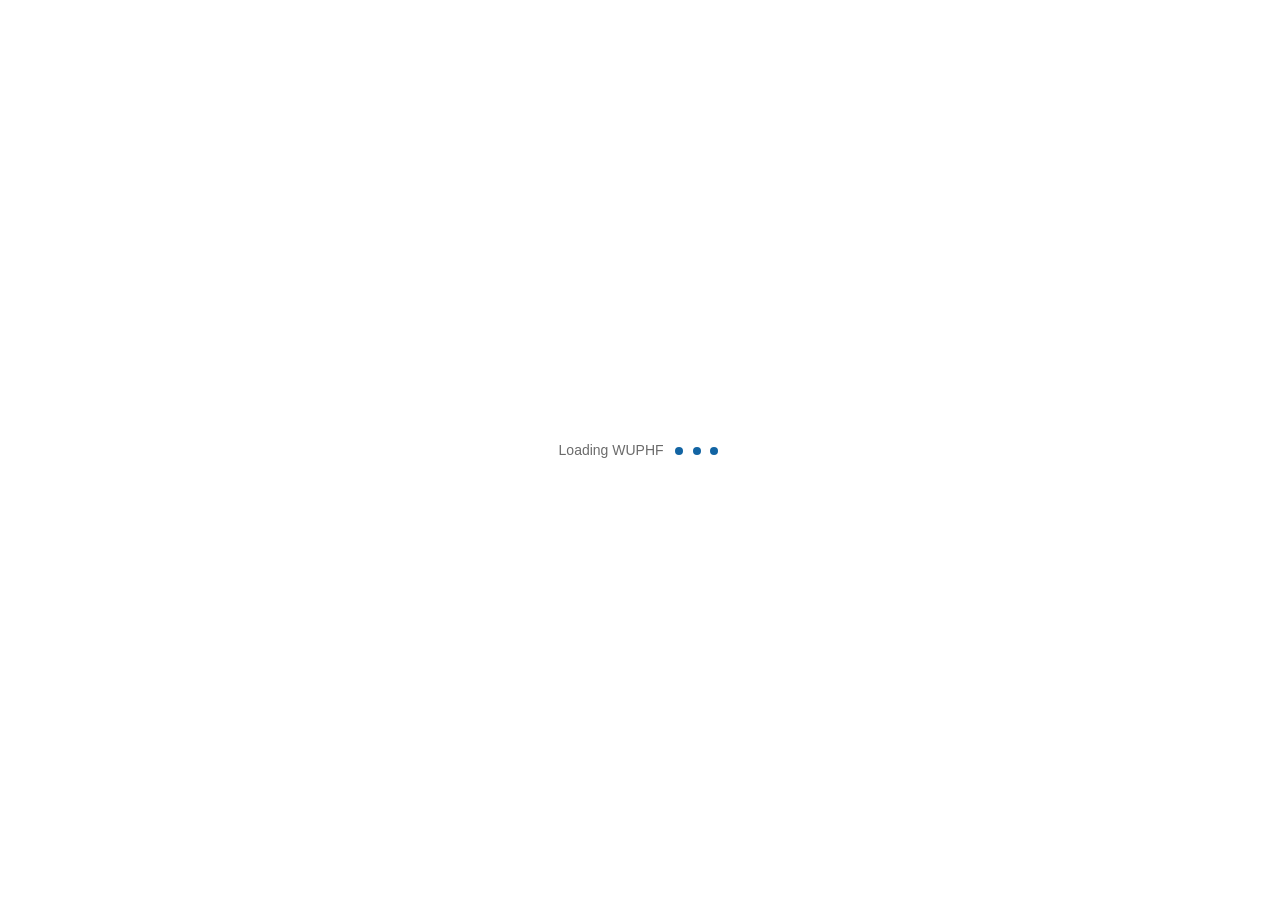
==== commit 8cbdef4a: "feat(web): migrate to React + TypeScript with embedded assets (#98) Replaces the 13,486-line vanilla" ====
--- a/web/index.html
+++ b/web/index.html
@@ -9,9 +9,89 @@
 <link rel="icon" type="image/svg+xml" href="/favicon.svg">
 <link rel="icon" type="image/png" sizes="32x32" href="/favicon-32.png">
 <link rel="apple-touch-icon" sizes="180x180" href="/apple-touch-icon.png">
+<style>
+  html, body { margin: 0; padding: 0; height: 100%; font-family: -apple-system, BlinkMacSystemFont, 'Segoe UI', sans-serif; }
+  #skeleton { display: flex; align-items: center; justify-content: center; height: 100vh; color: #6b6b6b; font-size: 14px; background: #fff; }
+  #skeleton .dot { width: 8px; height: 8px; border-radius: 50%; background: #1264a3; margin: 0 3px; animation: pulse 1.4s infinite; display: inline-block; }
+  #skeleton .dot:nth-child(2) { animation-delay: 0.16s; }
+  #skeleton .dot:nth-child(3) { animation-delay: 0.32s; }
+  @keyframes pulse { 0%, 60%, 100% { opacity: 0.3; } 30% { opacity: 1; } }
+  #fatal-error { position: fixed; top: 0; left: 0; right: 0; padding: 16px 20px; background: #fee; color: #900; font-family: -apple-system, BlinkMacSystemFont, 'Segoe UI', sans-serif; font-size: 13px; border-bottom: 2px solid #900; z-index: 10000; white-space: pre-wrap; word-break: break-word; max-height: 50vh; overflow-y: auto; }
+  #fatal-error h2 { margin: 0 0 8px 0; font-size: 14px; }
+  #fatal-error pre { margin: 8px 0 0; font-family: SFMono-Regular, Menlo, monospace; font-size: 11px; color: #600; }
+</style>
 </head>
 <body>
-  <div id="root"></div>
+  <div id="root">
+    <div id="skeleton">
+      <span>Loading WUPHF</span>
+      <span style="margin-left:8px;">
+        <span class="dot"></span>
+        <span class="dot"></span>
+        <span class="dot"></span>
+      </span>
+    </div>
+  </div>
+  <script>
+    // Fail-loud diagnostics: if ANYTHING breaks during bootstrap, show it.
+    // These fire BEFORE main.tsx runs, so even module-level errors surface.
+    (function() {
+      var BOOT_TIMEOUT_MS = 10000;
+      var bootDone = false;
+
+      function showFatal(title, detail) {
+        if (bootDone) return; // app already rendered; let it handle errors
+        var existing = document.getElementById('fatal-error');
+        if (existing) existing.remove();
+        var box = document.createElement('div');
+        box.id = 'fatal-error';
+        var h = document.createElement('h2');
+        h.textContent = title;
+        box.appendChild(h);
+        if (detail) {
+          var pre = document.createElement('pre');
+          pre.textContent = detail;
+          box.appendChild(pre);
+        }
+        document.body.appendChild(box);
+      }
+
+      window.addEventListener('error', function(e) {
+        showFatal(
+          'Uncaught error: ' + (e.message || 'unknown'),
+          (e.filename ? e.filename + ':' + e.lineno + ':' + e.colno + '\n' : '') +
+          (e.error && e.error.stack ? e.error.stack : '')
+        );
+      });
+
+      window.addEventListener('unhandledrejection', function(e) {
+        var reason = e.reason;
+        var detail = '';
+        if (reason) {
+          if (reason.stack) detail = reason.stack;
+          else if (typeof reason === 'string') detail = reason;
+          else detail = JSON.stringify(reason, null, 2);
+        }
+        showFatal('Unhandled promise rejection', detail);
+      });
+
+      window.__wuphfBootDone = function() { bootDone = true; };
+
+      // If app hasn't rendered anything after 10s, show a timeout error
+      setTimeout(function() {
+        if (bootDone) return;
+        var root = document.getElementById('root');
+        // If root still only has the skeleton, React never mounted
+        if (root && root.children.length === 1 && root.children[0].id === 'skeleton') {
+          showFatal(
+            'Boot timeout',
+            'React did not mount after ' + (BOOT_TIMEOUT_MS / 1000) + ' seconds.\n' +
+            'Check the Network tab for failed module loads and the Console for errors.'
+          );
+        }
+      }, BOOT_TIMEOUT_MS);
+    })();
+  </script>
   <script type="module" src="/src/main.tsx"></script>
 </body>
 </html>
